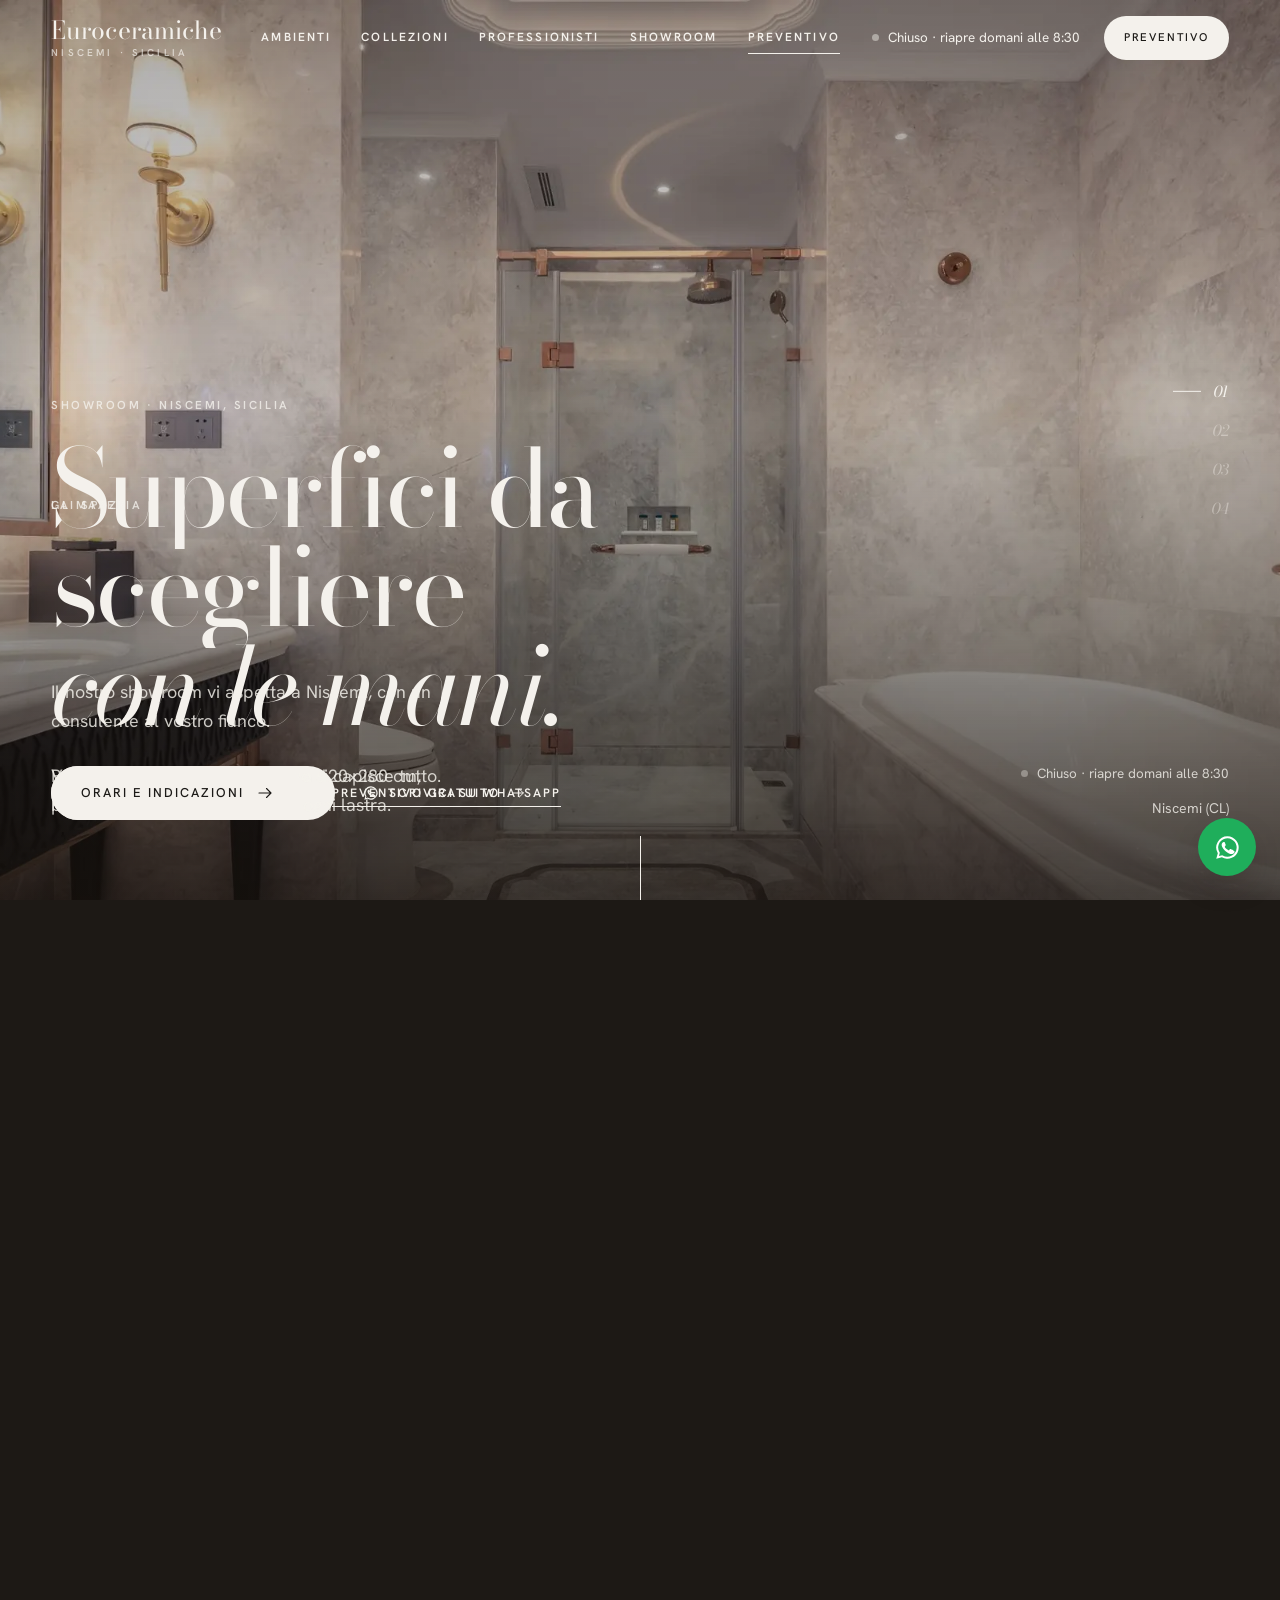
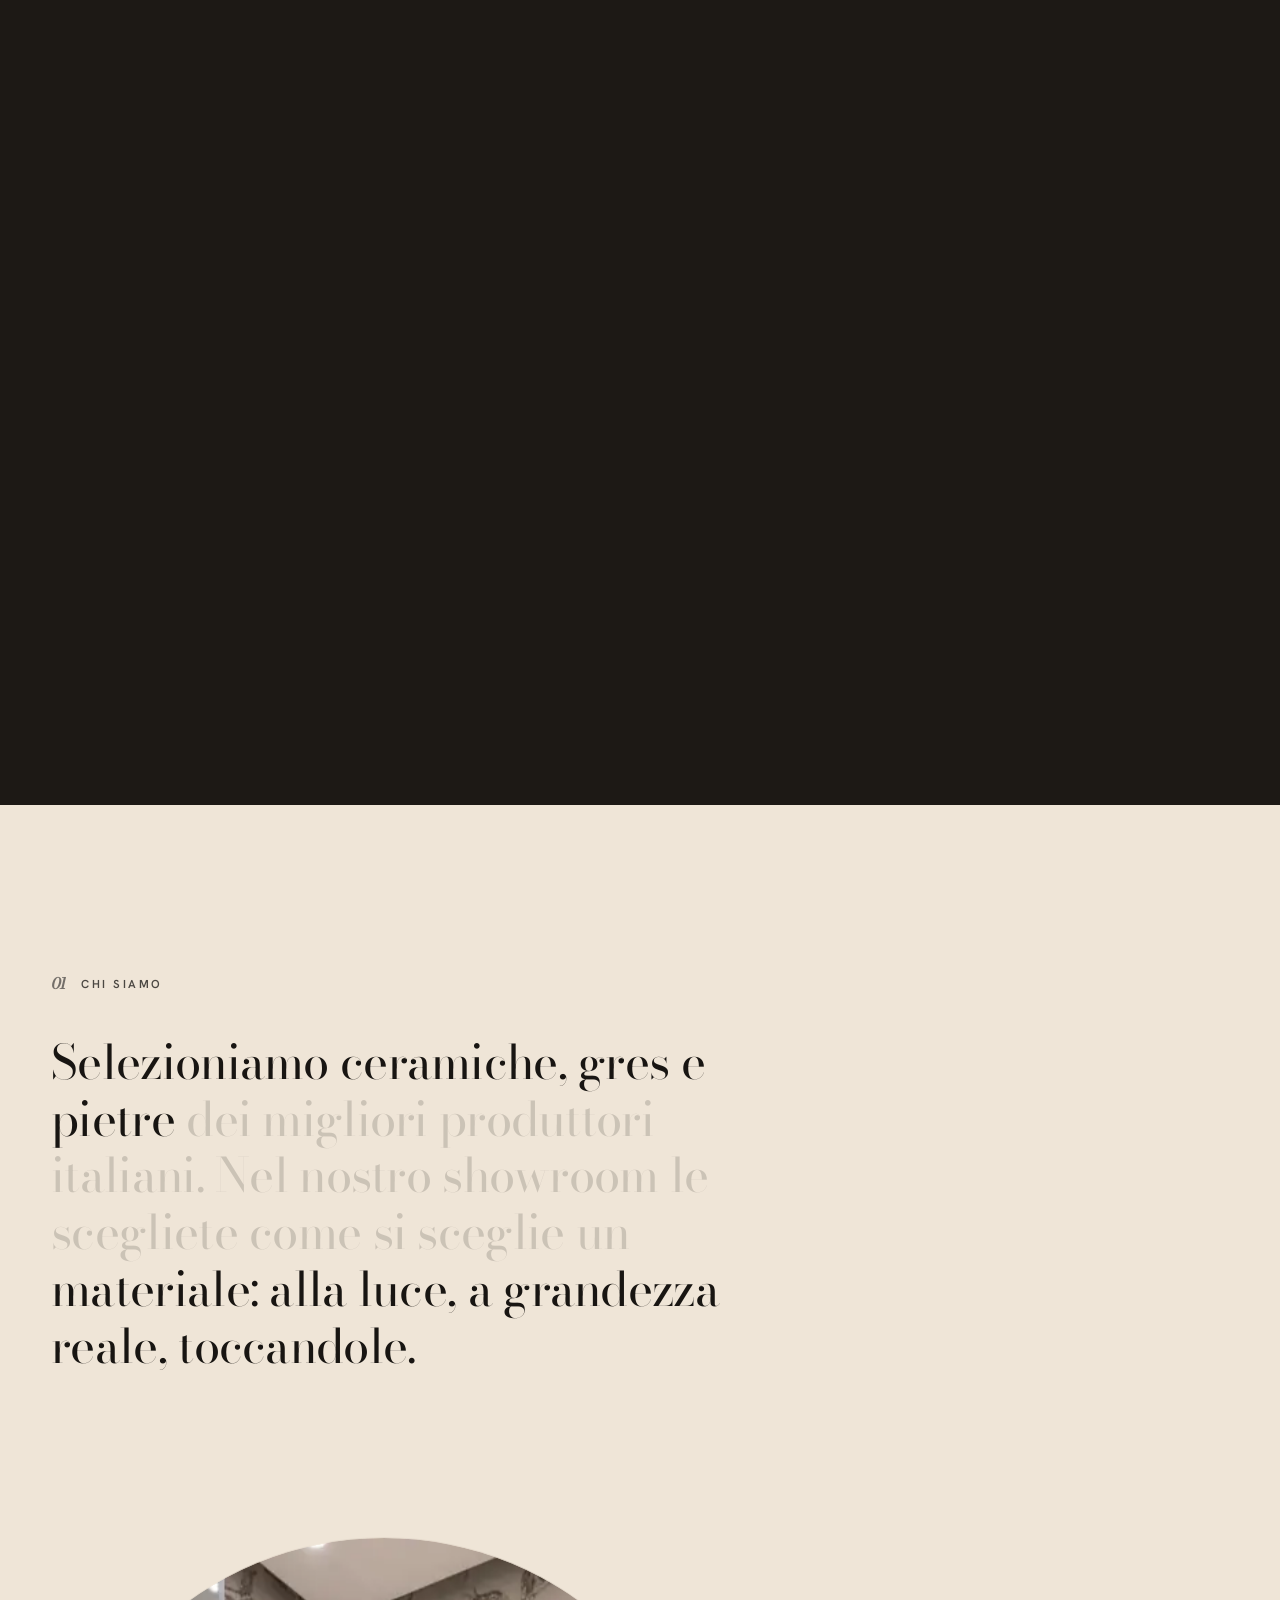
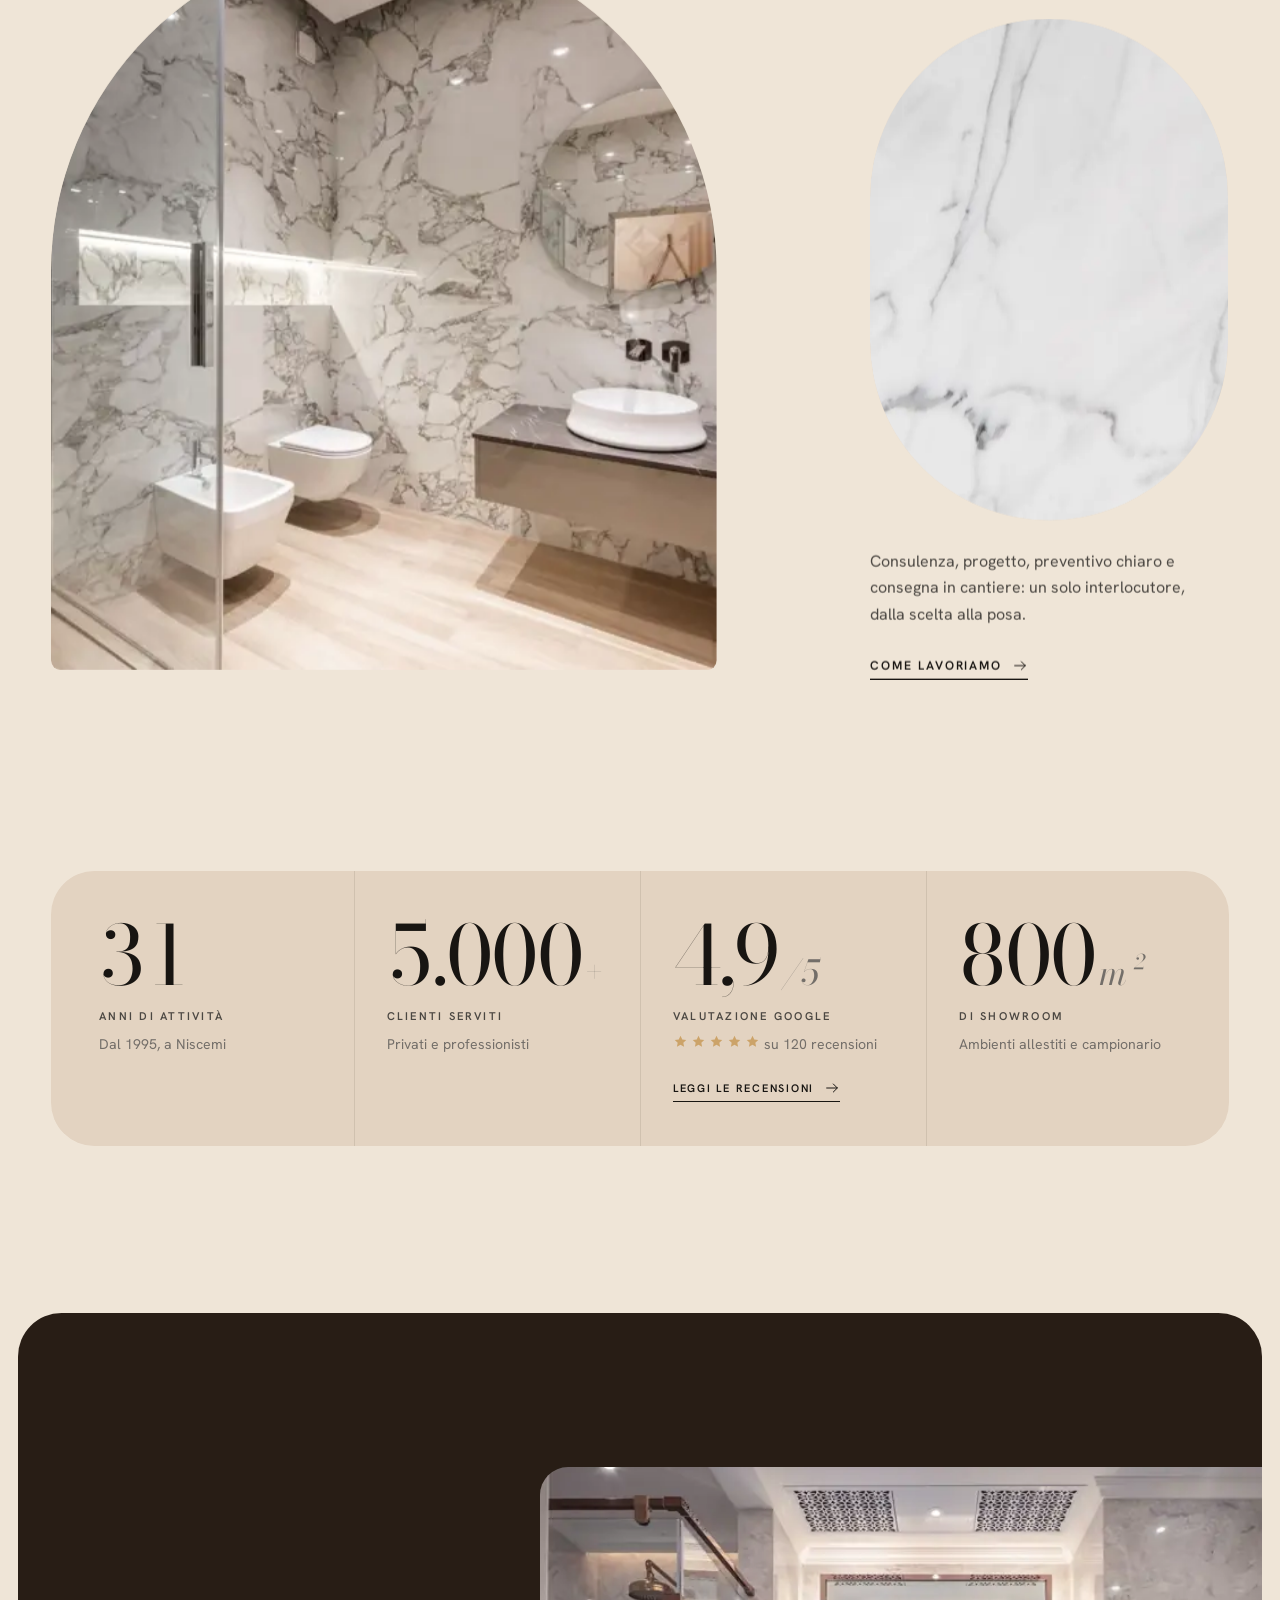
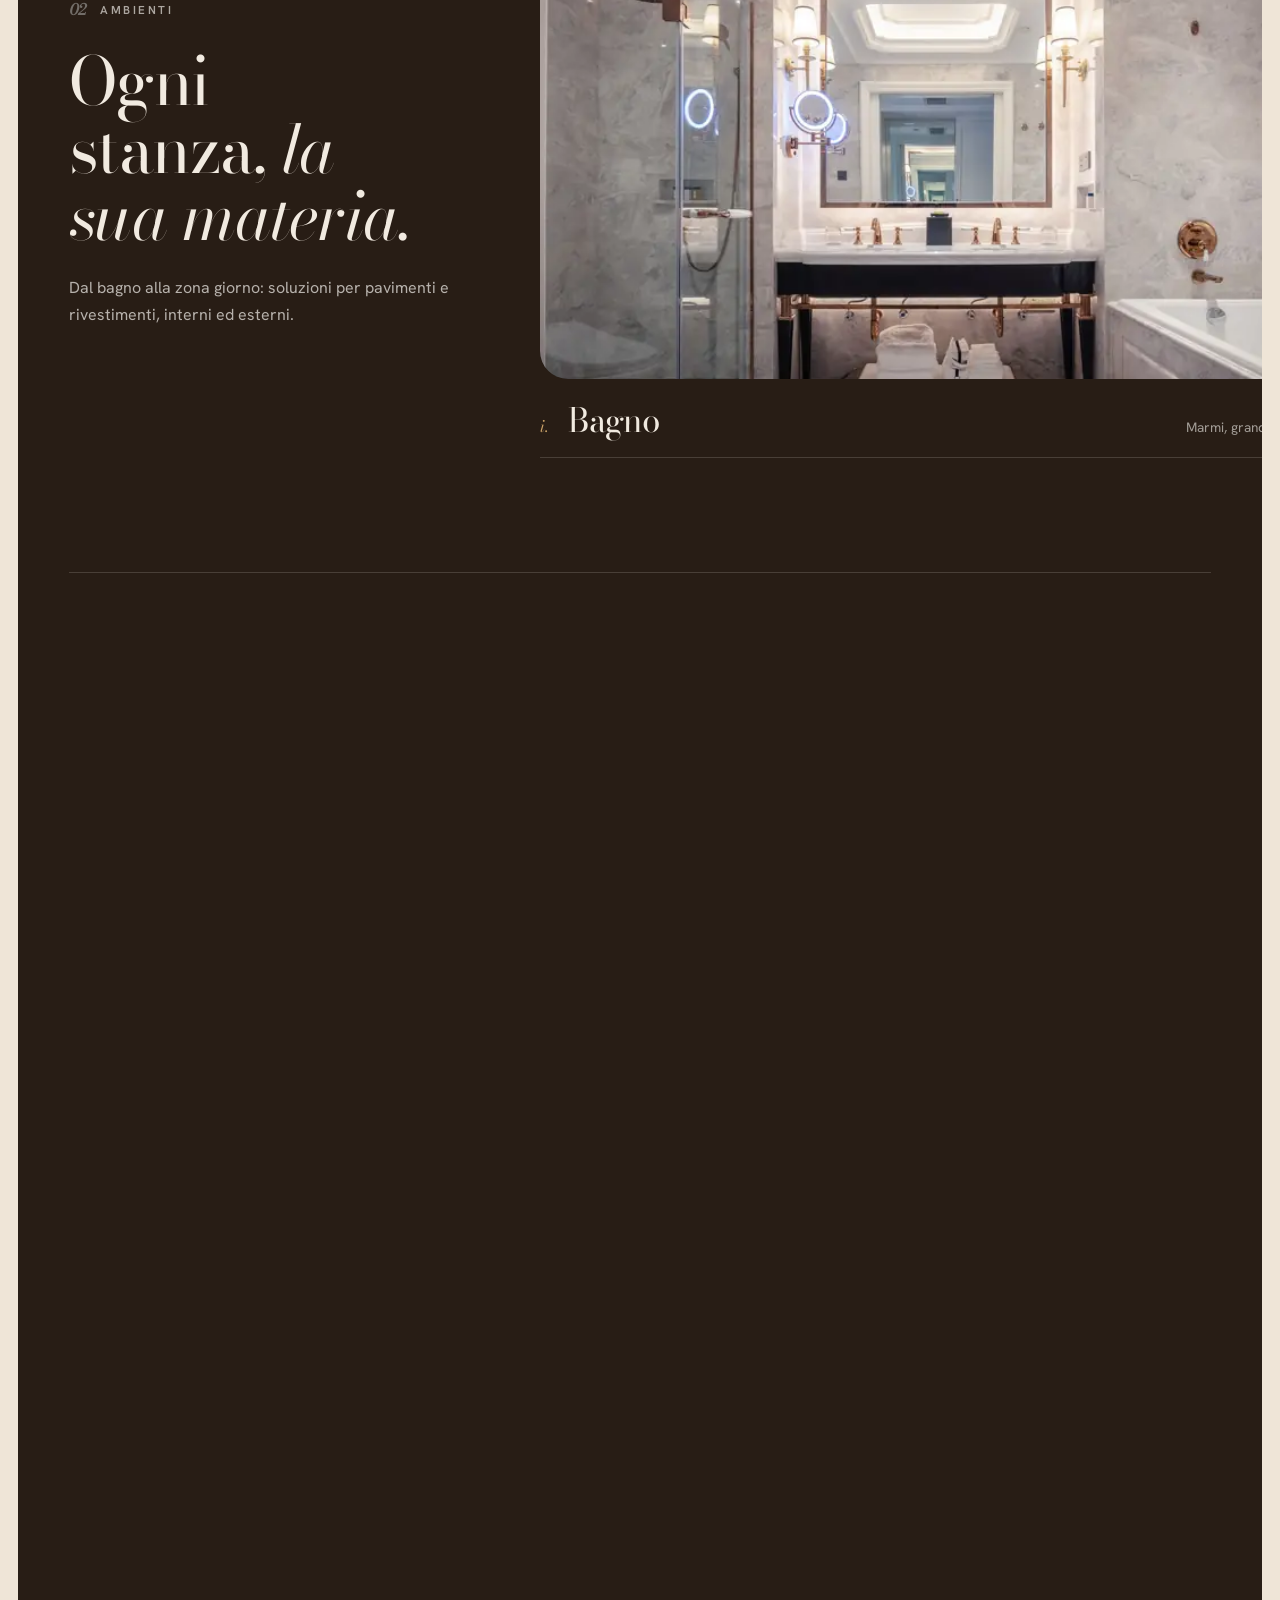
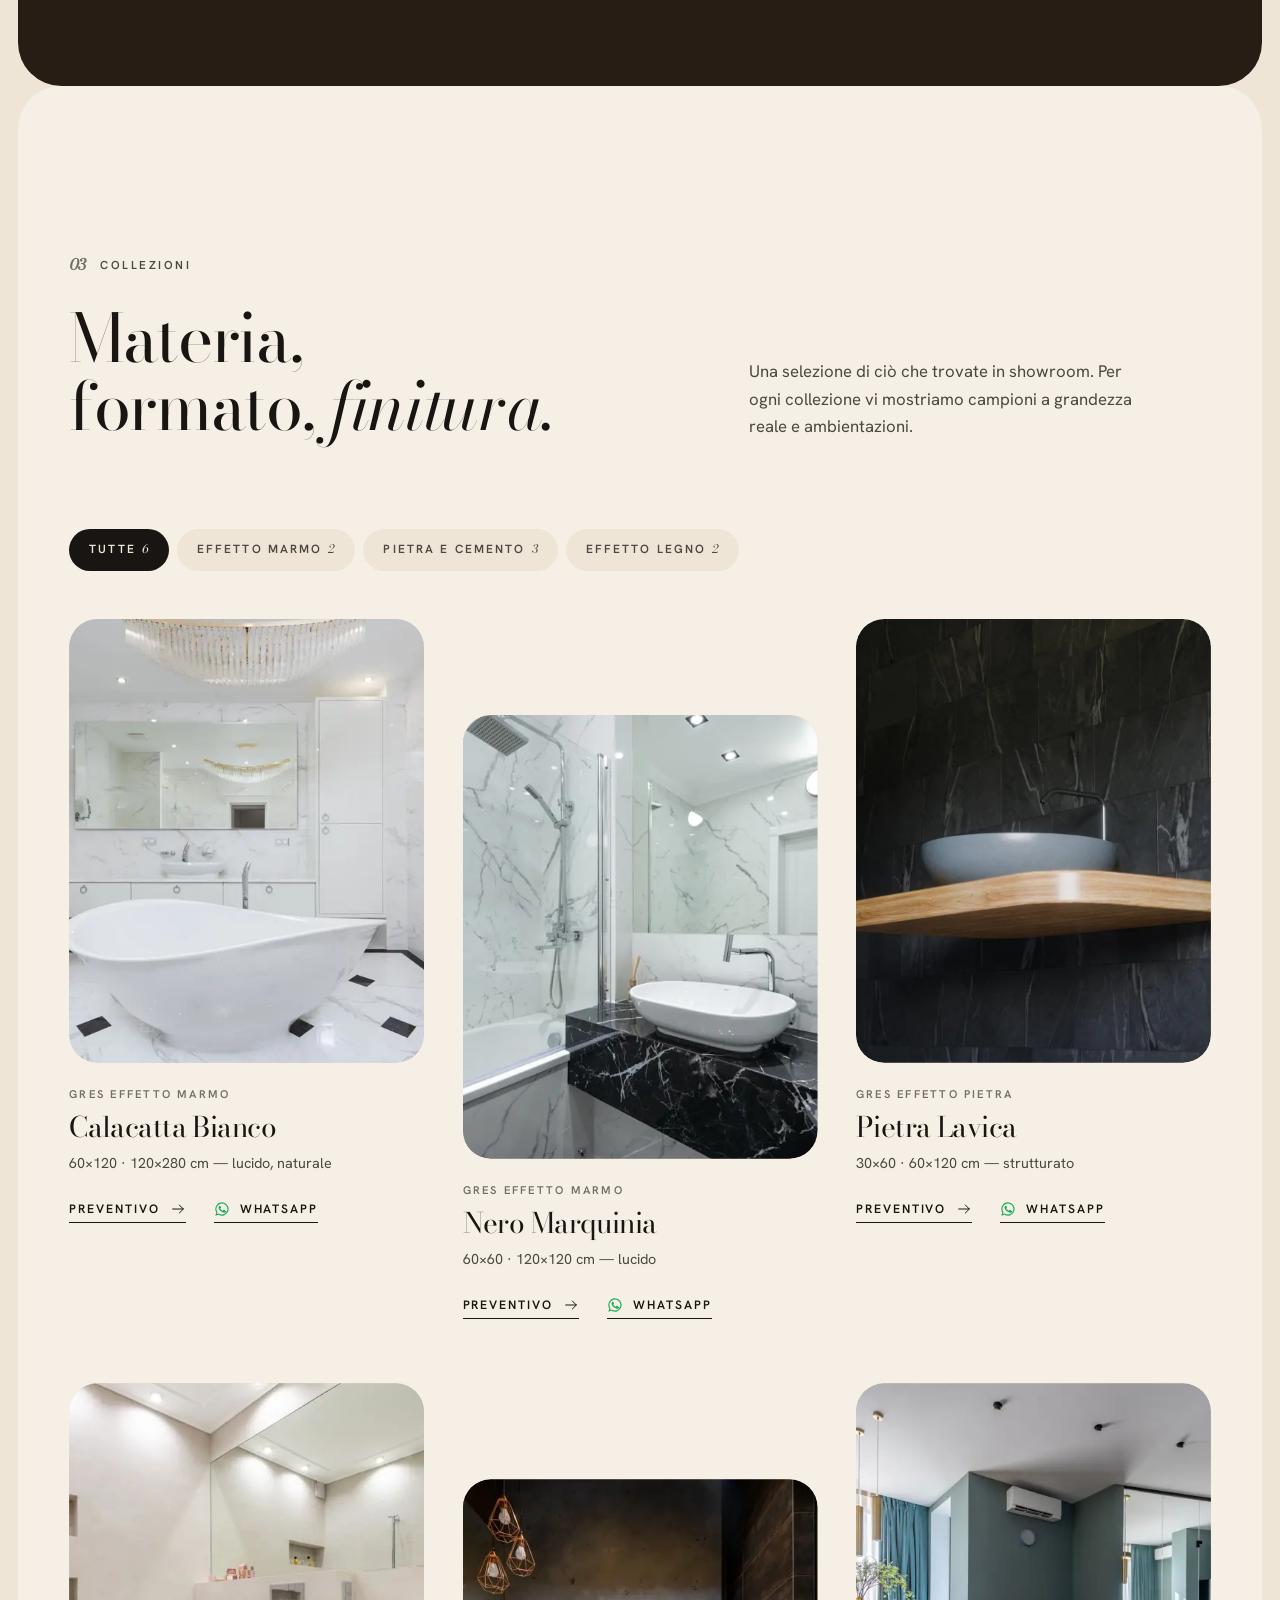
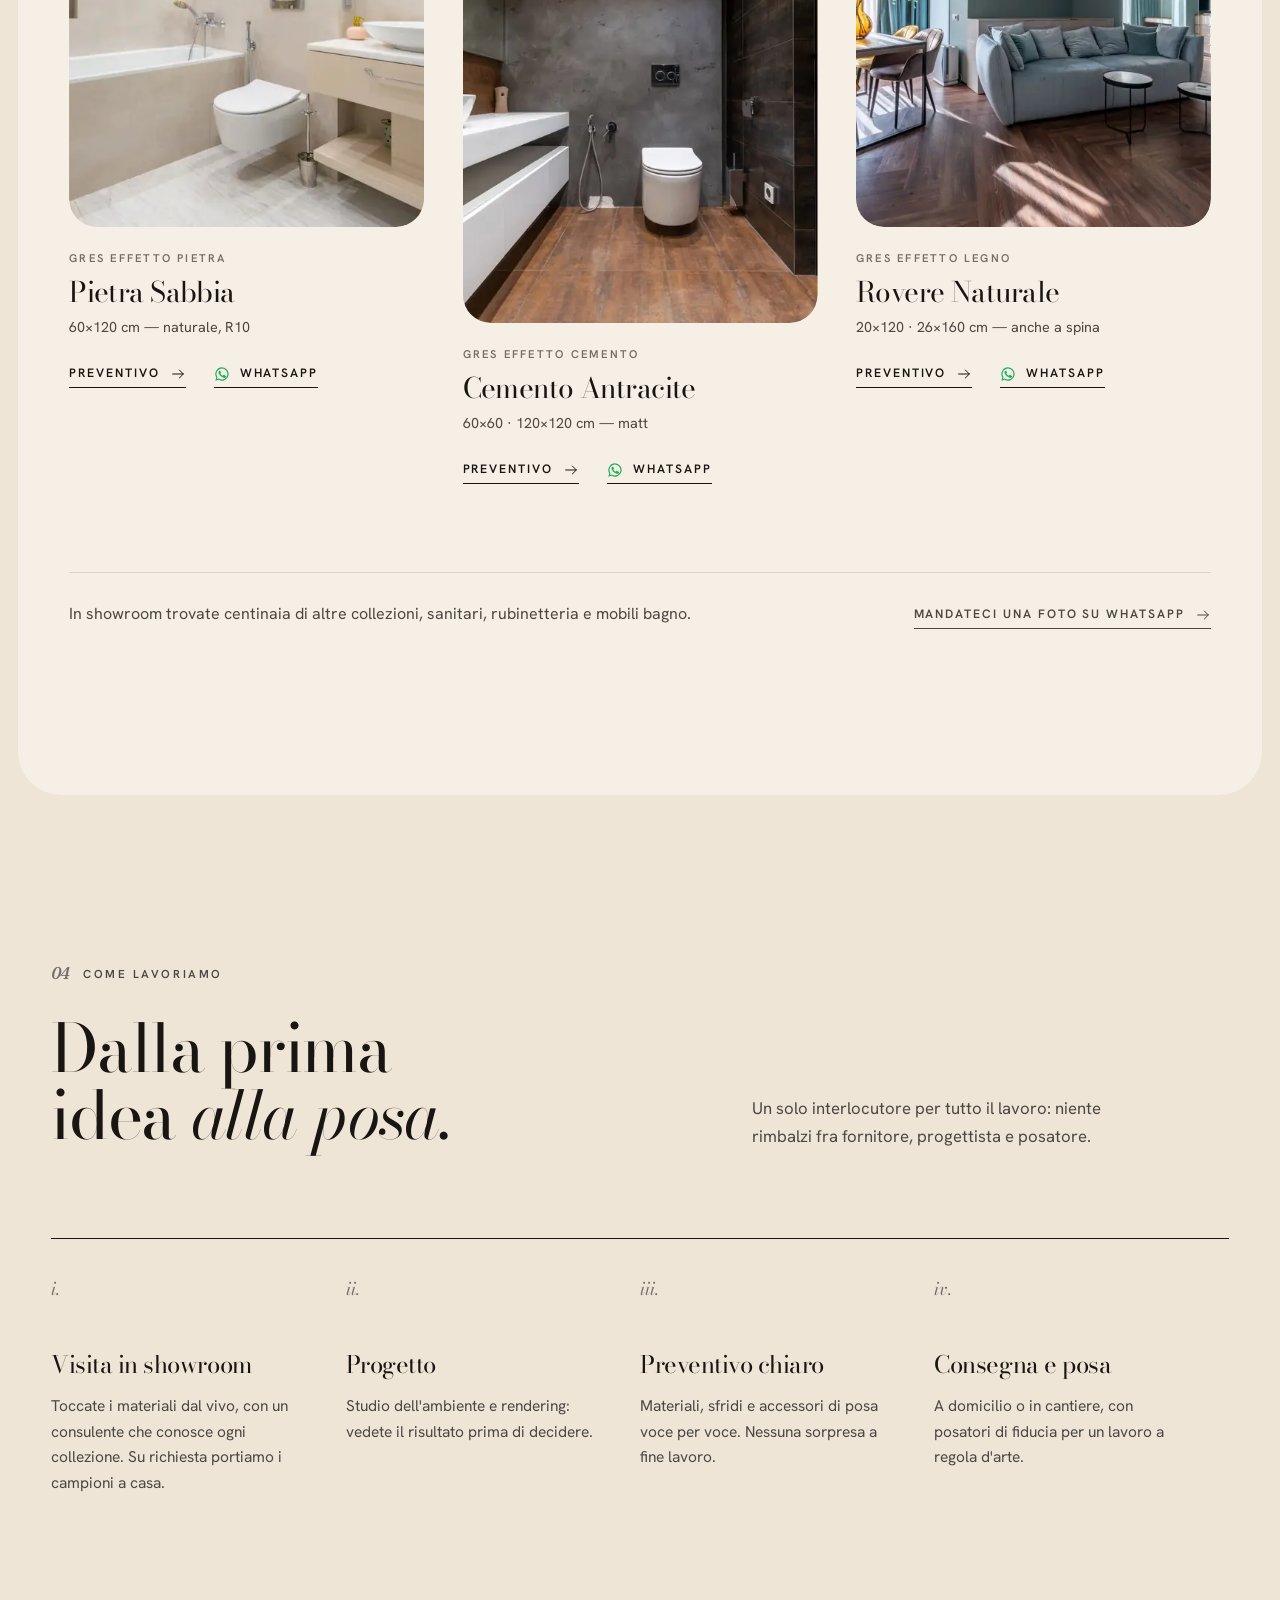
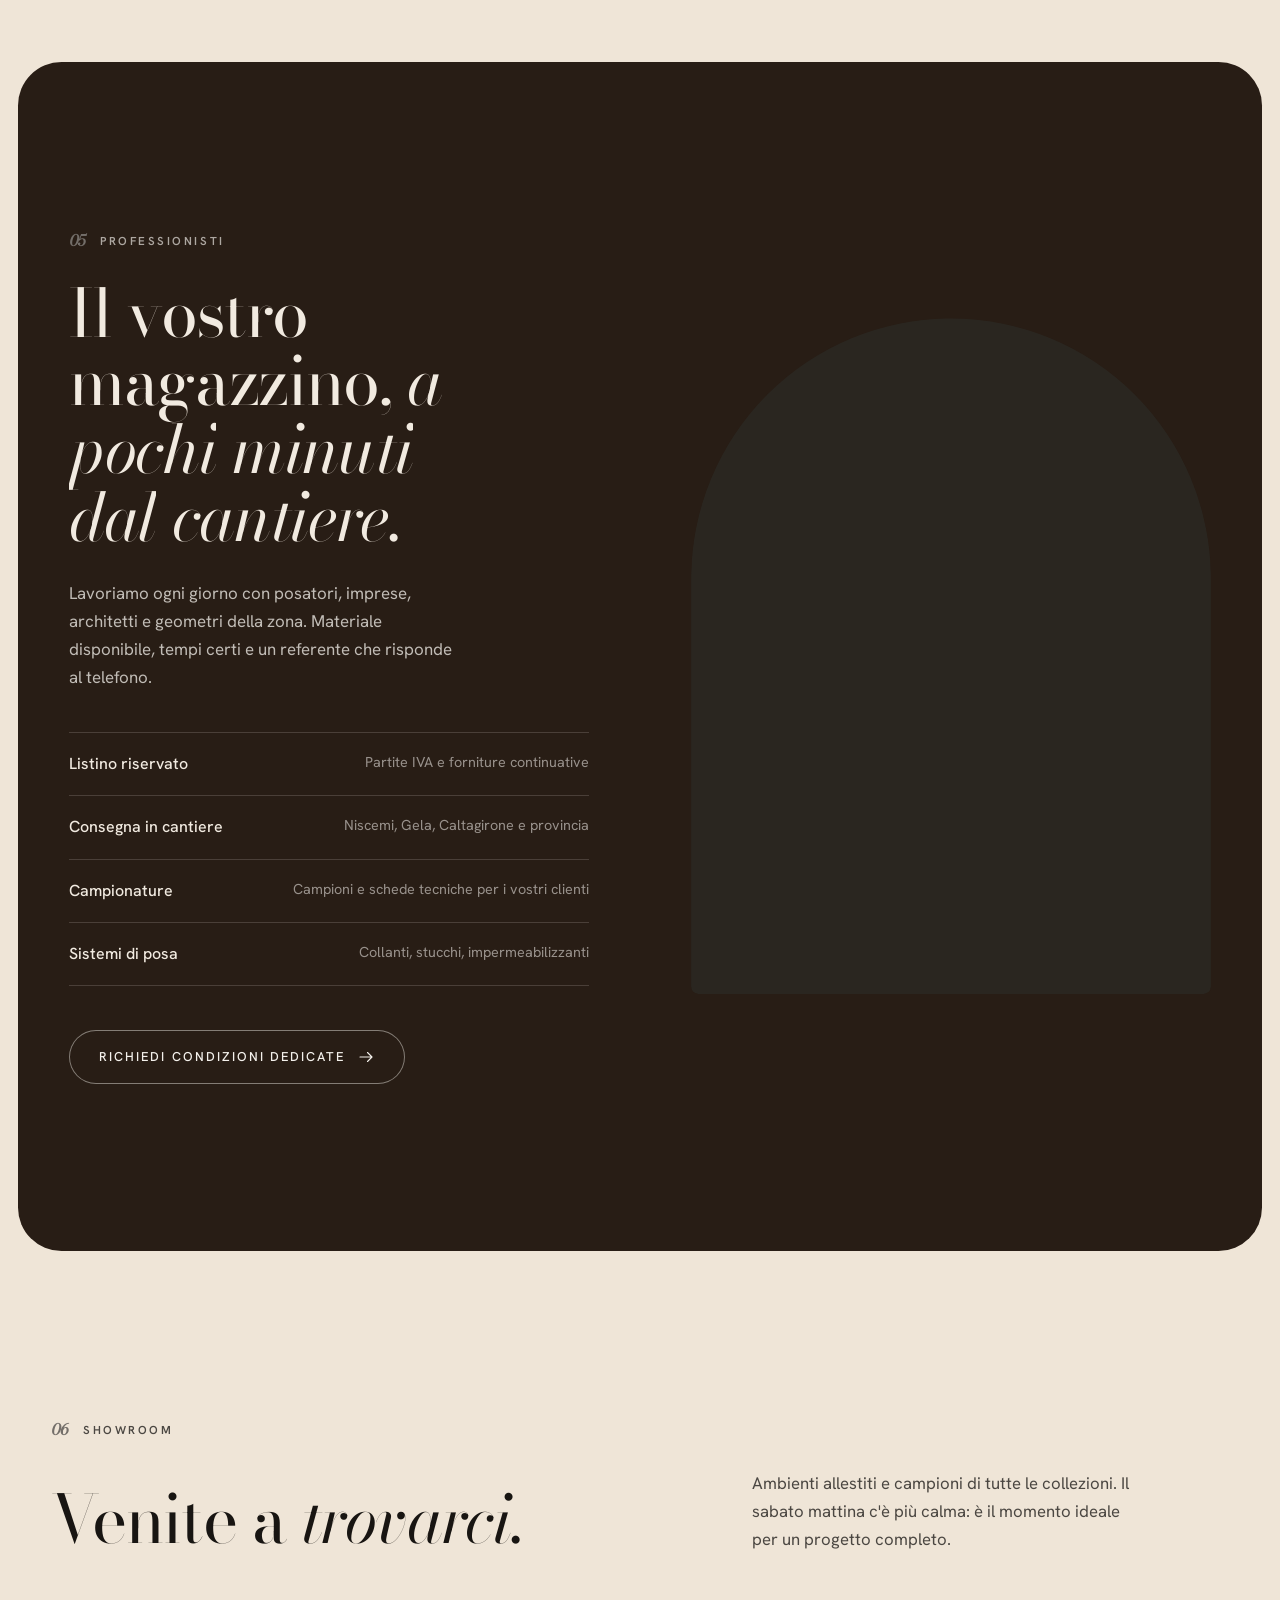
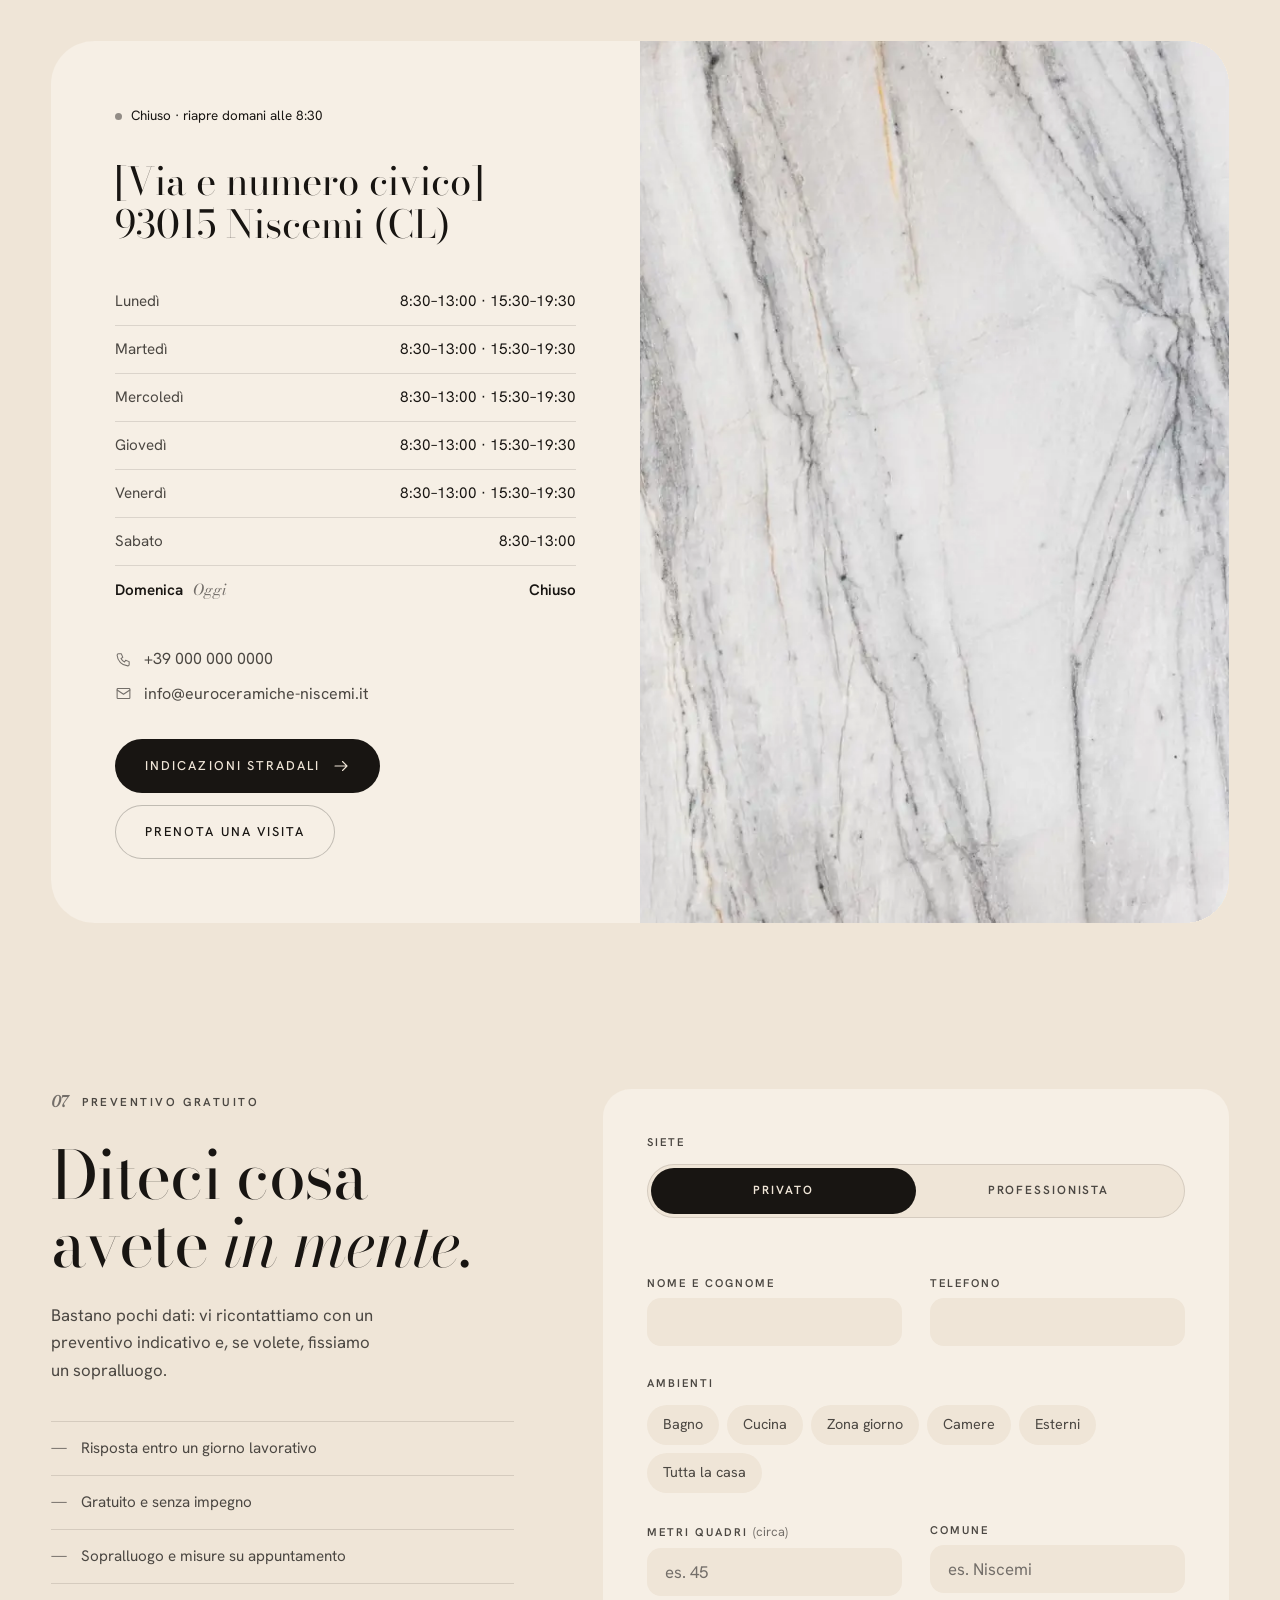
==== index.html @ 55a427b7 "Apertura cinematografica: viaggio di 4 scene guidato dallo scroll - Sezione bloccata con zoom in ava" ====
<!doctype html>
<html lang="it">
<head>
<meta charset="utf-8">
<meta name="viewport" content="width=device-width, initial-scale=1, viewport-fit=cover">
<title>Euroceramiche Niscemi — Piastrelle, ceramiche e arredo bagno · Showroom a Niscemi (CL)</title>
<meta name="description" content="Piastrelle, gres porcellanato, marmi e arredo bagno di qualità a Niscemi. Showroom con campionario completo, preventivi gratuiti, progettazione e consegna in cantiere per privati e professionisti.">
<meta name="theme-color" content="#f4f1ec">
<meta property="og:type" content="website">
<meta property="og:locale" content="it_IT">
<meta property="og:title" content="Euroceramiche Niscemi — Superfici da scegliere con le mani">
<meta property="og:description" content="Showroom a Niscemi (CL). Collezioni, preventivi gratuiti, consulenza su WhatsApp.">
<meta property="og:image" content="img/hero.webp">
<link rel="icon" href="data:image/svg+xml,<svg xmlns='http://www.w3.org/2000/svg' viewBox='0 0 32 32'><rect width='32' height='32' rx='7' fill='%231c1a17'/><text x='16' y='23' font-family='Georgia,serif' font-size='19' text-anchor='middle' fill='%23f4f1ec'>E</text></svg>">
<link rel="preload" href="fonts/bodoni-moda.woff2" as="font" type="font/woff2" crossorigin>
<link rel="preload" href="fonts/hanken-grotesk.woff2" as="font" type="font/woff2" crossorigin>
<link rel="preload" as="image" href="img/hero.webp" imagesrcset="img/hero-1000.webp 1000w, img/hero.webp 2000w" imagesizes="100vw" fetchpriority="high">

<!-- Dati strutturati per Google (SEO locale). Completare i campi tra [ ]. -->
<script type="application/ld+json">
{
  "@context": "https://schema.org",
  "@type": "HomeGoodsStore",
  "name": "Euroceramiche Niscemi",
  "description": "Piastrelle, ceramiche, gres porcellanato e arredo bagno. Showroom a Niscemi.",
  "telephone": "+39 000 000 0000",
  "email": "info@euroceramiche-niscemi.it",
  "image": "img/hero.webp",
  "address": { "@type": "PostalAddress", "streetAddress": "[Via e numero civico]", "addressLocality": "Niscemi", "postalCode": "93015", "addressRegion": "CL", "addressCountry": "IT" },
  "areaServed": ["Niscemi", "Gela", "Caltagirone", "Provincia di Caltanissetta"],
  "openingHoursSpecification": [
    { "@type": "OpeningHoursSpecification", "dayOfWeek": ["Monday","Tuesday","Wednesday","Thursday","Friday"], "opens": "08:30", "closes": "13:00" },
    { "@type": "OpeningHoursSpecification", "dayOfWeek": ["Monday","Tuesday","Wednesday","Thursday","Friday"], "opens": "15:30", "closes": "19:30" },
    { "@type": "OpeningHoursSpecification", "dayOfWeek": "Saturday", "opens": "08:30", "closes": "13:00" }
  ]
}
</script>

<style>
@font-face { font-family: "Bodoni Moda"; src: url(fonts/bodoni-moda.woff2) format("woff2"); font-weight: 400 600; font-style: normal; font-display: swap; }
@font-face { font-family: "Bodoni Moda"; src: url(fonts/bodoni-moda-italic.woff2) format("woff2"); font-weight: 400; font-style: italic; font-display: swap; }
@font-face { font-family: "Hanken Grotesk"; src: url(fonts/hanken-grotesk.woff2) format("woff2"); font-weight: 400 600; font-style: normal; font-display: swap; }

/* ==========================================================================
   Token — carta calda, inchiostro, un solo accento discreto
   ========================================================================== */
:root {
  --bg: oklch(92.6% .022 76);            /* sabbia calda */
  --surface: oklch(95.6% .016 78);       /* crema */
  --surface-2: oklch(87.5% .03 70);      /* pietra / cappuccino */
  --ink: oklch(20% .008 70);
  --ink-2: oklch(40% .01 70);
  --ink-3: oklch(54% .01 70);
  --line: oklch(20% .008 70 / .12);
  --line-strong: oklch(20% .008 70 / .24);
  --accent: oklch(40% .11 262);          /* cobalto della maiolica, solo nei dettagli */
  --gold: oklch(74% .09 75);
  --ok: oklch(56% .12 152);
  --danger: oklch(50% .16 28);
  --wa: #1fae5b;
  --dark: oklch(24% .022 55);            /* caffè */
  --dark-ink: oklch(94% .016 78);

  --radius: 999px;                        /* pulsanti a pillola */
  --r-img: clamp(18px, 2.2vw, 28px);     /* foto e riquadri morbidi */
  --r-panel: clamp(24px, 3.4vw, 48px);   /* sezioni a pannello */
  --panel-gap: clamp(8px, 1.4vw, 20px);
  --ease-out: cubic-bezier(.23, 1, .32, 1);
  --ease-lux: cubic-bezier(.77, 0, .175, 1);
  --d-press: 140ms;
  --d-fast: 200ms;
  --d-base: 300ms;

  --font-display: "Bodoni Moda", "Didot", "Bodoni 72", Georgia, serif;
  --font-sans: "Hanken Grotesk", ui-sans-serif, system-ui, -apple-system, "Segoe UI", sans-serif;
  --wrap: 1320px;
  --gutter: clamp(16px, 4vw, 56px);
  --header-h: 76px;
}

/* ==========================================================================
   Base
   ========================================================================== */
*, *::before, *::after { box-sizing: border-box; }
html { -webkit-text-size-adjust: 100%; scroll-padding-top: calc(var(--header-h) + 12px); }
body {
  margin: 0; background: var(--bg); color: var(--ink);
  font: 400 1rem/1.65 var(--font-sans);
  -webkit-font-smoothing: antialiased; text-rendering: optimizeLegibility; -webkit-tap-highlight-color: transparent;
}
img { display: block; max-width: 100%; }
a { color: inherit; }
h1, h2, h3 { font-family: var(--font-display); font-weight: 400; letter-spacing: -.02em; line-height: 1.02; margin: 0; text-wrap: balance; }
h2 { font-size: clamp(2.4rem, 5.2vw, 4.6rem); }
h3 { font-size: 1.5rem; line-height: 1.15; }
h1 em, h2 em { font-style: italic; }
p { margin: 0; text-wrap: pretty; }
::selection { background: var(--ink); color: var(--bg); }
:focus-visible { outline: 1.5px solid var(--accent); outline-offset: 3px; }

.wrap { width: min(var(--wrap), 100% - 2 * var(--gutter)); margin-inline: auto; }
.section { padding-block: clamp(96px, 13vw, 180px); }
.label { display: inline-flex; align-items: center; gap: 14px; font-size: .72rem; font-weight: 600; letter-spacing: .22em; text-transform: uppercase; color: var(--ink-2); }
.label .n { font-family: var(--font-display); font-style: italic; font-size: .95rem; letter-spacing: 0; text-transform: none; color: var(--ink-3); }
.head { display: grid; grid-template-columns: minmax(0, 1.3fr) minmax(0, 1fr); gap: 28px 80px; align-items: end; margin-bottom: clamp(48px, 7vw, 88px); }
.head .label { grid-column: 1 / -1; }
.head p { color: var(--ink-2); font-size: 1.05rem; max-width: 44ch; }
@media (max-width: 860px) { .head { grid-template-columns: 1fr; } }
.sr-only { position: absolute; width: 1px; height: 1px; overflow: hidden; clip: rect(0 0 0 0); white-space: nowrap; }
.skip { position: fixed; left: 16px; top: -60px; z-index: 100; padding: 10px 16px; background: var(--ink); color: var(--bg); text-decoration: none; transition: top var(--d-fast) var(--ease-out); }
.skip:focus { top: 12px; }

/* ==========================================================================
   Pulsanti e link
   ========================================================================== */
.btn {
  --btn-bg: var(--ink); --btn-fg: var(--bg);
  display: inline-flex; align-items: center; justify-content: center; gap: 12px;
  min-height: 54px; padding: 0 28px; border: 0; border-radius: var(--radius); cursor: pointer;
  background: var(--btn-bg); color: var(--btn-fg);
  font: 500 .8rem/1 var(--font-sans); letter-spacing: .16em; text-transform: uppercase; text-decoration: none; white-space: nowrap;
  transition: transform var(--d-press) var(--ease-out), background-color var(--d-base) var(--ease-out), color var(--d-base) var(--ease-out), box-shadow var(--d-base) var(--ease-out);
  user-select: none; -webkit-user-select: none;
}
.btn:active { transform: scale(.98); }
.btn svg { width: 18px; height: 18px; flex: none; }
.btn--light { --btn-bg: #f4f1ec; --btn-fg: #1c1a17; }
.btn--line { --btn-bg: transparent; --btn-fg: var(--ink); box-shadow: inset 0 0 0 1px var(--line-strong); }
.btn--line-light { --btn-bg: transparent; --btn-fg: #f4f1ec; box-shadow: inset 0 0 0 1px rgb(244 241 236 / .45); }
.btn--wa { --btn-bg: var(--wa); --btn-fg: #fff; }
@media (hover: hover) and (pointer: fine) {
  .btn:hover { --btn-bg: oklch(32% .01 70); }
  .btn--light:hover { --btn-bg: #fff; }
  .btn--line:hover { --btn-bg: var(--ink); --btn-fg: var(--bg); box-shadow: none; }
  .btn--line-light:hover { --btn-bg: #f4f1ec; --btn-fg: #1c1a17; box-shadow: none; }
  .btn--wa:hover { --btn-bg: #1a9a50; }
  .btn .arrow { transition: transform var(--d-base) var(--ease-out); }
  .btn:hover .arrow { transform: translateX(4px); }
}
.link { display: inline-flex; align-items: center; gap: 10px; padding: 6px 0; border: 0; color: inherit; cursor: pointer; font: 600 .76rem/1.2 var(--font-sans); letter-spacing: .16em; text-transform: uppercase; text-decoration: none; background: linear-gradient(currentColor, currentColor) 0 100% / 100% 1px no-repeat; transition: background-size 500ms var(--ease-out); }
.link svg { width: 16px; height: 16px; flex: none; }
@media (hover: hover) and (pointer: fine) { .link:hover { background-size: 0 1px; background-position: 100% 100%; } }

/* ==========================================================================
   Header — trasparente sulla foto, carta quando si scorre
   ========================================================================== */
.header {
  position: fixed; top: 0; left: 0; right: 0; z-index: 50; height: var(--header-h);
  color: var(--ink); background: transparent;
  transition: background-color 500ms var(--ease-out), color 500ms var(--ease-out), box-shadow 500ms var(--ease-out), transform 500ms var(--ease-out);
}
.header.is-solid { background: color-mix(in oklch, var(--bg) 92%, transparent); backdrop-filter: blur(14px); -webkit-backdrop-filter: blur(14px); box-shadow: 0 1px 0 var(--line); }
.header.is-over { color: #f4f1ec; }
.header.is-hidden { transform: translateY(-100%); }
.header .wrap { display: flex; align-items: center; gap: 32px; height: 100%; }
.logo { display: flex; flex-direction: column; text-decoration: none; margin-right: auto; line-height: 1; }
.logo b { font-family: var(--font-display); font-weight: 400; font-size: 1.55rem; letter-spacing: -.01em; }
.logo small { font-size: .62rem; font-weight: 600; letter-spacing: .32em; text-transform: uppercase; opacity: .7; margin-top: 6px; }
.nav { display: flex; align-items: center; gap: 30px; }
.nav a { position: relative; font-size: .74rem; font-weight: 600; letter-spacing: .18em; text-transform: uppercase; text-decoration: none; padding-block: 6px; }
.nav a::after { content: ""; position: absolute; left: 0; right: 0; bottom: 0; height: 1px; background: currentColor; transform: scaleX(0); transform-origin: right; transition: transform 500ms var(--ease-out); }
.nav a[aria-current="true"]::after { transform: scaleX(1); }
@media (hover: hover) and (pointer: fine) { .nav a:hover::after { transform: scaleX(1); transform-origin: left; } }
.header-cta { display: flex; align-items: center; gap: 24px; }
.header-cta .btn { min-height: 44px; padding: 0 20px; font-size: .7rem; }
.header.is-over .header-cta .btn { --btn-bg: #f4f1ec; --btn-fg: #1c1a17; }
.status { display: inline-flex; align-items: center; gap: 9px; font-size: .84rem; white-space: nowrap; }
.status-dot { width: 7px; height: 7px; border-radius: 50%; background: currentColor; opacity: .45; flex: none; }
.status[data-open="true"] .status-dot { background: var(--ok); opacity: 1; box-shadow: 0 0 0 4px color-mix(in oklch, var(--ok) 22%, transparent); }
.menu-toggle { display: none; width: 44px; height: 44px; place-items: center; border: 0; background: transparent; color: inherit; cursor: pointer; }
.menu-toggle svg { width: 26px; height: 26px; }
.menu-toggle .l1, .menu-toggle .l2 { transition: transform var(--d-base) var(--ease-out); transform-origin: center; transform-box: fill-box; }
.menu-toggle[aria-expanded="true"] .l1 { transform: translateY(3.5px) rotate(45deg); }
.menu-toggle[aria-expanded="true"] .l2 { transform: translateY(-3.5px) rotate(-45deg); }
@media (max-width: 1100px) { .header-cta .status { display: none; } }
@media (max-width: 900px) {
  .menu-toggle { display: grid; }
  .header-cta { display: none; }
  .nav {
    position: fixed; inset: 0; z-index: -1; flex-direction: column; align-items: flex-start; justify-content: center; gap: 6px;
    padding: var(--header-h) var(--gutter) 40px; background: var(--bg); color: var(--ink);
    clip-path: inset(0 0 100% 0); transition: clip-path 600ms var(--ease-lux);
  }
  .nav.is-open { clip-path: inset(0 0 0 0); }
  .nav a { font-family: var(--font-display); font-size: 2.6rem; font-weight: 400; letter-spacing: -.01em; text-transform: none; }
  .nav a::after { display: none; }
  .header.menu-open { color: var(--ink); background: transparent; box-shadow: none; backdrop-filter: none; -webkit-backdrop-filter: none; transform: none; }
}

/* ==========================================================================
   Viaggio iniziale: sezione bloccata, la camera "entra" nelle foto e passa
   alla scena successiva attraverso una finestra ad arco che si allarga.
   ========================================================================== */
.journey { position: relative; height: 100vh; height: 100svh; background: #1d1915; color: #f4f1ec; }
.journey-sticky { position: sticky; top: 0; height: 100vh; height: 100svh; overflow: hidden; }
.scene { position: absolute; inset: 0; overflow: hidden; background: #1d1915; }
.scene + .scene { clip-path: inset(50% 50% 50% 50%); }
.scene img { position: absolute; inset: 0; width: 100%; height: 100%; object-fit: cover; transform: scale(var(--s, 1)); will-change: transform; }
.scene-zoom { position: absolute; inset: 0; animation: heroZoom 2600ms var(--ease-out) both; }
@keyframes heroZoom { from { transform: scale(1.14); filter: brightness(.55); } }
.scene::after { content: ""; position: absolute; inset: 0; pointer-events: none; background: linear-gradient(to top, rgb(24 19 15 / .78) 0%, rgb(24 19 15 / .18) 55%, rgb(24 19 15 / .35) 100%); }

.journey-text { position: absolute; inset: auto 0 0 0; z-index: 2; padding-bottom: clamp(40px, 7vw, 80px); }
.journey-text .wrap { display: grid; }
.jt { grid-area: 1 / 1; align-self: end; pointer-events: none; }
.jt.is-active { pointer-events: auto; }
.jt .label { color: rgb(244 241 236 / .8); }
.jt-h { font-family: var(--font-display); font-weight: 400; font-size: clamp(3rem, 8.4vw, 8.2rem); line-height: .92; letter-spacing: -.035em; margin: 22px 0 24px; max-width: 11ch; text-wrap: balance; }
.jt-h em { font-style: italic; }
.jt-sub { font-size: clamp(1rem, 1.4vw, 1.15rem); color: rgb(244 241 236 / .82); max-width: 40ch; }
.jt .label, .jt-sub, .jt .hero-cta { opacity: 0; transform: translateY(14px); transition: opacity 700ms var(--ease-out), transform 900ms var(--ease-out); }
.jt.is-active .label, .jt.is-active .jt-sub, .jt.is-active .hero-cta { opacity: 1; transform: none; transition-delay: 250ms; }
.jt.is-active .jt-sub { transition-delay: 380ms; }
.jt.is-active .hero-cta { transition-delay: 500ms; }
.jt .split .w > span { transition-duration: 900ms; }
.jt:not(.is-active) .split .w > span { transform: translateY(-140%); transition-duration: 600ms; transition-delay: 0ms; }
.jt .split .w { padding-top: .08em; margin-top: -.08em; }
.jt:not(.is-active) .split:not(.was-in) .w > span { transform: translateY(140%); }
.jt:not(.is-active) .split { visibility: hidden; transition: visibility 0s linear 600ms; }
.jt.is-active .split { visibility: visible; transition: none; }
.hero-cta { display: flex; flex-wrap: wrap; gap: 14px 28px; align-items: center; margin-top: 30px; }
html:not(.js) .jt + .jt { display: none; }
html:not(.js) .jt .label, html:not(.js) .jt-sub, html:not(.js) .jt .hero-cta { opacity: 1; transform: none; }

.journey-index { position: absolute; right: var(--gutter); top: 50%; z-index: 2; translate: 0 -50%; display: grid; gap: 14px; justify-items: end; font-family: var(--font-display); font-style: italic; font-size: .95rem; color: rgb(244 241 236 / .4); }
.journey-index span { transition: color 500ms var(--ease-out); display: flex; align-items: center; gap: 12px; }
.journey-index span::before { content: ""; width: 0; height: 1px; background: currentColor; transition: width 600ms var(--ease-out); }
.journey-index span.is-active { color: #f4f1ec; }
.journey-index span.is-active::before { width: 28px; }
.journey-meta { position: absolute; right: var(--gutter); bottom: clamp(40px, 7vw, 80px); z-index: 2; display: grid; gap: 12px; justify-items: end; font-size: .88rem; color: rgb(244 241 236 / .8); }
.journey-meta a { text-decoration: none; }
.scroll-line { position: absolute; left: 50%; bottom: 0; z-index: 2; width: 1px; height: 64px; background: rgb(244 241 236 / .25); overflow: hidden; transition: opacity 500ms var(--ease-out); }
.scroll-line::after { content: ""; position: absolute; inset: 0; background: #f4f1ec; animation: scrollLine 2.4s var(--ease-lux) infinite; }
.journey.is-moving .scroll-line { opacity: 0; }
@keyframes scrollLine { from { transform: translateY(-100%); } to { transform: translateY(100%); } }
@media (max-width: 760px) {
  .journey-index { top: auto; bottom: auto; top: calc(var(--header-h) + 20px); translate: 0; flex-direction: row; display: flex; gap: 10px; font-size: .85rem; }
  .journey-index span::before { display: none; }
  .journey-meta { display: none; }
  .scroll-line { display: none; }
  .journey-text { padding-bottom: calc(96px + env(safe-area-inset-bottom)); }
  .hero-cta .btn { flex: 1 1 100%; }
}

/* Titoli che salgono parola per parola */
.split .w { display: inline-block; overflow: hidden; vertical-align: top; padding-bottom: .1em; margin-bottom: -.1em; }
.split .w > span { display: inline-block; transform: translateY(105%); transition: transform 1300ms var(--ease-out); transition-delay: calc(var(--wi) * 70ms + var(--base, 0ms)); }
.split.is-in .w > span { transform: none; }

/* ==========================================================================
   Manifesto: il testo si "accende" leggendo
   ========================================================================== */
.statement p.big { font-family: var(--font-display); font-size: clamp(1.9rem, 3.7vw, 3.4rem); line-height: 1.2; letter-spacing: -.015em; max-width: 26ch; }
.statement .word { opacity: .16; transition: opacity 400ms var(--ease-out); }
.statement .word.is-lit { opacity: 1; }
.collage { display: grid; grid-template-columns: repeat(12, minmax(0, 1fr)); gap: var(--gutter); margin-top: clamp(64px, 9vw, 128px); align-items: start; }
.collage .c1 { grid-column: 1 / 8; }
.collage .c2 { grid-column: 9 / 13; margin-top: clamp(80px, 14vw, 220px); }
.collage .c1 .frame { aspect-ratio: 4 / 3.2; }
.collage .c2 .frame { aspect-ratio: 3 / 4; }
.collage figcaption { display: flex; justify-content: space-between; gap: 16px; margin-top: 16px; font-size: .82rem; color: var(--ink-3); }
.collage .c2 p { margin-top: 28px; color: var(--ink-2); max-width: 36ch; }
.collage .c2 .link { margin-top: 24px; }
@media (max-width: 760px) {
  .collage .c1 { grid-column: 1 / -1; }
  .collage .c2 { grid-column: 4 / -1; margin-top: 0; }
}

/* Cornice immagine: si svela come un sipario, la foto si assesta dentro */
.frame { position: relative; overflow: hidden; background: var(--surface-2); }
.frame img { width: 100%; height: 100%; object-fit: cover; }
.js [data-clip] { clip-path: inset(100% 0 0 0); transition: clip-path 1500ms var(--ease-lux); }
.js [data-clip] img { transform: scale(1.3); transition: transform 2200ms var(--ease-out); }
.js [data-clip].is-in { clip-path: inset(0 0 0 0); }
.js [data-clip].is-in img { transform: scale(1); }
[data-speed] { will-change: transform; }

/* ==========================================================================
   Numeri: contatori che salgono quando entrano nello schermo
   ========================================================================== */
.stats { display: grid; grid-template-columns: repeat(4, minmax(0, 1fr)); border-top: 1px solid var(--line-strong); border-bottom: 1px solid var(--line-strong); }
.stat { padding: clamp(28px, 4vw, 48px) clamp(16px, 2.5vw, 36px) clamp(28px, 4vw, 44px); display: grid; gap: 14px; align-content: start; }
.stat + .stat { border-left: 1px solid var(--line); }
.stat-n { font-family: var(--font-display); font-size: clamp(3.2rem, 6.4vw, 6rem); line-height: .9; letter-spacing: -.03em; font-variant-numeric: lining-nums tabular-nums; white-space: nowrap; }
.stat-n small { font-size: .42em; letter-spacing: 0; margin-left: .08em; font-style: italic; color: var(--ink-3); }
.stat-l { font-size: .7rem; font-weight: 600; letter-spacing: .2em; text-transform: uppercase; color: var(--ink-2); }
.stat-sub { font-size: .88rem; color: var(--ink-3); margin-top: -6px; }
.stat .link { justify-self: start; margin-top: 4px; font-size: .68rem; }
.stars { display: inline-flex; gap: 3px; color: var(--gold); }
.stars svg { width: 15px; height: 15px; }
@media (max-width: 900px) {
  .stats { grid-template-columns: 1fr 1fr; }
  .stat:nth-child(3) { border-left: 0; }
  .stat:nth-child(n+3) { border-top: 1px solid var(--line); }
  .stat { padding-inline: 4px 16px; }
  .stat + .stat:nth-child(even) { padding-left: 18px; }
  .stat-n { font-size: clamp(2.5rem, 11vw, 3.4rem); }
}

/* ==========================================================================
   Ambienti: galleria orizzontale bloccata durante lo scroll
   ========================================================================== */
.rooms { position: relative; background: var(--dark); color: var(--dark-ink); }
.rooms-sticky { position: sticky; top: 0; height: 100vh; height: 100svh; overflow: hidden; display: flex; flex-direction: column; justify-content: center; }
.rooms-track { display: flex; align-items: center; gap: clamp(24px, 4vw, 64px); padding-inline: var(--gutter); transform: translateX(var(--x, 0px)); will-change: transform; }
.rooms-intro { flex: none; width: min(420px, 80vw); padding-right: 2vw; }
.rooms-intro .label { color: rgb(244 241 236 / .65); }
.rooms-intro h2 { margin: 24px 0; }
.rooms-intro p { color: rgb(244 241 236 / .7); }
.room { flex: none; width: min(64vw, 980px); margin: 0; }
.room .frame { aspect-ratio: 16 / 10; background: #2a2620; }
.room .frame img { transform: scale(1.12) translateX(var(--rx, 0%)); }
.room figcaption { display: grid; grid-template-columns: auto 1fr auto; gap: 20px; align-items: baseline; padding: 22px 0 18px; border-bottom: 1px solid rgb(244 241 236 / .16); }
.room .n { font-family: var(--font-display); font-style: italic; color: var(--gold); }
.room h3 { font-size: clamp(1.6rem, 2.6vw, 2.2rem); }
.room figcaption > span:last-child { font-size: .85rem; color: rgb(244 241 236 / .6); }
.rooms-bar { position: absolute; left: var(--gutter); right: var(--gutter); bottom: clamp(24px, 4vw, 40px); height: 1px; background: rgb(244 241 236 / .16); }
.rooms-bar::after { content: ""; position: absolute; inset: 0; background: var(--dark-ink); transform-origin: left; transform: scaleX(var(--rp, 0)); }
@media (max-width: 860px) {
  .rooms { padding-block: 96px 72px; }
  .rooms-sticky { position: static; height: auto; overflow: visible; }
  .rooms-track { transform: none; overflow-x: auto; scroll-snap-type: x mandatory; scrollbar-width: none; align-items: start; }
  .rooms-track::-webkit-scrollbar { display: none; }
  .rooms-intro { width: 78vw; }
  .room { width: 82vw; scroll-snap-align: center; }
  .room .frame img { transform: none; }
  .room figcaption { grid-template-columns: auto 1fr; }
  .room figcaption > span:last-child { grid-column: 1 / -1; }
  .rooms-bar { display: none; }
}

/* ==========================================================================
   Collezioni
   ========================================================================== */
.filters { display: flex; gap: 28px; overflow-x: auto; scrollbar-width: none; margin-bottom: 48px; border-bottom: 1px solid var(--line); }
.filters::-webkit-scrollbar { display: none; }
.chip {
  position: relative; flex: none; padding: 0 0 16px; border: 0; background: none; cursor: pointer; color: var(--ink-3);
  font: 600 .74rem/1 var(--font-sans); letter-spacing: .18em; text-transform: uppercase;
  transition: color var(--d-base) var(--ease-out);
}
.chip::after { content: ""; position: absolute; left: 0; right: 0; bottom: -1px; height: 1px; background: var(--ink); transform: scaleX(0); transition: transform 500ms var(--ease-out); }
.chip[aria-pressed="true"] { color: var(--ink); }
.chip[aria-pressed="true"]::after { transform: scaleX(1); }
.chip .count { margin-left: 6px; font-family: var(--font-display); font-style: italic; font-weight: 400; letter-spacing: 0; text-transform: none; }
@media (hover: hover) and (pointer: fine) { .chip:hover { color: var(--ink); } }

.products { display: grid; grid-template-columns: repeat(3, minmax(0, 1fr)); gap: clamp(40px, 5vw, 72px) clamp(20px, 3vw, 40px); align-items: start; }
.product { display: flex; flex-direction: column; }
.product[hidden] { display: none; }
.product .frame { aspect-ratio: 4 / 5; }
.product .frame img { transition: transform 1400ms var(--ease-out); }
.product-body { padding-top: 22px; display: grid; gap: 8px; }
.product-cat { font-size: .7rem; font-weight: 600; letter-spacing: .2em; text-transform: uppercase; color: var(--ink-3); }
.product h3 { font-size: clamp(1.6rem, 2.2vw, 2rem); }
.product-meta { font-size: .9rem; color: var(--ink-2); font-variant-numeric: tabular-nums; }
.product-actions { display: flex; flex-wrap: wrap; gap: 8px 28px; margin-top: 12px; }
.product-actions .wa-icon { color: var(--wa); }
@media (hover: hover) and (pointer: fine) { .js .product:hover [data-clip].is-in img, .product:hover .frame img { transform: scale(1.05); } }
@media (min-width: 1001px) { .product:nth-child(3n+2) { margin-top: 96px; } }
@media (max-width: 1000px) { .products { grid-template-columns: repeat(2, minmax(0, 1fr)); } }
@media (max-width: 1000px) and (min-width: 601px) { .product:nth-child(2n) { margin-top: 64px; } }
@media (max-width: 600px) { .products { grid-template-columns: 1fr; } .product .frame { aspect-ratio: 4 / 4.4; } }
.products-note { margin-top: clamp(56px, 7vw, 88px); padding-top: 28px; border-top: 1px solid var(--line); display: flex; flex-wrap: wrap; justify-content: space-between; gap: 16px 40px; align-items: center; color: var(--ink-2); }
::view-transition-group(*) { animation-duration: 500ms; animation-timing-function: var(--ease-out); }

/* ==========================================================================
   Come lavoriamo
   ========================================================================== */
.steps { list-style: none; margin: 0; padding: 0; position: relative; display: grid; grid-template-columns: repeat(4, minmax(0, 1fr)); }
.steps::before { content: ""; position: absolute; left: 0; right: 0; top: 0; height: 1px; background: var(--ink); transform-origin: left; transform: scaleX(0); transition: transform 1800ms var(--ease-lux); }
.steps.is-in::before { transform: scaleX(1); }
.js .steps[data-reveal] { opacity: 1; transform: none; }
.step { padding: 36px 32px 0 0; opacity: 0; transform: translateY(16px); transition: opacity 1000ms var(--ease-out), transform 1000ms var(--ease-out); }
.steps.is-in .step { opacity: 1; transform: none; }
.steps.is-in .step:nth-child(2) { transition-delay: 250ms; }
.steps.is-in .step:nth-child(3) { transition-delay: 500ms; }
.steps.is-in .step:nth-child(4) { transition-delay: 750ms; }
html:not(.js) .step { opacity: 1; transform: none; }
.step .n { display: block; font-family: var(--font-display); font-style: italic; font-size: 1.1rem; color: var(--ink-3); margin-bottom: 48px; }
.step h3 { margin-bottom: 14px; }
.step p { color: var(--ink-2); font-size: .97rem; }
@media (max-width: 900px) { .steps { grid-template-columns: 1fr 1fr; row-gap: 48px; } }
@media (max-width: 560px) { .steps { grid-template-columns: 1fr; row-gap: 8px; } .step { padding: 28px 0 0; } .step .n { margin-bottom: 18px; } }

/* ==========================================================================
   Professionisti
   ========================================================================== */
.pro { background: var(--dark); color: var(--dark-ink); }
.pro .wrap { display: grid; grid-template-columns: minmax(0, 1fr) minmax(0, 1fr); gap: clamp(48px, 8vw, 120px); align-items: center; }
.pro .label { color: rgb(244 241 236 / .65); }
.pro h2 { margin: 26px 0 28px; }
.pro-lead { color: rgb(244 241 236 / .75); font-size: 1.06rem; max-width: 44ch; }
.perks { list-style: none; margin: 40px 0 44px; padding: 0; border-top: 1px solid rgb(244 241 236 / .16); }
.perks li { display: grid; grid-template-columns: 1fr auto; gap: 16px; padding: 18px 0; border-bottom: 1px solid rgb(244 241 236 / .16); }
.perks strong { font-weight: 500; }
.perks span { color: rgb(244 241 236 / .55); font-size: .9rem; text-align: right; }
.pro .frame { aspect-ratio: 4 / 5; background: #2a2620; }
@media (max-width: 900px) { .pro .wrap { grid-template-columns: 1fr; } .pro .frame { aspect-ratio: 4 / 3; order: -1; } .perks li { grid-template-columns: 1fr; gap: 2px; } .perks span { text-align: left; } }

/* ==========================================================================
   Showroom
   ========================================================================== */
.showroom { display: grid; grid-template-columns: minmax(0, 1fr) minmax(0, 1fr); background: var(--surface); box-shadow: 0 0 0 1px var(--line); }
.visit { display: flex; flex-direction: column; gap: 32px; padding: clamp(28px, 5vw, 72px); }
.visit address { font-style: normal; font-family: var(--font-display); font-size: clamp(1.8rem, 3vw, 2.6rem); line-height: 1.12; }
.hours { width: 100%; border-collapse: collapse; font-size: .95rem; font-variant-numeric: tabular-nums; }
.hours th { text-align: left; font-weight: 400; color: var(--ink-2); padding: 11px 0; }
.hours td { text-align: right; padding: 11px 0; }
.hours tr + tr > * { border-top: 1px solid var(--line); }
.hours tr.is-today > * { color: var(--ink); font-weight: 600; }
.hours tr.is-today th::after { content: "Oggi"; margin-left: 10px; font-family: var(--font-display); font-style: italic; font-weight: 400; color: var(--ink-3); }
.contact-list { display: grid; gap: 8px; }
.contact-list a { text-decoration: none; color: var(--ink-2); display: inline-flex; align-items: center; gap: 12px; }
.contact-list svg { width: 17px; height: 17px; color: var(--ink-3); flex: none; }
@media (hover: hover) and (pointer: fine) { .contact-list a:hover { color: var(--ink); } }
.visit-actions { display: flex; flex-wrap: wrap; gap: 12px; margin-top: auto; }
.showroom .frame { min-height: 100%; }
@media (max-width: 900px) { .showroom { grid-template-columns: 1fr; } .showroom .frame { min-height: 280px; order: -1; } }

/* ==========================================================================
   Preventivo
   ========================================================================== */
.quote { display: grid; grid-template-columns: minmax(0, .85fr) minmax(0, 1.15fr); gap: clamp(40px, 7vw, 112px); align-items: start; }
.quote-aside { position: sticky; top: calc(var(--header-h) + 40px); }
.quote-aside h2 { margin: 26px 0 24px; }
.quote-aside p { color: var(--ink-2); font-size: 1.05rem; max-width: 40ch; }
.reassure { list-style: none; margin: 36px 0 0; padding: 0; border-top: 1px solid var(--line); }
.reassure li { padding: 14px 0; border-bottom: 1px solid var(--line); font-size: .95rem; color: var(--ink-2); display: flex; gap: 14px; }
.reassure li::before { content: "—"; color: var(--ink-3); }
@media (max-width: 900px) { .quote { grid-template-columns: 1fr; } .quote-aside { position: static; } }

.form { display: grid; gap: 28px; }
.form-row { display: grid; grid-template-columns: 1fr 1fr; gap: 28px; }
@media (max-width: 560px) { .form-row { grid-template-columns: 1fr; } }
.field { display: grid; gap: 6px; align-content: start; }
.field > label, .legend { font-size: .7rem; font-weight: 600; letter-spacing: .18em; text-transform: uppercase; color: var(--ink-2); }
.legend { padding: 0; margin-bottom: 12px; }
.opt { font-weight: 400; letter-spacing: 0; text-transform: none; color: var(--ink-3); font-size: .8rem; }
.field input, .field textarea, .field select {
  width: 100%; min-height: 48px; padding: 0; border: 0; border-radius: 0; background: transparent; color: var(--ink);
  font: 400 1.05rem var(--font-sans); box-shadow: inset 0 -1px 0 var(--line-strong);
  transition: box-shadow var(--d-base) var(--ease-out), background-color var(--d-base) var(--ease-out);
}
.field select { appearance: none; -webkit-appearance: none; cursor: pointer; background: url("data:image/svg+xml,<svg xmlns='http://www.w3.org/2000/svg' viewBox='0 0 24 24' fill='none' stroke='%23776f66' stroke-width='1.6' stroke-linecap='round'><path d='M7 10l5 5 5-5'/></svg>") no-repeat right center / 18px; }
.field textarea { min-height: 96px; padding-top: 12px; resize: vertical; line-height: 1.5; }
.field input::placeholder, .field textarea::placeholder { color: var(--ink-3); }
.field input:focus, .field textarea:focus, .field select:focus { outline: none; box-shadow: inset 0 -2px 0 var(--ink); }
.field [aria-invalid="true"] { box-shadow: inset 0 -2px 0 var(--danger); }
.field-error { font-size: .84rem; color: var(--danger); display: none; }
.field:has([aria-invalid="true"]) .field-error { display: block; }
.field.is-flash input { animation: flash 1400ms var(--ease-out); }
@keyframes flash { 0% { background-color: color-mix(in oklch, var(--gold) 35%, transparent); } }
fieldset { border: 0; margin: 0; padding: 0; min-width: 0; }

.seg { position: relative; display: grid; grid-template-columns: 1fr 1fr; box-shadow: inset 0 0 0 1px var(--line-strong); }
.seg input { position: absolute; opacity: 0; pointer-events: none; }
.seg label { position: relative; z-index: 1; display: grid; place-items: center; min-height: 50px; cursor: pointer; font-size: .74rem; font-weight: 600; letter-spacing: .16em; text-transform: uppercase; color: var(--ink-2); transition: color 400ms var(--ease-out); }
.seg input:checked + label { color: var(--bg); }
.seg input:focus-visible + label { outline: 1.5px solid var(--accent); outline-offset: -4px; }
.seg-thumb { position: absolute; top: 0; bottom: 0; left: 0; width: 50%; background: var(--ink); transition: transform 500ms var(--ease-lux); }
.seg:has(input[value="Professionista"]:checked) .seg-thumb { transform: translateX(100%); }

.pro-only { display: grid; grid-template-rows: 0fr; transition: grid-template-rows 500ms var(--ease-out); }
.pro-only > div { overflow: hidden; min-height: 0; }
.pro-only .form-row { opacity: 0; transition: opacity var(--d-base) var(--ease-out); padding: 2px; margin: -2px; }
.form:has(input[value="Professionista"]:checked) .pro-only { grid-template-rows: 1fr; }
.form:has(input[value="Professionista"]:checked) .pro-only .form-row { opacity: 1; transition-delay: 100ms; }
.form:not(:has(input[value="Professionista"]:checked)) .pro-only { margin-top: -28px; }

.checks { display: flex; flex-wrap: wrap; gap: 8px; }
.check-chip input { position: absolute; opacity: 0; pointer-events: none; }
.check-chip span {
  display: inline-flex; align-items: center; min-height: 40px; padding: 0 16px; cursor: pointer;
  font-size: .9rem; color: var(--ink-2); box-shadow: inset 0 0 0 1px var(--line-strong);
  transition: background-color var(--d-base) var(--ease-out), color var(--d-base) var(--ease-out), box-shadow var(--d-base) var(--ease-out);
  user-select: none; -webkit-user-select: none;
}
.check-chip input:checked + span { background: var(--ink); color: var(--bg); box-shadow: none; }
.check-chip input:focus-visible + span { outline: 1.5px solid var(--accent); outline-offset: 2px; }
@media (hover: hover) and (pointer: fine) { .check-chip span:hover { box-shadow: inset 0 0 0 1px var(--ink-2); } }

.consent { display: flex; gap: 12px; align-items: flex-start; font-size: .86rem; color: var(--ink-2); cursor: pointer; }
.consent input { margin-top: 3px; accent-color: var(--ink); width: 18px; height: 18px; flex: none; }
.consent a { color: inherit; text-underline-offset: 3px; }
.consent-wrap .field-error { margin-top: 6px; }
.consent-wrap:has([aria-invalid="true"]) .field-error { display: block; }
.submit-row { display: flex; flex-wrap: wrap; gap: 12px; align-items: center; }
.submit-row small { color: var(--ink-3); font-size: .82rem; flex-basis: 100%; }
@media (max-width: 560px) { .submit-row .btn { flex: 1 1 100%; } }

/* ==========================================================================
   FAQ
   ========================================================================== */
.faq-layout { display: grid; grid-template-columns: minmax(0, .85fr) minmax(0, 1.15fr); gap: clamp(40px, 7vw, 112px); }
.faq-layout h2 { margin: 26px 0 22px; }
.faq-layout p.lead { color: var(--ink-2); }
.faq { border-top: 1px solid var(--line-strong); }
.faq-item { border-bottom: 1px solid var(--line-strong); }
.faq-q { all: unset; box-sizing: border-box; width: 100%; cursor: pointer; display: flex; align-items: center; justify-content: space-between; gap: 20px; padding: 26px 0; font-family: var(--font-display); font-size: clamp(1.2rem, 1.8vw, 1.45rem); line-height: 1.25; }
.faq-q:focus-visible { outline: 1.5px solid var(--accent); outline-offset: 2px; }
.plus { position: relative; width: 14px; height: 14px; flex: none; }
.plus::before, .plus::after { content: ""; position: absolute; inset: 6.5px 0 auto; height: 1px; background: currentColor; transition: transform 500ms var(--ease-out); }
.plus::after { transform: rotate(90deg); }
.faq-q[aria-expanded="true"] .plus::after { transform: rotate(0deg); }
.faq-a { display: grid; grid-template-rows: 0fr; transition: grid-template-rows 500ms var(--ease-out); }
.faq-a > div { overflow: hidden; }
.faq-a p { padding-bottom: 28px; color: var(--ink-2); max-width: 60ch; opacity: 0; transition: opacity var(--d-base) var(--ease-out); }
.faq-q[aria-expanded="true"] + .faq-a { grid-template-rows: 1fr; }
.faq-q[aria-expanded="true"] + .faq-a p { opacity: 1; transition-delay: 100ms; }
@media (max-width: 900px) { .faq-layout { grid-template-columns: 1fr; } }

/* ==========================================================================
   Footer
   ========================================================================== */
.footer { background: var(--dark); color: var(--dark-ink); padding-block: clamp(80px, 10vw, 140px) 40px; }
.footer-big { font-family: var(--font-display); font-size: clamp(2.6rem, 8vw, 7.5rem); line-height: .95; letter-spacing: -.03em; }
.footer-big a { text-decoration: none; font-style: italic; color: var(--gold); }
.footer-grid { display: grid; grid-template-columns: 1.4fr 1fr 1fr; gap: 40px; margin-top: clamp(64px, 8vw, 112px); padding-top: 40px; border-top: 1px solid rgb(244 241 236 / .16); }
.footer h4 { margin: 0 0 16px; font-size: .68rem; font-weight: 600; letter-spacing: .22em; text-transform: uppercase; color: rgb(244 241 236 / .5); }
.footer ul { list-style: none; margin: 0; padding: 0; display: grid; gap: 10px; font-size: .95rem; }
.footer a { color: rgb(244 241 236 / .8); text-decoration: none; }
@media (hover: hover) and (pointer: fine) { .footer a:hover { color: #fff; } }
.footer-brand .logo { margin-bottom: 18px; color: var(--dark-ink); }
.footer-brand p { color: rgb(244 241 236 / .6); max-width: 34ch; font-size: .95rem; }
.footer-legal { margin-top: 64px; color: rgb(244 241 236 / .45); font-size: .8rem; display: flex; flex-wrap: wrap; justify-content: space-between; gap: 8px 24px; }
@media (max-width: 760px) { .footer-grid { grid-template-columns: 1fr 1fr; } .footer-brand { grid-column: 1 / -1; } }

/* ==========================================================================
   WhatsApp, barra mobile, toast, barra di lettura
   ========================================================================== */
.progress { position: fixed; top: 0; left: 0; right: 0; height: 2px; z-index: 60; background: var(--gold); transform-origin: left; transform: scaleX(var(--sp, 0)); pointer-events: none; }
.wa-float {
  position: fixed; right: 24px; bottom: 24px; z-index: 55; width: 58px; height: 58px; border-radius: 50%;
  display: grid; place-items: center; background: var(--wa); color: #fff; box-shadow: 0 14px 30px -12px rgb(0 0 0 / .45);
  transition: transform var(--d-press) var(--ease-out), opacity 400ms var(--ease-out), translate 400ms var(--ease-out);
}
.wa-float svg { width: 27px; height: 27px; }
.wa-float:active { transform: scale(.95); }
.wa-float.is-hidden { opacity: 0; translate: 0 16px; pointer-events: none; }
.actionbar { display: none; }
@media (max-width: 760px) {
  .wa-float { display: none; }
  body { padding-bottom: calc(60px + env(safe-area-inset-bottom)); }
  .actionbar {
    position: fixed; left: 0; right: 0; bottom: 0; z-index: 55; display: grid; grid-template-columns: 1fr 1fr 1.2fr;
    gap: 1px; background: var(--line-strong); padding-bottom: env(safe-area-inset-bottom);
  }
  .actionbar a { display: flex; align-items: center; justify-content: center; gap: 8px; min-height: 60px; background: var(--bg); text-decoration: none; font-size: .7rem; font-weight: 600; letter-spacing: .16em; text-transform: uppercase; }
  .actionbar a svg { width: 18px; height: 18px; }
  .actionbar .wa svg { color: var(--wa); }
  .actionbar .main { background: var(--ink); color: var(--bg); }
}
.toast {
  position: fixed; left: 50%; bottom: 28px; z-index: 70; translate: -50% 0; max-width: calc(100% - 32px);
  padding: 15px 22px; background: var(--ink); color: var(--bg); font-size: .92rem;
  transform: translateY(16px); opacity: 0; pointer-events: none;
  transition: transform 400ms var(--ease-out), opacity 300ms var(--ease-out);
}
.toast.is-visible { transform: none; opacity: 1; }
@media (max-width: 760px) { .toast { bottom: calc(76px + env(safe-area-inset-bottom)); } }

/* ==========================================================================
   Entrate allo scroll: lente, una volta sola. Senza JS tutto è visibile.
   ========================================================================== */
.js [data-reveal] { opacity: 0; transform: translateY(24px); transition: opacity 1200ms var(--ease-out), transform 1200ms var(--ease-out); transition-delay: calc(var(--i, 0) * 100ms); }
.js [data-reveal].is-in { opacity: 1; transform: none; }

/* ==========================================================================
   Morbidezza: sezioni a pannello, angoli arrotondati, archi mediterranei
   ========================================================================== */
.panel { margin-inline: var(--panel-gap); border-radius: var(--r-panel); }
.panel--cream { background: var(--surface); }
.rooms.panel { overflow: clip; }
.rooms.panel .rooms-sticky { border-radius: var(--r-panel); }
#servizi { padding-top: clamp(96px, 13vw, 180px) !important; }
.pro.panel { margin-top: 0; }
.footer { margin: var(--panel-gap); border-radius: var(--r-panel); }

.frame { border-radius: var(--r-img); isolation: isolate; }
.frame.arch { border-radius: 999px 999px var(--r-img) var(--r-img); }
.frame.round { border-radius: 999px; aspect-ratio: 3 / 4; }
.js [data-clip] { clip-path: inset(100% 0 0 0 round var(--r-img)); }
.js [data-clip].is-in { clip-path: inset(0 0 0 0 round var(--r-img)); }
.js .frame.arch[data-clip], .js .frame.round[data-clip] { clip-path: inset(100% 0 0 0 round 999px 999px var(--r-img) var(--r-img)); }
.js .frame.arch[data-clip].is-in, .js .frame.round[data-clip].is-in { clip-path: inset(0 0 0 0 round 999px 999px var(--r-img) var(--r-img)); }
.js .frame.round[data-clip].is-in { clip-path: inset(0 0 0 0 round 999px); }
.collage .c1 .frame.arch { aspect-ratio: 4 / 4.4; }
.collage .c2 .frame.round { aspect-ratio: 3 / 4.2; }
.pro .frame.arch { aspect-ratio: 4 / 5.2; }

/* pulsanti e controlli a pillola */
.btn { padding: 0 30px; }
.btn--sm { padding: 0 20px; }
.seg { border-radius: 999px; padding: 4px; background: var(--bg); box-shadow: inset 0 0 0 1px var(--line); }
.seg-thumb { top: 4px; bottom: 4px; left: 4px; width: calc(50% - 4px); border-radius: 999px; }
.seg label { min-height: 46px; }
.check-chip span { border-radius: 999px; background: var(--bg); box-shadow: none; }
.check-chip input:checked + span { background: var(--ink); }
.filters { border-bottom: 0; gap: 8px; }
.chip { padding: 0 20px; min-height: 42px; border-radius: 999px; background: var(--bg); color: var(--ink-2); }
.chip::after { display: none; }
.chip[aria-pressed="true"] { background: var(--ink); color: var(--bg); }
@media (hover: hover) and (pointer: fine) { .chip[aria-pressed="false"]:hover { background: var(--surface-2); color: var(--ink); } }

/* campi del modulo: morbidi e pieni */
.form { padding: clamp(22px, 3.5vw, 44px); border-radius: var(--r-img); background: var(--surface); }
.field input, .field textarea, .field select { padding: 0 18px; border-radius: 14px; background-color: var(--bg); box-shadow: none; }
.field select { background-position: right 16px center; }
.field textarea { padding: 14px 18px; }
.field input:focus, .field textarea:focus, .field select:focus { box-shadow: 0 0 0 1.5px var(--ink); background-color: var(--surface); }
.field [aria-invalid="true"] { box-shadow: 0 0 0 1.5px var(--danger); }
.field.is-flash input { animation: flashSoft 1400ms var(--ease-out); }
@keyframes flashSoft { 0% { box-shadow: 0 0 0 6px color-mix(in oklch, var(--gold) 45%, transparent); } }

/* numeri, showroom, liste: riquadri morbidi invece di righe dure */
.stats { border: 0; background: var(--surface-2); border-radius: var(--r-panel); padding-inline: clamp(8px, 1.5vw, 16px); }
.stat + .stat { border-left-color: oklch(24% .022 55 / .1); }
.showroom { border-radius: var(--r-panel); overflow: hidden; box-shadow: none; background: var(--surface); }
.showroom .frame { border-radius: 0; }
.js .showroom .frame[data-clip], .js .showroom .frame[data-clip].is-in { clip-path: none; }
.reassure, .reassure li { border-color: var(--line); }
.room .frame { border-radius: var(--r-img); }
.wa-float { box-shadow: 0 14px 30px -12px oklch(24% .022 55 / .5); }
.toast { border-radius: 999px; }
.header.is-solid { background: color-mix(in oklch, var(--bg) 88%, transparent); }
@media (max-width: 760px) {
  .actionbar { left: 10px; right: 10px; bottom: calc(10px + env(safe-area-inset-bottom)); padding: 0; border-radius: 999px; overflow: hidden; gap: 0; background: var(--surface); box-shadow: 0 12px 30px -10px oklch(24% .022 55 / .45); }
  .actionbar a { min-height: 54px; background: transparent; }
  body { padding-bottom: calc(76px + env(safe-area-inset-bottom)); }
  .stats { padding-inline: 14px; }
  .form { padding: 20px 16px; }
}

@media (prefers-reduced-motion: reduce) {
  *, *::before, *::after { transition-duration: 1ms !important; animation: none !important; transition-delay: 0s !important; }
  .js [data-reveal], .js [data-clip], .js .frame.arch[data-clip], .js .frame.round[data-clip], .step { opacity: 1; transform: none; }
  .js [data-clip] img, .hero-media img, .room .frame img { transform: none !important; }
  .split .w > span { transform: none; }
  .statement .word { opacity: 1; }
}
</style>
</head>
<body>
<script>document.documentElement.classList.add('js')</script>
<a class="skip" href="#main">Vai al contenuto</a>
<div class="progress" aria-hidden="true"></div>

<svg width="0" height="0" style="position:absolute" aria-hidden="true">
  <symbol id="i-wa" viewBox="0 0 24 24"><path fill="currentColor" d="M12 2a10 10 0 0 0-8.6 15.1L2 22l5-1.3A10 10 0 1 0 12 2zm0 18.2c-1.5 0-3-.4-4.3-1.2l-.3-.2-3 .8.8-2.9-.2-.3A8.2 8.2 0 1 1 12 20.2zm4.5-6.1c-.2-.1-1.5-.7-1.700-.8-.2-.1-.4-.1-.6.1l-.8 1c-.1.2-.3.2-.5.1-.7-.3-1.4-.7-2-1.3-.5-.5-1-1.100-1.3-1.7-.1-.2 0-.4.1-.5l.4-.5.3-.5v-.5l-.8-1.9c-.2-.5-.4-.4-.6-.4h-.5a1 1 0 0 0-.7.3c-.3.3-1 1-1 2.3s1 2.7 1.2 2.9c.1.2 2 3.1 4.9 4.3 1.8.7 2.5.8 3.4.7.6-.1 1.5-.6 1.8-1.2.2-.6.2-1.1.1-1.2l-.5-.3z"/></symbol>
  <symbol id="i-arrow" viewBox="0 0 24 24"><path fill="none" stroke="currentColor" stroke-width="1.5" stroke-linecap="round" stroke-linejoin="round" d="M4 12h16M14 6l6 6-6 6"/></symbol>
  <symbol id="i-phone" viewBox="0 0 24 24"><path fill="none" stroke="currentColor" stroke-width="1.5" stroke-linecap="round" stroke-linejoin="round" d="M5 4h4l2 5-2.5 1.5a11 11 0 0 0 5 5L15 13l5 2v4a2 2 0 0 1-2 2A16 16 0 0 1 3 6a2 2 0 0 1 2-2"/></symbol>
  <symbol id="i-star" viewBox="0 0 24 24"><path fill="currentColor" d="M12 2.8l2.8 5.9 6.4.8-4.7 4.4 1.2 6.4L12 17.2l-5.7 3.1 1.2-6.4-4.7-4.4 6.4-.8z"/></symbol>
  <symbol id="i-mail" viewBox="0 0 24 24"><g fill="none" stroke="currentColor" stroke-width="1.5" stroke-linecap="round" stroke-linejoin="round"><rect x="3" y="5" width="18" height="14" rx="1"/><path d="M3 7l9 6 9-6"/></g></symbol>
</svg>

<header class="header is-over" id="header">
  <div class="wrap">
    <a class="logo" href="#top" aria-label="Euroceramiche Niscemi — inizio pagina"><b>Euroceramiche</b><small>Niscemi · Sicilia</small></a>
    <nav class="nav" id="nav" aria-label="Principale">
      <a href="#ambienti">Ambienti</a>
      <a href="#collezioni">Collezioni</a>
      <a href="#professionisti">Professionisti</a>
      <a href="#showroom">Showroom</a>
      <a href="#preventivo">Preventivo</a>
    </nav>
    <div class="header-cta">
      <span class="status" data-status><span class="status-dot"></span><span data-status-text>Orari showroom</span></span>
      <a class="btn" href="#preventivo">Preventivo</a>
    </div>
    <button class="menu-toggle" type="button" aria-expanded="false" aria-controls="nav" aria-label="Apri menu">
      <svg viewBox="0 0 24 24" fill="none" stroke="currentColor" stroke-width="1.5" stroke-linecap="round"><path class="l1" d="M3 8.5h18"/><path class="l2" d="M3 15.5h18"/></svg>
    </button>
  </div>
</header>

<main id="main">

  <!-- VIAGGIO INIZIALE: 4 scene guidate dallo scroll -->
  <section class="journey" id="top" aria-label="Euroceramiche Niscemi">
    <div class="journey-sticky">
      <div class="scene"><div class="scene-zoom"><img src="img/hero.webp" srcset="img/hero-1000.webp 1000w, img/hero.webp 2000w" sizes="100vw" alt="Bagno con rivestimento in marmo, vasca e illuminazione calda" width="2000" height="1125" fetchpriority="high"></div></div>
      <div class="scene"><img src="img/marmo-bianco.webp" alt="Lastra di marmo bianco con venature grigie" width="1400" height="934" decoding="async"></div>
      <div class="scene"><img src="img/living-marmo.webp" srcset="img/living-marmo-900.webp 900w, img/living-marmo.webp 1600w" sizes="100vw" alt="Soggiorno con parete in grandi lastre effetto marmo" width="1600" height="1067" decoding="async"></div>
      <div class="scene"><img src="img/campioni.webp" srcset="img/campioni-800.webp 800w, img/campioni.webp 1400w" sizes="100vw" alt="Mani che confrontano campioni di marmo" width="1400" height="934" decoding="async"></div>

      <div class="journey-text">
        <div class="wrap">
          <div class="jt is-active">
            <span class="label">Showroom · Niscemi, Sicilia</span>
            <h1 class="jt-h split" data-jsplit>Superfici da scegliere <em>con le mani.</em></h1>
            <div class="hero-cta">
              <a class="btn btn--light" href="#preventivo">Richiedi un preventivo <svg class="arrow"><use href="#i-arrow"/></svg></a>
              <a class="link" href="https://wa.me/390000000000" data-wa="Buongiorno, vorrei qualche informazione sulle vostre collezioni." target="_blank" rel="noopener"><svg><use href="#i-wa"/></svg> Scrivici su WhatsApp</a>
            </div>
          </div>
          <div class="jt" aria-hidden="true">
            <span class="label">La materia</span>
            <p class="jt-h split" data-jsplit>La verità è <em>nella materia.</em></p>
            <p class="jt-sub">Venature, grana, riflessi: dal vivo si capisce tutto. Per questo vi facciamo toccare ogni lastra.</p>
          </div>
          <div class="jt" aria-hidden="true">
            <span class="label">Gli spazi</span>
            <p class="jt-h split" data-jsplit>Grandi lastre, <em>nessun confine.</em></p>
            <p class="jt-sub">Pareti e pavimenti continui fino a 120×280 cm, per ambienti che respirano.</p>
          </div>
          <div class="jt" aria-hidden="true">
            <span class="label">L'esperienza</span>
            <p class="jt-h split" data-jsplit>Venite a <em>toccarle.</em></p>
            <p class="jt-sub">Il nostro showroom vi aspetta a Niscemi, con un consulente al vostro fianco.</p>
            <div class="hero-cta">
              <a class="btn btn--light" href="#showroom">Orari e indicazioni <svg class="arrow"><use href="#i-arrow"/></svg></a>
              <a class="link" href="#preventivo">Preventivo gratuito <svg><use href="#i-arrow"/></svg></a>
            </div>
          </div>
        </div>
      </div>

      <div class="journey-index" aria-hidden="true"><span class="is-active">01</span><span>02</span><span>03</span><span>04</span></div>
      <div class="journey-meta">
        <span class="status" data-status><span class="status-dot"></span><span data-status-text>Orari showroom</span></span>
        <a href="#showroom"><span data-fill="addressShort">Niscemi (CL)</span></a>
      </div>
      <span class="scroll-line" aria-hidden="true"></span>
    </div>
  </section>

  <!-- MANIFESTO -->
  <section class="section statement" id="chi-siamo">
    <div class="wrap">
      <span class="label" data-reveal><span class="n">01</span> Chi siamo</span>
      <p class="big" data-words style="margin-top:36px">Selezioniamo ceramiche, gres e pietre dei migliori produttori italiani. Nel nostro showroom le scegliete come si sceglie un materiale: alla luce, a grandezza reale, toccandole.</p>

      <div class="collage">
        <figure class="c1" style="margin:0">
          <div class="frame arch" data-clip data-speed="-0.06"><img src="img/bagno-marmo.webp" srcset="img/bagno-marmo-800.webp 800w, img/bagno-marmo.webp 1400w" sizes="(max-width: 760px) 100vw, 58vw" alt="Bagno con pareti in marmo bianco venato e doccia in vetro" width="1400" height="934" loading="lazy" decoding="async"></div>
          <figcaption><span>Marmo bianco venato, grande formato</span><span>Bagno</span></figcaption>
        </figure>
        <div class="c2" data-speed="0.08">
          <div class="frame round" data-clip><img src="img/marmo-dettaglio.webp" alt="Dettaglio delle venature di una lastra di marmo" width="1000" height="667" loading="lazy" decoding="async"></div>
          <p data-reveal>Consulenza, progetto, preventivo chiaro e consegna in cantiere: un solo interlocutore, dalla scelta alla posa.</p>
          <a class="link" href="#servizi" data-reveal>Come lavoriamo <svg><use href="#i-arrow"/></svg></a>
        </div>
      </div>

      <!-- Numeri: i valori si impostano in CONFIG.stats (in fondo alla pagina). Il testo qui è il fallback senza JS. -->
      <div class="stats" data-reveal style="margin-top:clamp(80px,11vw,160px)" aria-label="Euroceramiche in numeri">
        <div class="stat"><span class="stat-n" data-count="years">30</span><span class="stat-l">Anni di attività</span><span class="stat-sub">Dal <span data-fill="founded">1995</span>, a Niscemi</span></div>
        <div class="stat"><span class="stat-n" data-count="clients" data-suffix="+">5.000<small>+</small></span><span class="stat-l">Clienti serviti</span><span class="stat-sub">Privati e professionisti</span></div>
        <div class="stat">
          <span class="stat-n" data-count="rating" data-decimals="1" data-suffix="/5">4,9<small>/5</small></span>
          <span class="stat-l">Valutazione Google</span>
          <span class="stat-sub"><span class="stars" aria-hidden="true"><svg><use href="#i-star"/></svg><svg><use href="#i-star"/></svg><svg><use href="#i-star"/></svg><svg><use href="#i-star"/></svg><svg><use href="#i-star"/></svg></span> su <span data-count="reviews">120</span> recensioni</span>
          <a class="link" href="https://www.google.com/maps/search/?api=1&query=Euroceramiche+Niscemi" data-href="reviews" target="_blank" rel="noopener">Leggi le recensioni <svg><use href="#i-arrow"/></svg></a>
        </div>
        <div class="stat"><span class="stat-n" data-count="showroom" data-suffix="m²">800<small>m²</small></span><span class="stat-l">Di showroom</span><span class="stat-sub">Ambienti allestiti e campionario</span></div>
      </div>
    </div>
  </section>

  <!-- AMBIENTI: galleria orizzontale -->
  <section class="rooms panel" id="ambienti" aria-label="Ambienti">
    <div class="rooms-sticky">
      <div class="rooms-track">
        <div class="rooms-intro">
          <span class="label"><span class="n">02</span> Ambienti</span>
          <h2>Ogni stanza, <em>la sua materia.</em></h2>
          <p>Dal bagno alla zona giorno: soluzioni per pavimenti e rivestimenti, interni ed esterni.</p>
        </div>
        <figure class="room"><div class="frame"><img src="img/bagno.webp" srcset="img/bagno-900.webp 900w, img/bagno.webp 1600w" sizes="(max-width: 860px) 82vw, 64vw" alt="Bagno con lavabo in marmo, specchio retroilluminato e vasca" width="1600" height="900" loading="lazy" decoding="async"></div><figcaption><span class="n">i.</span><h3>Bagno</h3><span>Marmi, grandi lastre, mosaici</span></figcaption></figure>
        <figure class="room"><div class="frame"><img src="img/cucina.webp" srcset="img/cucina-900.webp 900w, img/cucina.webp 1600w" sizes="(max-width: 860px) 82vw, 64vw" alt="Cucina luminosa con isola e pavimento chiaro" width="1600" height="1071" loading="lazy" decoding="async"></div><figcaption><span class="n">ii.</span><h3>Cucina</h3><span>Gres resistente, top e paraschizzi</span></figcaption></figure>
        <figure class="room"><div class="frame"><img src="img/living-marmo.webp" srcset="img/living-marmo-900.webp 900w, img/living-marmo.webp 1600w" sizes="(max-width: 860px) 82vw, 64vw" alt="Soggiorno con parete rivestita in lastre effetto marmo" width="1600" height="1067" loading="lazy" decoding="async"></div><figcaption><span class="n">iii.</span><h3>Zona giorno</h3><span>Pareti in lastra, effetto marmo</span></figcaption></figure>
        <figure class="room"><div class="frame"><img src="img/legno.webp" srcset="img/legno-900.webp 900w, img/legno.webp 1600w" sizes="(max-width: 860px) 82vw, 64vw" alt="Soggiorno con pavimento effetto legno a spina di pesce" width="1600" height="1068" loading="lazy" decoding="async"></div><figcaption><span class="n">iv.</span><h3>Pavimenti</h3><span>Effetto legno, anche a spina</span></figcaption></figure>
      </div>
      <div class="rooms-bar" aria-hidden="true"></div>
    </div>
  </section>

  <!-- COLLEZIONI — sostituire nomi e foto con le collezioni realmente trattate -->
  <section class="section panel panel--cream" id="collezioni">
    <div class="wrap">
      <div class="head" data-reveal>
        <span class="label"><span class="n">03</span> Collezioni</span>
        <h2>Materia, formato, <em>finitura.</em></h2>
        <p>Una selezione di ciò che trovate in showroom. Per ogni collezione vi mostriamo campioni a grandezza reale e ambientazioni.</p>
      </div>

      <div class="filters" role="toolbar" aria-label="Filtra per tipologia" data-reveal>
        <button class="chip" type="button" aria-pressed="true" data-filter="tutti">Tutte<span class="count"></span></button>
        <button class="chip" type="button" aria-pressed="false" data-filter="marmo">Effetto marmo<span class="count"></span></button>
        <button class="chip" type="button" aria-pressed="false" data-filter="pietra">Pietra e cemento<span class="count"></span></button>
        <button class="chip" type="button" aria-pressed="false" data-filter="legno">Effetto legno<span class="count"></span></button>
      </div>

      <div class="products" id="products">
        <article class="product" data-cat="marmo">
          <div class="frame" data-clip><img src="img/calacatta.webp" alt="Bagno con lastre effetto marmo Calacatta e vasca freestanding" width="900" height="632" loading="lazy" decoding="async"></div>
          <div class="product-body">
            <p class="product-cat">Gres effetto marmo</p>
            <h3>Calacatta Bianco</h3>
            <p class="product-meta">60×120 · 120×280 cm — lucido, naturale</p>
            <div class="product-actions">
              <button class="link" type="button" data-quote="Calacatta Bianco">Preventivo <svg><use href="#i-arrow"/></svg></button>
              <a class="link" href="https://wa.me/390000000000" data-wa-product="Calacatta Bianco" target="_blank" rel="noopener" aria-label="Chiedi su WhatsApp: Calacatta Bianco"><svg class="wa-icon"><use href="#i-wa"/></svg> WhatsApp</a>
            </div>
          </div>
        </article>
        <article class="product" data-cat="marmo">
          <div class="frame" data-clip><img src="img/nero-marquinia.webp" alt="Top bagno in marmo nero con lavabo d'appoggio bianco" width="900" height="601" loading="lazy" decoding="async"></div>
          <div class="product-body">
            <p class="product-cat">Gres effetto marmo</p>
            <h3>Nero Marquinia</h3>
            <p class="product-meta">60×60 · 120×120 cm — lucido</p>
            <div class="product-actions">
              <button class="link" type="button" data-quote="Nero Marquinia">Preventivo <svg><use href="#i-arrow"/></svg></button>
              <a class="link" href="https://wa.me/390000000000" data-wa-product="Nero Marquinia" target="_blank" rel="noopener" aria-label="Chiedi su WhatsApp: Nero Marquinia"><svg class="wa-icon"><use href="#i-wa"/></svg> WhatsApp</a>
            </div>
          </div>
        </article>
        <article class="product" data-cat="pietra">
          <div class="frame" data-clip><img src="img/pietra-lavica.webp" alt="Parete in pietra scura con mensola in legno e lavabo" width="900" height="900" loading="lazy" decoding="async"></div>
          <div class="product-body">
            <p class="product-cat">Gres effetto pietra</p>
            <h3>Pietra Lavica</h3>
            <p class="product-meta">30×60 · 60×120 cm — strutturato</p>
            <div class="product-actions">
              <button class="link" type="button" data-quote="Pietra Lavica">Preventivo <svg><use href="#i-arrow"/></svg></button>
              <a class="link" href="https://wa.me/390000000000" data-wa-product="Pietra Lavica" target="_blank" rel="noopener" aria-label="Chiedi su WhatsApp: Pietra Lavica"><svg class="wa-icon"><use href="#i-wa"/></svg> WhatsApp</a>
            </div>
          </div>
        </article>
        <article class="product" data-cat="pietra">
          <div class="frame" data-clip><img src="img/pietra-beige.webp" alt="Bagno in toni beige con rivestimento effetto pietra e nicchie" width="900" height="601" loading="lazy" decoding="async"></div>
          <div class="product-body">
            <p class="product-cat">Gres effetto pietra</p>
            <h3>Pietra Sabbia</h3>
            <p class="product-meta">60×120 cm — naturale, R10</p>
            <div class="product-actions">
              <button class="link" type="button" data-quote="Pietra Sabbia">Preventivo <svg><use href="#i-arrow"/></svg></button>
              <a class="link" href="https://wa.me/390000000000" data-wa-product="Pietra Sabbia" target="_blank" rel="noopener" aria-label="Chiedi su WhatsApp: Pietra Sabbia"><svg class="wa-icon"><use href="#i-wa"/></svg> WhatsApp</a>
            </div>
          </div>
        </article>
        <article class="product" data-cat="pietra legno">
          <div class="frame" data-clip><img src="img/cemento.webp" alt="Bagno con parete effetto cemento e pavimento effetto legno" width="900" height="601" loading="lazy" decoding="async"></div>
          <div class="product-body">
            <p class="product-cat">Gres effetto cemento</p>
            <h3>Cemento Antracite</h3>
            <p class="product-meta">60×60 · 120×120 cm — matt</p>
            <div class="product-actions">
              <button class="link" type="button" data-quote="Cemento Antracite">Preventivo <svg><use href="#i-arrow"/></svg></button>
              <a class="link" href="https://wa.me/390000000000" data-wa-product="Cemento Antracite" target="_blank" rel="noopener" aria-label="Chiedi su WhatsApp: Cemento Antracite"><svg class="wa-icon"><use href="#i-wa"/></svg> WhatsApp</a>
            </div>
          </div>
        </article>
        <article class="product" data-cat="legno">
          <div class="frame" data-clip><img src="img/legno-900.webp" alt="Pavimento effetto rovere posato a spina di pesce in un soggiorno" width="900" height="601" loading="lazy" decoding="async"></div>
          <div class="product-body">
            <p class="product-cat">Gres effetto legno</p>
            <h3>Rovere Naturale</h3>
            <p class="product-meta">20×120 · 26×160 cm — anche a spina</p>
            <div class="product-actions">
              <button class="link" type="button" data-quote="Rovere Naturale">Preventivo <svg><use href="#i-arrow"/></svg></button>
              <a class="link" href="https://wa.me/390000000000" data-wa-product="Rovere Naturale" target="_blank" rel="noopener" aria-label="Chiedi su WhatsApp: Rovere Naturale"><svg class="wa-icon"><use href="#i-wa"/></svg> WhatsApp</a>
            </div>
          </div>
        </article>
      </div>

      <div class="products-note" data-reveal>
        <p>In showroom trovate centinaia di altre collezioni, sanitari, rubinetteria e mobili bagno.</p>
        <a class="link" href="https://wa.me/390000000000" data-wa="Buongiorno, sto cercando una piastrella specifica: " target="_blank" rel="noopener">Mandateci una foto su WhatsApp <svg><use href="#i-arrow"/></svg></a>
      </div>
    </div>
  </section>

  <!-- COME LAVORIAMO -->
  <section class="section" id="servizi" style="padding-top:0">
    <div class="wrap">
      <div class="head" data-reveal>
        <span class="label"><span class="n">04</span> Come lavoriamo</span>
        <h2>Dalla prima idea <em>alla posa.</em></h2>
        <p>Un solo interlocutore per tutto il lavoro: niente rimbalzi fra fornitore, progettista e posatore.</p>
      </div>
      <ol class="steps" data-reveal>
        <li class="step"><span class="n">i.</span><h3>Visita in showroom</h3><p>Toccate i materiali dal vivo, con un consulente che conosce ogni collezione. Su richiesta portiamo i campioni a casa.</p></li>
        <li class="step"><span class="n">ii.</span><h3>Progetto</h3><p>Studio dell'ambiente e rendering: vedete il risultato prima di decidere.</p></li>
        <li class="step"><span class="n">iii.</span><h3>Preventivo chiaro</h3><p>Materiali, sfridi e accessori di posa voce per voce. Nessuna sorpresa a fine lavoro.</p></li>
        <li class="step"><span class="n">iv.</span><h3>Consegna e posa</h3><p>A domicilio o in cantiere, con posatori di fiducia per un lavoro a regola d'arte.</p></li>
      </ol>
    </div>
  </section>

  <!-- PROFESSIONISTI -->
  <section class="section pro panel" id="professionisti">
    <div class="wrap">
      <div>
        <span class="label" data-reveal><span class="n">05</span> Professionisti</span>
        <h2 class="split" data-split>Il vostro magazzino, <em>a pochi minuti dal cantiere.</em></h2>
        <p class="pro-lead" data-reveal>Lavoriamo ogni giorno con posatori, imprese, architetti e geometri della zona. Materiale disponibile, tempi certi e un referente che risponde al telefono.</p>
        <ul class="perks" data-reveal>
          <li><strong>Listino riservato</strong><span>Partite IVA e forniture continuative</span></li>
          <li><strong>Consegna in cantiere</strong><span>Niscemi, Gela, Caltagirone e provincia</span></li>
          <li><strong>Campionature</strong><span>Campioni e schede tecniche per i vostri clienti</span></li>
          <li><strong>Sistemi di posa</strong><span>Collanti, stucchi, impermeabilizzanti</span></li>
        </ul>
        <a class="btn btn--line-light" href="#preventivo" data-pro data-reveal>Richiedi condizioni dedicate <svg class="arrow"><use href="#i-arrow"/></svg></a>
      </div>
      <div class="frame arch" data-clip><img src="img/campioni.webp" srcset="img/campioni-800.webp 800w, img/campioni.webp 1400w" sizes="(max-width: 900px) 100vw, 50vw" alt="Due mani confrontano campioni di marmo bianco e nero su un tavolo da progetto" width="1400" height="934" loading="lazy" decoding="async"></div>
    </div>
  </section>

  <!-- SHOWROOM -->
  <section class="section" id="showroom">
    <div class="wrap">
      <div class="head" data-reveal>
        <span class="label"><span class="n">06</span> Showroom</span>
        <h2>Venite a <em>trovarci.</em></h2>
        <p>Ambienti allestiti e campioni di tutte le collezioni. Il sabato mattina c'è più calma: è il momento ideale per un progetto completo.</p>
      </div>
      <div class="showroom" data-reveal>
        <div class="visit">
          <span class="status" data-status><span class="status-dot"></span><span data-status-text>Orari showroom</span></span>
          <address><span data-fill="street">[Via e numero civico]</span><br>93015 Niscemi (CL)</address>
          <!-- Orari: unica fonte di verità. Formato data-hours: "HH:MM-HH:MM,HH:MM-HH:MM" (vuoto = chiuso). -->
          <table class="hours" aria-label="Orari di apertura">
            <tr data-day="1" data-hours="08:30-13:00,15:30-19:30"><th scope="row">Lunedì</th><td>8:30–13:00 · 15:30–19:30</td></tr>
            <tr data-day="2" data-hours="08:30-13:00,15:30-19:30"><th scope="row">Martedì</th><td>8:30–13:00 · 15:30–19:30</td></tr>
            <tr data-day="3" data-hours="08:30-13:00,15:30-19:30"><th scope="row">Mercoledì</th><td>8:30–13:00 · 15:30–19:30</td></tr>
            <tr data-day="4" data-hours="08:30-13:00,15:30-19:30"><th scope="row">Giovedì</th><td>8:30–13:00 · 15:30–19:30</td></tr>
            <tr data-day="5" data-hours="08:30-13:00,15:30-19:30"><th scope="row">Venerdì</th><td>8:30–13:00 · 15:30–19:30</td></tr>
            <tr data-day="6" data-hours="08:30-13:00"><th scope="row">Sabato</th><td>8:30–13:00</td></tr>
            <tr data-day="0" data-hours=""><th scope="row">Domenica</th><td>Chiuso</td></tr>
          </table>
          <div class="contact-list">
            <a href="tel:+390000000000" data-href="tel"><svg><use href="#i-phone"/></svg><span data-fill="phone">[+39 000 000 0000]</span></a>
            <a href="mailto:info@euroceramiche-niscemi.it" data-href="mail"><svg><use href="#i-mail"/></svg><span data-fill="email">info@euroceramiche-niscemi.it</span></a>
          </div>
          <div class="visit-actions">
            <a class="btn" href="https://www.google.com/maps/dir/?api=1&destination=Euroceramiche+Niscemi" data-href="maps" target="_blank" rel="noopener">Indicazioni stradali <svg class="arrow"><use href="#i-arrow"/></svg></a>
            <a class="btn btn--line" href="https://wa.me/390000000000" data-wa="Buongiorno, vorrei prendere un appuntamento in showroom." target="_blank" rel="noopener">Prenota una visita</a>
          </div>
        </div>
        <!-- Sostituire con una foto reale dello showroom (es. img/showroom.webp) -->
        <div class="frame" data-clip><img src="img/marmo-bianco.webp" alt="" width="1400" height="934" loading="lazy" decoding="async"></div>
      </div>
    </div>
  </section>

  <!-- PREVENTIVO
       Nessun server necessario: la richiesta parte su WhatsApp o via email.
       Per ricevere i dati su un servizio (Formspree, Netlify Forms…) impostare CONFIG.formEndpoint. -->
  <section class="section" id="preventivo" style="padding-top:0">
    <div class="wrap quote">
      <div class="quote-aside" data-reveal>
        <span class="label"><span class="n">07</span> Preventivo gratuito</span>
        <h2>Diteci cosa avete <em>in mente.</em></h2>
        <p>Bastano pochi dati: vi ricontattiamo con un preventivo indicativo e, se volete, fissiamo un sopralluogo.</p>
        <ul class="reassure">
          <li>Risposta entro un giorno lavorativo</li>
          <li>Gratuito e senza impegno</li>
          <li>Sopralluogo e misure su appuntamento</li>
        </ul>
      </div>

      <form class="form" id="quote-form" novalidate data-reveal style="--i:1">
        <fieldset>
          <legend class="legend">Siete</legend>
          <div class="seg">
            <span class="seg-thumb" aria-hidden="true"></span>
            <input type="radio" name="cliente" id="c-priv" value="Privato" checked><label for="c-priv">Privato</label>
            <input type="radio" name="cliente" id="c-pro" value="Professionista"><label for="c-pro">Professionista</label>
          </div>
        </fieldset>

        <div class="pro-only"><div>
          <div class="form-row">
            <div class="field"><label for="q-azienda">Azienda <span class="opt">(facoltativo)</span></label><input id="q-azienda" name="azienda" autocomplete="organization"></div>
            <div class="field"><label for="q-ruolo">Attività</label>
              <select id="q-ruolo" name="attivita"><option>Posatore</option><option>Impresa edile</option><option>Architetto / geometra</option><option>Altro</option></select>
            </div>
          </div>
        </div></div>

        <div class="form-row">
          <div class="field"><label for="q-nome">Nome e cognome</label><input id="q-nome" name="nome" autocomplete="name" required aria-describedby="e-nome"><span class="field-error" id="e-nome">Inserite il vostro nome.</span></div>
          <div class="field"><label for="q-tel">Telefono</label><input id="q-tel" name="telefono" type="tel" inputmode="tel" autocomplete="tel" required aria-describedby="e-tel"><span class="field-error" id="e-tel">Inserite un numero valido.</span></div>
        </div>

        <fieldset>
          <legend class="legend">Ambienti</legend>
          <div class="checks">
            <label class="check-chip"><input type="checkbox" name="ambienti" value="Bagno"><span>Bagno</span></label>
            <label class="check-chip"><input type="checkbox" name="ambienti" value="Cucina"><span>Cucina</span></label>
            <label class="check-chip"><input type="checkbox" name="ambienti" value="Zona giorno"><span>Zona giorno</span></label>
            <label class="check-chip"><input type="checkbox" name="ambienti" value="Camere"><span>Camere</span></label>
            <label class="check-chip"><input type="checkbox" name="ambienti" value="Esterni"><span>Esterni</span></label>
            <label class="check-chip"><input type="checkbox" name="ambienti" value="Tutta la casa"><span>Tutta la casa</span></label>
          </div>
        </fieldset>

        <div class="form-row">
          <div class="field"><label for="q-mq">Metri quadri <span class="opt">(circa)</span></label><input id="q-mq" name="mq" inputmode="decimal" placeholder="es. 45"></div>
          <div class="field"><label for="q-comune">Comune</label><input id="q-comune" name="comune" autocomplete="address-level2" placeholder="es. Niscemi"></div>
        </div>

        <div class="form-row">
          <div class="field" id="f-prodotto"><label for="q-prodotto">Collezione <span class="opt">(facoltativo)</span></label><input id="q-prodotto" name="prodotto" placeholder="es. effetto legno chiaro"></div>
          <div class="field"><label for="q-quando">Quando</label>
            <select id="q-quando" name="quando"><option>Il prima possibile</option><option>Entro 3 mesi</option><option>Entro 6 mesi</option><option>Sto solo valutando</option></select>
          </div>
        </div>

        <div class="field"><label for="q-note">Note <span class="opt">(facoltativo)</span></label><textarea id="q-note" name="note" placeholder="Stile, colori, budget indicativo…"></textarea></div>

        <div class="consent-wrap">
          <label class="consent"><input type="checkbox" name="privacy" id="q-privacy" required aria-describedby="e-privacy"> <span>Acconsento al trattamento dei dati per essere ricontattato, come descritto nell'<a href="privacy.html">informativa privacy</a>.</span></label>
          <span class="field-error" id="e-privacy">Serve il consenso per potervi ricontattare.</span>
        </div>

        <div class="submit-row">
          <button class="btn btn--wa" type="submit" value="whatsapp"><svg><use href="#i-wa"/></svg> Invia su WhatsApp</button>
          <button class="btn btn--line" type="submit" value="email">Invia via email</button>
          <small>WhatsApp ed email si aprono con il messaggio già compilato: basta premere invia.</small>
        </div>
      </form>
    </div>
  </section>

  <!-- FAQ -->
  <section class="section" id="faq" style="padding-top:0">
    <div class="wrap faq-layout">
      <div data-reveal>
        <span class="label"><span class="n">08</span> Domande frequenti</span>
        <h2>Prima di <em>chiedere.</em></h2>
        <p class="lead">Non trovate la risposta? <a href="https://wa.me/390000000000" data-wa="Buongiorno, avrei una domanda: " target="_blank" rel="noopener">Scriveteci su WhatsApp</a>, rispondiamo in giornata.</p>
      </div>
      <div class="faq" data-reveal style="--i:1">
        <div class="faq-item">
          <button class="faq-q" type="button" aria-expanded="false" id="q1" aria-controls="a1">Il preventivo è davvero gratuito?<span class="plus" aria-hidden="true"></span></button>
          <div class="faq-a" id="a1" role="region" aria-labelledby="q1"><div><p>Sì, sempre e senza impegno. Per lavori importanti facciamo anche il sopralluogo con le misure, gratuitamente e su appuntamento.</p></div></div>
        </div>
        <div class="faq-item">
          <button class="faq-q" type="button" aria-expanded="false" id="q2" aria-controls="a2">Consegnate a domicilio o in cantiere?<span class="plus" aria-hidden="true"></span></button>
          <div class="faq-a" id="a2" role="region" aria-labelledby="q2"><div><p>Sì, a Niscemi, Gela, Caltagirone e in tutta la provincia, con mezzi nostri e imballi protetti. Vi confermiamo giorno e fascia oraria.</p></div></div>
        </div>
        <div class="faq-item">
          <button class="faq-q" type="button" aria-expanded="false" id="q3" aria-controls="a3">Posso vedere un campione prima di comprare?<span class="plus" aria-hidden="true"></span></button>
          <div class="faq-a" id="a3" role="region" aria-labelledby="q3"><div><p>Certo. In showroom sono esposte tutte le collezioni e, su richiesta, vi lasciamo i campioni da provare a casa con la vostra luce.</p></div></div>
        </div>
        <div class="faq-item">
          <button class="faq-q" type="button" aria-expanded="false" id="q4" aria-controls="a4">Quanto materiale devo ordinare in più?<span class="plus" aria-hidden="true"></span></button>
          <div class="faq-a" id="a4" role="region" aria-labelledby="q4"><div><p>Di solito dal 5 al 10% per tagli e sfridi, di più per posa in diagonale o formati grandi. Lo calcoliamo noi nel preventivo, ambiente per ambiente.</p></div></div>
        </div>
        <div class="faq-item">
          <button class="faq-q" type="button" aria-expanded="false" id="q5" aria-controls="a5">Che tempi di consegna avete?<span class="plus" aria-hidden="true"></span></button>
          <div class="faq-a" id="a5" role="region" aria-labelledby="q5"><div><p>Il materiale a magazzino arriva in pochi giorni; le collezioni su ordinazione di solito in 1–3 settimane. I tempi ve li confermiamo per iscritto.</p></div></div>
        </div>
      </div>
    </div>
  </section>
</main>

<footer class="footer">
  <div class="wrap">
    <p class="footer-big" data-reveal>Il vostro progetto<br>inizia da <a href="#preventivo">qui.</a></p>
    <div class="footer-grid">
      <div class="footer-brand">
        <a class="logo" href="#top" aria-label="Torna all'inizio"><b>Euroceramiche</b><small>Niscemi · Sicilia</small></a>
        <p>Piastrelle, ceramiche e arredo bagno. Showroom e consulenza a due passi da Caltagirone, terra della maiolica.</p>
      </div>
      <div>
        <h4>Sito</h4>
        <ul><li><a href="#ambienti">Ambienti</a></li><li><a href="#collezioni">Collezioni</a></li><li><a href="#professionisti">Professionisti</a></li><li><a href="#showroom">Showroom</a></li></ul>
      </div>
      <div>
        <h4>Contatti</h4>
        <ul>
          <li><a href="tel:+390000000000" data-href="tel" data-fill="phone">[+39 000 000 0000]</a></li>
          <li><a href="https://wa.me/390000000000" data-wa="Buongiorno!" target="_blank" rel="noopener">WhatsApp</a></li>
          <li><a href="mailto:info@euroceramiche-niscemi.it" data-href="mail" data-fill="email">info@euroceramiche-niscemi.it</a></li>
        </ul>
      </div>
    </div>
    <div class="footer-legal">
      <span>© <span data-year>2026</span> Euroceramiche Niscemi · <span data-fill="street">[Via e numero civico]</span>, 93015 Niscemi (CL) · P.IVA <span data-fill="vat">[00000000000]</span></span>
      <span><a href="privacy.html">Privacy</a> · Nessun cookie di profilazione · Foto: Pexels</span>
    </div>
  </div>
</footer>

<a class="wa-float" href="https://wa.me/390000000000" data-wa="Buongiorno, vorrei qualche informazione." target="_blank" rel="noopener" aria-label="Scrivici su WhatsApp"><svg><use href="#i-wa"/></svg></a>

<nav class="actionbar" aria-label="Azioni rapide">
  <a href="tel:+390000000000" data-href="tel"><svg><use href="#i-phone"/></svg> Chiama</a>
  <a class="wa" href="https://wa.me/390000000000" data-wa="Buongiorno, vorrei qualche informazione." target="_blank" rel="noopener"><svg><use href="#i-wa"/></svg> WhatsApp</a>
  <a class="main" href="#preventivo">Preventivo</a>
</nav>

<div class="toast" id="toast" role="status" aria-live="polite"><span data-toast-text></span></div>

<script>
/* ==========================================================================
   CONFIG — l'unico punto da modificare con i dati reali.
   ========================================================================== */
const CONFIG = {
  whatsapp: '390000000000',               // numero WhatsApp Business: prefisso 39, senza + né spazi
  phone: '+39 000 000 0000',
  email: 'info@euroceramiche-niscemi.it',
  street: '[Via e numero civico]',
  vat: '[00000000000]',
  mapsQuery: 'Euroceramiche Niscemi',
  formEndpoint: '',                       // opzionale: URL Formspree/Netlify per ricevere anche i dati via POST
  googleReviewsUrl: '',                   // link alla scheda Google con le recensioni (se vuoto: ricerca su Google Maps)
  // ⚠️ VALORI DI ESEMPIO: sostituirli con i dati reali prima di pubblicare
  stats: {
    foundedYear: 1995,                    // anno di apertura → gli anni di attività si calcolano da soli
    clients: 5000,                        // clienti serviti (circa)
    rating: 4.9,                          // valutazione media su Google
    reviews: 120,                         // numero di recensioni su Google
    showroom: 800                         // metri quadri di showroom
  }
};

(() => {
  const $ = (s, r = document) => r.querySelector(s);
  const $$ = (s, r = document) => [...r.querySelectorAll(s)];
  const reduceMotion = matchMedia('(prefers-reduced-motion: reduce)').matches;
  const desktop = matchMedia('(min-width: 861px)');
  const waUrl = text => `https://wa.me/${CONFIG.whatsapp}${text ? '?text=' + encodeURIComponent(text) : ''}`;

  /* Dati di contatto da CONFIG */
  const fills = { phone: CONFIG.phone, email: CONFIG.email, street: CONFIG.street, vat: CONFIG.vat, addressShort: `${CONFIG.street.startsWith('[') ? '' : CONFIG.street + ', '}Niscemi (CL)` };
  $$('[data-fill]').forEach(el => { const v = fills[el.dataset.fill]; if (v) el.textContent = v; });
  $$('[data-href="tel"]').forEach(a => a.href = 'tel:' + CONFIG.phone.replace(/\s/g, ''));
  $$('[data-href="mail"]').forEach(a => a.href = 'mailto:' + CONFIG.email);
  $$('[data-href="maps"]').forEach(a => a.href = 'https://www.google.com/maps/dir/?api=1&destination=' + encodeURIComponent(CONFIG.mapsQuery));
  $$('[data-wa]').forEach(a => a.href = waUrl(a.dataset.wa));
  $$('[data-wa-product]').forEach(a => a.href = waUrl(`Buongiorno, vorrei informazioni e disponibilità per la collezione "${a.dataset.waProduct}".`));
  $$('[data-year]').forEach(el => el.textContent = new Date().getFullYear());
  if (CONFIG.googleReviewsUrl) $$('[data-href="reviews"]').forEach(a => a.href = CONFIG.googleReviewsUrl);

  /* Contatori */
  const statValues = { ...CONFIG.stats, years: new Date().getFullYear() - CONFIG.stats.foundedYear };
  const fmtNum = (v, dec) => v.toLocaleString('it-IT', { minimumFractionDigits: dec, maximumFractionDigits: dec });
  const setCount = (el, v) => {
    const dec = +(el.dataset.decimals || 0);
    el.innerHTML = fmtNum(v, dec) + (el.dataset.suffix ? `<small>${el.dataset.suffix}</small>` : '');
  };
  const counters = $$('[data-count]');
  counters.forEach(el => setCount(el, statValues[el.dataset.count]));
  $$('[data-fill="founded"]').forEach(el => el.textContent = CONFIG.stats.foundedYear);
  const runCounters = () => counters.forEach(el => {
    const target = statValues[el.dataset.count], t0 = performance.now(), dur = 2000;
    const step = now => {
      const k = Math.min(1, (now - t0) / dur), e = 1 - Math.pow(2, -10 * k);   // ease-out esponenziale
      setCount(el, k === 1 ? target : target * e);
      if (k < 1) requestAnimationFrame(step);
    };
    requestAnimationFrame(step);
  });
  const statsEl = $('.stats');
  if (statsEl && !reduceMotion) {
    counters.forEach(el => setCount(el, 0));
    new IntersectionObserver(([en], obs) => { if (en.isIntersecting) { runCounters(); obs.disconnect(); } }, { threshold: .4 }).observe(statsEl);
  }

  /* Aperto / chiuso — sull'ora italiana */
  const DAYS = ['domenica', 'lunedì', 'martedì', 'mercoledì', 'giovedì', 'venerdì', 'sabato'];
  const toMin = t => { const [h, m] = t.split(':').map(Number); return h * 60 + m; };
  const fmt = m => `${Math.floor(m / 60)}:${String(m % 60).padStart(2, '0')}`;
  const schedule = {};
  $$('.hours tr[data-day]').forEach(tr => { schedule[tr.dataset.day] = tr.dataset.hours ? tr.dataset.hours.split(',').map(r => r.split('-').map(toMin)) : []; });
  const romeNow = () => {
    const p = Object.fromEntries(new Intl.DateTimeFormat('en-GB', { timeZone: 'Europe/Rome', weekday: 'short', hour: '2-digit', minute: '2-digit', hourCycle: 'h23' }).formatToParts(new Date()).map(x => [x.type, x.value]));
    return { day: ['Sun', 'Mon', 'Tue', 'Wed', 'Thu', 'Fri', 'Sat'].indexOf(p.weekday), min: +p.hour * 60 + +p.minute };
  };
  const updateStatus = () => {
    const { day, min } = romeNow();
    const today = schedule[day] || [];
    const slot = today.find(([a, b]) => min >= a && min < b);
    let text;
    if (slot) text = `Aperto ora · fino alle ${fmt(slot[1])}`;
    else {
      const later = today.find(([a]) => a > min);
      if (later) text = `Chiuso · riapre alle ${fmt(later[0])}`;
      else for (let i = 1; i <= 7; i++) { const d = (day + i) % 7, s = schedule[d]; if (s && s.length) { text = `Chiuso · riapre ${i === 1 ? 'domani' : DAYS[d]} alle ${fmt(s[0][0])}`; break; } }
    }
    $$('[data-status]').forEach(el => { el.dataset.open = !!slot; $('[data-status-text]', el).textContent = text || 'Orari showroom'; });
    $$('.hours tr').forEach(tr => tr.classList.toggle('is-today', +tr.dataset.day === day));
  };
  updateStatus(); setInterval(updateStatus, 60000);

  /* Menu */
  const header = $('#header'), nav = $('#nav'), toggle = $('.menu-toggle');
  const setMenu = open => {
    nav.classList.toggle('is-open', open); header.classList.toggle('menu-open', open);
    toggle.setAttribute('aria-expanded', open); toggle.setAttribute('aria-label', open ? 'Chiudi menu' : 'Apri menu');
    document.body.style.overflow = open ? 'hidden' : '';
  };
  toggle.addEventListener('click', () => setMenu(!nav.classList.contains('is-open')));
  nav.addEventListener('click', e => { if (e.target.closest('a')) setMenu(false); });
  addEventListener('keydown', e => { if (e.key === 'Escape') setMenu(false); });

  /* Voce di menu attiva */
  const links = $$('.nav a[href^="#"]');
  const spy = new IntersectionObserver(entries => entries.forEach(en => {
    if (en.isIntersecting) links.forEach(a => a.setAttribute('aria-current', a.getAttribute('href') === '#' + en.target.id));
  }), { rootMargin: '-45% 0px -50% 0px' });
  links.forEach(a => { const s = $(a.getAttribute('href')); s && spy.observe(s); });

  /* Titoli parola per parola */
  $$('[data-split], [data-jsplit]').forEach(el => {
    let i = 0;
    const label = el.textContent.replace(/\s+/g, ' ').trim();
    const wrap = node => [...node.childNodes].forEach(n => {
      if (n.nodeType === 3) {
        const f = document.createDocumentFragment();
        n.textContent.split(/(\s+)/).forEach(p => {
          if (!p) return;
          if (/^\s+$/.test(p)) { f.appendChild(document.createTextNode(' ')); return; }
          const w = document.createElement('span'); w.className = 'w'; w.setAttribute('aria-hidden', 'true');
          const s = document.createElement('span'); s.textContent = p; s.style.setProperty('--wi', i++);
          w.appendChild(s); f.appendChild(w);
        });
        n.replaceWith(f);
      } else if (n.nodeType === 1) wrap(n);
    });
    wrap(el); el.setAttribute('aria-label', label);
  });

  /* Manifesto: parole che si accendono leggendo */
  const statement = $('[data-words]');
  let words = [];
  if (statement) {
    const text = statement.textContent.trim();
    statement.setAttribute('aria-label', text);
    statement.innerHTML = text.split(/\s+/).map(w => `<span class="word" aria-hidden="true">${w}</span>`).join(' ');
    words = $$('.word', statement);
  }

  /* Entrate allo scroll */
  const io = new IntersectionObserver(entries => entries.forEach(en => {
    if (!en.isIntersecting) return;
    en.target.classList.add('is-in'); io.unobserve(en.target);
  }), { rootMargin: '0px 0px -10% 0px' });
  $$('[data-reveal], [data-clip], [data-split]').forEach(el => io.observe(el));

  /* Galleria ambienti: altezza della sezione = scorrimento orizzontale necessario */
  const rooms = $('.rooms'), track = $('.rooms-track'), roomImgs = $$('.room .frame img');
  let roomsDist = 0;
  const sizeRooms = () => {
    if (desktop.matches && !reduceMotion) {
      roomsDist = Math.max(0, track.scrollWidth - innerWidth);
      rooms.style.height = (roomsDist + innerHeight) + 'px';
    } else { roomsDist = 0; rooms.style.height = ''; track.style.removeProperty('--x'); }
    lastY = -1;
  };

  /* Un solo ciclo rAF per tutto ciò che dipende dallo scroll */
  const bar = $('.progress'), speeds = $$('[data-speed]');
  let lastY = -1, prevY = 0;
  /* Viaggio iniziale: scroll → zoom e finestre ad arco fra le scene */
  const journey = $('.journey'), scenes = $$('.scene'), jtexts = $$('.jt'), jdots = $$('.journey-index span');
  const N = scenes.length, SEG = 1.15;              // ogni scena occupa ~1,15 schermi di scroll
  let jvh = document.documentElement.clientHeight, jw = innerWidth, jActive = 0;
  const sizeJourney = () => {
    jvh = document.documentElement.clientHeight;
    journey.style.height = reduceMotion ? '' : (jvh * (1 + (N - 1) * SEG)) + 'px';
  };
  sizeJourney();
  addEventListener('resize', () => { if (innerWidth !== jw) { jw = innerWidth; sizeJourney(); lastY = -1; } });
  const ease = t => t < .5 ? 4 * t * t * t : 1 - Math.pow(-2 * t + 2, 3) / 2;
  const clamp01 = v => Math.min(1, Math.max(0, v));
  const setJText = a => {
    if (a === jActive) return;
    jtexts.forEach((t, i) => {
      const on = i === a, h = $('.split', t);
      if (!on && t.classList.contains('is-active')) h.classList.add('was-in');
      t.classList.toggle('is-active', on); t.toggleAttribute('aria-hidden', !on);
      if (on) { h.classList.remove('was-in'); h.classList.remove('is-in'); void h.offsetWidth; h.classList.add('is-in'); }
    });
    jdots.forEach((d, i) => d.classList.toggle('is-active', i === a));
    jActive = a;
  };
  const updateJourney = () => {
    if (reduceMotion) return;
    const r = journey.getBoundingClientRect();
    if (r.bottom < 0) return;
    const P = clamp01(-r.top / (r.height - jvh)) * (N - 1);
    journey.classList.toggle('is-moving', P > .02);
    const narrow = innerWidth < 760;
    const L = narrow ? .26 : .38, T = narrow ? .3 : .26, B = narrow ? .3 : .22;   // finestra ad arco iniziale
    const W = innerWidth, H = jvh;
    const tr = i => i <= 0 ? 1 : ease(clamp01((P - (i - 1) - .3) / .7));          // ingresso della scena i
    scenes.forEach((sc, i) => {
      const tin = tr(i), tout = i < N - 1 ? tr(i + 1) : 0;
      const img = $('img', sc);
      img.style.setProperty('--s', ((i ? 1.35 - .35 * tin : 1) * (1 + .5 * tout)).toFixed(4));
      if (!i) return;
      if (tin <= 0) { sc.style.clipPath = 'inset(50% 50% 50% 50%)'; return; }
      const k = 1 - tin, ww = W * (1 - 2 * L * k);
      const top = (H * T * k).toFixed(1), side = (W * L * k).toFixed(1), bot = (H * B * k).toFixed(1);
      const rt = (ww / 2 * k).toFixed(1), rb = (18 * k).toFixed(1);
      sc.style.clipPath = `inset(${top}px ${side}px ${bot}px ${side}px round ${rt}px ${rt}px ${rb}px ${rb}px)`;
    });
    setJText(Math.min(N - 1, Math.floor(P + .35)));
  };
  setTimeout(() => $('.split', jtexts[0]).classList.add('is-in'), reduceMotion ? 0 : 350);

  addEventListener('resize', sizeRooms); addEventListener('load', sizeRooms); sizeRooms();
  const tick = () => {
    const y = scrollY;
    if (y !== lastY) {
      const vh = innerHeight, heroH = journey.offsetHeight - jvh * .15;
      // header: trasparente sulla foto, solido dopo; si nasconde scendendo e riappare salendo
      const over = y < heroH - 80;
      header.classList.toggle('is-over', over);
      header.classList.toggle('is-solid', !over);
      if (Math.abs(y - prevY) > 6) {
        header.classList.toggle('is-hidden', y > prevY && y > heroH && !nav.classList.contains('is-open'));
        prevY = y;
      }
      updateJourney();
      // parallasse leggera
      if (!reduceMotion) speeds.forEach(el => {
        const r = el.getBoundingClientRect();
        if (r.bottom < -300 || r.top > vh + 300) return;
        el.style.transform = `translate3d(0, ${((r.top + r.height / 2 - vh / 2) * +el.dataset.speed).toFixed(1)}px, 0)`;
      });
      // manifesto
      if (words.length) {
        const r = statement.getBoundingClientRect();
        const p = Math.min(1, Math.max(0, (vh * .85 - r.top) / (r.height + vh * .35)));
        const lit = reduceMotion ? words.length : Math.round(p * words.length);
        words.forEach((w, i) => w.classList.toggle('is-lit', i < lit));
      }
      // ambienti
      if (roomsDist) {
        const r = rooms.getBoundingClientRect();
        const p = Math.min(1, Math.max(0, -r.top / roomsDist));
        track.style.setProperty('--x', (-p * roomsDist).toFixed(1) + 'px');
        rooms.style.setProperty('--rp', p.toFixed(4));
        roomImgs.forEach(img => {
          const b = img.parentElement.getBoundingClientRect();
          img.style.setProperty('--rx', (((b.left + b.width / 2) - innerWidth / 2) / innerWidth * -6).toFixed(2) + '%');
        });
      }
      bar.style.setProperty('--sp', (y / Math.max(1, document.documentElement.scrollHeight - vh)).toFixed(4));
      lastY = y;
    }
    requestAnimationFrame(tick);
  };
  requestAnimationFrame(tick);

  /* Filtro collezioni */
  const products = $$('.product');
  products.forEach((p, i) => p.style.viewTransitionName = 'p' + i);
  $$('[data-filter]').forEach(chip => {
    const f = chip.dataset.filter;
    $('.count', chip).textContent = f === 'tutti' ? products.length : products.filter(p => p.dataset.cat.split(' ').includes(f)).length;
    chip.addEventListener('click', () => {
      if (chip.getAttribute('aria-pressed') === 'true') return;
      const apply = () => {
        $$('[data-filter]').forEach(c => c.setAttribute('aria-pressed', c === chip));
        products.forEach(p => {
          p.hidden = f !== 'tutti' && !p.dataset.cat.split(' ').includes(f);
          $('[data-clip]', p).classList.add('is-in');
        });
      };
      if (document.startViewTransition && !reduceMotion) document.startViewTransition(apply); else apply();
    });
  });

  /* Dal prodotto al form, con il campo già compilato */
  const form = $('#quote-form');
  $$('[data-quote]').forEach(b => b.addEventListener('click', () => {
    $('#q-prodotto').value = b.dataset.quote;
    const f = $('#f-prodotto'); f.classList.remove('is-flash'); void f.offsetWidth; f.classList.add('is-flash');
    $('#preventivo').scrollIntoView({ behavior: reduceMotion ? 'auto' : 'smooth' });
    setTimeout(() => $('#q-nome').focus({ preventScroll: true }), reduceMotion ? 0 : 700);
  }));
  $('[data-pro]').addEventListener('click', () => { $('#c-pro').checked = true; });

  /* FAQ */
  $$('.faq-q').forEach(q => q.addEventListener('click', () => {
    const open = q.getAttribute('aria-expanded') === 'true';
    $$('.faq-q').forEach(o => o.setAttribute('aria-expanded', 'false'));
    q.setAttribute('aria-expanded', String(!open));
  }));

  /* Toast */
  const toast = $('#toast'); let toastTimer;
  const showToast = msg => {
    $('[data-toast-text]', toast).textContent = msg;
    toast.classList.add('is-visible');
    clearTimeout(toastTimer);
    toastTimer = setTimeout(() => toast.classList.remove('is-visible'), 4200);
  };

  /* WhatsApp flottante: si fa da parte vicino al form */
  const waFloat = $('.wa-float');
  new IntersectionObserver(([en]) => waFloat.classList.toggle('is-hidden', en.isIntersecting), { threshold: .2 }).observe(form);

  /* Invio preventivo */
  const validators = {
    nome: v => v.trim().length > 1,
    telefono: v => /^[0-9+ ]{6,}$/.test(v.trim()),
    privacy: (_, el) => el.checked
  };
  const validate = () => {
    let first = null;
    Object.entries(validators).forEach(([name, ok]) => {
      const el = form.elements[name];
      const bad = !ok(el.value, el);
      el.setAttribute('aria-invalid', bad);
      if (bad && !first) first = el;
    });
    return first;
  };
  $$('input, select, textarea', form).forEach(el => el.addEventListener('input', () => el.removeAttribute('aria-invalid')));
  $$('input[type=checkbox]', form).forEach(el => el.addEventListener('change', () => el.removeAttribute('aria-invalid')));
  const buildMessage = () => {
    const d = new FormData(form);
    const pro = d.get('cliente') === 'Professionista';
    const rows = [
      ['Cliente', pro ? `Professionista (${d.get('attivita')})` : 'Privato'],
      pro && ['Azienda', d.get('azienda')],
      ['Nome', d.get('nome')], ['Telefono', d.get('telefono')], ['Comune', d.get('comune')],
      ['Ambienti', d.getAll('ambienti').join(', ')],
      ['Superficie', d.get('mq') && d.get('mq') + ' m²'],
      ['Collezione', d.get('prodotto')], ['Quando', d.get('quando')], ['Note', d.get('note')]
    ].filter(r => r && r[1] && String(r[1]).trim());
    return 'Buongiorno, vorrei un preventivo.\n\n' + rows.map(([k, v]) => `${k}: ${String(v).trim()}`).join('\n');
  };
  form.addEventListener('submit', e => {
    e.preventDefault();
    const bad = validate();
    if (bad) { bad.focus(); showToast('Controllate i campi evidenziati'); return; }
    const msg = buildMessage();
    if (CONFIG.formEndpoint) fetch(CONFIG.formEndpoint, { method: 'POST', body: new FormData(form), headers: { Accept: 'application/json' } }).catch(() => {});
    if (e.submitter && e.submitter.value === 'email') location.href = `mailto:${CONFIG.email}?subject=${encodeURIComponent('Richiesta preventivo dal sito')}&body=${encodeURIComponent(msg)}`;
    else window.open(waUrl(msg), '_blank', 'noopener');
    showToast('Perfetto: inviate il messaggio e vi ricontattiamo al più presto.');
  });
})();
</script>
</body>
</html>
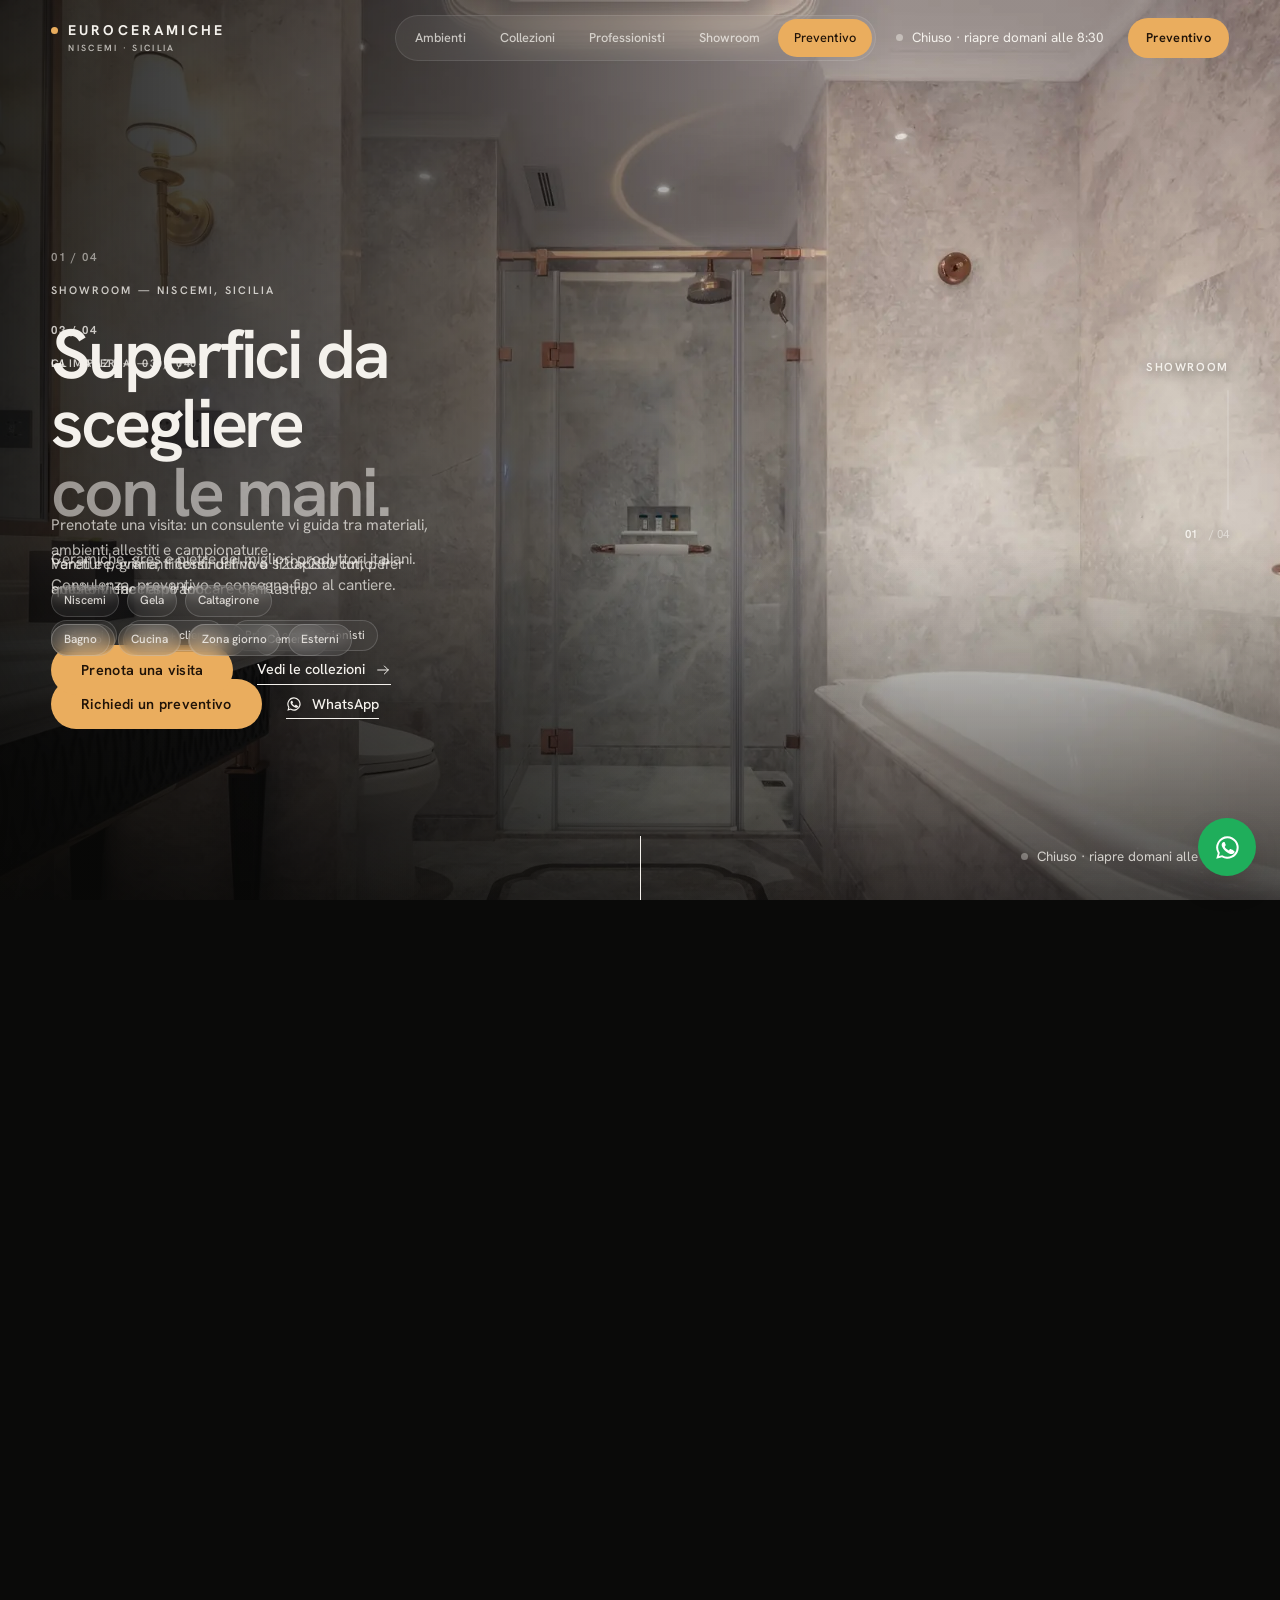
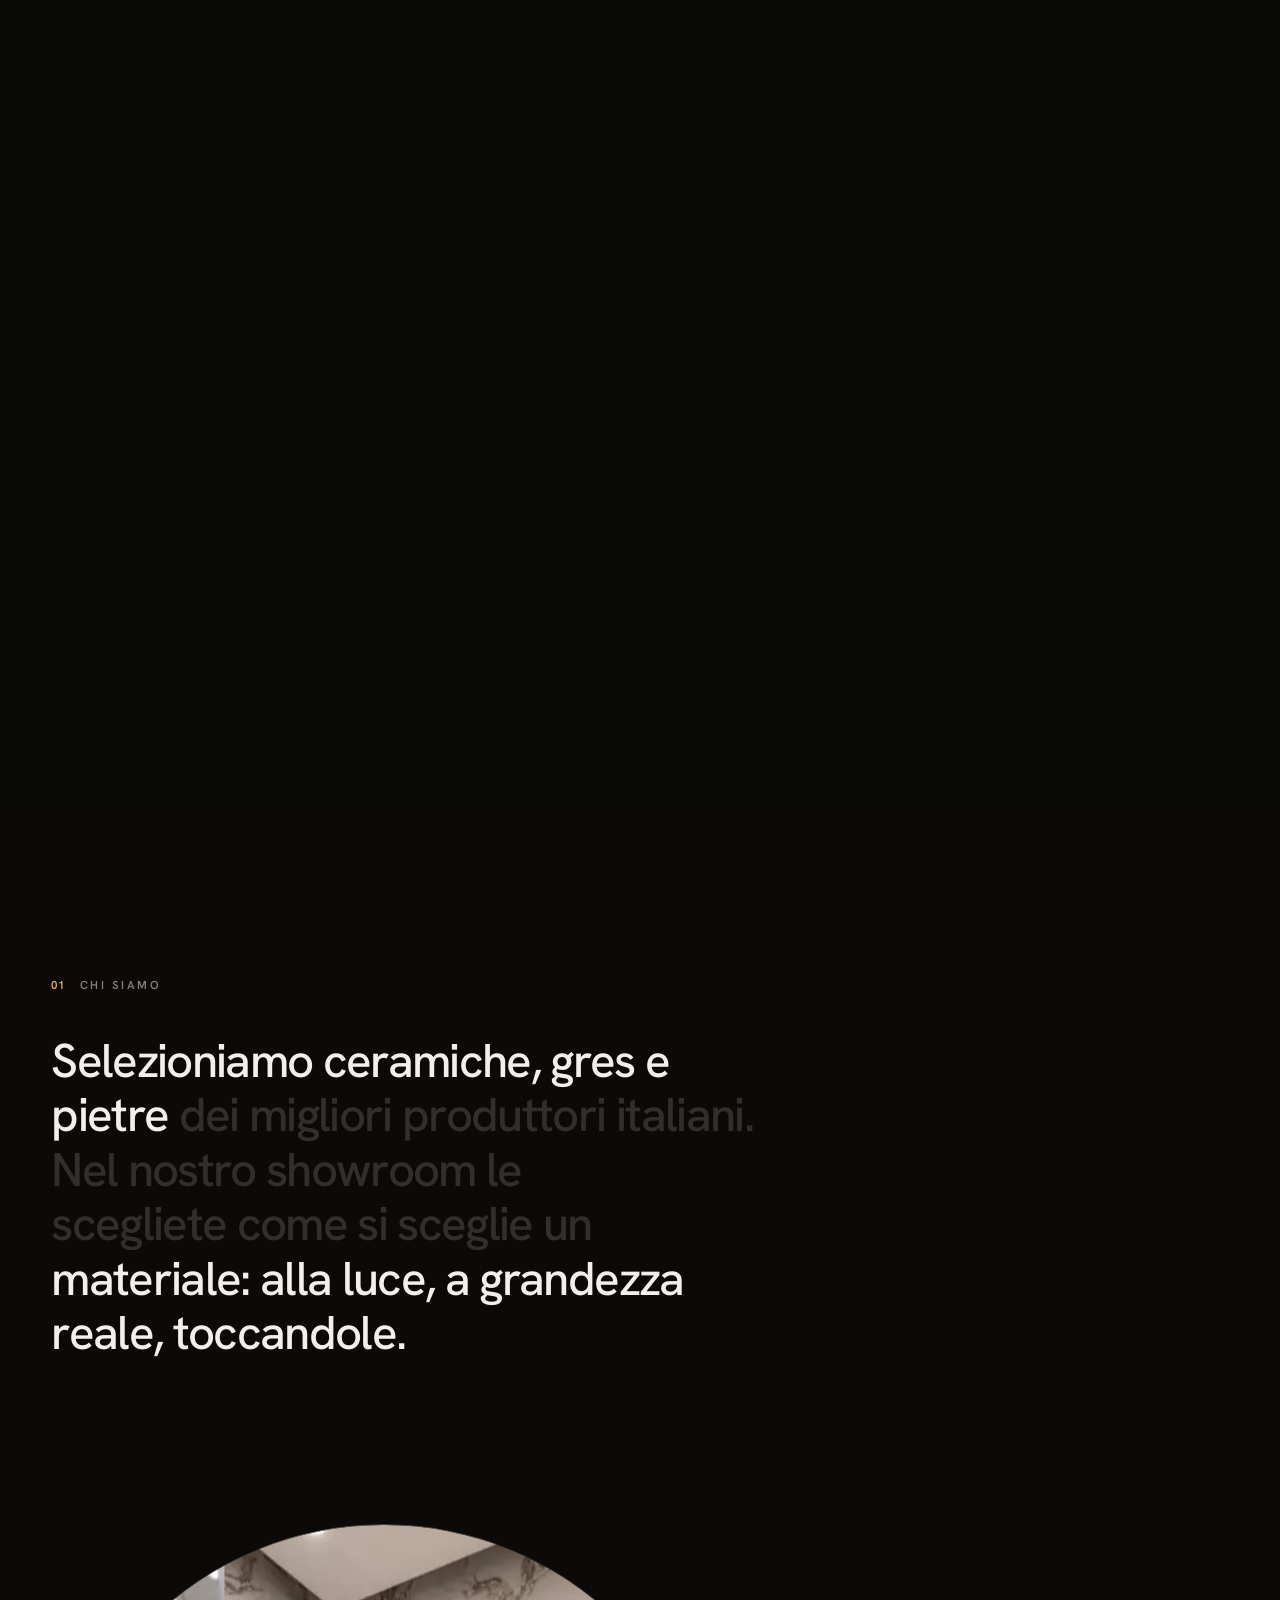
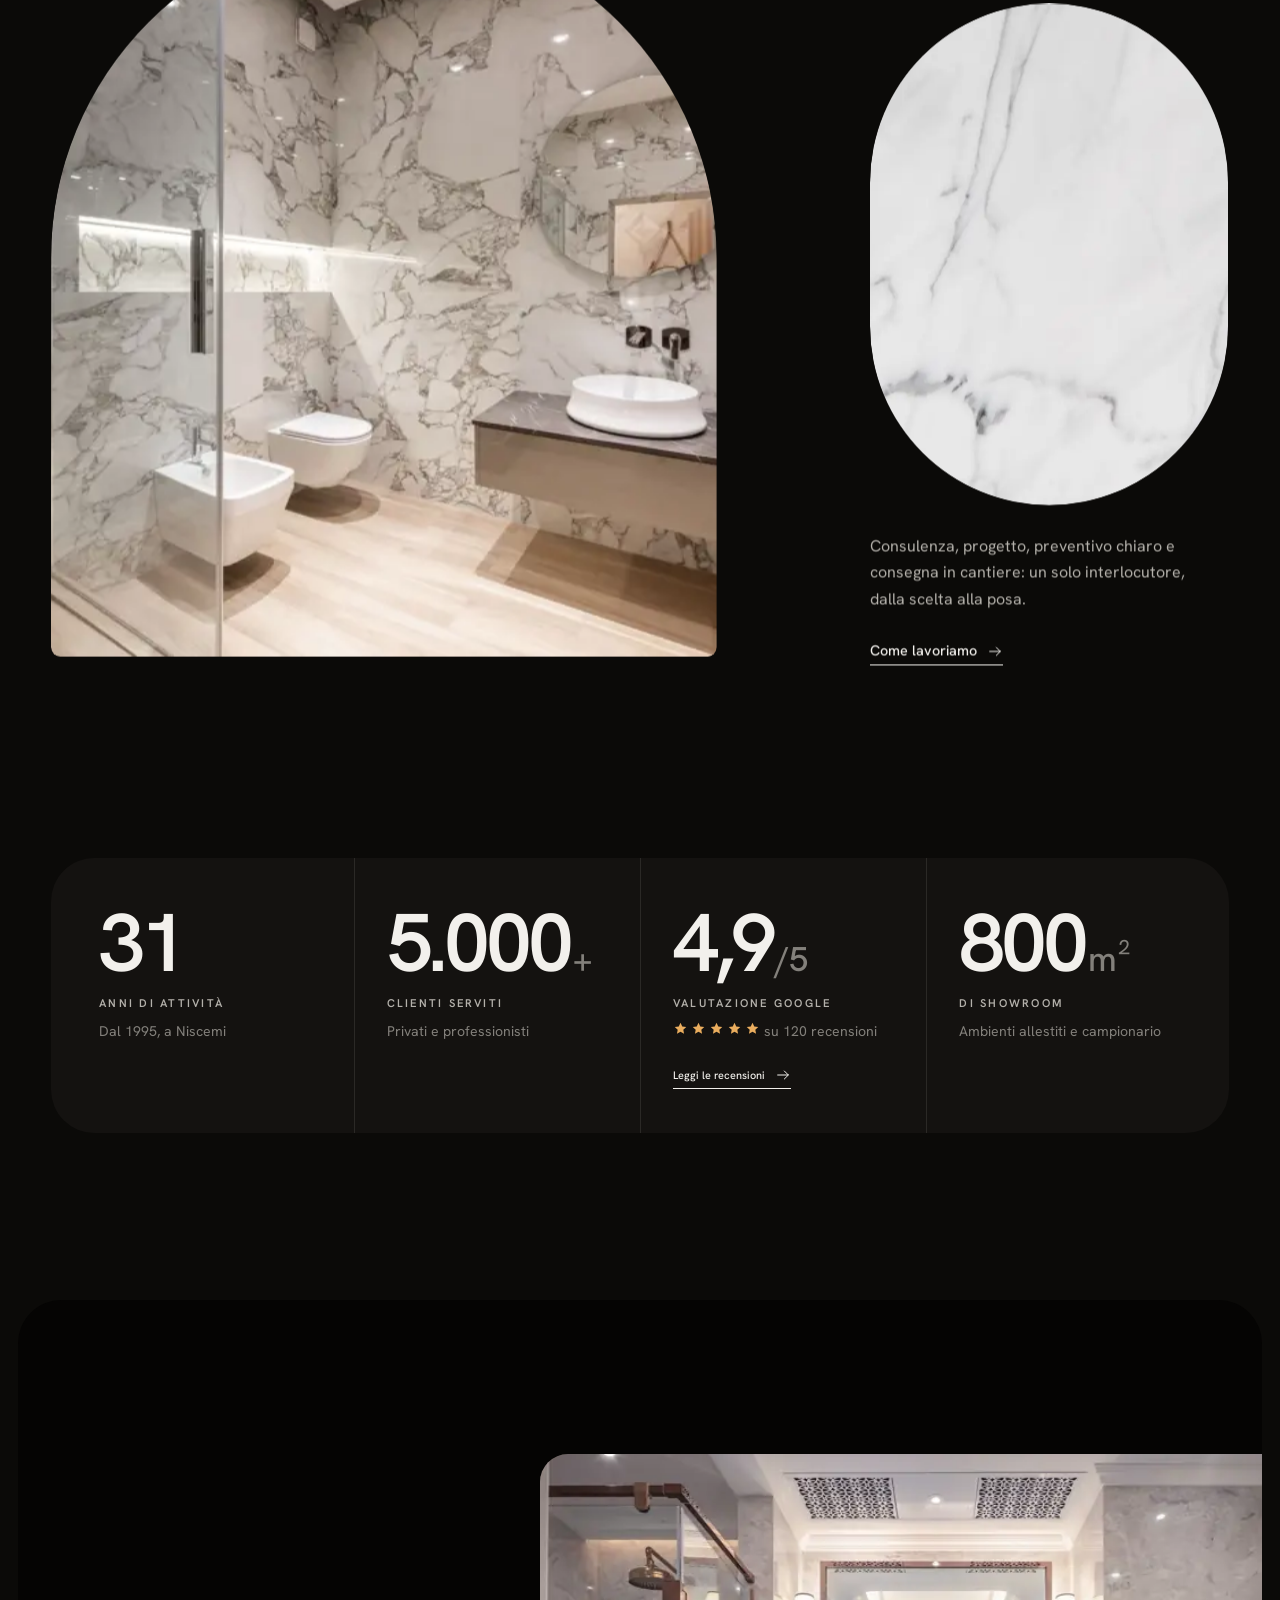
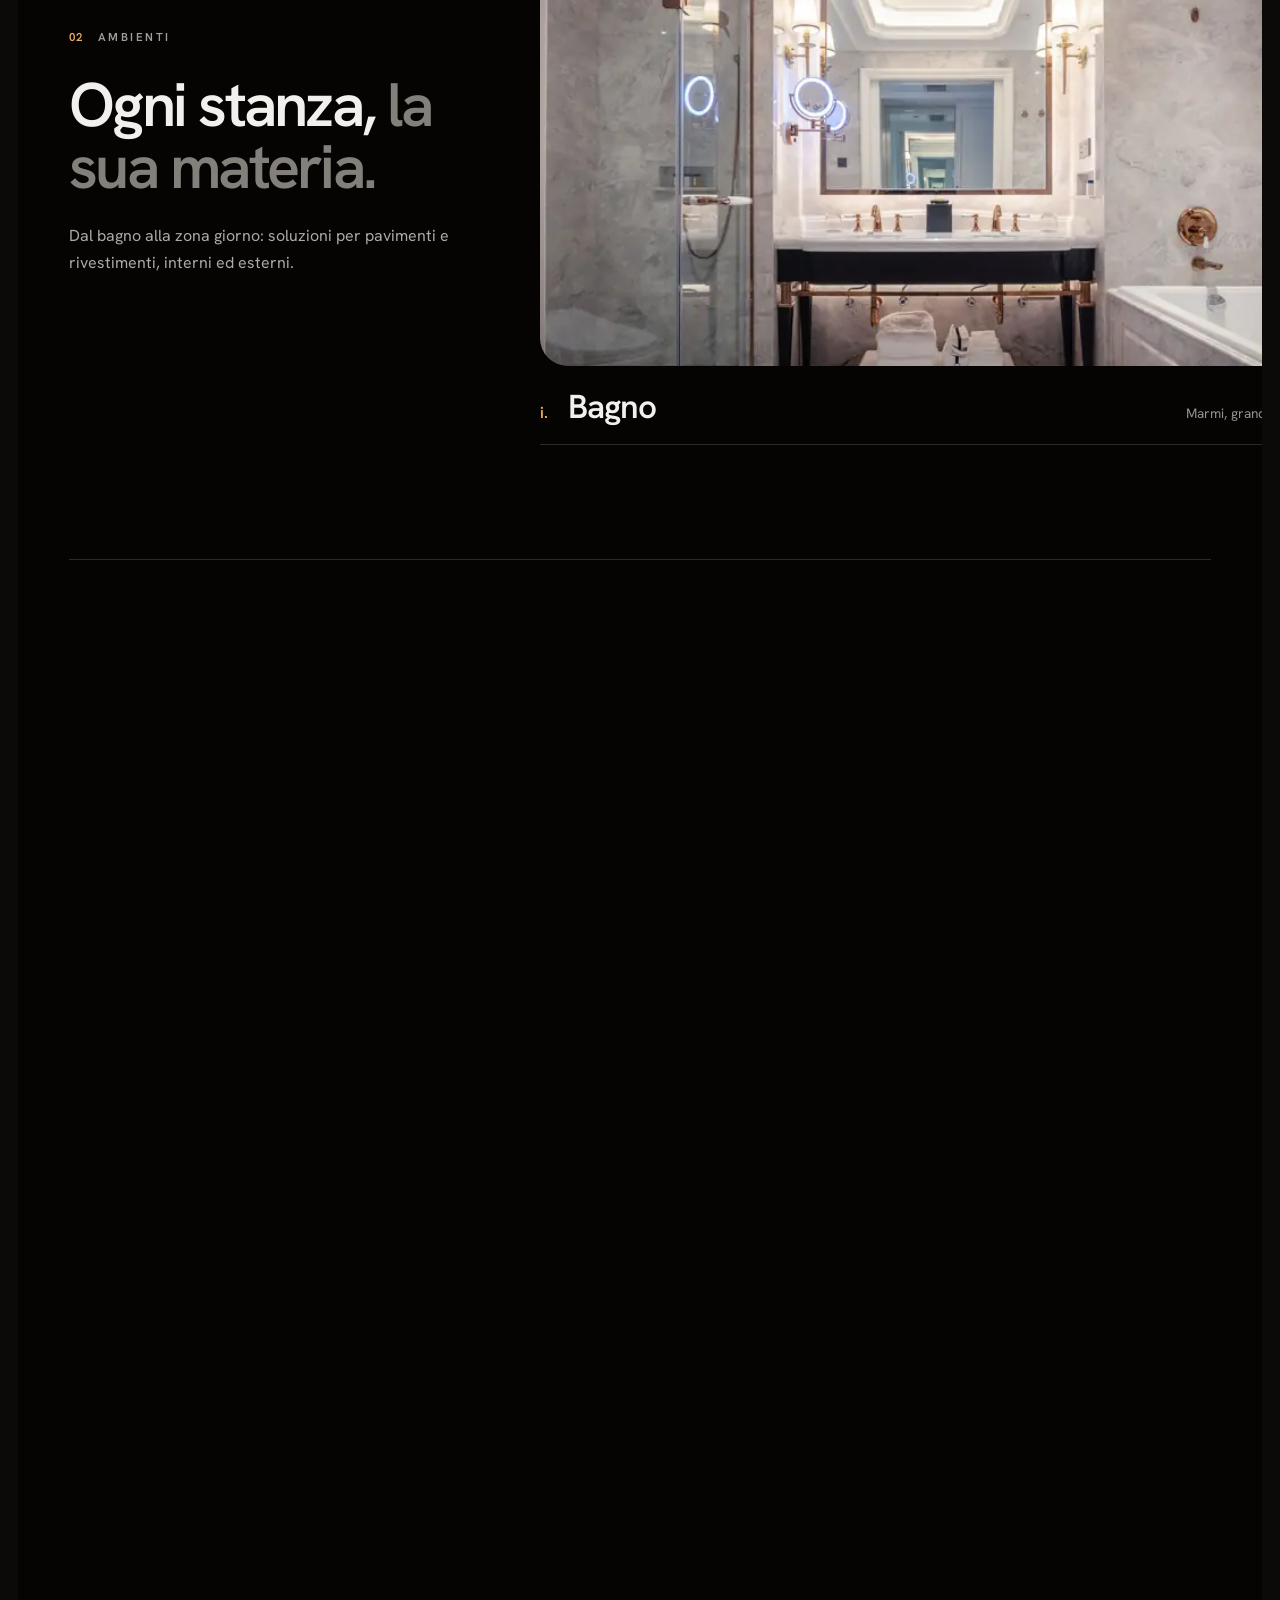
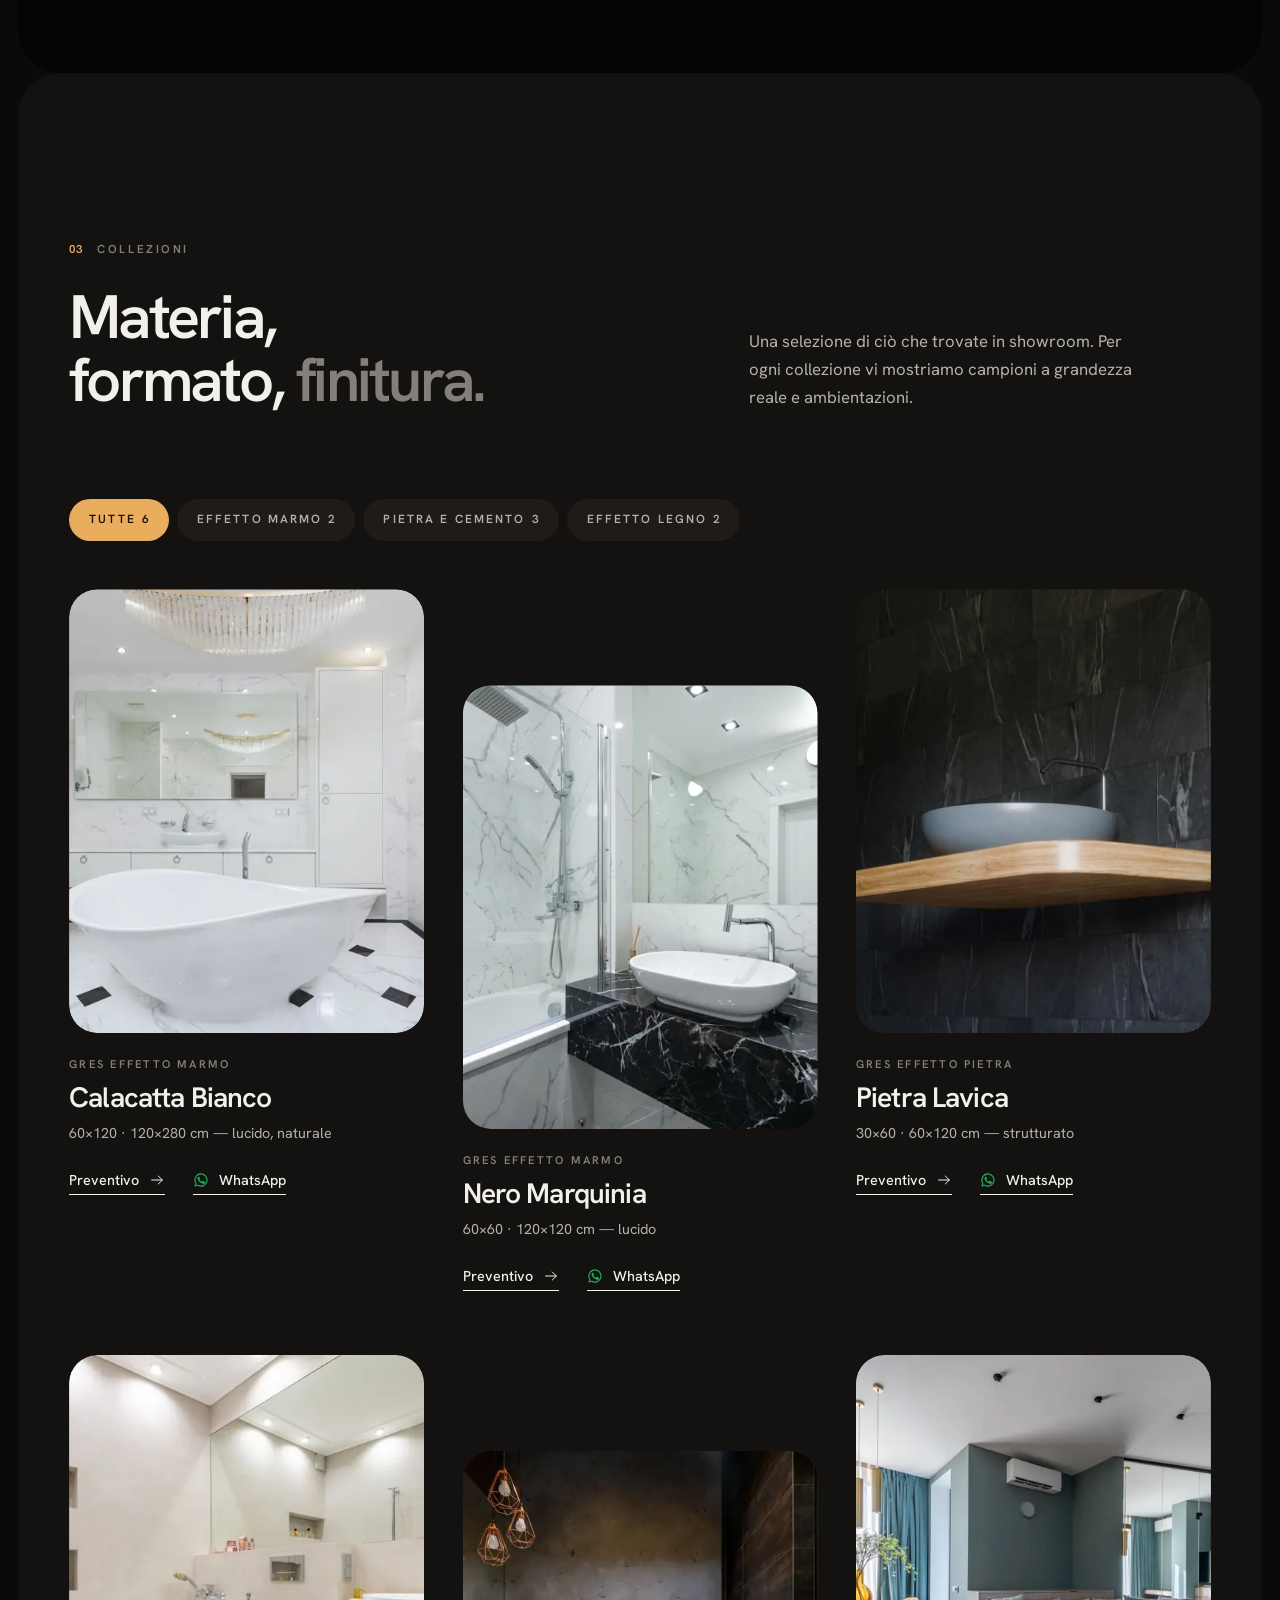
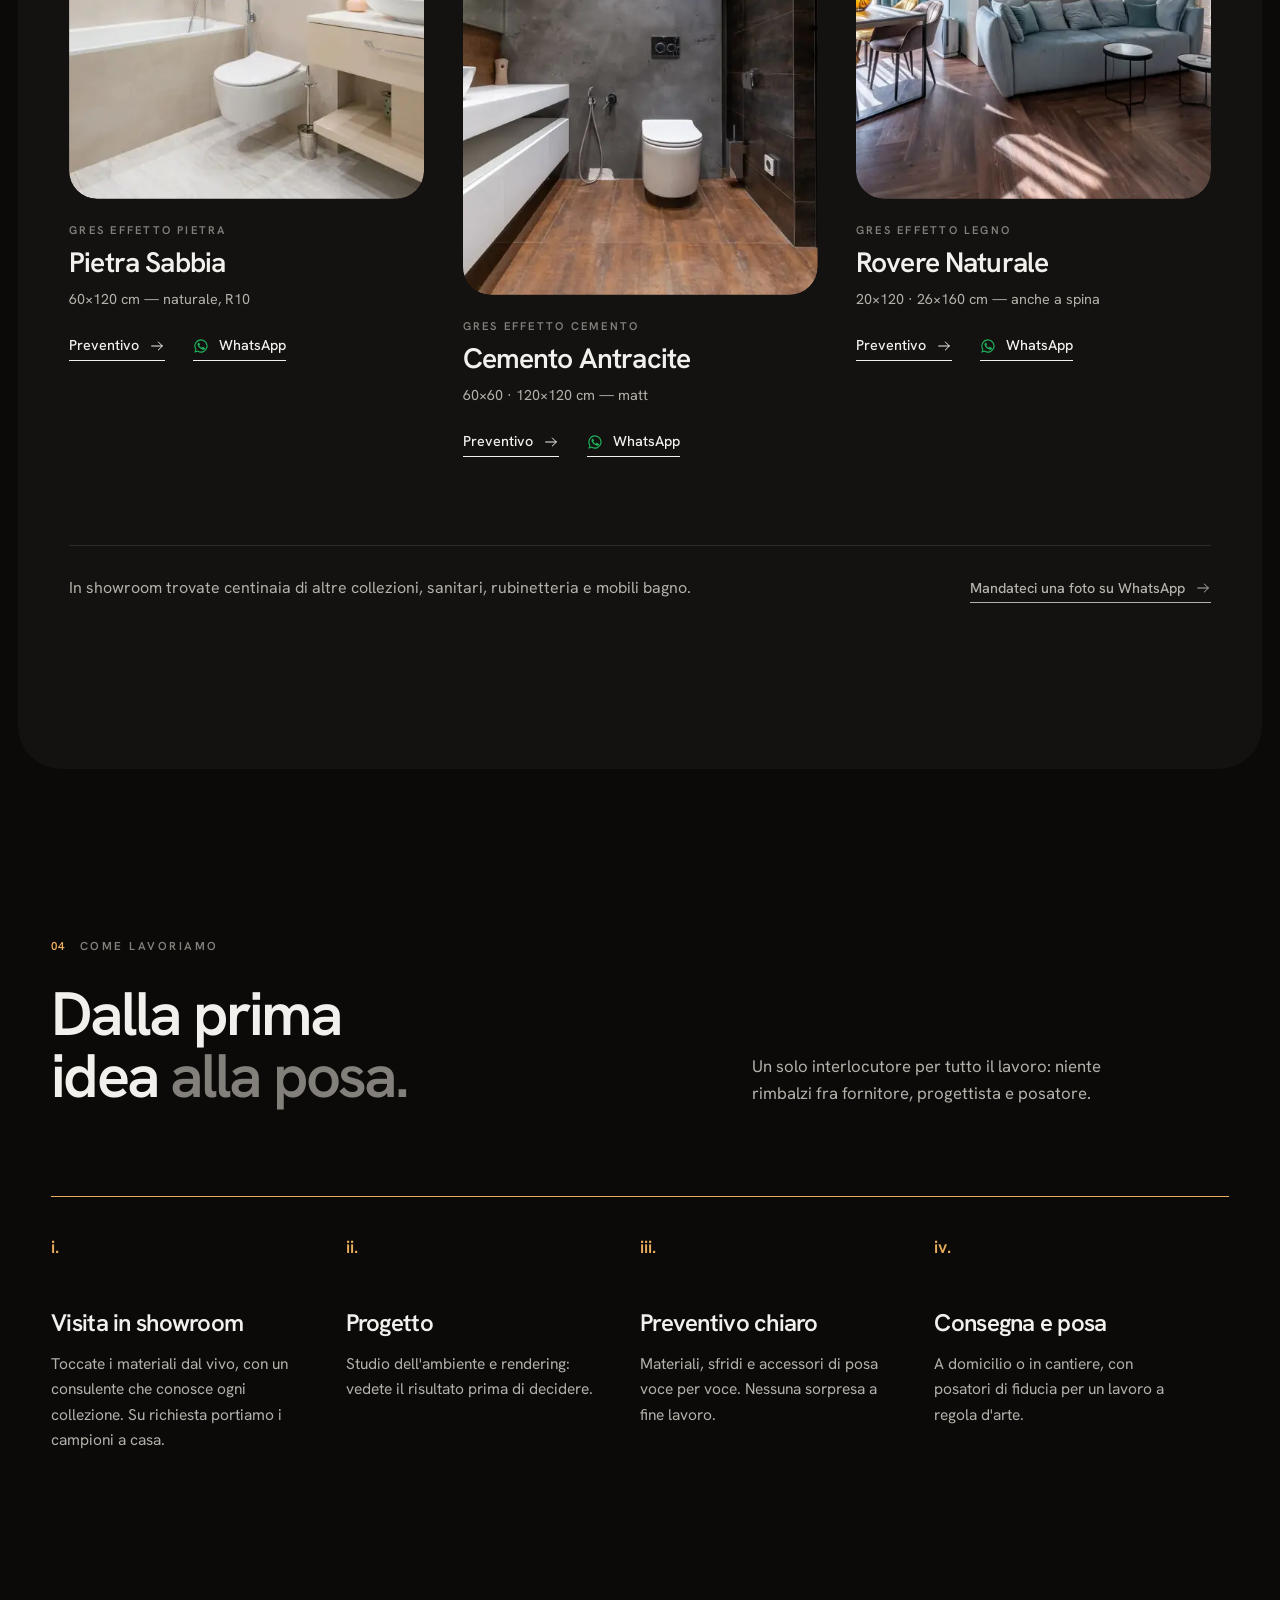
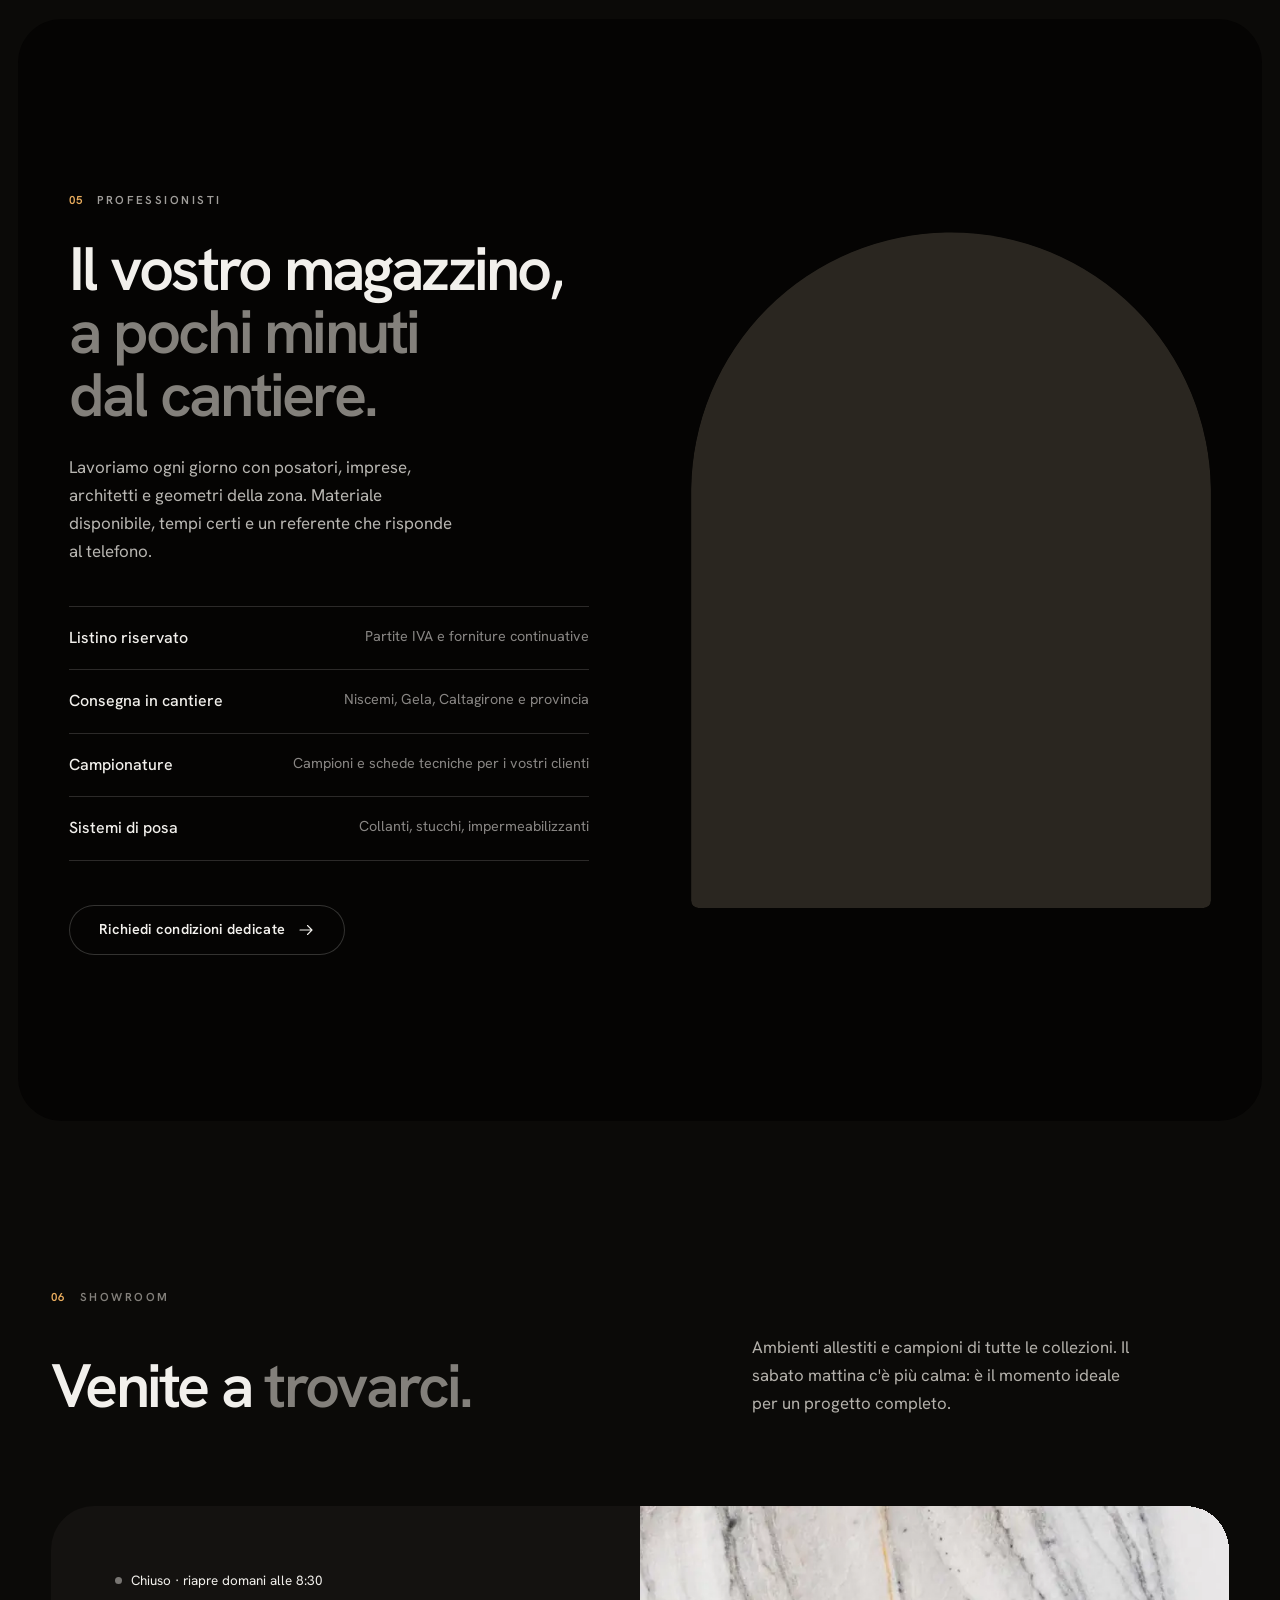
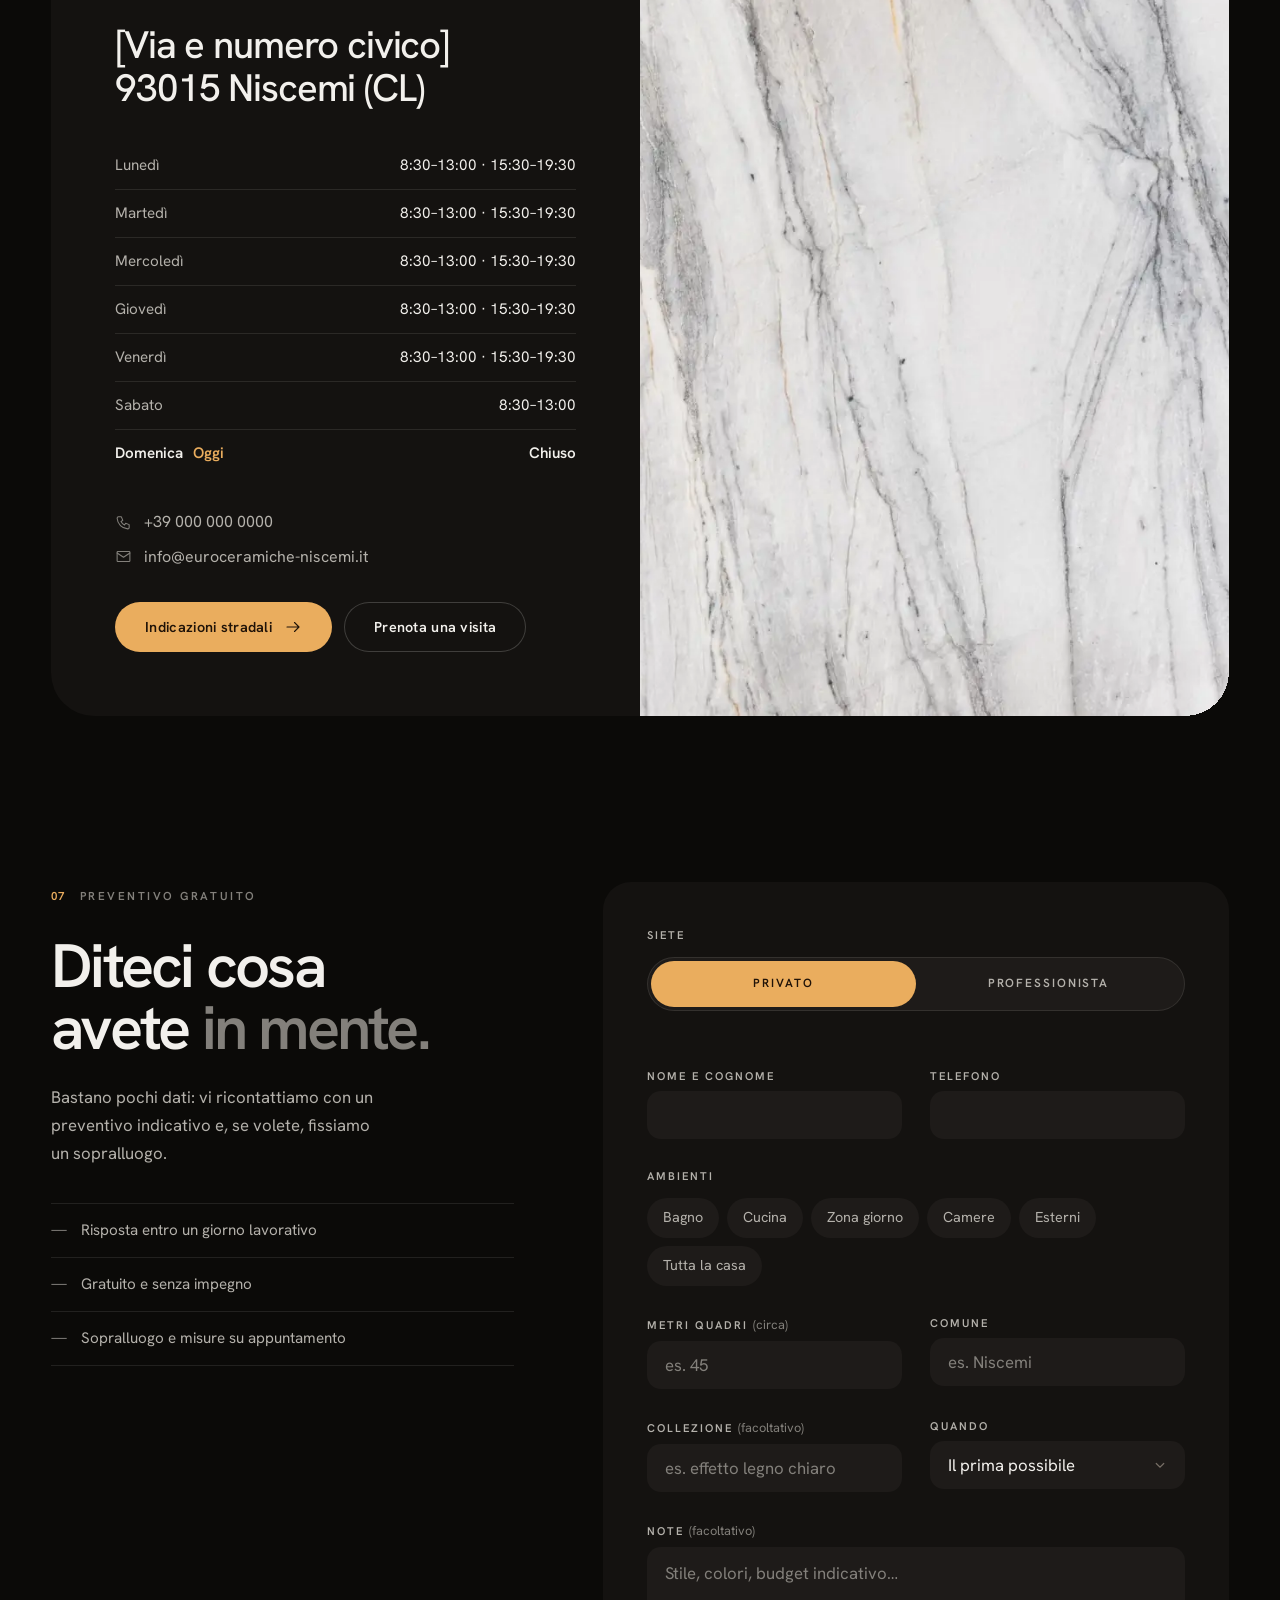
==== commit de126cd0: "Effetti anche senza JavaScript (anteprime WhatsApp/File) Animazioni CSS legate allo scroll (animatio" ====
--- a/index.html
+++ b/index.html
@@ -5,14 +5,13 @@
 <meta name="viewport" content="width=device-width, initial-scale=1, viewport-fit=cover">
 <title>Euroceramiche Niscemi — Piastrelle, ceramiche e arredo bagno · Showroom a Niscemi (CL)</title>
 <meta name="description" content="Piastrelle, gres porcellanato, marmi e arredo bagno di qualità a Niscemi. Showroom con campionario completo, preventivi gratuiti, progettazione e consegna in cantiere per privati e professionisti.">
-<meta name="theme-color" content="#f4f1ec">
+<meta name="theme-color" content="#0d0d0c">
 <meta property="og:type" content="website">
 <meta property="og:locale" content="it_IT">
 <meta property="og:title" content="Euroceramiche Niscemi — Superfici da scegliere con le mani">
 <meta property="og:description" content="Showroom a Niscemi (CL). Collezioni, preventivi gratuiti, consulenza su WhatsApp.">
 <meta property="og:image" content="img/hero.webp">
 <link rel="icon" href="data:image/svg+xml,<svg xmlns='http://www.w3.org/2000/svg' viewBox='0 0 32 32'><rect width='32' height='32' rx='7' fill='%231c1a17'/><text x='16' y='23' font-family='Georgia,serif' font-size='19' text-anchor='middle' fill='%23f4f1ec'>E</text></svg>">
-<link rel="preload" href="fonts/bodoni-moda.woff2" as="font" type="font/woff2" crossorigin>
 <link rel="preload" href="fonts/hanken-grotesk.woff2" as="font" type="font/woff2" crossorigin>
 <link rel="preload" as="image" href="img/hero.webp" imagesrcset="img/hero-1000.webp 1000w, img/hero.webp 2000w" imagesizes="100vw" fetchpriority="high">
 
@@ -37,29 +36,29 @@
 </script>
 
 <style>
-@font-face { font-family: "Bodoni Moda"; src: url(fonts/bodoni-moda.woff2) format("woff2"); font-weight: 400 600; font-style: normal; font-display: swap; }
-@font-face { font-family: "Bodoni Moda"; src: url(fonts/bodoni-moda-italic.woff2) format("woff2"); font-weight: 400; font-style: italic; font-display: swap; }
-@font-face { font-family: "Hanken Grotesk"; src: url(fonts/hanken-grotesk.woff2) format("woff2"); font-weight: 400 600; font-style: normal; font-display: swap; }
+@font-face { font-family: "Hanken Grotesk"; src: url(fonts/hanken-grotesk.woff2) format("woff2"); font-weight: 400 800; font-style: normal; font-display: swap; }
 
 /* ==========================================================================
    Token — carta calda, inchiostro, un solo accento discreto
    ========================================================================== */
 :root {
-  --bg: oklch(92.6% .022 76);            /* sabbia calda */
-  --surface: oklch(95.6% .016 78);       /* crema */
-  --surface-2: oklch(87.5% .03 70);      /* pietra / cappuccino */
-  --ink: oklch(20% .008 70);
-  --ink-2: oklch(40% .01 70);
-  --ink-3: oklch(54% .01 70);
-  --line: oklch(20% .008 70 / .12);
-  --line-strong: oklch(20% .008 70 / .24);
-  --accent: oklch(40% .11 262);          /* cobalto della maiolica, solo nei dettagli */
-  --gold: oklch(74% .09 75);
+  --bg: oklch(14.5% .004 70);            /* nero caldo */
+  --surface: oklch(18.5% .005 70);
+  --surface-2: oklch(22.5% .006 70);
+  --ink: oklch(95.5% .006 85);
+  --ink-2: oklch(76% .008 80);
+  --ink-3: oklch(60% .008 80);
+  --line: oklch(95% .006 85 / .1);
+  --line-strong: oklch(95% .006 85 / .2);
+  --accent: oklch(79% .12 72);           /* ambra */
+  --gold: oklch(79% .12 72);
+  --amber: oklch(79% .12 72);
+  --amber-ink: oklch(20% .03 60);
   --ok: oklch(56% .12 152);
   --danger: oklch(50% .16 28);
   --wa: #1fae5b;
-  --dark: oklch(24% .022 55);            /* caffè */
-  --dark-ink: oklch(94% .016 78);
+  --dark: oklch(11% .004 70);
+  --dark-ink: oklch(95.5% .006 85);
 
   --radius: 999px;                        /* pulsanti a pillola */
   --r-img: clamp(18px, 2.2vw, 28px);     /* foto e riquadri morbidi */
@@ -71,7 +70,7 @@
   --d-fast: 200ms;
   --d-base: 300ms;
 
-  --font-display: "Bodoni Moda", "Didot", "Bodoni 72", Georgia, serif;
+  --font-display: "Hanken Grotesk", ui-sans-serif, system-ui, -apple-system, "Segoe UI", sans-serif;
   --font-sans: "Hanken Grotesk", ui-sans-serif, system-ui, -apple-system, "Segoe UI", sans-serif;
   --wrap: 1320px;
   --gutter: clamp(16px, 4vw, 56px);
@@ -219,7 +218,6 @@
 .jt:not(.is-active) .split { visibility: hidden; transition: visibility 0s linear 600ms; }
 .jt.is-active .split { visibility: visible; transition: none; }
 .hero-cta { display: flex; flex-wrap: wrap; gap: 14px 28px; align-items: center; margin-top: 30px; }
-html:not(.js) .jt + .jt { display: none; }
 html:not(.js) .jt .label, html:not(.js) .jt-sub, html:not(.js) .jt .hero-cta { opacity: 1; transform: none; }
 
 .journey-index { position: absolute; right: var(--gutter); top: 50%; z-index: 2; translate: 0 -50%; display: grid; gap: 14px; justify-items: end; font-family: var(--font-display); font-style: italic; font-size: .95rem; color: rgb(244 241 236 / .4); }
@@ -632,6 +630,171 @@
   .form { padding: 20px 16px; }
 }
 
+/* ==========================================================================
+   Tema scuro cinematografico
+   ========================================================================== */
+h1, h2, h3, .jt-h { font-weight: 600; letter-spacing: -.045em; }
+h2 { font-size: clamp(2.3rem, 4.8vw, 4.2rem); line-height: 1.02; }
+h3 { letter-spacing: -.03em; }
+h1 em, h2 em, .jt-h em { font-style: normal; color: var(--ink-3); }
+.label .n, .step .n, .room .n, .chip .count, .hours tr.is-today th::after { font-family: var(--font-sans); font-style: normal; font-weight: 600; }
+.label { color: var(--ink-3); }
+.label .n { color: var(--amber); font-size: .72rem; letter-spacing: .1em; }
+.statement p.big { font-weight: 500; letter-spacing: -.035em; line-height: 1.15; }
+.footer-big { font-weight: 600; letter-spacing: -.05em; }
+.footer-big a { font-style: normal; color: var(--amber); }
+.stat-n { font-weight: 600; letter-spacing: -.05em; }
+.stat-n small { font-style: normal; font-weight: 500; }
+.faq-q { font-family: var(--font-sans); font-weight: 500; letter-spacing: -.01em; }
+.visit address { font-weight: 500; letter-spacing: -.03em; }
+.logo b { font-family: var(--font-sans); font-weight: 700; font-size: .88rem; letter-spacing: .22em; text-transform: uppercase; display: inline-flex; align-items: center; gap: 10px; }
+.logo b::before { content: ""; width: 7px; height: 7px; border-radius: 50%; background: var(--amber); }
+.logo small { margin-left: 17px; letter-spacing: .26em; font-size: .56rem; }
+::selection { background: var(--amber); color: var(--amber-ink); }
+
+/* pulsanti: ambra pieno, pillola */
+.btn, .btn--light { --btn-bg: var(--amber); --btn-fg: var(--amber-ink); font-weight: 600; letter-spacing: .02em; text-transform: none; font-size: .9rem; min-height: 50px; }
+.btn--line, .btn--line-light { --btn-bg: transparent; --btn-fg: var(--ink); box-shadow: inset 0 0 0 1px var(--line-strong); }
+.btn--wa { --btn-bg: var(--wa); --btn-fg: #fff; }
+@media (hover: hover) and (pointer: fine) {
+  .btn:hover, .btn--light:hover { --btn-bg: oklch(84% .11 75); }
+  .btn--line:hover, .btn--line-light:hover { --btn-bg: var(--ink); --btn-fg: var(--bg); }
+  .btn--wa:hover { --btn-bg: #1a9a50; }
+}
+.link { text-transform: none; letter-spacing: 0; font-size: .9rem; font-weight: 500; }
+.consent input { accent-color: var(--amber); }
+
+/* header: logo, navigazione a pillola di vetro al centro, CTA ambra */
+.header .wrap { gap: 20px; }
+.logo { margin-right: 0; flex: 1; }
+.header-cta { flex: 1; justify-content: flex-end; }
+.header-cta .btn { min-height: 40px; padding: 0 18px; font-size: .8rem; }
+.header.is-over .header-cta .btn { --btn-bg: var(--amber); --btn-fg: var(--amber-ink); }
+.header.is-solid { background: rgb(13 13 12 / .72); box-shadow: 0 1px 0 var(--line); }
+@media (min-width: 901px) {
+  .nav { gap: 2px; padding: 4px; border-radius: 999px; background: rgb(255 255 255 / .06); box-shadow: inset 0 0 0 1px rgb(255 255 255 / .1); backdrop-filter: blur(14px); -webkit-backdrop-filter: blur(14px); }
+  .nav a { padding: 8px 16px; border-radius: 999px; font-size: .8rem; font-weight: 500; letter-spacing: 0; text-transform: none; color: rgb(244 241 236 / .75); transition: background-color 400ms var(--ease-out), color 400ms var(--ease-out); }
+  .nav a::after { display: none; }
+  .nav a[aria-current="true"] { background: var(--amber); color: var(--amber-ink); }
+}
+@media (min-width: 901px) and (hover: hover) and (pointer: fine) { .nav a:not([aria-current="true"]):hover { color: #fff; background: rgb(255 255 255 / .08); } }
+@media (max-width: 900px) { .nav a { font-family: var(--font-sans); font-weight: 600; letter-spacing: -.04em; font-size: 2.4rem; } .logo { flex: 0 1 auto; margin-right: auto; } }
+
+/* viaggio: testo a sinistra su velo scuro, come in una sala buia */
+.journey, .scene { background: #0a0a09; }
+.scene { isolation: isolate; }
+.veil { position: absolute; inset: 0; z-index: 1; background: #050505; opacity: var(--dim, 0); pointer-events: none; }
+.scene::after { z-index: 1; background: linear-gradient(to right, rgb(8 8 7 / .88) 0%, rgb(8 8 7 / .55) 38%, rgb(8 8 7 / .05) 70%), linear-gradient(to top, rgb(8 8 7 / .7), transparent 40%); }
+.journey-text { inset: 0; display: flex; align-items: center; padding: var(--header-h) 0 0; }
+.journey-text .wrap { width: min(var(--wrap), 100% - 2 * var(--gutter)); }
+.jt { align-self: center; max-width: 560px; }
+.jt-k { display: block; font-size: .72rem; font-weight: 600; letter-spacing: .14em; color: rgb(244 241 236 / .55); margin-bottom: 10px; }
+.jt .label { font-size: .68rem; letter-spacing: .2em; color: rgb(244 241 236 / .8); }
+.jt-h { font-size: clamp(2.6rem, 5.4vw, 5.2rem); line-height: 1; margin: 18px 0 20px; max-width: 12ch; }
+.jt-h em { color: rgb(244 241 236 / .55); }
+.jt-sub { font-size: clamp(.95rem, 1.2vw, 1.05rem); color: rgb(244 241 236 / .72); max-width: 42ch; }
+.tags { display: flex; flex-wrap: wrap; gap: 8px; margin-top: 22px; }
+.tags span { padding: 6px 13px; border-radius: 999px; font-size: .74rem; font-weight: 500; color: rgb(244 241 236 / .85); background: rgb(255 255 255 / .05); box-shadow: inset 0 0 0 1px rgb(255 255 255 / .16); backdrop-filter: blur(8px); -webkit-backdrop-filter: blur(8px); }
+.jt-k, .jt .tags { opacity: 0; transform: translateY(14px); transition: opacity 700ms var(--ease-out), transform 900ms var(--ease-out); }
+.jt.is-active .jt-k, .jt.is-active .tags { opacity: 1; transform: none; transition-delay: 450ms; }
+.jt.is-active .jt-k { transition-delay: 150ms; }
+html:not(.js) .jt-k, html:not(.js) .jt .tags { opacity: 1; transform: none; }
+.hero-cta { margin-top: 28px; gap: 12px 24px; }
+.journey-index { text-shadow: 0 1px 12px rgb(0 0 0 / .6); right: var(--gutter); top: 50%; translate: 0 -50%; display: grid; justify-items: end; gap: 14px; font-family: var(--font-sans); font-style: normal; font-size: .72rem; color: rgb(244 241 236 / .6); }
+.ji-label { font-weight: 600; letter-spacing: .14em; text-transform: uppercase; color: #f4f1ec; }
+.ji-bar { position: relative; width: 2px; height: 120px; border-radius: 2px; background: rgb(255 255 255 / .15); overflow: hidden; }
+.ji-bar i { position: absolute; inset: 0; background: var(--amber); transform-origin: top; transform: scaleY(0); }
+.ji-num b { color: #f4f1ec; font-weight: 600; }
+.journey-meta { bottom: 32px; }
+@media (max-width: 760px) {
+  .journey-text { align-items: flex-end; padding: 0 0 calc(96px + env(safe-area-inset-bottom)); }
+  .scene::after { background: linear-gradient(to top, rgb(8 8 7 / .92) 0%, rgb(8 8 7 / .6) 45%, rgb(8 8 7 / .15) 75%); }
+  .jt-h { font-size: clamp(2.3rem, 11vw, 3.2rem); margin: 12px 0 14px; }
+  .journey-index { top: calc(var(--header-h) + 16px); translate: 0; grid-auto-flow: column; align-items: center; gap: 10px; }
+  .ji-bar { width: 60px; height: 2px; }
+  .ji-bar i { transform-origin: left; }
+  .tags { margin-top: 16px; }
+}
+
+/* sezioni: superfici scure, foto morbide */
+.panel--cream, .showroom, .form { background: var(--surface); }
+.stats { background: var(--surface); }
+.stat + .stat { border-left-color: var(--line); }
+.rooms, .pro, .footer { background: var(--dark); }
+.room .n { color: var(--amber); }
+.check-chip span, .chip, .seg { background: var(--surface-2); }
+.chip[aria-pressed="true"], .check-chip input:checked + span { background: var(--amber); color: var(--amber-ink); }
+.seg-thumb { background: var(--amber); }
+.seg input:checked + label { color: var(--amber-ink); }
+.field input, .field textarea, .field select { background-color: var(--surface-2); }
+.field input:focus, .field textarea:focus, .field select:focus { background-color: var(--surface-2); box-shadow: 0 0 0 1.5px var(--amber); }
+.steps::before { background: var(--amber); }
+.step .n { color: var(--amber); }
+.frame { background: var(--surface-2); }
+.hours tr.is-today th::after { color: var(--amber); }
+.progress { background: var(--amber); }
+.toast { background: var(--amber); color: var(--amber-ink); }
+@media (max-width: 760px) {
+  .actionbar { background: rgb(28 27 25 / .9); backdrop-filter: blur(14px); -webkit-backdrop-filter: blur(14px); box-shadow: 0 12px 30px -8px rgb(0 0 0 / .6), inset 0 0 0 1px rgb(255 255 255 / .08); }
+  .actionbar .main { background: var(--amber); color: var(--amber-ink); }
+}
+
+html:not(.js) .jt + .jt { display: none; }
+html:not(.js) .jt .split { visibility: visible; }
+/* ==========================================================================
+   Effetti anche SENZA JavaScript (anteprime di WhatsApp/File, ecc.):
+   animazioni CSS legate allo scroll, dove il browser le supporta.
+   Con JavaScript attivo questo blocco non si applica.
+   ========================================================================== */
+@supports (animation-timeline: view()) {
+  html:not(.js) .journey { height: calc(100vh * 4.45); height: calc(100svh * 4.45); view-timeline: --j block; }
+  html:not(.js) .jt + .jt { display: block; }
+  html:not(.js) .jt { pointer-events: auto; }
+  html:not(.js) .jt .split { visibility: visible; }
+  html:not(.js) .jt { opacity: 0; }
+  html:not(.js) .jt:first-child { opacity: 1; }
+  /* ingresso delle scene: porta che si apre (0→1 = 10–33%, 1→2 = 43–67%, 2→3 = 77–100%) */
+  html:not(.js) .scene + .scene { animation: jDoor linear both, jPush linear both; animation-timeline: --j, --j; }
+  html:not(.js) .scene:nth-child(2) { animation-range: contain 10% contain 33.3%, contain 43.3% contain 66.7%; }
+  html:not(.js) .scene:nth-child(3) { animation-range: contain 43.3% contain 66.7%, contain 76.7% contain 100%; }
+  html:not(.js) .scene:nth-child(4) { animation-range: contain 76.7% contain 100%, contain 200% contain 201%; }
+  html:not(.js) .scene:first-child { animation: jPush linear both; animation-timeline: --j; animation-range: contain 10% contain 33.3%; }
+  html:not(.js) .scene + .scene img { animation: jSettle linear both; animation-timeline: --j; }
+  html:not(.js) .scene:nth-child(2) img { animation-range: contain 10% contain 33.3%; }
+  html:not(.js) .scene:nth-child(3) img { animation-range: contain 43.3% contain 66.7%; }
+  html:not(.js) .scene:nth-child(4) img { animation-range: contain 76.7% contain 100%; }
+  html:not(.js) .scene .veil { animation: jDim linear both; animation-timeline: --j; }
+  html:not(.js) .scene:nth-child(1) .veil { animation-range: contain 10% contain 33.3%; }
+  html:not(.js) .scene:nth-child(2) .veil { animation-range: contain 43.3% contain 66.7%; }
+  html:not(.js) .scene:nth-child(3) .veil { animation-range: contain 76.7% contain 100%; }
+  html:not(.js) .scene:nth-child(4) .veil { animation: none; }
+  /* testi: entrano ed escono a metà di ogni passaggio */
+  html:not(.js) .jt + .jt { animation: jIn linear both; animation-timeline: --j; }
+  html:not(.js) .jt:nth-child(2) { animation-range: contain 19% contain 24%; }
+  html:not(.js) .jt:nth-child(3) { animation-range: contain 52% contain 57%; }
+  html:not(.js) .jt:nth-child(4) { animation-range: contain 85.5% contain 90.5%; }
+  html:not(.js) .jt > * { animation: jOut linear both; animation-timeline: --j; }
+  html:not(.js) .jt:nth-child(1) > * { animation-range: contain 15% contain 20%; }
+  html:not(.js) .jt:nth-child(2) > * { animation-range: contain 48% contain 53%; }
+  html:not(.js) .jt:nth-child(3) > * { animation-range: contain 81.5% contain 86.5%; }
+  html:not(.js) .jt:nth-child(4) > * { animation: none; }
+  html:not(.js) .ji-label, html:not(.js) .ji-num { display: none; }
+  html:not(.js) .ji-bar i { animation: jBar linear both; animation-timeline: --j; animation-range: contain 0% contain 100%; }
+  /* foto che si svelano entrando nello schermo */
+  html:not(.js) [data-clip] { animation: jClip linear both; animation-timeline: view(); animation-range: entry 0% entry 90%; }
+  html:not(.js) [data-reveal] { animation: jReveal linear both; animation-timeline: view(); animation-range: entry 0% entry 70%; }
+}
+@keyframes jDoor { 0% { clip-path: inset(50% 50% 50% 50%); } .1% { clip-path: inset(16% 47% 16% 47% round 6px); } 100% { clip-path: inset(0 0 0 0 round 0); } }
+@keyframes jPush { from { transform: scale(1); } to { transform: scale(1.35); } }
+@keyframes jSettle { from { transform: scale(1.25); } to { transform: scale(1); } }
+@keyframes jDim { from { opacity: 0; } to { opacity: .72; } }
+@keyframes jIn { from { opacity: 0; transform: translateY(40px); visibility: hidden; } to { opacity: 1; transform: none; visibility: visible; } }
+@keyframes jOut { from { opacity: 1; transform: none; visibility: visible; } to { opacity: 0; transform: translateY(-40px); visibility: hidden; } }
+@keyframes jBar { from { transform: scaleY(0); } to { transform: scaleY(1); } }
+@keyframes jClip { from { clip-path: inset(100% 0 0 0 round var(--r-img)); } to { clip-path: inset(0 0 0 0 round var(--r-img)); } }
+@keyframes jReveal { from { opacity: 0; transform: translateY(30px); } to { opacity: 1; transform: none; } }
+@media (max-width: 760px) { @keyframes jDoor { 0% { clip-path: inset(50% 50% 50% 50%); } .1% { clip-path: inset(20% 43% 20% 43% round 6px); } 100% { clip-path: inset(0 0 0 0 round 0); } } }
+
 @media (prefers-reduced-motion: reduce) {
   *, *::before, *::after { transition-duration: 1ms !important; animation: none !important; transition-delay: 0s !important; }
   .js [data-reveal], .js [data-clip], .js .frame.arch[data-clip], .js .frame.round[data-clip], .step { opacity: 1; transform: none; }
@@ -679,47 +842,59 @@
   <!-- VIAGGIO INIZIALE: 4 scene guidate dallo scroll -->
   <section class="journey" id="top" aria-label="Euroceramiche Niscemi">
     <div class="journey-sticky">
-      <div class="scene"><div class="scene-zoom"><img src="img/hero.webp" srcset="img/hero-1000.webp 1000w, img/hero.webp 2000w" sizes="100vw" alt="Bagno con rivestimento in marmo, vasca e illuminazione calda" width="2000" height="1125" fetchpriority="high"></div></div>
-      <div class="scene"><img src="img/marmo-bianco.webp" alt="Lastra di marmo bianco con venature grigie" width="1400" height="934" decoding="async"></div>
-      <div class="scene"><img src="img/living-marmo.webp" srcset="img/living-marmo-900.webp 900w, img/living-marmo.webp 1600w" sizes="100vw" alt="Soggiorno con parete in grandi lastre effetto marmo" width="1600" height="1067" decoding="async"></div>
-      <div class="scene"><img src="img/campioni.webp" srcset="img/campioni-800.webp 800w, img/campioni.webp 1400w" sizes="100vw" alt="Mani che confrontano campioni di marmo" width="1400" height="934" decoding="async"></div>
+      <div class="scene"><i class="veil"></i><div class="scene-zoom"><img src="img/hero.webp" srcset="img/hero-1000.webp 1000w, img/hero.webp 2000w" sizes="100vw" alt="Bagno con rivestimento in marmo, vasca e illuminazione calda" width="2000" height="1125" fetchpriority="high"></div></div>
+      <div class="scene"><i class="veil"></i><img src="img/marmo-bianco.webp" alt="Lastra di marmo bianco con venature grigie" width="1400" height="934" decoding="async"></div>
+      <div class="scene"><i class="veil"></i><img src="img/living-marmo.webp" srcset="img/living-marmo-900.webp 900w, img/living-marmo.webp 1600w" sizes="100vw" alt="Soggiorno con parete in grandi lastre effetto marmo" width="1600" height="1067" decoding="async"></div>
+      <div class="scene"><i class="veil"></i><img src="img/campioni.webp" srcset="img/campioni-800.webp 800w, img/campioni.webp 1400w" sizes="100vw" alt="Mani che confrontano campioni di marmo" width="1400" height="934" decoding="async"></div>
 
       <div class="journey-text">
         <div class="wrap">
           <div class="jt is-active">
-            <span class="label">Showroom · Niscemi, Sicilia</span>
+            <span class="jt-k">01 / 04</span>
+            <span class="label">Showroom — Niscemi, Sicilia</span>
             <h1 class="jt-h split" data-jsplit>Superfici da scegliere <em>con le mani.</em></h1>
+            <p class="jt-sub">Ceramiche, gres e pietre dei migliori produttori italiani. Consulenza, preventivo e consegna fino al cantiere.</p>
+            <div class="tags"><span data-fill-stat="years">30 anni</span><span data-fill-stat="clients">5.000+ clienti</span><span>Privati e professionisti</span></div>
             <div class="hero-cta">
-              <a class="btn btn--light" href="#preventivo">Richiedi un preventivo <svg class="arrow"><use href="#i-arrow"/></svg></a>
-              <a class="link" href="https://wa.me/390000000000" data-wa="Buongiorno, vorrei qualche informazione sulle vostre collezioni." target="_blank" rel="noopener"><svg><use href="#i-wa"/></svg> Scrivici su WhatsApp</a>
+              <a class="btn" href="#preventivo">Richiedi un preventivo</a>
+              <a class="link" href="https://wa.me/390000000000" data-wa="Buongiorno, vorrei qualche informazione sulle vostre collezioni." target="_blank" rel="noopener"><svg><use href="#i-wa"/></svg> WhatsApp</a>
             </div>
           </div>
           <div class="jt" aria-hidden="true">
-            <span class="label">La materia</span>
+            <span class="jt-k">02 / 04</span>
+            <span class="label">La materia — 02 / 04</span>
             <p class="jt-h split" data-jsplit>La verità è <em>nella materia.</em></p>
             <p class="jt-sub">Venature, grana, riflessi: dal vivo si capisce tutto. Per questo vi facciamo toccare ogni lastra.</p>
+            <div class="tags"><span>Marmo</span><span>Pietra</span><span>Legno</span><span>Cemento</span></div>
           </div>
           <div class="jt" aria-hidden="true">
-            <span class="label">Gli spazi</span>
+            <span class="jt-k">03 / 04</span>
+            <span class="label">Gli spazi — 03 / 04</span>
             <p class="jt-h split" data-jsplit>Grandi lastre, <em>nessun confine.</em></p>
             <p class="jt-sub">Pareti e pavimenti continui fino a 120×280 cm, per ambienti che respirano.</p>
+            <div class="tags"><span>Bagno</span><span>Cucina</span><span>Zona giorno</span><span>Esterni</span></div>
           </div>
           <div class="jt" aria-hidden="true">
-            <span class="label">L'esperienza</span>
-            <p class="jt-h split" data-jsplit>Venite a <em>toccarle.</em></p>
-            <p class="jt-sub">Il nostro showroom vi aspetta a Niscemi, con un consulente al vostro fianco.</p>
+            <span class="jt-k">04 / 04</span>
+            <span class="label">L'esperienza — 04 / 04</span>
+            <p class="jt-h split" data-jsplit>Entrate nello <em>showroom.</em></p>
+            <p class="jt-sub">Prenotate una visita: un consulente vi guida tra materiali, ambienti allestiti e campionature.</p>
+            <div class="tags"><span>Niscemi</span><span>Gela</span><span>Caltagirone</span></div>
             <div class="hero-cta">
-              <a class="btn btn--light" href="#showroom">Orari e indicazioni <svg class="arrow"><use href="#i-arrow"/></svg></a>
-              <a class="link" href="#preventivo">Preventivo gratuito <svg><use href="#i-arrow"/></svg></a>
+              <a class="btn" href="https://wa.me/390000000000" data-wa="Buongiorno, vorrei prenotare una visita in showroom." target="_blank" rel="noopener">Prenota una visita</a>
+              <a class="link" href="#collezioni">Vedi le collezioni <svg><use href="#i-arrow"/></svg></a>
             </div>
           </div>
         </div>
       </div>
 
-      <div class="journey-index" aria-hidden="true"><span class="is-active">01</span><span>02</span><span>03</span><span>04</span></div>
+      <div class="journey-index" aria-hidden="true">
+        <span class="ji-label" data-ji-label>Showroom</span>
+        <span class="ji-bar"><i></i></span>
+        <span class="ji-num"><b data-ji-num>01</b> / 04</span>
+      </div>
       <div class="journey-meta">
         <span class="status" data-status><span class="status-dot"></span><span data-status-text>Orari showroom</span></span>
-        <a href="#showroom"><span data-fill="addressShort">Niscemi (CL)</span></a>
       </div>
       <span class="scroll-line" aria-hidden="true"></span>
     </div>
@@ -1150,6 +1325,8 @@
   const counters = $$('[data-count]');
   counters.forEach(el => setCount(el, statValues[el.dataset.count]));
   $$('[data-fill="founded"]').forEach(el => el.textContent = CONFIG.stats.foundedYear);
+  $$('[data-fill-stat="years"]').forEach(el => el.textContent = statValues.years + ' anni');
+  $$('[data-fill-stat="clients"]').forEach(el => el.textContent = fmtNum(statValues.clients, 0) + '+ clienti');
   const runCounters = () => counters.forEach(el => {
     const target = statValues[el.dataset.count], t0 = performance.now(), dur = 2000;
     const step = now => {
@@ -1261,7 +1438,8 @@
   const bar = $('.progress'), speeds = $$('[data-speed]');
   let lastY = -1, prevY = 0;
   /* Viaggio iniziale: scroll → zoom e finestre ad arco fra le scene */
-  const journey = $('.journey'), scenes = $$('.scene'), jtexts = $$('.jt'), jdots = $$('.journey-index span');
+  const journey = $('.journey'), scenes = $$('.scene'), jtexts = $$('.jt'), jnum = $('[data-ji-num]'), jlabel = $('[data-ji-label]'), jbar = $('.ji-bar i');
+  const JLABELS = ['Showroom', 'Materia', 'Spazi', 'Esperienza'];
   const N = scenes.length, SEG = 1.15;              // ogni scena occupa ~1,15 schermi di scroll
   let jvh = document.documentElement.clientHeight, jw = innerWidth, jActive = 0;
   const sizeJourney = () => {
@@ -1280,7 +1458,8 @@
       t.classList.toggle('is-active', on); t.toggleAttribute('aria-hidden', !on);
       if (on) { h.classList.remove('was-in'); h.classList.remove('is-in'); void h.offsetWidth; h.classList.add('is-in'); }
     });
-    jdots.forEach((d, i) => d.classList.toggle('is-active', i === a));
+    jnum.textContent = String(a + 1).padStart(2, '0');
+    jlabel.textContent = JLABELS[a];
     jActive = a;
   };
   const updateJourney = () => {
@@ -1290,21 +1469,23 @@
     const P = clamp01(-r.top / (r.height - jvh)) * (N - 1);
     journey.classList.toggle('is-moving', P > .02);
     const narrow = innerWidth < 760;
-    const L = narrow ? .26 : .38, T = narrow ? .3 : .26, B = narrow ? .3 : .22;   // finestra ad arco iniziale
+    const L = narrow ? .43 : .47, T = narrow ? .2 : .16, B = narrow ? .2 : .16;   // porta iniziale: fessura verticale
     const W = innerWidth, H = jvh;
     const tr = i => i <= 0 ? 1 : ease(clamp01((P - (i - 1) - .3) / .7));          // ingresso della scena i
     scenes.forEach((sc, i) => {
       const tin = tr(i), tout = i < N - 1 ? tr(i + 1) : 0;
       const img = $('img', sc);
-      img.style.setProperty('--s', ((i ? 1.35 - .35 * tin : 1) * (1 + .5 * tout)).toFixed(4));
+      img.style.setProperty('--s', ((i ? 1.25 - .25 * tin : 1) * (1 + .35 * tout)).toFixed(4));
+      sc.style.setProperty('--dim', (.72 * tout).toFixed(3));
       if (!i) return;
       if (tin <= 0) { sc.style.clipPath = 'inset(50% 50% 50% 50%)'; return; }
       const k = 1 - tin, ww = W * (1 - 2 * L * k);
       const top = (H * T * k).toFixed(1), side = (W * L * k).toFixed(1), bot = (H * B * k).toFixed(1);
-      const rt = (ww / 2 * k).toFixed(1), rb = (18 * k).toFixed(1);
+      const rt = (6 * k).toFixed(1), rb = rt;
       sc.style.clipPath = `inset(${top}px ${side}px ${bot}px ${side}px round ${rt}px ${rt}px ${rb}px ${rb}px)`;
     });
     setJText(Math.min(N - 1, Math.floor(P + .35)));
+    jbar.style.transform = `scaleY(${(P / (N - 1)).toFixed(4)})`;
   };
   setTimeout(() => $('.split', jtexts[0]).classList.add('is-in'), reduceMotion ? 0 : 350);
 
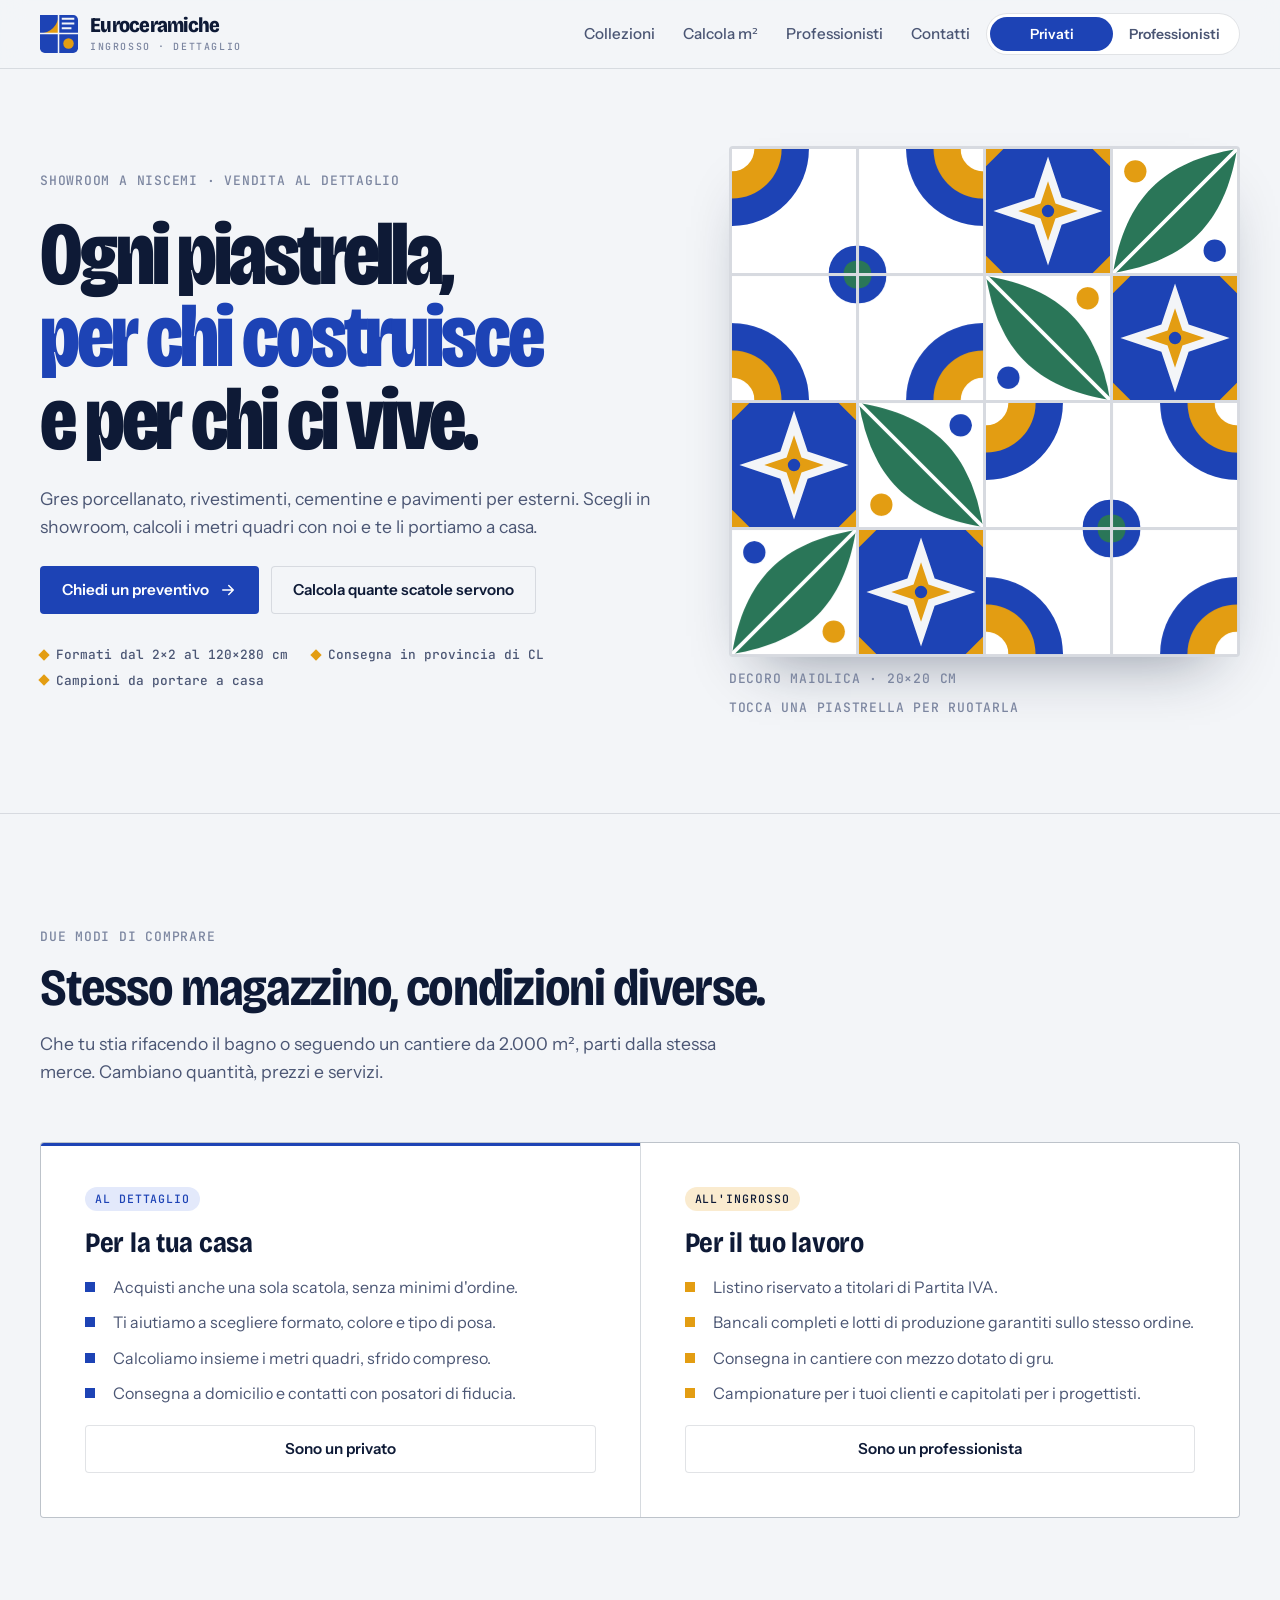
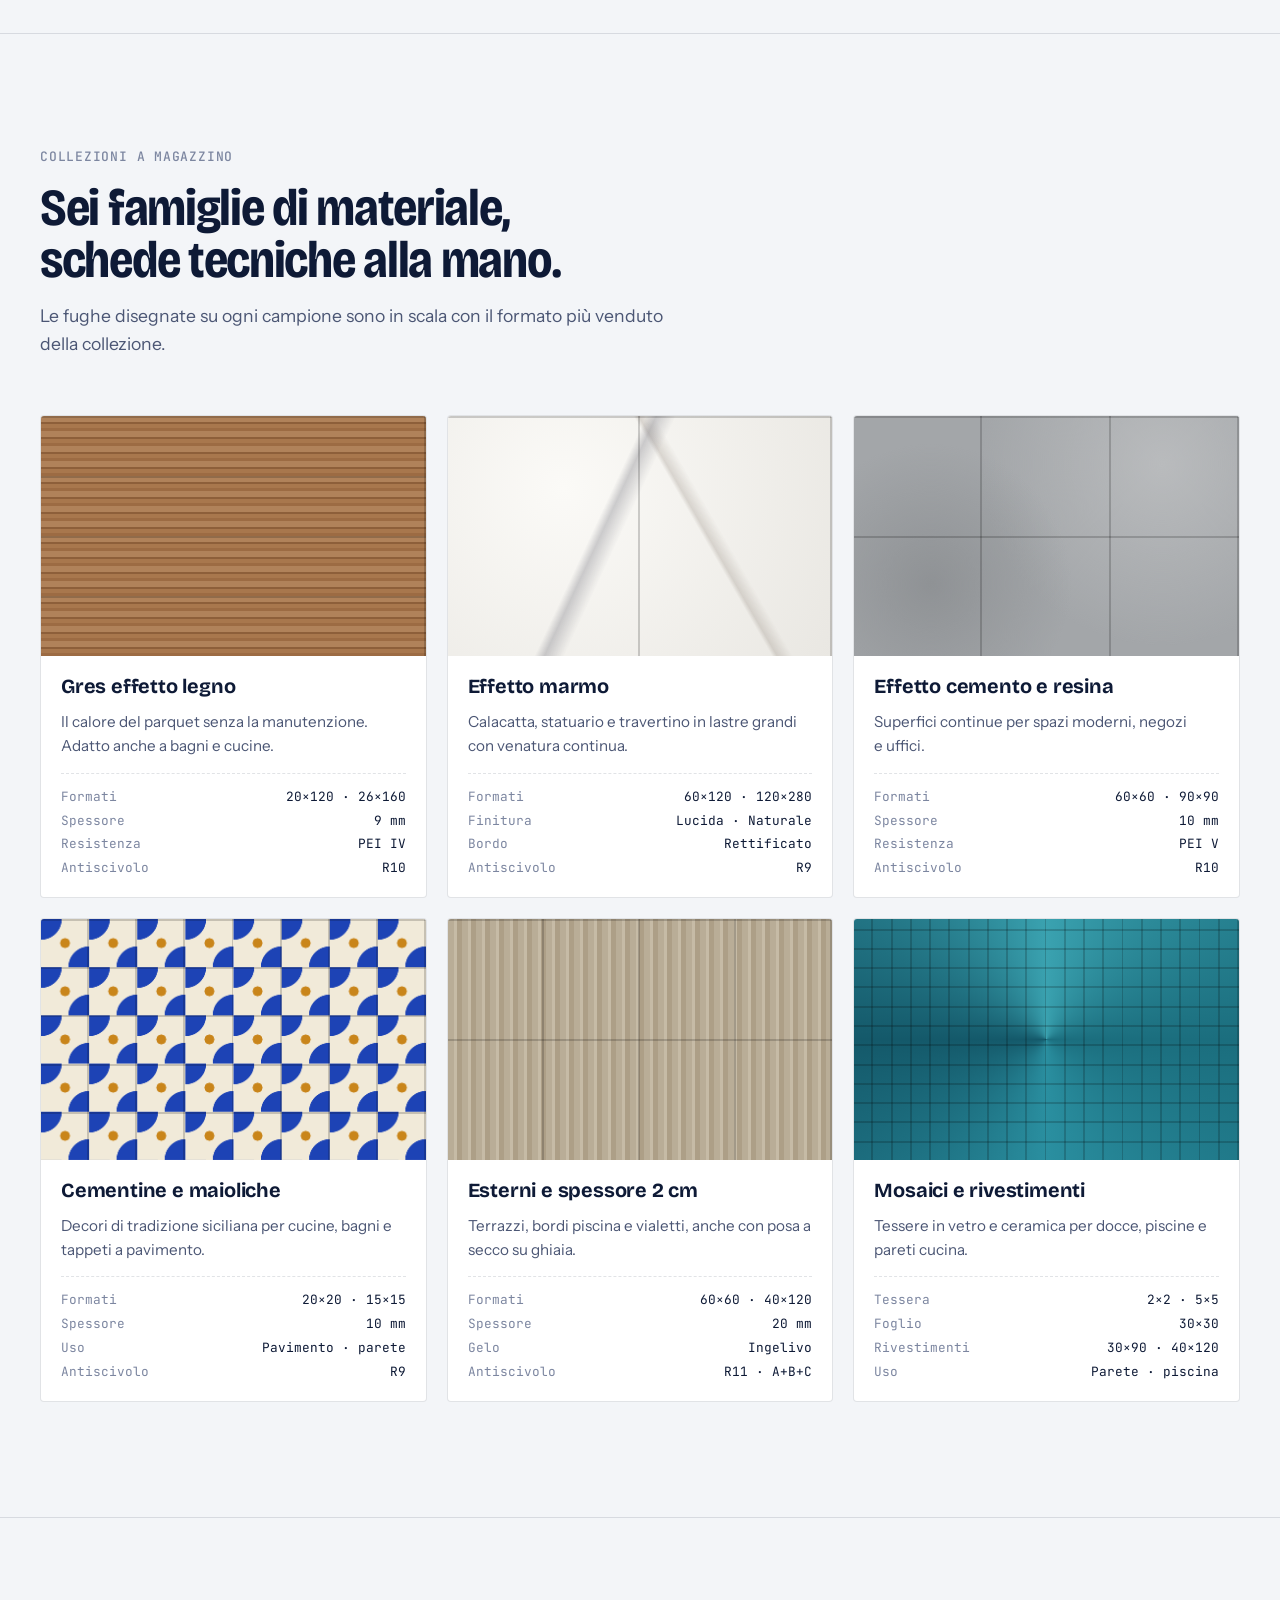
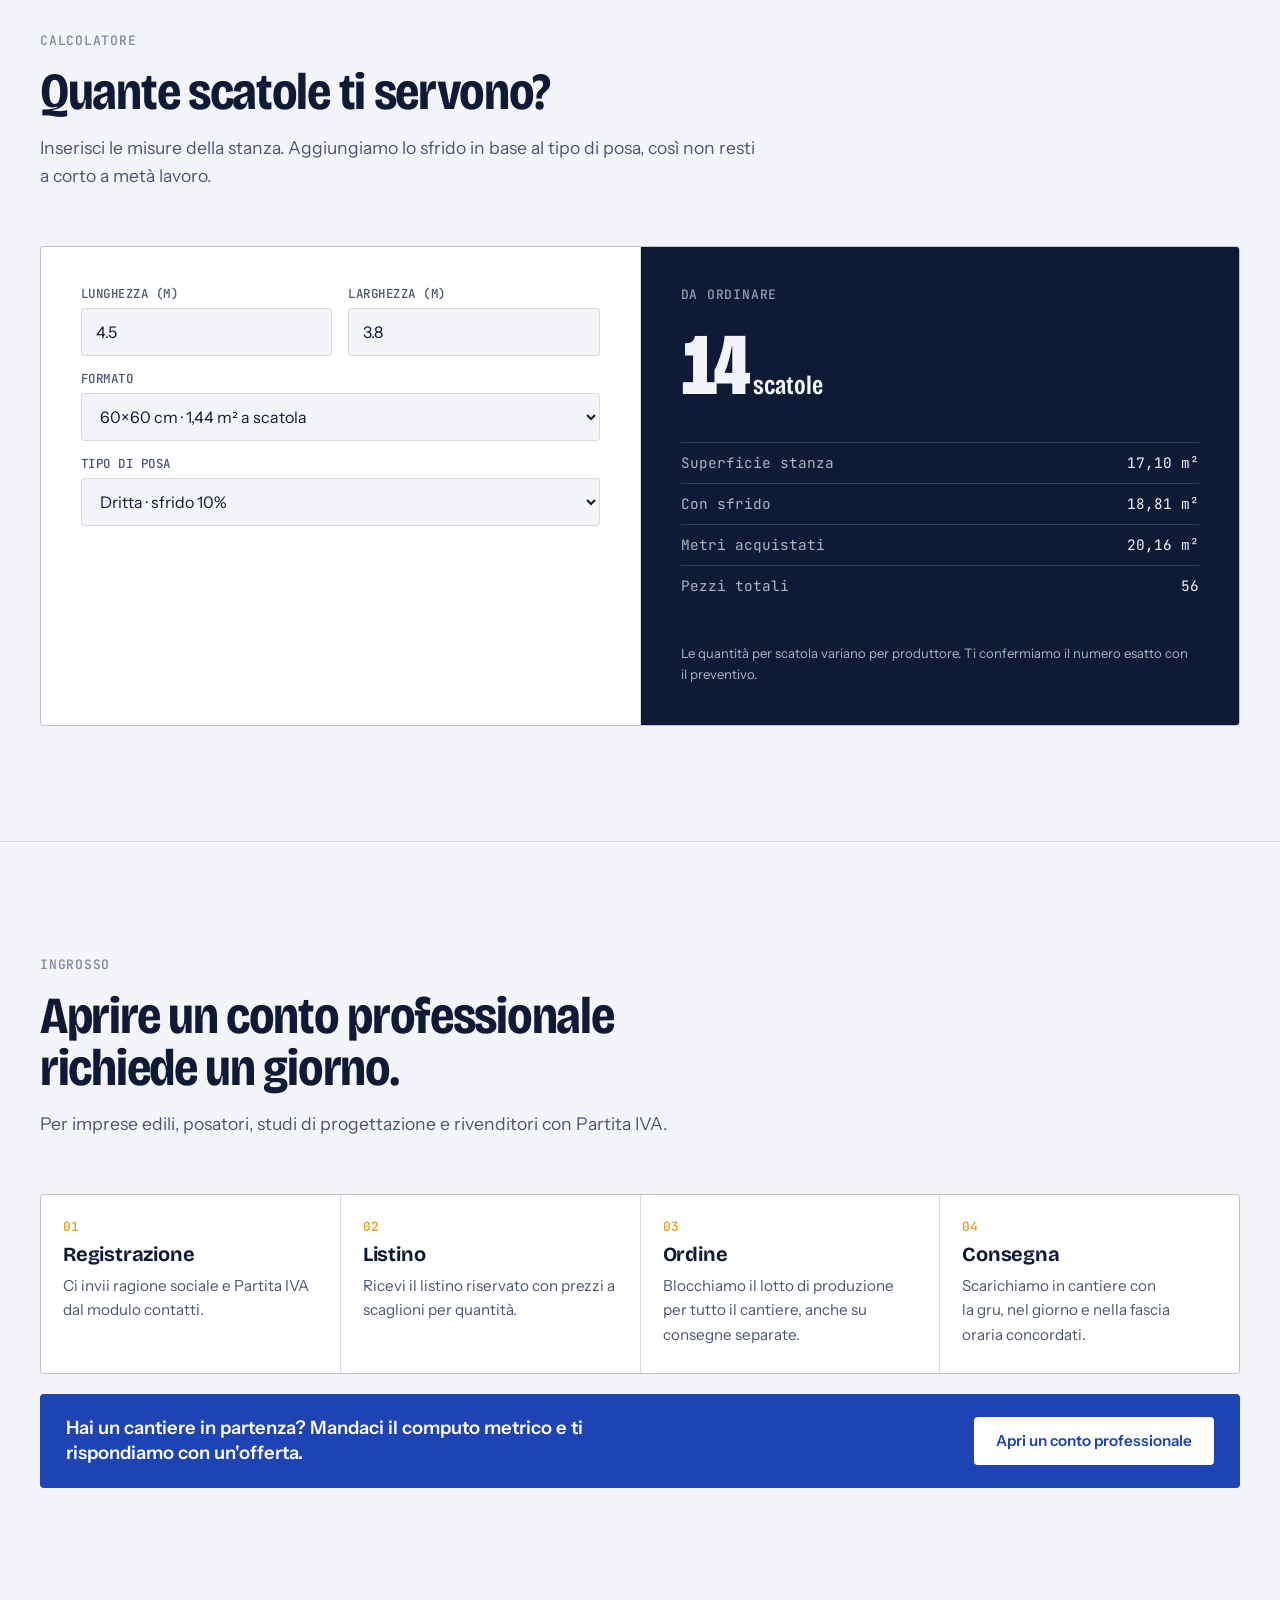
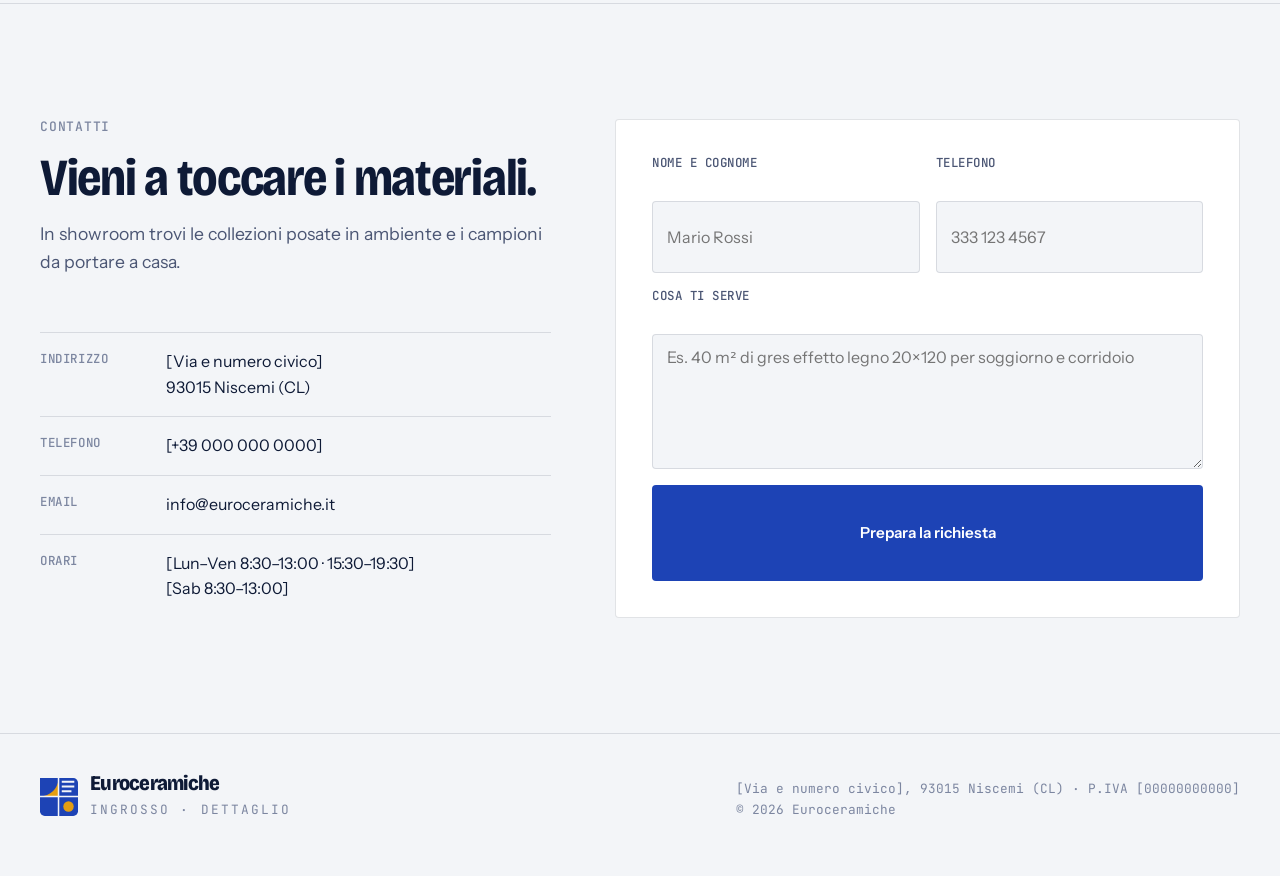
==== commit 76fbb60a: "Nuovo sito Euroceramiche: ingrosso e dettaglio, logo e calcolatore m² Sostituisce la homepage con un" ====
--- a/index.html
+++ b/index.html
@@ -3,1627 +3,651 @@
 <head>
 <meta charset="utf-8">
 <meta name="viewport" content="width=device-width, initial-scale=1, viewport-fit=cover">
-<title>Euroceramiche Niscemi — Piastrelle, ceramiche e arredo bagno · Showroom a Niscemi (CL)</title>
-<meta name="description" content="Piastrelle, gres porcellanato, marmi e arredo bagno di qualità a Niscemi. Showroom con campionario completo, preventivi gratuiti, progettazione e consegna in cantiere per privati e professionisti.">
-<meta name="theme-color" content="#0d0d0c">
-<meta property="og:type" content="website">
-<meta property="og:locale" content="it_IT">
-<meta property="og:title" content="Euroceramiche Niscemi — Superfici da scegliere con le mani">
-<meta property="og:description" content="Showroom a Niscemi (CL). Collezioni, preventivi gratuiti, consulenza su WhatsApp.">
-<meta property="og:image" content="img/hero.webp">
-<link rel="icon" href="data:image/svg+xml,<svg xmlns='http://www.w3.org/2000/svg' viewBox='0 0 32 32'><rect width='32' height='32' rx='7' fill='%231c1a17'/><text x='16' y='23' font-family='Georgia,serif' font-size='19' text-anchor='middle' fill='%23f4f1ec'>E</text></svg>">
-<link rel="preload" href="fonts/hanken-grotesk.woff2" as="font" type="font/woff2" crossorigin>
-<link rel="preload" as="image" href="img/hero.webp" imagesrcset="img/hero-1000.webp 1000w, img/hero.webp 2000w" imagesizes="100vw" fetchpriority="high">
-
-<!-- Dati strutturati per Google (SEO locale). Completare i campi tra [ ]. -->
-<script type="application/ld+json">
-{
-  "@context": "https://schema.org",
-  "@type": "HomeGoodsStore",
-  "name": "Euroceramiche Niscemi",
-  "description": "Piastrelle, ceramiche, gres porcellanato e arredo bagno. Showroom a Niscemi.",
-  "telephone": "+39 000 000 0000",
-  "email": "info@euroceramiche-niscemi.it",
-  "image": "img/hero.webp",
-  "address": { "@type": "PostalAddress", "streetAddress": "[Via e numero civico]", "addressLocality": "Niscemi", "postalCode": "93015", "addressRegion": "CL", "addressCountry": "IT" },
-  "areaServed": ["Niscemi", "Gela", "Caltagirone", "Provincia di Caltanissetta"],
-  "openingHoursSpecification": [
-    { "@type": "OpeningHoursSpecification", "dayOfWeek": ["Monday","Tuesday","Wednesday","Thursday","Friday"], "opens": "08:30", "closes": "13:00" },
-    { "@type": "OpeningHoursSpecification", "dayOfWeek": ["Monday","Tuesday","Wednesday","Thursday","Friday"], "opens": "15:30", "closes": "19:30" },
-    { "@type": "OpeningHoursSpecification", "dayOfWeek": "Saturday", "opens": "08:30", "closes": "13:00" }
-  ]
-}
-</script>
-
+<title>Euroceramiche</title>
+<meta name="description" content="Euroceramiche, Niscemi: piastrelle e ceramiche all'ingrosso per imprese e professionisti, al dettaglio per privati. Gres porcellanato, rivestimenti, cementine, esterni.">
+<meta name="theme-color" content="#f3f5f8">
+<link rel="icon" href="img/logo-mark.svg" type="image/svg+xml">
+<link rel="preconnect" href="https://fonts.googleapis.com">
+<link rel="preconnect" href="https://fonts.gstatic.com" crossorigin>
+<link rel="stylesheet" href="https://fonts.googleapis.com/css2?family=Bricolage+Grotesque:opsz,wdth,wght@12..96,75..100,400..800&family=Instrument+Sans:wght@400;500;600&family=JetBrains+Mono:wght@400;500&display=swap">
 <style>
-@font-face { font-family: "Hanken Grotesk"; src: url(fonts/hanken-grotesk.woff2) format("woff2"); font-weight: 400 800; font-style: normal; font-display: swap; }
-
-/* ==========================================================================
-   Token — carta calda, inchiostro, un solo accento discreto
-   ========================================================================== */
+/* Layout: una griglia di posa. Ogni sezione è "piastrellata" su una griglia a 12 colonne,
+   con fughe sottili come separatori; l'hero è un pannello di piastrelle maiolicate che si possono ruotare. */
 :root {
-  --bg: oklch(14.5% .004 70);            /* nero caldo */
-  --surface: oklch(18.5% .005 70);
-  --surface-2: oklch(22.5% .006 70);
-  --ink: oklch(95.5% .006 85);
-  --ink-2: oklch(76% .008 80);
-  --ink-3: oklch(60% .008 80);
-  --line: oklch(95% .006 85 / .1);
-  --line-strong: oklch(95% .006 85 / .2);
-  --accent: oklch(79% .12 72);           /* ambra */
-  --gold: oklch(79% .12 72);
-  --amber: oklch(79% .12 72);
-  --amber-ink: oklch(20% .03 60);
-  --ok: oklch(56% .12 152);
-  --danger: oklch(50% .16 28);
-  --wa: #1fae5b;
-  --dark: oklch(11% .004 70);
-  --dark-ink: oklch(95.5% .006 85);
-
-  --radius: 999px;                        /* pulsanti a pillola */
-  --r-img: clamp(18px, 2.2vw, 28px);     /* foto e riquadri morbidi */
-  --r-panel: clamp(24px, 3.4vw, 48px);   /* sezioni a pannello */
-  --panel-gap: clamp(8px, 1.4vw, 20px);
-  --ease-out: cubic-bezier(.23, 1, .32, 1);
-  --ease-lux: cubic-bezier(.77, 0, .175, 1);
-  --d-press: 140ms;
-  --d-fast: 200ms;
-  --d-base: 300ms;
-
-  --font-display: "Hanken Grotesk", ui-sans-serif, system-ui, -apple-system, "Segoe UI", sans-serif;
-  --font-sans: "Hanken Grotesk", ui-sans-serif, system-ui, -apple-system, "Segoe UI", sans-serif;
-  --wrap: 1320px;
-  --gutter: clamp(16px, 4vw, 56px);
-  --header-h: 76px;
-}
-
-/* ==========================================================================
-   Base
-   ========================================================================== */
+  --glaze: #f3f5f8;          /* smalto bianco freddo: sfondo */
+  --surface: #ffffff;
+  --ink: #0e1a36;            /* blu notte */
+  --ink-2: #4b5674;
+  --ink-3: #7c86a0;
+  --grout: rgba(14, 26, 54, .12);   /* la "fuga" tra le piastrelle */
+  --cobalt: #1d43b5;         /* blu maiolica di Caltagirone */
+  --cobalt-ink: #ffffff;
+  --cobalt-soft: #e3e9fb;
+  --saffron: #e39d12;        /* giallo zafferano */
+  --verde: #2a7658;          /* verde ramina */
+
+  --f-display: "Bricolage Grotesque", "Arial Narrow", ui-sans-serif, system-ui, sans-serif;
+  --f-body: "Instrument Sans", ui-sans-serif, system-ui, -apple-system, "Segoe UI", sans-serif;
+  --f-mono: "JetBrains Mono", ui-monospace, "SFMono-Regular", Menlo, monospace;
+
+  --s-1: .8125rem; --s0: 1rem; --s1: 1.25rem; --s2: 1.75rem; --s3: clamp(2rem, 4.2vw, 3.25rem); --s4: clamp(2.6rem, 7vw, 5.6rem);
+  --r: 4px;                  /* angoli quasi vivi, come una piastrella rettificata */
+  --wrap: 1200px;
+  --ease: cubic-bezier(.23, 1, .32, 1);
+}
+@media (prefers-color-scheme: dark) {
+  :root:not([data-theme="light"]) {
+    --glaze: #0a1121; --surface: #111a30; --ink: #edf1fa; --ink-2: #a9b3cb; --ink-3: #7a84a0;
+    --grout: rgba(237, 241, 250, .11); --cobalt: #7092ff; --cobalt-ink: #08112a; --cobalt-soft: #18254a;
+    --saffron: #f2b43c; --verde: #4fae86; color-scheme: dark;
+  }
+}
+:root[data-theme="dark"] {
+  --glaze: #0a1121; --surface: #111a30; --ink: #edf1fa; --ink-2: #a9b3cb; --ink-3: #7a84a0;
+  --grout: rgba(237, 241, 250, .11); --cobalt: #7092ff; --cobalt-ink: #08112a; --cobalt-soft: #18254a;
+  --saffron: #f2b43c; --verde: #4fae86; color-scheme: dark;
+}
+
 *, *::before, *::after { box-sizing: border-box; }
-html { -webkit-text-size-adjust: 100%; scroll-padding-top: calc(var(--header-h) + 12px); }
+[hidden] { display: none !important; }
+html { scroll-behavior: smooth; scroll-padding-top: 80px; -webkit-text-size-adjust: 100%; }
 body {
-  margin: 0; background: var(--bg); color: var(--ink);
-  font: 400 1rem/1.65 var(--font-sans);
-  -webkit-font-smoothing: antialiased; text-rendering: optimizeLegibility; -webkit-tap-highlight-color: transparent;
-}
-img { display: block; max-width: 100%; }
+  margin: 0; background: var(--glaze); color: var(--ink);
+  font: 400 var(--s0)/1.6 var(--f-body); -webkit-font-smoothing: antialiased;
+}
+h1, h2, h3 { font-family: var(--f-display); font-weight: 700; line-height: 1; letter-spacing: -.025em; margin: 0; text-wrap: balance; }
+h2 { font-size: var(--s3); font-variation-settings: "wdth" 85; }
+h3 { font-size: var(--s1); letter-spacing: -.01em; }
+p { margin: 0; text-wrap: pretty; }
 a { color: inherit; }
-h1, h2, h3 { font-family: var(--font-display); font-weight: 400; letter-spacing: -.02em; line-height: 1.02; margin: 0; text-wrap: balance; }
-h2 { font-size: clamp(2.4rem, 5.2vw, 4.6rem); }
-h3 { font-size: 1.5rem; line-height: 1.15; }
-h1 em, h2 em { font-style: italic; }
-p { margin: 0; text-wrap: pretty; }
-::selection { background: var(--ink); color: var(--bg); }
-:focus-visible { outline: 1.5px solid var(--accent); outline-offset: 3px; }
-
-.wrap { width: min(var(--wrap), 100% - 2 * var(--gutter)); margin-inline: auto; }
-.section { padding-block: clamp(96px, 13vw, 180px); }
-.label { display: inline-flex; align-items: center; gap: 14px; font-size: .72rem; font-weight: 600; letter-spacing: .22em; text-transform: uppercase; color: var(--ink-2); }
-.label .n { font-family: var(--font-display); font-style: italic; font-size: .95rem; letter-spacing: 0; text-transform: none; color: var(--ink-3); }
-.head { display: grid; grid-template-columns: minmax(0, 1.3fr) minmax(0, 1fr); gap: 28px 80px; align-items: end; margin-bottom: clamp(48px, 7vw, 88px); }
-.head .label { grid-column: 1 / -1; }
-.head p { color: var(--ink-2); font-size: 1.05rem; max-width: 44ch; }
-@media (max-width: 860px) { .head { grid-template-columns: 1fr; } }
-.sr-only { position: absolute; width: 1px; height: 1px; overflow: hidden; clip: rect(0 0 0 0); white-space: nowrap; }
-.skip { position: fixed; left: 16px; top: -60px; z-index: 100; padding: 10px 16px; background: var(--ink); color: var(--bg); text-decoration: none; transition: top var(--d-fast) var(--ease-out); }
-.skip:focus { top: 12px; }
-
-/* ==========================================================================
-   Pulsanti e link
-   ========================================================================== */
+:focus-visible { outline: 2px solid var(--cobalt); outline-offset: 3px; }
+::selection { background: var(--cobalt); color: var(--cobalt-ink); }
+.wrap { width: min(var(--wrap), 100% - 32px); margin-inline: auto; }
+.section { padding-block: clamp(64px, 9vw, 120px); border-top: 1px solid var(--grout); }
+.label { font: 500 var(--s-1)/1.3 var(--f-mono); letter-spacing: .06em; text-transform: uppercase; color: var(--ink-3); }
+.lead { color: var(--ink-2); font-size: 1.1rem; max-width: 60ch; }
+.head { display: grid; gap: 16px; margin-bottom: clamp(32px, 5vw, 56px); max-width: 760px; }
+.sr { position: absolute; width: 1px; height: 1px; overflow: hidden; clip: rect(0 0 0 0); white-space: nowrap; }
+
+/* Bottoni */
 .btn {
-  --btn-bg: var(--ink); --btn-fg: var(--bg);
-  display: inline-flex; align-items: center; justify-content: center; gap: 12px;
-  min-height: 54px; padding: 0 28px; border: 0; border-radius: var(--radius); cursor: pointer;
-  background: var(--btn-bg); color: var(--btn-fg);
-  font: 500 .8rem/1 var(--font-sans); letter-spacing: .16em; text-transform: uppercase; text-decoration: none; white-space: nowrap;
-  transition: transform var(--d-press) var(--ease-out), background-color var(--d-base) var(--ease-out), color var(--d-base) var(--ease-out), box-shadow var(--d-base) var(--ease-out);
-  user-select: none; -webkit-user-select: none;
-}
-.btn:active { transform: scale(.98); }
-.btn svg { width: 18px; height: 18px; flex: none; }
-.btn--light { --btn-bg: #f4f1ec; --btn-fg: #1c1a17; }
-.btn--line { --btn-bg: transparent; --btn-fg: var(--ink); box-shadow: inset 0 0 0 1px var(--line-strong); }
-.btn--line-light { --btn-bg: transparent; --btn-fg: #f4f1ec; box-shadow: inset 0 0 0 1px rgb(244 241 236 / .45); }
-.btn--wa { --btn-bg: var(--wa); --btn-fg: #fff; }
-@media (hover: hover) and (pointer: fine) {
-  .btn:hover { --btn-bg: oklch(32% .01 70); }
-  .btn--light:hover { --btn-bg: #fff; }
-  .btn--line:hover { --btn-bg: var(--ink); --btn-fg: var(--bg); box-shadow: none; }
-  .btn--line-light:hover { --btn-bg: #f4f1ec; --btn-fg: #1c1a17; box-shadow: none; }
-  .btn--wa:hover { --btn-bg: #1a9a50; }
-  .btn .arrow { transition: transform var(--d-base) var(--ease-out); }
-  .btn:hover .arrow { transform: translateX(4px); }
-}
-.link { display: inline-flex; align-items: center; gap: 10px; padding: 6px 0; border: 0; color: inherit; cursor: pointer; font: 600 .76rem/1.2 var(--font-sans); letter-spacing: .16em; text-transform: uppercase; text-decoration: none; background: linear-gradient(currentColor, currentColor) 0 100% / 100% 1px no-repeat; transition: background-size 500ms var(--ease-out); }
-.link svg { width: 16px; height: 16px; flex: none; }
-@media (hover: hover) and (pointer: fine) { .link:hover { background-size: 0 1px; background-position: 100% 100%; } }
-
-/* ==========================================================================
-   Header — trasparente sulla foto, carta quando si scorre
-   ========================================================================== */
+  display: inline-flex; align-items: center; justify-content: center; gap: 10px;
+  min-height: 48px; padding: 0 22px; border: 0; border-radius: var(--r); cursor: pointer;
+  background: var(--ink); color: var(--glaze); text-decoration: none;
+  font: 600 .95rem/1 var(--f-body); transition: transform .16s var(--ease), background-color .2s var(--ease);
+}
+.btn:active { transform: scale(.97); }
+.btn--cobalt { background: var(--cobalt); color: var(--cobalt-ink); }
+.btn--line { background: transparent; color: var(--ink); box-shadow: inset 0 0 0 1px var(--grout); }
+@media (hover: hover) { .btn--line:hover { box-shadow: inset 0 0 0 1px var(--ink-3); } .btn:hover .arr { transform: translateX(3px); } }
+.arr { width: 18px; height: 18px; transition: transform .2s var(--ease); }
+
+/* Header */
 .header {
-  position: fixed; top: 0; left: 0; right: 0; z-index: 50; height: var(--header-h);
-  color: var(--ink); background: transparent;
-  transition: background-color 500ms var(--ease-out), color 500ms var(--ease-out), box-shadow 500ms var(--ease-out), transform 500ms var(--ease-out);
-}
-.header.is-solid { background: color-mix(in oklch, var(--bg) 92%, transparent); backdrop-filter: blur(14px); -webkit-backdrop-filter: blur(14px); box-shadow: 0 1px 0 var(--line); }
-.header.is-over { color: #f4f1ec; }
-.header.is-hidden { transform: translateY(-100%); }
-.header .wrap { display: flex; align-items: center; gap: 32px; height: 100%; }
-.logo { display: flex; flex-direction: column; text-decoration: none; margin-right: auto; line-height: 1; }
-.logo b { font-family: var(--font-display); font-weight: 400; font-size: 1.55rem; letter-spacing: -.01em; }
-.logo small { font-size: .62rem; font-weight: 600; letter-spacing: .32em; text-transform: uppercase; opacity: .7; margin-top: 6px; }
-.nav { display: flex; align-items: center; gap: 30px; }
-.nav a { position: relative; font-size: .74rem; font-weight: 600; letter-spacing: .18em; text-transform: uppercase; text-decoration: none; padding-block: 6px; }
-.nav a::after { content: ""; position: absolute; left: 0; right: 0; bottom: 0; height: 1px; background: currentColor; transform: scaleX(0); transform-origin: right; transition: transform 500ms var(--ease-out); }
-.nav a[aria-current="true"]::after { transform: scaleX(1); }
-@media (hover: hover) and (pointer: fine) { .nav a:hover::after { transform: scaleX(1); transform-origin: left; } }
-.header-cta { display: flex; align-items: center; gap: 24px; }
-.header-cta .btn { min-height: 44px; padding: 0 20px; font-size: .7rem; }
-.header.is-over .header-cta .btn { --btn-bg: #f4f1ec; --btn-fg: #1c1a17; }
-.status { display: inline-flex; align-items: center; gap: 9px; font-size: .84rem; white-space: nowrap; }
-.status-dot { width: 7px; height: 7px; border-radius: 50%; background: currentColor; opacity: .45; flex: none; }
-.status[data-open="true"] .status-dot { background: var(--ok); opacity: 1; box-shadow: 0 0 0 4px color-mix(in oklch, var(--ok) 22%, transparent); }
-.menu-toggle { display: none; width: 44px; height: 44px; place-items: center; border: 0; background: transparent; color: inherit; cursor: pointer; }
-.menu-toggle svg { width: 26px; height: 26px; }
-.menu-toggle .l1, .menu-toggle .l2 { transition: transform var(--d-base) var(--ease-out); transform-origin: center; transform-box: fill-box; }
-.menu-toggle[aria-expanded="true"] .l1 { transform: translateY(3.5px) rotate(45deg); }
-.menu-toggle[aria-expanded="true"] .l2 { transform: translateY(-3.5px) rotate(-45deg); }
-@media (max-width: 1100px) { .header-cta .status { display: none; } }
-@media (max-width: 900px) {
-  .menu-toggle { display: grid; }
-  .header-cta { display: none; }
-  .nav {
-    position: fixed; inset: 0; z-index: -1; flex-direction: column; align-items: flex-start; justify-content: center; gap: 6px;
-    padding: var(--header-h) var(--gutter) 40px; background: var(--bg); color: var(--ink);
-    clip-path: inset(0 0 100% 0); transition: clip-path 600ms var(--ease-lux);
-  }
-  .nav.is-open { clip-path: inset(0 0 0 0); }
-  .nav a { font-family: var(--font-display); font-size: 2.6rem; font-weight: 400; letter-spacing: -.01em; text-transform: none; }
-  .nav a::after { display: none; }
-  .header.menu-open { color: var(--ink); background: transparent; box-shadow: none; backdrop-filter: none; -webkit-backdrop-filter: none; transform: none; }
-}
-
-/* ==========================================================================
-   Viaggio iniziale: sezione bloccata, la camera "entra" nelle foto e passa
-   alla scena successiva attraverso una finestra ad arco che si allarga.
-   ========================================================================== */
-.journey { position: relative; height: 100vh; height: 100svh; background: #1d1915; color: #f4f1ec; }
-.journey-sticky { position: sticky; top: 0; height: 100vh; height: 100svh; overflow: hidden; }
-.scene { position: absolute; inset: 0; overflow: hidden; background: #1d1915; }
-.scene + .scene { clip-path: inset(50% 50% 50% 50%); }
-.scene img { position: absolute; inset: 0; width: 100%; height: 100%; object-fit: cover; transform: scale(var(--s, 1)); will-change: transform; }
-.scene-zoom { position: absolute; inset: 0; animation: heroZoom 2600ms var(--ease-out) both; }
-@keyframes heroZoom { from { transform: scale(1.14); filter: brightness(.55); } }
-.scene::after { content: ""; position: absolute; inset: 0; pointer-events: none; background: linear-gradient(to top, rgb(24 19 15 / .78) 0%, rgb(24 19 15 / .18) 55%, rgb(24 19 15 / .35) 100%); }
-
-.journey-text { position: absolute; inset: auto 0 0 0; z-index: 2; padding-bottom: clamp(40px, 7vw, 80px); }
-.journey-text .wrap { display: grid; }
-.jt { grid-area: 1 / 1; align-self: end; pointer-events: none; }
-.jt.is-active { pointer-events: auto; }
-.jt .label { color: rgb(244 241 236 / .8); }
-.jt-h { font-family: var(--font-display); font-weight: 400; font-size: clamp(3rem, 8.4vw, 8.2rem); line-height: .92; letter-spacing: -.035em; margin: 22px 0 24px; max-width: 11ch; text-wrap: balance; }
-.jt-h em { font-style: italic; }
-.jt-sub { font-size: clamp(1rem, 1.4vw, 1.15rem); color: rgb(244 241 236 / .82); max-width: 40ch; }
-.jt .label, .jt-sub, .jt .hero-cta { opacity: 0; transform: translateY(14px); transition: opacity 700ms var(--ease-out), transform 900ms var(--ease-out); }
-.jt.is-active .label, .jt.is-active .jt-sub, .jt.is-active .hero-cta { opacity: 1; transform: none; transition-delay: 250ms; }
-.jt.is-active .jt-sub { transition-delay: 380ms; }
-.jt.is-active .hero-cta { transition-delay: 500ms; }
-.jt .split .w > span { transition-duration: 900ms; }
-.jt:not(.is-active) .split .w > span { transform: translateY(-140%); transition-duration: 600ms; transition-delay: 0ms; }
-.jt .split .w { padding-top: .08em; margin-top: -.08em; }
-.jt:not(.is-active) .split:not(.was-in) .w > span { transform: translateY(140%); }
-.jt:not(.is-active) .split { visibility: hidden; transition: visibility 0s linear 600ms; }
-.jt.is-active .split { visibility: visible; transition: none; }
-.hero-cta { display: flex; flex-wrap: wrap; gap: 14px 28px; align-items: center; margin-top: 30px; }
-html:not(.js) .jt .label, html:not(.js) .jt-sub, html:not(.js) .jt .hero-cta { opacity: 1; transform: none; }
-
-.journey-index { position: absolute; right: var(--gutter); top: 50%; z-index: 2; translate: 0 -50%; display: grid; gap: 14px; justify-items: end; font-family: var(--font-display); font-style: italic; font-size: .95rem; color: rgb(244 241 236 / .4); }
-.journey-index span { transition: color 500ms var(--ease-out); display: flex; align-items: center; gap: 12px; }
-.journey-index span::before { content: ""; width: 0; height: 1px; background: currentColor; transition: width 600ms var(--ease-out); }
-.journey-index span.is-active { color: #f4f1ec; }
-.journey-index span.is-active::before { width: 28px; }
-.journey-meta { position: absolute; right: var(--gutter); bottom: clamp(40px, 7vw, 80px); z-index: 2; display: grid; gap: 12px; justify-items: end; font-size: .88rem; color: rgb(244 241 236 / .8); }
-.journey-meta a { text-decoration: none; }
-.scroll-line { position: absolute; left: 50%; bottom: 0; z-index: 2; width: 1px; height: 64px; background: rgb(244 241 236 / .25); overflow: hidden; transition: opacity 500ms var(--ease-out); }
-.scroll-line::after { content: ""; position: absolute; inset: 0; background: #f4f1ec; animation: scrollLine 2.4s var(--ease-lux) infinite; }
-.journey.is-moving .scroll-line { opacity: 0; }
-@keyframes scrollLine { from { transform: translateY(-100%); } to { transform: translateY(100%); } }
-@media (max-width: 760px) {
-  .journey-index { top: auto; bottom: auto; top: calc(var(--header-h) + 20px); translate: 0; flex-direction: row; display: flex; gap: 10px; font-size: .85rem; }
-  .journey-index span::before { display: none; }
-  .journey-meta { display: none; }
-  .scroll-line { display: none; }
-  .journey-text { padding-bottom: calc(96px + env(safe-area-inset-bottom)); }
-  .hero-cta .btn { flex: 1 1 100%; }
-}
-
-/* Titoli che salgono parola per parola */
-.split .w { display: inline-block; overflow: hidden; vertical-align: top; padding-bottom: .1em; margin-bottom: -.1em; }
-.split .w > span { display: inline-block; transform: translateY(105%); transition: transform 1300ms var(--ease-out); transition-delay: calc(var(--wi) * 70ms + var(--base, 0ms)); }
-.split.is-in .w > span { transform: none; }
-
-/* ==========================================================================
-   Manifesto: il testo si "accende" leggendo
-   ========================================================================== */
-.statement p.big { font-family: var(--font-display); font-size: clamp(1.9rem, 3.7vw, 3.4rem); line-height: 1.2; letter-spacing: -.015em; max-width: 26ch; }
-.statement .word { opacity: .16; transition: opacity 400ms var(--ease-out); }
-.statement .word.is-lit { opacity: 1; }
-.collage { display: grid; grid-template-columns: repeat(12, minmax(0, 1fr)); gap: var(--gutter); margin-top: clamp(64px, 9vw, 128px); align-items: start; }
-.collage .c1 { grid-column: 1 / 8; }
-.collage .c2 { grid-column: 9 / 13; margin-top: clamp(80px, 14vw, 220px); }
-.collage .c1 .frame { aspect-ratio: 4 / 3.2; }
-.collage .c2 .frame { aspect-ratio: 3 / 4; }
-.collage figcaption { display: flex; justify-content: space-between; gap: 16px; margin-top: 16px; font-size: .82rem; color: var(--ink-3); }
-.collage .c2 p { margin-top: 28px; color: var(--ink-2); max-width: 36ch; }
-.collage .c2 .link { margin-top: 24px; }
-@media (max-width: 760px) {
-  .collage .c1 { grid-column: 1 / -1; }
-  .collage .c2 { grid-column: 4 / -1; margin-top: 0; }
-}
-
-/* Cornice immagine: si svela come un sipario, la foto si assesta dentro */
-.frame { position: relative; overflow: hidden; background: var(--surface-2); }
-.frame img { width: 100%; height: 100%; object-fit: cover; }
-.js [data-clip] { clip-path: inset(100% 0 0 0); transition: clip-path 1500ms var(--ease-lux); }
-.js [data-clip] img { transform: scale(1.3); transition: transform 2200ms var(--ease-out); }
-.js [data-clip].is-in { clip-path: inset(0 0 0 0); }
-.js [data-clip].is-in img { transform: scale(1); }
-[data-speed] { will-change: transform; }
-
-/* ==========================================================================
-   Numeri: contatori che salgono quando entrano nello schermo
-   ========================================================================== */
-.stats { display: grid; grid-template-columns: repeat(4, minmax(0, 1fr)); border-top: 1px solid var(--line-strong); border-bottom: 1px solid var(--line-strong); }
-.stat { padding: clamp(28px, 4vw, 48px) clamp(16px, 2.5vw, 36px) clamp(28px, 4vw, 44px); display: grid; gap: 14px; align-content: start; }
-.stat + .stat { border-left: 1px solid var(--line); }
-.stat-n { font-family: var(--font-display); font-size: clamp(3.2rem, 6.4vw, 6rem); line-height: .9; letter-spacing: -.03em; font-variant-numeric: lining-nums tabular-nums; white-space: nowrap; }
-.stat-n small { font-size: .42em; letter-spacing: 0; margin-left: .08em; font-style: italic; color: var(--ink-3); }
-.stat-l { font-size: .7rem; font-weight: 600; letter-spacing: .2em; text-transform: uppercase; color: var(--ink-2); }
-.stat-sub { font-size: .88rem; color: var(--ink-3); margin-top: -6px; }
-.stat .link { justify-self: start; margin-top: 4px; font-size: .68rem; }
-.stars { display: inline-flex; gap: 3px; color: var(--gold); }
-.stars svg { width: 15px; height: 15px; }
-@media (max-width: 900px) {
-  .stats { grid-template-columns: 1fr 1fr; }
-  .stat:nth-child(3) { border-left: 0; }
-  .stat:nth-child(n+3) { border-top: 1px solid var(--line); }
-  .stat { padding-inline: 4px 16px; }
-  .stat + .stat:nth-child(even) { padding-left: 18px; }
-  .stat-n { font-size: clamp(2.5rem, 11vw, 3.4rem); }
-}
-
-/* ==========================================================================
-   Ambienti: galleria orizzontale bloccata durante lo scroll
-   ========================================================================== */
-.rooms { position: relative; background: var(--dark); color: var(--dark-ink); }
-.rooms-sticky { position: sticky; top: 0; height: 100vh; height: 100svh; overflow: hidden; display: flex; flex-direction: column; justify-content: center; }
-.rooms-track { display: flex; align-items: center; gap: clamp(24px, 4vw, 64px); padding-inline: var(--gutter); transform: translateX(var(--x, 0px)); will-change: transform; }
-.rooms-intro { flex: none; width: min(420px, 80vw); padding-right: 2vw; }
-.rooms-intro .label { color: rgb(244 241 236 / .65); }
-.rooms-intro h2 { margin: 24px 0; }
-.rooms-intro p { color: rgb(244 241 236 / .7); }
-.room { flex: none; width: min(64vw, 980px); margin: 0; }
-.room .frame { aspect-ratio: 16 / 10; background: #2a2620; }
-.room .frame img { transform: scale(1.12) translateX(var(--rx, 0%)); }
-.room figcaption { display: grid; grid-template-columns: auto 1fr auto; gap: 20px; align-items: baseline; padding: 22px 0 18px; border-bottom: 1px solid rgb(244 241 236 / .16); }
-.room .n { font-family: var(--font-display); font-style: italic; color: var(--gold); }
-.room h3 { font-size: clamp(1.6rem, 2.6vw, 2.2rem); }
-.room figcaption > span:last-child { font-size: .85rem; color: rgb(244 241 236 / .6); }
-.rooms-bar { position: absolute; left: var(--gutter); right: var(--gutter); bottom: clamp(24px, 4vw, 40px); height: 1px; background: rgb(244 241 236 / .16); }
-.rooms-bar::after { content: ""; position: absolute; inset: 0; background: var(--dark-ink); transform-origin: left; transform: scaleX(var(--rp, 0)); }
-@media (max-width: 860px) {
-  .rooms { padding-block: 96px 72px; }
-  .rooms-sticky { position: static; height: auto; overflow: visible; }
-  .rooms-track { transform: none; overflow-x: auto; scroll-snap-type: x mandatory; scrollbar-width: none; align-items: start; }
-  .rooms-track::-webkit-scrollbar { display: none; }
-  .rooms-intro { width: 78vw; }
-  .room { width: 82vw; scroll-snap-align: center; }
-  .room .frame img { transform: none; }
-  .room figcaption { grid-template-columns: auto 1fr; }
-  .room figcaption > span:last-child { grid-column: 1 / -1; }
-  .rooms-bar { display: none; }
-}
-
-/* ==========================================================================
-   Collezioni
-   ========================================================================== */
-.filters { display: flex; gap: 28px; overflow-x: auto; scrollbar-width: none; margin-bottom: 48px; border-bottom: 1px solid var(--line); }
-.filters::-webkit-scrollbar { display: none; }
-.chip {
-  position: relative; flex: none; padding: 0 0 16px; border: 0; background: none; cursor: pointer; color: var(--ink-3);
-  font: 600 .74rem/1 var(--font-sans); letter-spacing: .18em; text-transform: uppercase;
-  transition: color var(--d-base) var(--ease-out);
-}
-.chip::after { content: ""; position: absolute; left: 0; right: 0; bottom: -1px; height: 1px; background: var(--ink); transform: scaleX(0); transition: transform 500ms var(--ease-out); }
-.chip[aria-pressed="true"] { color: var(--ink); }
-.chip[aria-pressed="true"]::after { transform: scaleX(1); }
-.chip .count { margin-left: 6px; font-family: var(--font-display); font-style: italic; font-weight: 400; letter-spacing: 0; text-transform: none; }
-@media (hover: hover) and (pointer: fine) { .chip:hover { color: var(--ink); } }
-
-.products { display: grid; grid-template-columns: repeat(3, minmax(0, 1fr)); gap: clamp(40px, 5vw, 72px) clamp(20px, 3vw, 40px); align-items: start; }
-.product { display: flex; flex-direction: column; }
-.product[hidden] { display: none; }
-.product .frame { aspect-ratio: 4 / 5; }
-.product .frame img { transition: transform 1400ms var(--ease-out); }
-.product-body { padding-top: 22px; display: grid; gap: 8px; }
-.product-cat { font-size: .7rem; font-weight: 600; letter-spacing: .2em; text-transform: uppercase; color: var(--ink-3); }
-.product h3 { font-size: clamp(1.6rem, 2.2vw, 2rem); }
-.product-meta { font-size: .9rem; color: var(--ink-2); font-variant-numeric: tabular-nums; }
-.product-actions { display: flex; flex-wrap: wrap; gap: 8px 28px; margin-top: 12px; }
-.product-actions .wa-icon { color: var(--wa); }
-@media (hover: hover) and (pointer: fine) { .js .product:hover [data-clip].is-in img, .product:hover .frame img { transform: scale(1.05); } }
-@media (min-width: 1001px) { .product:nth-child(3n+2) { margin-top: 96px; } }
-@media (max-width: 1000px) { .products { grid-template-columns: repeat(2, minmax(0, 1fr)); } }
-@media (max-width: 1000px) and (min-width: 601px) { .product:nth-child(2n) { margin-top: 64px; } }
-@media (max-width: 600px) { .products { grid-template-columns: 1fr; } .product .frame { aspect-ratio: 4 / 4.4; } }
-.products-note { margin-top: clamp(56px, 7vw, 88px); padding-top: 28px; border-top: 1px solid var(--line); display: flex; flex-wrap: wrap; justify-content: space-between; gap: 16px 40px; align-items: center; color: var(--ink-2); }
-::view-transition-group(*) { animation-duration: 500ms; animation-timing-function: var(--ease-out); }
-
-/* ==========================================================================
-   Come lavoriamo
-   ========================================================================== */
-.steps { list-style: none; margin: 0; padding: 0; position: relative; display: grid; grid-template-columns: repeat(4, minmax(0, 1fr)); }
-.steps::before { content: ""; position: absolute; left: 0; right: 0; top: 0; height: 1px; background: var(--ink); transform-origin: left; transform: scaleX(0); transition: transform 1800ms var(--ease-lux); }
-.steps.is-in::before { transform: scaleX(1); }
-.js .steps[data-reveal] { opacity: 1; transform: none; }
-.step { padding: 36px 32px 0 0; opacity: 0; transform: translateY(16px); transition: opacity 1000ms var(--ease-out), transform 1000ms var(--ease-out); }
-.steps.is-in .step { opacity: 1; transform: none; }
-.steps.is-in .step:nth-child(2) { transition-delay: 250ms; }
-.steps.is-in .step:nth-child(3) { transition-delay: 500ms; }
-.steps.is-in .step:nth-child(4) { transition-delay: 750ms; }
-html:not(.js) .step { opacity: 1; transform: none; }
-.step .n { display: block; font-family: var(--font-display); font-style: italic; font-size: 1.1rem; color: var(--ink-3); margin-bottom: 48px; }
-.step h3 { margin-bottom: 14px; }
-.step p { color: var(--ink-2); font-size: .97rem; }
-@media (max-width: 900px) { .steps { grid-template-columns: 1fr 1fr; row-gap: 48px; } }
-@media (max-width: 560px) { .steps { grid-template-columns: 1fr; row-gap: 8px; } .step { padding: 28px 0 0; } .step .n { margin-bottom: 18px; } }
-
-/* ==========================================================================
-   Professionisti
-   ========================================================================== */
-.pro { background: var(--dark); color: var(--dark-ink); }
-.pro .wrap { display: grid; grid-template-columns: minmax(0, 1fr) minmax(0, 1fr); gap: clamp(48px, 8vw, 120px); align-items: center; }
-.pro .label { color: rgb(244 241 236 / .65); }
-.pro h2 { margin: 26px 0 28px; }
-.pro-lead { color: rgb(244 241 236 / .75); font-size: 1.06rem; max-width: 44ch; }
-.perks { list-style: none; margin: 40px 0 44px; padding: 0; border-top: 1px solid rgb(244 241 236 / .16); }
-.perks li { display: grid; grid-template-columns: 1fr auto; gap: 16px; padding: 18px 0; border-bottom: 1px solid rgb(244 241 236 / .16); }
-.perks strong { font-weight: 500; }
-.perks span { color: rgb(244 241 236 / .55); font-size: .9rem; text-align: right; }
-.pro .frame { aspect-ratio: 4 / 5; background: #2a2620; }
-@media (max-width: 900px) { .pro .wrap { grid-template-columns: 1fr; } .pro .frame { aspect-ratio: 4 / 3; order: -1; } .perks li { grid-template-columns: 1fr; gap: 2px; } .perks span { text-align: left; } }
-
-/* ==========================================================================
-   Showroom
-   ========================================================================== */
-.showroom { display: grid; grid-template-columns: minmax(0, 1fr) minmax(0, 1fr); background: var(--surface); box-shadow: 0 0 0 1px var(--line); }
-.visit { display: flex; flex-direction: column; gap: 32px; padding: clamp(28px, 5vw, 72px); }
-.visit address { font-style: normal; font-family: var(--font-display); font-size: clamp(1.8rem, 3vw, 2.6rem); line-height: 1.12; }
-.hours { width: 100%; border-collapse: collapse; font-size: .95rem; font-variant-numeric: tabular-nums; }
-.hours th { text-align: left; font-weight: 400; color: var(--ink-2); padding: 11px 0; }
-.hours td { text-align: right; padding: 11px 0; }
-.hours tr + tr > * { border-top: 1px solid var(--line); }
-.hours tr.is-today > * { color: var(--ink); font-weight: 600; }
-.hours tr.is-today th::after { content: "Oggi"; margin-left: 10px; font-family: var(--font-display); font-style: italic; font-weight: 400; color: var(--ink-3); }
-.contact-list { display: grid; gap: 8px; }
-.contact-list a { text-decoration: none; color: var(--ink-2); display: inline-flex; align-items: center; gap: 12px; }
-.contact-list svg { width: 17px; height: 17px; color: var(--ink-3); flex: none; }
-@media (hover: hover) and (pointer: fine) { .contact-list a:hover { color: var(--ink); } }
-.visit-actions { display: flex; flex-wrap: wrap; gap: 12px; margin-top: auto; }
-.showroom .frame { min-height: 100%; }
-@media (max-width: 900px) { .showroom { grid-template-columns: 1fr; } .showroom .frame { min-height: 280px; order: -1; } }
-
-/* ==========================================================================
-   Preventivo
-   ========================================================================== */
-.quote { display: grid; grid-template-columns: minmax(0, .85fr) minmax(0, 1.15fr); gap: clamp(40px, 7vw, 112px); align-items: start; }
-.quote-aside { position: sticky; top: calc(var(--header-h) + 40px); }
-.quote-aside h2 { margin: 26px 0 24px; }
-.quote-aside p { color: var(--ink-2); font-size: 1.05rem; max-width: 40ch; }
-.reassure { list-style: none; margin: 36px 0 0; padding: 0; border-top: 1px solid var(--line); }
-.reassure li { padding: 14px 0; border-bottom: 1px solid var(--line); font-size: .95rem; color: var(--ink-2); display: flex; gap: 14px; }
-.reassure li::before { content: "—"; color: var(--ink-3); }
-@media (max-width: 900px) { .quote { grid-template-columns: 1fr; } .quote-aside { position: static; } }
-
-.form { display: grid; gap: 28px; }
-.form-row { display: grid; grid-template-columns: 1fr 1fr; gap: 28px; }
-@media (max-width: 560px) { .form-row { grid-template-columns: 1fr; } }
-.field { display: grid; gap: 6px; align-content: start; }
-.field > label, .legend { font-size: .7rem; font-weight: 600; letter-spacing: .18em; text-transform: uppercase; color: var(--ink-2); }
-.legend { padding: 0; margin-bottom: 12px; }
-.opt { font-weight: 400; letter-spacing: 0; text-transform: none; color: var(--ink-3); font-size: .8rem; }
-.field input, .field textarea, .field select {
-  width: 100%; min-height: 48px; padding: 0; border: 0; border-radius: 0; background: transparent; color: var(--ink);
-  font: 400 1.05rem var(--font-sans); box-shadow: inset 0 -1px 0 var(--line-strong);
-  transition: box-shadow var(--d-base) var(--ease-out), background-color var(--d-base) var(--ease-out);
-}
-.field select { appearance: none; -webkit-appearance: none; cursor: pointer; background: url("data:image/svg+xml,<svg xmlns='http://www.w3.org/2000/svg' viewBox='0 0 24 24' fill='none' stroke='%23776f66' stroke-width='1.6' stroke-linecap='round'><path d='M7 10l5 5 5-5'/></svg>") no-repeat right center / 18px; }
-.field textarea { min-height: 96px; padding-top: 12px; resize: vertical; line-height: 1.5; }
-.field input::placeholder, .field textarea::placeholder { color: var(--ink-3); }
-.field input:focus, .field textarea:focus, .field select:focus { outline: none; box-shadow: inset 0 -2px 0 var(--ink); }
-.field [aria-invalid="true"] { box-shadow: inset 0 -2px 0 var(--danger); }
-.field-error { font-size: .84rem; color: var(--danger); display: none; }
-.field:has([aria-invalid="true"]) .field-error { display: block; }
-.field.is-flash input { animation: flash 1400ms var(--ease-out); }
-@keyframes flash { 0% { background-color: color-mix(in oklch, var(--gold) 35%, transparent); } }
-fieldset { border: 0; margin: 0; padding: 0; min-width: 0; }
-
-.seg { position: relative; display: grid; grid-template-columns: 1fr 1fr; box-shadow: inset 0 0 0 1px var(--line-strong); }
-.seg input { position: absolute; opacity: 0; pointer-events: none; }
-.seg label { position: relative; z-index: 1; display: grid; place-items: center; min-height: 50px; cursor: pointer; font-size: .74rem; font-weight: 600; letter-spacing: .16em; text-transform: uppercase; color: var(--ink-2); transition: color 400ms var(--ease-out); }
-.seg input:checked + label { color: var(--bg); }
-.seg input:focus-visible + label { outline: 1.5px solid var(--accent); outline-offset: -4px; }
-.seg-thumb { position: absolute; top: 0; bottom: 0; left: 0; width: 50%; background: var(--ink); transition: transform 500ms var(--ease-lux); }
-.seg:has(input[value="Professionista"]:checked) .seg-thumb { transform: translateX(100%); }
-
-.pro-only { display: grid; grid-template-rows: 0fr; transition: grid-template-rows 500ms var(--ease-out); }
-.pro-only > div { overflow: hidden; min-height: 0; }
-.pro-only .form-row { opacity: 0; transition: opacity var(--d-base) var(--ease-out); padding: 2px; margin: -2px; }
-.form:has(input[value="Professionista"]:checked) .pro-only { grid-template-rows: 1fr; }
-.form:has(input[value="Professionista"]:checked) .pro-only .form-row { opacity: 1; transition-delay: 100ms; }
-.form:not(:has(input[value="Professionista"]:checked)) .pro-only { margin-top: -28px; }
-
-.checks { display: flex; flex-wrap: wrap; gap: 8px; }
-.check-chip input { position: absolute; opacity: 0; pointer-events: none; }
-.check-chip span {
-  display: inline-flex; align-items: center; min-height: 40px; padding: 0 16px; cursor: pointer;
-  font-size: .9rem; color: var(--ink-2); box-shadow: inset 0 0 0 1px var(--line-strong);
-  transition: background-color var(--d-base) var(--ease-out), color var(--d-base) var(--ease-out), box-shadow var(--d-base) var(--ease-out);
-  user-select: none; -webkit-user-select: none;
-}
-.check-chip input:checked + span { background: var(--ink); color: var(--bg); box-shadow: none; }
-.check-chip input:focus-visible + span { outline: 1.5px solid var(--accent); outline-offset: 2px; }
-@media (hover: hover) and (pointer: fine) { .check-chip span:hover { box-shadow: inset 0 0 0 1px var(--ink-2); } }
-
-.consent { display: flex; gap: 12px; align-items: flex-start; font-size: .86rem; color: var(--ink-2); cursor: pointer; }
-.consent input { margin-top: 3px; accent-color: var(--ink); width: 18px; height: 18px; flex: none; }
-.consent a { color: inherit; text-underline-offset: 3px; }
-.consent-wrap .field-error { margin-top: 6px; }
-.consent-wrap:has([aria-invalid="true"]) .field-error { display: block; }
-.submit-row { display: flex; flex-wrap: wrap; gap: 12px; align-items: center; }
-.submit-row small { color: var(--ink-3); font-size: .82rem; flex-basis: 100%; }
-@media (max-width: 560px) { .submit-row .btn { flex: 1 1 100%; } }
-
-/* ==========================================================================
-   FAQ
-   ========================================================================== */
-.faq-layout { display: grid; grid-template-columns: minmax(0, .85fr) minmax(0, 1.15fr); gap: clamp(40px, 7vw, 112px); }
-.faq-layout h2 { margin: 26px 0 22px; }
-.faq-layout p.lead { color: var(--ink-2); }
-.faq { border-top: 1px solid var(--line-strong); }
-.faq-item { border-bottom: 1px solid var(--line-strong); }
-.faq-q { all: unset; box-sizing: border-box; width: 100%; cursor: pointer; display: flex; align-items: center; justify-content: space-between; gap: 20px; padding: 26px 0; font-family: var(--font-display); font-size: clamp(1.2rem, 1.8vw, 1.45rem); line-height: 1.25; }
-.faq-q:focus-visible { outline: 1.5px solid var(--accent); outline-offset: 2px; }
-.plus { position: relative; width: 14px; height: 14px; flex: none; }
-.plus::before, .plus::after { content: ""; position: absolute; inset: 6.5px 0 auto; height: 1px; background: currentColor; transition: transform 500ms var(--ease-out); }
-.plus::after { transform: rotate(90deg); }
-.faq-q[aria-expanded="true"] .plus::after { transform: rotate(0deg); }
-.faq-a { display: grid; grid-template-rows: 0fr; transition: grid-template-rows 500ms var(--ease-out); }
-.faq-a > div { overflow: hidden; }
-.faq-a p { padding-bottom: 28px; color: var(--ink-2); max-width: 60ch; opacity: 0; transition: opacity var(--d-base) var(--ease-out); }
-.faq-q[aria-expanded="true"] + .faq-a { grid-template-rows: 1fr; }
-.faq-q[aria-expanded="true"] + .faq-a p { opacity: 1; transition-delay: 100ms; }
-@media (max-width: 900px) { .faq-layout { grid-template-columns: 1fr; } }
-
-/* ==========================================================================
-   Footer
-   ========================================================================== */
-.footer { background: var(--dark); color: var(--dark-ink); padding-block: clamp(80px, 10vw, 140px) 40px; }
-.footer-big { font-family: var(--font-display); font-size: clamp(2.6rem, 8vw, 7.5rem); line-height: .95; letter-spacing: -.03em; }
-.footer-big a { text-decoration: none; font-style: italic; color: var(--gold); }
-.footer-grid { display: grid; grid-template-columns: 1.4fr 1fr 1fr; gap: 40px; margin-top: clamp(64px, 8vw, 112px); padding-top: 40px; border-top: 1px solid rgb(244 241 236 / .16); }
-.footer h4 { margin: 0 0 16px; font-size: .68rem; font-weight: 600; letter-spacing: .22em; text-transform: uppercase; color: rgb(244 241 236 / .5); }
-.footer ul { list-style: none; margin: 0; padding: 0; display: grid; gap: 10px; font-size: .95rem; }
-.footer a { color: rgb(244 241 236 / .8); text-decoration: none; }
-@media (hover: hover) and (pointer: fine) { .footer a:hover { color: #fff; } }
-.footer-brand .logo { margin-bottom: 18px; color: var(--dark-ink); }
-.footer-brand p { color: rgb(244 241 236 / .6); max-width: 34ch; font-size: .95rem; }
-.footer-legal { margin-top: 64px; color: rgb(244 241 236 / .45); font-size: .8rem; display: flex; flex-wrap: wrap; justify-content: space-between; gap: 8px 24px; }
-@media (max-width: 760px) { .footer-grid { grid-template-columns: 1fr 1fr; } .footer-brand { grid-column: 1 / -1; } }
-
-/* ==========================================================================
-   WhatsApp, barra mobile, toast, barra di lettura
-   ========================================================================== */
-.progress { position: fixed; top: 0; left: 0; right: 0; height: 2px; z-index: 60; background: var(--gold); transform-origin: left; transform: scaleX(var(--sp, 0)); pointer-events: none; }
-.wa-float {
-  position: fixed; right: 24px; bottom: 24px; z-index: 55; width: 58px; height: 58px; border-radius: 50%;
-  display: grid; place-items: center; background: var(--wa); color: #fff; box-shadow: 0 14px 30px -12px rgb(0 0 0 / .45);
-  transition: transform var(--d-press) var(--ease-out), opacity 400ms var(--ease-out), translate 400ms var(--ease-out);
-}
-.wa-float svg { width: 27px; height: 27px; }
-.wa-float:active { transform: scale(.95); }
-.wa-float.is-hidden { opacity: 0; translate: 0 16px; pointer-events: none; }
-.actionbar { display: none; }
-@media (max-width: 760px) {
-  .wa-float { display: none; }
-  body { padding-bottom: calc(60px + env(safe-area-inset-bottom)); }
-  .actionbar {
-    position: fixed; left: 0; right: 0; bottom: 0; z-index: 55; display: grid; grid-template-columns: 1fr 1fr 1.2fr;
-    gap: 1px; background: var(--line-strong); padding-bottom: env(safe-area-inset-bottom);
-  }
-  .actionbar a { display: flex; align-items: center; justify-content: center; gap: 8px; min-height: 60px; background: var(--bg); text-decoration: none; font-size: .7rem; font-weight: 600; letter-spacing: .16em; text-transform: uppercase; }
-  .actionbar a svg { width: 18px; height: 18px; }
-  .actionbar .wa svg { color: var(--wa); }
-  .actionbar .main { background: var(--ink); color: var(--bg); }
-}
-.toast {
-  position: fixed; left: 50%; bottom: 28px; z-index: 70; translate: -50% 0; max-width: calc(100% - 32px);
-  padding: 15px 22px; background: var(--ink); color: var(--bg); font-size: .92rem;
-  transform: translateY(16px); opacity: 0; pointer-events: none;
-  transition: transform 400ms var(--ease-out), opacity 300ms var(--ease-out);
-}
-.toast.is-visible { transform: none; opacity: 1; }
-@media (max-width: 760px) { .toast { bottom: calc(76px + env(safe-area-inset-bottom)); } }
-
-/* ==========================================================================
-   Entrate allo scroll: lente, una volta sola. Senza JS tutto è visibile.
-   ========================================================================== */
-.js [data-reveal] { opacity: 0; transform: translateY(24px); transition: opacity 1200ms var(--ease-out), transform 1200ms var(--ease-out); transition-delay: calc(var(--i, 0) * 100ms); }
-.js [data-reveal].is-in { opacity: 1; transform: none; }
-
-/* ==========================================================================
-   Morbidezza: sezioni a pannello, angoli arrotondati, archi mediterranei
-   ========================================================================== */
-.panel { margin-inline: var(--panel-gap); border-radius: var(--r-panel); }
-.panel--cream { background: var(--surface); }
-.rooms.panel { overflow: clip; }
-.rooms.panel .rooms-sticky { border-radius: var(--r-panel); }
-#servizi { padding-top: clamp(96px, 13vw, 180px) !important; }
-.pro.panel { margin-top: 0; }
-.footer { margin: var(--panel-gap); border-radius: var(--r-panel); }
-
-.frame { border-radius: var(--r-img); isolation: isolate; }
-.frame.arch { border-radius: 999px 999px var(--r-img) var(--r-img); }
-.frame.round { border-radius: 999px; aspect-ratio: 3 / 4; }
-.js [data-clip] { clip-path: inset(100% 0 0 0 round var(--r-img)); }
-.js [data-clip].is-in { clip-path: inset(0 0 0 0 round var(--r-img)); }
-.js .frame.arch[data-clip], .js .frame.round[data-clip] { clip-path: inset(100% 0 0 0 round 999px 999px var(--r-img) var(--r-img)); }
-.js .frame.arch[data-clip].is-in, .js .frame.round[data-clip].is-in { clip-path: inset(0 0 0 0 round 999px 999px var(--r-img) var(--r-img)); }
-.js .frame.round[data-clip].is-in { clip-path: inset(0 0 0 0 round 999px); }
-.collage .c1 .frame.arch { aspect-ratio: 4 / 4.4; }
-.collage .c2 .frame.round { aspect-ratio: 3 / 4.2; }
-.pro .frame.arch { aspect-ratio: 4 / 5.2; }
-
-/* pulsanti e controlli a pillola */
-.btn { padding: 0 30px; }
-.btn--sm { padding: 0 20px; }
-.seg { border-radius: 999px; padding: 4px; background: var(--bg); box-shadow: inset 0 0 0 1px var(--line); }
-.seg-thumb { top: 4px; bottom: 4px; left: 4px; width: calc(50% - 4px); border-radius: 999px; }
-.seg label { min-height: 46px; }
-.check-chip span { border-radius: 999px; background: var(--bg); box-shadow: none; }
-.check-chip input:checked + span { background: var(--ink); }
-.filters { border-bottom: 0; gap: 8px; }
-.chip { padding: 0 20px; min-height: 42px; border-radius: 999px; background: var(--bg); color: var(--ink-2); }
-.chip::after { display: none; }
-.chip[aria-pressed="true"] { background: var(--ink); color: var(--bg); }
-@media (hover: hover) and (pointer: fine) { .chip[aria-pressed="false"]:hover { background: var(--surface-2); color: var(--ink); } }
-
-/* campi del modulo: morbidi e pieni */
-.form { padding: clamp(22px, 3.5vw, 44px); border-radius: var(--r-img); background: var(--surface); }
-.field input, .field textarea, .field select { padding: 0 18px; border-radius: 14px; background-color: var(--bg); box-shadow: none; }
-.field select { background-position: right 16px center; }
-.field textarea { padding: 14px 18px; }
-.field input:focus, .field textarea:focus, .field select:focus { box-shadow: 0 0 0 1.5px var(--ink); background-color: var(--surface); }
-.field [aria-invalid="true"] { box-shadow: 0 0 0 1.5px var(--danger); }
-.field.is-flash input { animation: flashSoft 1400ms var(--ease-out); }
-@keyframes flashSoft { 0% { box-shadow: 0 0 0 6px color-mix(in oklch, var(--gold) 45%, transparent); } }
-
-/* numeri, showroom, liste: riquadri morbidi invece di righe dure */
-.stats { border: 0; background: var(--surface-2); border-radius: var(--r-panel); padding-inline: clamp(8px, 1.5vw, 16px); }
-.stat + .stat { border-left-color: oklch(24% .022 55 / .1); }
-.showroom { border-radius: var(--r-panel); overflow: hidden; box-shadow: none; background: var(--surface); }
-.showroom .frame { border-radius: 0; }
-.js .showroom .frame[data-clip], .js .showroom .frame[data-clip].is-in { clip-path: none; }
-.reassure, .reassure li { border-color: var(--line); }
-.room .frame { border-radius: var(--r-img); }
-.wa-float { box-shadow: 0 14px 30px -12px oklch(24% .022 55 / .5); }
-.toast { border-radius: 999px; }
-.header.is-solid { background: color-mix(in oklch, var(--bg) 88%, transparent); }
-@media (max-width: 760px) {
-  .actionbar { left: 10px; right: 10px; bottom: calc(10px + env(safe-area-inset-bottom)); padding: 0; border-radius: 999px; overflow: hidden; gap: 0; background: var(--surface); box-shadow: 0 12px 30px -10px oklch(24% .022 55 / .45); }
-  .actionbar a { min-height: 54px; background: transparent; }
-  body { padding-bottom: calc(76px + env(safe-area-inset-bottom)); }
-  .stats { padding-inline: 14px; }
-  .form { padding: 20px 16px; }
-}
-
-/* ==========================================================================
-   Tema scuro cinematografico
-   ========================================================================== */
-h1, h2, h3, .jt-h { font-weight: 600; letter-spacing: -.045em; }
-h2 { font-size: clamp(2.3rem, 4.8vw, 4.2rem); line-height: 1.02; }
-h3 { letter-spacing: -.03em; }
-h1 em, h2 em, .jt-h em { font-style: normal; color: var(--ink-3); }
-.label .n, .step .n, .room .n, .chip .count, .hours tr.is-today th::after { font-family: var(--font-sans); font-style: normal; font-weight: 600; }
-.label { color: var(--ink-3); }
-.label .n { color: var(--amber); font-size: .72rem; letter-spacing: .1em; }
-.statement p.big { font-weight: 500; letter-spacing: -.035em; line-height: 1.15; }
-.footer-big { font-weight: 600; letter-spacing: -.05em; }
-.footer-big a { font-style: normal; color: var(--amber); }
-.stat-n { font-weight: 600; letter-spacing: -.05em; }
-.stat-n small { font-style: normal; font-weight: 500; }
-.faq-q { font-family: var(--font-sans); font-weight: 500; letter-spacing: -.01em; }
-.visit address { font-weight: 500; letter-spacing: -.03em; }
-.logo b { font-family: var(--font-sans); font-weight: 700; font-size: .88rem; letter-spacing: .22em; text-transform: uppercase; display: inline-flex; align-items: center; gap: 10px; }
-.logo b::before { content: ""; width: 7px; height: 7px; border-radius: 50%; background: var(--amber); }
-.logo small { margin-left: 17px; letter-spacing: .26em; font-size: .56rem; }
-::selection { background: var(--amber); color: var(--amber-ink); }
-
-/* pulsanti: ambra pieno, pillola */
-.btn, .btn--light { --btn-bg: var(--amber); --btn-fg: var(--amber-ink); font-weight: 600; letter-spacing: .02em; text-transform: none; font-size: .9rem; min-height: 50px; }
-.btn--line, .btn--line-light { --btn-bg: transparent; --btn-fg: var(--ink); box-shadow: inset 0 0 0 1px var(--line-strong); }
-.btn--wa { --btn-bg: var(--wa); --btn-fg: #fff; }
-@media (hover: hover) and (pointer: fine) {
-  .btn:hover, .btn--light:hover { --btn-bg: oklch(84% .11 75); }
-  .btn--line:hover, .btn--line-light:hover { --btn-bg: var(--ink); --btn-fg: var(--bg); }
-  .btn--wa:hover { --btn-bg: #1a9a50; }
-}
-.link { text-transform: none; letter-spacing: 0; font-size: .9rem; font-weight: 500; }
-.consent input { accent-color: var(--amber); }
-
-/* header: logo, navigazione a pillola di vetro al centro, CTA ambra */
-.header .wrap { gap: 20px; }
-.logo { margin-right: 0; flex: 1; }
-.header-cta { flex: 1; justify-content: flex-end; }
-.header-cta .btn { min-height: 40px; padding: 0 18px; font-size: .8rem; }
-.header.is-over .header-cta .btn { --btn-bg: var(--amber); --btn-fg: var(--amber-ink); }
-.header.is-solid { background: rgb(13 13 12 / .72); box-shadow: 0 1px 0 var(--line); }
-@media (min-width: 901px) {
-  .nav { gap: 2px; padding: 4px; border-radius: 999px; background: rgb(255 255 255 / .06); box-shadow: inset 0 0 0 1px rgb(255 255 255 / .1); backdrop-filter: blur(14px); -webkit-backdrop-filter: blur(14px); }
-  .nav a { padding: 8px 16px; border-radius: 999px; font-size: .8rem; font-weight: 500; letter-spacing: 0; text-transform: none; color: rgb(244 241 236 / .75); transition: background-color 400ms var(--ease-out), color 400ms var(--ease-out); }
-  .nav a::after { display: none; }
-  .nav a[aria-current="true"] { background: var(--amber); color: var(--amber-ink); }
-}
-@media (min-width: 901px) and (hover: hover) and (pointer: fine) { .nav a:not([aria-current="true"]):hover { color: #fff; background: rgb(255 255 255 / .08); } }
-@media (max-width: 900px) { .nav a { font-family: var(--font-sans); font-weight: 600; letter-spacing: -.04em; font-size: 2.4rem; } .logo { flex: 0 1 auto; margin-right: auto; } }
-
-/* viaggio: testo a sinistra su velo scuro, come in una sala buia */
-.journey, .scene { background: #0a0a09; }
-.scene { isolation: isolate; }
-.veil { position: absolute; inset: 0; z-index: 1; background: #050505; opacity: var(--dim, 0); pointer-events: none; }
-.scene::after { z-index: 1; background: linear-gradient(to right, rgb(8 8 7 / .88) 0%, rgb(8 8 7 / .55) 38%, rgb(8 8 7 / .05) 70%), linear-gradient(to top, rgb(8 8 7 / .7), transparent 40%); }
-.journey-text { inset: 0; display: flex; align-items: center; padding: var(--header-h) 0 0; }
-.journey-text .wrap { width: min(var(--wrap), 100% - 2 * var(--gutter)); }
-.jt { align-self: center; max-width: 560px; }
-.jt-k { display: block; font-size: .72rem; font-weight: 600; letter-spacing: .14em; color: rgb(244 241 236 / .55); margin-bottom: 10px; }
-.jt .label { font-size: .68rem; letter-spacing: .2em; color: rgb(244 241 236 / .8); }
-.jt-h { font-size: clamp(2.6rem, 5.4vw, 5.2rem); line-height: 1; margin: 18px 0 20px; max-width: 12ch; }
-.jt-h em { color: rgb(244 241 236 / .55); }
-.jt-sub { font-size: clamp(.95rem, 1.2vw, 1.05rem); color: rgb(244 241 236 / .72); max-width: 42ch; }
-.tags { display: flex; flex-wrap: wrap; gap: 8px; margin-top: 22px; }
-.tags span { padding: 6px 13px; border-radius: 999px; font-size: .74rem; font-weight: 500; color: rgb(244 241 236 / .85); background: rgb(255 255 255 / .05); box-shadow: inset 0 0 0 1px rgb(255 255 255 / .16); backdrop-filter: blur(8px); -webkit-backdrop-filter: blur(8px); }
-.jt-k, .jt .tags { opacity: 0; transform: translateY(14px); transition: opacity 700ms var(--ease-out), transform 900ms var(--ease-out); }
-.jt.is-active .jt-k, .jt.is-active .tags { opacity: 1; transform: none; transition-delay: 450ms; }
-.jt.is-active .jt-k { transition-delay: 150ms; }
-html:not(.js) .jt-k, html:not(.js) .jt .tags { opacity: 1; transform: none; }
-.hero-cta { margin-top: 28px; gap: 12px 24px; }
-.journey-index { text-shadow: 0 1px 12px rgb(0 0 0 / .6); right: var(--gutter); top: 50%; translate: 0 -50%; display: grid; justify-items: end; gap: 14px; font-family: var(--font-sans); font-style: normal; font-size: .72rem; color: rgb(244 241 236 / .6); }
-.ji-label { font-weight: 600; letter-spacing: .14em; text-transform: uppercase; color: #f4f1ec; }
-.ji-bar { position: relative; width: 2px; height: 120px; border-radius: 2px; background: rgb(255 255 255 / .15); overflow: hidden; }
-.ji-bar i { position: absolute; inset: 0; background: var(--amber); transform-origin: top; transform: scaleY(0); }
-.ji-num b { color: #f4f1ec; font-weight: 600; }
-.journey-meta { bottom: 32px; }
-@media (max-width: 760px) {
-  .journey-text { align-items: flex-end; padding: 0 0 calc(96px + env(safe-area-inset-bottom)); }
-  .scene::after { background: linear-gradient(to top, rgb(8 8 7 / .92) 0%, rgb(8 8 7 / .6) 45%, rgb(8 8 7 / .15) 75%); }
-  .jt-h { font-size: clamp(2.3rem, 11vw, 3.2rem); margin: 12px 0 14px; }
-  .journey-index { top: calc(var(--header-h) + 16px); translate: 0; grid-auto-flow: column; align-items: center; gap: 10px; }
-  .ji-bar { width: 60px; height: 2px; }
-  .ji-bar i { transform-origin: left; }
-  .tags { margin-top: 16px; }
-}
-
-/* sezioni: superfici scure, foto morbide */
-.panel--cream, .showroom, .form { background: var(--surface); }
-.stats { background: var(--surface); }
-.stat + .stat { border-left-color: var(--line); }
-.rooms, .pro, .footer { background: var(--dark); }
-.room .n { color: var(--amber); }
-.check-chip span, .chip, .seg { background: var(--surface-2); }
-.chip[aria-pressed="true"], .check-chip input:checked + span { background: var(--amber); color: var(--amber-ink); }
-.seg-thumb { background: var(--amber); }
-.seg input:checked + label { color: var(--amber-ink); }
-.field input, .field textarea, .field select { background-color: var(--surface-2); }
-.field input:focus, .field textarea:focus, .field select:focus { background-color: var(--surface-2); box-shadow: 0 0 0 1.5px var(--amber); }
-.steps::before { background: var(--amber); }
-.step .n { color: var(--amber); }
-.frame { background: var(--surface-2); }
-.hours tr.is-today th::after { color: var(--amber); }
-.progress { background: var(--amber); }
-.toast { background: var(--amber); color: var(--amber-ink); }
-@media (max-width: 760px) {
-  .actionbar { background: rgb(28 27 25 / .9); backdrop-filter: blur(14px); -webkit-backdrop-filter: blur(14px); box-shadow: 0 12px 30px -8px rgb(0 0 0 / .6), inset 0 0 0 1px rgb(255 255 255 / .08); }
-  .actionbar .main { background: var(--amber); color: var(--amber-ink); }
-}
-
-html:not(.js) .jt + .jt { display: none; }
-html:not(.js) .jt .split { visibility: visible; }
-/* ==========================================================================
-   Effetti anche SENZA JavaScript (anteprime di WhatsApp/File, ecc.):
-   animazioni CSS legate allo scroll, dove il browser le supporta.
-   Con JavaScript attivo questo blocco non si applica.
-   ========================================================================== */
-@supports (animation-timeline: view()) {
-  html:not(.js) .journey { height: calc(100vh * 4.45); height: calc(100svh * 4.45); view-timeline: --j block; }
-  html:not(.js) .jt + .jt { display: block; }
-  html:not(.js) .jt { pointer-events: auto; }
-  html:not(.js) .jt .split { visibility: visible; }
-  html:not(.js) .jt { opacity: 0; }
-  html:not(.js) .jt:first-child { opacity: 1; }
-  /* ingresso delle scene: porta che si apre (0→1 = 10–33%, 1→2 = 43–67%, 2→3 = 77–100%) */
-  html:not(.js) .scene + .scene { animation: jDoor linear both, jPush linear both; animation-timeline: --j, --j; }
-  html:not(.js) .scene:nth-child(2) { animation-range: contain 10% contain 33.3%, contain 43.3% contain 66.7%; }
-  html:not(.js) .scene:nth-child(3) { animation-range: contain 43.3% contain 66.7%, contain 76.7% contain 100%; }
-  html:not(.js) .scene:nth-child(4) { animation-range: contain 76.7% contain 100%, contain 200% contain 201%; }
-  html:not(.js) .scene:first-child { animation: jPush linear both; animation-timeline: --j; animation-range: contain 10% contain 33.3%; }
-  html:not(.js) .scene + .scene img { animation: jSettle linear both; animation-timeline: --j; }
-  html:not(.js) .scene:nth-child(2) img { animation-range: contain 10% contain 33.3%; }
-  html:not(.js) .scene:nth-child(3) img { animation-range: contain 43.3% contain 66.7%; }
-  html:not(.js) .scene:nth-child(4) img { animation-range: contain 76.7% contain 100%; }
-  html:not(.js) .scene .veil { animation: jDim linear both; animation-timeline: --j; }
-  html:not(.js) .scene:nth-child(1) .veil { animation-range: contain 10% contain 33.3%; }
-  html:not(.js) .scene:nth-child(2) .veil { animation-range: contain 43.3% contain 66.7%; }
-  html:not(.js) .scene:nth-child(3) .veil { animation-range: contain 76.7% contain 100%; }
-  html:not(.js) .scene:nth-child(4) .veil { animation: none; }
-  /* testi: entrano ed escono a metà di ogni passaggio */
-  html:not(.js) .jt + .jt { animation: jIn linear both; animation-timeline: --j; }
-  html:not(.js) .jt:nth-child(2) { animation-range: contain 19% contain 24%; }
-  html:not(.js) .jt:nth-child(3) { animation-range: contain 52% contain 57%; }
-  html:not(.js) .jt:nth-child(4) { animation-range: contain 85.5% contain 90.5%; }
-  html:not(.js) .jt > * { animation: jOut linear both; animation-timeline: --j; }
-  html:not(.js) .jt:nth-child(1) > * { animation-range: contain 15% contain 20%; }
-  html:not(.js) .jt:nth-child(2) > * { animation-range: contain 48% contain 53%; }
-  html:not(.js) .jt:nth-child(3) > * { animation-range: contain 81.5% contain 86.5%; }
-  html:not(.js) .jt:nth-child(4) > * { animation: none; }
-  html:not(.js) .ji-label, html:not(.js) .ji-num { display: none; }
-  html:not(.js) .ji-bar i { animation: jBar linear both; animation-timeline: --j; animation-range: contain 0% contain 100%; }
-  /* foto che si svelano entrando nello schermo */
-  html:not(.js) [data-clip] { animation: jClip linear both; animation-timeline: view(); animation-range: entry 0% entry 90%; }
-  html:not(.js) [data-reveal] { animation: jReveal linear both; animation-timeline: view(); animation-range: entry 0% entry 70%; }
-}
-@keyframes jDoor { 0% { clip-path: inset(50% 50% 50% 50%); } .1% { clip-path: inset(16% 47% 16% 47% round 6px); } 100% { clip-path: inset(0 0 0 0 round 0); } }
-@keyframes jPush { from { transform: scale(1); } to { transform: scale(1.35); } }
-@keyframes jSettle { from { transform: scale(1.25); } to { transform: scale(1); } }
-@keyframes jDim { from { opacity: 0; } to { opacity: .72; } }
-@keyframes jIn { from { opacity: 0; transform: translateY(40px); visibility: hidden; } to { opacity: 1; transform: none; visibility: visible; } }
-@keyframes jOut { from { opacity: 1; transform: none; visibility: visible; } to { opacity: 0; transform: translateY(-40px); visibility: hidden; } }
-@keyframes jBar { from { transform: scaleY(0); } to { transform: scaleY(1); } }
-@keyframes jClip { from { clip-path: inset(100% 0 0 0 round var(--r-img)); } to { clip-path: inset(0 0 0 0 round var(--r-img)); } }
-@keyframes jReveal { from { opacity: 0; transform: translateY(30px); } to { opacity: 1; transform: none; } }
-@media (max-width: 760px) { @keyframes jDoor { 0% { clip-path: inset(50% 50% 50% 50%); } .1% { clip-path: inset(20% 43% 20% 43% round 6px); } 100% { clip-path: inset(0 0 0 0 round 0); } } }
-
+  position: sticky; top: env(safe-area-inset-top, 0px); z-index: 20;
+  background: color-mix(in srgb, var(--glaze) 86%, transparent);
+  backdrop-filter: blur(12px); -webkit-backdrop-filter: blur(12px);
+  border-bottom: 1px solid var(--grout);
+}
+.header .wrap { display: flex; align-items: center; gap: 20px; min-height: 68px; }
+.logo { display: inline-flex; align-items: center; gap: 12px; text-decoration: none; flex: none; }
+.logo svg { width: 38px; height: 38px; flex: none; }
+.logo b { display: block; font: 800 1.3rem/1 var(--f-display); letter-spacing: -.035em; font-variation-settings: "wdth" 88; }
+.logo small { display: block; font: 500 .62rem/1 var(--f-mono); letter-spacing: .16em; color: var(--ink-3); margin-top: 5px; }
+.nav { display: flex; gap: 4px; margin-left: auto; align-items: center; }
+.nav a:not(.btn) { padding: 8px 12px; text-decoration: none; color: var(--ink-2); font-weight: 500; font-size: .95rem; border-radius: var(--r); }
+.nav a:not(.btn):hover { color: var(--ink); background: var(--cobalt-soft); }
+
+/* Interruttore Dettaglio / Ingrosso */
+.mode {
+  display: inline-grid; grid-template-columns: 1fr 1fr; position: relative;
+  padding: 4px; border-radius: 999px; background: var(--surface); box-shadow: inset 0 0 0 1px var(--grout);
+}
+.mode button {
+  position: relative; z-index: 1; border: 0; background: none; cursor: pointer; color: var(--ink-2);
+  font: 600 .875rem/1 var(--f-body); padding: 10px 16px; border-radius: 999px; transition: color .2s var(--ease);
+}
+.mode button[aria-pressed="true"] { color: var(--cobalt-ink); }
+.mode::before {
+  content: ""; position: absolute; inset: 4px auto 4px 4px; width: calc(50% - 4px);
+  border-radius: 999px; background: var(--cobalt); transition: transform .32s var(--ease);
+}
+[data-mode="ingrosso"] .mode::before { transform: translateX(100%); }
+[data-mode="dettaglio"] .only-ingrosso, [data-mode="ingrosso"] .only-dettaglio { display: none !important; }
+
+/* Hero */
+.hero { padding-block: clamp(40px, 6vw, 80px) clamp(56px, 8vw, 96px); }
+.hero .wrap { display: grid; grid-template-columns: 1.1fr .9fr; gap: clamp(32px, 5vw, 72px); align-items: center; }
+.hero-text { display: grid; gap: 24px; min-width: 0; }
+.hero h1 { font-size: var(--s4); font-variation-settings: "wdth" 78; font-weight: 800; letter-spacing: -.035em; line-height: .92; }
+.hero h1 em { font-style: normal; color: var(--cobalt); }
+.hero-cta { display: flex; flex-wrap: wrap; gap: 12px; }
+.facts { display: flex; flex-wrap: wrap; gap: 8px 24px; padding-top: 8px; }
+.facts span { font: 500 .8rem/1.4 var(--f-mono); color: var(--ink-2); display: inline-flex; align-items: center; gap: 8px; }
+.facts span::before { content: ""; width: 8px; height: 8px; background: var(--saffron); transform: rotate(45deg); }
+
+/* Pannello di maioliche: 4×4, ogni piastrella si ruota al click */
+.panel { position: relative; }
+.tiles {
+  display: grid; grid-template-columns: repeat(4, 1fr); gap: 3px; padding: 3px;
+  background: var(--grout); border-radius: var(--r); aspect-ratio: 1; max-width: 100%;
+  box-shadow: 0 30px 60px -30px rgba(14, 26, 54, .45);
+}
+.tile {
+  display: block; border: 0; padding: 0; cursor: pointer; background: var(--surface);
+  aspect-ratio: 1; width: 100%; transition: transform .5s var(--ease);
+  animation: posa .7s var(--ease) both; animation-delay: calc(var(--i) * 45ms);
+}
+.tile svg { width: 100%; height: 100%; display: block; }
+@keyframes posa { from { transform: translateY(14px) scale(.92); } }
+.panel-note { margin-top: 14px; display: flex; justify-content: space-between; gap: 12px; flex-wrap: wrap; }
+
+/* Doppio percorso */
+.paths { display: grid; grid-template-columns: 1fr 1fr; gap: 1px; background: var(--grout); border: 1px solid var(--grout); border-radius: var(--r); overflow: hidden; }
+.path { background: var(--surface); padding: clamp(24px, 4vw, 44px); display: grid; gap: 18px; align-content: start; min-width: 0; }
+.path h3 { font-size: var(--s2); font-variation-settings: "wdth" 85; }
+.path ul { list-style: none; padding: 0; margin: 0; display: grid; gap: 10px; }
+.path li { display: grid; grid-template-columns: 16px 1fr; gap: 12px; color: var(--ink-2); }
+.path li::before { content: ""; width: 10px; height: 10px; margin-top: 7px; background: var(--cobalt); }
+.path--pro li::before { background: var(--saffron); }
+.path .tag { justify-self: start; font: 500 .72rem/1 var(--f-mono); letter-spacing: .08em; text-transform: uppercase; padding: 6px 10px; border-radius: 999px; background: var(--cobalt-soft); color: var(--cobalt); }
+.path--pro .tag { background: color-mix(in srgb, var(--saffron) 20%, transparent); color: var(--ink); }
+.path.is-active { box-shadow: inset 0 3px 0 var(--cobalt); }
+.path--pro.is-active { box-shadow: inset 0 3px 0 var(--saffron); }
+
+/* Collezioni */
+.grid-col { display: grid; grid-template-columns: repeat(3, 1fr); gap: 20px; }
+.card { background: var(--surface); border: 1px solid var(--grout); border-radius: var(--r); overflow: hidden; display: grid; grid-template-rows: auto 1fr; min-width: 0; }
+.swatch { aspect-ratio: 16 / 10; position: relative; max-width: 100%; }
+.swatch::after { /* fughe disegnate sopra al materiale, al formato reale in scala */
+  content: ""; position: absolute; inset: 0;
+  background:
+    repeating-linear-gradient(90deg, transparent 0 calc(var(--tw) - 2px), rgba(0,0,0,.18) calc(var(--tw) - 2px) var(--tw)),
+    repeating-linear-gradient(0deg, transparent 0 calc(var(--th) - 2px), rgba(0,0,0,.18) calc(var(--th) - 2px) var(--th));
+}
+.sw-legno { --tw: 100%; --th: 25%; background: repeating-linear-gradient(0deg, #9c6b43 0 3px, #a8774d 3px 7px, #8d5f3a 7px 9px, #b0825a 9px 15px); }
+.sw-marmo { --tw: 50%; --th: 100%; background:
+  linear-gradient(115deg, transparent 40%, rgba(120,120,130,.35) 42%, transparent 46%),
+  linear-gradient(60deg, transparent 62%, rgba(150,140,130,.3) 63%, transparent 66%),
+  radial-gradient(circle at 30% 30%, #fbfaf7, #e9e7e2); }
+.sw-cemento { --tw: 33.333%; --th: 50%; background: radial-gradient(circle at 20% 70%, #8f9295, transparent 40%), radial-gradient(circle at 80% 20%, #b9bbbd, transparent 50%), #a3a6a9; }
+.sw-cementine { --tw: 12.5%; --th: 20%; background-color: #f1ead9;
+  background-image: radial-gradient(circle at 0 0, var(--cobalt) 0 30%, transparent 31%), radial-gradient(circle at 100% 100%, var(--cobalt) 0 30%, transparent 31%), radial-gradient(circle at 50% 50%, #c9851a 0 14%, transparent 15%);
+  background-size: 12.5% 20%; }
+.sw-esterni { --tw: 25%; --th: 50%; background: repeating-linear-gradient(90deg, #b9ad97 0 6px, #c6bba6 6px 9px, #ad9f87 9px 14px); }
+.sw-mosaico { --tw: 5%; --th: 8%; background: conic-gradient(from 90deg at 50% 50%, #1b6e7e, #2a8fa0, #14596a, #3aa2b0, #1b6e7e); }
+.card-body { padding: 20px; display: grid; gap: 14px; align-content: start; }
+.card-body p { color: var(--ink-2); font-size: .95rem; }
+.spec { margin: 0; display: grid; grid-template-columns: auto 1fr; gap: 6px 16px; font: 400 .8rem/1.4 var(--f-mono); border-top: 1px dashed var(--grout); padding-top: 14px; }
+.spec dt { color: var(--ink-3); }
+.spec dd { margin: 0; text-align: right; font-variant-numeric: tabular-nums; }
+
+/* Calcolatore */
+.calc { display: grid; grid-template-columns: 1fr 1fr; gap: 1px; background: var(--grout); border: 1px solid var(--grout); border-radius: var(--r); overflow: hidden; }
+.calc > * { background: var(--surface); padding: clamp(22px, 4vw, 40px); min-width: 0; }
+.fields { display: grid; grid-template-columns: 1fr 1fr; gap: 16px; align-content: start; }
+.field { display: grid; gap: 6px; }
+.field--full { grid-column: 1 / -1; }
+.field label { font: 500 .78rem/1.2 var(--f-mono); letter-spacing: .04em; color: var(--ink-2); text-transform: uppercase; }
+input, select, textarea {
+  width: 100%; min-height: 48px; padding: 12px 14px; border-radius: var(--r);
+  border: 1px solid var(--grout); background: var(--glaze); color: var(--ink);
+  font: 400 1rem/1.3 var(--f-body);
+}
+textarea { min-height: 110px; resize: vertical; }
+input:focus, select:focus, textarea:focus { outline: 2px solid var(--cobalt); outline-offset: 0; border-color: transparent; }
+.result { display: grid; gap: 22px; align-content: start; background: var(--ink) !important; color: var(--glaze); }
+.result .label { color: color-mix(in srgb, var(--glaze) 60%, transparent); }
+.big { font: 800 clamp(3.2rem, 9vw, 5.5rem)/.9 var(--f-display); font-variation-settings: "wdth" 75; letter-spacing: -.04em; font-variant-numeric: tabular-nums; }
+.big small { font-size: .3em; letter-spacing: 0; font-weight: 600; margin-left: 6px; }
+.rows { display: grid; gap: 0; font: 400 .9rem/1.4 var(--f-mono); }
+.rows div { display: flex; justify-content: space-between; gap: 16px; padding: 10px 0; border-top: 1px solid color-mix(in srgb, var(--glaze) 16%, transparent); font-variant-numeric: tabular-nums; }
+.rows dt { opacity: .7; }
+.rows dd { margin: 0; }
+.result .note { font-size: .82rem; opacity: .7; }
+
+/* Ingrosso: processo */
+.steps { display: grid; grid-template-columns: repeat(4, 1fr); gap: 1px; background: var(--grout); border: 1px solid var(--grout); border-radius: var(--r); overflow: hidden; counter-reset: s; }
+.step { background: var(--surface); padding: 26px 22px; display: grid; gap: 10px; align-content: start; counter-increment: s; min-width: 0; }
+.step::before { content: counter(s, decimal-leading-zero); font: 500 .8rem/1 var(--f-mono); color: var(--saffron); }
+.step p { color: var(--ink-2); font-size: .95rem; }
+.pro-band { margin-top: 20px; display: flex; flex-wrap: wrap; gap: 16px; align-items: center; justify-content: space-between; padding: 22px 26px; border-radius: var(--r); background: var(--cobalt); color: var(--cobalt-ink); }
+.pro-band p { font: 600 1.15rem/1.35 var(--f-body); max-width: 52ch; }
+.pro-band .btn { background: var(--cobalt-ink); color: var(--cobalt); }
+
+/* Contatti */
+.contact { display: grid; grid-template-columns: .9fr 1.1fr; gap: clamp(28px, 5vw, 64px); }
+.info { display: grid; gap: 0; align-content: start; margin: 0; }
+.info div { display: grid; grid-template-columns: 110px 1fr; gap: 16px; padding: 16px 0; border-top: 1px solid var(--grout); }
+.info dt { font: 500 .78rem/1.6 var(--f-mono); text-transform: uppercase; letter-spacing: .05em; color: var(--ink-3); }
+.info dd { margin: 0; }
+form.quote { display: grid; grid-template-columns: 1fr 1fr; gap: 16px; padding: clamp(22px, 4vw, 36px); background: var(--surface); border: 1px solid var(--grout); border-radius: var(--r); min-width: 0; }
+.out { grid-column: 1 / -1; display: grid; gap: 12px; padding: 18px; border-radius: var(--r); background: var(--cobalt-soft); }
+.out pre { margin: 0; white-space: pre-wrap; font: 400 .85rem/1.5 var(--f-mono); }
+.out .row { display: flex; gap: 10px; flex-wrap: wrap; }
+
+/* Footer */
+.footer { border-top: 1px solid var(--grout); padding-block: 40px 56px; }
+.footer .wrap { display: flex; flex-wrap: wrap; gap: 24px; justify-content: space-between; align-items: flex-end; }
+.footer small { color: var(--ink-3); font: 400 .8rem/1.6 var(--f-mono); }
+
+/* Responsive */
+@media (max-width: 960px) {
+  .hero .wrap, .calc, .contact { grid-template-columns: 1fr; }
+  .grid-col { grid-template-columns: 1fr 1fr; }
+  .steps { grid-template-columns: 1fr 1fr; }
+  .nav a:not(.btn) { display: none; }
+  .panel { max-width: 480px; }
+}
+@media (max-width: 640px) {
+  .paths, .grid-col, .steps, .fields, form.quote { grid-template-columns: 1fr; }
+  .header .wrap { flex-wrap: wrap; padding-block: 10px; }
+  .nav { width: 100%; margin-left: 0; }
+  .nav .mode { flex: 1; }
+  .nav .btn { display: none; }
+  .info div { grid-template-columns: 1fr; gap: 2px; }
+}
 @media (prefers-reduced-motion: reduce) {
-  *, *::before, *::after { transition-duration: 1ms !important; animation: none !important; transition-delay: 0s !important; }
-  .js [data-reveal], .js [data-clip], .js .frame.arch[data-clip], .js .frame.round[data-clip], .step { opacity: 1; transform: none; }
-  .js [data-clip] img, .hero-media img, .room .frame img { transform: none !important; }
-  .split .w > span { transform: none; }
-  .statement .word { opacity: 1; }
+  *, *::before, *::after { animation: none !important; transition: none !important; }
+  html { scroll-behavior: auto; }
 }
 </style>
 </head>
-<body>
-<script>document.documentElement.classList.add('js')</script>
-<a class="skip" href="#main">Vai al contenuto</a>
-<div class="progress" aria-hidden="true"></div>
-
+<body data-mode="dettaglio">
+
+<!-- Simboli: il logo e i decori delle maioliche -->
 <svg width="0" height="0" style="position:absolute" aria-hidden="true">
-  <symbol id="i-wa" viewBox="0 0 24 24"><path fill="currentColor" d="M12 2a10 10 0 0 0-8.6 15.1L2 22l5-1.3A10 10 0 1 0 12 2zm0 18.2c-1.5 0-3-.4-4.3-1.2l-.3-.2-3 .8.8-2.9-.2-.3A8.2 8.2 0 1 1 12 20.2zm4.5-6.1c-.2-.1-1.5-.7-1.700-.8-.2-.1-.4-.1-.6.1l-.8 1c-.1.2-.3.2-.5.1-.7-.3-1.4-.7-2-1.3-.5-.5-1-1.100-1.3-1.7-.1-.2 0-.4.1-.5l.4-.5.3-.5v-.5l-.8-1.9c-.2-.5-.4-.4-.6-.4h-.5a1 1 0 0 0-.7.3c-.3.3-1 1-1 2.3s1 2.7 1.2 2.9c.1.2 2 3.1 4.9 4.3 1.8.7 2.5.8 3.4.7.6-.1 1.5-.6 1.8-1.2.2-.6.2-1.1.1-1.2l-.5-.3z"/></symbol>
-  <symbol id="i-arrow" viewBox="0 0 24 24"><path fill="none" stroke="currentColor" stroke-width="1.5" stroke-linecap="round" stroke-linejoin="round" d="M4 12h16M14 6l6 6-6 6"/></symbol>
-  <symbol id="i-phone" viewBox="0 0 24 24"><path fill="none" stroke="currentColor" stroke-width="1.5" stroke-linecap="round" stroke-linejoin="round" d="M5 4h4l2 5-2.5 1.5a11 11 0 0 0 5 5L15 13l5 2v4a2 2 0 0 1-2 2A16 16 0 0 1 3 6a2 2 0 0 1 2-2"/></symbol>
-  <symbol id="i-star" viewBox="0 0 24 24"><path fill="currentColor" d="M12 2.8l2.8 5.9 6.4.8-4.7 4.4 1.2 6.4L12 17.2l-5.7 3.1 1.2-6.4-4.7-4.4 6.4-.8z"/></symbol>
-  <symbol id="i-mail" viewBox="0 0 24 24"><g fill="none" stroke="currentColor" stroke-width="1.5" stroke-linecap="round" stroke-linejoin="round"><rect x="3" y="5" width="18" height="14" rx="1"/><path d="M3 7l9 6 9-6"/></g></symbol>
+  <defs>
+    <symbol id="logo-mark" viewBox="0 0 40 40">
+      <rect width="40" height="40" rx="5" style="fill:var(--cobalt)"/>
+      <path d="M0 5a5 5 0 0 1 5-5h14.5v19.5H0z" style="fill:var(--saffron)"/>
+      <path d="M19.5 0A19.5 19.5 0 0 1 0 19.5V0z" style="fill:var(--cobalt)"/>
+      <circle cx="30" cy="30" r="5.5" style="fill:var(--saffron)"/>
+      <path d="M19.5 0v40M0 19.5h40" style="stroke:var(--glaze);stroke-width:1.6"/>
+      <path d="M24 9h11M24 14h8M24 4h11" style="stroke:var(--glaze);stroke-width:2.2;stroke-linecap:square"/>
+    </symbol>
+    <!-- Decoro A: quarti di cerchio, si compone in "rosoni" ruotando le piastrelle -->
+    <symbol id="t-a" viewBox="0 0 100 100">
+      <rect width="100" height="100" style="fill:var(--surface)"/>
+      <path d="M0 0h62A62 62 0 0 1 0 62z" style="fill:var(--cobalt)"/>
+      <path d="M0 0h40A40 40 0 0 1 0 40z" style="fill:var(--saffron)"/>
+      <path d="M0 0h18A18 18 0 0 1 0 18z" style="fill:var(--surface)"/>
+      <circle cx="100" cy="100" r="22" style="fill:var(--cobalt)"/>
+      <circle cx="100" cy="100" r="10" style="fill:var(--verde)"/>
+    </symbol>
+    <!-- Decoro B: stella a quattro punte -->
+    <symbol id="t-b" viewBox="0 0 100 100">
+      <rect width="100" height="100" style="fill:var(--cobalt)"/>
+      <path d="M50 6 61 39 94 50 61 61 50 94 39 61 6 50 39 39z" style="fill:var(--glaze)"/>
+      <path d="M50 26 56 44 74 50 56 56 50 74 44 56 26 50 44 44z" style="fill:var(--saffron)"/>
+      <circle cx="50" cy="50" r="5" style="fill:var(--cobalt)"/>
+      <path d="M0 0h14L0 14zM100 0v14L86 0zM100 100H86l14-14zM0 100V86l14 14z" style="fill:var(--saffron)"/>
+    </symbol>
+    <!-- Decoro C: foglia diagonale -->
+    <symbol id="t-c" viewBox="0 0 100 100">
+      <rect width="100" height="100" style="fill:var(--surface)"/>
+      <path d="M0 100C10 40 40 10 100 0 90 60 60 90 0 100z" style="fill:var(--verde)"/>
+      <path d="M0 100 100 0" style="stroke:var(--surface);stroke-width:3"/>
+      <circle cx="18" cy="18" r="9" style="fill:var(--saffron)"/>
+      <circle cx="82" cy="82" r="9" style="fill:var(--cobalt)"/>
+    </symbol>
+  </defs>
 </svg>
 
-<header class="header is-over" id="header">
+<header class="header">
   <div class="wrap">
-    <a class="logo" href="#top" aria-label="Euroceramiche Niscemi — inizio pagina"><b>Euroceramiche</b><small>Niscemi · Sicilia</small></a>
-    <nav class="nav" id="nav" aria-label="Principale">
-      <a href="#ambienti">Ambienti</a>
+    <a class="logo" href="#top" aria-label="Euroceramiche, torna all'inizio">
+      <svg aria-hidden="true"><use href="#logo-mark"/></svg>
+      <span><b>Euroceramiche</b><small>INGROSSO · DETTAGLIO</small></span>
+    </a>
+    <nav class="nav" aria-label="Principale">
       <a href="#collezioni">Collezioni</a>
+      <a href="#calcola">Calcola m²</a>
       <a href="#professionisti">Professionisti</a>
-      <a href="#showroom">Showroom</a>
-      <a href="#preventivo">Preventivo</a>
+      <a href="#contatti">Contatti</a>
+      <div class="mode" role="group" aria-label="Scegli il tipo di cliente">
+        <button type="button" data-set-mode="dettaglio" aria-pressed="true">Privati</button>
+        <button type="button" data-set-mode="ingrosso" aria-pressed="false">Professionisti</button>
+      </div>
     </nav>
-    <div class="header-cta">
-      <span class="status" data-status><span class="status-dot"></span><span data-status-text>Orari showroom</span></span>
-      <a class="btn" href="#preventivo">Preventivo</a>
-    </div>
-    <button class="menu-toggle" type="button" aria-expanded="false" aria-controls="nav" aria-label="Apri menu">
-      <svg viewBox="0 0 24 24" fill="none" stroke="currentColor" stroke-width="1.5" stroke-linecap="round"><path class="l1" d="M3 8.5h18"/><path class="l2" d="M3 15.5h18"/></svg>
-    </button>
   </div>
 </header>
 
-<main id="main">
-
-  <!-- VIAGGIO INIZIALE: 4 scene guidate dallo scroll -->
-  <section class="journey" id="top" aria-label="Euroceramiche Niscemi">
-    <div class="journey-sticky">
-      <div class="scene"><i class="veil"></i><div class="scene-zoom"><img src="img/hero.webp" srcset="img/hero-1000.webp 1000w, img/hero.webp 2000w" sizes="100vw" alt="Bagno con rivestimento in marmo, vasca e illuminazione calda" width="2000" height="1125" fetchpriority="high"></div></div>
-      <div class="scene"><i class="veil"></i><img src="img/marmo-bianco.webp" alt="Lastra di marmo bianco con venature grigie" width="1400" height="934" decoding="async"></div>
-      <div class="scene"><i class="veil"></i><img src="img/living-marmo.webp" srcset="img/living-marmo-900.webp 900w, img/living-marmo.webp 1600w" sizes="100vw" alt="Soggiorno con parete in grandi lastre effetto marmo" width="1600" height="1067" decoding="async"></div>
-      <div class="scene"><i class="veil"></i><img src="img/campioni.webp" srcset="img/campioni-800.webp 800w, img/campioni.webp 1400w" sizes="100vw" alt="Mani che confrontano campioni di marmo" width="1400" height="934" decoding="async"></div>
-
-      <div class="journey-text">
-        <div class="wrap">
-          <div class="jt is-active">
-            <span class="jt-k">01 / 04</span>
-            <span class="label">Showroom — Niscemi, Sicilia</span>
-            <h1 class="jt-h split" data-jsplit>Superfici da scegliere <em>con le mani.</em></h1>
-            <p class="jt-sub">Ceramiche, gres e pietre dei migliori produttori italiani. Consulenza, preventivo e consegna fino al cantiere.</p>
-            <div class="tags"><span data-fill-stat="years">30 anni</span><span data-fill-stat="clients">5.000+ clienti</span><span>Privati e professionisti</span></div>
-            <div class="hero-cta">
-              <a class="btn" href="#preventivo">Richiedi un preventivo</a>
-              <a class="link" href="https://wa.me/390000000000" data-wa="Buongiorno, vorrei qualche informazione sulle vostre collezioni." target="_blank" rel="noopener"><svg><use href="#i-wa"/></svg> WhatsApp</a>
-            </div>
-          </div>
-          <div class="jt" aria-hidden="true">
-            <span class="jt-k">02 / 04</span>
-            <span class="label">La materia — 02 / 04</span>
-            <p class="jt-h split" data-jsplit>La verità è <em>nella materia.</em></p>
-            <p class="jt-sub">Venature, grana, riflessi: dal vivo si capisce tutto. Per questo vi facciamo toccare ogni lastra.</p>
-            <div class="tags"><span>Marmo</span><span>Pietra</span><span>Legno</span><span>Cemento</span></div>
-          </div>
-          <div class="jt" aria-hidden="true">
-            <span class="jt-k">03 / 04</span>
-            <span class="label">Gli spazi — 03 / 04</span>
-            <p class="jt-h split" data-jsplit>Grandi lastre, <em>nessun confine.</em></p>
-            <p class="jt-sub">Pareti e pavimenti continui fino a 120×280 cm, per ambienti che respirano.</p>
-            <div class="tags"><span>Bagno</span><span>Cucina</span><span>Zona giorno</span><span>Esterni</span></div>
-          </div>
-          <div class="jt" aria-hidden="true">
-            <span class="jt-k">04 / 04</span>
-            <span class="label">L'esperienza — 04 / 04</span>
-            <p class="jt-h split" data-jsplit>Entrate nello <em>showroom.</em></p>
-            <p class="jt-sub">Prenotate una visita: un consulente vi guida tra materiali, ambienti allestiti e campionature.</p>
-            <div class="tags"><span>Niscemi</span><span>Gela</span><span>Caltagirone</span></div>
-            <div class="hero-cta">
-              <a class="btn" href="https://wa.me/390000000000" data-wa="Buongiorno, vorrei prenotare una visita in showroom." target="_blank" rel="noopener">Prenota una visita</a>
-              <a class="link" href="#collezioni">Vedi le collezioni <svg><use href="#i-arrow"/></svg></a>
-            </div>
-          </div>
+<main id="top">
+
+  <section class="hero">
+    <div class="wrap">
+      <div class="hero-text">
+        <span class="label only-dettaglio">Showroom a Niscemi · vendita al dettaglio</span>
+        <span class="label only-ingrosso">Magazzino a Niscemi · vendita all'ingrosso</span>
+        <h1>Ogni piastrella, <em>per chi costruisce</em> e per chi ci vive.</h1>
+        <p class="lead only-dettaglio">Gres porcellanato, rivestimenti, cementine e pavimenti per esterni. Scegli in showroom, calcoli i metri quadri con noi e te li portiamo a casa.</p>
+        <p class="lead only-ingrosso">Listino riservato per imprese edili, posatori, architetti e rivenditori. Bancali completi pronti a magazzino e consegna diretta in cantiere.</p>
+        <div class="hero-cta">
+          <a class="btn btn--cobalt only-dettaglio" href="#contatti">Chiedi un preventivo <svg class="arr" viewBox="0 0 24 24" fill="none" stroke="currentColor" stroke-width="2" stroke-linecap="round" stroke-linejoin="round" aria-hidden="true"><path d="M5 12h14M13 6l6 6-6 6"/></svg></a>
+          <a class="btn btn--cobalt only-ingrosso" href="#contatti">Richiedi il listino <svg class="arr" viewBox="0 0 24 24" fill="none" stroke="currentColor" stroke-width="2" stroke-linecap="round" stroke-linejoin="round" aria-hidden="true"><path d="M5 12h14M13 6l6 6-6 6"/></svg></a>
+          <a class="btn btn--line" href="#calcola">Calcola quante scatole servono</a>
         </div>
-      </div>
-
-      <div class="journey-index" aria-hidden="true">
-        <span class="ji-label" data-ji-label>Showroom</span>
-        <span class="ji-bar"><i></i></span>
-        <span class="ji-num"><b data-ji-num>01</b> / 04</span>
-      </div>
-      <div class="journey-meta">
-        <span class="status" data-status><span class="status-dot"></span><span data-status-text>Orari showroom</span></span>
-      </div>
-      <span class="scroll-line" aria-hidden="true"></span>
+        <div class="facts">
+          <span>Formati dal 2×2 al 120×280 cm</span>
+          <span>Consegna in provincia di CL</span>
+          <span class="only-ingrosso">Ordini a bancale</span>
+          <span class="only-dettaglio">Campioni da portare a casa</span>
+        </div>
+      </div>
+
+      <div class="panel">
+        <div class="tiles" id="tiles" aria-label="Pannello di maioliche: tocca una piastrella per ruotarla"></div>
+        <div class="panel-note">
+          <span class="label">Decoro maiolica · 20×20 cm</span>
+          <span class="label">Tocca una piastrella per ruotarla</span>
+        </div>
+      </div>
     </div>
   </section>
 
-  <!-- MANIFESTO -->
-  <section class="section statement" id="chi-siamo">
+  <section class="section" id="per-chi">
     <div class="wrap">
-      <span class="label" data-reveal><span class="n">01</span> Chi siamo</span>
-      <p class="big" data-words style="margin-top:36px">Selezioniamo ceramiche, gres e pietre dei migliori produttori italiani. Nel nostro showroom le scegliete come si sceglie un materiale: alla luce, a grandezza reale, toccandole.</p>
-
-      <div class="collage">
-        <figure class="c1" style="margin:0">
-          <div class="frame arch" data-clip data-speed="-0.06"><img src="img/bagno-marmo.webp" srcset="img/bagno-marmo-800.webp 800w, img/bagno-marmo.webp 1400w" sizes="(max-width: 760px) 100vw, 58vw" alt="Bagno con pareti in marmo bianco venato e doccia in vetro" width="1400" height="934" loading="lazy" decoding="async"></div>
-          <figcaption><span>Marmo bianco venato, grande formato</span><span>Bagno</span></figcaption>
-        </figure>
-        <div class="c2" data-speed="0.08">
-          <div class="frame round" data-clip><img src="img/marmo-dettaglio.webp" alt="Dettaglio delle venature di una lastra di marmo" width="1000" height="667" loading="lazy" decoding="async"></div>
-          <p data-reveal>Consulenza, progetto, preventivo chiaro e consegna in cantiere: un solo interlocutore, dalla scelta alla posa.</p>
-          <a class="link" href="#servizi" data-reveal>Come lavoriamo <svg><use href="#i-arrow"/></svg></a>
-        </div>
-      </div>
-
-      <!-- Numeri: i valori si impostano in CONFIG.stats (in fondo alla pagina). Il testo qui è il fallback senza JS. -->
-      <div class="stats" data-reveal style="margin-top:clamp(80px,11vw,160px)" aria-label="Euroceramiche in numeri">
-        <div class="stat"><span class="stat-n" data-count="years">30</span><span class="stat-l">Anni di attività</span><span class="stat-sub">Dal <span data-fill="founded">1995</span>, a Niscemi</span></div>
-        <div class="stat"><span class="stat-n" data-count="clients" data-suffix="+">5.000<small>+</small></span><span class="stat-l">Clienti serviti</span><span class="stat-sub">Privati e professionisti</span></div>
-        <div class="stat">
-          <span class="stat-n" data-count="rating" data-decimals="1" data-suffix="/5">4,9<small>/5</small></span>
-          <span class="stat-l">Valutazione Google</span>
-          <span class="stat-sub"><span class="stars" aria-hidden="true"><svg><use href="#i-star"/></svg><svg><use href="#i-star"/></svg><svg><use href="#i-star"/></svg><svg><use href="#i-star"/></svg><svg><use href="#i-star"/></svg></span> su <span data-count="reviews">120</span> recensioni</span>
-          <a class="link" href="https://www.google.com/maps/search/?api=1&query=Euroceramiche+Niscemi" data-href="reviews" target="_blank" rel="noopener">Leggi le recensioni <svg><use href="#i-arrow"/></svg></a>
-        </div>
-        <div class="stat"><span class="stat-n" data-count="showroom" data-suffix="m²">800<small>m²</small></span><span class="stat-l">Di showroom</span><span class="stat-sub">Ambienti allestiti e campionario</span></div>
+      <div class="head">
+        <span class="label">Due modi di comprare</span>
+        <h2>Stesso magazzino, condizioni diverse.</h2>
+        <p class="lead">Che tu stia rifacendo il bagno o seguendo un cantiere da 2.000 m², parti dalla stessa merce. Cambiano quantità, prezzi e servizi.</p>
+      </div>
+      <div class="paths">
+        <article class="path" id="path-dettaglio">
+          <span class="tag">Al dettaglio</span>
+          <h3>Per la tua casa</h3>
+          <ul>
+            <li>Acquisti anche una sola scatola, senza minimi d'ordine.</li>
+            <li>Ti aiutiamo a scegliere formato, colore e tipo di posa.</li>
+            <li>Calcoliamo insieme i metri quadri, sfrido compreso.</li>
+            <li>Consegna a domicilio e contatti con posatori di fiducia.</li>
+          </ul>
+          <button class="btn btn--line" type="button" data-set-mode="dettaglio">Sono un privato</button>
+        </article>
+        <article class="path path--pro" id="path-ingrosso">
+          <span class="tag">All'ingrosso</span>
+          <h3>Per il tuo lavoro</h3>
+          <ul>
+            <li>Listino riservato a titolari di Partita IVA.</li>
+            <li>Bancali completi e lotti di produzione garantiti sullo stesso ordine.</li>
+            <li>Consegna in cantiere con mezzo dotato di gru.</li>
+            <li>Campionature per i tuoi clienti e capitolati per i progettisti.</li>
+          </ul>
+          <button class="btn btn--line" type="button" data-set-mode="ingrosso">Sono un professionista</button>
+        </article>
       </div>
     </div>
   </section>
 
-  <!-- AMBIENTI: galleria orizzontale -->
-  <section class="rooms panel" id="ambienti" aria-label="Ambienti">
-    <div class="rooms-sticky">
-      <div class="rooms-track">
-        <div class="rooms-intro">
-          <span class="label"><span class="n">02</span> Ambienti</span>
-          <h2>Ogni stanza, <em>la sua materia.</em></h2>
-          <p>Dal bagno alla zona giorno: soluzioni per pavimenti e rivestimenti, interni ed esterni.</p>
-        </div>
-        <figure class="room"><div class="frame"><img src="img/bagno.webp" srcset="img/bagno-900.webp 900w, img/bagno.webp 1600w" sizes="(max-width: 860px) 82vw, 64vw" alt="Bagno con lavabo in marmo, specchio retroilluminato e vasca" width="1600" height="900" loading="lazy" decoding="async"></div><figcaption><span class="n">i.</span><h3>Bagno</h3><span>Marmi, grandi lastre, mosaici</span></figcaption></figure>
-        <figure class="room"><div class="frame"><img src="img/cucina.webp" srcset="img/cucina-900.webp 900w, img/cucina.webp 1600w" sizes="(max-width: 860px) 82vw, 64vw" alt="Cucina luminosa con isola e pavimento chiaro" width="1600" height="1071" loading="lazy" decoding="async"></div><figcaption><span class="n">ii.</span><h3>Cucina</h3><span>Gres resistente, top e paraschizzi</span></figcaption></figure>
-        <figure class="room"><div class="frame"><img src="img/living-marmo.webp" srcset="img/living-marmo-900.webp 900w, img/living-marmo.webp 1600w" sizes="(max-width: 860px) 82vw, 64vw" alt="Soggiorno con parete rivestita in lastre effetto marmo" width="1600" height="1067" loading="lazy" decoding="async"></div><figcaption><span class="n">iii.</span><h3>Zona giorno</h3><span>Pareti in lastra, effetto marmo</span></figcaption></figure>
-        <figure class="room"><div class="frame"><img src="img/legno.webp" srcset="img/legno-900.webp 900w, img/legno.webp 1600w" sizes="(max-width: 860px) 82vw, 64vw" alt="Soggiorno con pavimento effetto legno a spina di pesce" width="1600" height="1068" loading="lazy" decoding="async"></div><figcaption><span class="n">iv.</span><h3>Pavimenti</h3><span>Effetto legno, anche a spina</span></figcaption></figure>
-      </div>
-      <div class="rooms-bar" aria-hidden="true"></div>
+  <section class="section" id="collezioni">
+    <div class="wrap">
+      <div class="head">
+        <span class="label">Collezioni a magazzino</span>
+        <h2>Sei famiglie di materiale, schede tecniche alla mano.</h2>
+        <p class="lead">Le fughe disegnate su ogni campione sono in scala con il formato più venduto della collezione.</p>
+      </div>
+      <div class="grid-col">
+        <article class="card">
+          <div class="swatch sw-legno" role="img" aria-label="Campione gres effetto legno, formato 20×120"></div>
+          <div class="card-body">
+            <h3>Gres effetto legno</h3>
+            <p>Il calore del parquet senza la manutenzione. Adatto anche a bagni e cucine.</p>
+            <dl class="spec"><dt>Formati</dt><dd>20×120 · 26×160</dd><dt>Spessore</dt><dd>9 mm</dd><dt>Resistenza</dt><dd>PEI IV</dd><dt>Antiscivolo</dt><dd>R10</dd></dl>
+          </div>
+        </article>
+        <article class="card">
+          <div class="swatch sw-marmo" role="img" aria-label="Campione effetto marmo, formato 60×120"></div>
+          <div class="card-body">
+            <h3>Effetto marmo</h3>
+            <p>Calacatta, statuario e travertino in lastre grandi con venatura continua.</p>
+            <dl class="spec"><dt>Formati</dt><dd>60×120 · 120×280</dd><dt>Finitura</dt><dd>Lucida · Naturale</dd><dt>Bordo</dt><dd>Rettificato</dd><dt>Antiscivolo</dt><dd>R9</dd></dl>
+          </div>
+        </article>
+        <article class="card">
+          <div class="swatch sw-cemento" role="img" aria-label="Campione effetto cemento, formato 60×60"></div>
+          <div class="card-body">
+            <h3>Effetto cemento e resina</h3>
+            <p>Superfici continue per spazi moderni, negozi e uffici.</p>
+            <dl class="spec"><dt>Formati</dt><dd>60×60 · 90×90</dd><dt>Spessore</dt><dd>10 mm</dd><dt>Resistenza</dt><dd>PEI V</dd><dt>Antiscivolo</dt><dd>R10</dd></dl>
+          </div>
+        </article>
+        <article class="card">
+          <div class="swatch sw-cementine" role="img" aria-label="Campione cementine decorate, formato 20×20"></div>
+          <div class="card-body">
+            <h3>Cementine e maioliche</h3>
+            <p>Decori di tradizione siciliana per cucine, bagni e tappeti a pavimento.</p>
+            <dl class="spec"><dt>Formati</dt><dd>20×20 · 15×15</dd><dt>Spessore</dt><dd>10 mm</dd><dt>Uso</dt><dd>Pavimento · parete</dd><dt>Antiscivolo</dt><dd>R9</dd></dl>
+          </div>
+        </article>
+        <article class="card">
+          <div class="swatch sw-esterni" role="img" aria-label="Campione pietra per esterni, formato 60×60"></div>
+          <div class="card-body">
+            <h3>Esterni e spessore 2 cm</h3>
+            <p>Terrazzi, bordi piscina e vialetti, anche con posa a secco su ghiaia.</p>
+            <dl class="spec"><dt>Formati</dt><dd>60×60 · 40×120</dd><dt>Spessore</dt><dd>20 mm</dd><dt>Gelo</dt><dd>Ingelivo</dd><dt>Antiscivolo</dt><dd>R11 · A+B+C</dd></dl>
+          </div>
+        </article>
+        <article class="card">
+          <div class="swatch sw-mosaico" role="img" aria-label="Campione mosaico vetroso, tessera 2×2"></div>
+          <div class="card-body">
+            <h3>Mosaici e rivestimenti</h3>
+            <p>Tessere in vetro e ceramica per docce, piscine e pareti cucina.</p>
+            <dl class="spec"><dt>Tessera</dt><dd>2×2 · 5×5</dd><dt>Foglio</dt><dd>30×30</dd><dt>Rivestimenti</dt><dd>30×90 · 40×120</dd><dt>Uso</dt><dd>Parete · piscina</dd></dl>
+          </div>
+        </article>
+      </div>
     </div>
   </section>
 
-  <!-- COLLEZIONI — sostituire nomi e foto con le collezioni realmente trattate -->
-  <section class="section panel panel--cream" id="collezioni">
+  <section class="section" id="calcola">
     <div class="wrap">
-      <div class="head" data-reveal>
-        <span class="label"><span class="n">03</span> Collezioni</span>
-        <h2>Materia, formato, <em>finitura.</em></h2>
-        <p>Una selezione di ciò che trovate in showroom. Per ogni collezione vi mostriamo campioni a grandezza reale e ambientazioni.</p>
-      </div>
-
-      <div class="filters" role="toolbar" aria-label="Filtra per tipologia" data-reveal>
-        <button class="chip" type="button" aria-pressed="true" data-filter="tutti">Tutte<span class="count"></span></button>
-        <button class="chip" type="button" aria-pressed="false" data-filter="marmo">Effetto marmo<span class="count"></span></button>
-        <button class="chip" type="button" aria-pressed="false" data-filter="pietra">Pietra e cemento<span class="count"></span></button>
-        <button class="chip" type="button" aria-pressed="false" data-filter="legno">Effetto legno<span class="count"></span></button>
-      </div>
-
-      <div class="products" id="products">
-        <article class="product" data-cat="marmo">
-          <div class="frame" data-clip><img src="img/calacatta.webp" alt="Bagno con lastre effetto marmo Calacatta e vasca freestanding" width="900" height="632" loading="lazy" decoding="async"></div>
-          <div class="product-body">
-            <p class="product-cat">Gres effetto marmo</p>
-            <h3>Calacatta Bianco</h3>
-            <p class="product-meta">60×120 · 120×280 cm — lucido, naturale</p>
-            <div class="product-actions">
-              <button class="link" type="button" data-quote="Calacatta Bianco">Preventivo <svg><use href="#i-arrow"/></svg></button>
-              <a class="link" href="https://wa.me/390000000000" data-wa-product="Calacatta Bianco" target="_blank" rel="noopener" aria-label="Chiedi su WhatsApp: Calacatta Bianco"><svg class="wa-icon"><use href="#i-wa"/></svg> WhatsApp</a>
-            </div>
-          </div>
-        </article>
-        <article class="product" data-cat="marmo">
-          <div class="frame" data-clip><img src="img/nero-marquinia.webp" alt="Top bagno in marmo nero con lavabo d'appoggio bianco" width="900" height="601" loading="lazy" decoding="async"></div>
-          <div class="product-body">
-            <p class="product-cat">Gres effetto marmo</p>
-            <h3>Nero Marquinia</h3>
-            <p class="product-meta">60×60 · 120×120 cm — lucido</p>
-            <div class="product-actions">
-              <button class="link" type="button" data-quote="Nero Marquinia">Preventivo <svg><use href="#i-arrow"/></svg></button>
-              <a class="link" href="https://wa.me/390000000000" data-wa-product="Nero Marquinia" target="_blank" rel="noopener" aria-label="Chiedi su WhatsApp: Nero Marquinia"><svg class="wa-icon"><use href="#i-wa"/></svg> WhatsApp</a>
-            </div>
-          </div>
-        </article>
-        <article class="product" data-cat="pietra">
-          <div class="frame" data-clip><img src="img/pietra-lavica.webp" alt="Parete in pietra scura con mensola in legno e lavabo" width="900" height="900" loading="lazy" decoding="async"></div>
-          <div class="product-body">
-            <p class="product-cat">Gres effetto pietra</p>
-            <h3>Pietra Lavica</h3>
-            <p class="product-meta">30×60 · 60×120 cm — strutturato</p>
-            <div class="product-actions">
-              <button class="link" type="button" data-quote="Pietra Lavica">Preventivo <svg><use href="#i-arrow"/></svg></button>
-              <a class="link" href="https://wa.me/390000000000" data-wa-product="Pietra Lavica" target="_blank" rel="noopener" aria-label="Chiedi su WhatsApp: Pietra Lavica"><svg class="wa-icon"><use href="#i-wa"/></svg> WhatsApp</a>
-            </div>
-          </div>
-        </article>
-        <article class="product" data-cat="pietra">
-          <div class="frame" data-clip><img src="img/pietra-beige.webp" alt="Bagno in toni beige con rivestimento effetto pietra e nicchie" width="900" height="601" loading="lazy" decoding="async"></div>
-          <div class="product-body">
-            <p class="product-cat">Gres effetto pietra</p>
-            <h3>Pietra Sabbia</h3>
-            <p class="product-meta">60×120 cm — naturale, R10</p>
-            <div class="product-actions">
-              <button class="link" type="button" data-quote="Pietra Sabbia">Preventivo <svg><use href="#i-arrow"/></svg></button>
-              <a class="link" href="https://wa.me/390000000000" data-wa-product="Pietra Sabbia" target="_blank" rel="noopener" aria-label="Chiedi su WhatsApp: Pietra Sabbia"><svg class="wa-icon"><use href="#i-wa"/></svg> WhatsApp</a>
-            </div>
-          </div>
-        </article>
-        <article class="product" data-cat="pietra legno">
-          <div class="frame" data-clip><img src="img/cemento.webp" alt="Bagno con parete effetto cemento e pavimento effetto legno" width="900" height="601" loading="lazy" decoding="async"></div>
-          <div class="product-body">
-            <p class="product-cat">Gres effetto cemento</p>
-            <h3>Cemento Antracite</h3>
-            <p class="product-meta">60×60 · 120×120 cm — matt</p>
-            <div class="product-actions">
-              <button class="link" type="button" data-quote="Cemento Antracite">Preventivo <svg><use href="#i-arrow"/></svg></button>
-              <a class="link" href="https://wa.me/390000000000" data-wa-product="Cemento Antracite" target="_blank" rel="noopener" aria-label="Chiedi su WhatsApp: Cemento Antracite"><svg class="wa-icon"><use href="#i-wa"/></svg> WhatsApp</a>
-            </div>
-          </div>
-        </article>
-        <article class="product" data-cat="legno">
-          <div class="frame" data-clip><img src="img/legno-900.webp" alt="Pavimento effetto rovere posato a spina di pesce in un soggiorno" width="900" height="601" loading="lazy" decoding="async"></div>
-          <div class="product-body">
-            <p class="product-cat">Gres effetto legno</p>
-            <h3>Rovere Naturale</h3>
-            <p class="product-meta">20×120 · 26×160 cm — anche a spina</p>
-            <div class="product-actions">
-              <button class="link" type="button" data-quote="Rovere Naturale">Preventivo <svg><use href="#i-arrow"/></svg></button>
-              <a class="link" href="https://wa.me/390000000000" data-wa-product="Rovere Naturale" target="_blank" rel="noopener" aria-label="Chiedi su WhatsApp: Rovere Naturale"><svg class="wa-icon"><use href="#i-wa"/></svg> WhatsApp</a>
-            </div>
-          </div>
-        </article>
-      </div>
-
-      <div class="products-note" data-reveal>
-        <p>In showroom trovate centinaia di altre collezioni, sanitari, rubinetteria e mobili bagno.</p>
-        <a class="link" href="https://wa.me/390000000000" data-wa="Buongiorno, sto cercando una piastrella specifica: " target="_blank" rel="noopener">Mandateci una foto su WhatsApp <svg><use href="#i-arrow"/></svg></a>
+      <div class="head">
+        <span class="label">Calcolatore</span>
+        <h2>Quante scatole ti servono?</h2>
+        <p class="lead">Inserisci le misure della stanza. Aggiungiamo lo sfrido in base al tipo di posa, così non resti a corto a metà lavoro.</p>
+      </div>
+      <div class="calc">
+        <form class="fields" id="calc-form" onsubmit="return false">
+          <div class="field"><label for="c-l">Lunghezza (m)</label><input id="c-l" type="number" inputmode="decimal" min="0" step="0.01" value="4.5"></div>
+          <div class="field"><label for="c-w">Larghezza (m)</label><input id="c-w" type="number" inputmode="decimal" min="0" step="0.01" value="3.8"></div>
+          <div class="field field--full"><label for="c-f">Formato</label>
+            <select id="c-f">
+              <option value="20x120">20×120 cm · 1,44 m² a scatola</option>
+              <option value="60x60" selected>60×60 cm · 1,44 m² a scatola</option>
+              <option value="60x120">60×120 cm · 1,44 m² a scatola</option>
+              <option value="30x60">30×60 cm · 1,08 m² a scatola</option>
+              <option value="20x20">20×20 cm · 1,00 m² a scatola</option>
+            </select>
+          </div>
+          <div class="field field--full"><label for="c-p">Tipo di posa</label>
+            <select id="c-p">
+              <option value="0.10" selected>Dritta · sfrido 10%</option>
+              <option value="0.10">Sfalsata a 1/3 · sfrido 10%</option>
+              <option value="0.15">Diagonale · sfrido 15%</option>
+              <option value="0.18">Spina di pesce · sfrido 18%</option>
+            </select>
+          </div>
+        </form>
+        <div class="result" aria-live="polite">
+          <span class="label">Da ordinare</span>
+          <div class="big"><span id="r-box">0</span><small>scatole</small></div>
+          <dl class="rows">
+            <div><dt>Superficie stanza</dt><dd id="r-area">0 m²</dd></div>
+            <div><dt>Con sfrido</dt><dd id="r-need">0 m²</dd></div>
+            <div><dt>Metri acquistati</dt><dd id="r-buy">0 m²</dd></div>
+            <div><dt>Pezzi totali</dt><dd id="r-pcs">0</dd></div>
+            <div class="only-ingrosso"><dt>Bancali (indicativi)</dt><dd id="r-pal">0</dd></div>
+          </dl>
+          <p class="note">Le quantità per scatola variano per produttore. Ti confermiamo il numero esatto con il preventivo.</p>
+        </div>
       </div>
     </div>
   </section>
 
-  <!-- COME LAVORIAMO -->
-  <section class="section" id="servizi" style="padding-top:0">
+  <section class="section" id="professionisti">
     <div class="wrap">
-      <div class="head" data-reveal>
-        <span class="label"><span class="n">04</span> Come lavoriamo</span>
-        <h2>Dalla prima idea <em>alla posa.</em></h2>
-        <p>Un solo interlocutore per tutto il lavoro: niente rimbalzi fra fornitore, progettista e posatore.</p>
-      </div>
-      <ol class="steps" data-reveal>
-        <li class="step"><span class="n">i.</span><h3>Visita in showroom</h3><p>Toccate i materiali dal vivo, con un consulente che conosce ogni collezione. Su richiesta portiamo i campioni a casa.</p></li>
-        <li class="step"><span class="n">ii.</span><h3>Progetto</h3><p>Studio dell'ambiente e rendering: vedete il risultato prima di decidere.</p></li>
-        <li class="step"><span class="n">iii.</span><h3>Preventivo chiaro</h3><p>Materiali, sfridi e accessori di posa voce per voce. Nessuna sorpresa a fine lavoro.</p></li>
-        <li class="step"><span class="n">iv.</span><h3>Consegna e posa</h3><p>A domicilio o in cantiere, con posatori di fiducia per un lavoro a regola d'arte.</p></li>
-      </ol>
+      <div class="head">
+        <span class="label">Ingrosso</span>
+        <h2>Aprire un conto professionale richiede un giorno.</h2>
+        <p class="lead">Per imprese edili, posatori, studi di progettazione e rivenditori con Partita IVA.</p>
+      </div>
+      <div class="steps">
+        <div class="step"><h3>Registrazione</h3><p>Ci invii ragione sociale e Partita IVA dal modulo contatti.</p></div>
+        <div class="step"><h3>Listino</h3><p>Ricevi il listino riservato con prezzi a scaglioni per quantità.</p></div>
+        <div class="step"><h3>Ordine</h3><p>Blocchiamo il lotto di produzione per tutto il cantiere, anche su consegne separate.</p></div>
+        <div class="step"><h3>Consegna</h3><p>Scarichiamo in cantiere con la gru, nel giorno e nella fascia oraria concordati.</p></div>
+      </div>
+      <div class="pro-band">
+        <p>Hai un cantiere in partenza? Mandaci il computo metrico e ti rispondiamo con un'offerta.</p>
+        <a class="btn" href="#contatti" data-set-mode="ingrosso">Apri un conto professionale</a>
+      </div>
     </div>
   </section>
 
-  <!-- PROFESSIONISTI -->
-  <section class="section pro panel" id="professionisti">
-    <div class="wrap">
+  <section class="section" id="contatti">
+    <div class="wrap contact">
       <div>
-        <span class="label" data-reveal><span class="n">05</span> Professionisti</span>
-        <h2 class="split" data-split>Il vostro magazzino, <em>a pochi minuti dal cantiere.</em></h2>
-        <p class="pro-lead" data-reveal>Lavoriamo ogni giorno con posatori, imprese, architetti e geometri della zona. Materiale disponibile, tempi certi e un referente che risponde al telefono.</p>
-        <ul class="perks" data-reveal>
-          <li><strong>Listino riservato</strong><span>Partite IVA e forniture continuative</span></li>
-          <li><strong>Consegna in cantiere</strong><span>Niscemi, Gela, Caltagirone e provincia</span></li>
-          <li><strong>Campionature</strong><span>Campioni e schede tecniche per i vostri clienti</span></li>
-          <li><strong>Sistemi di posa</strong><span>Collanti, stucchi, impermeabilizzanti</span></li>
-        </ul>
-        <a class="btn btn--line-light" href="#preventivo" data-pro data-reveal>Richiedi condizioni dedicate <svg class="arrow"><use href="#i-arrow"/></svg></a>
-      </div>
-      <div class="frame arch" data-clip><img src="img/campioni.webp" srcset="img/campioni-800.webp 800w, img/campioni.webp 1400w" sizes="(max-width: 900px) 100vw, 50vw" alt="Due mani confrontano campioni di marmo bianco e nero su un tavolo da progetto" width="1400" height="934" loading="lazy" decoding="async"></div>
-    </div>
-  </section>
-
-  <!-- SHOWROOM -->
-  <section class="section" id="showroom">
-    <div class="wrap">
-      <div class="head" data-reveal>
-        <span class="label"><span class="n">06</span> Showroom</span>
-        <h2>Venite a <em>trovarci.</em></h2>
-        <p>Ambienti allestiti e campioni di tutte le collezioni. Il sabato mattina c'è più calma: è il momento ideale per un progetto completo.</p>
-      </div>
-      <div class="showroom" data-reveal>
-        <div class="visit">
-          <span class="status" data-status><span class="status-dot"></span><span data-status-text>Orari showroom</span></span>
-          <address><span data-fill="street">[Via e numero civico]</span><br>93015 Niscemi (CL)</address>
-          <!-- Orari: unica fonte di verità. Formato data-hours: "HH:MM-HH:MM,HH:MM-HH:MM" (vuoto = chiuso). -->
-          <table class="hours" aria-label="Orari di apertura">
-            <tr data-day="1" data-hours="08:30-13:00,15:30-19:30"><th scope="row">Lunedì</th><td>8:30–13:00 · 15:30–19:30</td></tr>
-            <tr data-day="2" data-hours="08:30-13:00,15:30-19:30"><th scope="row">Martedì</th><td>8:30–13:00 · 15:30–19:30</td></tr>
-            <tr data-day="3" data-hours="08:30-13:00,15:30-19:30"><th scope="row">Mercoledì</th><td>8:30–13:00 · 15:30–19:30</td></tr>
-            <tr data-day="4" data-hours="08:30-13:00,15:30-19:30"><th scope="row">Giovedì</th><td>8:30–13:00 · 15:30–19:30</td></tr>
-            <tr data-day="5" data-hours="08:30-13:00,15:30-19:30"><th scope="row">Venerdì</th><td>8:30–13:00 · 15:30–19:30</td></tr>
-            <tr data-day="6" data-hours="08:30-13:00"><th scope="row">Sabato</th><td>8:30–13:00</td></tr>
-            <tr data-day="0" data-hours=""><th scope="row">Domenica</th><td>Chiuso</td></tr>
-          </table>
-          <div class="contact-list">
-            <a href="tel:+390000000000" data-href="tel"><svg><use href="#i-phone"/></svg><span data-fill="phone">[+39 000 000 0000]</span></a>
-            <a href="mailto:info@euroceramiche-niscemi.it" data-href="mail"><svg><use href="#i-mail"/></svg><span data-fill="email">info@euroceramiche-niscemi.it</span></a>
-          </div>
-          <div class="visit-actions">
-            <a class="btn" href="https://www.google.com/maps/dir/?api=1&destination=Euroceramiche+Niscemi" data-href="maps" target="_blank" rel="noopener">Indicazioni stradali <svg class="arrow"><use href="#i-arrow"/></svg></a>
-            <a class="btn btn--line" href="https://wa.me/390000000000" data-wa="Buongiorno, vorrei prendere un appuntamento in showroom." target="_blank" rel="noopener">Prenota una visita</a>
-          </div>
+        <div class="head">
+          <span class="label">Contatti</span>
+          <h2>Vieni a toccare i materiali.</h2>
+          <p class="lead">In showroom trovi le collezioni posate in ambiente e i campioni da portare a casa.</p>
         </div>
-        <!-- Sostituire con una foto reale dello showroom (es. img/showroom.webp) -->
-        <div class="frame" data-clip><img src="img/marmo-bianco.webp" alt="" width="1400" height="934" loading="lazy" decoding="async"></div>
-      </div>
-    </div>
-  </section>
-
-  <!-- PREVENTIVO
-       Nessun server necessario: la richiesta parte su WhatsApp o via email.
-       Per ricevere i dati su un servizio (Formspree, Netlify Forms…) impostare CONFIG.formEndpoint. -->
-  <section class="section" id="preventivo" style="padding-top:0">
-    <div class="wrap quote">
-      <div class="quote-aside" data-reveal>
-        <span class="label"><span class="n">07</span> Preventivo gratuito</span>
-        <h2>Diteci cosa avete <em>in mente.</em></h2>
-        <p>Bastano pochi dati: vi ricontattiamo con un preventivo indicativo e, se volete, fissiamo un sopralluogo.</p>
-        <ul class="reassure">
-          <li>Risposta entro un giorno lavorativo</li>
-          <li>Gratuito e senza impegno</li>
-          <li>Sopralluogo e misure su appuntamento</li>
-        </ul>
-      </div>
-
-      <form class="form" id="quote-form" novalidate data-reveal style="--i:1">
-        <fieldset>
-          <legend class="legend">Siete</legend>
-          <div class="seg">
-            <span class="seg-thumb" aria-hidden="true"></span>
-            <input type="radio" name="cliente" id="c-priv" value="Privato" checked><label for="c-priv">Privato</label>
-            <input type="radio" name="cliente" id="c-pro" value="Professionista"><label for="c-pro">Professionista</label>
-          </div>
-        </fieldset>
-
-        <div class="pro-only"><div>
-          <div class="form-row">
-            <div class="field"><label for="q-azienda">Azienda <span class="opt">(facoltativo)</span></label><input id="q-azienda" name="azienda" autocomplete="organization"></div>
-            <div class="field"><label for="q-ruolo">Attività</label>
-              <select id="q-ruolo" name="attivita"><option>Posatore</option><option>Impresa edile</option><option>Architetto / geometra</option><option>Altro</option></select>
-            </div>
-          </div>
-        </div></div>
-
-        <div class="form-row">
-          <div class="field"><label for="q-nome">Nome e cognome</label><input id="q-nome" name="nome" autocomplete="name" required aria-describedby="e-nome"><span class="field-error" id="e-nome">Inserite il vostro nome.</span></div>
-          <div class="field"><label for="q-tel">Telefono</label><input id="q-tel" name="telefono" type="tel" inputmode="tel" autocomplete="tel" required aria-describedby="e-tel"><span class="field-error" id="e-tel">Inserite un numero valido.</span></div>
+        <dl class="info">
+          <div><dt>Indirizzo</dt><dd>[Via e numero civico]<br>93015 Niscemi (CL)</dd></div>
+          <div><dt>Telefono</dt><dd>[+39 000 000 0000]</dd></div>
+          <div><dt>Email</dt><dd>info@euroceramiche.it</dd></div>
+          <div><dt>Orari</dt><dd>[Lun–Ven 8:30–13:00 · 15:30–19:30]<br>[Sab 8:30–13:00]</dd></div>
+        </dl>
+      </div>
+
+      <form class="quote" id="quote" novalidate>
+        <div class="field"><label for="q-name">Nome e cognome</label><input id="q-name" name="name" required autocomplete="name" placeholder="Mario Rossi"></div>
+        <div class="field"><label for="q-tel">Telefono</label><input id="q-tel" name="tel" type="tel" autocomplete="tel" placeholder="333 123 4567"></div>
+        <div class="field field--full only-ingrosso"><label for="q-piva">Ragione sociale e Partita IVA</label><input id="q-piva" name="piva" placeholder="Edil Rossi srl · 01234567890"></div>
+        <div class="field field--full"><label for="q-msg">Cosa ti serve</label><textarea id="q-msg" name="msg" required placeholder="Es. 40 m² di gres effetto legno 20×120 per soggiorno e corridoio"></textarea></div>
+        <button class="btn btn--cobalt field--full" type="submit">Prepara la richiesta</button>
+        <div class="out" id="out" hidden>
+          <span class="label">Richiesta pronta</span>
+          <pre id="out-text"></pre>
+          <div class="row">
+            <a class="btn" id="out-mail" href="#">Invia via email</a>
+            <button class="btn btn--line" type="button" id="out-copy">Copia il testo</button>
+          </div>
         </div>
-
-        <fieldset>
-          <legend class="legend">Ambienti</legend>
-          <div class="checks">
-            <label class="check-chip"><input type="checkbox" name="ambienti" value="Bagno"><span>Bagno</span></label>
-            <label class="check-chip"><input type="checkbox" name="ambienti" value="Cucina"><span>Cucina</span></label>
-            <label class="check-chip"><input type="checkbox" name="ambienti" value="Zona giorno"><span>Zona giorno</span></label>
-            <label class="check-chip"><input type="checkbox" name="ambienti" value="Camere"><span>Camere</span></label>
-            <label class="check-chip"><input type="checkbox" name="ambienti" value="Esterni"><span>Esterni</span></label>
-            <label class="check-chip"><input type="checkbox" name="ambienti" value="Tutta la casa"><span>Tutta la casa</span></label>
-          </div>
-        </fieldset>
-
-        <div class="form-row">
-          <div class="field"><label for="q-mq">Metri quadri <span class="opt">(circa)</span></label><input id="q-mq" name="mq" inputmode="decimal" placeholder="es. 45"></div>
-          <div class="field"><label for="q-comune">Comune</label><input id="q-comune" name="comune" autocomplete="address-level2" placeholder="es. Niscemi"></div>
-        </div>
-
-        <div class="form-row">
-          <div class="field" id="f-prodotto"><label for="q-prodotto">Collezione <span class="opt">(facoltativo)</span></label><input id="q-prodotto" name="prodotto" placeholder="es. effetto legno chiaro"></div>
-          <div class="field"><label for="q-quando">Quando</label>
-            <select id="q-quando" name="quando"><option>Il prima possibile</option><option>Entro 3 mesi</option><option>Entro 6 mesi</option><option>Sto solo valutando</option></select>
-          </div>
-        </div>
-
-        <div class="field"><label for="q-note">Note <span class="opt">(facoltativo)</span></label><textarea id="q-note" name="note" placeholder="Stile, colori, budget indicativo…"></textarea></div>
-
-        <div class="consent-wrap">
-          <label class="consent"><input type="checkbox" name="privacy" id="q-privacy" required aria-describedby="e-privacy"> <span>Acconsento al trattamento dei dati per essere ricontattato, come descritto nell'<a href="privacy.html">informativa privacy</a>.</span></label>
-          <span class="field-error" id="e-privacy">Serve il consenso per potervi ricontattare.</span>
-        </div>
-
-        <div class="submit-row">
-          <button class="btn btn--wa" type="submit" value="whatsapp"><svg><use href="#i-wa"/></svg> Invia su WhatsApp</button>
-          <button class="btn btn--line" type="submit" value="email">Invia via email</button>
-          <small>WhatsApp ed email si aprono con il messaggio già compilato: basta premere invia.</small>
-        </div>
+        <p class="label field--full" id="form-err" role="alert" hidden>Scrivi il tuo nome e cosa ti serve, poi riprova.</p>
       </form>
     </div>
   </section>
 
-  <!-- FAQ -->
-  <section class="section" id="faq" style="padding-top:0">
-    <div class="wrap faq-layout">
-      <div data-reveal>
-        <span class="label"><span class="n">08</span> Domande frequenti</span>
-        <h2>Prima di <em>chiedere.</em></h2>
-        <p class="lead">Non trovate la risposta? <a href="https://wa.me/390000000000" data-wa="Buongiorno, avrei una domanda: " target="_blank" rel="noopener">Scriveteci su WhatsApp</a>, rispondiamo in giornata.</p>
-      </div>
-      <div class="faq" data-reveal style="--i:1">
-        <div class="faq-item">
-          <button class="faq-q" type="button" aria-expanded="false" id="q1" aria-controls="a1">Il preventivo è davvero gratuito?<span class="plus" aria-hidden="true"></span></button>
-          <div class="faq-a" id="a1" role="region" aria-labelledby="q1"><div><p>Sì, sempre e senza impegno. Per lavori importanti facciamo anche il sopralluogo con le misure, gratuitamente e su appuntamento.</p></div></div>
-        </div>
-        <div class="faq-item">
-          <button class="faq-q" type="button" aria-expanded="false" id="q2" aria-controls="a2">Consegnate a domicilio o in cantiere?<span class="plus" aria-hidden="true"></span></button>
-          <div class="faq-a" id="a2" role="region" aria-labelledby="q2"><div><p>Sì, a Niscemi, Gela, Caltagirone e in tutta la provincia, con mezzi nostri e imballi protetti. Vi confermiamo giorno e fascia oraria.</p></div></div>
-        </div>
-        <div class="faq-item">
-          <button class="faq-q" type="button" aria-expanded="false" id="q3" aria-controls="a3">Posso vedere un campione prima di comprare?<span class="plus" aria-hidden="true"></span></button>
-          <div class="faq-a" id="a3" role="region" aria-labelledby="q3"><div><p>Certo. In showroom sono esposte tutte le collezioni e, su richiesta, vi lasciamo i campioni da provare a casa con la vostra luce.</p></div></div>
-        </div>
-        <div class="faq-item">
-          <button class="faq-q" type="button" aria-expanded="false" id="q4" aria-controls="a4">Quanto materiale devo ordinare in più?<span class="plus" aria-hidden="true"></span></button>
-          <div class="faq-a" id="a4" role="region" aria-labelledby="q4"><div><p>Di solito dal 5 al 10% per tagli e sfridi, di più per posa in diagonale o formati grandi. Lo calcoliamo noi nel preventivo, ambiente per ambiente.</p></div></div>
-        </div>
-        <div class="faq-item">
-          <button class="faq-q" type="button" aria-expanded="false" id="q5" aria-controls="a5">Che tempi di consegna avete?<span class="plus" aria-hidden="true"></span></button>
-          <div class="faq-a" id="a5" role="region" aria-labelledby="q5"><div><p>Il materiale a magazzino arriva in pochi giorni; le collezioni su ordinazione di solito in 1–3 settimane. I tempi ve li confermiamo per iscritto.</p></div></div>
-        </div>
-      </div>
-    </div>
-  </section>
 </main>
 
 <footer class="footer">
   <div class="wrap">
-    <p class="footer-big" data-reveal>Il vostro progetto<br>inizia da <a href="#preventivo">qui.</a></p>
-    <div class="footer-grid">
-      <div class="footer-brand">
-        <a class="logo" href="#top" aria-label="Torna all'inizio"><b>Euroceramiche</b><small>Niscemi · Sicilia</small></a>
-        <p>Piastrelle, ceramiche e arredo bagno. Showroom e consulenza a due passi da Caltagirone, terra della maiolica.</p>
-      </div>
-      <div>
-        <h4>Sito</h4>
-        <ul><li><a href="#ambienti">Ambienti</a></li><li><a href="#collezioni">Collezioni</a></li><li><a href="#professionisti">Professionisti</a></li><li><a href="#showroom">Showroom</a></li></ul>
-      </div>
-      <div>
-        <h4>Contatti</h4>
-        <ul>
-          <li><a href="tel:+390000000000" data-href="tel" data-fill="phone">[+39 000 000 0000]</a></li>
-          <li><a href="https://wa.me/390000000000" data-wa="Buongiorno!" target="_blank" rel="noopener">WhatsApp</a></li>
-          <li><a href="mailto:info@euroceramiche-niscemi.it" data-href="mail" data-fill="email">info@euroceramiche-niscemi.it</a></li>
-        </ul>
-      </div>
-    </div>
-    <div class="footer-legal">
-      <span>© <span data-year>2026</span> Euroceramiche Niscemi · <span data-fill="street">[Via e numero civico]</span>, 93015 Niscemi (CL) · P.IVA <span data-fill="vat">[00000000000]</span></span>
-      <span><a href="privacy.html">Privacy</a> · Nessun cookie di profilazione · Foto: Pexels</span>
-    </div>
+    <a class="logo" href="#top" aria-label="Euroceramiche, torna all'inizio">
+      <svg aria-hidden="true"><use href="#logo-mark"/></svg>
+      <span><b>Euroceramiche</b><small>INGROSSO · DETTAGLIO</small></span>
+    </a>
+    <small>[Via e numero civico], 93015 Niscemi (CL) · P.IVA [00000000000]<br>© <span id="year">2026</span> Euroceramiche</small>
   </div>
 </footer>
 
-<a class="wa-float" href="https://wa.me/390000000000" data-wa="Buongiorno, vorrei qualche informazione." target="_blank" rel="noopener" aria-label="Scrivici su WhatsApp"><svg><use href="#i-wa"/></svg></a>
-
-<nav class="actionbar" aria-label="Azioni rapide">
-  <a href="tel:+390000000000" data-href="tel"><svg><use href="#i-phone"/></svg> Chiama</a>
-  <a class="wa" href="https://wa.me/390000000000" data-wa="Buongiorno, vorrei qualche informazione." target="_blank" rel="noopener"><svg><use href="#i-wa"/></svg> WhatsApp</a>
-  <a class="main" href="#preventivo">Preventivo</a>
-</nav>
-
-<div class="toast" id="toast" role="status" aria-live="polite"><span data-toast-text></span></div>
-
 <script>
-/* ==========================================================================
-   CONFIG — l'unico punto da modificare con i dati reali.
-   ========================================================================== */
-const CONFIG = {
-  whatsapp: '390000000000',               // numero WhatsApp Business: prefisso 39, senza + né spazi
-  phone: '+39 000 000 0000',
-  email: 'info@euroceramiche-niscemi.it',
-  street: '[Via e numero civico]',
-  vat: '[00000000000]',
-  mapsQuery: 'Euroceramiche Niscemi',
-  formEndpoint: '',                       // opzionale: URL Formspree/Netlify per ricevere anche i dati via POST
-  googleReviewsUrl: '',                   // link alla scheda Google con le recensioni (se vuoto: ricerca su Google Maps)
-  // ⚠️ VALORI DI ESEMPIO: sostituirli con i dati reali prima di pubblicare
-  stats: {
-    foundedYear: 1995,                    // anno di apertura → gli anni di attività si calcolano da soli
-    clients: 5000,                        // clienti serviti (circa)
-    rating: 4.9,                          // valutazione media su Google
-    reviews: 120,                         // numero di recensioni su Google
-    showroom: 800                         // metri quadri di showroom
+(() => {
+  const body = document.body;
+
+  /* --- Privati / Professionisti --- */
+  const setMode = (m, save = true) => {
+    body.dataset.mode = m;
+    document.querySelectorAll('.mode button').forEach(b => b.setAttribute('aria-pressed', String(b.dataset.setMode === m)));
+    document.getElementById('path-dettaglio').classList.toggle('is-active', m === 'dettaglio');
+    document.getElementById('path-ingrosso').classList.toggle('is-active', m === 'ingrosso');
+    if (save) { try { localStorage.setItem('ec-mode', m); } catch (e) {} }
+    calc();
+  };
+  document.addEventListener('click', e => {
+    const t = e.target.closest('[data-set-mode]');
+    if (t) setMode(t.dataset.setMode);
+  });
+
+  /* --- Pannello maioliche --- */
+  // Disposizione che forma rosoni quando le piastrelle A sono ruotate verso il centro
+  const layout = [
+    ['a',0],['a',90],['b',0],['c',0],
+    ['a',270],['a',180],['c',90],['b',0],
+    ['b',0],['c',270],['a',0],['a',90],
+    ['c',180],['b',0],['a',270],['a',180]
+  ];
+  const tiles = document.getElementById('tiles');
+  layout.forEach(([k, r], i) => {
+    const b = document.createElement('button');
+    b.type = 'button'; b.className = 'tile'; b.style.setProperty('--i', i);
+    b.setAttribute('aria-label', 'Piastrella ' + (i + 1) + ', ruota');
+    b.dataset.rot = r; b.style.rotate = r + 'deg';
+    b.innerHTML = '<svg viewBox="0 0 100 100" aria-hidden="true"><use href="#t-' + k + '"/></svg>';
+    b.addEventListener('click', () => { const n = +b.dataset.rot + 90; b.dataset.rot = n; b.style.rotate = n + 'deg'; });
+    tiles.appendChild(b);
+  });
+  tiles.querySelectorAll('.tile').forEach(t => t.style.transition = 'rotate .5s cubic-bezier(.23,1,.32,1)');
+
+  /* --- Calcolatore --- */
+  // m² per scatola, pezzi per scatola, m² per bancale (valori tipici, indicativi)
+  const F = {
+    '20x120': { box: 1.44, pcs: 6, pal: 69.12 },
+    '60x60':  { box: 1.44, pcs: 4, pal: 46.08 },
+    '60x120': { box: 1.44, pcs: 2, pal: 51.84 },
+    '30x60':  { box: 1.08, pcs: 6, pal: 69.12 },
+    '20x20':  { box: 1.00, pcs: 25, pal: 60.00 }
+  };
+  const $ = id => document.getElementById(id);
+  const fmt = n => n.toLocaleString('it-IT', { minimumFractionDigits: 2, maximumFractionDigits: 2 });
+  function calc() {
+    const l = parseFloat($('c-l').value) || 0, w = parseFloat($('c-w').value) || 0;
+    const f = F[$('c-f').value], s = parseFloat($('c-p').value);
+    const area = l * w, need = area * (1 + s);
+    const boxes = Math.ceil(need / f.box - 1e-9);
+    $('r-box').textContent = boxes;
+    $('r-area').textContent = fmt(area) + ' m²';
+    $('r-need').textContent = fmt(need) + ' m²';
+    $('r-buy').textContent = fmt(boxes * f.box) + ' m²';
+    $('r-pcs').textContent = boxes * f.pcs;
+    $('r-pal').textContent = (boxes * f.box / f.pal).toLocaleString('it-IT', { maximumFractionDigits: 1 });
   }
-};
-
-(() => {
-  const $ = (s, r = document) => r.querySelector(s);
-  const $$ = (s, r = document) => [...r.querySelectorAll(s)];
-  const reduceMotion = matchMedia('(prefers-reduced-motion: reduce)').matches;
-  const desktop = matchMedia('(min-width: 861px)');
-  const waUrl = text => `https://wa.me/${CONFIG.whatsapp}${text ? '?text=' + encodeURIComponent(text) : ''}`;
-
-  /* Dati di contatto da CONFIG */
-  const fills = { phone: CONFIG.phone, email: CONFIG.email, street: CONFIG.street, vat: CONFIG.vat, addressShort: `${CONFIG.street.startsWith('[') ? '' : CONFIG.street + ', '}Niscemi (CL)` };
-  $$('[data-fill]').forEach(el => { const v = fills[el.dataset.fill]; if (v) el.textContent = v; });
-  $$('[data-href="tel"]').forEach(a => a.href = 'tel:' + CONFIG.phone.replace(/\s/g, ''));
-  $$('[data-href="mail"]').forEach(a => a.href = 'mailto:' + CONFIG.email);
-  $$('[data-href="maps"]').forEach(a => a.href = 'https://www.google.com/maps/dir/?api=1&destination=' + encodeURIComponent(CONFIG.mapsQuery));
-  $$('[data-wa]').forEach(a => a.href = waUrl(a.dataset.wa));
-  $$('[data-wa-product]').forEach(a => a.href = waUrl(`Buongiorno, vorrei informazioni e disponibilità per la collezione "${a.dataset.waProduct}".`));
-  $$('[data-year]').forEach(el => el.textContent = new Date().getFullYear());
-  if (CONFIG.googleReviewsUrl) $$('[data-href="reviews"]').forEach(a => a.href = CONFIG.googleReviewsUrl);
-
-  /* Contatori */
-  const statValues = { ...CONFIG.stats, years: new Date().getFullYear() - CONFIG.stats.foundedYear };
-  const fmtNum = (v, dec) => v.toLocaleString('it-IT', { minimumFractionDigits: dec, maximumFractionDigits: dec });
-  const setCount = (el, v) => {
-    const dec = +(el.dataset.decimals || 0);
-    el.innerHTML = fmtNum(v, dec) + (el.dataset.suffix ? `<small>${el.dataset.suffix}</small>` : '');
-  };
-  const counters = $$('[data-count]');
-  counters.forEach(el => setCount(el, statValues[el.dataset.count]));
-  $$('[data-fill="founded"]').forEach(el => el.textContent = CONFIG.stats.foundedYear);
-  $$('[data-fill-stat="years"]').forEach(el => el.textContent = statValues.years + ' anni');
-  $$('[data-fill-stat="clients"]').forEach(el => el.textContent = fmtNum(statValues.clients, 0) + '+ clienti');
-  const runCounters = () => counters.forEach(el => {
-    const target = statValues[el.dataset.count], t0 = performance.now(), dur = 2000;
-    const step = now => {
-      const k = Math.min(1, (now - t0) / dur), e = 1 - Math.pow(2, -10 * k);   // ease-out esponenziale
-      setCount(el, k === 1 ? target : target * e);
-      if (k < 1) requestAnimationFrame(step);
-    };
-    requestAnimationFrame(step);
+  ['c-l', 'c-w', 'c-f', 'c-p'].forEach(id => $(id).addEventListener('input', calc));
+
+  /* --- Richiesta preventivo --- */
+  $('quote').addEventListener('submit', e => {
+    e.preventDefault();
+    const name = $('q-name').value.trim(), msg = $('q-msg').value.trim();
+    $('form-err').hidden = !!(name && msg);
+    if (!name || !msg) return;
+    const pro = body.dataset.mode === 'ingrosso';
+    const lines = [
+      (pro ? 'Richiesta listino ingrosso' : 'Richiesta preventivo'),
+      'Nome: ' + name,
+      $('q-tel').value.trim() ? 'Telefono: ' + $('q-tel').value.trim() : null,
+      pro && $('q-piva').value.trim() ? 'Azienda: ' + $('q-piva').value.trim() : null,
+      '', msg
+    ].filter(x => x !== null);
+    const text = lines.join('\n');
+    $('out-text').textContent = text;
+    $('out-mail').href = 'mailto:info@euroceramiche.it?subject=' + encodeURIComponent(lines[0] + ' - ' + name) + '&body=' + encodeURIComponent(text);
+    $('out').hidden = false;
   });
-  const statsEl = $('.stats');
-  if (statsEl && !reduceMotion) {
-    counters.forEach(el => setCount(el, 0));
-    new IntersectionObserver(([en], obs) => { if (en.isIntersecting) { runCounters(); obs.disconnect(); } }, { threshold: .4 }).observe(statsEl);
-  }
-
-  /* Aperto / chiuso — sull'ora italiana */
-  const DAYS = ['domenica', 'lunedì', 'martedì', 'mercoledì', 'giovedì', 'venerdì', 'sabato'];
-  const toMin = t => { const [h, m] = t.split(':').map(Number); return h * 60 + m; };
-  const fmt = m => `${Math.floor(m / 60)}:${String(m % 60).padStart(2, '0')}`;
-  const schedule = {};
-  $$('.hours tr[data-day]').forEach(tr => { schedule[tr.dataset.day] = tr.dataset.hours ? tr.dataset.hours.split(',').map(r => r.split('-').map(toMin)) : []; });
-  const romeNow = () => {
-    const p = Object.fromEntries(new Intl.DateTimeFormat('en-GB', { timeZone: 'Europe/Rome', weekday: 'short', hour: '2-digit', minute: '2-digit', hourCycle: 'h23' }).formatToParts(new Date()).map(x => [x.type, x.value]));
-    return { day: ['Sun', 'Mon', 'Tue', 'Wed', 'Thu', 'Fri', 'Sat'].indexOf(p.weekday), min: +p.hour * 60 + +p.minute };
-  };
-  const updateStatus = () => {
-    const { day, min } = romeNow();
-    const today = schedule[day] || [];
-    const slot = today.find(([a, b]) => min >= a && min < b);
-    let text;
-    if (slot) text = `Aperto ora · fino alle ${fmt(slot[1])}`;
-    else {
-      const later = today.find(([a]) => a > min);
-      if (later) text = `Chiuso · riapre alle ${fmt(later[0])}`;
-      else for (let i = 1; i <= 7; i++) { const d = (day + i) % 7, s = schedule[d]; if (s && s.length) { text = `Chiuso · riapre ${i === 1 ? 'domani' : DAYS[d]} alle ${fmt(s[0][0])}`; break; } }
-    }
-    $$('[data-status]').forEach(el => { el.dataset.open = !!slot; $('[data-status-text]', el).textContent = text || 'Orari showroom'; });
-    $$('.hours tr').forEach(tr => tr.classList.toggle('is-today', +tr.dataset.day === day));
-  };
-  updateStatus(); setInterval(updateStatus, 60000);
-
-  /* Menu */
-  const header = $('#header'), nav = $('#nav'), toggle = $('.menu-toggle');
-  const setMenu = open => {
-    nav.classList.toggle('is-open', open); header.classList.toggle('menu-open', open);
-    toggle.setAttribute('aria-expanded', open); toggle.setAttribute('aria-label', open ? 'Chiudi menu' : 'Apri menu');
-    document.body.style.overflow = open ? 'hidden' : '';
-  };
-  toggle.addEventListener('click', () => setMenu(!nav.classList.contains('is-open')));
-  nav.addEventListener('click', e => { if (e.target.closest('a')) setMenu(false); });
-  addEventListener('keydown', e => { if (e.key === 'Escape') setMenu(false); });
-
-  /* Voce di menu attiva */
-  const links = $$('.nav a[href^="#"]');
-  const spy = new IntersectionObserver(entries => entries.forEach(en => {
-    if (en.isIntersecting) links.forEach(a => a.setAttribute('aria-current', a.getAttribute('href') === '#' + en.target.id));
-  }), { rootMargin: '-45% 0px -50% 0px' });
-  links.forEach(a => { const s = $(a.getAttribute('href')); s && spy.observe(s); });
-
-  /* Titoli parola per parola */
-  $$('[data-split], [data-jsplit]').forEach(el => {
-    let i = 0;
-    const label = el.textContent.replace(/\s+/g, ' ').trim();
-    const wrap = node => [...node.childNodes].forEach(n => {
-      if (n.nodeType === 3) {
-        const f = document.createDocumentFragment();
-        n.textContent.split(/(\s+)/).forEach(p => {
-          if (!p) return;
-          if (/^\s+$/.test(p)) { f.appendChild(document.createTextNode(' ')); return; }
-          const w = document.createElement('span'); w.className = 'w'; w.setAttribute('aria-hidden', 'true');
-          const s = document.createElement('span'); s.textContent = p; s.style.setProperty('--wi', i++);
-          w.appendChild(s); f.appendChild(w);
-        });
-        n.replaceWith(f);
-      } else if (n.nodeType === 1) wrap(n);
-    });
-    wrap(el); el.setAttribute('aria-label', label);
+  $('out-copy').addEventListener('click', () => {
+    const t = $('out-text').textContent, btn = $('out-copy');
+    const done = () => { btn.textContent = 'Copiato'; setTimeout(() => btn.textContent = 'Copia il testo', 1600); };
+    const fallback = () => { const r = document.createRange(); r.selectNodeContents($('out-text')); const s = getSelection(); s.removeAllRanges(); s.addRange(r); };
+    try { navigator.clipboard.writeText(t).then(done, fallback); } catch (e) { fallback(); }
   });
 
-  /* Manifesto: parole che si accendono leggendo */
-  const statement = $('[data-words]');
-  let words = [];
-  if (statement) {
-    const text = statement.textContent.trim();
-    statement.setAttribute('aria-label', text);
-    statement.innerHTML = text.split(/\s+/).map(w => `<span class="word" aria-hidden="true">${w}</span>`).join(' ');
-    words = $$('.word', statement);
-  }
-
-  /* Entrate allo scroll */
-  const io = new IntersectionObserver(entries => entries.forEach(en => {
-    if (!en.isIntersecting) return;
-    en.target.classList.add('is-in'); io.unobserve(en.target);
-  }), { rootMargin: '0px 0px -10% 0px' });
-  $$('[data-reveal], [data-clip], [data-split]').forEach(el => io.observe(el));
-
-  /* Galleria ambienti: altezza della sezione = scorrimento orizzontale necessario */
-  const rooms = $('.rooms'), track = $('.rooms-track'), roomImgs = $$('.room .frame img');
-  let roomsDist = 0;
-  const sizeRooms = () => {
-    if (desktop.matches && !reduceMotion) {
-      roomsDist = Math.max(0, track.scrollWidth - innerWidth);
-      rooms.style.height = (roomsDist + innerHeight) + 'px';
-    } else { roomsDist = 0; rooms.style.height = ''; track.style.removeProperty('--x'); }
-    lastY = -1;
-  };
-
-  /* Un solo ciclo rAF per tutto ciò che dipende dallo scroll */
-  const bar = $('.progress'), speeds = $$('[data-speed]');
-  let lastY = -1, prevY = 0;
-  /* Viaggio iniziale: scroll → zoom e finestre ad arco fra le scene */
-  const journey = $('.journey'), scenes = $$('.scene'), jtexts = $$('.jt'), jnum = $('[data-ji-num]'), jlabel = $('[data-ji-label]'), jbar = $('.ji-bar i');
-  const JLABELS = ['Showroom', 'Materia', 'Spazi', 'Esperienza'];
-  const N = scenes.length, SEG = 1.15;              // ogni scena occupa ~1,15 schermi di scroll
-  let jvh = document.documentElement.clientHeight, jw = innerWidth, jActive = 0;
-  const sizeJourney = () => {
-    jvh = document.documentElement.clientHeight;
-    journey.style.height = reduceMotion ? '' : (jvh * (1 + (N - 1) * SEG)) + 'px';
-  };
-  sizeJourney();
-  addEventListener('resize', () => { if (innerWidth !== jw) { jw = innerWidth; sizeJourney(); lastY = -1; } });
-  const ease = t => t < .5 ? 4 * t * t * t : 1 - Math.pow(-2 * t + 2, 3) / 2;
-  const clamp01 = v => Math.min(1, Math.max(0, v));
-  const setJText = a => {
-    if (a === jActive) return;
-    jtexts.forEach((t, i) => {
-      const on = i === a, h = $('.split', t);
-      if (!on && t.classList.contains('is-active')) h.classList.add('was-in');
-      t.classList.toggle('is-active', on); t.toggleAttribute('aria-hidden', !on);
-      if (on) { h.classList.remove('was-in'); h.classList.remove('is-in'); void h.offsetWidth; h.classList.add('is-in'); }
-    });
-    jnum.textContent = String(a + 1).padStart(2, '0');
-    jlabel.textContent = JLABELS[a];
-    jActive = a;
-  };
-  const updateJourney = () => {
-    if (reduceMotion) return;
-    const r = journey.getBoundingClientRect();
-    if (r.bottom < 0) return;
-    const P = clamp01(-r.top / (r.height - jvh)) * (N - 1);
-    journey.classList.toggle('is-moving', P > .02);
-    const narrow = innerWidth < 760;
-    const L = narrow ? .43 : .47, T = narrow ? .2 : .16, B = narrow ? .2 : .16;   // porta iniziale: fessura verticale
-    const W = innerWidth, H = jvh;
-    const tr = i => i <= 0 ? 1 : ease(clamp01((P - (i - 1) - .3) / .7));          // ingresso della scena i
-    scenes.forEach((sc, i) => {
-      const tin = tr(i), tout = i < N - 1 ? tr(i + 1) : 0;
-      const img = $('img', sc);
-      img.style.setProperty('--s', ((i ? 1.25 - .25 * tin : 1) * (1 + .35 * tout)).toFixed(4));
-      sc.style.setProperty('--dim', (.72 * tout).toFixed(3));
-      if (!i) return;
-      if (tin <= 0) { sc.style.clipPath = 'inset(50% 50% 50% 50%)'; return; }
-      const k = 1 - tin, ww = W * (1 - 2 * L * k);
-      const top = (H * T * k).toFixed(1), side = (W * L * k).toFixed(1), bot = (H * B * k).toFixed(1);
-      const rt = (6 * k).toFixed(1), rb = rt;
-      sc.style.clipPath = `inset(${top}px ${side}px ${bot}px ${side}px round ${rt}px ${rt}px ${rb}px ${rb}px)`;
-    });
-    setJText(Math.min(N - 1, Math.floor(P + .35)));
-    jbar.style.transform = `scaleY(${(P / (N - 1)).toFixed(4)})`;
-  };
-  setTimeout(() => $('.split', jtexts[0]).classList.add('is-in'), reduceMotion ? 0 : 350);
-
-  addEventListener('resize', sizeRooms); addEventListener('load', sizeRooms); sizeRooms();
-  const tick = () => {
-    const y = scrollY;
-    if (y !== lastY) {
-      const vh = innerHeight, heroH = journey.offsetHeight - jvh * .15;
-      // header: trasparente sulla foto, solido dopo; si nasconde scendendo e riappare salendo
-      const over = y < heroH - 80;
-      header.classList.toggle('is-over', over);
-      header.classList.toggle('is-solid', !over);
-      if (Math.abs(y - prevY) > 6) {
-        header.classList.toggle('is-hidden', y > prevY && y > heroH && !nav.classList.contains('is-open'));
-        prevY = y;
-      }
-      updateJourney();
-      // parallasse leggera
-      if (!reduceMotion) speeds.forEach(el => {
-        const r = el.getBoundingClientRect();
-        if (r.bottom < -300 || r.top > vh + 300) return;
-        el.style.transform = `translate3d(0, ${((r.top + r.height / 2 - vh / 2) * +el.dataset.speed).toFixed(1)}px, 0)`;
-      });
-      // manifesto
-      if (words.length) {
-        const r = statement.getBoundingClientRect();
-        const p = Math.min(1, Math.max(0, (vh * .85 - r.top) / (r.height + vh * .35)));
-        const lit = reduceMotion ? words.length : Math.round(p * words.length);
-        words.forEach((w, i) => w.classList.toggle('is-lit', i < lit));
-      }
-      // ambienti
-      if (roomsDist) {
-        const r = rooms.getBoundingClientRect();
-        const p = Math.min(1, Math.max(0, -r.top / roomsDist));
-        track.style.setProperty('--x', (-p * roomsDist).toFixed(1) + 'px');
-        rooms.style.setProperty('--rp', p.toFixed(4));
-        roomImgs.forEach(img => {
-          const b = img.parentElement.getBoundingClientRect();
-          img.style.setProperty('--rx', (((b.left + b.width / 2) - innerWidth / 2) / innerWidth * -6).toFixed(2) + '%');
-        });
-      }
-      bar.style.setProperty('--sp', (y / Math.max(1, document.documentElement.scrollHeight - vh)).toFixed(4));
-      lastY = y;
-    }
-    requestAnimationFrame(tick);
-  };
-  requestAnimationFrame(tick);
-
-  /* Filtro collezioni */
-  const products = $$('.product');
-  products.forEach((p, i) => p.style.viewTransitionName = 'p' + i);
-  $$('[data-filter]').forEach(chip => {
-    const f = chip.dataset.filter;
-    $('.count', chip).textContent = f === 'tutti' ? products.length : products.filter(p => p.dataset.cat.split(' ').includes(f)).length;
-    chip.addEventListener('click', () => {
-      if (chip.getAttribute('aria-pressed') === 'true') return;
-      const apply = () => {
-        $$('[data-filter]').forEach(c => c.setAttribute('aria-pressed', c === chip));
-        products.forEach(p => {
-          p.hidden = f !== 'tutti' && !p.dataset.cat.split(' ').includes(f);
-          $('[data-clip]', p).classList.add('is-in');
-        });
-      };
-      if (document.startViewTransition && !reduceMotion) document.startViewTransition(apply); else apply();
-    });
-  });
-
-  /* Dal prodotto al form, con il campo già compilato */
-  const form = $('#quote-form');
-  $$('[data-quote]').forEach(b => b.addEventListener('click', () => {
-    $('#q-prodotto').value = b.dataset.quote;
-    const f = $('#f-prodotto'); f.classList.remove('is-flash'); void f.offsetWidth; f.classList.add('is-flash');
-    $('#preventivo').scrollIntoView({ behavior: reduceMotion ? 'auto' : 'smooth' });
-    setTimeout(() => $('#q-nome').focus({ preventScroll: true }), reduceMotion ? 0 : 700);
-  }));
-  $('[data-pro]').addEventListener('click', () => { $('#c-pro').checked = true; });
-
-  /* FAQ */
-  $$('.faq-q').forEach(q => q.addEventListener('click', () => {
-    const open = q.getAttribute('aria-expanded') === 'true';
-    $$('.faq-q').forEach(o => o.setAttribute('aria-expanded', 'false'));
-    q.setAttribute('aria-expanded', String(!open));
-  }));
-
-  /* Toast */
-  const toast = $('#toast'); let toastTimer;
-  const showToast = msg => {
-    $('[data-toast-text]', toast).textContent = msg;
-    toast.classList.add('is-visible');
-    clearTimeout(toastTimer);
-    toastTimer = setTimeout(() => toast.classList.remove('is-visible'), 4200);
-  };
-
-  /* WhatsApp flottante: si fa da parte vicino al form */
-  const waFloat = $('.wa-float');
-  new IntersectionObserver(([en]) => waFloat.classList.toggle('is-hidden', en.isIntersecting), { threshold: .2 }).observe(form);
-
-  /* Invio preventivo */
-  const validators = {
-    nome: v => v.trim().length > 1,
-    telefono: v => /^[0-9+ ]{6,}$/.test(v.trim()),
-    privacy: (_, el) => el.checked
-  };
-  const validate = () => {
-    let first = null;
-    Object.entries(validators).forEach(([name, ok]) => {
-      const el = form.elements[name];
-      const bad = !ok(el.value, el);
-      el.setAttribute('aria-invalid', bad);
-      if (bad && !first) first = el;
-    });
-    return first;
-  };
-  $$('input, select, textarea', form).forEach(el => el.addEventListener('input', () => el.removeAttribute('aria-invalid')));
-  $$('input[type=checkbox]', form).forEach(el => el.addEventListener('change', () => el.removeAttribute('aria-invalid')));
-  const buildMessage = () => {
-    const d = new FormData(form);
-    const pro = d.get('cliente') === 'Professionista';
-    const rows = [
-      ['Cliente', pro ? `Professionista (${d.get('attivita')})` : 'Privato'],
-      pro && ['Azienda', d.get('azienda')],
-      ['Nome', d.get('nome')], ['Telefono', d.get('telefono')], ['Comune', d.get('comune')],
-      ['Ambienti', d.getAll('ambienti').join(', ')],
-      ['Superficie', d.get('mq') && d.get('mq') + ' m²'],
-      ['Collezione', d.get('prodotto')], ['Quando', d.get('quando')], ['Note', d.get('note')]
-    ].filter(r => r && r[1] && String(r[1]).trim());
-    return 'Buongiorno, vorrei un preventivo.\n\n' + rows.map(([k, v]) => `${k}: ${String(v).trim()}`).join('\n');
-  };
-  form.addEventListener('submit', e => {
-    e.preventDefault();
-    const bad = validate();
-    if (bad) { bad.focus(); showToast('Controllate i campi evidenziati'); return; }
-    const msg = buildMessage();
-    if (CONFIG.formEndpoint) fetch(CONFIG.formEndpoint, { method: 'POST', body: new FormData(form), headers: { Accept: 'application/json' } }).catch(() => {});
-    if (e.submitter && e.submitter.value === 'email') location.href = `mailto:${CONFIG.email}?subject=${encodeURIComponent('Richiesta preventivo dal sito')}&body=${encodeURIComponent(msg)}`;
-    else window.open(waUrl(msg), '_blank', 'noopener');
-    showToast('Perfetto: inviate il messaggio e vi ricontattiamo al più presto.');
-  });
+  $('year').textContent = new Date().getFullYear();
+
+  /* --- Avvio --- */
+  let start = 'dettaglio';
+  if (location.hash === '#ingrosso' || location.hash === '#professionisti') start = 'ingrosso';
+  else { try { start = localStorage.getItem('ec-mode') || start; } catch (e) {} }
+  setMode(start, false);
 })();
 </script>
 </body>
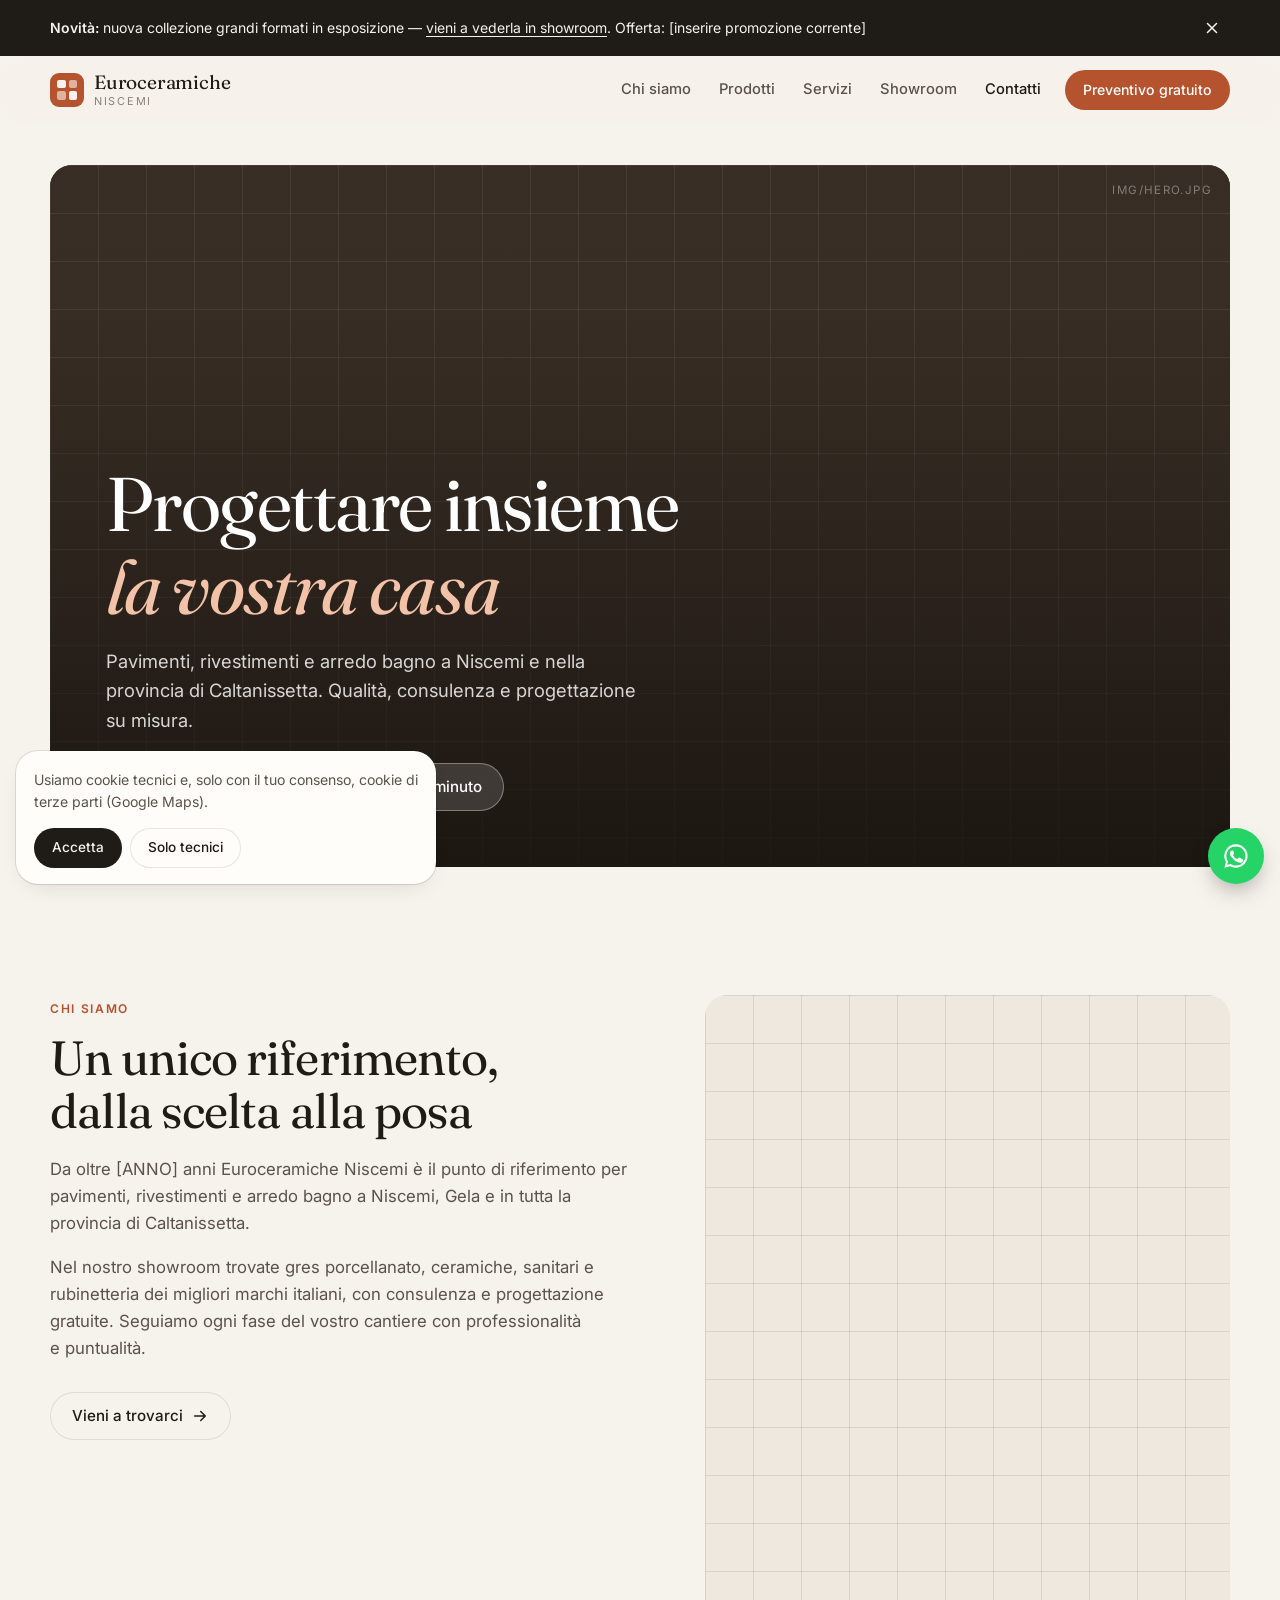
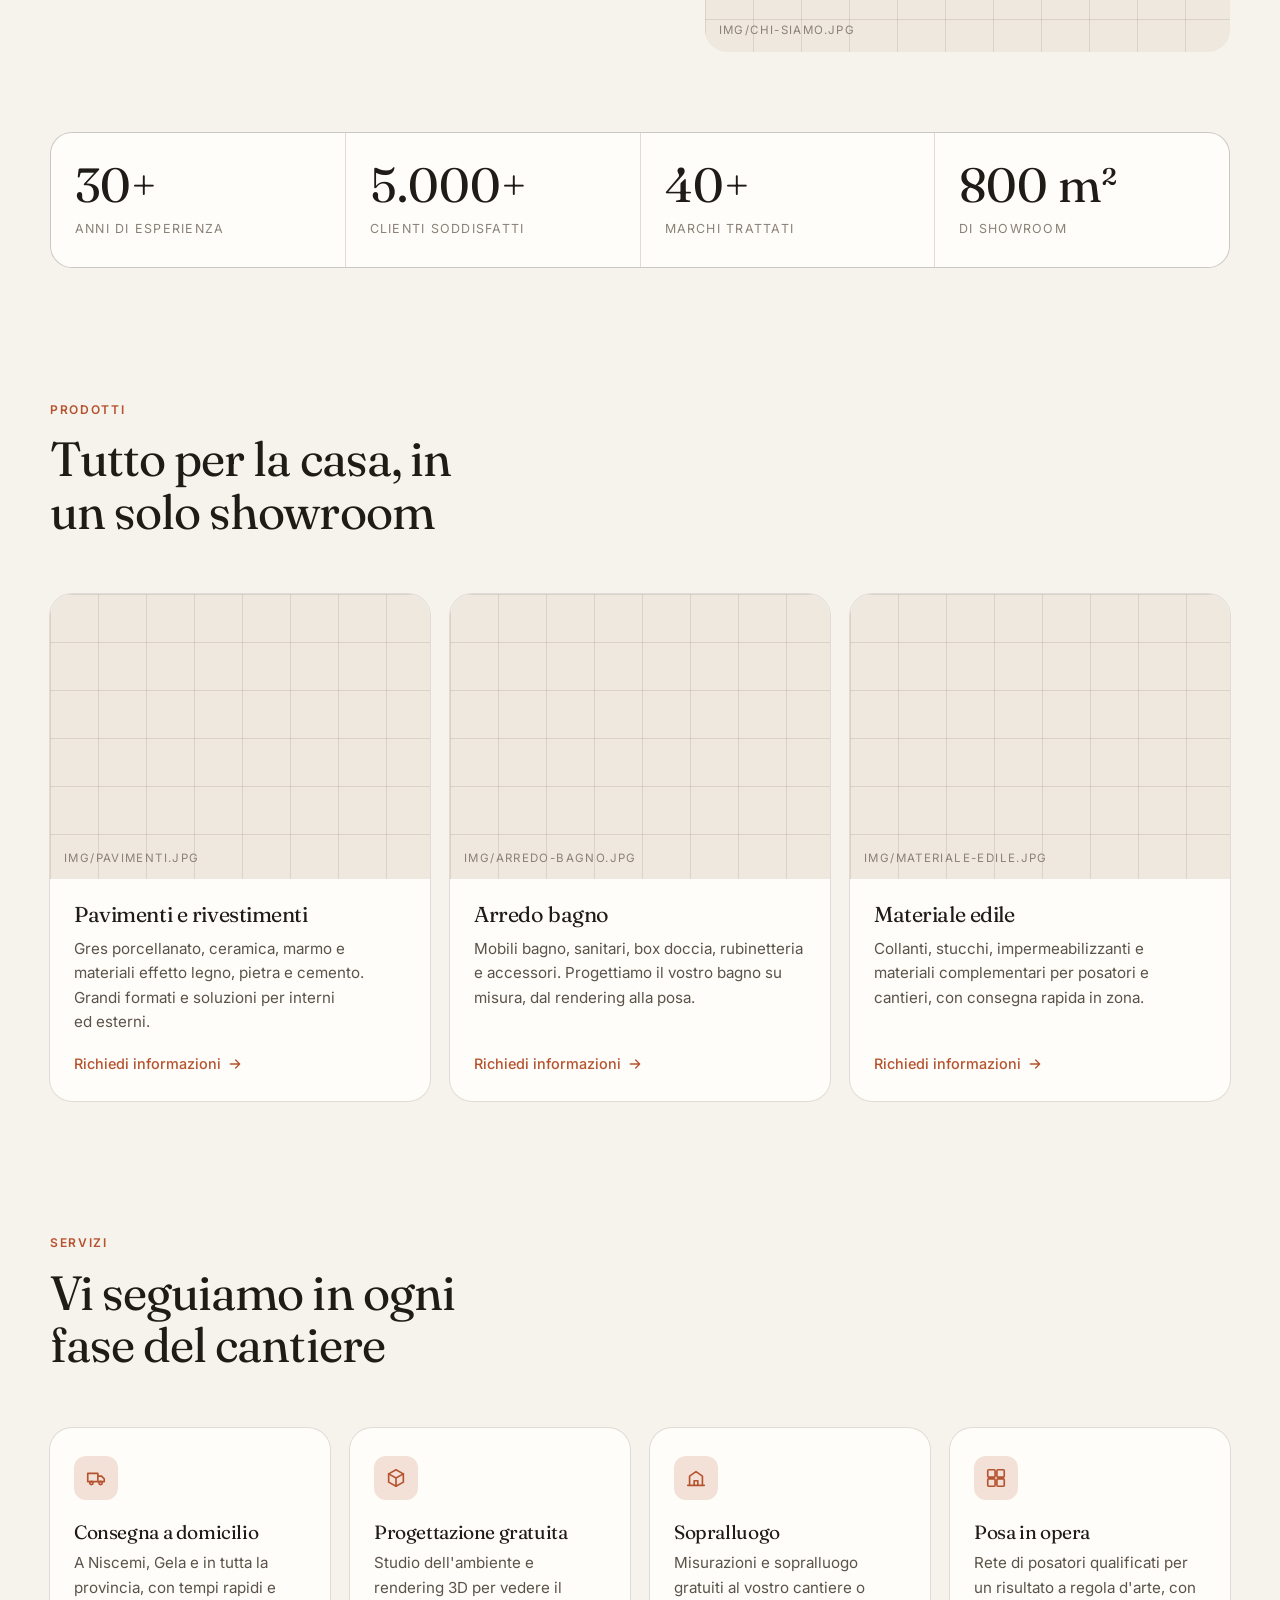
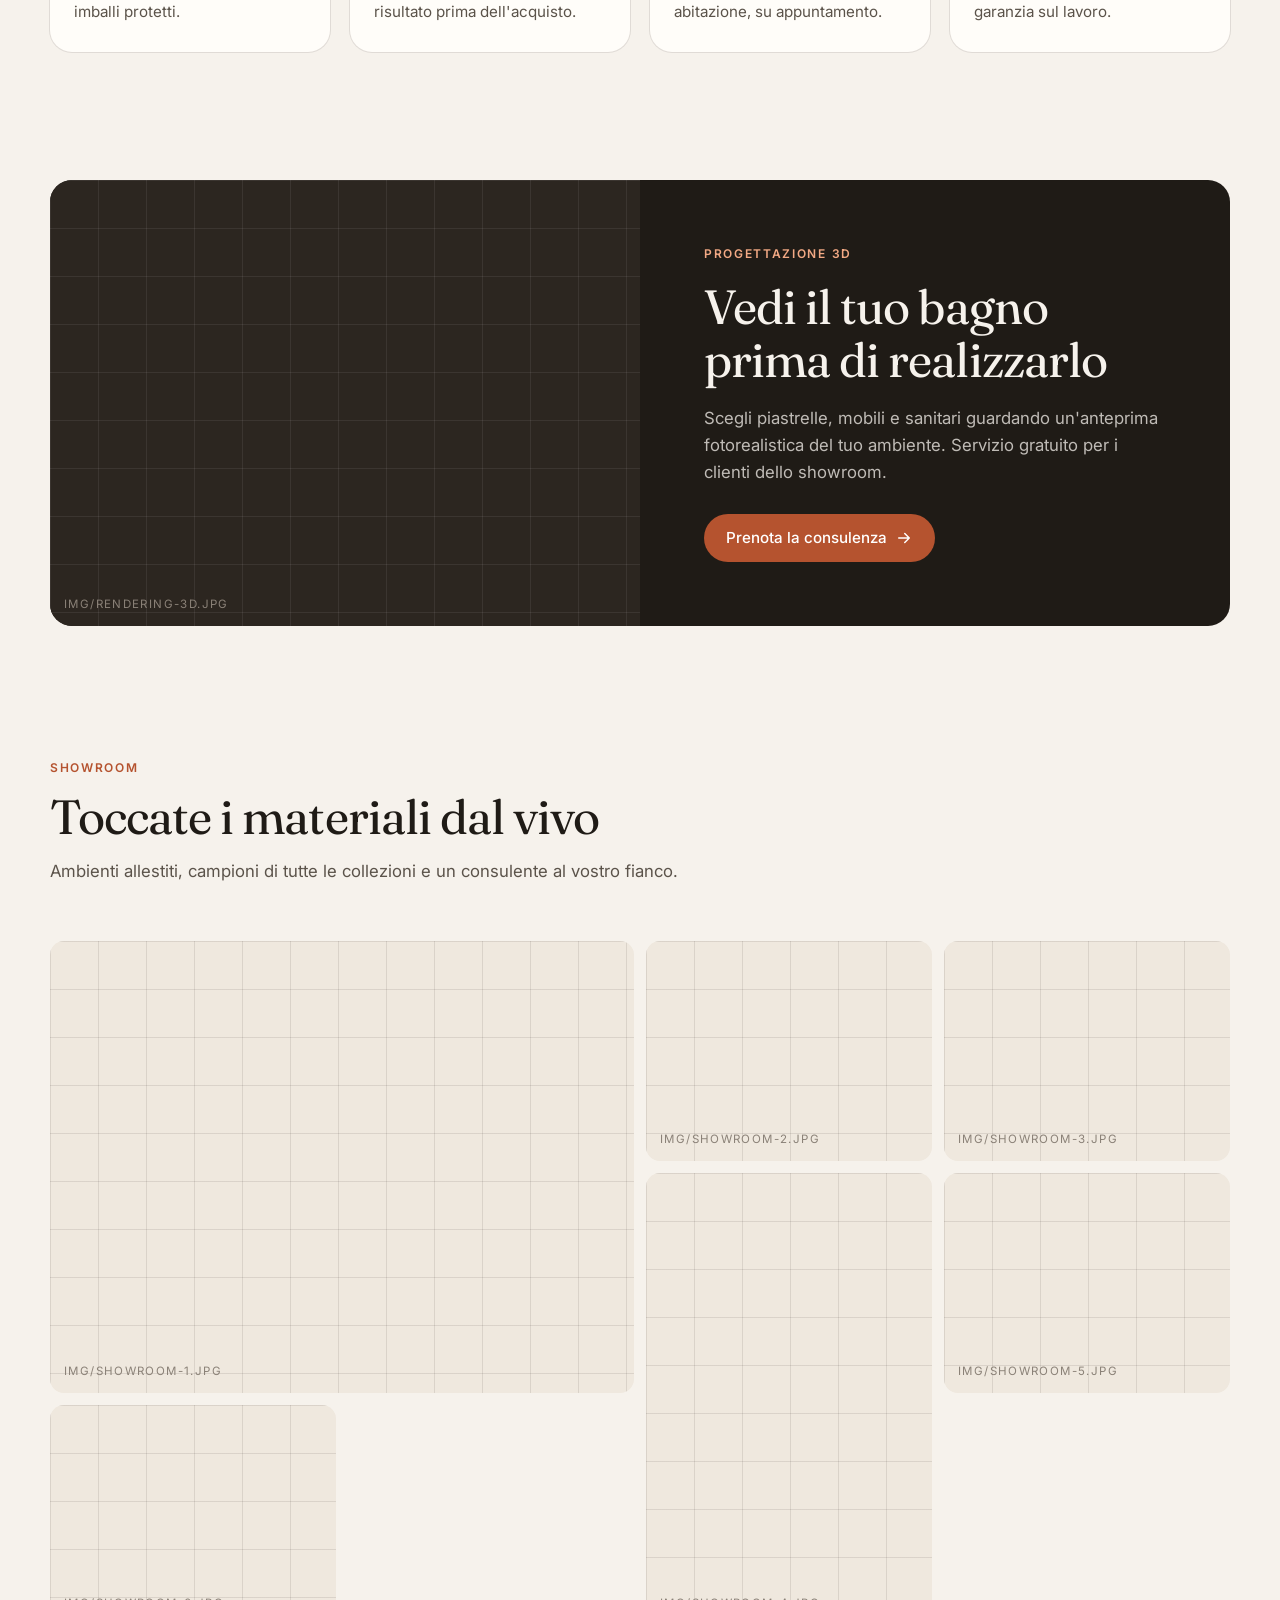
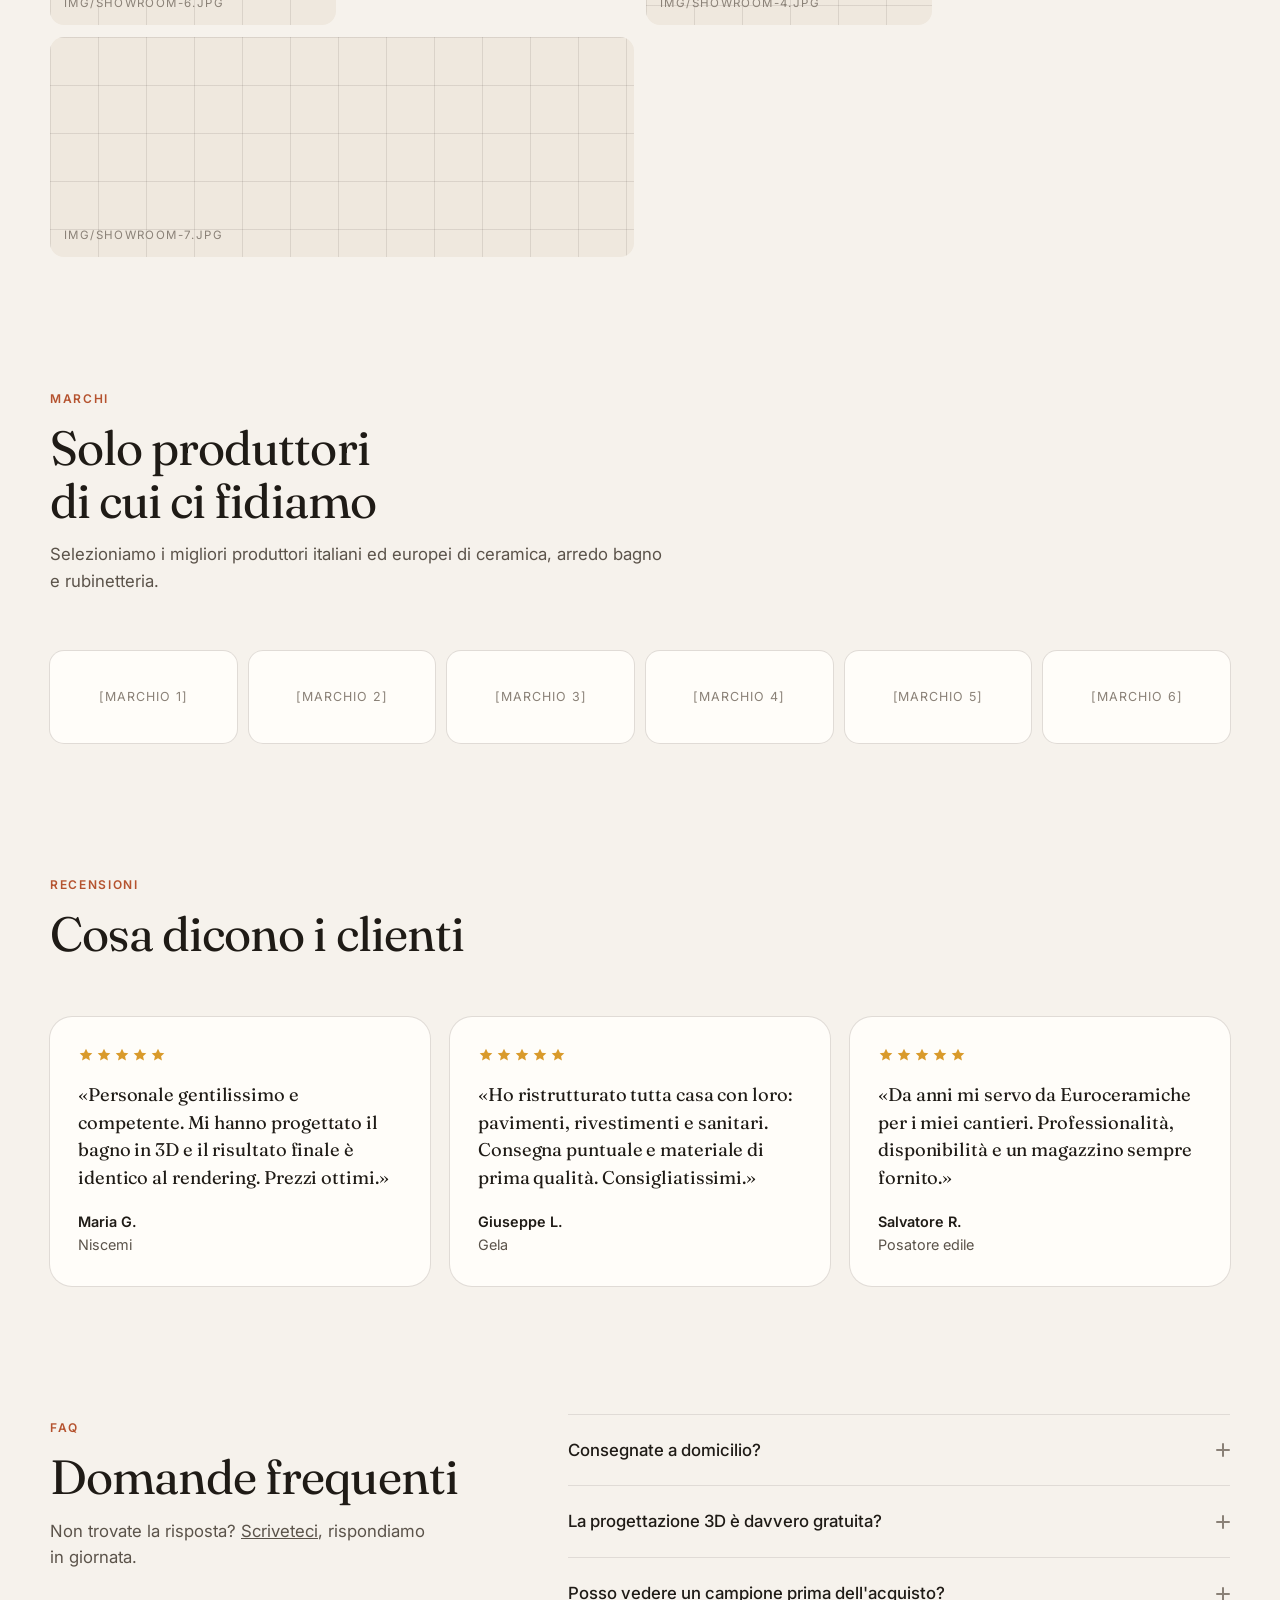
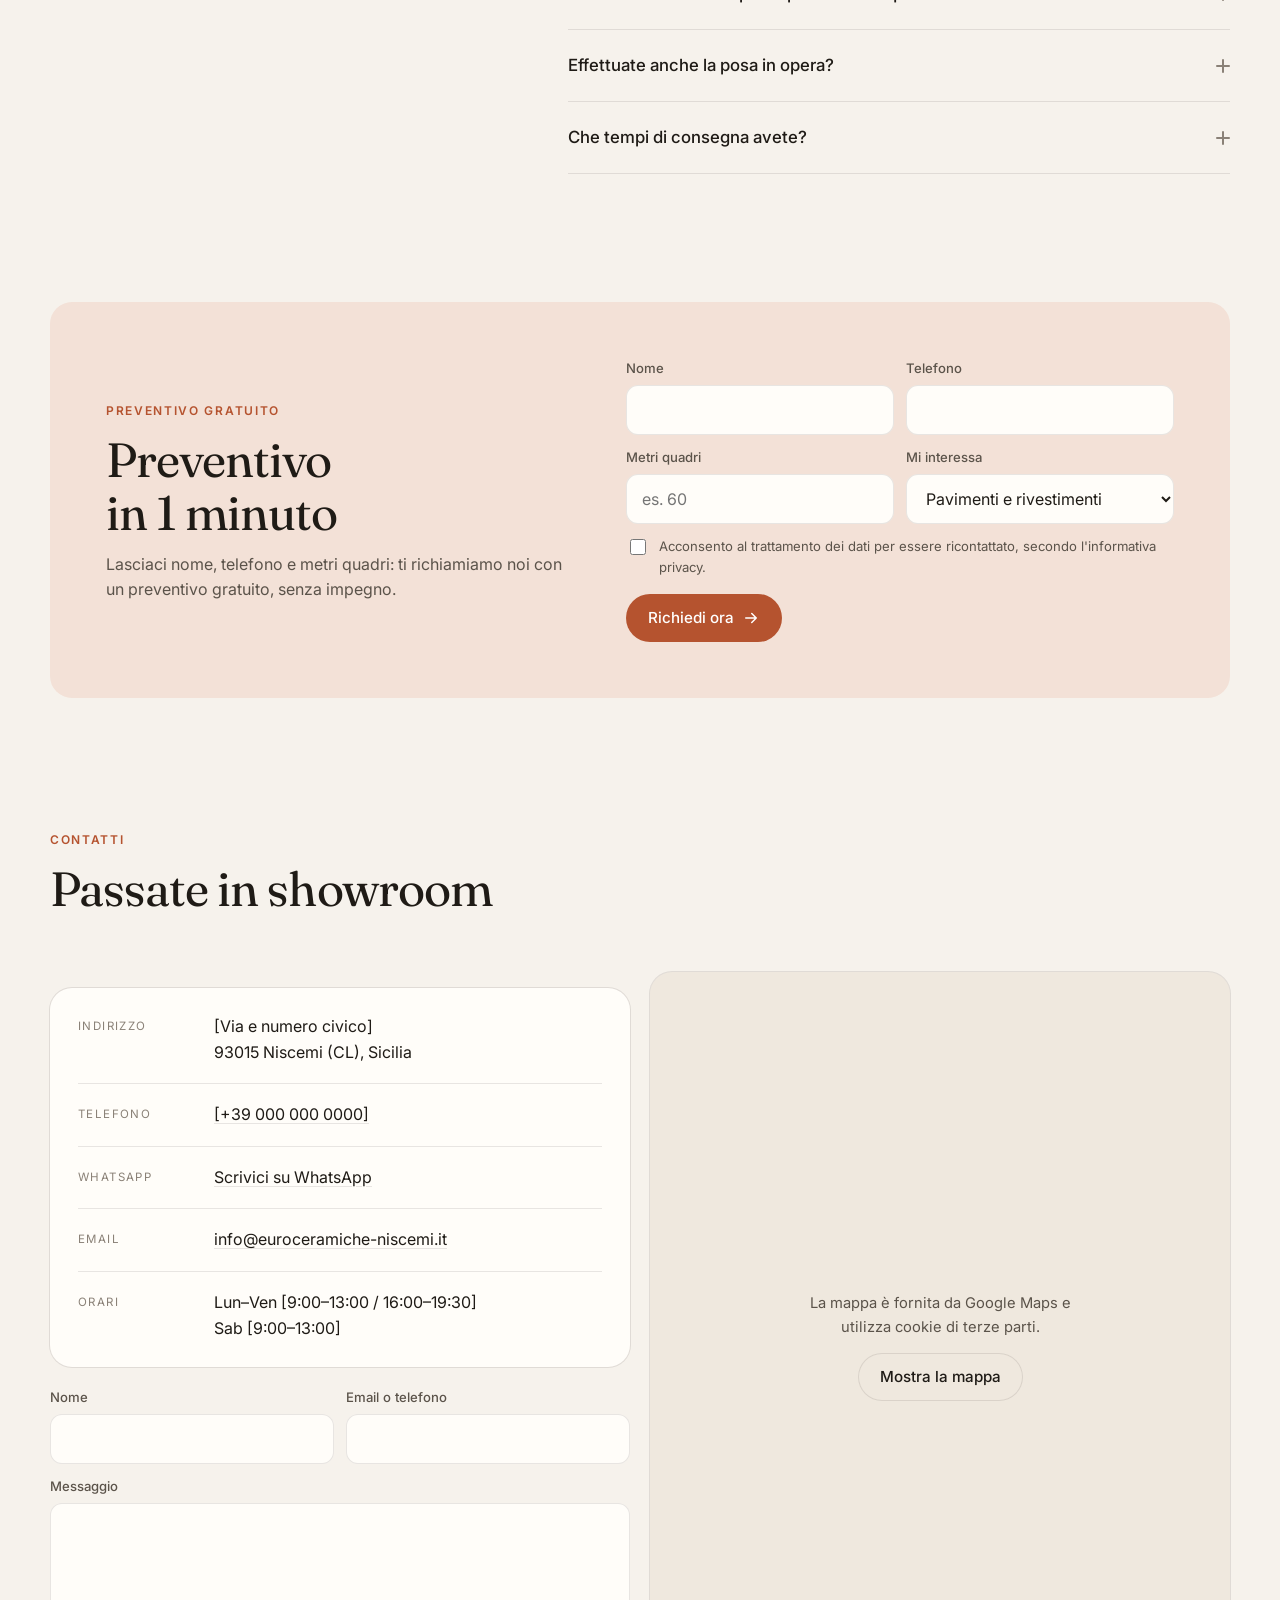
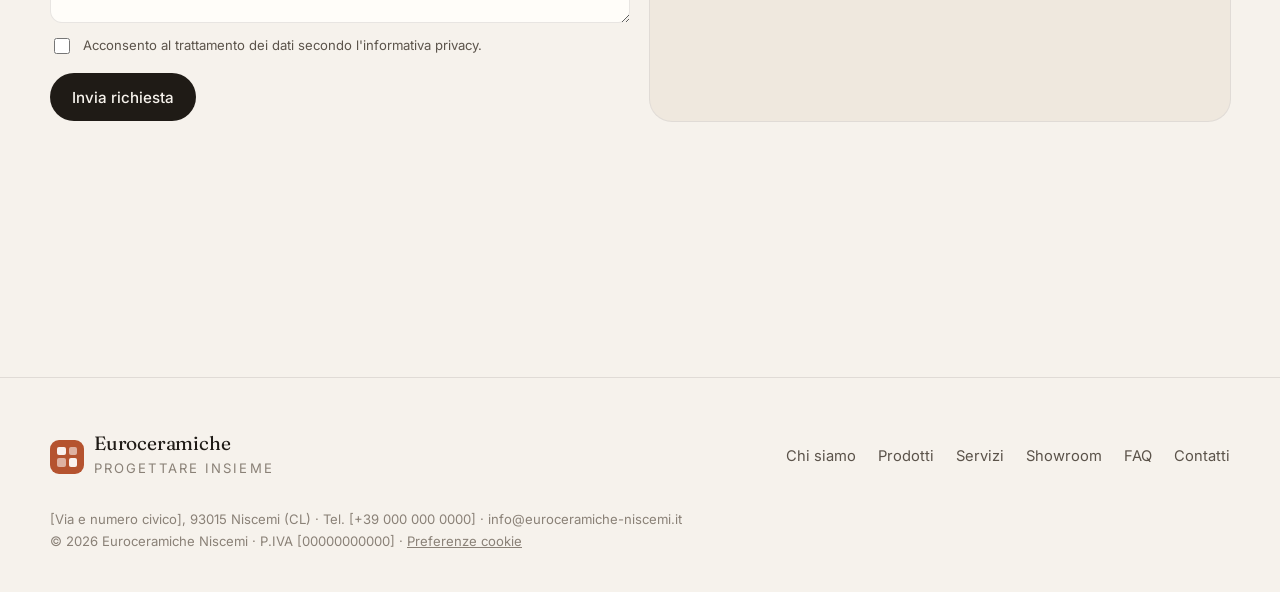
==== commit a3df5153: "Ripristina la homepage Euroceramiche Niscemi Il sito creato nel commit precedente era per LD Ceramic" ====
--- a/index.html
+++ b/index.html
@@ -2,652 +2,1010 @@
 <html lang="it">
 <head>
 <meta charset="utf-8">
-<meta name="viewport" content="width=device-width, initial-scale=1, viewport-fit=cover">
-<title>Euroceramiche</title>
-<meta name="description" content="Euroceramiche, Niscemi: piastrelle e ceramiche all'ingrosso per imprese e professionisti, al dettaglio per privati. Gres porcellanato, rivestimenti, cementine, esterni.">
-<meta name="theme-color" content="#f3f5f8">
-<link rel="icon" href="img/logo-mark.svg" type="image/svg+xml">
+<meta name="viewport" content="width=device-width, initial-scale=1">
+<title>Euroceramiche Niscemi — Pavimenti, rivestimenti e arredo bagno</title>
+<meta name="description" content="Pavimenti, rivestimenti e arredo bagno a Niscemi e nella provincia di Caltanissetta. Showroom, progettazione 3D gratuita, consegna e posa in opera.">
+<meta name="theme-color" content="#f6f2ec">
 <link rel="preconnect" href="https://fonts.googleapis.com">
 <link rel="preconnect" href="https://fonts.gstatic.com" crossorigin>
-<link rel="stylesheet" href="https://fonts.googleapis.com/css2?family=Bricolage+Grotesque:opsz,wdth,wght@12..96,75..100,400..800&family=Instrument+Sans:wght@400;500;600&family=JetBrains+Mono:wght@400;500&display=swap">
+<link href="https://fonts.googleapis.com/css2?family=Fraunces:opsz,wght@9..144,400;9..144,500&family=Inter:wght@400;500;600&display=swap" rel="stylesheet">
 <style>
-/* Layout: una griglia di posa. Ogni sezione è "piastrellata" su una griglia a 12 colonne,
-   con fughe sottili come separatori; l'hero è un pannello di piastrelle maiolicate che si possono ruotare. */
+/* ==========================================================================
+   Token
+   ========================================================================== */
 :root {
-  --glaze: #f3f5f8;          /* smalto bianco freddo: sfondo */
-  --surface: #ffffff;
-  --ink: #0e1a36;            /* blu notte */
-  --ink-2: #4b5674;
-  --ink-3: #7c86a0;
-  --grout: rgba(14, 26, 54, .12);   /* la "fuga" tra le piastrelle */
-  --cobalt: #1d43b5;         /* blu maiolica di Caltagirone */
-  --cobalt-ink: #ffffff;
-  --cobalt-soft: #e3e9fb;
-  --saffron: #e39d12;        /* giallo zafferano */
-  --verde: #2a7658;          /* verde ramina */
-
-  --f-display: "Bricolage Grotesque", "Arial Narrow", ui-sans-serif, system-ui, sans-serif;
-  --f-body: "Instrument Sans", ui-sans-serif, system-ui, -apple-system, "Segoe UI", sans-serif;
-  --f-mono: "JetBrains Mono", ui-monospace, "SFMono-Regular", Menlo, monospace;
-
-  --s-1: .8125rem; --s0: 1rem; --s1: 1.25rem; --s2: 1.75rem; --s3: clamp(2rem, 4.2vw, 3.25rem); --s4: clamp(2.6rem, 7vw, 5.6rem);
-  --r: 4px;                  /* angoli quasi vivi, come una piastrella rettificata */
-  --wrap: 1200px;
-  --ease: cubic-bezier(.23, 1, .32, 1);
-}
+  --bg: #f6f2ec;
+  --surface: #fffdf9;
+  --surface-2: #efe8de;
+  --ink: #1f1b16;
+  --ink-2: #5b534a;
+  --ink-3: #8a8177;
+  --line: rgba(31, 27, 22, .10);
+  --accent: #b5532f;          /* terracotta siciliana */
+  --accent-ink: #fff;
+  --accent-soft: #f3e1d7;
+  --focus: #b5532f;
+
+  --radius-s: 8px;
+  --radius: 14px;
+  --radius-l: 22px;
+  --shadow: 0 1px 2px rgba(31,27,22,.04), 0 8px 24px -12px rgba(31,27,22,.18);
+
+  /* Curve di easing: sempre ease-out per ciò che entra/risponde all'utente.
+     Le curve native sono troppo deboli, queste hanno più "carattere". */
+  --ease-out: cubic-bezier(.23, 1, .32, 1);
+  --ease-in-out: cubic-bezier(.77, 0, .175, 1);
+  --ease-drawer: cubic-bezier(.32, .72, 0, 1);
+
+  /* Durate brevi: l'interfaccia deve sembrare istantanea. */
+  --d-press: 160ms;
+  --d-fast: 200ms;
+  --d-base: 260ms;
+
+  --font-sans: "Inter", ui-sans-serif, system-ui, -apple-system, "Segoe UI", sans-serif;
+  --font-serif: "Fraunces", ui-serif, Georgia, serif;
+  --wrap: 1180px;
+}
+
 @media (prefers-color-scheme: dark) {
   :root:not([data-theme="light"]) {
-    --glaze: #0a1121; --surface: #111a30; --ink: #edf1fa; --ink-2: #a9b3cb; --ink-3: #7a84a0;
-    --grout: rgba(237, 241, 250, .11); --cobalt: #7092ff; --cobalt-ink: #08112a; --cobalt-soft: #18254a;
-    --saffron: #f2b43c; --verde: #4fae86; color-scheme: dark;
+    --bg: #15120f; --surface: #1d1915; --surface-2: #26211c;
+    --ink: #f3ede5; --ink-2: #bdb3a7; --ink-3: #8c8378;
+    --line: rgba(243,237,229,.10);
+    --accent: #e07a52; --accent-ink: #1a0f0a; --accent-soft: #3a241a; --focus: #e07a52;
+    --shadow: 0 1px 2px rgba(0,0,0,.3), 0 8px 24px -12px rgba(0,0,0,.6);
   }
 }
-:root[data-theme="dark"] {
-  --glaze: #0a1121; --surface: #111a30; --ink: #edf1fa; --ink-2: #a9b3cb; --ink-3: #7a84a0;
-  --grout: rgba(237, 241, 250, .11); --cobalt: #7092ff; --cobalt-ink: #08112a; --cobalt-soft: #18254a;
-  --saffron: #f2b43c; --verde: #4fae86; color-scheme: dark;
-}
-
+
+/* ==========================================================================
+   Base
+   ========================================================================== */
 *, *::before, *::after { box-sizing: border-box; }
-[hidden] { display: none !important; }
-html { scroll-behavior: smooth; scroll-padding-top: 80px; -webkit-text-size-adjust: 100%; }
+html { -webkit-text-size-adjust: 100%; scroll-behavior: smooth; scroll-padding-top: 84px; }
 body {
-  margin: 0; background: var(--glaze); color: var(--ink);
-  font: 400 var(--s0)/1.6 var(--f-body); -webkit-font-smoothing: antialiased;
-}
-h1, h2, h3 { font-family: var(--f-display); font-weight: 700; line-height: 1; letter-spacing: -.025em; margin: 0; text-wrap: balance; }
-h2 { font-size: var(--s3); font-variation-settings: "wdth" 85; }
-h3 { font-size: var(--s1); letter-spacing: -.01em; }
+  margin: 0; background: var(--bg); color: var(--ink);
+  font: 400 16px/1.6 var(--font-sans);
+  -webkit-font-smoothing: antialiased; text-rendering: optimizeLegibility;
+  -webkit-tap-highlight-color: transparent;
+}
+img { display: block; max-width: 100%; }
+a { color: inherit; }
+h1, h2, h3 { font-family: var(--font-serif); font-weight: 400; letter-spacing: -.02em; line-height: 1.1; margin: 0; text-wrap: balance; }
+h2 { font-size: clamp(2rem, 4vw, 3rem); }
+h3 { font-size: 1.35rem; }
 p { margin: 0; text-wrap: pretty; }
-a { color: inherit; }
-:focus-visible { outline: 2px solid var(--cobalt); outline-offset: 3px; }
-::selection { background: var(--cobalt); color: var(--cobalt-ink); }
+::selection { background: var(--accent); color: var(--accent-ink); }
+:focus-visible { outline: 2px solid var(--focus); outline-offset: 3px; border-radius: 6px; }
+
 .wrap { width: min(var(--wrap), 100% - 32px); margin-inline: auto; }
-.section { padding-block: clamp(64px, 9vw, 120px); border-top: 1px solid var(--grout); }
-.label { font: 500 var(--s-1)/1.3 var(--f-mono); letter-spacing: .06em; text-transform: uppercase; color: var(--ink-3); }
-.lead { color: var(--ink-2); font-size: 1.1rem; max-width: 60ch; }
-.head { display: grid; gap: 16px; margin-bottom: clamp(32px, 5vw, 56px); max-width: 760px; }
-.sr { position: absolute; width: 1px; height: 1px; overflow: hidden; clip: rect(0 0 0 0); white-space: nowrap; }
-
-/* Bottoni */
+.section { padding-block: clamp(72px, 10vw, 128px); }
+.eyebrow {
+  display: inline-block; font-size: .75rem; font-weight: 600; letter-spacing: .14em;
+  text-transform: uppercase; color: var(--accent); margin-bottom: 14px;
+}
+.section-head { max-width: 640px; margin-bottom: clamp(36px, 5vw, 56px); }
+.section-head p { color: var(--ink-2); margin-top: 14px; font-size: 1.05rem; }
+.sr-only { position: absolute; width: 1px; height: 1px; overflow: hidden; clip: rect(0 0 0 0); white-space: nowrap; }
+
+/* ==========================================================================
+   Bottoni — feedback immediato alla pressione (scale .97)
+   ========================================================================== */
 .btn {
-  display: inline-flex; align-items: center; justify-content: center; gap: 10px;
-  min-height: 48px; padding: 0 22px; border: 0; border-radius: var(--r); cursor: pointer;
-  background: var(--ink); color: var(--glaze); text-decoration: none;
-  font: 600 .95rem/1 var(--f-body); transition: transform .16s var(--ease), background-color .2s var(--ease);
+  --btn-bg: var(--ink); --btn-fg: var(--bg);
+  display: inline-flex; align-items: center; justify-content: center; gap: 8px;
+  height: 48px; padding: 0 22px; border-radius: 999px; border: 0; cursor: pointer;
+  background: var(--btn-bg); color: var(--btn-fg);
+  font: 500 .95rem/1 var(--font-sans); text-decoration: none; white-space: nowrap;
+  transition: transform var(--d-press) var(--ease-out), background-color var(--d-fast) var(--ease-out), box-shadow var(--d-fast) var(--ease-out);
+  user-select: none;
 }
 .btn:active { transform: scale(.97); }
-.btn--cobalt { background: var(--cobalt); color: var(--cobalt-ink); }
-.btn--line { background: transparent; color: var(--ink); box-shadow: inset 0 0 0 1px var(--grout); }
-@media (hover: hover) { .btn--line:hover { box-shadow: inset 0 0 0 1px var(--ink-3); } .btn:hover .arr { transform: translateX(3px); } }
-.arr { width: 18px; height: 18px; transition: transform .2s var(--ease); }
-
-/* Header */
+.btn--accent { --btn-bg: var(--accent); --btn-fg: var(--accent-ink); }
+.btn--ghost { --btn-bg: transparent; --btn-fg: var(--ink); box-shadow: inset 0 0 0 1px var(--line); }
+.btn--light { --btn-bg: #fffdf9; --btn-fg: #1f1b16; }
+.btn--glass { --btn-bg: rgba(255,255,255,.14); --btn-fg: #fff; box-shadow: inset 0 0 0 1px rgba(255,255,255,.35); backdrop-filter: blur(8px); -webkit-backdrop-filter: blur(8px); }
+.btn svg { width: 18px; height: 18px; flex: none; }
+
+/* Hover solo su dispositivi con puntatore reale: niente hover "appiccicoso" su touch */
+@media (hover: hover) and (pointer: fine) {
+  .btn:hover { box-shadow: 0 6px 20px -8px rgba(31,27,22,.45); }
+  .btn--ghost:hover { box-shadow: inset 0 0 0 1px var(--ink-3); }
+  .btn--glass:hover { --btn-bg: rgba(255,255,255,.22); }
+  .btn .arrow { transition: transform var(--d-fast) var(--ease-out); }
+  .btn:hover .arrow { transform: translateX(3px); }
+}
+
+/* ==========================================================================
+   Barra annunci
+   ========================================================================== */
+.announce {
+  display: grid; grid-template-rows: 1fr;
+  background: var(--ink); color: var(--bg); font-size: .875rem;
+  transition: grid-template-rows var(--d-base) var(--ease-out), opacity var(--d-fast) var(--ease-out);
+}
+.announce > div { overflow: hidden; }
+.announce.is-hidden { grid-template-rows: 0fr; opacity: 0; }
+.announce .wrap { display: flex; align-items: center; gap: 12px; padding-block: 10px; }
+.announce p { flex: 1; }
+.announce strong { font-weight: 600; }
+.announce a { text-underline-offset: 3px; }
+.icon-btn {
+  display: grid; place-items: center; width: 36px; height: 36px; flex: none;
+  border: 0; border-radius: 999px; background: transparent; color: inherit; cursor: pointer;
+  transition: transform var(--d-press) var(--ease-out), background-color var(--d-fast) var(--ease-out);
+}
+.icon-btn:active { transform: scale(.92); }
+@media (hover: hover) and (pointer: fine) { .icon-btn:hover { background: rgba(127,127,127,.16); } }
+.icon-btn svg { width: 18px; height: 18px; }
+
+/* ==========================================================================
+   Header
+   ========================================================================== */
 .header {
-  position: sticky; top: env(safe-area-inset-top, 0px); z-index: 20;
-  background: color-mix(in srgb, var(--glaze) 86%, transparent);
-  backdrop-filter: blur(12px); -webkit-backdrop-filter: blur(12px);
-  border-bottom: 1px solid var(--grout);
-}
-.header .wrap { display: flex; align-items: center; gap: 20px; min-height: 68px; }
-.logo { display: inline-flex; align-items: center; gap: 12px; text-decoration: none; flex: none; }
-.logo svg { width: 38px; height: 38px; flex: none; }
-.logo b { display: block; font: 800 1.3rem/1 var(--f-display); letter-spacing: -.035em; font-variation-settings: "wdth" 88; }
-.logo small { display: block; font: 500 .62rem/1 var(--f-mono); letter-spacing: .16em; color: var(--ink-3); margin-top: 5px; }
-.nav { display: flex; gap: 4px; margin-left: auto; align-items: center; }
-.nav a:not(.btn) { padding: 8px 12px; text-decoration: none; color: var(--ink-2); font-weight: 500; font-size: .95rem; border-radius: var(--r); }
-.nav a:not(.btn):hover { color: var(--ink); background: var(--cobalt-soft); }
-
-/* Interruttore Dettaglio / Ingrosso */
-.mode {
-  display: inline-grid; grid-template-columns: 1fr 1fr; position: relative;
-  padding: 4px; border-radius: 999px; background: var(--surface); box-shadow: inset 0 0 0 1px var(--grout);
-}
-.mode button {
-  position: relative; z-index: 1; border: 0; background: none; cursor: pointer; color: var(--ink-2);
-  font: 600 .875rem/1 var(--f-body); padding: 10px 16px; border-radius: 999px; transition: color .2s var(--ease);
-}
-.mode button[aria-pressed="true"] { color: var(--cobalt-ink); }
-.mode::before {
-  content: ""; position: absolute; inset: 4px auto 4px 4px; width: calc(50% - 4px);
-  border-radius: 999px; background: var(--cobalt); transition: transform .32s var(--ease);
-}
-[data-mode="ingrosso"] .mode::before { transform: translateX(100%); }
-[data-mode="dettaglio"] .only-ingrosso, [data-mode="ingrosso"] .only-dettaglio { display: none !important; }
-
-/* Hero */
-.hero { padding-block: clamp(40px, 6vw, 80px) clamp(56px, 8vw, 96px); }
-.hero .wrap { display: grid; grid-template-columns: 1.1fr .9fr; gap: clamp(32px, 5vw, 72px); align-items: center; }
-.hero-text { display: grid; gap: 24px; min-width: 0; }
-.hero h1 { font-size: var(--s4); font-variation-settings: "wdth" 78; font-weight: 800; letter-spacing: -.035em; line-height: .92; }
-.hero h1 em { font-style: normal; color: var(--cobalt); }
-.hero-cta { display: flex; flex-wrap: wrap; gap: 12px; }
-.facts { display: flex; flex-wrap: wrap; gap: 8px 24px; padding-top: 8px; }
-.facts span { font: 500 .8rem/1.4 var(--f-mono); color: var(--ink-2); display: inline-flex; align-items: center; gap: 8px; }
-.facts span::before { content: ""; width: 8px; height: 8px; background: var(--saffron); transform: rotate(45deg); }
-
-/* Pannello di maioliche: 4×4, ogni piastrella si ruota al click */
-.panel { position: relative; }
-.tiles {
-  display: grid; grid-template-columns: repeat(4, 1fr); gap: 3px; padding: 3px;
-  background: var(--grout); border-radius: var(--r); aspect-ratio: 1; max-width: 100%;
-  box-shadow: 0 30px 60px -30px rgba(14, 26, 54, .45);
-}
-.tile {
-  display: block; border: 0; padding: 0; cursor: pointer; background: var(--surface);
-  aspect-ratio: 1; width: 100%; transition: transform .5s var(--ease);
-  animation: posa .7s var(--ease) both; animation-delay: calc(var(--i) * 45ms);
-}
-.tile svg { width: 100%; height: 100%; display: block; }
-@keyframes posa { from { transform: translateY(14px) scale(.92); } }
-.panel-note { margin-top: 14px; display: flex; justify-content: space-between; gap: 12px; flex-wrap: wrap; }
-
-/* Doppio percorso */
-.paths { display: grid; grid-template-columns: 1fr 1fr; gap: 1px; background: var(--grout); border: 1px solid var(--grout); border-radius: var(--r); overflow: hidden; }
-.path { background: var(--surface); padding: clamp(24px, 4vw, 44px); display: grid; gap: 18px; align-content: start; min-width: 0; }
-.path h3 { font-size: var(--s2); font-variation-settings: "wdth" 85; }
-.path ul { list-style: none; padding: 0; margin: 0; display: grid; gap: 10px; }
-.path li { display: grid; grid-template-columns: 16px 1fr; gap: 12px; color: var(--ink-2); }
-.path li::before { content: ""; width: 10px; height: 10px; margin-top: 7px; background: var(--cobalt); }
-.path--pro li::before { background: var(--saffron); }
-.path .tag { justify-self: start; font: 500 .72rem/1 var(--f-mono); letter-spacing: .08em; text-transform: uppercase; padding: 6px 10px; border-radius: 999px; background: var(--cobalt-soft); color: var(--cobalt); }
-.path--pro .tag { background: color-mix(in srgb, var(--saffron) 20%, transparent); color: var(--ink); }
-.path.is-active { box-shadow: inset 0 3px 0 var(--cobalt); }
-.path--pro.is-active { box-shadow: inset 0 3px 0 var(--saffron); }
-
-/* Collezioni */
-.grid-col { display: grid; grid-template-columns: repeat(3, 1fr); gap: 20px; }
-.card { background: var(--surface); border: 1px solid var(--grout); border-radius: var(--r); overflow: hidden; display: grid; grid-template-rows: auto 1fr; min-width: 0; }
-.swatch { aspect-ratio: 16 / 10; position: relative; max-width: 100%; }
-.swatch::after { /* fughe disegnate sopra al materiale, al formato reale in scala */
-  content: ""; position: absolute; inset: 0;
-  background:
-    repeating-linear-gradient(90deg, transparent 0 calc(var(--tw) - 2px), rgba(0,0,0,.18) calc(var(--tw) - 2px) var(--tw)),
-    repeating-linear-gradient(0deg, transparent 0 calc(var(--th) - 2px), rgba(0,0,0,.18) calc(var(--th) - 2px) var(--th));
-}
-.sw-legno { --tw: 100%; --th: 25%; background: repeating-linear-gradient(0deg, #9c6b43 0 3px, #a8774d 3px 7px, #8d5f3a 7px 9px, #b0825a 9px 15px); }
-.sw-marmo { --tw: 50%; --th: 100%; background:
-  linear-gradient(115deg, transparent 40%, rgba(120,120,130,.35) 42%, transparent 46%),
-  linear-gradient(60deg, transparent 62%, rgba(150,140,130,.3) 63%, transparent 66%),
-  radial-gradient(circle at 30% 30%, #fbfaf7, #e9e7e2); }
-.sw-cemento { --tw: 33.333%; --th: 50%; background: radial-gradient(circle at 20% 70%, #8f9295, transparent 40%), radial-gradient(circle at 80% 20%, #b9bbbd, transparent 50%), #a3a6a9; }
-.sw-cementine { --tw: 12.5%; --th: 20%; background-color: #f1ead9;
-  background-image: radial-gradient(circle at 0 0, var(--cobalt) 0 30%, transparent 31%), radial-gradient(circle at 100% 100%, var(--cobalt) 0 30%, transparent 31%), radial-gradient(circle at 50% 50%, #c9851a 0 14%, transparent 15%);
-  background-size: 12.5% 20%; }
-.sw-esterni { --tw: 25%; --th: 50%; background: repeating-linear-gradient(90deg, #b9ad97 0 6px, #c6bba6 6px 9px, #ad9f87 9px 14px); }
-.sw-mosaico { --tw: 5%; --th: 8%; background: conic-gradient(from 90deg at 50% 50%, #1b6e7e, #2a8fa0, #14596a, #3aa2b0, #1b6e7e); }
-.card-body { padding: 20px; display: grid; gap: 14px; align-content: start; }
+  position: sticky; top: 0; z-index: 50;
+  background: color-mix(in srgb, var(--bg) 82%, transparent);
+  backdrop-filter: saturate(1.4) blur(14px); -webkit-backdrop-filter: saturate(1.4) blur(14px);
+  border-bottom: 1px solid transparent;
+  transition: border-color var(--d-base) var(--ease-out);
+}
+.header.is-scrolled { border-bottom-color: var(--line); }
+.header .wrap { display: flex; align-items: center; justify-content: space-between; height: 68px; }
+.logo { display: flex; align-items: center; gap: 10px; text-decoration: none; }
+.logo-mark {
+  width: 34px; height: 34px; border-radius: 9px; background: var(--accent);
+  display: grid; grid-template-columns: 1fr 1fr; gap: 3px; padding: 7px;
+}
+.logo-mark i { background: var(--accent-ink); border-radius: 2px; opacity: .92; }
+.logo-mark i:nth-child(2), .logo-mark i:nth-child(3) { opacity: .55; }
+.logo-text { font-family: var(--font-serif); font-size: 1.2rem; letter-spacing: -.01em; line-height: 1; }
+.logo-text small { display: block; font-family: var(--font-sans); font-size: .68rem; letter-spacing: .16em; text-transform: uppercase; color: var(--ink-3); margin-top: 4px; }
+
+.nav { display: flex; align-items: center; gap: 4px; }
+.nav a:not(.btn) {
+  position: relative; padding: 8px 12px; border-radius: 999px; text-decoration: none;
+  font-size: .92rem; font-weight: 500; color: var(--ink-2);
+  transition: color var(--d-fast) var(--ease-out), background-color var(--d-fast) var(--ease-out);
+}
+.nav a[aria-current="true"] { color: var(--ink); }
+@media (hover: hover) and (pointer: fine) { .nav a:not(.btn):hover { color: var(--ink); background: var(--surface-2); } }
+.nav .btn { height: 40px; padding: 0 18px; margin-left: 8px; font-size: .88rem; }
+.menu-toggle { display: none; }
+
+@media (max-width: 900px) {
+  .menu-toggle { display: grid; width: 44px; height: 44px; }
+  .nav {
+    position: fixed; inset: 68px 12px auto 12px; flex-direction: column; align-items: stretch; gap: 2px;
+    padding: 10px; border-radius: var(--radius-l); background: var(--surface); box-shadow: var(--shadow), 0 0 0 1px var(--line);
+    /* Il menu nasce dal pulsante: origine in alto a destra, mai da scale(0) */
+    transform-origin: top right;
+    opacity: 0; transform: scale(.96) translateY(-6px); visibility: hidden;
+    transition: opacity var(--d-fast) var(--ease-out), transform var(--d-fast) var(--ease-out), visibility 0s linear var(--d-fast);
+  }
+  .nav.is-open { opacity: 1; transform: none; visibility: visible; transition-delay: 0s; }
+  .nav a:not(.btn) { padding: 14px 16px; font-size: 1rem; }
+  .nav .btn { margin: 8px 0 0; height: 48px; }
+}
+
+/* ==========================================================================
+   Placeholder immagini: pattern a piastrelle sotto la foto.
+   Se la foto in /img manca, resta un segnaposto elegante e non un'icona rotta.
+   ========================================================================== */
+.media {
+  position: relative; overflow: hidden; background-color: var(--surface-2);
+  background-image:
+    linear-gradient(var(--line) 1px, transparent 1px),
+    linear-gradient(90deg, var(--line) 1px, transparent 1px);
+  background-size: 48px 48px;
+}
+.media img { width: 100%; height: 100%; object-fit: cover; }
+.media img.is-missing { visibility: hidden; }
+.media[data-label]::after {
+  content: attr(data-label); position: absolute; left: 14px; bottom: 12px;
+  font-size: .72rem; letter-spacing: .12em; text-transform: uppercase; color: var(--ink-3);
+  pointer-events: none;
+}
+.media:has(img:not(.is-missing))::after { content: none; }
+
+/* ==========================================================================
+   Hero
+   ========================================================================== */
+.hero { padding-top: clamp(24px, 4vw, 40px); }
+.hero-card {
+  position: relative; isolation: isolate; overflow: hidden; border-radius: var(--radius-l);
+  min-height: min(78vh, 720px); display: flex; align-items: flex-end;
+  color: #fff; background: #2a231d;
+}
+.hero-card .media { position: absolute; inset: 0; z-index: -2; background-color: #3a2f26; --line: rgba(255,255,255,.07); }
+.hero-card .media[data-label]::after { color: rgba(255,255,255,.4); left: auto; right: 18px; top: 16px; bottom: auto; }
+.hero-card::before {
+  content: ""; position: absolute; inset: 0; z-index: -1;
+  background: linear-gradient(180deg, rgba(20,16,12,.05) 20%, rgba(20,16,12,.78) 100%);
+}
+.hero-content { padding: clamp(24px, 5vw, 56px); max-width: 760px; }
+.hero h1 { font-size: clamp(2.5rem, 6.2vw, 4.75rem); margin-bottom: 18px; }
+.hero h1 em { font-style: italic; color: #f2c3a9; }
+.hero p { font-size: clamp(1rem, 1.6vw, 1.15rem); color: rgba(255,255,255,.82); max-width: 560px; margin-bottom: 28px; }
+.hero-cta { display: flex; flex-wrap: wrap; gap: 10px; }
+
+/* ==========================================================================
+   Chi siamo + numeri
+   ========================================================================== */
+.about { display: grid; grid-template-columns: 1.1fr 1fr; gap: clamp(32px, 6vw, 88px); align-items: start; }
+.about-text p { color: var(--ink-2); font-size: 1.05rem; margin-top: 18px; }
+.about-text .btn { margin-top: 30px; }
+.about .media { aspect-ratio: 4/5; border-radius: var(--radius-l); }
+.stats {
+  display: grid; grid-template-columns: repeat(4, 1fr); gap: 1px; margin-top: clamp(48px, 7vw, 80px);
+  background: var(--line); border-radius: var(--radius-l); overflow: hidden; border: 1px solid var(--line);
+}
+.stat { background: var(--surface); padding: 28px 24px; }
+.stat-value {
+  font-family: var(--font-serif); font-size: clamp(2.2rem, 4vw, 3rem); line-height: 1;
+  font-variant-numeric: tabular-nums; /* le cifre non "ballano" durante il conteggio */
+}
+.stat-label { margin-top: 10px; font-size: .78rem; letter-spacing: .1em; text-transform: uppercase; color: var(--ink-3); }
+@media (max-width: 900px) {
+  .about { grid-template-columns: 1fr; }
+  .about .media { aspect-ratio: 16/10; order: -1; }
+  .stats { grid-template-columns: repeat(2, 1fr); }
+}
+
+/* ==========================================================================
+   Prodotti
+   ========================================================================== */
+.products { display: grid; grid-template-columns: repeat(3, 1fr); gap: 20px; }
+.card {
+  display: flex; flex-direction: column; background: var(--surface); border-radius: var(--radius-l);
+  overflow: hidden; box-shadow: 0 0 0 1px var(--line); text-decoration: none;
+  transition: transform var(--d-base) var(--ease-out), box-shadow var(--d-base) var(--ease-out);
+}
+.card .media { aspect-ratio: 4/3; }
+.card .media img { transition: transform 600ms var(--ease-out); }
+.card-body { padding: 24px 24px 26px; display: flex; flex-direction: column; gap: 10px; flex: 1; }
 .card-body p { color: var(--ink-2); font-size: .95rem; }
-.spec { margin: 0; display: grid; grid-template-columns: auto 1fr; gap: 6px 16px; font: 400 .8rem/1.4 var(--f-mono); border-top: 1px dashed var(--grout); padding-top: 14px; }
-.spec dt { color: var(--ink-3); }
-.spec dd { margin: 0; text-align: right; font-variant-numeric: tabular-nums; }
-
-/* Calcolatore */
-.calc { display: grid; grid-template-columns: 1fr 1fr; gap: 1px; background: var(--grout); border: 1px solid var(--grout); border-radius: var(--r); overflow: hidden; }
-.calc > * { background: var(--surface); padding: clamp(22px, 4vw, 40px); min-width: 0; }
-.fields { display: grid; grid-template-columns: 1fr 1fr; gap: 16px; align-content: start; }
+.card-link { margin-top: auto; padding-top: 8px; display: inline-flex; align-items: center; gap: 6px; font-weight: 500; font-size: .9rem; color: var(--accent); }
+.card-link svg { width: 16px; height: 16px; transition: transform var(--d-fast) var(--ease-out); }
+@media (hover: hover) and (pointer: fine) {
+  .card:hover { transform: translateY(-3px); box-shadow: 0 0 0 1px var(--line), var(--shadow); }
+  .card:hover .media img { transform: scale(1.03); }
+  .card:hover .card-link svg { transform: translateX(3px); }
+}
+@media (max-width: 900px) { .products { grid-template-columns: 1fr; } .card .media { aspect-ratio: 16/9; } }
+
+/* ==========================================================================
+   Servizi
+   ========================================================================== */
+.services { display: grid; grid-template-columns: repeat(4, 1fr); gap: 20px; }
+.service { padding: 28px 24px; border-radius: var(--radius-l); background: var(--surface); box-shadow: 0 0 0 1px var(--line); }
+.service-icon { width: 44px; height: 44px; border-radius: 12px; display: grid; place-items: center; background: var(--accent-soft); color: var(--accent); margin-bottom: 22px; }
+.service-icon svg { width: 22px; height: 22px; }
+.service h3 { font-size: 1.2rem; margin-bottom: 8px; }
+.service p { color: var(--ink-2); font-size: .95rem; }
+@media (max-width: 1000px) { .services { grid-template-columns: repeat(2, 1fr); } }
+@media (max-width: 560px) { .services { grid-template-columns: 1fr; } }
+
+/* ==========================================================================
+   Banner 3D
+   ========================================================================== */
+.feature {
+  display: grid; grid-template-columns: 1fr 1fr; overflow: hidden; border-radius: var(--radius-l);
+  background: var(--ink); color: var(--bg);
+}
+.feature .media { min-height: 380px; background-color: #2c2620; --line: rgba(255,255,255,.07); }
+.feature-body { padding: clamp(32px, 5vw, 64px); display: flex; flex-direction: column; justify-content: center; gap: 18px; }
+.feature-body .eyebrow { margin: 0; color: #f2a984; }
+.feature-body p { color: color-mix(in srgb, var(--bg) 75%, transparent); font-size: 1.05rem; }
+.feature-body .btn { align-self: flex-start; margin-top: 10px; }
+@media (max-width: 900px) { .feature { grid-template-columns: 1fr; } .feature .media { min-height: 240px; } }
+
+/* ==========================================================================
+   Showroom (galleria + lightbox)
+   ========================================================================== */
+.gallery { display: grid; grid-template-columns: repeat(4, 1fr); grid-auto-rows: 220px; gap: 12px; }
+.gallery button {
+  all: unset; cursor: zoom-in; border-radius: var(--radius); overflow: hidden; position: relative;
+  transition: transform var(--d-press) var(--ease-out);
+}
+.gallery button:focus-visible { outline: 2px solid var(--focus); outline-offset: 3px; }
+.gallery button:active { transform: scale(.98); }
+.gallery .media { width: 100%; height: 100%; }
+.gallery button:nth-child(1) { grid-column: span 2; grid-row: span 2; }
+.gallery button:nth-child(4) { grid-row: span 2; }
+.gallery button:nth-child(7) { grid-column: span 2; }
+@media (max-width: 900px) {
+  .gallery { grid-template-columns: repeat(2, 1fr); grid-auto-rows: 160px; }
+  .gallery button:nth-child(4) { grid-row: auto; }
+}
+
+.lightbox {
+  border: 0; padding: 0; background: transparent; max-width: min(1100px, 100vw - 32px); max-height: 90vh; overflow: visible;
+  opacity: 0; transform: scale(.96);
+  transition: opacity var(--d-base) var(--ease-out), transform var(--d-base) var(--ease-out), overlay var(--d-base) allow-discrete, display var(--d-base) allow-discrete;
+}
+.lightbox[open] { opacity: 1; transform: none; }
+@starting-style { .lightbox[open] { opacity: 0; transform: scale(.96); } }
+.lightbox::backdrop { background: rgba(15,12,9,0); backdrop-filter: blur(0); transition: background var(--d-base) var(--ease-out), backdrop-filter var(--d-base) var(--ease-out), overlay var(--d-base) allow-discrete, display var(--d-base) allow-discrete; }
+.lightbox[open]::backdrop { background: rgba(15,12,9,.82); backdrop-filter: blur(6px); }
+@starting-style { .lightbox[open]::backdrop { background: rgba(15,12,9,0); backdrop-filter: blur(0); } }
+.lightbox .media { width: min(1100px, 100vw - 32px); aspect-ratio: 3/2; max-height: 82vh; border-radius: var(--radius); --line: rgba(255,255,255,.08); background-color: #2a231d; }
+.lightbox .icon-btn { position: absolute; top: -48px; right: 0; color: #fff; }
+
+/* ==========================================================================
+   Marchi
+   ========================================================================== */
+.brands { display: grid; grid-template-columns: repeat(6, 1fr); gap: 12px; }
+.brand {
+  height: 92px; border-radius: var(--radius); background: var(--surface); box-shadow: 0 0 0 1px var(--line);
+  display: grid; place-items: center; padding: 18px; color: var(--ink-3); font-size: .78rem; letter-spacing: .08em; text-transform: uppercase;
+}
+.brand img { max-height: 40px; width: auto; filter: grayscale(1); opacity: .7; transition: filter var(--d-base) var(--ease-out), opacity var(--d-base) var(--ease-out); }
+@media (hover: hover) and (pointer: fine) { .brand:hover img { filter: none; opacity: 1; } }
+@media (max-width: 900px) { .brands { grid-template-columns: repeat(3, 1fr); } }
+
+/* ==========================================================================
+   Recensioni
+   ========================================================================== */
+.reviews { display: grid; grid-template-columns: repeat(3, 1fr); gap: 20px; }
+.review { margin: 0; padding: 30px 28px; border-radius: var(--radius-l); background: var(--surface); box-shadow: 0 0 0 1px var(--line); display: flex; flex-direction: column; gap: 18px; }
+.stars { display: flex; gap: 2px; color: #d99a2b; }
+.stars svg { width: 16px; height: 16px; }
+.review blockquote { margin: 0; font-family: var(--font-serif); font-size: 1.15rem; line-height: 1.5; letter-spacing: -.005em; }
+.review figcaption { margin-top: auto; font-size: .9rem; color: var(--ink-2); }
+.review figcaption strong { display: block; color: var(--ink); font-weight: 600; }
+@media (max-width: 900px) { .reviews { grid-template-columns: 1fr; } }
+
+/* ==========================================================================
+   FAQ — accordion con altezza animata (grid 0fr → 1fr, interrompibile)
+   ========================================================================== */
+.faq-layout { display: grid; grid-template-columns: 1fr 1.5fr; gap: clamp(32px, 6vw, 88px); }
+.faq { border-top: 1px solid var(--line); }
+.faq-item { border-bottom: 1px solid var(--line); }
+.faq-q {
+  all: unset; box-sizing: border-box; width: 100%; cursor: pointer;
+  display: flex; align-items: center; justify-content: space-between; gap: 16px; padding: 22px 0;
+  font-weight: 500; font-size: 1.05rem;
+}
+.faq-q:focus-visible { outline: 2px solid var(--focus); outline-offset: 2px; border-radius: 6px; }
+.faq-q .plus { position: relative; width: 14px; height: 14px; flex: none; color: var(--ink-3); }
+.faq-q .plus::before, .faq-q .plus::after {
+  content: ""; position: absolute; inset: 6px 0 auto; height: 2px; border-radius: 2px; background: currentColor;
+  transition: transform var(--d-base) var(--ease-out);
+}
+.faq-q .plus::after { transform: rotate(90deg); }
+.faq-q[aria-expanded="true"] .plus::after { transform: rotate(0deg); }
+.faq-a { display: grid; grid-template-rows: 0fr; transition: grid-template-rows var(--d-base) var(--ease-out); }
+.faq-a > div { overflow: hidden; }
+.faq-a p { padding-bottom: 22px; color: var(--ink-2); max-width: 60ch; opacity: 0; transition: opacity var(--d-fast) var(--ease-out); }
+.faq-q[aria-expanded="true"] + .faq-a { grid-template-rows: 1fr; }
+.faq-q[aria-expanded="true"] + .faq-a p { opacity: 1; transition-delay: 60ms; }
+@media (max-width: 900px) { .faq-layout { grid-template-columns: 1fr; } }
+
+/* ==========================================================================
+   Form
+   ========================================================================== */
+.quote { display: grid; grid-template-columns: 1fr 1.2fr; gap: clamp(28px, 5vw, 64px); align-items: center; padding: clamp(28px, 5vw, 56px); border-radius: var(--radius-l); background: var(--accent-soft); }
+.quote h2 { margin-bottom: 12px; }
+.quote > div > p { color: var(--ink-2); }
+.form { display: grid; gap: 12px; }
+.form-row { display: grid; grid-template-columns: 1fr 1fr; gap: 12px; }
 .field { display: grid; gap: 6px; }
-.field--full { grid-column: 1 / -1; }
-.field label { font: 500 .78rem/1.2 var(--f-mono); letter-spacing: .04em; color: var(--ink-2); text-transform: uppercase; }
-input, select, textarea {
-  width: 100%; min-height: 48px; padding: 12px 14px; border-radius: var(--r);
-  border: 1px solid var(--grout); background: var(--glaze); color: var(--ink);
-  font: 400 1rem/1.3 var(--f-body);
-}
-textarea { min-height: 110px; resize: vertical; }
-input:focus, select:focus, textarea:focus { outline: 2px solid var(--cobalt); outline-offset: 0; border-color: transparent; }
-.result { display: grid; gap: 22px; align-content: start; background: var(--ink) !important; color: var(--glaze); }
-.result .label { color: color-mix(in srgb, var(--glaze) 60%, transparent); }
-.big { font: 800 clamp(3.2rem, 9vw, 5.5rem)/.9 var(--f-display); font-variation-settings: "wdth" 75; letter-spacing: -.04em; font-variant-numeric: tabular-nums; }
-.big small { font-size: .3em; letter-spacing: 0; font-weight: 600; margin-left: 6px; }
-.rows { display: grid; gap: 0; font: 400 .9rem/1.4 var(--f-mono); }
-.rows div { display: flex; justify-content: space-between; gap: 16px; padding: 10px 0; border-top: 1px solid color-mix(in srgb, var(--glaze) 16%, transparent); font-variant-numeric: tabular-nums; }
-.rows dt { opacity: .7; }
-.rows dd { margin: 0; }
-.result .note { font-size: .82rem; opacity: .7; }
-
-/* Ingrosso: processo */
-.steps { display: grid; grid-template-columns: repeat(4, 1fr); gap: 1px; background: var(--grout); border: 1px solid var(--grout); border-radius: var(--r); overflow: hidden; counter-reset: s; }
-.step { background: var(--surface); padding: 26px 22px; display: grid; gap: 10px; align-content: start; counter-increment: s; min-width: 0; }
-.step::before { content: counter(s, decimal-leading-zero); font: 500 .8rem/1 var(--f-mono); color: var(--saffron); }
-.step p { color: var(--ink-2); font-size: .95rem; }
-.pro-band { margin-top: 20px; display: flex; flex-wrap: wrap; gap: 16px; align-items: center; justify-content: space-between; padding: 22px 26px; border-radius: var(--r); background: var(--cobalt); color: var(--cobalt-ink); }
-.pro-band p { font: 600 1.15rem/1.35 var(--f-body); max-width: 52ch; }
-.pro-band .btn { background: var(--cobalt-ink); color: var(--cobalt); }
-
-/* Contatti */
-.contact { display: grid; grid-template-columns: .9fr 1.1fr; gap: clamp(28px, 5vw, 64px); }
-.info { display: grid; gap: 0; align-content: start; margin: 0; }
-.info div { display: grid; grid-template-columns: 110px 1fr; gap: 16px; padding: 16px 0; border-top: 1px solid var(--grout); }
-.info dt { font: 500 .78rem/1.6 var(--f-mono); text-transform: uppercase; letter-spacing: .05em; color: var(--ink-3); }
-.info dd { margin: 0; }
-form.quote { display: grid; grid-template-columns: 1fr 1fr; gap: 16px; padding: clamp(22px, 4vw, 36px); background: var(--surface); border: 1px solid var(--grout); border-radius: var(--r); min-width: 0; }
-.out { grid-column: 1 / -1; display: grid; gap: 12px; padding: 18px; border-radius: var(--r); background: var(--cobalt-soft); }
-.out pre { margin: 0; white-space: pre-wrap; font: 400 .85rem/1.5 var(--f-mono); }
-.out .row { display: flex; gap: 10px; flex-wrap: wrap; }
-
-/* Footer */
-.footer { border-top: 1px solid var(--grout); padding-block: 40px 56px; }
-.footer .wrap { display: flex; flex-wrap: wrap; gap: 24px; justify-content: space-between; align-items: flex-end; }
-.footer small { color: var(--ink-3); font: 400 .8rem/1.6 var(--f-mono); }
-
-/* Responsive */
-@media (max-width: 960px) {
-  .hero .wrap, .calc, .contact { grid-template-columns: 1fr; }
-  .grid-col { grid-template-columns: 1fr 1fr; }
-  .steps { grid-template-columns: 1fr 1fr; }
-  .nav a:not(.btn) { display: none; }
-  .panel { max-width: 480px; }
-}
-@media (max-width: 640px) {
-  .paths, .grid-col, .steps, .fields, form.quote { grid-template-columns: 1fr; }
-  .header .wrap { flex-wrap: wrap; padding-block: 10px; }
-  .nav { width: 100%; margin-left: 0; }
-  .nav .mode { flex: 1; }
-  .nav .btn { display: none; }
-  .info div { grid-template-columns: 1fr; gap: 2px; }
-}
+.field label { font-size: .82rem; font-weight: 500; color: var(--ink-2); }
+.field input, .field textarea, .field select {
+  width: 100%; height: 50px; padding: 0 16px; border-radius: 12px; border: 0;
+  background: var(--surface); color: var(--ink); font: 400 1rem var(--font-sans); /* 16px: niente zoom su iOS */
+  box-shadow: inset 0 0 0 1px var(--line);
+  transition: box-shadow var(--d-fast) var(--ease-out);
+}
+.field textarea { height: 120px; padding: 14px 16px; resize: vertical; }
+.field input:focus, .field textarea:focus, .field select:focus { outline: none; box-shadow: inset 0 0 0 1.5px var(--accent), 0 0 0 4px color-mix(in srgb, var(--accent) 18%, transparent); }
+.field input[aria-invalid="true"] { box-shadow: inset 0 0 0 1.5px #c0392b; }
+.check { display: flex; gap: 10px; align-items: flex-start; font-size: .82rem; color: var(--ink-2); }
+.check input { margin-top: 3px; accent-color: var(--accent); width: 16px; height: 16px; flex: none; }
+.form .btn { justify-self: start; margin-top: 4px; }
+@media (max-width: 900px) { .quote { grid-template-columns: 1fr; } }
+@media (max-width: 520px) { .form-row { grid-template-columns: 1fr; } .form .btn { justify-self: stretch; } }
+
+/* ==========================================================================
+   Contatti
+   ========================================================================== */
+.contact { display: grid; grid-template-columns: 1fr 1fr; gap: 20px; }
+.contact-info { display: grid; gap: 0; padding: 8px 28px; border-radius: var(--radius-l); background: var(--surface); box-shadow: 0 0 0 1px var(--line); }
+.contact-row { display: grid; grid-template-columns: 120px 1fr; gap: 16px; padding: 18px 0; border-bottom: 1px solid var(--line); }
+.contact-row:last-child { border-bottom: 0; }
+.contact-row dt { font-size: .72rem; letter-spacing: .12em; text-transform: uppercase; color: var(--ink-3); padding-top: 3px; }
+.contact-row dd { margin: 0; }
+.contact-row a { text-underline-offset: 3px; text-decoration-color: var(--line); transition: text-decoration-color var(--d-fast) var(--ease-out); }
+@media (hover: hover) and (pointer: fine) { .contact-row a:hover { text-decoration-color: currentColor; } }
+.map { position: relative; border-radius: var(--radius-l); overflow: hidden; min-height: 420px; background: var(--surface-2); box-shadow: 0 0 0 1px var(--line); }
+.map iframe { position: absolute; inset: 0; width: 100%; height: 100%; border: 0; }
+.map-consent { position: absolute; inset: 0; display: grid; place-content: center; justify-items: center; gap: 14px; padding: 24px; text-align: center; color: var(--ink-2); font-size: .92rem; }
+.map-consent p { max-width: 34ch; }
+@media (max-width: 900px) { .contact { grid-template-columns: 1fr; } .contact-row { grid-template-columns: 1fr; gap: 4px; } .map { min-height: 320px; } }
+
+/* ==========================================================================
+   Footer
+   ========================================================================== */
+.footer { padding-block: 56px 40px; border-top: 1px solid var(--line); margin-top: clamp(72px, 10vw, 128px); }
+.footer .wrap { display: grid; gap: 28px; }
+.footer-top { display: flex; flex-wrap: wrap; justify-content: space-between; gap: 24px; align-items: center; }
+.footer-nav { display: flex; flex-wrap: wrap; gap: 6px 22px; }
+.footer-nav a { text-decoration: none; color: var(--ink-2); font-size: .92rem; }
+@media (hover: hover) and (pointer: fine) { .footer-nav a:hover { color: var(--ink); } }
+.footer small { color: var(--ink-3); font-size: .82rem; line-height: 1.7; }
+
+/* ==========================================================================
+   Banner cookie + toast + WhatsApp
+   ========================================================================== */
+.cookie {
+  position: fixed; left: 16px; bottom: 16px; z-index: 60; width: min(420px, 100% - 32px);
+  padding: 18px 18px 16px; border-radius: var(--radius-l); background: var(--surface); box-shadow: var(--shadow), 0 0 0 1px var(--line);
+  font-size: .88rem; color: var(--ink-2);
+  transform: translateY(calc(100% + 24px)); opacity: 0; visibility: hidden;
+  transition: transform 420ms var(--ease-drawer), opacity var(--d-fast) var(--ease-out), visibility 0s linear 420ms;
+}
+.cookie.is-visible { transform: none; opacity: 1; visibility: visible; transition-delay: 0s; }
+.cookie-actions { display: flex; gap: 8px; margin-top: 14px; }
+.cookie .btn { height: 40px; padding: 0 18px; font-size: .85rem; }
+
+.toast {
+  position: fixed; left: 50%; bottom: 24px; z-index: 70; translate: -50% 0;
+  display: flex; align-items: center; gap: 10px; padding: 12px 16px 12px 14px; border-radius: 14px;
+  background: var(--ink); color: var(--bg); font-size: .9rem; box-shadow: var(--shadow);
+  transform: translateY(16px) scale(.97); opacity: 0; pointer-events: none;
+  transition: transform var(--d-base) var(--ease-out), opacity var(--d-fast) var(--ease-out);
+}
+.toast.is-visible { transform: none; opacity: 1; }
+.toast svg { width: 18px; height: 18px; color: #7bd88f; flex: none; }
+
+.wa {
+  position: fixed; right: 16px; bottom: 16px; z-index: 55; width: 56px; height: 56px; border-radius: 999px;
+  display: grid; place-items: center; background: #25d366; color: #fff; box-shadow: 0 10px 24px -8px rgba(0,0,0,.4);
+  transition: transform var(--d-press) var(--ease-out);
+}
+.wa:active { transform: scale(.94); }
+.wa svg { width: 28px; height: 28px; }
+
+/* ==========================================================================
+   Entrata al primo scroll: piccola traslazione + blur, mai da opacity 0 → 100px.
+   Senza JS il contenuto è sempre visibile.
+   ========================================================================== */
+.js [data-reveal] {
+  opacity: 0; transform: translateY(12px); filter: blur(4px);
+  transition: opacity 600ms var(--ease-out), transform 600ms var(--ease-out), filter 600ms var(--ease-out);
+  transition-delay: calc(var(--i, 0) * 60ms);
+}
+.js [data-reveal].is-in { opacity: 1; transform: none; filter: none; }
+
 @media (prefers-reduced-motion: reduce) {
-  *, *::before, *::after { animation: none !important; transition: none !important; }
   html { scroll-behavior: auto; }
+  *, *::before, *::after { transition-duration: 1ms !important; animation-duration: 1ms !important; transition-delay: 0s !important; }
+  .js [data-reveal] { opacity: 1; transform: none; filter: none; }
+  .btn:active, .icon-btn:active, .wa:active, .gallery button:active { transform: none; }
 }
 </style>
 </head>
-<body data-mode="dettaglio">
-
-<!-- Simboli: il logo e i decori delle maioliche -->
-<svg width="0" height="0" style="position:absolute" aria-hidden="true">
-  <defs>
-    <symbol id="logo-mark" viewBox="0 0 40 40">
-      <rect width="40" height="40" rx="5" style="fill:var(--cobalt)"/>
-      <path d="M0 5a5 5 0 0 1 5-5h14.5v19.5H0z" style="fill:var(--saffron)"/>
-      <path d="M19.5 0A19.5 19.5 0 0 1 0 19.5V0z" style="fill:var(--cobalt)"/>
-      <circle cx="30" cy="30" r="5.5" style="fill:var(--saffron)"/>
-      <path d="M19.5 0v40M0 19.5h40" style="stroke:var(--glaze);stroke-width:1.6"/>
-      <path d="M24 9h11M24 14h8M24 4h11" style="stroke:var(--glaze);stroke-width:2.2;stroke-linecap:square"/>
-    </symbol>
-    <!-- Decoro A: quarti di cerchio, si compone in "rosoni" ruotando le piastrelle -->
-    <symbol id="t-a" viewBox="0 0 100 100">
-      <rect width="100" height="100" style="fill:var(--surface)"/>
-      <path d="M0 0h62A62 62 0 0 1 0 62z" style="fill:var(--cobalt)"/>
-      <path d="M0 0h40A40 40 0 0 1 0 40z" style="fill:var(--saffron)"/>
-      <path d="M0 0h18A18 18 0 0 1 0 18z" style="fill:var(--surface)"/>
-      <circle cx="100" cy="100" r="22" style="fill:var(--cobalt)"/>
-      <circle cx="100" cy="100" r="10" style="fill:var(--verde)"/>
-    </symbol>
-    <!-- Decoro B: stella a quattro punte -->
-    <symbol id="t-b" viewBox="0 0 100 100">
-      <rect width="100" height="100" style="fill:var(--cobalt)"/>
-      <path d="M50 6 61 39 94 50 61 61 50 94 39 61 6 50 39 39z" style="fill:var(--glaze)"/>
-      <path d="M50 26 56 44 74 50 56 56 50 74 44 56 26 50 44 44z" style="fill:var(--saffron)"/>
-      <circle cx="50" cy="50" r="5" style="fill:var(--cobalt)"/>
-      <path d="M0 0h14L0 14zM100 0v14L86 0zM100 100H86l14-14zM0 100V86l14 14z" style="fill:var(--saffron)"/>
-    </symbol>
-    <!-- Decoro C: foglia diagonale -->
-    <symbol id="t-c" viewBox="0 0 100 100">
-      <rect width="100" height="100" style="fill:var(--surface)"/>
-      <path d="M0 100C10 40 40 10 100 0 90 60 60 90 0 100z" style="fill:var(--verde)"/>
-      <path d="M0 100 100 0" style="stroke:var(--surface);stroke-width:3"/>
-      <circle cx="18" cy="18" r="9" style="fill:var(--saffron)"/>
-      <circle cx="82" cy="82" r="9" style="fill:var(--cobalt)"/>
-    </symbol>
-  </defs>
-</svg>
-
-<header class="header">
+<body>
+<script>document.documentElement.classList.add('js')</script>
+
+<a class="sr-only" href="#main">Vai al contenuto</a>
+
+<!-- Barra annunci -->
+<div class="announce" id="announce" role="region" aria-label="Novità">
+  <div>
+    <div class="wrap">
+      <p><strong>Novità:</strong> nuova collezione grandi formati in esposizione — <a href="#showroom">vieni a vederla in showroom</a>. <span class="announce-offer">Offerta: [inserire promozione corrente]</span></p>
+      <button class="icon-btn" type="button" data-dismiss-announce aria-label="Chiudi avviso">
+        <svg viewBox="0 0 24 24" fill="none" stroke="currentColor" stroke-width="2" stroke-linecap="round"><path d="M6 6l12 12M18 6L6 18"/></svg>
+      </button>
+    </div>
+  </div>
+</div>
+
+<header class="header" id="header">
   <div class="wrap">
-    <a class="logo" href="#top" aria-label="Euroceramiche, torna all'inizio">
-      <svg aria-hidden="true"><use href="#logo-mark"/></svg>
-      <span><b>Euroceramiche</b><small>INGROSSO · DETTAGLIO</small></span>
+    <a class="logo" href="#top" aria-label="Euroceramiche Niscemi — home">
+      <span class="logo-mark" aria-hidden="true"><i></i><i></i><i></i><i></i></span>
+      <span class="logo-text">Euroceramiche<small>Niscemi</small></span>
     </a>
-    <nav class="nav" aria-label="Principale">
-      <a href="#collezioni">Collezioni</a>
-      <a href="#calcola">Calcola m²</a>
-      <a href="#professionisti">Professionisti</a>
+    <button class="icon-btn menu-toggle" type="button" aria-expanded="false" aria-controls="nav" aria-label="Apri menu">
+      <svg viewBox="0 0 24 24" fill="none" stroke="currentColor" stroke-width="2" stroke-linecap="round"><path d="M4 8h16M4 16h16"/></svg>
+    </button>
+    <nav class="nav" id="nav" aria-label="Principale">
+      <a href="#chi-siamo">Chi siamo</a>
+      <a href="#prodotti">Prodotti</a>
+      <a href="#servizi">Servizi</a>
+      <a href="#showroom">Showroom</a>
       <a href="#contatti">Contatti</a>
-      <div class="mode" role="group" aria-label="Scegli il tipo di cliente">
-        <button type="button" data-set-mode="dettaglio" aria-pressed="true">Privati</button>
-        <button type="button" data-set-mode="ingrosso" aria-pressed="false">Professionisti</button>
-      </div>
+      <a class="btn btn--accent" href="#preventivo">Preventivo gratuito</a>
     </nav>
   </div>
 </header>
 
-<main id="top">
-
-  <section class="hero">
+<main id="main">
+
+  <!-- HERO -->
+  <section class="hero" id="top">
     <div class="wrap">
-      <div class="hero-text">
-        <span class="label only-dettaglio">Showroom a Niscemi · vendita al dettaglio</span>
-        <span class="label only-ingrosso">Magazzino a Niscemi · vendita all'ingrosso</span>
-        <h1>Ogni piastrella, <em>per chi costruisce</em> e per chi ci vive.</h1>
-        <p class="lead only-dettaglio">Gres porcellanato, rivestimenti, cementine e pavimenti per esterni. Scegli in showroom, calcoli i metri quadri con noi e te li portiamo a casa.</p>
-        <p class="lead only-ingrosso">Listino riservato per imprese edili, posatori, architetti e rivenditori. Bancali completi pronti a magazzino e consegna diretta in cantiere.</p>
-        <div class="hero-cta">
-          <a class="btn btn--cobalt only-dettaglio" href="#contatti">Chiedi un preventivo <svg class="arr" viewBox="0 0 24 24" fill="none" stroke="currentColor" stroke-width="2" stroke-linecap="round" stroke-linejoin="round" aria-hidden="true"><path d="M5 12h14M13 6l6 6-6 6"/></svg></a>
-          <a class="btn btn--cobalt only-ingrosso" href="#contatti">Richiedi il listino <svg class="arr" viewBox="0 0 24 24" fill="none" stroke="currentColor" stroke-width="2" stroke-linecap="round" stroke-linejoin="round" aria-hidden="true"><path d="M5 12h14M13 6l6 6-6 6"/></svg></a>
-          <a class="btn btn--line" href="#calcola">Calcola quante scatole servono</a>
-        </div>
-        <div class="facts">
-          <span>Formati dal 2×2 al 120×280 cm</span>
-          <span>Consegna in provincia di CL</span>
-          <span class="only-ingrosso">Ordini a bancale</span>
-          <span class="only-dettaglio">Campioni da portare a casa</span>
-        </div>
-      </div>
-
-      <div class="panel">
-        <div class="tiles" id="tiles" aria-label="Pannello di maioliche: tocca una piastrella per ruotarla"></div>
-        <div class="panel-note">
-          <span class="label">Decoro maiolica · 20×20 cm</span>
-          <span class="label">Tocca una piastrella per ruotarla</span>
+      <div class="hero-card">
+        <div class="media" data-label="img/hero.jpg"><img src="img/hero.jpg" alt="" fetchpriority="high"></div>
+        <div class="hero-content">
+          <h1 data-reveal>Progettare insieme <em>la vostra casa</em></h1>
+          <p data-reveal style="--i:1">Pavimenti, rivestimenti e arredo bagno a Niscemi e nella provincia di Caltanissetta. Qualità, consulenza e progettazione su misura.</p>
+          <div class="hero-cta" data-reveal style="--i:2">
+            <a class="btn btn--light" href="#prodotti">Scopri i prodotti <svg class="arrow" viewBox="0 0 24 24" fill="none" stroke="currentColor" stroke-width="2" stroke-linecap="round" stroke-linejoin="round"><path d="M5 12h14M13 6l6 6-6 6"/></svg></a>
+            <a class="btn btn--glass" href="#preventivo">Preventivo in 1 minuto</a>
+          </div>
         </div>
       </div>
     </div>
   </section>
 
-  <section class="section" id="per-chi">
+  <!-- CHI SIAMO -->
+  <section class="section" id="chi-siamo">
     <div class="wrap">
-      <div class="head">
-        <span class="label">Due modi di comprare</span>
-        <h2>Stesso magazzino, condizioni diverse.</h2>
-        <p class="lead">Che tu stia rifacendo il bagno o seguendo un cantiere da 2.000 m², parti dalla stessa merce. Cambiano quantità, prezzi e servizi.</p>
-      </div>
-      <div class="paths">
-        <article class="path" id="path-dettaglio">
-          <span class="tag">Al dettaglio</span>
-          <h3>Per la tua casa</h3>
-          <ul>
-            <li>Acquisti anche una sola scatola, senza minimi d'ordine.</li>
-            <li>Ti aiutiamo a scegliere formato, colore e tipo di posa.</li>
-            <li>Calcoliamo insieme i metri quadri, sfrido compreso.</li>
-            <li>Consegna a domicilio e contatti con posatori di fiducia.</li>
-          </ul>
-          <button class="btn btn--line" type="button" data-set-mode="dettaglio">Sono un privato</button>
-        </article>
-        <article class="path path--pro" id="path-ingrosso">
-          <span class="tag">All'ingrosso</span>
-          <h3>Per il tuo lavoro</h3>
-          <ul>
-            <li>Listino riservato a titolari di Partita IVA.</li>
-            <li>Bancali completi e lotti di produzione garantiti sullo stesso ordine.</li>
-            <li>Consegna in cantiere con mezzo dotato di gru.</li>
-            <li>Campionature per i tuoi clienti e capitolati per i progettisti.</li>
-          </ul>
-          <button class="btn btn--line" type="button" data-set-mode="ingrosso">Sono un professionista</button>
-        </article>
+      <div class="about">
+        <div class="about-text" data-reveal>
+          <span class="eyebrow">Chi siamo</span>
+          <h2>Un unico riferimento, dalla scelta alla posa</h2>
+          <p>Da oltre [ANNO] anni Euroceramiche Niscemi è il punto di riferimento per pavimenti, rivestimenti e arredo bagno a Niscemi, Gela e in tutta la provincia di Caltanissetta.</p>
+          <p>Nel nostro showroom trovate gres porcellanato, ceramiche, sanitari e rubinetteria dei migliori marchi italiani, con consulenza e progettazione gratuite. Seguiamo ogni fase del vostro cantiere con professionalità e puntualità.</p>
+          <a class="btn btn--ghost" href="#contatti">Vieni a trovarci <svg class="arrow" viewBox="0 0 24 24" fill="none" stroke="currentColor" stroke-width="2" stroke-linecap="round" stroke-linejoin="round"><path d="M5 12h14M13 6l6 6-6 6"/></svg></a>
+        </div>
+        <div class="media" data-label="img/chi-siamo.jpg" data-reveal style="--i:1"><img src="img/chi-siamo.jpg" alt="Lo showroom Euroceramiche a Niscemi" loading="lazy"></div>
+      </div>
+
+      <!-- Valori: sostituire i data-count con i numeri reali. Il testo dentro .stat-value è il fallback senza JS. -->
+      <div class="stats" data-reveal>
+        <div class="stat"><div class="stat-value" data-count="30" data-suffix="+">30+</div><div class="stat-label">Anni di esperienza</div></div>
+        <div class="stat"><div class="stat-value" data-count="5000" data-suffix="+">5.000+</div><div class="stat-label">Clienti soddisfatti</div></div>
+        <div class="stat"><div class="stat-value" data-count="40" data-suffix="+">40+</div><div class="stat-label">Marchi trattati</div></div>
+        <div class="stat"><div class="stat-value" data-count="800" data-suffix=" m²">800 m²</div><div class="stat-label">Di showroom</div></div>
       </div>
     </div>
   </section>
 
-  <section class="section" id="collezioni">
+  <!-- PRODOTTI -->
+  <section class="section" id="prodotti" style="padding-top:0">
     <div class="wrap">
-      <div class="head">
-        <span class="label">Collezioni a magazzino</span>
-        <h2>Sei famiglie di materiale, schede tecniche alla mano.</h2>
-        <p class="lead">Le fughe disegnate su ogni campione sono in scala con il formato più venduto della collezione.</p>
-      </div>
-      <div class="grid-col">
-        <article class="card">
-          <div class="swatch sw-legno" role="img" aria-label="Campione gres effetto legno, formato 20×120"></div>
+      <div class="section-head" data-reveal>
+        <span class="eyebrow">Prodotti</span>
+        <h2>Tutto per la casa, in un solo showroom</h2>
+      </div>
+      <div class="products">
+        <a class="card" href="#preventivo" data-reveal>
+          <div class="media" data-label="img/pavimenti.jpg"><img src="img/pavimenti.jpg" alt="Pavimento in gres porcellanato effetto pietra" loading="lazy"></div>
           <div class="card-body">
-            <h3>Gres effetto legno</h3>
-            <p>Il calore del parquet senza la manutenzione. Adatto anche a bagni e cucine.</p>
-            <dl class="spec"><dt>Formati</dt><dd>20×120 · 26×160</dd><dt>Spessore</dt><dd>9 mm</dd><dt>Resistenza</dt><dd>PEI IV</dd><dt>Antiscivolo</dt><dd>R10</dd></dl>
+            <h3>Pavimenti e rivestimenti</h3>
+            <p>Gres porcellanato, ceramica, marmo e materiali effetto legno, pietra e cemento. Grandi formati e soluzioni per interni ed esterni.</p>
+            <span class="card-link">Richiedi informazioni <svg viewBox="0 0 24 24" fill="none" stroke="currentColor" stroke-width="2" stroke-linecap="round" stroke-linejoin="round"><path d="M5 12h14M13 6l6 6-6 6"/></svg></span>
           </div>
-        </article>
-        <article class="card">
-          <div class="swatch sw-marmo" role="img" aria-label="Campione effetto marmo, formato 60×120"></div>
+        </a>
+        <a class="card" href="#preventivo" data-reveal style="--i:1">
+          <div class="media" data-label="img/arredo-bagno.jpg"><img src="img/arredo-bagno.jpg" alt="Bagno con mobile sospeso e doccia walk-in" loading="lazy"></div>
           <div class="card-body">
-            <h3>Effetto marmo</h3>
-            <p>Calacatta, statuario e travertino in lastre grandi con venatura continua.</p>
-            <dl class="spec"><dt>Formati</dt><dd>60×120 · 120×280</dd><dt>Finitura</dt><dd>Lucida · Naturale</dd><dt>Bordo</dt><dd>Rettificato</dd><dt>Antiscivolo</dt><dd>R9</dd></dl>
+            <h3>Arredo bagno</h3>
+            <p>Mobili bagno, sanitari, box doccia, rubinetteria e accessori. Progettiamo il vostro bagno su misura, dal rendering alla posa.</p>
+            <span class="card-link">Richiedi informazioni <svg viewBox="0 0 24 24" fill="none" stroke="currentColor" stroke-width="2" stroke-linecap="round" stroke-linejoin="round"><path d="M5 12h14M13 6l6 6-6 6"/></svg></span>
           </div>
-        </article>
-        <article class="card">
-          <div class="swatch sw-cemento" role="img" aria-label="Campione effetto cemento, formato 60×60"></div>
+        </a>
+        <a class="card" href="#preventivo" data-reveal style="--i:2">
+          <div class="media" data-label="img/materiale-edile.jpg"><img src="img/materiale-edile.jpg" alt="Sacchi di collante e materiale per la posa" loading="lazy"></div>
           <div class="card-body">
-            <h3>Effetto cemento e resina</h3>
-            <p>Superfici continue per spazi moderni, negozi e uffici.</p>
-            <dl class="spec"><dt>Formati</dt><dd>60×60 · 90×90</dd><dt>Spessore</dt><dd>10 mm</dd><dt>Resistenza</dt><dd>PEI V</dd><dt>Antiscivolo</dt><dd>R10</dd></dl>
+            <h3>Materiale edile</h3>
+            <p>Collanti, stucchi, impermeabilizzanti e materiali complementari per posatori e cantieri, con consegna rapida in zona.</p>
+            <span class="card-link">Richiedi informazioni <svg viewBox="0 0 24 24" fill="none" stroke="currentColor" stroke-width="2" stroke-linecap="round" stroke-linejoin="round"><path d="M5 12h14M13 6l6 6-6 6"/></svg></span>
           </div>
-        </article>
-        <article class="card">
-          <div class="swatch sw-cementine" role="img" aria-label="Campione cementine decorate, formato 20×20"></div>
-          <div class="card-body">
-            <h3>Cementine e maioliche</h3>
-            <p>Decori di tradizione siciliana per cucine, bagni e tappeti a pavimento.</p>
-            <dl class="spec"><dt>Formati</dt><dd>20×20 · 15×15</dd><dt>Spessore</dt><dd>10 mm</dd><dt>Uso</dt><dd>Pavimento · parete</dd><dt>Antiscivolo</dt><dd>R9</dd></dl>
+        </a>
+      </div>
+    </div>
+  </section>
+
+  <!-- SERVIZI -->
+  <section class="section" id="servizi" style="padding-top:0">
+    <div class="wrap">
+      <div class="section-head" data-reveal>
+        <span class="eyebrow">Servizi</span>
+        <h2>Vi seguiamo in ogni fase del cantiere</h2>
+      </div>
+      <div class="services">
+        <div class="service" data-reveal>
+          <div class="service-icon"><svg viewBox="0 0 24 24" fill="none" stroke="currentColor" stroke-width="1.8" stroke-linecap="round" stroke-linejoin="round"><path d="M3 7h11v9H3zM14 10h4l3 3v3h-7"/><circle cx="7" cy="17.5" r="1.8"/><circle cx="17" cy="17.5" r="1.8"/></svg></div>
+          <h3>Consegna a domicilio</h3>
+          <p>A Niscemi, Gela e in tutta la provincia, con tempi rapidi e imballi protetti.</p>
+        </div>
+        <div class="service" data-reveal style="--i:1">
+          <div class="service-icon"><svg viewBox="0 0 24 24" fill="none" stroke="currentColor" stroke-width="1.8" stroke-linecap="round" stroke-linejoin="round"><path d="M12 3l8 4.5v9L12 21l-8-4.5v-9z"/><path d="M12 12l8-4.5M12 12v9M12 12L4 7.5"/></svg></div>
+          <h3>Progettazione gratuita</h3>
+          <p>Studio dell'ambiente e rendering 3D per vedere il risultato prima dell'acquisto.</p>
+        </div>
+        <div class="service" data-reveal style="--i:2">
+          <div class="service-icon"><svg viewBox="0 0 24 24" fill="none" stroke="currentColor" stroke-width="1.8" stroke-linecap="round" stroke-linejoin="round"><path d="M3 20h18M5 20V10l7-5 7 5v10"/><path d="M10 20v-5h4v5"/></svg></div>
+          <h3>Sopralluogo</h3>
+          <p>Misurazioni e sopralluogo gratuiti al vostro cantiere o abitazione, su appuntamento.</p>
+        </div>
+        <div class="service" data-reveal style="--i:3">
+          <div class="service-icon"><svg viewBox="0 0 24 24" fill="none" stroke="currentColor" stroke-width="1.8" stroke-linecap="round" stroke-linejoin="round"><rect x="3" y="3" width="8" height="8" rx="1"/><rect x="13" y="3" width="8" height="8" rx="1"/><rect x="3" y="13" width="8" height="8" rx="1"/><rect x="13" y="13" width="8" height="8" rx="1"/></svg></div>
+          <h3>Posa in opera</h3>
+          <p>Rete di posatori qualificati per un risultato a regola d'arte, con garanzia sul lavoro.</p>
+        </div>
+      </div>
+    </div>
+  </section>
+
+  <!-- PROGETTAZIONE 3D -->
+  <section class="section" style="padding-top:0">
+    <div class="wrap">
+      <div class="feature" data-reveal>
+        <div class="media" data-label="img/rendering-3d.jpg"><img src="img/rendering-3d.jpg" alt="Rendering 3D di un bagno progettato in showroom" loading="lazy"></div>
+        <div class="feature-body">
+          <span class="eyebrow">Progettazione 3D</span>
+          <h2>Vedi il tuo bagno prima di realizzarlo</h2>
+          <p>Scegli piastrelle, mobili e sanitari guardando un'anteprima fotorealistica del tuo ambiente. Servizio gratuito per i clienti dello showroom.</p>
+          <a class="btn btn--accent" href="#preventivo">Prenota la consulenza <svg class="arrow" viewBox="0 0 24 24" fill="none" stroke="currentColor" stroke-width="2" stroke-linecap="round" stroke-linejoin="round"><path d="M5 12h14M13 6l6 6-6 6"/></svg></a>
+        </div>
+      </div>
+    </div>
+  </section>
+
+  <!-- SHOWROOM -->
+  <section class="section" id="showroom" style="padding-top:0">
+    <div class="wrap">
+      <div class="section-head" data-reveal>
+        <span class="eyebrow">Showroom</span>
+        <h2>Toccate i materiali dal vivo</h2>
+        <p>Ambienti allestiti, campioni di tutte le collezioni e un consulente al vostro fianco.</p>
+      </div>
+      <div class="gallery" data-reveal>
+        <button type="button" aria-label="Ingrandisci foto 1"><div class="media" data-label="img/showroom-1.jpg"><img src="img/showroom-1.jpg" alt="Showroom, area pavimenti" loading="lazy"></div></button>
+        <button type="button" aria-label="Ingrandisci foto 2"><div class="media" data-label="img/showroom-2.jpg"><img src="img/showroom-2.jpg" alt="Showroom, esposizione grandi formati" loading="lazy"></div></button>
+        <button type="button" aria-label="Ingrandisci foto 3"><div class="media" data-label="img/showroom-3.jpg"><img src="img/showroom-3.jpg" alt="Showroom, ambiente bagno" loading="lazy"></div></button>
+        <button type="button" aria-label="Ingrandisci foto 4"><div class="media" data-label="img/showroom-4.jpg"><img src="img/showroom-4.jpg" alt="Showroom, rubinetteria" loading="lazy"></div></button>
+        <button type="button" aria-label="Ingrandisci foto 5"><div class="media" data-label="img/showroom-5.jpg"><img src="img/showroom-5.jpg" alt="Showroom, box doccia" loading="lazy"></div></button>
+        <button type="button" aria-label="Ingrandisci foto 6"><div class="media" data-label="img/showroom-6.jpg"><img src="img/showroom-6.jpg" alt="Showroom, campionario" loading="lazy"></div></button>
+        <button type="button" aria-label="Ingrandisci foto 7"><div class="media" data-label="img/showroom-7.jpg"><img src="img/showroom-7.jpg" alt="Showroom, effetto legno" loading="lazy"></div></button>
+      </div>
+    </div>
+  </section>
+
+  <!-- MARCHI -->
+  <section class="section" style="padding-top:0">
+    <div class="wrap">
+      <div class="section-head" data-reveal>
+        <span class="eyebrow">Marchi</span>
+        <h2>Solo produttori di cui ci fidiamo</h2>
+        <p>Selezioniamo i migliori produttori italiani ed europei di ceramica, arredo bagno e rubinetteria.</p>
+      </div>
+      <!-- Sostituire con i loghi reali: <img src="img/marchi/nome.svg" alt="Nome marchio"> -->
+      <div class="brands" data-reveal>
+        <div class="brand">[Marchio 1]</div>
+        <div class="brand">[Marchio 2]</div>
+        <div class="brand">[Marchio 3]</div>
+        <div class="brand">[Marchio 4]</div>
+        <div class="brand">[Marchio 5]</div>
+        <div class="brand">[Marchio 6]</div>
+      </div>
+    </div>
+  </section>
+
+  <!-- RECENSIONI -->
+  <section class="section" style="padding-top:0">
+    <div class="wrap">
+      <div class="section-head" data-reveal>
+        <span class="eyebrow">Recensioni</span>
+        <h2>Cosa dicono i clienti</h2>
+      </div>
+      <div class="reviews">
+        <figure class="review" data-reveal>
+          <div class="stars" role="img" aria-label="5 stelle su 5"><svg viewBox="0 0 24 24" fill="currentColor"><path d="M12 2.5l2.9 6 6.6.8-4.9 4.5 1.3 6.5L12 17l-5.9 3.3 1.3-6.5L2.5 9.3l6.6-.8z"/></svg><svg viewBox="0 0 24 24" fill="currentColor"><path d="M12 2.5l2.9 6 6.6.8-4.9 4.5 1.3 6.5L12 17l-5.9 3.3 1.3-6.5L2.5 9.3l6.6-.8z"/></svg><svg viewBox="0 0 24 24" fill="currentColor"><path d="M12 2.5l2.9 6 6.6.8-4.9 4.5 1.3 6.5L12 17l-5.9 3.3 1.3-6.5L2.5 9.3l6.6-.8z"/></svg><svg viewBox="0 0 24 24" fill="currentColor"><path d="M12 2.5l2.9 6 6.6.8-4.9 4.5 1.3 6.5L12 17l-5.9 3.3 1.3-6.5L2.5 9.3l6.6-.8z"/></svg><svg viewBox="0 0 24 24" fill="currentColor"><path d="M12 2.5l2.9 6 6.6.8-4.9 4.5 1.3 6.5L12 17l-5.9 3.3 1.3-6.5L2.5 9.3l6.6-.8z"/></svg></div>
+          <blockquote>«Personale gentilissimo e competente. Mi hanno progettato il bagno in 3D e il risultato finale è identico al rendering. Prezzi ottimi.»</blockquote>
+          <figcaption><strong>Maria G.</strong>Niscemi</figcaption>
+        </figure>
+        <figure class="review" data-reveal style="--i:1">
+          <div class="stars" role="img" aria-label="5 stelle su 5"><svg viewBox="0 0 24 24" fill="currentColor"><path d="M12 2.5l2.9 6 6.6.8-4.9 4.5 1.3 6.5L12 17l-5.9 3.3 1.3-6.5L2.5 9.3l6.6-.8z"/></svg><svg viewBox="0 0 24 24" fill="currentColor"><path d="M12 2.5l2.9 6 6.6.8-4.9 4.5 1.3 6.5L12 17l-5.9 3.3 1.3-6.5L2.5 9.3l6.6-.8z"/></svg><svg viewBox="0 0 24 24" fill="currentColor"><path d="M12 2.5l2.9 6 6.6.8-4.9 4.5 1.3 6.5L12 17l-5.9 3.3 1.3-6.5L2.5 9.3l6.6-.8z"/></svg><svg viewBox="0 0 24 24" fill="currentColor"><path d="M12 2.5l2.9 6 6.6.8-4.9 4.5 1.3 6.5L12 17l-5.9 3.3 1.3-6.5L2.5 9.3l6.6-.8z"/></svg><svg viewBox="0 0 24 24" fill="currentColor"><path d="M12 2.5l2.9 6 6.6.8-4.9 4.5 1.3 6.5L12 17l-5.9 3.3 1.3-6.5L2.5 9.3l6.6-.8z"/></svg></div>
+          <blockquote>«Ho ristrutturato tutta casa con loro: pavimenti, rivestimenti e sanitari. Consegna puntuale e materiale di prima qualità. Consigliatissimi.»</blockquote>
+          <figcaption><strong>Giuseppe L.</strong>Gela</figcaption>
+        </figure>
+        <figure class="review" data-reveal style="--i:2">
+          <div class="stars" role="img" aria-label="5 stelle su 5"><svg viewBox="0 0 24 24" fill="currentColor"><path d="M12 2.5l2.9 6 6.6.8-4.9 4.5 1.3 6.5L12 17l-5.9 3.3 1.3-6.5L2.5 9.3l6.6-.8z"/></svg><svg viewBox="0 0 24 24" fill="currentColor"><path d="M12 2.5l2.9 6 6.6.8-4.9 4.5 1.3 6.5L12 17l-5.9 3.3 1.3-6.5L2.5 9.3l6.6-.8z"/></svg><svg viewBox="0 0 24 24" fill="currentColor"><path d="M12 2.5l2.9 6 6.6.8-4.9 4.5 1.3 6.5L12 17l-5.9 3.3 1.3-6.5L2.5 9.3l6.6-.8z"/></svg><svg viewBox="0 0 24 24" fill="currentColor"><path d="M12 2.5l2.9 6 6.6.8-4.9 4.5 1.3 6.5L12 17l-5.9 3.3 1.3-6.5L2.5 9.3l6.6-.8z"/></svg><svg viewBox="0 0 24 24" fill="currentColor"><path d="M12 2.5l2.9 6 6.6.8-4.9 4.5 1.3 6.5L12 17l-5.9 3.3 1.3-6.5L2.5 9.3l6.6-.8z"/></svg></div>
+          <blockquote>«Da anni mi servo da Euroceramiche per i miei cantieri. Professionalità, disponibilità e un magazzino sempre fornito.»</blockquote>
+          <figcaption><strong>Salvatore R.</strong>Posatore edile</figcaption>
+        </figure>
+      </div>
+    </div>
+  </section>
+
+  <!-- FAQ -->
+  <section class="section" id="faq" style="padding-top:0">
+    <div class="wrap faq-layout">
+      <div class="section-head" data-reveal>
+        <span class="eyebrow">FAQ</span>
+        <h2>Domande frequenti</h2>
+        <p>Non trovate la risposta? <a href="#contatti">Scriveteci</a>, rispondiamo in giornata.</p>
+      </div>
+      <div class="faq" data-reveal>
+        <div class="faq-item">
+          <button class="faq-q" type="button" aria-expanded="false" id="q1" aria-controls="a1">Consegnate a domicilio?<span class="plus" aria-hidden="true"></span></button>
+          <div class="faq-a" id="a1" role="region" aria-labelledby="q1"><div><p>Sì, consegniamo a Niscemi, Gela e in tutta la provincia di Caltanissetta. Per quantitativi grandi il sopralluogo è gratuito.</p></div></div>
+        </div>
+        <div class="faq-item">
+          <button class="faq-q" type="button" aria-expanded="false" id="q2" aria-controls="a2">La progettazione 3D è davvero gratuita?<span class="plus" aria-hidden="true"></span></button>
+          <div class="faq-a" id="a2" role="region" aria-labelledby="q2"><div><p>Sì, la consulenza e il rendering 3D sono gratuiti per i clienti che acquistano i materiali presso il nostro showroom.</p></div></div>
+        </div>
+        <div class="faq-item">
+          <button class="faq-q" type="button" aria-expanded="false" id="q3" aria-controls="a3">Posso vedere un campione prima dell'acquisto?<span class="plus" aria-hidden="true"></span></button>
+          <div class="faq-a" id="a3" role="region" aria-labelledby="q3"><div><p>Certo: in showroom sono esposti campioni di tutte le collezioni e, su richiesta, portiamo i campioni direttamente a casa vostra.</p></div></div>
+        </div>
+        <div class="faq-item">
+          <button class="faq-q" type="button" aria-expanded="false" id="q4" aria-controls="a4">Effettuate anche la posa in opera?<span class="plus" aria-hidden="true"></span></button>
+          <div class="faq-a" id="a4" role="region" aria-labelledby="q4"><div><p>Collaboriamo con posatori qualificati della zona e possiamo curare l'intero lavoro chiavi in mano, dal sopralluogo alla posa.</p></div></div>
+        </div>
+        <div class="faq-item">
+          <button class="faq-q" type="button" aria-expanded="false" id="q5" aria-controls="a5">Che tempi di consegna avete?<span class="plus" aria-hidden="true"></span></button>
+          <div class="faq-a" id="a5" role="region" aria-labelledby="q5"><div><p>Il materiale a magazzino viene consegnato in pochi giorni; le collezioni su ordinazione in genere entro 1–2 settimane. Vi diamo sempre conferma scritta dei tempi.</p></div></div>
+        </div>
+      </div>
+    </div>
+  </section>
+
+  <!-- PREVENTIVO -->
+  <section class="section" id="preventivo" style="padding-top:0">
+    <div class="wrap">
+      <div class="quote" data-reveal>
+        <div>
+          <span class="eyebrow">Preventivo gratuito</span>
+          <h2>Preventivo in 1 minuto</h2>
+          <p>Lasciaci nome, telefono e metri quadri: ti richiamiamo noi con un preventivo gratuito, senza impegno.</p>
+        </div>
+        <form class="form" data-form="preventivo" novalidate>
+          <div class="form-row">
+            <div class="field"><label for="p-nome">Nome</label><input id="p-nome" name="nome" autocomplete="name" required></div>
+            <div class="field"><label for="p-tel">Telefono</label><input id="p-tel" name="telefono" type="tel" inputmode="tel" autocomplete="tel" required></div>
           </div>
-        </article>
-        <article class="card">
-          <div class="swatch sw-esterni" role="img" aria-label="Campione pietra per esterni, formato 60×60"></div>
-          <div class="card-body">
-            <h3>Esterni e spessore 2 cm</h3>
-            <p>Terrazzi, bordi piscina e vialetti, anche con posa a secco su ghiaia.</p>
-            <dl class="spec"><dt>Formati</dt><dd>60×60 · 40×120</dd><dt>Spessore</dt><dd>20 mm</dd><dt>Gelo</dt><dd>Ingelivo</dd><dt>Antiscivolo</dt><dd>R11 · A+B+C</dd></dl>
+          <div class="form-row">
+            <div class="field"><label for="p-mq">Metri quadri</label><input id="p-mq" name="metri_quadri" inputmode="decimal" placeholder="es. 60"></div>
+            <div class="field"><label for="p-tipo">Mi interessa</label>
+              <select id="p-tipo" name="interesse">
+                <option>Pavimenti e rivestimenti</option>
+                <option>Arredo bagno</option>
+                <option>Materiale edile</option>
+                <option>Ristrutturazione completa</option>
+              </select>
+            </div>
           </div>
-        </article>
-        <article class="card">
-          <div class="swatch sw-mosaico" role="img" aria-label="Campione mosaico vetroso, tessera 2×2"></div>
-          <div class="card-body">
-            <h3>Mosaici e rivestimenti</h3>
-            <p>Tessere in vetro e ceramica per docce, piscine e pareti cucina.</p>
-            <dl class="spec"><dt>Tessera</dt><dd>2×2 · 5×5</dd><dt>Foglio</dt><dd>30×30</dd><dt>Rivestimenti</dt><dd>30×90 · 40×120</dd><dt>Uso</dt><dd>Parete · piscina</dd></dl>
+          <label class="check"><input type="checkbox" name="privacy" required> Acconsento al trattamento dei dati per essere ricontattato, secondo l'informativa privacy.</label>
+          <button class="btn btn--accent" type="submit">Richiedi ora <svg class="arrow" viewBox="0 0 24 24" fill="none" stroke="currentColor" stroke-width="2" stroke-linecap="round" stroke-linejoin="round"><path d="M5 12h14M13 6l6 6-6 6"/></svg></button>
+        </form>
+      </div>
+    </div>
+  </section>
+
+  <!-- CONTATTI -->
+  <section class="section" id="contatti" style="padding-top:0">
+    <div class="wrap">
+      <div class="section-head" data-reveal>
+        <span class="eyebrow">Contatti</span>
+        <h2>Passate in showroom</h2>
+      </div>
+      <div class="contact">
+        <div data-reveal>
+          <dl class="contact-info">
+            <div class="contact-row"><dt>Indirizzo</dt><dd>[Via e numero civico]<br>93015 Niscemi (CL), Sicilia</dd></div>
+            <div class="contact-row"><dt>Telefono</dt><dd><a href="tel:+390000000000">[+39 000 000 0000]</a></dd></div>
+            <div class="contact-row"><dt>WhatsApp</dt><dd><a href="https://wa.me/390000000000" target="_blank" rel="noopener">Scrivici su WhatsApp</a></dd></div>
+            <div class="contact-row"><dt>Email</dt><dd><a href="mailto:info@euroceramiche-niscemi.it">info@euroceramiche-niscemi.it</a></dd></div>
+            <div class="contact-row"><dt>Orari</dt><dd>Lun–Ven [9:00–13:00 / 16:00–19:30]<br>Sab [9:00–13:00]</dd></div>
+          </dl>
+
+          <form class="form" data-form="contatti" novalidate style="margin-top:20px">
+            <div class="form-row">
+              <div class="field"><label for="c-nome">Nome</label><input id="c-nome" name="nome" autocomplete="name" required></div>
+              <div class="field"><label for="c-email">Email o telefono</label><input id="c-email" name="contatto" autocomplete="email" required></div>
+            </div>
+            <div class="field"><label for="c-msg">Messaggio</label><textarea id="c-msg" name="messaggio" required></textarea></div>
+            <label class="check"><input type="checkbox" name="privacy" required> Acconsento al trattamento dei dati secondo l'informativa privacy.</label>
+            <button class="btn" type="submit">Invia richiesta</button>
+          </form>
+        </div>
+
+        <div class="map" data-reveal style="--i:1">
+          <!-- La mappa Google viene caricata solo dopo il consenso (GDPR). Sostituire l'URL con l'embed reale. -->
+          <div class="map-consent" data-map-consent>
+            <p>La mappa è fornita da Google Maps e utilizza cookie di terze parti.</p>
+            <button class="btn btn--ghost" type="button" data-load-map>Mostra la mappa</button>
           </div>
-        </article>
+          <template id="map-tpl"><iframe title="Mappa Euroceramiche Niscemi" loading="lazy" referrerpolicy="no-referrer-when-downgrade" src="https://www.google.com/maps?q=Niscemi%20CL&output=embed"></iframe></template>
+        </div>
       </div>
     </div>
   </section>
-
-  <section class="section" id="calcola">
-    <div class="wrap">
-      <div class="head">
-        <span class="label">Calcolatore</span>
-        <h2>Quante scatole ti servono?</h2>
-        <p class="lead">Inserisci le misure della stanza. Aggiungiamo lo sfrido in base al tipo di posa, così non resti a corto a metà lavoro.</p>
-      </div>
-      <div class="calc">
-        <form class="fields" id="calc-form" onsubmit="return false">
-          <div class="field"><label for="c-l">Lunghezza (m)</label><input id="c-l" type="number" inputmode="decimal" min="0" step="0.01" value="4.5"></div>
-          <div class="field"><label for="c-w">Larghezza (m)</label><input id="c-w" type="number" inputmode="decimal" min="0" step="0.01" value="3.8"></div>
-          <div class="field field--full"><label for="c-f">Formato</label>
-            <select id="c-f">
-              <option value="20x120">20×120 cm · 1,44 m² a scatola</option>
-              <option value="60x60" selected>60×60 cm · 1,44 m² a scatola</option>
-              <option value="60x120">60×120 cm · 1,44 m² a scatola</option>
-              <option value="30x60">30×60 cm · 1,08 m² a scatola</option>
-              <option value="20x20">20×20 cm · 1,00 m² a scatola</option>
-            </select>
-          </div>
-          <div class="field field--full"><label for="c-p">Tipo di posa</label>
-            <select id="c-p">
-              <option value="0.10" selected>Dritta · sfrido 10%</option>
-              <option value="0.10">Sfalsata a 1/3 · sfrido 10%</option>
-              <option value="0.15">Diagonale · sfrido 15%</option>
-              <option value="0.18">Spina di pesce · sfrido 18%</option>
-            </select>
-          </div>
-        </form>
-        <div class="result" aria-live="polite">
-          <span class="label">Da ordinare</span>
-          <div class="big"><span id="r-box">0</span><small>scatole</small></div>
-          <dl class="rows">
-            <div><dt>Superficie stanza</dt><dd id="r-area">0 m²</dd></div>
-            <div><dt>Con sfrido</dt><dd id="r-need">0 m²</dd></div>
-            <div><dt>Metri acquistati</dt><dd id="r-buy">0 m²</dd></div>
-            <div><dt>Pezzi totali</dt><dd id="r-pcs">0</dd></div>
-            <div class="only-ingrosso"><dt>Bancali (indicativi)</dt><dd id="r-pal">0</dd></div>
-          </dl>
-          <p class="note">Le quantità per scatola variano per produttore. Ti confermiamo il numero esatto con il preventivo.</p>
-        </div>
-      </div>
-    </div>
-  </section>
-
-  <section class="section" id="professionisti">
-    <div class="wrap">
-      <div class="head">
-        <span class="label">Ingrosso</span>
-        <h2>Aprire un conto professionale richiede un giorno.</h2>
-        <p class="lead">Per imprese edili, posatori, studi di progettazione e rivenditori con Partita IVA.</p>
-      </div>
-      <div class="steps">
-        <div class="step"><h3>Registrazione</h3><p>Ci invii ragione sociale e Partita IVA dal modulo contatti.</p></div>
-        <div class="step"><h3>Listino</h3><p>Ricevi il listino riservato con prezzi a scaglioni per quantità.</p></div>
-        <div class="step"><h3>Ordine</h3><p>Blocchiamo il lotto di produzione per tutto il cantiere, anche su consegne separate.</p></div>
-        <div class="step"><h3>Consegna</h3><p>Scarichiamo in cantiere con la gru, nel giorno e nella fascia oraria concordati.</p></div>
-      </div>
-      <div class="pro-band">
-        <p>Hai un cantiere in partenza? Mandaci il computo metrico e ti rispondiamo con un'offerta.</p>
-        <a class="btn" href="#contatti" data-set-mode="ingrosso">Apri un conto professionale</a>
-      </div>
-    </div>
-  </section>
-
-  <section class="section" id="contatti">
-    <div class="wrap contact">
-      <div>
-        <div class="head">
-          <span class="label">Contatti</span>
-          <h2>Vieni a toccare i materiali.</h2>
-          <p class="lead">In showroom trovi le collezioni posate in ambiente e i campioni da portare a casa.</p>
-        </div>
-        <dl class="info">
-          <div><dt>Indirizzo</dt><dd>[Via e numero civico]<br>93015 Niscemi (CL)</dd></div>
-          <div><dt>Telefono</dt><dd>[+39 000 000 0000]</dd></div>
-          <div><dt>Email</dt><dd>info@euroceramiche.it</dd></div>
-          <div><dt>Orari</dt><dd>[Lun–Ven 8:30–13:00 · 15:30–19:30]<br>[Sab 8:30–13:00]</dd></div>
-        </dl>
-      </div>
-
-      <form class="quote" id="quote" novalidate>
-        <div class="field"><label for="q-name">Nome e cognome</label><input id="q-name" name="name" required autocomplete="name" placeholder="Mario Rossi"></div>
-        <div class="field"><label for="q-tel">Telefono</label><input id="q-tel" name="tel" type="tel" autocomplete="tel" placeholder="333 123 4567"></div>
-        <div class="field field--full only-ingrosso"><label for="q-piva">Ragione sociale e Partita IVA</label><input id="q-piva" name="piva" placeholder="Edil Rossi srl · 01234567890"></div>
-        <div class="field field--full"><label for="q-msg">Cosa ti serve</label><textarea id="q-msg" name="msg" required placeholder="Es. 40 m² di gres effetto legno 20×120 per soggiorno e corridoio"></textarea></div>
-        <button class="btn btn--cobalt field--full" type="submit">Prepara la richiesta</button>
-        <div class="out" id="out" hidden>
-          <span class="label">Richiesta pronta</span>
-          <pre id="out-text"></pre>
-          <div class="row">
-            <a class="btn" id="out-mail" href="#">Invia via email</a>
-            <button class="btn btn--line" type="button" id="out-copy">Copia il testo</button>
-          </div>
-        </div>
-        <p class="label field--full" id="form-err" role="alert" hidden>Scrivi il tuo nome e cosa ti serve, poi riprova.</p>
-      </form>
-    </div>
-  </section>
-
 </main>
 
 <footer class="footer">
   <div class="wrap">
-    <a class="logo" href="#top" aria-label="Euroceramiche, torna all'inizio">
-      <svg aria-hidden="true"><use href="#logo-mark"/></svg>
-      <span><b>Euroceramiche</b><small>INGROSSO · DETTAGLIO</small></span>
-    </a>
-    <small>[Via e numero civico], 93015 Niscemi (CL) · P.IVA [00000000000]<br>© <span id="year">2026</span> Euroceramiche</small>
+    <div class="footer-top">
+      <a class="logo" href="#top" aria-label="Torna su">
+        <span class="logo-mark" aria-hidden="true"><i></i><i></i><i></i><i></i></span>
+        <span class="logo-text">Euroceramiche<small>Progettare insieme</small></span>
+      </a>
+      <nav class="footer-nav" aria-label="Footer">
+        <a href="#chi-siamo">Chi siamo</a><a href="#prodotti">Prodotti</a><a href="#servizi">Servizi</a><a href="#showroom">Showroom</a><a href="#faq">FAQ</a><a href="#contatti">Contatti</a>
+      </nav>
+    </div>
+    <small>[Via e numero civico], 93015 Niscemi (CL) · Tel. [+39 000 000 0000] · info@euroceramiche-niscemi.it<br>© <span data-year>2026</span> Euroceramiche Niscemi · P.IVA [00000000000] · <a href="#" data-open-cookie>Preferenze cookie</a></small>
   </div>
 </footer>
 
+<a class="wa" href="https://wa.me/390000000000" target="_blank" rel="noopener" aria-label="Scrivici su WhatsApp">
+  <svg viewBox="0 0 24 24" fill="currentColor"><path d="M12 2a10 10 0 0 0-8.6 15.1L2 22l5-1.3A10 10 0 1 0 12 2zm0 18.2c-1.5 0-3-.4-4.3-1.2l-.3-.2-3 .8.8-2.9-.2-.3A8.2 8.2 0 1 1 12 20.2zm4.5-6.1c-.2-.1-1.5-.7-1.7-.8-.2-.1-.4-.1-.6.1l-.8 1c-.1.2-.3.2-.5.1-.7-.3-1.4-.7-2-1.3-.5-.5-1-1.1-1.3-1.7-.1-.2 0-.4.1-.5l.4-.5.3-.5v-.5l-.8-1.9c-.2-.5-.4-.4-.6-.4h-.5a1 1 0 0 0-.7.3c-.3.3-1 1-1 2.3s1 2.7 1.2 2.9c.1.2 2 3.1 4.9 4.3 1.8.7 2.5.8 3.4.7.6-.1 1.5-.6 1.8-1.2.2-.6.2-1.1.1-1.2l-.5-.3z"/></svg>
+</a>
+
+<div class="cookie" id="cookie" role="dialog" aria-live="polite" aria-label="Cookie">
+  <p>Usiamo cookie tecnici e, solo con il tuo consenso, cookie di terze parti (Google Maps).</p>
+  <div class="cookie-actions">
+    <button class="btn" type="button" data-cookie="accept">Accetta</button>
+    <button class="btn btn--ghost" type="button" data-cookie="reject">Solo tecnici</button>
+  </div>
+</div>
+
+<div class="toast" id="toast" role="status" aria-live="polite">
+  <svg viewBox="0 0 24 24" fill="none" stroke="currentColor" stroke-width="2.4" stroke-linecap="round" stroke-linejoin="round"><path d="M5 12.5l4.5 4.5L19 7.5"/></svg>
+  <span data-toast-text></span>
+</div>
+
+<dialog class="lightbox" id="lightbox" aria-label="Foto showroom">
+  <button class="icon-btn" type="button" data-close-lightbox aria-label="Chiudi">
+    <svg viewBox="0 0 24 24" fill="none" stroke="currentColor" stroke-width="2" stroke-linecap="round"><path d="M6 6l12 12M18 6L6 18"/></svg>
+  </button>
+  <div class="media"><img alt=""></div>
+</dialog>
+
 <script>
 (() => {
-  const body = document.body;
-
-  /* --- Privati / Professionisti --- */
-  const setMode = (m, save = true) => {
-    body.dataset.mode = m;
-    document.querySelectorAll('.mode button').forEach(b => b.setAttribute('aria-pressed', String(b.dataset.setMode === m)));
-    document.getElementById('path-dettaglio').classList.toggle('is-active', m === 'dettaglio');
-    document.getElementById('path-ingrosso').classList.toggle('is-active', m === 'ingrosso');
-    if (save) { try { localStorage.setItem('ec-mode', m); } catch (e) {} }
-    calc();
+  const $ = (s, r = document) => r.querySelector(s);
+  const $$ = (s, r = document) => [...r.querySelectorAll(s)];
+  const store = {
+    get: k => { try { return localStorage.getItem(k); } catch { return null; } },
+    set: (k, v) => { try { localStorage.setItem(k, v); } catch {} }
   };
-  document.addEventListener('click', e => {
-    const t = e.target.closest('[data-set-mode]');
-    if (t) setMode(t.dataset.setMode);
+  const reduceMotion = matchMedia('(prefers-reduced-motion: reduce)').matches;
+
+  /* Foto mancanti → resta il pattern segnaposto */
+  const markMissing = img => img.classList.add('is-missing');
+  $$('.media img').forEach(img => {
+    if (img.complete && img.naturalWidth === 0 && img.getAttribute('src')) markMissing(img);
+    img.addEventListener('error', () => markMissing(img));
+    img.addEventListener('load', () => img.classList.remove('is-missing'));
   });
 
-  /* --- Pannello maioliche --- */
-  // Disposizione che forma rosoni quando le piastrelle A sono ruotate verso il centro
-  const layout = [
-    ['a',0],['a',90],['b',0],['c',0],
-    ['a',270],['a',180],['c',90],['b',0],
-    ['b',0],['c',270],['a',0],['a',90],
-    ['c',180],['b',0],['a',270],['a',180]
-  ];
-  const tiles = document.getElementById('tiles');
-  layout.forEach(([k, r], i) => {
-    const b = document.createElement('button');
-    b.type = 'button'; b.className = 'tile'; b.style.setProperty('--i', i);
-    b.setAttribute('aria-label', 'Piastrella ' + (i + 1) + ', ruota');
-    b.dataset.rot = r; b.style.rotate = r + 'deg';
-    b.innerHTML = '<svg viewBox="0 0 100 100" aria-hidden="true"><use href="#t-' + k + '"/></svg>';
-    b.addEventListener('click', () => { const n = +b.dataset.rot + 90; b.dataset.rot = n; b.style.rotate = n + 'deg'; });
-    tiles.appendChild(b);
+  /* Anno corrente */
+  $$('[data-year]').forEach(el => el.textContent = new Date().getFullYear());
+
+  /* Barra annunci (chiusura ricordata) */
+  const announce = $('#announce');
+  if (store.get('announce-dismissed') === '1') announce.hidden = true;
+  $('[data-dismiss-announce]').addEventListener('click', () => {
+    announce.classList.add('is-hidden');
+    store.set('announce-dismissed', '1');
   });
-  tiles.querySelectorAll('.tile').forEach(t => t.style.transition = 'rotate .5s cubic-bezier(.23,1,.32,1)');
-
-  /* --- Calcolatore --- */
-  // m² per scatola, pezzi per scatola, m² per bancale (valori tipici, indicativi)
-  const F = {
-    '20x120': { box: 1.44, pcs: 6, pal: 69.12 },
-    '60x60':  { box: 1.44, pcs: 4, pal: 46.08 },
-    '60x120': { box: 1.44, pcs: 2, pal: 51.84 },
-    '30x60':  { box: 1.08, pcs: 6, pal: 69.12 },
-    '20x20':  { box: 1.00, pcs: 25, pal: 60.00 }
+
+  /* Header: bordo solo dopo lo scroll */
+  const header = $('#header');
+  const onScroll = () => header.classList.toggle('is-scrolled', scrollY > 8);
+  addEventListener('scroll', onScroll, { passive: true }); onScroll();
+
+  /* Menu mobile */
+  const nav = $('#nav'), toggle = $('.menu-toggle');
+  const setMenu = open => {
+    nav.classList.toggle('is-open', open);
+    toggle.setAttribute('aria-expanded', open);
+    toggle.setAttribute('aria-label', open ? 'Chiudi menu' : 'Apri menu');
   };
-  const $ = id => document.getElementById(id);
-  const fmt = n => n.toLocaleString('it-IT', { minimumFractionDigits: 2, maximumFractionDigits: 2 });
-  function calc() {
-    const l = parseFloat($('c-l').value) || 0, w = parseFloat($('c-w').value) || 0;
-    const f = F[$('c-f').value], s = parseFloat($('c-p').value);
-    const area = l * w, need = area * (1 + s);
-    const boxes = Math.ceil(need / f.box - 1e-9);
-    $('r-box').textContent = boxes;
-    $('r-area').textContent = fmt(area) + ' m²';
-    $('r-need').textContent = fmt(need) + ' m²';
-    $('r-buy').textContent = fmt(boxes * f.box) + ' m²';
-    $('r-pcs').textContent = boxes * f.pcs;
-    $('r-pal').textContent = (boxes * f.box / f.pal).toLocaleString('it-IT', { maximumFractionDigits: 1 });
-  }
-  ['c-l', 'c-w', 'c-f', 'c-p'].forEach(id => $(id).addEventListener('input', calc));
-
-  /* --- Richiesta preventivo --- */
-  $('quote').addEventListener('submit', e => {
+  toggle.addEventListener('click', () => setMenu(!nav.classList.contains('is-open')));
+  nav.addEventListener('click', e => { if (e.target.closest('a')) setMenu(false); });
+  addEventListener('keydown', e => { if (e.key === 'Escape') setMenu(false); });
+  document.addEventListener('click', e => { if (!e.target.closest('#nav, .menu-toggle')) setMenu(false); });
+
+  /* Voce di menu attiva */
+  const links = $$('.nav a[href^="#"]:not(.btn)');
+  const spy = new IntersectionObserver(entries => {
+    entries.forEach(en => {
+      if (!en.isIntersecting) return;
+      links.forEach(a => a.toggleAttribute('aria-current', a.getAttribute('href') === '#' + en.target.id));
+      links.forEach(a => a.hasAttribute('aria-current') && a.setAttribute('aria-current', 'true'));
+    });
+  }, { rootMargin: '-45% 0px -50% 0px' });
+  links.forEach(a => { const s = $(a.getAttribute('href')); s && spy.observe(s); });
+
+  /* Contatori: ease-out, ~1.2s, solo quando entrano in vista */
+  const fmt = n => n.toLocaleString('it-IT');
+  const runCount = el => {
+    const target = +el.dataset.count, suffix = el.dataset.suffix || '';
+    if (reduceMotion) return;
+    const t0 = performance.now(), dur = 1200;
+    const step = now => {
+      const p = Math.min((now - t0) / dur, 1);
+      const e = 1 - Math.pow(1 - p, 4);
+      el.textContent = fmt(Math.round(target * e)) + suffix;
+      if (p < 1) requestAnimationFrame(step);
+    };
+    requestAnimationFrame(step);
+  };
+
+  /* Entrate allo scroll (una sola volta) */
+  const io = new IntersectionObserver(entries => {
+    entries.forEach(en => {
+      if (!en.isIntersecting) return;
+      en.target.classList.add('is-in');
+      $$('[data-count]', en.target).forEach(runCount);
+      io.unobserve(en.target);
+    });
+  }, { rootMargin: '0px 0px -8% 0px' });
+  $$('[data-reveal]').forEach(el => io.observe(el));
+
+  /* FAQ: una risposta aperta alla volta */
+  $$('.faq-q').forEach(q => q.addEventListener('click', () => {
+    const open = q.getAttribute('aria-expanded') === 'true';
+    $$('.faq-q').forEach(o => o.setAttribute('aria-expanded', 'false'));
+    q.setAttribute('aria-expanded', String(!open));
+  }));
+
+  /* Lightbox galleria */
+  const lb = $('#lightbox'), lbImg = $('img', lb);
+  $$('.gallery button').forEach(b => b.addEventListener('click', () => {
+    const img = $('img', b);
+    lbImg.classList.toggle('is-missing', img.classList.contains('is-missing'));
+    lbImg.src = img.src; lbImg.alt = img.alt;
+    lb.showModal();
+  }));
+  $('[data-close-lightbox]').addEventListener('click', () => lb.close());
+  lb.addEventListener('click', e => { if (e.target === lb) lb.close(); });
+
+  /* Toast */
+  const toast = $('#toast'); let toastTimer;
+  const showToast = msg => {
+    $('[data-toast-text]', toast).textContent = msg;
+    toast.classList.add('is-visible');
+    clearTimeout(toastTimer);
+    toastTimer = setTimeout(() => toast.classList.remove('is-visible'), 4000);
+  };
+
+  /* Form: validazione leggera, poi apre l'email precompilata.
+     Per inviare a un backend (Formspree, Netlify Forms…) sostituire il blocco mailto. */
+  $$('form[data-form]').forEach(form => form.addEventListener('submit', e => {
     e.preventDefault();
-    const name = $('q-name').value.trim(), msg = $('q-msg').value.trim();
-    $('form-err').hidden = !!(name && msg);
-    if (!name || !msg) return;
-    const pro = body.dataset.mode === 'ingrosso';
-    const lines = [
-      (pro ? 'Richiesta listino ingrosso' : 'Richiesta preventivo'),
-      'Nome: ' + name,
-      $('q-tel').value.trim() ? 'Telefono: ' + $('q-tel').value.trim() : null,
-      pro && $('q-piva').value.trim() ? 'Azienda: ' + $('q-piva').value.trim() : null,
-      '', msg
-    ].filter(x => x !== null);
-    const text = lines.join('\n');
-    $('out-text').textContent = text;
-    $('out-mail').href = 'mailto:info@euroceramiche.it?subject=' + encodeURIComponent(lines[0] + ' - ' + name) + '&body=' + encodeURIComponent(text);
-    $('out').hidden = false;
-  });
-  $('out-copy').addEventListener('click', () => {
-    const t = $('out-text').textContent, btn = $('out-copy');
-    const done = () => { btn.textContent = 'Copiato'; setTimeout(() => btn.textContent = 'Copia il testo', 1600); };
-    const fallback = () => { const r = document.createRange(); r.selectNodeContents($('out-text')); const s = getSelection(); s.removeAllRanges(); s.addRange(r); };
-    try { navigator.clipboard.writeText(t).then(done, fallback); } catch (e) { fallback(); }
-  });
-
-  $('year').textContent = new Date().getFullYear();
-
-  /* --- Avvio --- */
-  let start = 'dettaglio';
-  if (location.hash === '#ingrosso' || location.hash === '#professionisti') start = 'ingrosso';
-  else { try { start = localStorage.getItem('ec-mode') || start; } catch (e) {} }
-  setMode(start, false);
+    let firstInvalid = null;
+    $$('[required]', form).forEach(f => {
+      const bad = f.type === 'checkbox' ? !f.checked : !f.value.trim();
+      f.setAttribute('aria-invalid', bad);
+      if (bad && !firstInvalid) firstInvalid = f;
+    });
+    if (firstInvalid) { firstInvalid.focus(); showToast('Compila i campi richiesti'); return; }
+    const data = new FormData(form);
+    const body = [...data].filter(([k]) => k !== 'privacy').map(([k, v]) => `${k.replace('_', ' ')}: ${v}`).join('\n');
+    const subject = form.dataset.form === 'preventivo' ? 'Richiesta preventivo' : 'Richiesta informazioni';
+    location.href = `mailto:info@euroceramiche-niscemi.it?subject=${encodeURIComponent(subject)}&body=${encodeURIComponent(body)}`;
+    form.reset();
+    showToast('Grazie! Ti ricontatteremo al più presto.');
+  }));
+  $$('form [required]').forEach(f => f.addEventListener('input', () => f.removeAttribute('aria-invalid')));
+
+  /* Cookie + mappa */
+  const cookie = $('#cookie');
+  const loadMap = () => {
+    const wrap = $('.map'); if ($('iframe', wrap)) return;
+    wrap.appendChild($('#map-tpl').content.cloneNode(true));
+    $('[data-map-consent]').remove();
+  };
+  const consent = store.get('cookie-consent');
+  if (consent === 'accept') loadMap();
+  if (!consent) setTimeout(() => cookie.classList.add('is-visible'), 800);
+  $$('[data-cookie]').forEach(b => b.addEventListener('click', () => {
+    store.set('cookie-consent', b.dataset.cookie);
+    cookie.classList.remove('is-visible');
+    if (b.dataset.cookie === 'accept') loadMap();
+  }));
+  $('[data-load-map]').addEventListener('click', () => { store.set('cookie-consent', 'accept'); cookie.classList.remove('is-visible'); loadMap(); });
+  $('[data-open-cookie]').addEventListener('click', e => { e.preventDefault(); cookie.classList.add('is-visible'); });
 })();
 </script>
 </body>
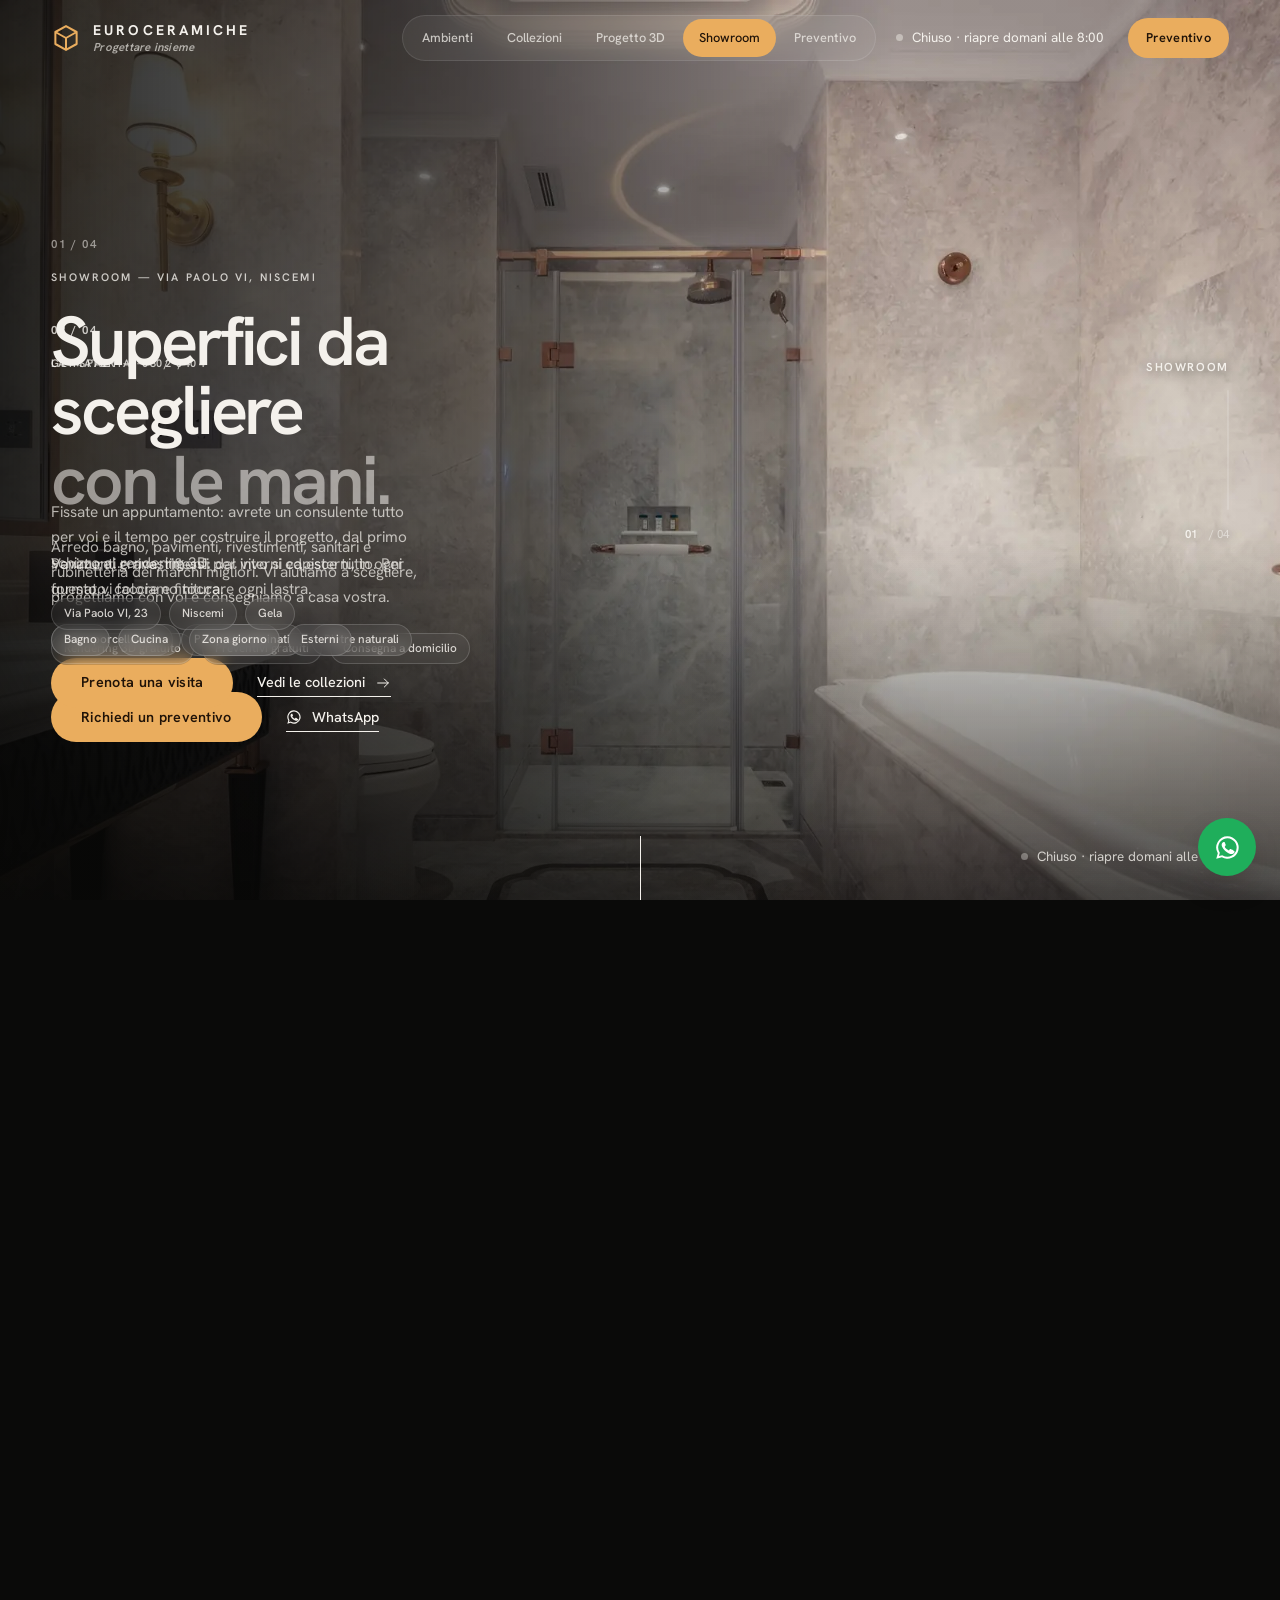
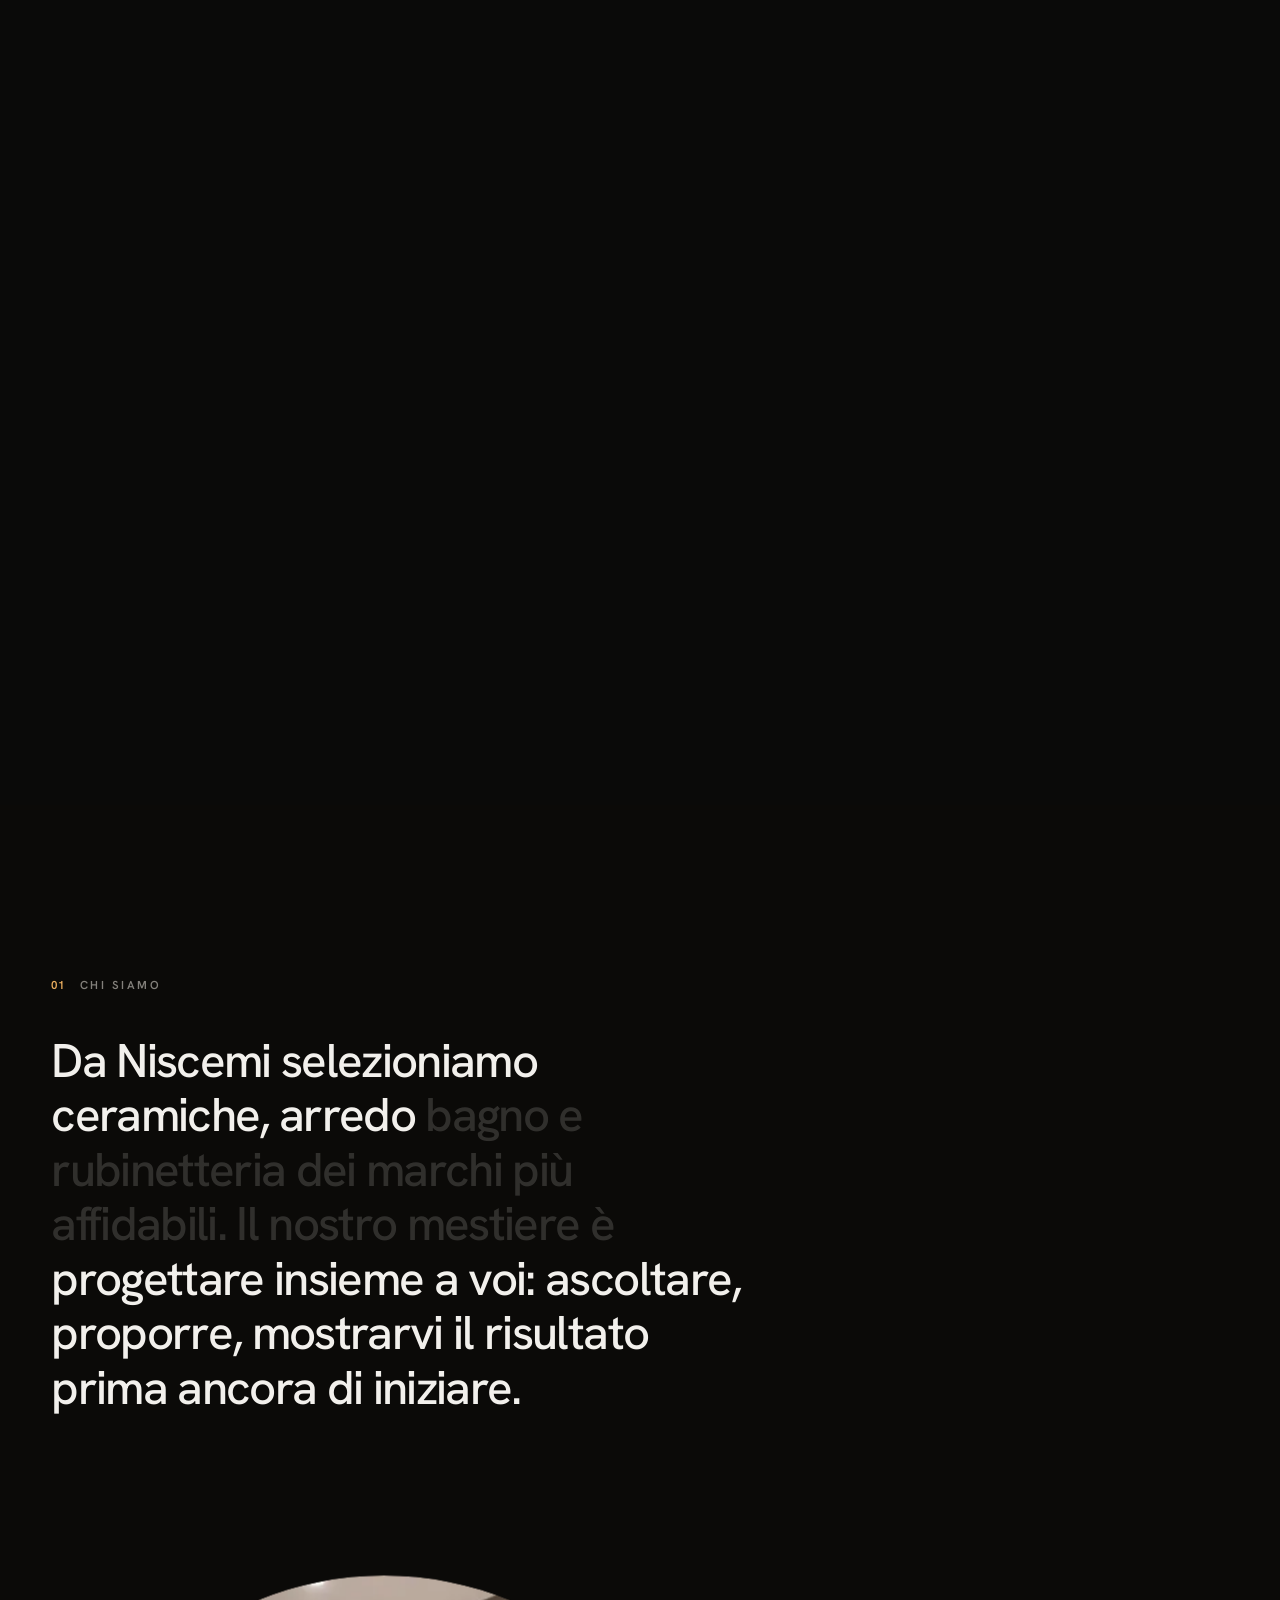
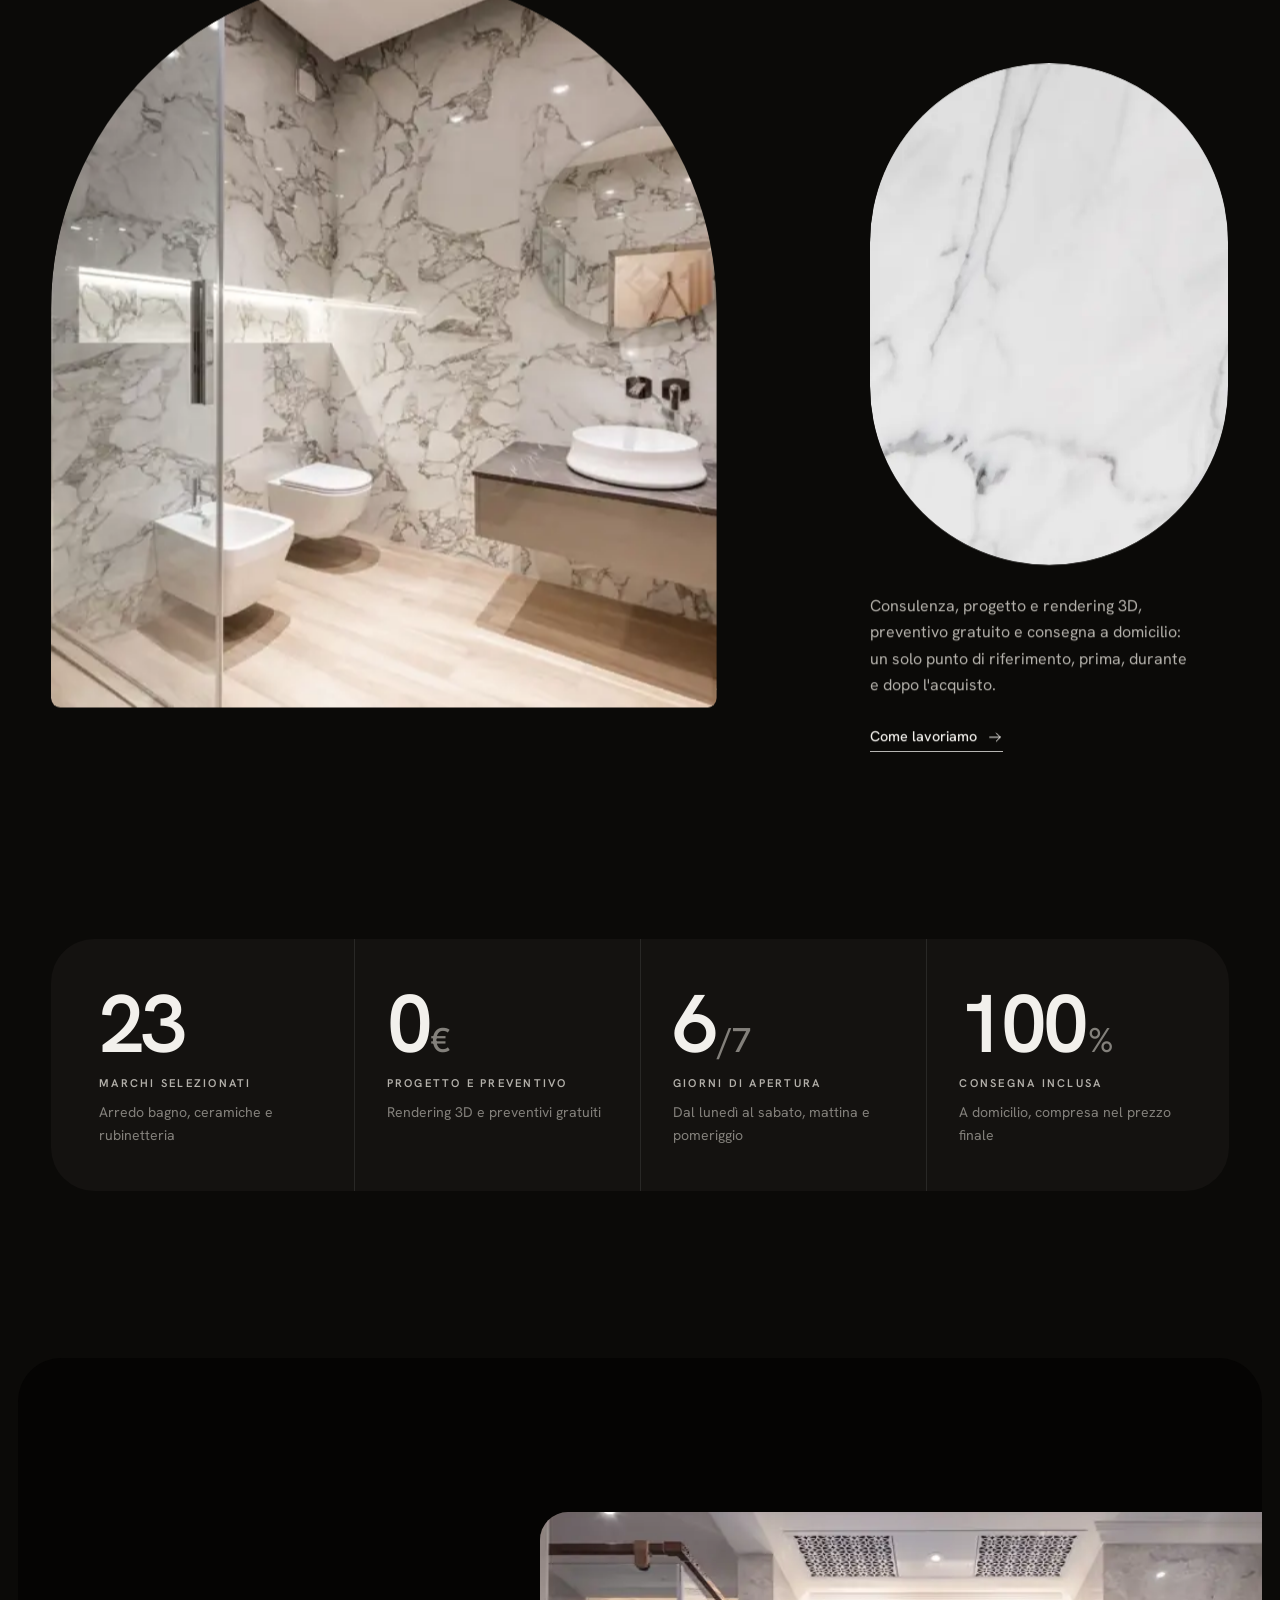
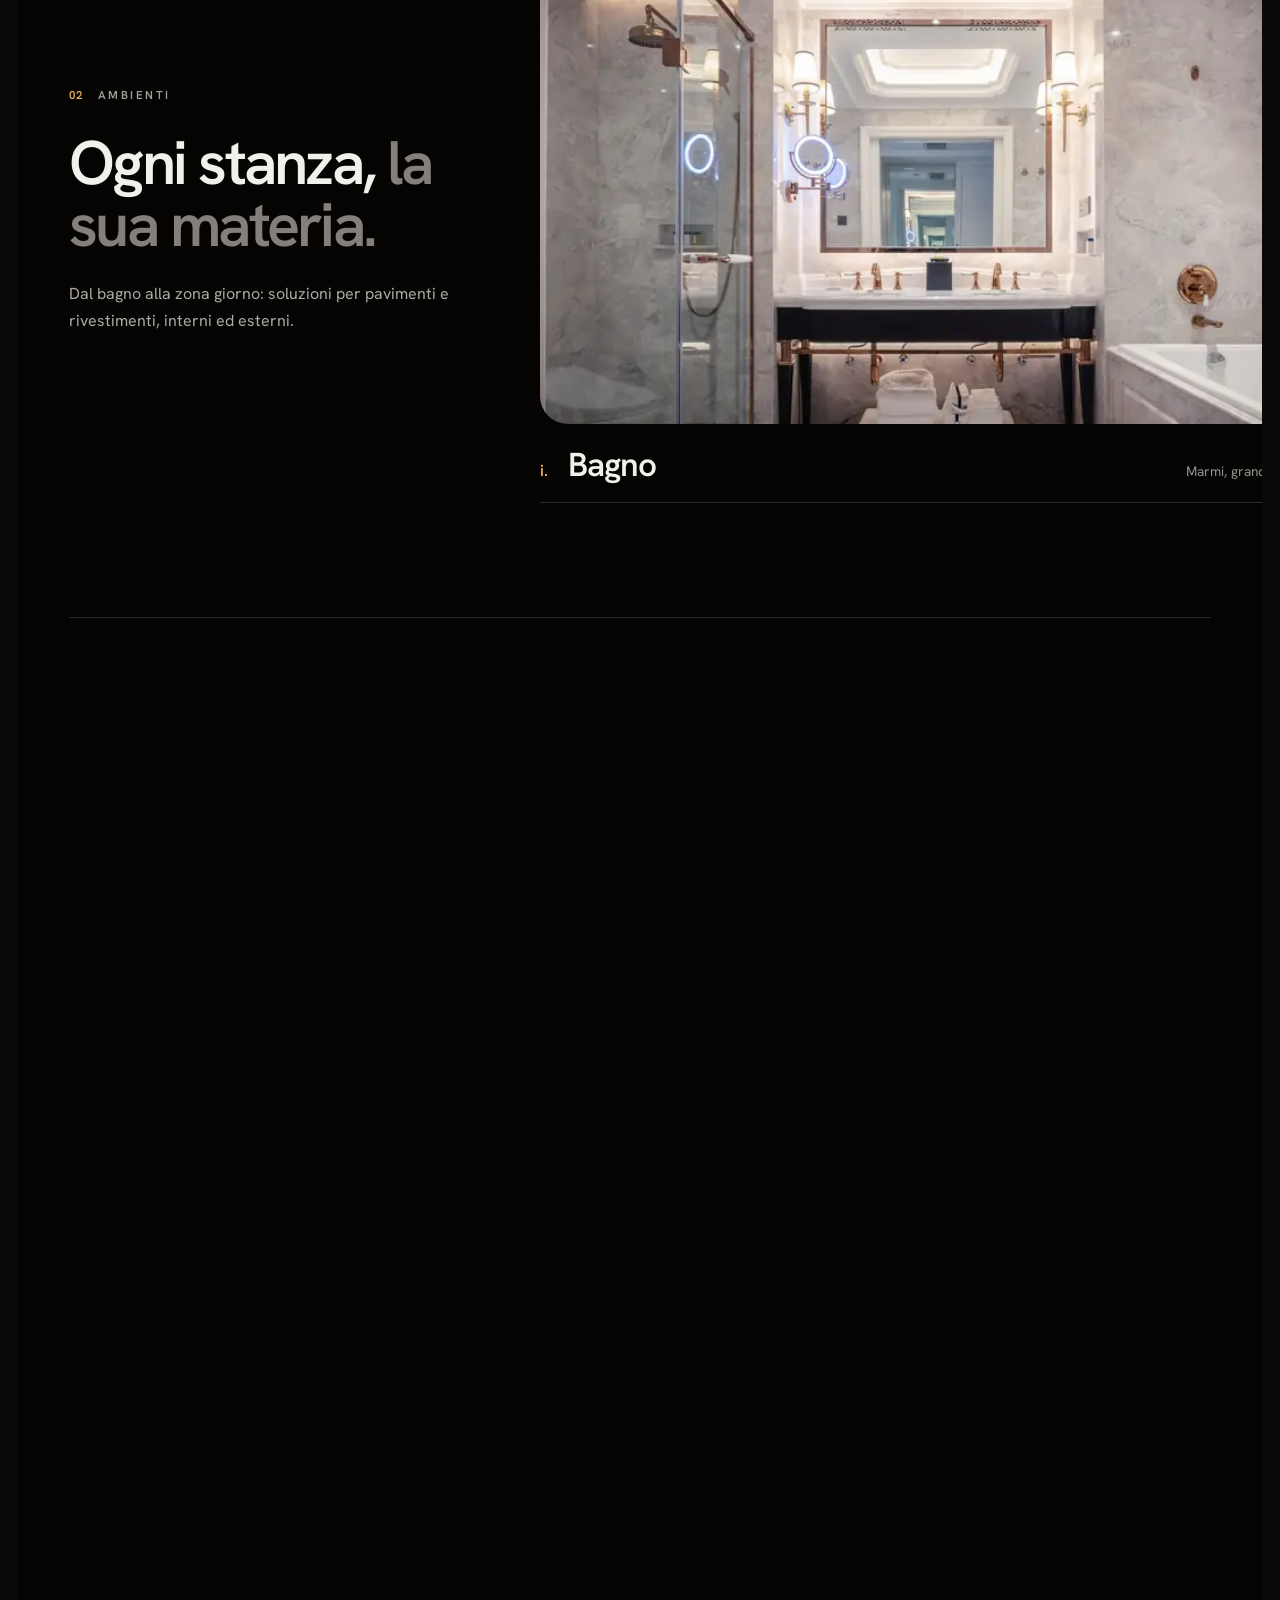
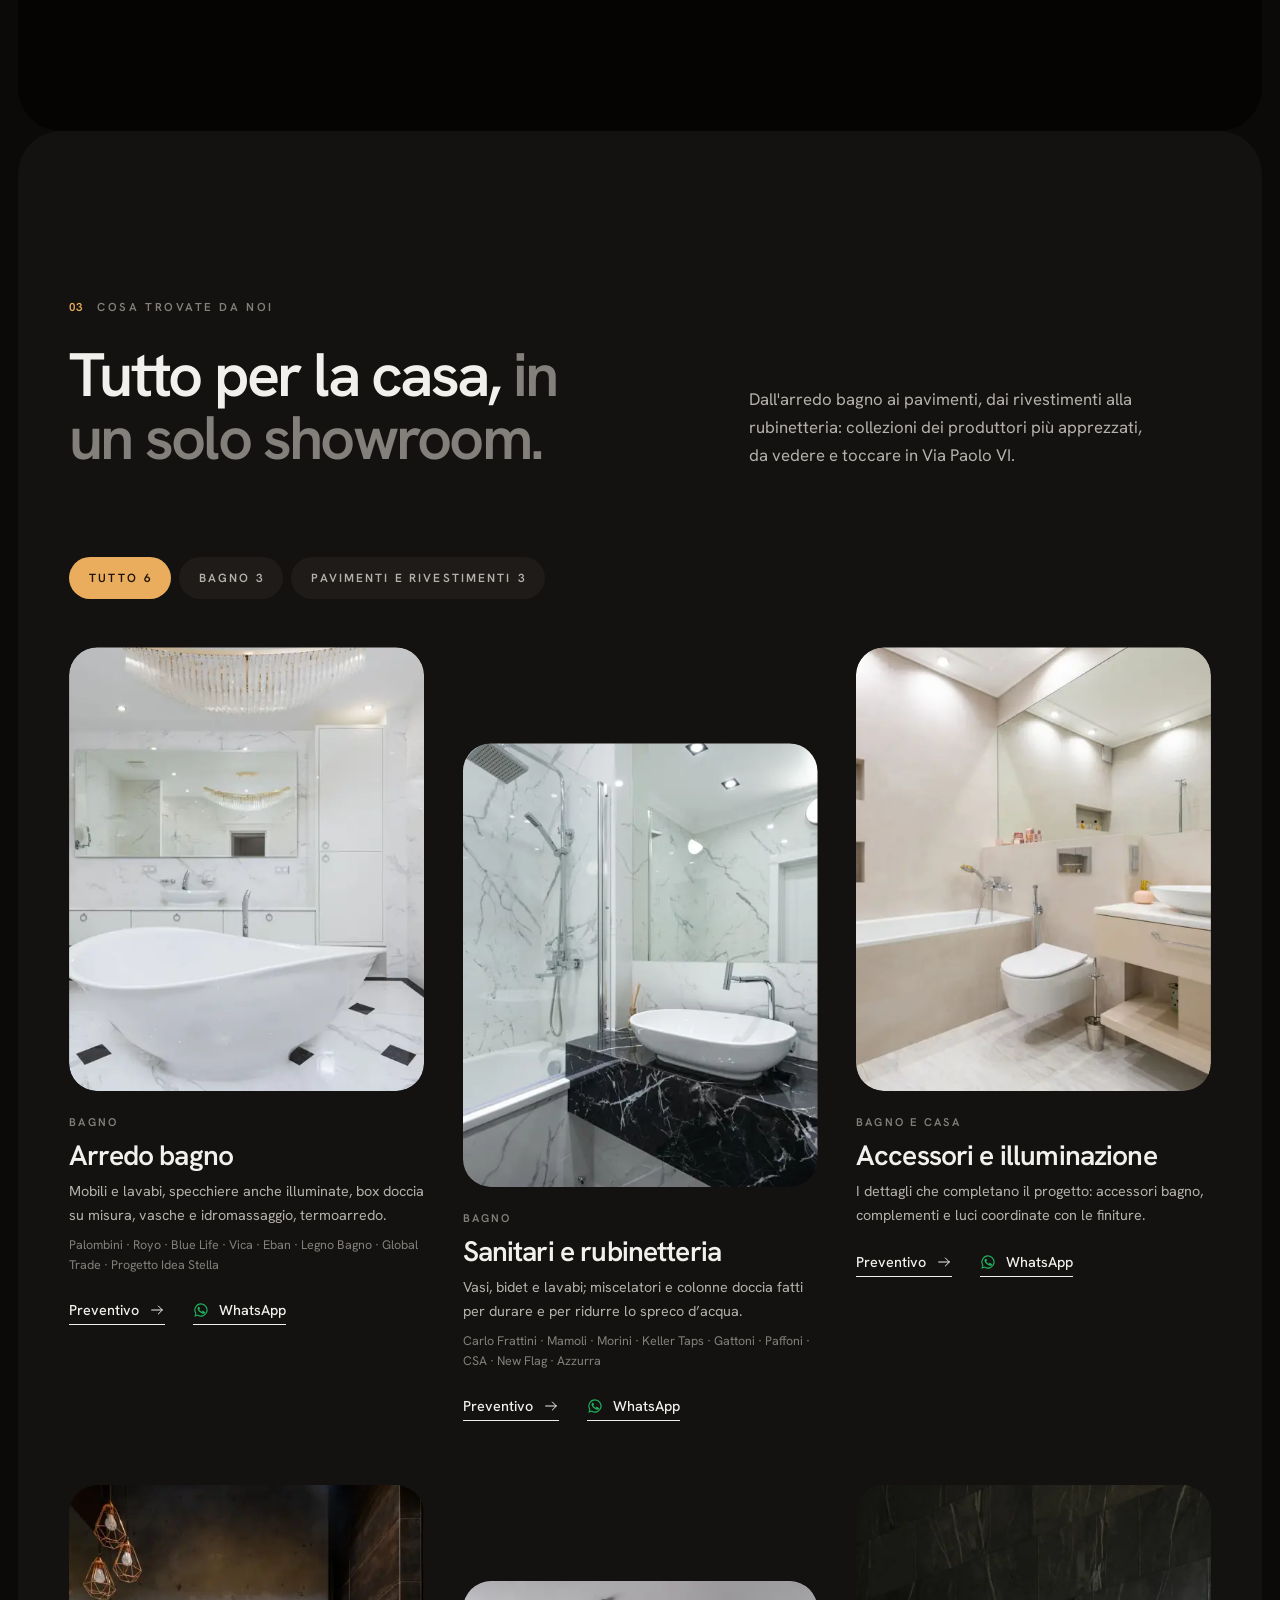
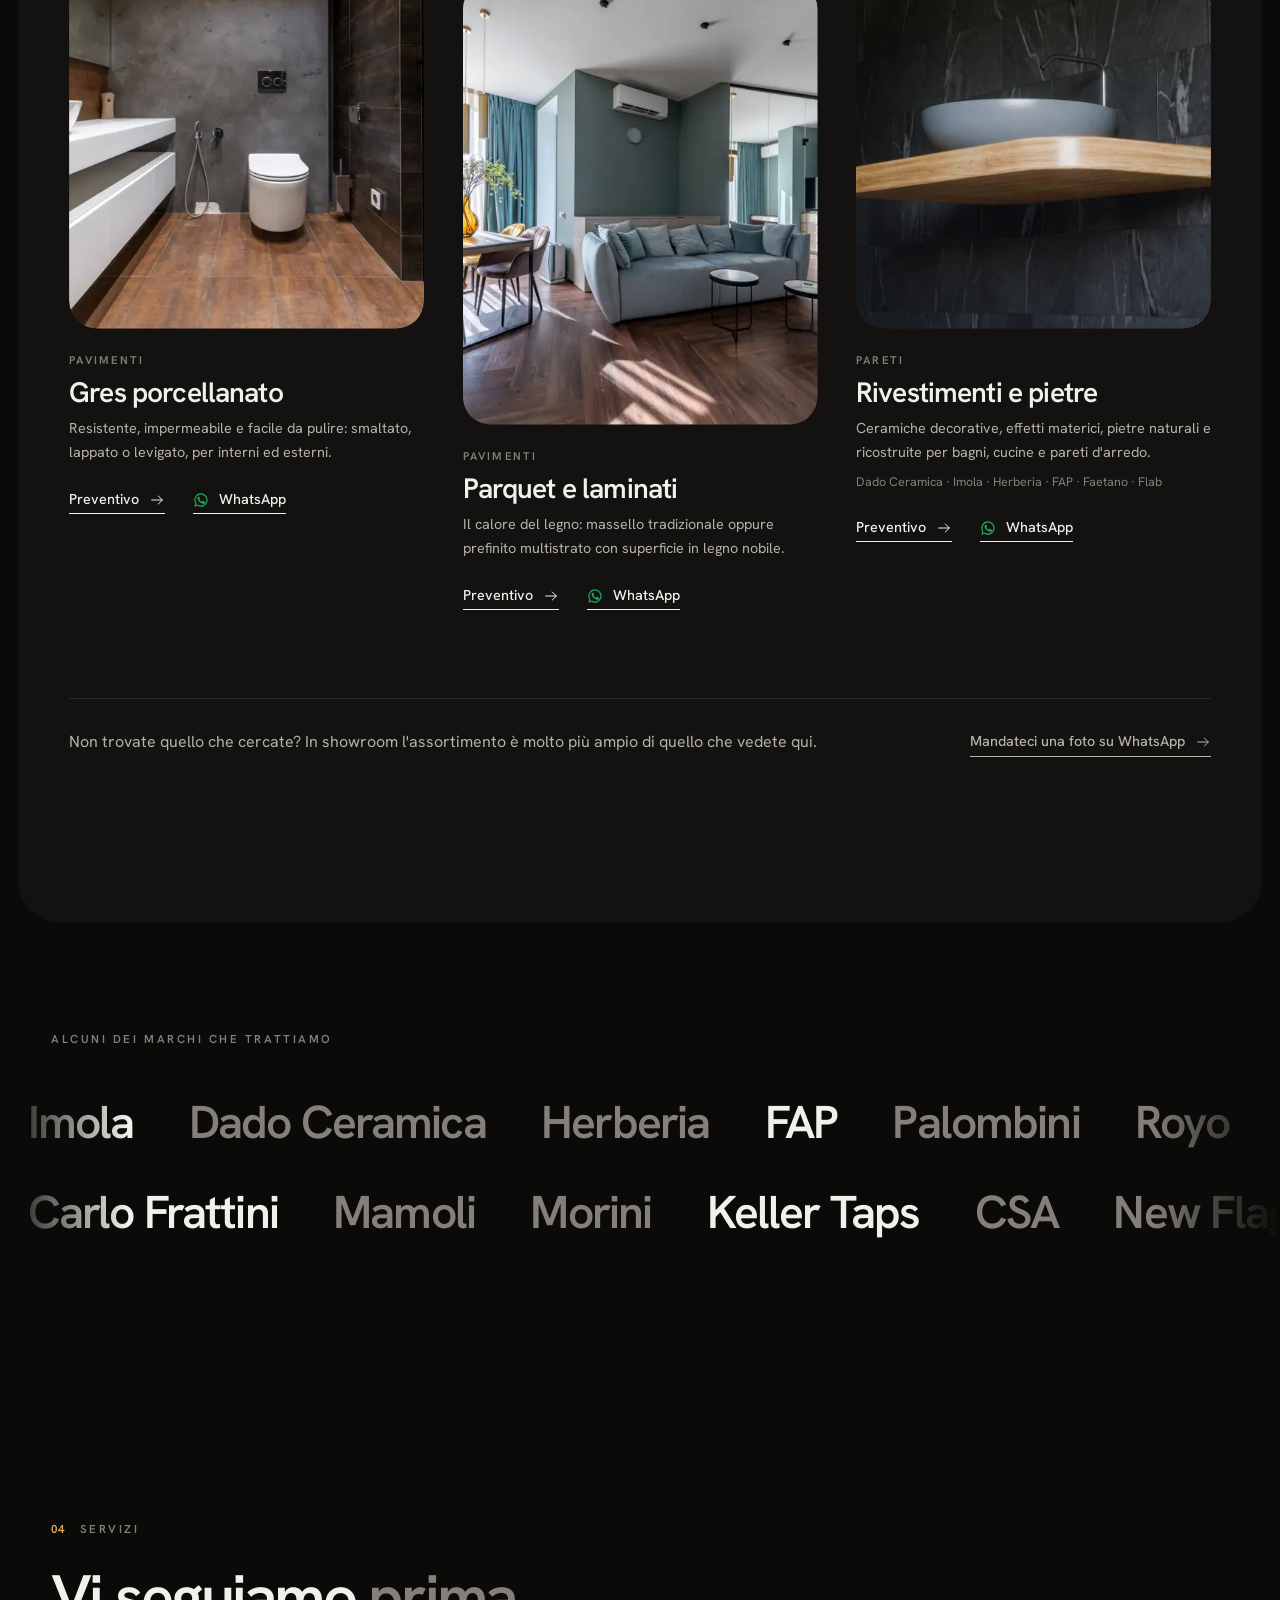
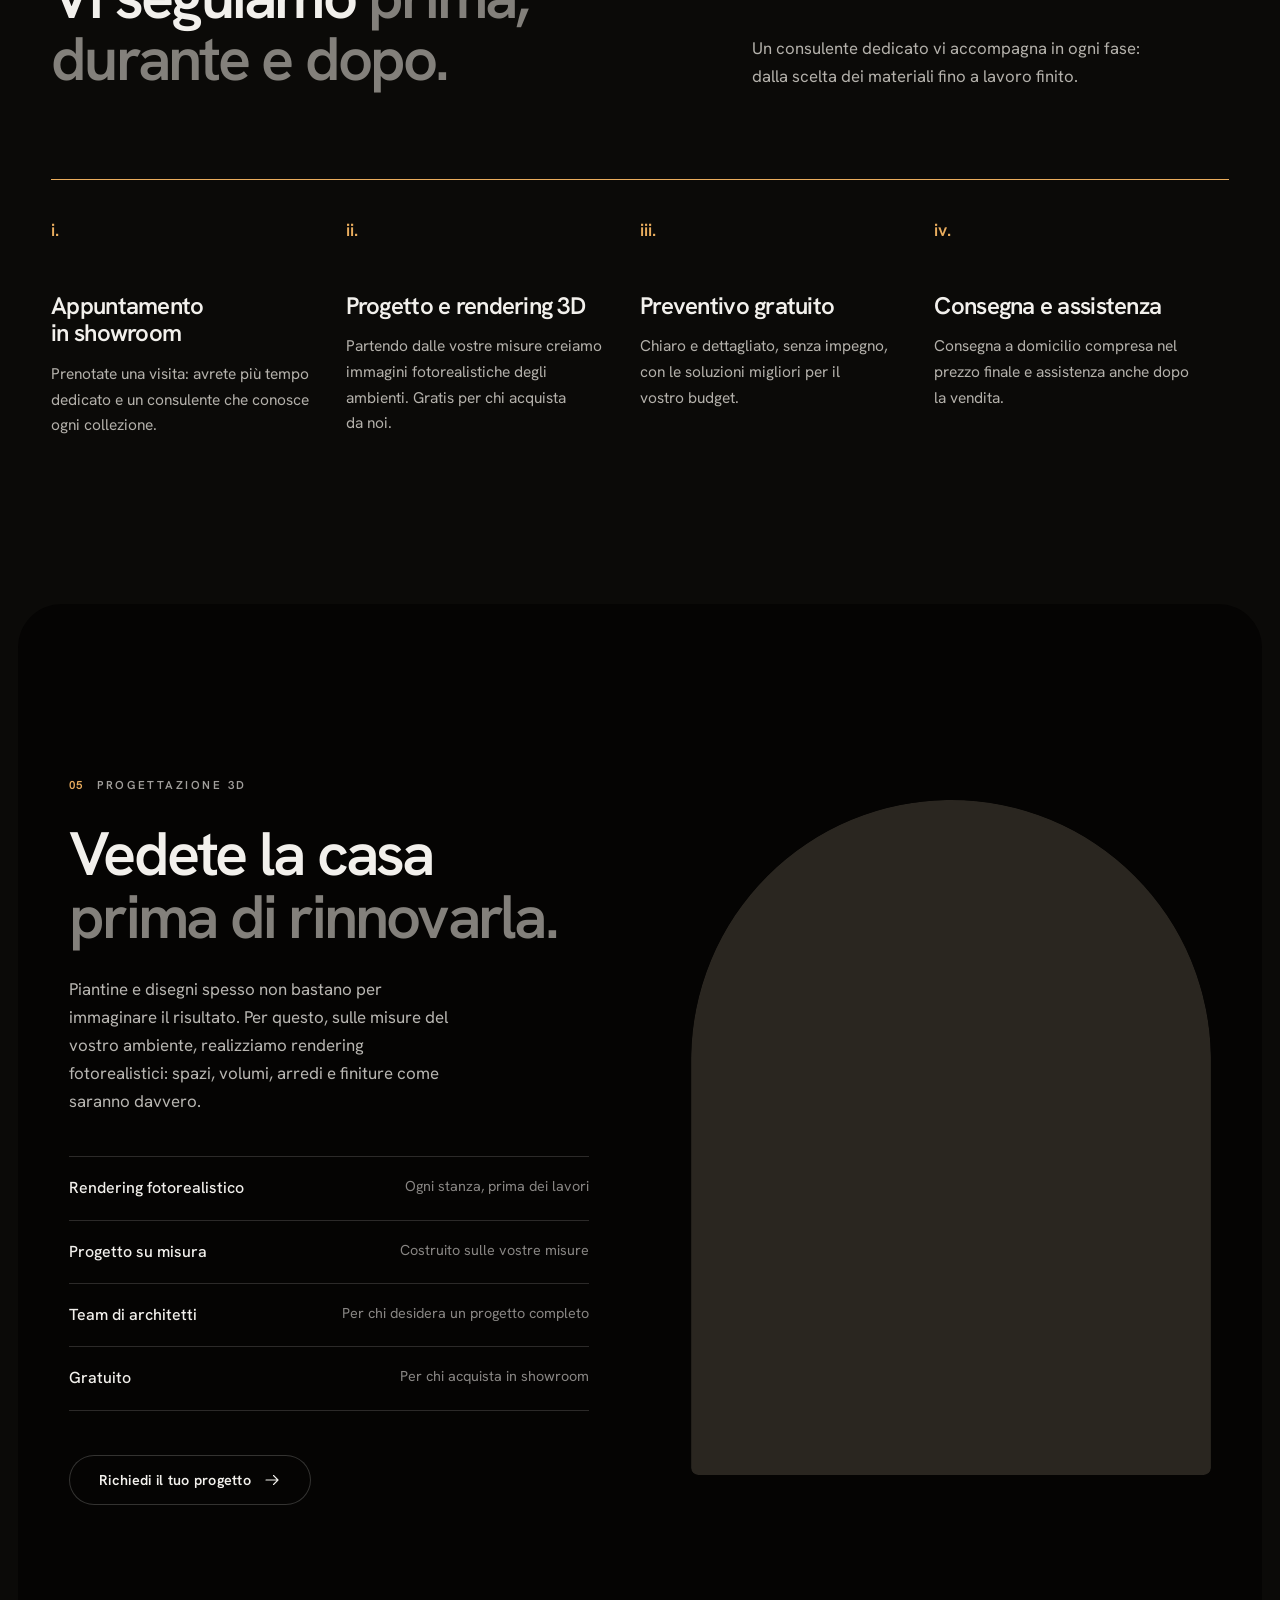
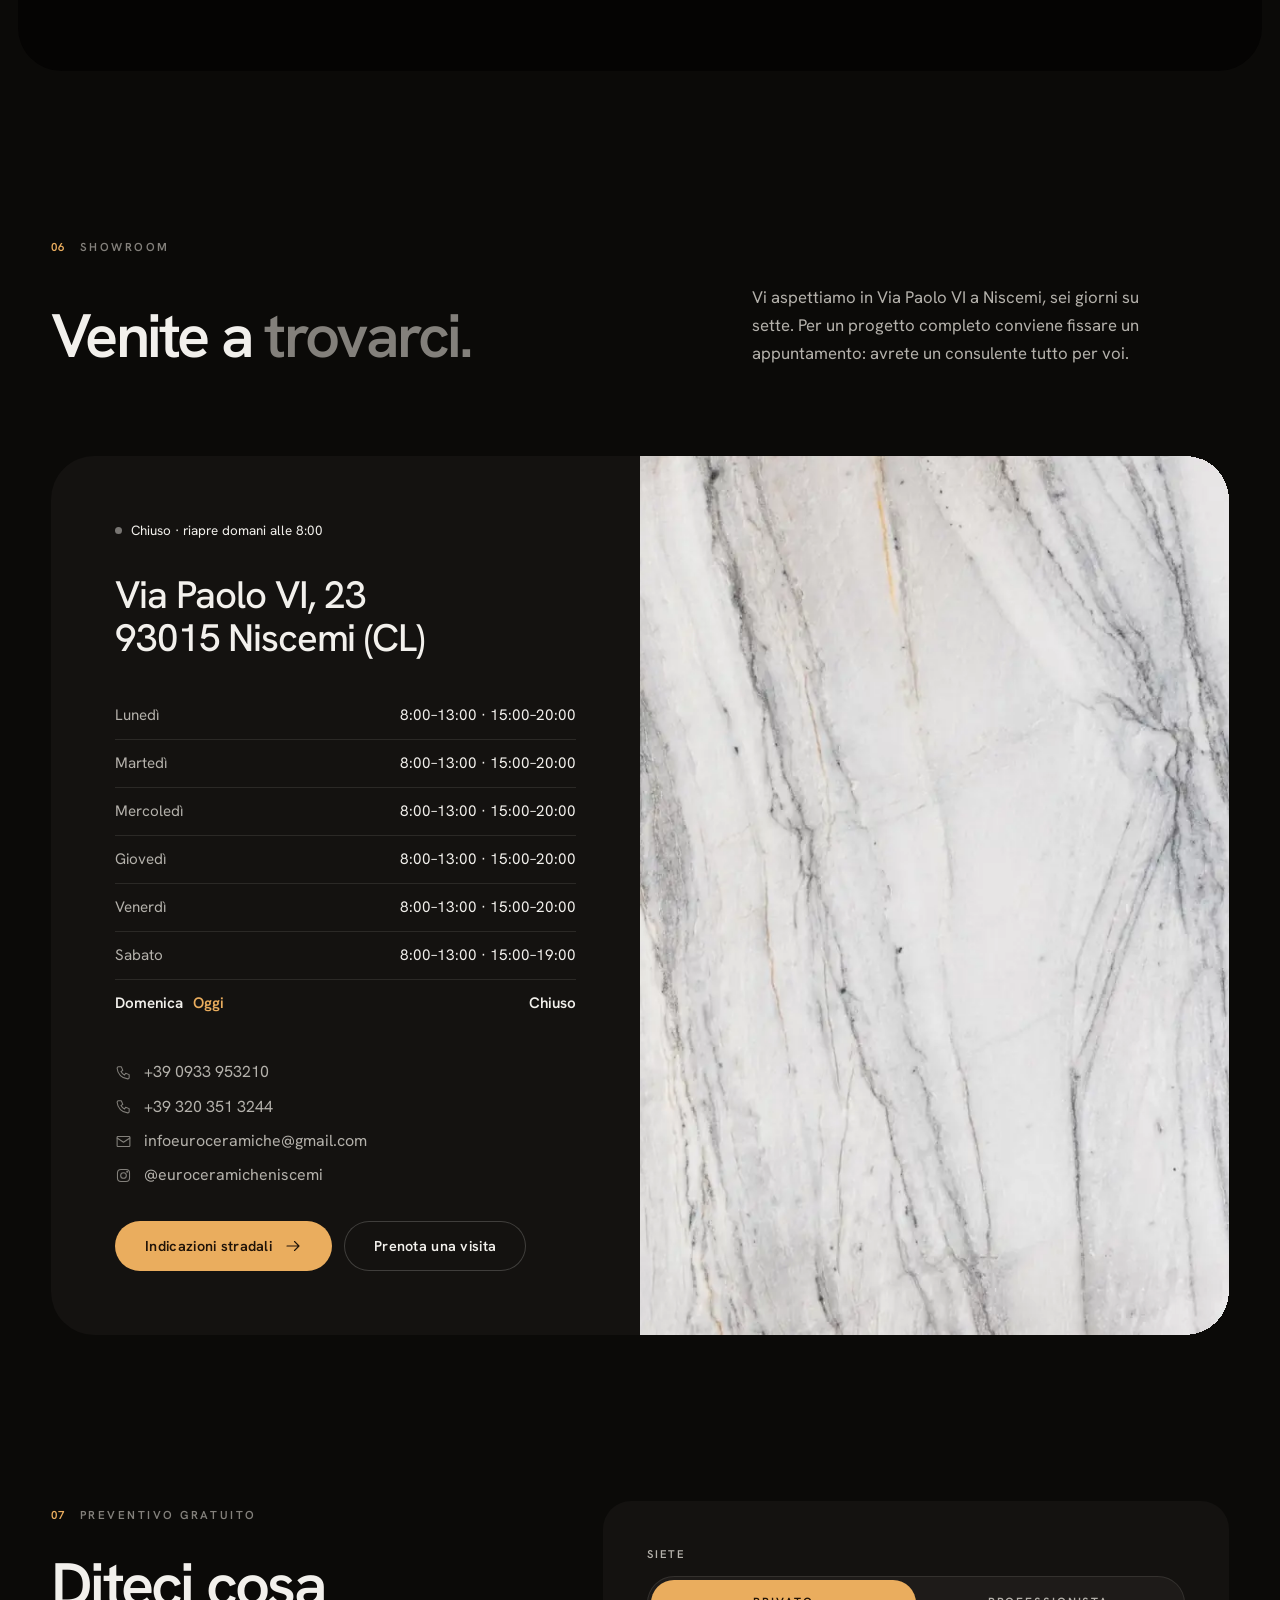
==== commit 160dfcf0: "Dati reali di Euroceramiche dal sito attuale, testi riscritti - Indirizzo, telefoni, WhatsApp, email" ====
--- a/index.html
+++ b/index.html
@@ -2,818 +2,1264 @@
 <html lang="it">
 <head>
 <meta charset="utf-8">
-<meta name="viewport" content="width=device-width, initial-scale=1">
-<title>Euroceramiche Niscemi — Pavimenti, rivestimenti e arredo bagno</title>
-<meta name="description" content="Pavimenti, rivestimenti e arredo bagno a Niscemi e nella provincia di Caltanissetta. Showroom, progettazione 3D gratuita, consegna e posa in opera.">
-<meta name="theme-color" content="#f6f2ec">
-<link rel="preconnect" href="https://fonts.googleapis.com">
-<link rel="preconnect" href="https://fonts.gstatic.com" crossorigin>
-<link href="https://fonts.googleapis.com/css2?family=Fraunces:opsz,wght@9..144,400;9..144,500&family=Inter:wght@400;500;600&display=swap" rel="stylesheet">
+<meta name="viewport" content="width=device-width, initial-scale=1, viewport-fit=cover">
+<title>Euroceramiche Niscemi — Arredo bagno, pavimenti e rivestimenti · Via Paolo VI, Niscemi (CL)</title>
+<meta name="description" content="Euroceramiche, showroom in Via Paolo VI a Niscemi: arredo bagno, pavimenti, rivestimenti, sanitari e rubinetteria dei migliori marchi. Progetto e rendering 3D gratuiti, preventivi gratuiti, consegna a domicilio. Niscemi e Gela.">
+<meta name="theme-color" content="#0d0d0c">
+<meta property="og:type" content="website">
+<meta property="og:locale" content="it_IT">
+<meta property="og:title" content="Euroceramiche Niscemi — Superfici da scegliere con le mani">
+<meta property="og:description" content="Showroom a Niscemi (CL). Collezioni, preventivi gratuiti, consulenza su WhatsApp.">
+<meta property="og:image" content="img/hero.webp">
+<link rel="icon" href="data:image/svg+xml,<svg xmlns='http://www.w3.org/2000/svg' viewBox='0 0 32 32'><rect width='32' height='32' rx='7' fill='%231c1a17'/><text x='16' y='23' font-family='Georgia,serif' font-size='19' text-anchor='middle' fill='%23f4f1ec'>E</text></svg>">
+<link rel="preload" href="fonts/hanken-grotesk.woff2" as="font" type="font/woff2" crossorigin>
+<link rel="preload" as="image" href="img/hero.webp" imagesrcset="img/hero-1000.webp 1000w, img/hero.webp 2000w" imagesizes="100vw" fetchpriority="high">
+
+<!-- Dati strutturati per Google (SEO locale). Completare i campi tra [ ]. -->
+<script type="application/ld+json">
+{
+  "@context": "https://schema.org",
+  "@type": "HomeGoodsStore",
+  "name": "Euroceramiche",
+  "slogan": "Progettare insieme",
+  "description": "Arredo bagno, pavimenti, rivestimenti, sanitari e rubinetteria. Progettazione e rendering 3D gratuiti, preventivi gratuiti, consegna a domicilio.",
+  "telephone": "+39 0933 953210",
+  "email": "infoeuroceramiche@gmail.com",
+  "vatID": "IT01619090853",
+  "address": { "@type": "PostalAddress", "streetAddress": "Via Paolo VI, 23", "addressLocality": "Niscemi", "postalCode": "93015", "addressRegion": "CL", "addressCountry": "IT" },
+  "areaServed": ["Niscemi", "Gela", "Caltagirone", "Provincia di Caltanissetta"],
+  "sameAs": ["https://www.instagram.com/euroceramicheniscemi/"],
+  "openingHoursSpecification": [
+    { "@type": "OpeningHoursSpecification", "dayOfWeek": ["Monday","Tuesday","Wednesday","Thursday","Friday","Saturday"], "opens": "08:00", "closes": "13:00" },
+    { "@type": "OpeningHoursSpecification", "dayOfWeek": ["Monday","Tuesday","Wednesday","Thursday","Friday"], "opens": "15:00", "closes": "20:00" },
+    { "@type": "OpeningHoursSpecification", "dayOfWeek": "Saturday", "opens": "15:00", "closes": "19:00" }
+  ]
+}
+</script>
+
 <style>
-/* ==========================================================================
-   Token
+@font-face { font-family: "Hanken Grotesk"; src: url(fonts/hanken-grotesk.woff2) format("woff2"); font-weight: 400 800; font-style: normal; font-display: swap; }
+
+/* ==========================================================================
+   Token — carta calda, inchiostro, un solo accento discreto
    ========================================================================== */
 :root {
-  --bg: #f6f2ec;
-  --surface: #fffdf9;
-  --surface-2: #efe8de;
-  --ink: #1f1b16;
-  --ink-2: #5b534a;
-  --ink-3: #8a8177;
-  --line: rgba(31, 27, 22, .10);
-  --accent: #b5532f;          /* terracotta siciliana */
-  --accent-ink: #fff;
-  --accent-soft: #f3e1d7;
-  --focus: #b5532f;
-
-  --radius-s: 8px;
-  --radius: 14px;
-  --radius-l: 22px;
-  --shadow: 0 1px 2px rgba(31,27,22,.04), 0 8px 24px -12px rgba(31,27,22,.18);
-
-  /* Curve di easing: sempre ease-out per ciò che entra/risponde all'utente.
-     Le curve native sono troppo deboli, queste hanno più "carattere". */
+  --bg: oklch(14.5% .004 70);            /* nero caldo */
+  --surface: oklch(18.5% .005 70);
+  --surface-2: oklch(22.5% .006 70);
+  --ink: oklch(95.5% .006 85);
+  --ink-2: oklch(76% .008 80);
+  --ink-3: oklch(60% .008 80);
+  --line: oklch(95% .006 85 / .1);
+  --line-strong: oklch(95% .006 85 / .2);
+  --accent: oklch(79% .12 72);           /* ambra */
+  --gold: oklch(79% .12 72);
+  --amber: oklch(79% .12 72);
+  --amber-ink: oklch(20% .03 60);
+  --ok: oklch(56% .12 152);
+  --danger: oklch(50% .16 28);
+  --wa: #1fae5b;
+  --dark: oklch(11% .004 70);
+  --dark-ink: oklch(95.5% .006 85);
+
+  --radius: 999px;                        /* pulsanti a pillola */
+  --r-img: clamp(18px, 2.2vw, 28px);     /* foto e riquadri morbidi */
+  --r-panel: clamp(24px, 3.4vw, 48px);   /* sezioni a pannello */
+  --panel-gap: clamp(8px, 1.4vw, 20px);
   --ease-out: cubic-bezier(.23, 1, .32, 1);
-  --ease-in-out: cubic-bezier(.77, 0, .175, 1);
-  --ease-drawer: cubic-bezier(.32, .72, 0, 1);
-
-  /* Durate brevi: l'interfaccia deve sembrare istantanea. */
-  --d-press: 160ms;
+  --ease-lux: cubic-bezier(.77, 0, .175, 1);
+  --d-press: 140ms;
   --d-fast: 200ms;
-  --d-base: 260ms;
-
-  --font-sans: "Inter", ui-sans-serif, system-ui, -apple-system, "Segoe UI", sans-serif;
-  --font-serif: "Fraunces", ui-serif, Georgia, serif;
-  --wrap: 1180px;
-}
-
-@media (prefers-color-scheme: dark) {
-  :root:not([data-theme="light"]) {
-    --bg: #15120f; --surface: #1d1915; --surface-2: #26211c;
-    --ink: #f3ede5; --ink-2: #bdb3a7; --ink-3: #8c8378;
-    --line: rgba(243,237,229,.10);
-    --accent: #e07a52; --accent-ink: #1a0f0a; --accent-soft: #3a241a; --focus: #e07a52;
-    --shadow: 0 1px 2px rgba(0,0,0,.3), 0 8px 24px -12px rgba(0,0,0,.6);
-  }
+  --d-base: 300ms;
+
+  --font-display: "Hanken Grotesk", ui-sans-serif, system-ui, -apple-system, "Segoe UI", sans-serif;
+  --font-sans: "Hanken Grotesk", ui-sans-serif, system-ui, -apple-system, "Segoe UI", sans-serif;
+  --wrap: 1320px;
+  --gutter: clamp(16px, 4vw, 56px);
+  --header-h: 76px;
 }
 
 /* ==========================================================================
    Base
    ========================================================================== */
 *, *::before, *::after { box-sizing: border-box; }
-html { -webkit-text-size-adjust: 100%; scroll-behavior: smooth; scroll-padding-top: 84px; }
+html { -webkit-text-size-adjust: 100%; scroll-padding-top: calc(var(--header-h) + 12px); }
 body {
   margin: 0; background: var(--bg); color: var(--ink);
-  font: 400 16px/1.6 var(--font-sans);
-  -webkit-font-smoothing: antialiased; text-rendering: optimizeLegibility;
-  -webkit-tap-highlight-color: transparent;
+  font: 400 1rem/1.65 var(--font-sans);
+  -webkit-font-smoothing: antialiased; text-rendering: optimizeLegibility; -webkit-tap-highlight-color: transparent;
 }
 img { display: block; max-width: 100%; }
 a { color: inherit; }
-h1, h2, h3 { font-family: var(--font-serif); font-weight: 400; letter-spacing: -.02em; line-height: 1.1; margin: 0; text-wrap: balance; }
-h2 { font-size: clamp(2rem, 4vw, 3rem); }
-h3 { font-size: 1.35rem; }
+h1, h2, h3 { font-family: var(--font-display); font-weight: 400; letter-spacing: -.02em; line-height: 1.02; margin: 0; text-wrap: balance; }
+h2 { font-size: clamp(2.4rem, 5.2vw, 4.6rem); }
+h3 { font-size: 1.5rem; line-height: 1.15; }
+h1 em, h2 em { font-style: italic; }
 p { margin: 0; text-wrap: pretty; }
-::selection { background: var(--accent); color: var(--accent-ink); }
-:focus-visible { outline: 2px solid var(--focus); outline-offset: 3px; border-radius: 6px; }
-
-.wrap { width: min(var(--wrap), 100% - 32px); margin-inline: auto; }
-.section { padding-block: clamp(72px, 10vw, 128px); }
-.eyebrow {
-  display: inline-block; font-size: .75rem; font-weight: 600; letter-spacing: .14em;
-  text-transform: uppercase; color: var(--accent); margin-bottom: 14px;
-}
-.section-head { max-width: 640px; margin-bottom: clamp(36px, 5vw, 56px); }
-.section-head p { color: var(--ink-2); margin-top: 14px; font-size: 1.05rem; }
+::selection { background: var(--ink); color: var(--bg); }
+:focus-visible { outline: 1.5px solid var(--accent); outline-offset: 3px; }
+
+.wrap { width: min(var(--wrap), 100% - 2 * var(--gutter)); margin-inline: auto; }
+.section { padding-block: clamp(96px, 13vw, 180px); }
+.label { display: inline-flex; align-items: center; gap: 14px; font-size: .72rem; font-weight: 600; letter-spacing: .22em; text-transform: uppercase; color: var(--ink-2); }
+.label .n { font-family: var(--font-display); font-style: italic; font-size: .95rem; letter-spacing: 0; text-transform: none; color: var(--ink-3); }
+.head { display: grid; grid-template-columns: minmax(0, 1.3fr) minmax(0, 1fr); gap: 28px 80px; align-items: end; margin-bottom: clamp(48px, 7vw, 88px); }
+.head .label { grid-column: 1 / -1; }
+.head p { color: var(--ink-2); font-size: 1.05rem; max-width: 44ch; }
+@media (max-width: 860px) { .head { grid-template-columns: 1fr; } }
 .sr-only { position: absolute; width: 1px; height: 1px; overflow: hidden; clip: rect(0 0 0 0); white-space: nowrap; }
-
-/* ==========================================================================
-   Bottoni — feedback immediato alla pressione (scale .97)
+.skip { position: fixed; left: 16px; top: -60px; z-index: 100; padding: 10px 16px; background: var(--ink); color: var(--bg); text-decoration: none; transition: top var(--d-fast) var(--ease-out); }
+.skip:focus { top: 12px; }
+
+/* ==========================================================================
+   Pulsanti e link
    ========================================================================== */
 .btn {
   --btn-bg: var(--ink); --btn-fg: var(--bg);
-  display: inline-flex; align-items: center; justify-content: center; gap: 8px;
-  height: 48px; padding: 0 22px; border-radius: 999px; border: 0; cursor: pointer;
+  display: inline-flex; align-items: center; justify-content: center; gap: 12px;
+  min-height: 54px; padding: 0 28px; border: 0; border-radius: var(--radius); cursor: pointer;
   background: var(--btn-bg); color: var(--btn-fg);
-  font: 500 .95rem/1 var(--font-sans); text-decoration: none; white-space: nowrap;
-  transition: transform var(--d-press) var(--ease-out), background-color var(--d-fast) var(--ease-out), box-shadow var(--d-fast) var(--ease-out);
-  user-select: none;
-}
-.btn:active { transform: scale(.97); }
-.btn--accent { --btn-bg: var(--accent); --btn-fg: var(--accent-ink); }
-.btn--ghost { --btn-bg: transparent; --btn-fg: var(--ink); box-shadow: inset 0 0 0 1px var(--line); }
-.btn--light { --btn-bg: #fffdf9; --btn-fg: #1f1b16; }
-.btn--glass { --btn-bg: rgba(255,255,255,.14); --btn-fg: #fff; box-shadow: inset 0 0 0 1px rgba(255,255,255,.35); backdrop-filter: blur(8px); -webkit-backdrop-filter: blur(8px); }
+  font: 500 .8rem/1 var(--font-sans); letter-spacing: .16em; text-transform: uppercase; text-decoration: none; white-space: nowrap;
+  transition: transform var(--d-press) var(--ease-out), background-color var(--d-base) var(--ease-out), color var(--d-base) var(--ease-out), box-shadow var(--d-base) var(--ease-out);
+  user-select: none; -webkit-user-select: none;
+}
+.btn:active { transform: scale(.98); }
 .btn svg { width: 18px; height: 18px; flex: none; }
-
-/* Hover solo su dispositivi con puntatore reale: niente hover "appiccicoso" su touch */
+.btn--light { --btn-bg: #f4f1ec; --btn-fg: #1c1a17; }
+.btn--line { --btn-bg: transparent; --btn-fg: var(--ink); box-shadow: inset 0 0 0 1px var(--line-strong); }
+.btn--line-light { --btn-bg: transparent; --btn-fg: #f4f1ec; box-shadow: inset 0 0 0 1px rgb(244 241 236 / .45); }
+.btn--wa { --btn-bg: var(--wa); --btn-fg: #fff; }
 @media (hover: hover) and (pointer: fine) {
-  .btn:hover { box-shadow: 0 6px 20px -8px rgba(31,27,22,.45); }
-  .btn--ghost:hover { box-shadow: inset 0 0 0 1px var(--ink-3); }
-  .btn--glass:hover { --btn-bg: rgba(255,255,255,.22); }
-  .btn .arrow { transition: transform var(--d-fast) var(--ease-out); }
-  .btn:hover .arrow { transform: translateX(3px); }
-}
-
-/* ==========================================================================
-   Barra annunci
-   ========================================================================== */
-.announce {
-  display: grid; grid-template-rows: 1fr;
-  background: var(--ink); color: var(--bg); font-size: .875rem;
-  transition: grid-template-rows var(--d-base) var(--ease-out), opacity var(--d-fast) var(--ease-out);
-}
-.announce > div { overflow: hidden; }
-.announce.is-hidden { grid-template-rows: 0fr; opacity: 0; }
-.announce .wrap { display: flex; align-items: center; gap: 12px; padding-block: 10px; }
-.announce p { flex: 1; }
-.announce strong { font-weight: 600; }
-.announce a { text-underline-offset: 3px; }
-.icon-btn {
-  display: grid; place-items: center; width: 36px; height: 36px; flex: none;
-  border: 0; border-radius: 999px; background: transparent; color: inherit; cursor: pointer;
-  transition: transform var(--d-press) var(--ease-out), background-color var(--d-fast) var(--ease-out);
-}
-.icon-btn:active { transform: scale(.92); }
-@media (hover: hover) and (pointer: fine) { .icon-btn:hover { background: rgba(127,127,127,.16); } }
-.icon-btn svg { width: 18px; height: 18px; }
-
-/* ==========================================================================
-   Header
+  .btn:hover { --btn-bg: oklch(32% .01 70); }
+  .btn--light:hover { --btn-bg: #fff; }
+  .btn--line:hover { --btn-bg: var(--ink); --btn-fg: var(--bg); box-shadow: none; }
+  .btn--line-light:hover { --btn-bg: #f4f1ec; --btn-fg: #1c1a17; box-shadow: none; }
+  .btn--wa:hover { --btn-bg: #1a9a50; }
+  .btn .arrow { transition: transform var(--d-base) var(--ease-out); }
+  .btn:hover .arrow { transform: translateX(4px); }
+}
+.link { display: inline-flex; align-items: center; gap: 10px; padding: 6px 0; border: 0; color: inherit; cursor: pointer; font: 600 .76rem/1.2 var(--font-sans); letter-spacing: .16em; text-transform: uppercase; text-decoration: none; background: linear-gradient(currentColor, currentColor) 0 100% / 100% 1px no-repeat; transition: background-size 500ms var(--ease-out); }
+.link svg { width: 16px; height: 16px; flex: none; }
+@media (hover: hover) and (pointer: fine) { .link:hover { background-size: 0 1px; background-position: 100% 100%; } }
+
+/* ==========================================================================
+   Header — trasparente sulla foto, carta quando si scorre
    ========================================================================== */
 .header {
-  position: sticky; top: 0; z-index: 50;
-  background: color-mix(in srgb, var(--bg) 82%, transparent);
-  backdrop-filter: saturate(1.4) blur(14px); -webkit-backdrop-filter: saturate(1.4) blur(14px);
-  border-bottom: 1px solid transparent;
-  transition: border-color var(--d-base) var(--ease-out);
-}
-.header.is-scrolled { border-bottom-color: var(--line); }
-.header .wrap { display: flex; align-items: center; justify-content: space-between; height: 68px; }
-.logo { display: flex; align-items: center; gap: 10px; text-decoration: none; }
-.logo-mark {
-  width: 34px; height: 34px; border-radius: 9px; background: var(--accent);
-  display: grid; grid-template-columns: 1fr 1fr; gap: 3px; padding: 7px;
-}
-.logo-mark i { background: var(--accent-ink); border-radius: 2px; opacity: .92; }
-.logo-mark i:nth-child(2), .logo-mark i:nth-child(3) { opacity: .55; }
-.logo-text { font-family: var(--font-serif); font-size: 1.2rem; letter-spacing: -.01em; line-height: 1; }
-.logo-text small { display: block; font-family: var(--font-sans); font-size: .68rem; letter-spacing: .16em; text-transform: uppercase; color: var(--ink-3); margin-top: 4px; }
-
-.nav { display: flex; align-items: center; gap: 4px; }
-.nav a:not(.btn) {
-  position: relative; padding: 8px 12px; border-radius: 999px; text-decoration: none;
-  font-size: .92rem; font-weight: 500; color: var(--ink-2);
-  transition: color var(--d-fast) var(--ease-out), background-color var(--d-fast) var(--ease-out);
-}
-.nav a[aria-current="true"] { color: var(--ink); }
-@media (hover: hover) and (pointer: fine) { .nav a:not(.btn):hover { color: var(--ink); background: var(--surface-2); } }
-.nav .btn { height: 40px; padding: 0 18px; margin-left: 8px; font-size: .88rem; }
-.menu-toggle { display: none; }
-
+  position: fixed; top: 0; left: 0; right: 0; z-index: 50; height: var(--header-h);
+  color: var(--ink); background: transparent;
+  transition: background-color 500ms var(--ease-out), color 500ms var(--ease-out), box-shadow 500ms var(--ease-out), transform 500ms var(--ease-out);
+}
+.header.is-solid { background: color-mix(in oklch, var(--bg) 92%, transparent); backdrop-filter: blur(14px); -webkit-backdrop-filter: blur(14px); box-shadow: 0 1px 0 var(--line); }
+.header.is-over { color: #f4f1ec; }
+.header.is-hidden { transform: translateY(-100%); }
+.header .wrap { display: flex; align-items: center; gap: 32px; height: 100%; }
+.logo { display: flex; flex-direction: column; text-decoration: none; margin-right: auto; line-height: 1; }
+.logo b { font-family: var(--font-display); font-weight: 400; font-size: 1.55rem; letter-spacing: -.01em; }
+.logo small { font-size: .62rem; font-weight: 600; letter-spacing: .32em; text-transform: uppercase; opacity: .7; margin-top: 6px; }
+.nav { display: flex; align-items: center; gap: 30px; }
+.nav a { position: relative; font-size: .74rem; font-weight: 600; letter-spacing: .18em; text-transform: uppercase; text-decoration: none; padding-block: 6px; }
+.nav a::after { content: ""; position: absolute; left: 0; right: 0; bottom: 0; height: 1px; background: currentColor; transform: scaleX(0); transform-origin: right; transition: transform 500ms var(--ease-out); }
+.nav a[aria-current="true"]::after { transform: scaleX(1); }
+@media (hover: hover) and (pointer: fine) { .nav a:hover::after { transform: scaleX(1); transform-origin: left; } }
+.header-cta { display: flex; align-items: center; gap: 24px; }
+.header-cta .btn { min-height: 44px; padding: 0 20px; font-size: .7rem; }
+.header.is-over .header-cta .btn { --btn-bg: #f4f1ec; --btn-fg: #1c1a17; }
+.status { display: inline-flex; align-items: center; gap: 9px; font-size: .84rem; white-space: nowrap; }
+.status-dot { width: 7px; height: 7px; border-radius: 50%; background: currentColor; opacity: .45; flex: none; }
+.status[data-open="true"] .status-dot { background: var(--ok); opacity: 1; box-shadow: 0 0 0 4px color-mix(in oklch, var(--ok) 22%, transparent); }
+.menu-toggle { display: none; width: 44px; height: 44px; place-items: center; border: 0; background: transparent; color: inherit; cursor: pointer; }
+.menu-toggle svg { width: 26px; height: 26px; }
+.menu-toggle .l1, .menu-toggle .l2 { transition: transform var(--d-base) var(--ease-out); transform-origin: center; transform-box: fill-box; }
+.menu-toggle[aria-expanded="true"] .l1 { transform: translateY(3.5px) rotate(45deg); }
+.menu-toggle[aria-expanded="true"] .l2 { transform: translateY(-3.5px) rotate(-45deg); }
+@media (max-width: 1100px) { .header-cta .status { display: none; } }
 @media (max-width: 900px) {
-  .menu-toggle { display: grid; width: 44px; height: 44px; }
+  .menu-toggle { display: grid; }
+  .header-cta { display: none; }
   .nav {
-    position: fixed; inset: 68px 12px auto 12px; flex-direction: column; align-items: stretch; gap: 2px;
-    padding: 10px; border-radius: var(--radius-l); background: var(--surface); box-shadow: var(--shadow), 0 0 0 1px var(--line);
-    /* Il menu nasce dal pulsante: origine in alto a destra, mai da scale(0) */
-    transform-origin: top right;
-    opacity: 0; transform: scale(.96) translateY(-6px); visibility: hidden;
-    transition: opacity var(--d-fast) var(--ease-out), transform var(--d-fast) var(--ease-out), visibility 0s linear var(--d-fast);
+    position: fixed; inset: 0; z-index: -1; flex-direction: column; align-items: flex-start; justify-content: center; gap: 6px;
+    padding: var(--header-h) var(--gutter) 40px; background: var(--bg); color: var(--ink);
+    clip-path: inset(0 0 100% 0); transition: clip-path 600ms var(--ease-lux);
   }
-  .nav.is-open { opacity: 1; transform: none; visibility: visible; transition-delay: 0s; }
-  .nav a:not(.btn) { padding: 14px 16px; font-size: 1rem; }
-  .nav .btn { margin: 8px 0 0; height: 48px; }
-}
-
-/* ==========================================================================
-   Placeholder immagini: pattern a piastrelle sotto la foto.
-   Se la foto in /img manca, resta un segnaposto elegante e non un'icona rotta.
-   ========================================================================== */
-.media {
-  position: relative; overflow: hidden; background-color: var(--surface-2);
-  background-image:
-    linear-gradient(var(--line) 1px, transparent 1px),
-    linear-gradient(90deg, var(--line) 1px, transparent 1px);
-  background-size: 48px 48px;
-}
-.media img { width: 100%; height: 100%; object-fit: cover; }
-.media img.is-missing { visibility: hidden; }
-.media[data-label]::after {
-  content: attr(data-label); position: absolute; left: 14px; bottom: 12px;
-  font-size: .72rem; letter-spacing: .12em; text-transform: uppercase; color: var(--ink-3);
-  pointer-events: none;
-}
-.media:has(img:not(.is-missing))::after { content: none; }
-
-/* ==========================================================================
-   Hero
-   ========================================================================== */
-.hero { padding-top: clamp(24px, 4vw, 40px); }
-.hero-card {
-  position: relative; isolation: isolate; overflow: hidden; border-radius: var(--radius-l);
-  min-height: min(78vh, 720px); display: flex; align-items: flex-end;
-  color: #fff; background: #2a231d;
-}
-.hero-card .media { position: absolute; inset: 0; z-index: -2; background-color: #3a2f26; --line: rgba(255,255,255,.07); }
-.hero-card .media[data-label]::after { color: rgba(255,255,255,.4); left: auto; right: 18px; top: 16px; bottom: auto; }
-.hero-card::before {
-  content: ""; position: absolute; inset: 0; z-index: -1;
-  background: linear-gradient(180deg, rgba(20,16,12,.05) 20%, rgba(20,16,12,.78) 100%);
-}
-.hero-content { padding: clamp(24px, 5vw, 56px); max-width: 760px; }
-.hero h1 { font-size: clamp(2.5rem, 6.2vw, 4.75rem); margin-bottom: 18px; }
-.hero h1 em { font-style: italic; color: #f2c3a9; }
-.hero p { font-size: clamp(1rem, 1.6vw, 1.15rem); color: rgba(255,255,255,.82); max-width: 560px; margin-bottom: 28px; }
-.hero-cta { display: flex; flex-wrap: wrap; gap: 10px; }
-
-/* ==========================================================================
-   Chi siamo + numeri
-   ========================================================================== */
-.about { display: grid; grid-template-columns: 1.1fr 1fr; gap: clamp(32px, 6vw, 88px); align-items: start; }
-.about-text p { color: var(--ink-2); font-size: 1.05rem; margin-top: 18px; }
-.about-text .btn { margin-top: 30px; }
-.about .media { aspect-ratio: 4/5; border-radius: var(--radius-l); }
-.stats {
-  display: grid; grid-template-columns: repeat(4, 1fr); gap: 1px; margin-top: clamp(48px, 7vw, 80px);
-  background: var(--line); border-radius: var(--radius-l); overflow: hidden; border: 1px solid var(--line);
-}
-.stat { background: var(--surface); padding: 28px 24px; }
-.stat-value {
-  font-family: var(--font-serif); font-size: clamp(2.2rem, 4vw, 3rem); line-height: 1;
-  font-variant-numeric: tabular-nums; /* le cifre non "ballano" durante il conteggio */
-}
-.stat-label { margin-top: 10px; font-size: .78rem; letter-spacing: .1em; text-transform: uppercase; color: var(--ink-3); }
+  .nav.is-open { clip-path: inset(0 0 0 0); }
+  .nav a { font-family: var(--font-display); font-size: 2.6rem; font-weight: 400; letter-spacing: -.01em; text-transform: none; }
+  .nav a::after { display: none; }
+  .header.menu-open { color: var(--ink); background: transparent; box-shadow: none; backdrop-filter: none; -webkit-backdrop-filter: none; transform: none; }
+}
+
+/* ==========================================================================
+   Viaggio iniziale: sezione bloccata, la camera "entra" nelle foto e passa
+   alla scena successiva attraverso una finestra ad arco che si allarga.
+   ========================================================================== */
+.journey { position: relative; height: 100vh; height: 100svh; background: #1d1915; color: #f4f1ec; }
+.journey-sticky { position: sticky; top: 0; height: 100vh; height: 100svh; overflow: hidden; }
+.scene { position: absolute; inset: 0; overflow: hidden; background: #1d1915; }
+.scene + .scene { clip-path: inset(50% 50% 50% 50%); }
+.scene img { position: absolute; inset: 0; width: 100%; height: 100%; object-fit: cover; transform: scale(var(--s, 1)); will-change: transform; }
+.scene-zoom { position: absolute; inset: 0; animation: heroZoom 2600ms var(--ease-out) both; }
+@keyframes heroZoom { from { transform: scale(1.14); filter: brightness(.55); } }
+.scene::after { content: ""; position: absolute; inset: 0; pointer-events: none; background: linear-gradient(to top, rgb(24 19 15 / .78) 0%, rgb(24 19 15 / .18) 55%, rgb(24 19 15 / .35) 100%); }
+
+.journey-text { position: absolute; inset: auto 0 0 0; z-index: 2; padding-bottom: clamp(40px, 7vw, 80px); }
+.journey-text .wrap { display: grid; }
+.jt { grid-area: 1 / 1; align-self: end; pointer-events: none; }
+.jt.is-active { pointer-events: auto; }
+.jt .label { color: rgb(244 241 236 / .8); }
+.jt-h { font-family: var(--font-display); font-weight: 400; font-size: clamp(3rem, 8.4vw, 8.2rem); line-height: .92; letter-spacing: -.035em; margin: 22px 0 24px; max-width: 11ch; text-wrap: balance; }
+.jt-h em { font-style: italic; }
+.jt-sub { font-size: clamp(1rem, 1.4vw, 1.15rem); color: rgb(244 241 236 / .82); max-width: 40ch; }
+.jt .label, .jt-sub, .jt .hero-cta { opacity: 0; transform: translateY(14px); transition: opacity 700ms var(--ease-out), transform 900ms var(--ease-out); }
+.jt.is-active .label, .jt.is-active .jt-sub, .jt.is-active .hero-cta { opacity: 1; transform: none; transition-delay: 250ms; }
+.jt.is-active .jt-sub { transition-delay: 380ms; }
+.jt.is-active .hero-cta { transition-delay: 500ms; }
+.jt .split .w > span { transition-duration: 900ms; }
+.jt:not(.is-active) .split .w > span { transform: translateY(-140%); transition-duration: 600ms; transition-delay: 0ms; }
+.jt .split .w { padding-top: .08em; margin-top: -.08em; }
+.jt:not(.is-active) .split:not(.was-in) .w > span { transform: translateY(140%); }
+.jt:not(.is-active) .split { visibility: hidden; transition: visibility 0s linear 600ms; }
+.jt.is-active .split { visibility: visible; transition: none; }
+.hero-cta { display: flex; flex-wrap: wrap; gap: 14px 28px; align-items: center; margin-top: 30px; }
+html:not(.js) .jt .label, html:not(.js) .jt-sub, html:not(.js) .jt .hero-cta { opacity: 1; transform: none; }
+
+.journey-index { position: absolute; right: var(--gutter); top: 50%; z-index: 2; translate: 0 -50%; display: grid; gap: 14px; justify-items: end; font-family: var(--font-display); font-style: italic; font-size: .95rem; color: rgb(244 241 236 / .4); }
+.journey-index span { transition: color 500ms var(--ease-out); display: flex; align-items: center; gap: 12px; }
+.journey-index span::before { content: ""; width: 0; height: 1px; background: currentColor; transition: width 600ms var(--ease-out); }
+.journey-index span.is-active { color: #f4f1ec; }
+.journey-index span.is-active::before { width: 28px; }
+.journey-meta { position: absolute; right: var(--gutter); bottom: clamp(40px, 7vw, 80px); z-index: 2; display: grid; gap: 12px; justify-items: end; font-size: .88rem; color: rgb(244 241 236 / .8); }
+.journey-meta a { text-decoration: none; }
+.scroll-line { position: absolute; left: 50%; bottom: 0; z-index: 2; width: 1px; height: 64px; background: rgb(244 241 236 / .25); overflow: hidden; transition: opacity 500ms var(--ease-out); }
+.scroll-line::after { content: ""; position: absolute; inset: 0; background: #f4f1ec; animation: scrollLine 2.4s var(--ease-lux) infinite; }
+.journey.is-moving .scroll-line { opacity: 0; }
+@keyframes scrollLine { from { transform: translateY(-100%); } to { transform: translateY(100%); } }
+@media (max-width: 760px) {
+  .journey-index { top: auto; bottom: auto; top: calc(var(--header-h) + 20px); translate: 0; flex-direction: row; display: flex; gap: 10px; font-size: .85rem; }
+  .journey-index span::before { display: none; }
+  .journey-meta { display: none; }
+  .scroll-line { display: none; }
+  .journey-text { padding-bottom: calc(96px + env(safe-area-inset-bottom)); }
+  .hero-cta .btn { flex: 1 1 100%; }
+}
+
+/* Titoli che salgono parola per parola */
+.split .w { display: inline-block; overflow: hidden; vertical-align: top; padding-bottom: .1em; margin-bottom: -.1em; }
+.split .w > span { display: inline-block; transform: translateY(105%); transition: transform 1300ms var(--ease-out); transition-delay: calc(var(--wi) * 70ms + var(--base, 0ms)); }
+.split.is-in .w > span { transform: none; }
+
+/* ==========================================================================
+   Manifesto: il testo si "accende" leggendo
+   ========================================================================== */
+.statement p.big { font-family: var(--font-display); font-size: clamp(1.9rem, 3.7vw, 3.4rem); line-height: 1.2; letter-spacing: -.015em; max-width: 26ch; }
+.statement .word { opacity: .16; transition: opacity 400ms var(--ease-out); }
+.statement .word.is-lit { opacity: 1; }
+.collage { display: grid; grid-template-columns: repeat(12, minmax(0, 1fr)); gap: var(--gutter); margin-top: clamp(64px, 9vw, 128px); align-items: start; }
+.collage .c1 { grid-column: 1 / 8; }
+.collage .c2 { grid-column: 9 / 13; margin-top: clamp(80px, 14vw, 220px); }
+.collage .c1 .frame { aspect-ratio: 4 / 3.2; }
+.collage .c2 .frame { aspect-ratio: 3 / 4; }
+.collage figcaption { display: flex; justify-content: space-between; gap: 16px; margin-top: 16px; font-size: .82rem; color: var(--ink-3); }
+.collage .c2 p { margin-top: 28px; color: var(--ink-2); max-width: 36ch; }
+.collage .c2 .link { margin-top: 24px; }
+@media (max-width: 760px) {
+  .collage .c1 { grid-column: 1 / -1; }
+  .collage .c2 { grid-column: 4 / -1; margin-top: 0; }
+}
+
+/* Cornice immagine: si svela come un sipario, la foto si assesta dentro */
+.frame { position: relative; overflow: hidden; background: var(--surface-2); }
+.frame img { width: 100%; height: 100%; object-fit: cover; }
+.js [data-clip] { clip-path: inset(100% 0 0 0); transition: clip-path 1500ms var(--ease-lux); }
+.js [data-clip] img { transform: scale(1.3); transition: transform 2200ms var(--ease-out); }
+.js [data-clip].is-in { clip-path: inset(0 0 0 0); }
+.js [data-clip].is-in img { transform: scale(1); }
+[data-speed] { will-change: transform; }
+
+/* ==========================================================================
+   Numeri: contatori che salgono quando entrano nello schermo
+   ========================================================================== */
+.stats { display: grid; grid-template-columns: repeat(4, minmax(0, 1fr)); border-top: 1px solid var(--line-strong); border-bottom: 1px solid var(--line-strong); }
+.stat { padding: clamp(28px, 4vw, 48px) clamp(16px, 2.5vw, 36px) clamp(28px, 4vw, 44px); display: grid; gap: 14px; align-content: start; }
+.stat + .stat { border-left: 1px solid var(--line); }
+.stat-n { font-family: var(--font-display); font-size: clamp(3.2rem, 6.4vw, 6rem); line-height: .9; letter-spacing: -.03em; font-variant-numeric: lining-nums tabular-nums; white-space: nowrap; }
+.stat-n small { font-size: .42em; letter-spacing: 0; margin-left: .08em; font-style: italic; color: var(--ink-3); }
+.stat-l { font-size: .7rem; font-weight: 600; letter-spacing: .2em; text-transform: uppercase; color: var(--ink-2); }
+.stat-sub { font-size: .88rem; color: var(--ink-3); margin-top: -6px; }
+.stat .link { justify-self: start; margin-top: 4px; font-size: .68rem; }
+.stars { display: inline-flex; gap: 3px; color: var(--gold); }
+.stars svg { width: 15px; height: 15px; }
 @media (max-width: 900px) {
-  .about { grid-template-columns: 1fr; }
-  .about .media { aspect-ratio: 16/10; order: -1; }
-  .stats { grid-template-columns: repeat(2, 1fr); }
-}
-
-/* ==========================================================================
-   Prodotti
-   ========================================================================== */
-.products { display: grid; grid-template-columns: repeat(3, 1fr); gap: 20px; }
-.card {
-  display: flex; flex-direction: column; background: var(--surface); border-radius: var(--radius-l);
-  overflow: hidden; box-shadow: 0 0 0 1px var(--line); text-decoration: none;
-  transition: transform var(--d-base) var(--ease-out), box-shadow var(--d-base) var(--ease-out);
-}
-.card .media { aspect-ratio: 4/3; }
-.card .media img { transition: transform 600ms var(--ease-out); }
-.card-body { padding: 24px 24px 26px; display: flex; flex-direction: column; gap: 10px; flex: 1; }
-.card-body p { color: var(--ink-2); font-size: .95rem; }
-.card-link { margin-top: auto; padding-top: 8px; display: inline-flex; align-items: center; gap: 6px; font-weight: 500; font-size: .9rem; color: var(--accent); }
-.card-link svg { width: 16px; height: 16px; transition: transform var(--d-fast) var(--ease-out); }
+  .stats { grid-template-columns: 1fr 1fr; }
+  .stat:nth-child(3) { border-left: 0; }
+  .stat:nth-child(n+3) { border-top: 1px solid var(--line); }
+  .stat { padding-inline: 4px 16px; }
+  .stat + .stat:nth-child(even) { padding-left: 18px; }
+  .stat-n { font-size: clamp(2.5rem, 11vw, 3.4rem); }
+}
+
+/* ==========================================================================
+   Ambienti: galleria orizzontale bloccata durante lo scroll
+   ========================================================================== */
+.rooms { position: relative; background: var(--dark); color: var(--dark-ink); }
+.rooms-sticky { position: sticky; top: 0; height: 100vh; height: 100svh; overflow: hidden; display: flex; flex-direction: column; justify-content: center; }
+.rooms-track { display: flex; align-items: center; gap: clamp(24px, 4vw, 64px); padding-inline: var(--gutter); transform: translateX(var(--x, 0px)); will-change: transform; }
+.rooms-intro { flex: none; width: min(420px, 80vw); padding-right: 2vw; }
+.rooms-intro .label { color: rgb(244 241 236 / .65); }
+.rooms-intro h2 { margin: 24px 0; }
+.rooms-intro p { color: rgb(244 241 236 / .7); }
+.room { flex: none; width: min(64vw, 980px); margin: 0; }
+.room .frame { aspect-ratio: 16 / 10; background: #2a2620; }
+.room .frame img { transform: scale(1.12) translateX(var(--rx, 0%)); }
+.room figcaption { display: grid; grid-template-columns: auto 1fr auto; gap: 20px; align-items: baseline; padding: 22px 0 18px; border-bottom: 1px solid rgb(244 241 236 / .16); }
+.room .n { font-family: var(--font-display); font-style: italic; color: var(--gold); }
+.room h3 { font-size: clamp(1.6rem, 2.6vw, 2.2rem); }
+.room figcaption > span:last-child { font-size: .85rem; color: rgb(244 241 236 / .6); }
+.rooms-bar { position: absolute; left: var(--gutter); right: var(--gutter); bottom: clamp(24px, 4vw, 40px); height: 1px; background: rgb(244 241 236 / .16); }
+.rooms-bar::after { content: ""; position: absolute; inset: 0; background: var(--dark-ink); transform-origin: left; transform: scaleX(var(--rp, 0)); }
+@media (max-width: 860px) {
+  .rooms { padding-block: 96px 72px; }
+  .rooms-sticky { position: static; height: auto; overflow: visible; }
+  .rooms-track { transform: none; overflow-x: auto; scroll-snap-type: x mandatory; scrollbar-width: none; align-items: start; }
+  .rooms-track::-webkit-scrollbar { display: none; }
+  .rooms-intro { width: 78vw; }
+  .room { width: 82vw; scroll-snap-align: center; }
+  .room .frame img { transform: none; }
+  .room figcaption { grid-template-columns: auto 1fr; }
+  .room figcaption > span:last-child { grid-column: 1 / -1; }
+  .rooms-bar { display: none; }
+}
+
+/* ==========================================================================
+   Collezioni
+   ========================================================================== */
+.filters { display: flex; gap: 28px; overflow-x: auto; scrollbar-width: none; margin-bottom: 48px; border-bottom: 1px solid var(--line); }
+.filters::-webkit-scrollbar { display: none; }
+.chip {
+  position: relative; flex: none; padding: 0 0 16px; border: 0; background: none; cursor: pointer; color: var(--ink-3);
+  font: 600 .74rem/1 var(--font-sans); letter-spacing: .18em; text-transform: uppercase;
+  transition: color var(--d-base) var(--ease-out);
+}
+.chip::after { content: ""; position: absolute; left: 0; right: 0; bottom: -1px; height: 1px; background: var(--ink); transform: scaleX(0); transition: transform 500ms var(--ease-out); }
+.chip[aria-pressed="true"] { color: var(--ink); }
+.chip[aria-pressed="true"]::after { transform: scaleX(1); }
+.chip .count { margin-left: 6px; font-family: var(--font-display); font-style: italic; font-weight: 400; letter-spacing: 0; text-transform: none; }
+@media (hover: hover) and (pointer: fine) { .chip:hover { color: var(--ink); } }
+
+.products { display: grid; grid-template-columns: repeat(3, minmax(0, 1fr)); gap: clamp(40px, 5vw, 72px) clamp(20px, 3vw, 40px); align-items: start; }
+.product { display: flex; flex-direction: column; }
+.product[hidden] { display: none; }
+.product .frame { aspect-ratio: 4 / 5; }
+.product .frame img { transition: transform 1400ms var(--ease-out); }
+.product-body { padding-top: 22px; display: grid; gap: 8px; }
+.product-cat { font-size: .7rem; font-weight: 600; letter-spacing: .2em; text-transform: uppercase; color: var(--ink-3); }
+.product h3 { font-size: clamp(1.6rem, 2.2vw, 2rem); }
+.product-meta { font-size: .9rem; color: var(--ink-2); font-variant-numeric: tabular-nums; }
+.product-actions { display: flex; flex-wrap: wrap; gap: 8px 28px; margin-top: 12px; }
+.product-actions .wa-icon { color: var(--wa); }
+@media (hover: hover) and (pointer: fine) { .js .product:hover [data-clip].is-in img, .product:hover .frame img { transform: scale(1.05); } }
+@media (min-width: 1001px) { .product:nth-child(3n+2) { margin-top: 96px; } }
+@media (max-width: 1000px) { .products { grid-template-columns: repeat(2, minmax(0, 1fr)); } }
+@media (max-width: 1000px) and (min-width: 601px) { .product:nth-child(2n) { margin-top: 64px; } }
+@media (max-width: 600px) { .products { grid-template-columns: 1fr; } .product .frame { aspect-ratio: 4 / 4.4; } }
+.products-note { margin-top: clamp(56px, 7vw, 88px); padding-top: 28px; border-top: 1px solid var(--line); display: flex; flex-wrap: wrap; justify-content: space-between; gap: 16px 40px; align-items: center; color: var(--ink-2); }
+::view-transition-group(*) { animation-duration: 500ms; animation-timing-function: var(--ease-out); }
+
+/* ==========================================================================
+   Come lavoriamo
+   ========================================================================== */
+.steps { list-style: none; margin: 0; padding: 0; position: relative; display: grid; grid-template-columns: repeat(4, minmax(0, 1fr)); }
+.steps::before { content: ""; position: absolute; left: 0; right: 0; top: 0; height: 1px; background: var(--ink); transform-origin: left; transform: scaleX(0); transition: transform 1800ms var(--ease-lux); }
+.steps.is-in::before { transform: scaleX(1); }
+.js .steps[data-reveal] { opacity: 1; transform: none; }
+.step { padding: 36px 32px 0 0; opacity: 0; transform: translateY(16px); transition: opacity 1000ms var(--ease-out), transform 1000ms var(--ease-out); }
+.steps.is-in .step { opacity: 1; transform: none; }
+.steps.is-in .step:nth-child(2) { transition-delay: 250ms; }
+.steps.is-in .step:nth-child(3) { transition-delay: 500ms; }
+.steps.is-in .step:nth-child(4) { transition-delay: 750ms; }
+html:not(.js) .step { opacity: 1; transform: none; }
+.step .n { display: block; font-family: var(--font-display); font-style: italic; font-size: 1.1rem; color: var(--ink-3); margin-bottom: 48px; }
+.step h3 { margin-bottom: 14px; }
+.step p { color: var(--ink-2); font-size: .97rem; }
+@media (max-width: 900px) { .steps { grid-template-columns: 1fr 1fr; row-gap: 48px; } }
+@media (max-width: 560px) { .steps { grid-template-columns: 1fr; row-gap: 8px; } .step { padding: 28px 0 0; } .step .n { margin-bottom: 18px; } }
+
+/* ==========================================================================
+   Professionisti
+   ========================================================================== */
+.pro { background: var(--dark); color: var(--dark-ink); }
+.pro .wrap { display: grid; grid-template-columns: minmax(0, 1fr) minmax(0, 1fr); gap: clamp(48px, 8vw, 120px); align-items: center; }
+.pro .label { color: rgb(244 241 236 / .65); }
+.pro h2 { margin: 26px 0 28px; }
+.pro-lead { color: rgb(244 241 236 / .75); font-size: 1.06rem; max-width: 44ch; }
+.perks { list-style: none; margin: 40px 0 44px; padding: 0; border-top: 1px solid rgb(244 241 236 / .16); }
+.perks li { display: grid; grid-template-columns: 1fr auto; gap: 16px; padding: 18px 0; border-bottom: 1px solid rgb(244 241 236 / .16); }
+.perks strong { font-weight: 500; }
+.perks span { color: rgb(244 241 236 / .55); font-size: .9rem; text-align: right; }
+.pro .frame { aspect-ratio: 4 / 5; background: #2a2620; }
+@media (max-width: 900px) { .pro .wrap { grid-template-columns: 1fr; } .pro .frame { aspect-ratio: 4 / 3; order: -1; } .perks li { grid-template-columns: 1fr; gap: 2px; } .perks span { text-align: left; } }
+
+/* ==========================================================================
+   Showroom
+   ========================================================================== */
+.showroom { display: grid; grid-template-columns: minmax(0, 1fr) minmax(0, 1fr); background: var(--surface); box-shadow: 0 0 0 1px var(--line); }
+.visit { display: flex; flex-direction: column; gap: 32px; padding: clamp(28px, 5vw, 72px); }
+.visit address { font-style: normal; font-family: var(--font-display); font-size: clamp(1.8rem, 3vw, 2.6rem); line-height: 1.12; }
+.hours { width: 100%; border-collapse: collapse; font-size: .95rem; font-variant-numeric: tabular-nums; }
+.hours th { text-align: left; font-weight: 400; color: var(--ink-2); padding: 11px 0; }
+.hours td { text-align: right; padding: 11px 0; }
+.hours tr + tr > * { border-top: 1px solid var(--line); }
+.hours tr.is-today > * { color: var(--ink); font-weight: 600; }
+.hours tr.is-today th::after { content: "Oggi"; margin-left: 10px; font-family: var(--font-display); font-style: italic; font-weight: 400; color: var(--ink-3); }
+.contact-list { display: grid; gap: 8px; }
+.contact-list a { text-decoration: none; color: var(--ink-2); display: inline-flex; align-items: center; gap: 12px; }
+.contact-list svg { width: 17px; height: 17px; color: var(--ink-3); flex: none; }
+@media (hover: hover) and (pointer: fine) { .contact-list a:hover { color: var(--ink); } }
+.visit-actions { display: flex; flex-wrap: wrap; gap: 12px; margin-top: auto; }
+.showroom .frame { min-height: 100%; }
+@media (max-width: 900px) { .showroom { grid-template-columns: 1fr; } .showroom .frame { min-height: 280px; order: -1; } }
+
+/* ==========================================================================
+   Preventivo
+   ========================================================================== */
+.quote { display: grid; grid-template-columns: minmax(0, .85fr) minmax(0, 1.15fr); gap: clamp(40px, 7vw, 112px); align-items: start; }
+.quote-aside { position: sticky; top: calc(var(--header-h) + 40px); }
+.quote-aside h2 { margin: 26px 0 24px; }
+.quote-aside p { color: var(--ink-2); font-size: 1.05rem; max-width: 40ch; }
+.reassure { list-style: none; margin: 36px 0 0; padding: 0; border-top: 1px solid var(--line); }
+.reassure li { padding: 14px 0; border-bottom: 1px solid var(--line); font-size: .95rem; color: var(--ink-2); display: flex; gap: 14px; }
+.reassure li::before { content: "—"; color: var(--ink-3); }
+@media (max-width: 900px) { .quote { grid-template-columns: 1fr; } .quote-aside { position: static; } }
+
+.form { display: grid; gap: 28px; }
+.form-row { display: grid; grid-template-columns: 1fr 1fr; gap: 28px; }
+@media (max-width: 560px) { .form-row { grid-template-columns: 1fr; } }
+.field { display: grid; gap: 6px; align-content: start; }
+.field > label, .legend { font-size: .7rem; font-weight: 600; letter-spacing: .18em; text-transform: uppercase; color: var(--ink-2); }
+.legend { padding: 0; margin-bottom: 12px; }
+.opt { font-weight: 400; letter-spacing: 0; text-transform: none; color: var(--ink-3); font-size: .8rem; }
+.field input, .field textarea, .field select {
+  width: 100%; min-height: 48px; padding: 0; border: 0; border-radius: 0; background: transparent; color: var(--ink);
+  font: 400 1.05rem var(--font-sans); box-shadow: inset 0 -1px 0 var(--line-strong);
+  transition: box-shadow var(--d-base) var(--ease-out), background-color var(--d-base) var(--ease-out);
+}
+.field select { appearance: none; -webkit-appearance: none; cursor: pointer; background: url("data:image/svg+xml,<svg xmlns='http://www.w3.org/2000/svg' viewBox='0 0 24 24' fill='none' stroke='%23776f66' stroke-width='1.6' stroke-linecap='round'><path d='M7 10l5 5 5-5'/></svg>") no-repeat right center / 18px; }
+.field textarea { min-height: 96px; padding-top: 12px; resize: vertical; line-height: 1.5; }
+.field input::placeholder, .field textarea::placeholder { color: var(--ink-3); }
+.field input:focus, .field textarea:focus, .field select:focus { outline: none; box-shadow: inset 0 -2px 0 var(--ink); }
+.field [aria-invalid="true"] { box-shadow: inset 0 -2px 0 var(--danger); }
+.field-error { font-size: .84rem; color: var(--danger); display: none; }
+.field:has([aria-invalid="true"]) .field-error { display: block; }
+.field.is-flash input { animation: flash 1400ms var(--ease-out); }
+@keyframes flash { 0% { background-color: color-mix(in oklch, var(--gold) 35%, transparent); } }
+fieldset { border: 0; margin: 0; padding: 0; min-width: 0; }
+
+.seg { position: relative; display: grid; grid-template-columns: 1fr 1fr; box-shadow: inset 0 0 0 1px var(--line-strong); }
+.seg input { position: absolute; opacity: 0; pointer-events: none; }
+.seg label { position: relative; z-index: 1; display: grid; place-items: center; min-height: 50px; cursor: pointer; font-size: .74rem; font-weight: 600; letter-spacing: .16em; text-transform: uppercase; color: var(--ink-2); transition: color 400ms var(--ease-out); }
+.seg input:checked + label { color: var(--bg); }
+.seg input:focus-visible + label { outline: 1.5px solid var(--accent); outline-offset: -4px; }
+.seg-thumb { position: absolute; top: 0; bottom: 0; left: 0; width: 50%; background: var(--ink); transition: transform 500ms var(--ease-lux); }
+.seg:has(input[value="Professionista"]:checked) .seg-thumb { transform: translateX(100%); }
+
+.pro-only { display: grid; grid-template-rows: 0fr; transition: grid-template-rows 500ms var(--ease-out); }
+.pro-only > div { overflow: hidden; min-height: 0; }
+.pro-only .form-row { opacity: 0; transition: opacity var(--d-base) var(--ease-out); padding: 2px; margin: -2px; }
+.form:has(input[value="Professionista"]:checked) .pro-only { grid-template-rows: 1fr; }
+.form:has(input[value="Professionista"]:checked) .pro-only .form-row { opacity: 1; transition-delay: 100ms; }
+.form:not(:has(input[value="Professionista"]:checked)) .pro-only { margin-top: -28px; }
+
+.checks { display: flex; flex-wrap: wrap; gap: 8px; }
+.check-chip input { position: absolute; opacity: 0; pointer-events: none; }
+.check-chip span {
+  display: inline-flex; align-items: center; min-height: 40px; padding: 0 16px; cursor: pointer;
+  font-size: .9rem; color: var(--ink-2); box-shadow: inset 0 0 0 1px var(--line-strong);
+  transition: background-color var(--d-base) var(--ease-out), color var(--d-base) var(--ease-out), box-shadow var(--d-base) var(--ease-out);
+  user-select: none; -webkit-user-select: none;
+}
+.check-chip input:checked + span { background: var(--ink); color: var(--bg); box-shadow: none; }
+.check-chip input:focus-visible + span { outline: 1.5px solid var(--accent); outline-offset: 2px; }
+@media (hover: hover) and (pointer: fine) { .check-chip span:hover { box-shadow: inset 0 0 0 1px var(--ink-2); } }
+
+.consent { display: flex; gap: 12px; align-items: flex-start; font-size: .86rem; color: var(--ink-2); cursor: pointer; }
+.consent input { margin-top: 3px; accent-color: var(--ink); width: 18px; height: 18px; flex: none; }
+.consent a { color: inherit; text-underline-offset: 3px; }
+.consent-wrap .field-error { margin-top: 6px; }
+.consent-wrap:has([aria-invalid="true"]) .field-error { display: block; }
+.submit-row { display: flex; flex-wrap: wrap; gap: 12px; align-items: center; }
+.submit-row small { color: var(--ink-3); font-size: .82rem; flex-basis: 100%; }
+@media (max-width: 560px) { .submit-row .btn { flex: 1 1 100%; } }
+
+/* ==========================================================================
+   FAQ
+   ========================================================================== */
+.faq-layout { display: grid; grid-template-columns: minmax(0, .85fr) minmax(0, 1.15fr); gap: clamp(40px, 7vw, 112px); }
+.faq-layout h2 { margin: 26px 0 22px; }
+.faq-layout p.lead { color: var(--ink-2); }
+.faq { border-top: 1px solid var(--line-strong); }
+.faq-item { border-bottom: 1px solid var(--line-strong); }
+.faq-q { all: unset; box-sizing: border-box; width: 100%; cursor: pointer; display: flex; align-items: center; justify-content: space-between; gap: 20px; padding: 26px 0; font-family: var(--font-display); font-size: clamp(1.2rem, 1.8vw, 1.45rem); line-height: 1.25; }
+.faq-q:focus-visible { outline: 1.5px solid var(--accent); outline-offset: 2px; }
+.plus { position: relative; width: 14px; height: 14px; flex: none; }
+.plus::before, .plus::after { content: ""; position: absolute; inset: 6.5px 0 auto; height: 1px; background: currentColor; transition: transform 500ms var(--ease-out); }
+.plus::after { transform: rotate(90deg); }
+.faq-q[aria-expanded="true"] .plus::after { transform: rotate(0deg); }
+.faq-a { display: grid; grid-template-rows: 0fr; transition: grid-template-rows 500ms var(--ease-out); }
+.faq-a > div { overflow: hidden; }
+.faq-a p { padding-bottom: 28px; color: var(--ink-2); max-width: 60ch; opacity: 0; transition: opacity var(--d-base) var(--ease-out); }
+.faq-q[aria-expanded="true"] + .faq-a { grid-template-rows: 1fr; }
+.faq-q[aria-expanded="true"] + .faq-a p { opacity: 1; transition-delay: 100ms; }
+@media (max-width: 900px) { .faq-layout { grid-template-columns: 1fr; } }
+
+/* ==========================================================================
+   Footer
+   ========================================================================== */
+.footer { background: var(--dark); color: var(--dark-ink); padding-block: clamp(80px, 10vw, 140px) 40px; }
+.footer-big { font-family: var(--font-display); font-size: clamp(2.6rem, 8vw, 7.5rem); line-height: .95; letter-spacing: -.03em; }
+.footer-big a { text-decoration: none; font-style: italic; color: var(--gold); }
+.footer-grid { display: grid; grid-template-columns: 1.4fr 1fr 1fr; gap: 40px; margin-top: clamp(64px, 8vw, 112px); padding-top: 40px; border-top: 1px solid rgb(244 241 236 / .16); }
+.footer h4 { margin: 0 0 16px; font-size: .68rem; font-weight: 600; letter-spacing: .22em; text-transform: uppercase; color: rgb(244 241 236 / .5); }
+.footer ul { list-style: none; margin: 0; padding: 0; display: grid; gap: 10px; font-size: .95rem; }
+.footer a { color: rgb(244 241 236 / .8); text-decoration: none; }
+@media (hover: hover) and (pointer: fine) { .footer a:hover { color: #fff; } }
+.footer-brand .logo { margin-bottom: 18px; color: var(--dark-ink); }
+.footer-brand p { color: rgb(244 241 236 / .6); max-width: 34ch; font-size: .95rem; }
+.footer-legal { margin-top: 64px; color: rgb(244 241 236 / .45); font-size: .8rem; display: flex; flex-wrap: wrap; justify-content: space-between; gap: 8px 24px; }
+@media (max-width: 760px) { .footer-grid { grid-template-columns: 1fr 1fr; } .footer-brand { grid-column: 1 / -1; } }
+
+/* ==========================================================================
+   WhatsApp, barra mobile, toast, barra di lettura
+   ========================================================================== */
+.progress { position: fixed; top: 0; left: 0; right: 0; height: 2px; z-index: 60; background: var(--gold); transform-origin: left; transform: scaleX(var(--sp, 0)); pointer-events: none; }
+.wa-float {
+  position: fixed; right: 24px; bottom: 24px; z-index: 55; width: 58px; height: 58px; border-radius: 50%;
+  display: grid; place-items: center; background: var(--wa); color: #fff; box-shadow: 0 14px 30px -12px rgb(0 0 0 / .45);
+  transition: transform var(--d-press) var(--ease-out), opacity 400ms var(--ease-out), translate 400ms var(--ease-out);
+}
+.wa-float svg { width: 27px; height: 27px; }
+.wa-float:active { transform: scale(.95); }
+.wa-float.is-hidden { opacity: 0; translate: 0 16px; pointer-events: none; }
+.actionbar { display: none; }
+@media (max-width: 760px) {
+  .wa-float { display: none; }
+  body { padding-bottom: calc(60px + env(safe-area-inset-bottom)); }
+  .actionbar {
+    position: fixed; left: 0; right: 0; bottom: 0; z-index: 55; display: grid; grid-template-columns: 1fr 1fr 1.2fr;
+    gap: 1px; background: var(--line-strong); padding-bottom: env(safe-area-inset-bottom);
+  }
+  .actionbar a { display: flex; align-items: center; justify-content: center; gap: 8px; min-height: 60px; background: var(--bg); text-decoration: none; font-size: .7rem; font-weight: 600; letter-spacing: .16em; text-transform: uppercase; }
+  .actionbar a svg { width: 18px; height: 18px; }
+  .actionbar .wa svg { color: var(--wa); }
+  .actionbar .main { background: var(--ink); color: var(--bg); }
+}
+.toast {
+  position: fixed; left: 50%; bottom: 28px; z-index: 70; translate: -50% 0; max-width: calc(100% - 32px);
+  padding: 15px 22px; background: var(--ink); color: var(--bg); font-size: .92rem;
+  transform: translateY(16px); opacity: 0; pointer-events: none;
+  transition: transform 400ms var(--ease-out), opacity 300ms var(--ease-out);
+}
+.toast.is-visible { transform: none; opacity: 1; }
+@media (max-width: 760px) { .toast { bottom: calc(76px + env(safe-area-inset-bottom)); } }
+
+/* ==========================================================================
+   Entrate allo scroll: lente, una volta sola. Senza JS tutto è visibile.
+   ========================================================================== */
+.js [data-reveal] { opacity: 0; transform: translateY(24px); transition: opacity 1200ms var(--ease-out), transform 1200ms var(--ease-out); transition-delay: calc(var(--i, 0) * 100ms); }
+.js [data-reveal].is-in { opacity: 1; transform: none; }
+
+/* ==========================================================================
+   Morbidezza: sezioni a pannello, angoli arrotondati, archi mediterranei
+   ========================================================================== */
+.panel { margin-inline: var(--panel-gap); border-radius: var(--r-panel); }
+.panel--cream { background: var(--surface); }
+.rooms.panel { overflow: clip; }
+.rooms.panel .rooms-sticky { border-radius: var(--r-panel); }
+#servizi { padding-top: clamp(96px, 13vw, 180px) !important; }
+.pro.panel { margin-top: 0; }
+.footer { margin: var(--panel-gap); border-radius: var(--r-panel); }
+
+.frame { border-radius: var(--r-img); isolation: isolate; }
+.frame.arch { border-radius: 999px 999px var(--r-img) var(--r-img); }
+.frame.round { border-radius: 999px; aspect-ratio: 3 / 4; }
+.js [data-clip] { clip-path: inset(100% 0 0 0 round var(--r-img)); }
+.js [data-clip].is-in { clip-path: inset(0 0 0 0 round var(--r-img)); }
+.js .frame.arch[data-clip], .js .frame.round[data-clip] { clip-path: inset(100% 0 0 0 round 999px 999px var(--r-img) var(--r-img)); }
+.js .frame.arch[data-clip].is-in, .js .frame.round[data-clip].is-in { clip-path: inset(0 0 0 0 round 999px 999px var(--r-img) var(--r-img)); }
+.js .frame.round[data-clip].is-in { clip-path: inset(0 0 0 0 round 999px); }
+.collage .c1 .frame.arch { aspect-ratio: 4 / 4.4; }
+.collage .c2 .frame.round { aspect-ratio: 3 / 4.2; }
+.pro .frame.arch { aspect-ratio: 4 / 5.2; }
+
+/* pulsanti e controlli a pillola */
+.btn { padding: 0 30px; }
+.btn--sm { padding: 0 20px; }
+.seg { border-radius: 999px; padding: 4px; background: var(--bg); box-shadow: inset 0 0 0 1px var(--line); }
+.seg-thumb { top: 4px; bottom: 4px; left: 4px; width: calc(50% - 4px); border-radius: 999px; }
+.seg label { min-height: 46px; }
+.check-chip span { border-radius: 999px; background: var(--bg); box-shadow: none; }
+.check-chip input:checked + span { background: var(--ink); }
+.filters { border-bottom: 0; gap: 8px; }
+.chip { padding: 0 20px; min-height: 42px; border-radius: 999px; background: var(--bg); color: var(--ink-2); }
+.chip::after { display: none; }
+.chip[aria-pressed="true"] { background: var(--ink); color: var(--bg); }
+@media (hover: hover) and (pointer: fine) { .chip[aria-pressed="false"]:hover { background: var(--surface-2); color: var(--ink); } }
+
+/* campi del modulo: morbidi e pieni */
+.form { padding: clamp(22px, 3.5vw, 44px); border-radius: var(--r-img); background: var(--surface); }
+.field input, .field textarea, .field select { padding: 0 18px; border-radius: 14px; background-color: var(--bg); box-shadow: none; }
+.field select { background-position: right 16px center; }
+.field textarea { padding: 14px 18px; }
+.field input:focus, .field textarea:focus, .field select:focus { box-shadow: 0 0 0 1.5px var(--ink); background-color: var(--surface); }
+.field [aria-invalid="true"] { box-shadow: 0 0 0 1.5px var(--danger); }
+.field.is-flash input { animation: flashSoft 1400ms var(--ease-out); }
+@keyframes flashSoft { 0% { box-shadow: 0 0 0 6px color-mix(in oklch, var(--gold) 45%, transparent); } }
+
+/* numeri, showroom, liste: riquadri morbidi invece di righe dure */
+.stats { border: 0; background: var(--surface-2); border-radius: var(--r-panel); padding-inline: clamp(8px, 1.5vw, 16px); }
+.stat + .stat { border-left-color: oklch(24% .022 55 / .1); }
+.showroom { border-radius: var(--r-panel); overflow: hidden; box-shadow: none; background: var(--surface); }
+.showroom .frame { border-radius: 0; }
+.js .showroom .frame[data-clip], .js .showroom .frame[data-clip].is-in { clip-path: none; }
+.reassure, .reassure li { border-color: var(--line); }
+.room .frame { border-radius: var(--r-img); }
+.wa-float { box-shadow: 0 14px 30px -12px oklch(24% .022 55 / .5); }
+.toast { border-radius: 999px; }
+.header.is-solid { background: color-mix(in oklch, var(--bg) 88%, transparent); }
+@media (max-width: 760px) {
+  .actionbar { left: 10px; right: 10px; bottom: calc(10px + env(safe-area-inset-bottom)); padding: 0; border-radius: 999px; overflow: hidden; gap: 0; background: var(--surface); box-shadow: 0 12px 30px -10px oklch(24% .022 55 / .45); }
+  .actionbar a { min-height: 54px; background: transparent; }
+  body { padding-bottom: calc(76px + env(safe-area-inset-bottom)); }
+  .stats { padding-inline: 14px; }
+  .form { padding: 20px 16px; }
+}
+
+/* ==========================================================================
+   Tema scuro cinematografico
+   ========================================================================== */
+h1, h2, h3, .jt-h { font-weight: 600; letter-spacing: -.045em; }
+h2 { font-size: clamp(2.3rem, 4.8vw, 4.2rem); line-height: 1.02; }
+h3 { letter-spacing: -.03em; }
+h1 em, h2 em, .jt-h em { font-style: normal; color: var(--ink-3); }
+.label .n, .step .n, .room .n, .chip .count, .hours tr.is-today th::after { font-family: var(--font-sans); font-style: normal; font-weight: 600; }
+.label { color: var(--ink-3); }
+.label .n { color: var(--amber); font-size: .72rem; letter-spacing: .1em; }
+.statement p.big { font-weight: 500; letter-spacing: -.035em; line-height: 1.15; }
+.footer-big { font-weight: 600; letter-spacing: -.05em; }
+.footer-big a { font-style: normal; color: var(--amber); }
+.stat-n { font-weight: 600; letter-spacing: -.05em; }
+.stat-n small { font-style: normal; font-weight: 500; }
+.faq-q { font-family: var(--font-sans); font-weight: 500; letter-spacing: -.01em; }
+.visit address { font-weight: 500; letter-spacing: -.03em; }
+.logo b { font-family: var(--font-sans); font-weight: 700; font-size: .88rem; letter-spacing: .22em; text-transform: uppercase; display: inline-flex; align-items: center; gap: 10px; }
+.logo b::before { content: ""; width: 7px; height: 7px; border-radius: 50%; background: var(--amber); }
+.logo small { margin-left: 17px; letter-spacing: .26em; font-size: .56rem; }
+::selection { background: var(--amber); color: var(--amber-ink); }
+
+/* pulsanti: ambra pieno, pillola */
+.btn, .btn--light { --btn-bg: var(--amber); --btn-fg: var(--amber-ink); font-weight: 600; letter-spacing: .02em; text-transform: none; font-size: .9rem; min-height: 50px; }
+.btn--line, .btn--line-light { --btn-bg: transparent; --btn-fg: var(--ink); box-shadow: inset 0 0 0 1px var(--line-strong); }
+.btn--wa { --btn-bg: var(--wa); --btn-fg: #fff; }
 @media (hover: hover) and (pointer: fine) {
-  .card:hover { transform: translateY(-3px); box-shadow: 0 0 0 1px var(--line), var(--shadow); }
-  .card:hover .media img { transform: scale(1.03); }
-  .card:hover .card-link svg { transform: translateX(3px); }
-}
-@media (max-width: 900px) { .products { grid-template-columns: 1fr; } .card .media { aspect-ratio: 16/9; } }
-
-/* ==========================================================================
-   Servizi
-   ========================================================================== */
-.services { display: grid; grid-template-columns: repeat(4, 1fr); gap: 20px; }
-.service { padding: 28px 24px; border-radius: var(--radius-l); background: var(--surface); box-shadow: 0 0 0 1px var(--line); }
-.service-icon { width: 44px; height: 44px; border-radius: 12px; display: grid; place-items: center; background: var(--accent-soft); color: var(--accent); margin-bottom: 22px; }
-.service-icon svg { width: 22px; height: 22px; }
-.service h3 { font-size: 1.2rem; margin-bottom: 8px; }
-.service p { color: var(--ink-2); font-size: .95rem; }
-@media (max-width: 1000px) { .services { grid-template-columns: repeat(2, 1fr); } }
-@media (max-width: 560px) { .services { grid-template-columns: 1fr; } }
-
-/* ==========================================================================
-   Banner 3D
-   ========================================================================== */
-.feature {
-  display: grid; grid-template-columns: 1fr 1fr; overflow: hidden; border-radius: var(--radius-l);
-  background: var(--ink); color: var(--bg);
-}
-.feature .media { min-height: 380px; background-color: #2c2620; --line: rgba(255,255,255,.07); }
-.feature-body { padding: clamp(32px, 5vw, 64px); display: flex; flex-direction: column; justify-content: center; gap: 18px; }
-.feature-body .eyebrow { margin: 0; color: #f2a984; }
-.feature-body p { color: color-mix(in srgb, var(--bg) 75%, transparent); font-size: 1.05rem; }
-.feature-body .btn { align-self: flex-start; margin-top: 10px; }
-@media (max-width: 900px) { .feature { grid-template-columns: 1fr; } .feature .media { min-height: 240px; } }
-
-/* ==========================================================================
-   Showroom (galleria + lightbox)
-   ========================================================================== */
-.gallery { display: grid; grid-template-columns: repeat(4, 1fr); grid-auto-rows: 220px; gap: 12px; }
-.gallery button {
-  all: unset; cursor: zoom-in; border-radius: var(--radius); overflow: hidden; position: relative;
-  transition: transform var(--d-press) var(--ease-out);
-}
-.gallery button:focus-visible { outline: 2px solid var(--focus); outline-offset: 3px; }
-.gallery button:active { transform: scale(.98); }
-.gallery .media { width: 100%; height: 100%; }
-.gallery button:nth-child(1) { grid-column: span 2; grid-row: span 2; }
-.gallery button:nth-child(4) { grid-row: span 2; }
-.gallery button:nth-child(7) { grid-column: span 2; }
-@media (max-width: 900px) {
-  .gallery { grid-template-columns: repeat(2, 1fr); grid-auto-rows: 160px; }
-  .gallery button:nth-child(4) { grid-row: auto; }
-}
-
-.lightbox {
-  border: 0; padding: 0; background: transparent; max-width: min(1100px, 100vw - 32px); max-height: 90vh; overflow: visible;
-  opacity: 0; transform: scale(.96);
-  transition: opacity var(--d-base) var(--ease-out), transform var(--d-base) var(--ease-out), overlay var(--d-base) allow-discrete, display var(--d-base) allow-discrete;
-}
-.lightbox[open] { opacity: 1; transform: none; }
-@starting-style { .lightbox[open] { opacity: 0; transform: scale(.96); } }
-.lightbox::backdrop { background: rgba(15,12,9,0); backdrop-filter: blur(0); transition: background var(--d-base) var(--ease-out), backdrop-filter var(--d-base) var(--ease-out), overlay var(--d-base) allow-discrete, display var(--d-base) allow-discrete; }
-.lightbox[open]::backdrop { background: rgba(15,12,9,.82); backdrop-filter: blur(6px); }
-@starting-style { .lightbox[open]::backdrop { background: rgba(15,12,9,0); backdrop-filter: blur(0); } }
-.lightbox .media { width: min(1100px, 100vw - 32px); aspect-ratio: 3/2; max-height: 82vh; border-radius: var(--radius); --line: rgba(255,255,255,.08); background-color: #2a231d; }
-.lightbox .icon-btn { position: absolute; top: -48px; right: 0; color: #fff; }
-
-/* ==========================================================================
-   Marchi
-   ========================================================================== */
-.brands { display: grid; grid-template-columns: repeat(6, 1fr); gap: 12px; }
-.brand {
-  height: 92px; border-radius: var(--radius); background: var(--surface); box-shadow: 0 0 0 1px var(--line);
-  display: grid; place-items: center; padding: 18px; color: var(--ink-3); font-size: .78rem; letter-spacing: .08em; text-transform: uppercase;
-}
-.brand img { max-height: 40px; width: auto; filter: grayscale(1); opacity: .7; transition: filter var(--d-base) var(--ease-out), opacity var(--d-base) var(--ease-out); }
-@media (hover: hover) and (pointer: fine) { .brand:hover img { filter: none; opacity: 1; } }
-@media (max-width: 900px) { .brands { grid-template-columns: repeat(3, 1fr); } }
-
-/* ==========================================================================
-   Recensioni
-   ========================================================================== */
-.reviews { display: grid; grid-template-columns: repeat(3, 1fr); gap: 20px; }
-.review { margin: 0; padding: 30px 28px; border-radius: var(--radius-l); background: var(--surface); box-shadow: 0 0 0 1px var(--line); display: flex; flex-direction: column; gap: 18px; }
-.stars { display: flex; gap: 2px; color: #d99a2b; }
-.stars svg { width: 16px; height: 16px; }
-.review blockquote { margin: 0; font-family: var(--font-serif); font-size: 1.15rem; line-height: 1.5; letter-spacing: -.005em; }
-.review figcaption { margin-top: auto; font-size: .9rem; color: var(--ink-2); }
-.review figcaption strong { display: block; color: var(--ink); font-weight: 600; }
-@media (max-width: 900px) { .reviews { grid-template-columns: 1fr; } }
-
-/* ==========================================================================
-   FAQ — accordion con altezza animata (grid 0fr → 1fr, interrompibile)
-   ========================================================================== */
-.faq-layout { display: grid; grid-template-columns: 1fr 1.5fr; gap: clamp(32px, 6vw, 88px); }
-.faq { border-top: 1px solid var(--line); }
-.faq-item { border-bottom: 1px solid var(--line); }
-.faq-q {
-  all: unset; box-sizing: border-box; width: 100%; cursor: pointer;
-  display: flex; align-items: center; justify-content: space-between; gap: 16px; padding: 22px 0;
-  font-weight: 500; font-size: 1.05rem;
-}
-.faq-q:focus-visible { outline: 2px solid var(--focus); outline-offset: 2px; border-radius: 6px; }
-.faq-q .plus { position: relative; width: 14px; height: 14px; flex: none; color: var(--ink-3); }
-.faq-q .plus::before, .faq-q .plus::after {
-  content: ""; position: absolute; inset: 6px 0 auto; height: 2px; border-radius: 2px; background: currentColor;
-  transition: transform var(--d-base) var(--ease-out);
-}
-.faq-q .plus::after { transform: rotate(90deg); }
-.faq-q[aria-expanded="true"] .plus::after { transform: rotate(0deg); }
-.faq-a { display: grid; grid-template-rows: 0fr; transition: grid-template-rows var(--d-base) var(--ease-out); }
-.faq-a > div { overflow: hidden; }
-.faq-a p { padding-bottom: 22px; color: var(--ink-2); max-width: 60ch; opacity: 0; transition: opacity var(--d-fast) var(--ease-out); }
-.faq-q[aria-expanded="true"] + .faq-a { grid-template-rows: 1fr; }
-.faq-q[aria-expanded="true"] + .faq-a p { opacity: 1; transition-delay: 60ms; }
-@media (max-width: 900px) { .faq-layout { grid-template-columns: 1fr; } }
-
-/* ==========================================================================
-   Form
-   ========================================================================== */
-.quote { display: grid; grid-template-columns: 1fr 1.2fr; gap: clamp(28px, 5vw, 64px); align-items: center; padding: clamp(28px, 5vw, 56px); border-radius: var(--radius-l); background: var(--accent-soft); }
-.quote h2 { margin-bottom: 12px; }
-.quote > div > p { color: var(--ink-2); }
-.form { display: grid; gap: 12px; }
-.form-row { display: grid; grid-template-columns: 1fr 1fr; gap: 12px; }
-.field { display: grid; gap: 6px; }
-.field label { font-size: .82rem; font-weight: 500; color: var(--ink-2); }
-.field input, .field textarea, .field select {
-  width: 100%; height: 50px; padding: 0 16px; border-radius: 12px; border: 0;
-  background: var(--surface); color: var(--ink); font: 400 1rem var(--font-sans); /* 16px: niente zoom su iOS */
-  box-shadow: inset 0 0 0 1px var(--line);
-  transition: box-shadow var(--d-fast) var(--ease-out);
-}
-.field textarea { height: 120px; padding: 14px 16px; resize: vertical; }
-.field input:focus, .field textarea:focus, .field select:focus { outline: none; box-shadow: inset 0 0 0 1.5px var(--accent), 0 0 0 4px color-mix(in srgb, var(--accent) 18%, transparent); }
-.field input[aria-invalid="true"] { box-shadow: inset 0 0 0 1.5px #c0392b; }
-.check { display: flex; gap: 10px; align-items: flex-start; font-size: .82rem; color: var(--ink-2); }
-.check input { margin-top: 3px; accent-color: var(--accent); width: 16px; height: 16px; flex: none; }
-.form .btn { justify-self: start; margin-top: 4px; }
-@media (max-width: 900px) { .quote { grid-template-columns: 1fr; } }
-@media (max-width: 520px) { .form-row { grid-template-columns: 1fr; } .form .btn { justify-self: stretch; } }
-
-/* ==========================================================================
-   Contatti
-   ========================================================================== */
-.contact { display: grid; grid-template-columns: 1fr 1fr; gap: 20px; }
-.contact-info { display: grid; gap: 0; padding: 8px 28px; border-radius: var(--radius-l); background: var(--surface); box-shadow: 0 0 0 1px var(--line); }
-.contact-row { display: grid; grid-template-columns: 120px 1fr; gap: 16px; padding: 18px 0; border-bottom: 1px solid var(--line); }
-.contact-row:last-child { border-bottom: 0; }
-.contact-row dt { font-size: .72rem; letter-spacing: .12em; text-transform: uppercase; color: var(--ink-3); padding-top: 3px; }
-.contact-row dd { margin: 0; }
-.contact-row a { text-underline-offset: 3px; text-decoration-color: var(--line); transition: text-decoration-color var(--d-fast) var(--ease-out); }
-@media (hover: hover) and (pointer: fine) { .contact-row a:hover { text-decoration-color: currentColor; } }
-.map { position: relative; border-radius: var(--radius-l); overflow: hidden; min-height: 420px; background: var(--surface-2); box-shadow: 0 0 0 1px var(--line); }
-.map iframe { position: absolute; inset: 0; width: 100%; height: 100%; border: 0; }
-.map-consent { position: absolute; inset: 0; display: grid; place-content: center; justify-items: center; gap: 14px; padding: 24px; text-align: center; color: var(--ink-2); font-size: .92rem; }
-.map-consent p { max-width: 34ch; }
-@media (max-width: 900px) { .contact { grid-template-columns: 1fr; } .contact-row { grid-template-columns: 1fr; gap: 4px; } .map { min-height: 320px; } }
-
-/* ==========================================================================
-   Footer
-   ========================================================================== */
-.footer { padding-block: 56px 40px; border-top: 1px solid var(--line); margin-top: clamp(72px, 10vw, 128px); }
-.footer .wrap { display: grid; gap: 28px; }
-.footer-top { display: flex; flex-wrap: wrap; justify-content: space-between; gap: 24px; align-items: center; }
-.footer-nav { display: flex; flex-wrap: wrap; gap: 6px 22px; }
-.footer-nav a { text-decoration: none; color: var(--ink-2); font-size: .92rem; }
-@media (hover: hover) and (pointer: fine) { .footer-nav a:hover { color: var(--ink); } }
-.footer small { color: var(--ink-3); font-size: .82rem; line-height: 1.7; }
-
-/* ==========================================================================
-   Banner cookie + toast + WhatsApp
-   ========================================================================== */
-.cookie {
-  position: fixed; left: 16px; bottom: 16px; z-index: 60; width: min(420px, 100% - 32px);
-  padding: 18px 18px 16px; border-radius: var(--radius-l); background: var(--surface); box-shadow: var(--shadow), 0 0 0 1px var(--line);
-  font-size: .88rem; color: var(--ink-2);
-  transform: translateY(calc(100% + 24px)); opacity: 0; visibility: hidden;
-  transition: transform 420ms var(--ease-drawer), opacity var(--d-fast) var(--ease-out), visibility 0s linear 420ms;
-}
-.cookie.is-visible { transform: none; opacity: 1; visibility: visible; transition-delay: 0s; }
-.cookie-actions { display: flex; gap: 8px; margin-top: 14px; }
-.cookie .btn { height: 40px; padding: 0 18px; font-size: .85rem; }
-
-.toast {
-  position: fixed; left: 50%; bottom: 24px; z-index: 70; translate: -50% 0;
-  display: flex; align-items: center; gap: 10px; padding: 12px 16px 12px 14px; border-radius: 14px;
-  background: var(--ink); color: var(--bg); font-size: .9rem; box-shadow: var(--shadow);
-  transform: translateY(16px) scale(.97); opacity: 0; pointer-events: none;
-  transition: transform var(--d-base) var(--ease-out), opacity var(--d-fast) var(--ease-out);
-}
-.toast.is-visible { transform: none; opacity: 1; }
-.toast svg { width: 18px; height: 18px; color: #7bd88f; flex: none; }
-
-.wa {
-  position: fixed; right: 16px; bottom: 16px; z-index: 55; width: 56px; height: 56px; border-radius: 999px;
-  display: grid; place-items: center; background: #25d366; color: #fff; box-shadow: 0 10px 24px -8px rgba(0,0,0,.4);
-  transition: transform var(--d-press) var(--ease-out);
-}
-.wa:active { transform: scale(.94); }
-.wa svg { width: 28px; height: 28px; }
-
-/* ==========================================================================
-   Entrata al primo scroll: piccola traslazione + blur, mai da opacity 0 → 100px.
-   Senza JS il contenuto è sempre visibile.
-   ========================================================================== */
-.js [data-reveal] {
-  opacity: 0; transform: translateY(12px); filter: blur(4px);
-  transition: opacity 600ms var(--ease-out), transform 600ms var(--ease-out), filter 600ms var(--ease-out);
-  transition-delay: calc(var(--i, 0) * 60ms);
-}
-.js [data-reveal].is-in { opacity: 1; transform: none; filter: none; }
+  .btn:hover, .btn--light:hover { --btn-bg: oklch(84% .11 75); }
+  .btn--line:hover, .btn--line-light:hover { --btn-bg: var(--ink); --btn-fg: var(--bg); }
+  .btn--wa:hover { --btn-bg: #1a9a50; }
+}
+.link { text-transform: none; letter-spacing: 0; font-size: .9rem; font-weight: 500; }
+.consent input { accent-color: var(--amber); }
+
+/* header: logo, navigazione a pillola di vetro al centro, CTA ambra */
+.header .wrap { gap: 20px; }
+.logo { margin-right: 0; flex: 1; }
+.header-cta { flex: 1; justify-content: flex-end; }
+.header-cta .btn { min-height: 40px; padding: 0 18px; font-size: .8rem; }
+.header.is-over .header-cta .btn { --btn-bg: var(--amber); --btn-fg: var(--amber-ink); }
+.header.is-solid { background: rgb(13 13 12 / .72); box-shadow: 0 1px 0 var(--line); }
+@media (min-width: 901px) {
+  .nav { gap: 2px; padding: 4px; border-radius: 999px; background: rgb(255 255 255 / .06); box-shadow: inset 0 0 0 1px rgb(255 255 255 / .1); backdrop-filter: blur(14px); -webkit-backdrop-filter: blur(14px); }
+  .nav a { padding: 8px 16px; border-radius: 999px; font-size: .8rem; font-weight: 500; letter-spacing: 0; text-transform: none; color: rgb(244 241 236 / .75); transition: background-color 400ms var(--ease-out), color 400ms var(--ease-out); }
+  .nav a::after { display: none; }
+  .nav a[aria-current="true"] { background: var(--amber); color: var(--amber-ink); }
+}
+@media (min-width: 901px) and (hover: hover) and (pointer: fine) { .nav a:not([aria-current="true"]):hover { color: #fff; background: rgb(255 255 255 / .08); } }
+@media (max-width: 900px) { .nav a { font-family: var(--font-sans); font-weight: 600; letter-spacing: -.04em; font-size: 2.4rem; } .logo { flex: 0 1 auto; margin-right: auto; } }
+
+/* viaggio: testo a sinistra su velo scuro, come in una sala buia */
+.journey, .scene { background: #0a0a09; }
+.scene { isolation: isolate; }
+.veil { position: absolute; inset: 0; z-index: 1; background: #050505; opacity: var(--dim, 0); pointer-events: none; }
+.scene::after { z-index: 1; background: linear-gradient(to right, rgb(8 8 7 / .88) 0%, rgb(8 8 7 / .55) 38%, rgb(8 8 7 / .05) 70%), linear-gradient(to top, rgb(8 8 7 / .7), transparent 40%); }
+.journey-text { inset: 0; display: flex; align-items: center; padding: var(--header-h) 0 0; }
+.journey-text .wrap { width: min(var(--wrap), 100% - 2 * var(--gutter)); }
+.jt { align-self: center; max-width: 560px; }
+.jt-k { display: block; font-size: .72rem; font-weight: 600; letter-spacing: .14em; color: rgb(244 241 236 / .55); margin-bottom: 10px; }
+.jt .label { font-size: .68rem; letter-spacing: .2em; color: rgb(244 241 236 / .8); }
+.jt-h { font-size: clamp(2.6rem, 5.4vw, 5.2rem); line-height: 1; margin: 18px 0 20px; max-width: 12ch; }
+.jt-h em { color: rgb(244 241 236 / .55); }
+.jt-sub { font-size: clamp(.95rem, 1.2vw, 1.05rem); color: rgb(244 241 236 / .72); max-width: 42ch; }
+.tags { display: flex; flex-wrap: wrap; gap: 8px; margin-top: 22px; }
+.tags span { padding: 6px 13px; border-radius: 999px; font-size: .74rem; font-weight: 500; color: rgb(244 241 236 / .85); background: rgb(255 255 255 / .05); box-shadow: inset 0 0 0 1px rgb(255 255 255 / .16); backdrop-filter: blur(8px); -webkit-backdrop-filter: blur(8px); }
+.jt-k, .jt .tags { opacity: 0; transform: translateY(14px); transition: opacity 700ms var(--ease-out), transform 900ms var(--ease-out); }
+.jt.is-active .jt-k, .jt.is-active .tags { opacity: 1; transform: none; transition-delay: 450ms; }
+.jt.is-active .jt-k { transition-delay: 150ms; }
+html:not(.js) .jt-k, html:not(.js) .jt .tags { opacity: 1; transform: none; }
+.hero-cta { margin-top: 28px; gap: 12px 24px; }
+.journey-index { text-shadow: 0 1px 12px rgb(0 0 0 / .6); right: var(--gutter); top: 50%; translate: 0 -50%; display: grid; justify-items: end; gap: 14px; font-family: var(--font-sans); font-style: normal; font-size: .72rem; color: rgb(244 241 236 / .6); }
+.ji-label { font-weight: 600; letter-spacing: .14em; text-transform: uppercase; color: #f4f1ec; }
+.ji-bar { position: relative; width: 2px; height: 120px; border-radius: 2px; background: rgb(255 255 255 / .15); overflow: hidden; }
+.ji-bar i { position: absolute; inset: 0; background: var(--amber); transform-origin: top; transform: scaleY(0); }
+.ji-num b { color: #f4f1ec; font-weight: 600; }
+.journey-meta { bottom: 32px; }
+@media (max-width: 760px) {
+  .journey-text { align-items: flex-end; padding: 0 0 calc(96px + env(safe-area-inset-bottom)); }
+  .scene::after { background: linear-gradient(to top, rgb(8 8 7 / .92) 0%, rgb(8 8 7 / .6) 45%, rgb(8 8 7 / .15) 75%); }
+  .jt-h { font-size: clamp(2.3rem, 11vw, 3.2rem); margin: 12px 0 14px; }
+  .journey-index { top: calc(var(--header-h) + 16px); translate: 0; grid-auto-flow: column; align-items: center; gap: 10px; }
+  .ji-bar { width: 60px; height: 2px; }
+  .ji-bar i { transform-origin: left; }
+  .tags { margin-top: 16px; }
+}
+
+/* sezioni: superfici scure, foto morbide */
+.panel--cream, .showroom, .form { background: var(--surface); }
+.stats { background: var(--surface); }
+.stat + .stat { border-left-color: var(--line); }
+.rooms, .pro, .footer { background: var(--dark); }
+.room .n { color: var(--amber); }
+.check-chip span, .chip, .seg { background: var(--surface-2); }
+.chip[aria-pressed="true"], .check-chip input:checked + span { background: var(--amber); color: var(--amber-ink); }
+.seg-thumb { background: var(--amber); }
+.seg input:checked + label { color: var(--amber-ink); }
+.field input, .field textarea, .field select { background-color: var(--surface-2); }
+.field input:focus, .field textarea:focus, .field select:focus { background-color: var(--surface-2); box-shadow: 0 0 0 1.5px var(--amber); }
+.steps::before { background: var(--amber); }
+.step .n { color: var(--amber); }
+.frame { background: var(--surface-2); }
+.hours tr.is-today th::after { color: var(--amber); }
+.progress { background: var(--amber); }
+.toast { background: var(--amber); color: var(--amber-ink); }
+@media (max-width: 760px) {
+  .actionbar { background: rgb(28 27 25 / .9); backdrop-filter: blur(14px); -webkit-backdrop-filter: blur(14px); box-shadow: 0 12px 30px -8px rgb(0 0 0 / .6), inset 0 0 0 1px rgb(255 255 255 / .08); }
+  .actionbar .main { background: var(--amber); color: var(--amber-ink); }
+}
+
+html:not(.js) .jt + .jt { display: none; }
+html:not(.js) .jt .split { visibility: visible; }
+/* ==========================================================================
+   Effetti anche SENZA JavaScript (anteprime di WhatsApp/File, ecc.):
+   animazioni CSS legate allo scroll, dove il browser le supporta.
+   Con JavaScript attivo questo blocco non si applica.
+   ========================================================================== */
+@supports (animation-timeline: view()) {
+  html:not(.js) .journey { height: calc(100vh * 4.45); height: calc(100svh * 4.45); view-timeline: --j block; }
+  html:not(.js) .jt + .jt { display: block; }
+  html:not(.js) .jt { pointer-events: auto; }
+  html:not(.js) .jt .split { visibility: visible; }
+  html:not(.js) .jt { opacity: 0; }
+  html:not(.js) .jt:first-child { opacity: 1; }
+  /* ingresso delle scene: porta che si apre (0→1 = 10–33%, 1→2 = 43–67%, 2→3 = 77–100%) */
+  html:not(.js) .scene + .scene { animation: jDoor linear both, jPush linear both; animation-timeline: --j, --j; }
+  html:not(.js) .scene:nth-child(2) { animation-range: contain 10% contain 33.3%, contain 43.3% contain 66.7%; }
+  html:not(.js) .scene:nth-child(3) { animation-range: contain 43.3% contain 66.7%, contain 76.7% contain 100%; }
+  html:not(.js) .scene:nth-child(4) { animation-range: contain 76.7% contain 100%, contain 200% contain 201%; }
+  html:not(.js) .scene:first-child { animation: jPush linear both; animation-timeline: --j; animation-range: contain 10% contain 33.3%; }
+  html:not(.js) .scene + .scene img { animation: jSettle linear both; animation-timeline: --j; }
+  html:not(.js) .scene:nth-child(2) img { animation-range: contain 10% contain 33.3%; }
+  html:not(.js) .scene:nth-child(3) img { animation-range: contain 43.3% contain 66.7%; }
+  html:not(.js) .scene:nth-child(4) img { animation-range: contain 76.7% contain 100%; }
+  html:not(.js) .scene .veil { animation: jDim linear both; animation-timeline: --j; }
+  html:not(.js) .scene:nth-child(1) .veil { animation-range: contain 10% contain 33.3%; }
+  html:not(.js) .scene:nth-child(2) .veil { animation-range: contain 43.3% contain 66.7%; }
+  html:not(.js) .scene:nth-child(3) .veil { animation-range: contain 76.7% contain 100%; }
+  html:not(.js) .scene:nth-child(4) .veil { animation: none; }
+  /* testi: entrano ed escono a metà di ogni passaggio */
+  html:not(.js) .jt + .jt { animation: jIn linear both; animation-timeline: --j; }
+  html:not(.js) .jt:nth-child(2) { animation-range: contain 19% contain 24%; }
+  html:not(.js) .jt:nth-child(3) { animation-range: contain 52% contain 57%; }
+  html:not(.js) .jt:nth-child(4) { animation-range: contain 85.5% contain 90.5%; }
+  html:not(.js) .jt > * { animation: jOut linear both; animation-timeline: --j; }
+  html:not(.js) .jt:nth-child(1) > * { animation-range: contain 15% contain 20%; }
+  html:not(.js) .jt:nth-child(2) > * { animation-range: contain 48% contain 53%; }
+  html:not(.js) .jt:nth-child(3) > * { animation-range: contain 81.5% contain 86.5%; }
+  html:not(.js) .jt:nth-child(4) > * { animation: none; }
+  html:not(.js) .ji-label, html:not(.js) .ji-num { display: none; }
+  html:not(.js) .ji-bar i { animation: jBar linear both; animation-timeline: --j; animation-range: contain 0% contain 100%; }
+  /* foto che si svelano entrando nello schermo */
+  html:not(.js) [data-clip] { animation: jClip linear both; animation-timeline: view(); animation-range: entry 0% entry 90%; }
+  html:not(.js) [data-reveal] { animation: jReveal linear both; animation-timeline: view(); animation-range: entry 0% entry 70%; }
+}
+@keyframes jDoor { 0% { clip-path: inset(50% 50% 50% 50%); } .1% { clip-path: inset(16% 47% 16% 47% round 6px); } 100% { clip-path: inset(0 0 0 0 round 0); } }
+@keyframes jPush { from { transform: scale(1); } to { transform: scale(1.35); } }
+@keyframes jSettle { from { transform: scale(1.25); } to { transform: scale(1); } }
+@keyframes jDim { from { opacity: 0; } to { opacity: .72; } }
+@keyframes jIn { from { opacity: 0; transform: translateY(40px); visibility: hidden; } to { opacity: 1; transform: none; visibility: visible; } }
+@keyframes jOut { from { opacity: 1; transform: none; visibility: visible; } to { opacity: 0; transform: translateY(-40px); visibility: hidden; } }
+@keyframes jBar { from { transform: scaleY(0); } to { transform: scaleY(1); } }
+@keyframes jClip { from { clip-path: inset(100% 0 0 0 round var(--r-img)); } to { clip-path: inset(0 0 0 0 round var(--r-img)); } }
+@keyframes jReveal { from { opacity: 0; transform: translateY(30px); } to { opacity: 1; transform: none; } }
+@media (max-width: 760px) { @keyframes jDoor { 0% { clip-path: inset(50% 50% 50% 50%); } .1% { clip-path: inset(20% 43% 20% 43% round 6px); } 100% { clip-path: inset(0 0 0 0 round 0); } } }
+
+/* ==========================================================================
+   Identità reale: logo a cubo, marchi trattati
+   ========================================================================== */
+.logo { flex-direction: row; align-items: center; gap: 12px; }
+.logo > span { display: flex; flex-direction: column; }
+.logo-cube { width: 30px; height: 30px; flex: none; color: var(--amber); }
+.logo b::before { display: none; }
+.logo small { margin-left: 0; text-transform: none; letter-spacing: .02em; font-size: .72rem; font-style: italic; opacity: .65; margin-top: 4px; }
+.product-brands { font-size: .78rem; color: var(--ink-3); line-height: 1.6; }
+.brands { padding-block: clamp(64px, 8vw, 112px); overflow: hidden; }
+.brands-head { margin-bottom: 32px; }
+.brands-row { overflow: hidden; -webkit-mask-image: linear-gradient(to right, transparent, #000 10%, #000 90%, transparent); mask-image: linear-gradient(to right, transparent, #000 10%, #000 90%, transparent); }
+.brands-row + .brands-row { margin-top: 14px; }
+.brands-track { display: inline-flex; white-space: nowrap; animation: brandsMove 60s linear infinite; }
+.brands-row--rev .brands-track { animation-direction: reverse; animation-duration: 70s; }
+.brands-track span { font-size: clamp(1.6rem, 3.6vw, 3rem); font-weight: 600; letter-spacing: -.04em; padding-inline: .6em; color: var(--ink-3); transition: color 400ms var(--ease-out); }
+.brands-track span:nth-child(3n+1) { color: var(--ink); }
+@media (hover: hover) and (pointer: fine) { .brands-row:hover .brands-track { animation-play-state: paused; } .brands-track span:hover { color: var(--amber); } }
+@keyframes brandsMove { from { transform: translateX(0); } to { transform: translateX(-50%); } }
 
 @media (prefers-reduced-motion: reduce) {
-  html { scroll-behavior: auto; }
-  *, *::before, *::after { transition-duration: 1ms !important; animation-duration: 1ms !important; transition-delay: 0s !important; }
-  .js [data-reveal] { opacity: 1; transform: none; filter: none; }
-  .btn:active, .icon-btn:active, .wa:active, .gallery button:active { transform: none; }
+  *, *::before, *::after { transition-duration: 1ms !important; animation: none !important; transition-delay: 0s !important; }
+  .js [data-reveal], .js [data-clip], .js .frame.arch[data-clip], .js .frame.round[data-clip], .step { opacity: 1; transform: none; }
+  .js [data-clip] img, .hero-media img, .room .frame img { transform: none !important; }
+  .split .w > span { transform: none; }
+  .statement .word { opacity: 1; }
 }
 </style>
 </head>
 <body>
 <script>document.documentElement.classList.add('js')</script>
-
-<a class="sr-only" href="#main">Vai al contenuto</a>
-
-<!-- Barra annunci -->
-<div class="announce" id="announce" role="region" aria-label="Novità">
-  <div>
-    <div class="wrap">
-      <p><strong>Novità:</strong> nuova collezione grandi formati in esposizione — <a href="#showroom">vieni a vederla in showroom</a>. <span class="announce-offer">Offerta: [inserire promozione corrente]</span></p>
-      <button class="icon-btn" type="button" data-dismiss-announce aria-label="Chiudi avviso">
-        <svg viewBox="0 0 24 24" fill="none" stroke="currentColor" stroke-width="2" stroke-linecap="round"><path d="M6 6l12 12M18 6L6 18"/></svg>
-      </button>
+<a class="skip" href="#main">Vai al contenuto</a>
+<div class="progress" aria-hidden="true"></div>
+
+<svg width="0" height="0" style="position:absolute" aria-hidden="true">
+  <symbol id="i-wa" viewBox="0 0 24 24"><path fill="currentColor" d="M12 2a10 10 0 0 0-8.6 15.1L2 22l5-1.3A10 10 0 1 0 12 2zm0 18.2c-1.5 0-3-.4-4.3-1.2l-.3-.2-3 .8.8-2.9-.2-.3A8.2 8.2 0 1 1 12 20.2zm4.5-6.1c-.2-.1-1.5-.7-1.700-.8-.2-.1-.4-.1-.6.1l-.8 1c-.1.2-.3.2-.5.1-.7-.3-1.4-.7-2-1.3-.5-.5-1-1.100-1.3-1.7-.1-.2 0-.4.1-.5l.4-.5.3-.5v-.5l-.8-1.9c-.2-.5-.4-.4-.6-.4h-.5a1 1 0 0 0-.7.3c-.3.3-1 1-1 2.3s1 2.7 1.2 2.9c.1.2 2 3.1 4.9 4.3 1.8.7 2.5.8 3.4.7.6-.1 1.5-.6 1.8-1.2.2-.6.2-1.1.1-1.2l-.5-.3z"/></symbol>
+  <symbol id="i-arrow" viewBox="0 0 24 24"><path fill="none" stroke="currentColor" stroke-width="1.5" stroke-linecap="round" stroke-linejoin="round" d="M4 12h16M14 6l6 6-6 6"/></symbol>
+  <symbol id="i-phone" viewBox="0 0 24 24"><path fill="none" stroke="currentColor" stroke-width="1.5" stroke-linecap="round" stroke-linejoin="round" d="M5 4h4l2 5-2.5 1.5a11 11 0 0 0 5 5L15 13l5 2v4a2 2 0 0 1-2 2A16 16 0 0 1 3 6a2 2 0 0 1 2-2"/></symbol>
+  <symbol id="i-star" viewBox="0 0 24 24"><path fill="currentColor" d="M12 2.8l2.8 5.9 6.4.8-4.7 4.4 1.2 6.4L12 17.2l-5.7 3.1 1.2-6.4-4.7-4.4 6.4-.8z"/></symbol>
+  <symbol id="i-ig" viewBox="0 0 24 24"><g fill="none" stroke="currentColor" stroke-width="1.5"><rect x="3.5" y="3.5" width="17" height="17" rx="5"/><circle cx="12" cy="12" r="4"/><circle cx="17.2" cy="6.8" r=".6" fill="currentColor"/></g></symbol>
+  <symbol id="i-mail" viewBox="0 0 24 24"><g fill="none" stroke="currentColor" stroke-width="1.5" stroke-linecap="round" stroke-linejoin="round"><rect x="3" y="5" width="18" height="14" rx="1"/><path d="M3 7l9 6 9-6"/></g></symbol>
+</svg>
+
+<header class="header is-over" id="header">
+  <div class="wrap">
+    <a class="logo" href="#top" aria-label="Euroceramiche Niscemi — inizio pagina"><svg class="logo-cube" viewBox="0 0 24 24" aria-hidden="true"><path d="M12 2.5l8.5 4.7v9.6L12 21.5l-8.5-4.7V7.2z M3.5 7.2L12 12l8.5-4.8 M12 12v9.5" fill="none" stroke="currentColor" stroke-width="1.6" stroke-linejoin="round"/></svg><span><b>Euroceramiche</b><small>Progettare insieme</small></span></a>
+    <nav class="nav" id="nav" aria-label="Principale">
+      <a href="#ambienti">Ambienti</a>
+      <a href="#collezioni">Collezioni</a>
+      <a href="#progettazione">Progetto 3D</a>
+      <a href="#showroom">Showroom</a>
+      <a href="#preventivo">Preventivo</a>
+    </nav>
+    <div class="header-cta">
+      <span class="status" data-status><span class="status-dot"></span><span data-status-text>Orari showroom</span></span>
+      <a class="btn" href="#preventivo">Preventivo</a>
     </div>
-  </div>
-</div>
-
-<header class="header" id="header">
-  <div class="wrap">
-    <a class="logo" href="#top" aria-label="Euroceramiche Niscemi — home">
-      <span class="logo-mark" aria-hidden="true"><i></i><i></i><i></i><i></i></span>
-      <span class="logo-text">Euroceramiche<small>Niscemi</small></span>
-    </a>
-    <button class="icon-btn menu-toggle" type="button" aria-expanded="false" aria-controls="nav" aria-label="Apri menu">
-      <svg viewBox="0 0 24 24" fill="none" stroke="currentColor" stroke-width="2" stroke-linecap="round"><path d="M4 8h16M4 16h16"/></svg>
+    <button class="menu-toggle" type="button" aria-expanded="false" aria-controls="nav" aria-label="Apri menu">
+      <svg viewBox="0 0 24 24" fill="none" stroke="currentColor" stroke-width="1.5" stroke-linecap="round"><path class="l1" d="M3 8.5h18"/><path class="l2" d="M3 15.5h18"/></svg>
     </button>
-    <nav class="nav" id="nav" aria-label="Principale">
-      <a href="#chi-siamo">Chi siamo</a>
-      <a href="#prodotti">Prodotti</a>
-      <a href="#servizi">Servizi</a>
-      <a href="#showroom">Showroom</a>
-      <a href="#contatti">Contatti</a>
-      <a class="btn btn--accent" href="#preventivo">Preventivo gratuito</a>
-    </nav>
   </div>
 </header>
 
 <main id="main">
 
-  <!-- HERO -->
-  <section class="hero" id="top">
-    <div class="wrap">
-      <div class="hero-card">
-        <div class="media" data-label="img/hero.jpg"><img src="img/hero.jpg" alt="" fetchpriority="high"></div>
-        <div class="hero-content">
-          <h1 data-reveal>Progettare insieme <em>la vostra casa</em></h1>
-          <p data-reveal style="--i:1">Pavimenti, rivestimenti e arredo bagno a Niscemi e nella provincia di Caltanissetta. Qualità, consulenza e progettazione su misura.</p>
-          <div class="hero-cta" data-reveal style="--i:2">
-            <a class="btn btn--light" href="#prodotti">Scopri i prodotti <svg class="arrow" viewBox="0 0 24 24" fill="none" stroke="currentColor" stroke-width="2" stroke-linecap="round" stroke-linejoin="round"><path d="M5 12h14M13 6l6 6-6 6"/></svg></a>
-            <a class="btn btn--glass" href="#preventivo">Preventivo in 1 minuto</a>
+  <!-- VIAGGIO INIZIALE: 4 scene guidate dallo scroll -->
+  <section class="journey" id="top" aria-label="Euroceramiche Niscemi">
+    <div class="journey-sticky">
+      <div class="scene"><i class="veil"></i><div class="scene-zoom"><img src="img/hero.webp" srcset="img/hero-1000.webp 1000w, img/hero.webp 2000w" sizes="100vw" alt="Bagno con rivestimento in marmo, vasca e illuminazione calda" width="2000" height="1125" fetchpriority="high"></div></div>
+      <div class="scene"><i class="veil"></i><img src="img/marmo-bianco.webp" alt="Lastra di marmo bianco con venature grigie" width="1400" height="934" decoding="async"></div>
+      <div class="scene"><i class="veil"></i><img src="img/living-marmo.webp" srcset="img/living-marmo-900.webp 900w, img/living-marmo.webp 1600w" sizes="100vw" alt="Soggiorno con parete in grandi lastre effetto marmo" width="1600" height="1067" decoding="async"></div>
+      <div class="scene"><i class="veil"></i><img src="img/campioni.webp" srcset="img/campioni-800.webp 800w, img/campioni.webp 1400w" sizes="100vw" alt="Mani che confrontano campioni di marmo" width="1400" height="934" decoding="async"></div>
+
+      <div class="journey-text">
+        <div class="wrap">
+          <div class="jt is-active">
+            <span class="jt-k">01 / 04</span>
+            <span class="label">Showroom — Via Paolo VI, Niscemi</span>
+            <h1 class="jt-h split" data-jsplit>Superfici da scegliere <em>con le mani.</em></h1>
+            <p class="jt-sub">Arredo bagno, pavimenti, rivestimenti, sanitari e rubinetteria dei marchi migliori. Vi aiutiamo a scegliere, progettiamo con voi e consegniamo a casa vostra.</p>
+            <div class="tags"><span>Rendering 3D gratuito</span><span>Preventivi gratuiti</span><span>Consegna a domicilio</span></div>
+            <div class="hero-cta">
+              <a class="btn" href="#preventivo">Richiedi un preventivo</a>
+              <a class="link" href="https://wa.me/393203513244" data-wa="Buongiorno, vorrei qualche informazione sulle vostre collezioni." target="_blank" rel="noopener"><svg><use href="#i-wa"/></svg> WhatsApp</a>
+            </div>
+          </div>
+          <div class="jt" aria-hidden="true">
+            <span class="jt-k">02 / 04</span>
+            <span class="label">La materia — 02 / 04</span>
+            <p class="jt-h split" data-jsplit>La verità è <em>nella materia.</em></p>
+            <p class="jt-sub">Venature, grana, riflessi: dal vivo si capisce tutto. Per questo vi facciamo toccare ogni lastra.</p>
+            <div class="tags"><span>Gres porcellanato</span><span>Parquet e laminati</span><span>Pietre naturali</span></div>
+          </div>
+          <div class="jt" aria-hidden="true">
+            <span class="jt-k">03 / 04</span>
+            <span class="label">Gli spazi — 03 / 04</span>
+            <p class="jt-h split" data-jsplit>Grandi lastre, <em>nessun confine.</em></p>
+            <p class="jt-sub">Pavimenti e rivestimenti per interni ed esterni, in ogni formato, colore e finitura.</p>
+            <div class="tags"><span>Bagno</span><span>Cucina</span><span>Zona giorno</span><span>Esterni</span></div>
+          </div>
+          <div class="jt" aria-hidden="true">
+            <span class="jt-k">04 / 04</span>
+            <span class="label">L'esperienza — 04 / 04</span>
+            <p class="jt-h split" data-jsplit>Entrate nello <em>showroom.</em></p>
+            <p class="jt-sub">Fissate un appuntamento: avrete un consulente tutto per voi e il tempo per costruire il progetto, dal primo schizzo al rendering 3D.</p>
+            <div class="tags"><span>Via Paolo VI, 23</span><span>Niscemi</span><span>Gela</span></div>
+            <div class="hero-cta">
+              <a class="btn" href="https://wa.me/393203513244" data-wa="Buongiorno, vorrei prenotare una visita in showroom." target="_blank" rel="noopener">Prenota una visita</a>
+              <a class="link" href="#collezioni">Vedi le collezioni <svg><use href="#i-arrow"/></svg></a>
+            </div>
           </div>
         </div>
       </div>
+
+      <div class="journey-index" aria-hidden="true">
+        <span class="ji-label" data-ji-label>Showroom</span>
+        <span class="ji-bar"><i></i></span>
+        <span class="ji-num"><b data-ji-num>01</b> / 04</span>
+      </div>
+      <div class="journey-meta">
+        <span class="status" data-status><span class="status-dot"></span><span data-status-text>Orari showroom</span></span>
+      </div>
+      <span class="scroll-line" aria-hidden="true"></span>
     </div>
   </section>
 
-  <!-- CHI SIAMO -->
-  <section class="section" id="chi-siamo">
+  <!-- MANIFESTO -->
+  <section class="section statement" id="chi-siamo">
     <div class="wrap">
-      <div class="about">
-        <div class="about-text" data-reveal>
-          <span class="eyebrow">Chi siamo</span>
-          <h2>Un unico riferimento, dalla scelta alla posa</h2>
-          <p>Da oltre [ANNO] anni Euroceramiche Niscemi è il punto di riferimento per pavimenti, rivestimenti e arredo bagno a Niscemi, Gela e in tutta la provincia di Caltanissetta.</p>
-          <p>Nel nostro showroom trovate gres porcellanato, ceramiche, sanitari e rubinetteria dei migliori marchi italiani, con consulenza e progettazione gratuite. Seguiamo ogni fase del vostro cantiere con professionalità e puntualità.</p>
-          <a class="btn btn--ghost" href="#contatti">Vieni a trovarci <svg class="arrow" viewBox="0 0 24 24" fill="none" stroke="currentColor" stroke-width="2" stroke-linecap="round" stroke-linejoin="round"><path d="M5 12h14M13 6l6 6-6 6"/></svg></a>
+      <span class="label" data-reveal><span class="n">01</span> Chi siamo</span>
+      <p class="big" data-words style="margin-top:36px">Da Niscemi selezioniamo ceramiche, arredo bagno e rubinetteria dei marchi più affidabili. Il nostro mestiere è progettare insieme a voi: ascoltare, proporre, mostrarvi il risultato prima ancora di iniziare.</p>
+
+      <div class="collage">
+        <figure class="c1" style="margin:0">
+          <div class="frame arch" data-clip data-speed="-0.06"><img src="img/bagno-marmo.webp" srcset="img/bagno-marmo-800.webp 800w, img/bagno-marmo.webp 1400w" sizes="(max-width: 760px) 100vw, 58vw" alt="Bagno con pareti in marmo bianco venato e doccia in vetro" width="1400" height="934" loading="lazy" decoding="async"></div>
+          <figcaption><span>Arredo bagno e rivestimenti</span><span>Ispirazione</span></figcaption>
+        </figure>
+        <div class="c2" data-speed="0.08">
+          <div class="frame round" data-clip><img src="img/marmo-dettaglio.webp" alt="Dettaglio delle venature di una lastra di marmo" width="1000" height="667" loading="lazy" decoding="async"></div>
+          <p data-reveal>Consulenza, progetto e rendering 3D, preventivo gratuito e consegna a domicilio: un solo punto di riferimento, prima, durante e dopo l'acquisto.</p>
+          <a class="link" href="#servizi" data-reveal>Come lavoriamo <svg><use href="#i-arrow"/></svg></a>
         </div>
-        <div class="media" data-label="img/chi-siamo.jpg" data-reveal style="--i:1"><img src="img/chi-siamo.jpg" alt="Lo showroom Euroceramiche a Niscemi" loading="lazy"></div>
-      </div>
-
-      <!-- Valori: sostituire i data-count con i numeri reali. Il testo dentro .stat-value è il fallback senza JS. -->
-      <div class="stats" data-reveal>
-        <div class="stat"><div class="stat-value" data-count="30" data-suffix="+">30+</div><div class="stat-label">Anni di esperienza</div></div>
-        <div class="stat"><div class="stat-value" data-count="5000" data-suffix="+">5.000+</div><div class="stat-label">Clienti soddisfatti</div></div>
-        <div class="stat"><div class="stat-value" data-count="40" data-suffix="+">40+</div><div class="stat-label">Marchi trattati</div></div>
-        <div class="stat"><div class="stat-value" data-count="800" data-suffix=" m²">800 m²</div><div class="stat-label">Di showroom</div></div>
+      </div>
+
+      <!-- Numeri: valori reali in CONFIG.stats. Il testo qui è il fallback senza JS. -->
+      <div class="stats" data-reveal style="margin-top:clamp(80px,11vw,160px)" aria-label="Euroceramiche in numeri">
+        <div class="stat"><span class="stat-n" data-count="brands">23</span><span class="stat-l">Marchi selezionati</span><span class="stat-sub">Arredo bagno, ceramiche e rubinetteria</span></div>
+        <div class="stat"><span class="stat-n" data-count="quote" data-suffix="€">0<small>€</small></span><span class="stat-l">Progetto e preventivo</span><span class="stat-sub">Rendering 3D e preventivi gratuiti</span></div>
+        <div class="stat"><span class="stat-n" data-count="days" data-suffix="/7">6<small>/7</small></span><span class="stat-l">Giorni di apertura</span><span class="stat-sub">Dal lunedì al sabato, mattina e pomeriggio</span></div>
+        <div class="stat"><span class="stat-n" data-count="delivery" data-suffix="%">100<small>%</small></span><span class="stat-l">Consegna inclusa</span><span class="stat-sub">A domicilio, compresa nel prezzo finale</span></div>
       </div>
     </div>
   </section>
 
-  <!-- PRODOTTI -->
-  <section class="section" id="prodotti" style="padding-top:0">
-    <div class="wrap">
-      <div class="section-head" data-reveal>
-        <span class="eyebrow">Prodotti</span>
-        <h2>Tutto per la casa, in un solo showroom</h2>
-      </div>
-      <div class="products">
-        <a class="card" href="#preventivo" data-reveal>
-          <div class="media" data-label="img/pavimenti.jpg"><img src="img/pavimenti.jpg" alt="Pavimento in gres porcellanato effetto pietra" loading="lazy"></div>
-          <div class="card-body">
-            <h3>Pavimenti e rivestimenti</h3>
-            <p>Gres porcellanato, ceramica, marmo e materiali effetto legno, pietra e cemento. Grandi formati e soluzioni per interni ed esterni.</p>
-            <span class="card-link">Richiedi informazioni <svg viewBox="0 0 24 24" fill="none" stroke="currentColor" stroke-width="2" stroke-linecap="round" stroke-linejoin="round"><path d="M5 12h14M13 6l6 6-6 6"/></svg></span>
-          </div>
-        </a>
-        <a class="card" href="#preventivo" data-reveal style="--i:1">
-          <div class="media" data-label="img/arredo-bagno.jpg"><img src="img/arredo-bagno.jpg" alt="Bagno con mobile sospeso e doccia walk-in" loading="lazy"></div>
-          <div class="card-body">
-            <h3>Arredo bagno</h3>
-            <p>Mobili bagno, sanitari, box doccia, rubinetteria e accessori. Progettiamo il vostro bagno su misura, dal rendering alla posa.</p>
-            <span class="card-link">Richiedi informazioni <svg viewBox="0 0 24 24" fill="none" stroke="currentColor" stroke-width="2" stroke-linecap="round" stroke-linejoin="round"><path d="M5 12h14M13 6l6 6-6 6"/></svg></span>
-          </div>
-        </a>
-        <a class="card" href="#preventivo" data-reveal style="--i:2">
-          <div class="media" data-label="img/materiale-edile.jpg"><img src="img/materiale-edile.jpg" alt="Sacchi di collante e materiale per la posa" loading="lazy"></div>
-          <div class="card-body">
-            <h3>Materiale edile</h3>
-            <p>Collanti, stucchi, impermeabilizzanti e materiali complementari per posatori e cantieri, con consegna rapida in zona.</p>
-            <span class="card-link">Richiedi informazioni <svg viewBox="0 0 24 24" fill="none" stroke="currentColor" stroke-width="2" stroke-linecap="round" stroke-linejoin="round"><path d="M5 12h14M13 6l6 6-6 6"/></svg></span>
-          </div>
-        </a>
-      </div>
+  <!-- AMBIENTI: galleria orizzontale -->
+  <section class="rooms panel" id="ambienti" aria-label="Ambienti">
+    <div class="rooms-sticky">
+      <div class="rooms-track">
+        <div class="rooms-intro">
+          <span class="label"><span class="n">02</span> Ambienti</span>
+          <h2>Ogni stanza, <em>la sua materia.</em></h2>
+          <p>Dal bagno alla zona giorno: soluzioni per pavimenti e rivestimenti, interni ed esterni.</p>
+        </div>
+        <figure class="room"><div class="frame"><img src="img/bagno.webp" srcset="img/bagno-900.webp 900w, img/bagno.webp 1600w" sizes="(max-width: 860px) 82vw, 64vw" alt="Bagno con lavabo in marmo, specchio retroilluminato e vasca" width="1600" height="900" loading="lazy" decoding="async"></div><figcaption><span class="n">i.</span><h3>Bagno</h3><span>Marmi, grandi lastre, mosaici</span></figcaption></figure>
+        <figure class="room"><div class="frame"><img src="img/cucina.webp" srcset="img/cucina-900.webp 900w, img/cucina.webp 1600w" sizes="(max-width: 860px) 82vw, 64vw" alt="Cucina luminosa con isola e pavimento chiaro" width="1600" height="1071" loading="lazy" decoding="async"></div><figcaption><span class="n">ii.</span><h3>Cucina</h3><span>Gres resistente, top e paraschizzi</span></figcaption></figure>
+        <figure class="room"><div class="frame"><img src="img/living-marmo.webp" srcset="img/living-marmo-900.webp 900w, img/living-marmo.webp 1600w" sizes="(max-width: 860px) 82vw, 64vw" alt="Soggiorno con parete rivestita in lastre effetto marmo" width="1600" height="1067" loading="lazy" decoding="async"></div><figcaption><span class="n">iii.</span><h3>Zona giorno</h3><span>Pareti in lastra, effetto marmo</span></figcaption></figure>
+        <figure class="room"><div class="frame"><img src="img/legno.webp" srcset="img/legno-900.webp 900w, img/legno.webp 1600w" sizes="(max-width: 860px) 82vw, 64vw" alt="Soggiorno con pavimento effetto legno a spina di pesce" width="1600" height="1068" loading="lazy" decoding="async"></div><figcaption><span class="n">iv.</span><h3>Pavimenti</h3><span>Effetto legno, anche a spina</span></figcaption></figure>
+      </div>
+      <div class="rooms-bar" aria-hidden="true"></div>
     </div>
   </section>
 
-  <!-- SERVIZI -->
+  <!-- COLLEZIONI: categorie e marchi reali (fonte: sito attuale euroceramiche-niscemi.it). Foto provvisorie. -->
+  <section class="section panel panel--cream" id="collezioni">
+    <div class="wrap">
+      <div class="head" data-reveal>
+        <span class="label"><span class="n">03</span> Cosa trovate da noi</span>
+        <h2>Tutto per la casa, <em>in un solo showroom.</em></h2>
+        <p>Dall'arredo bagno ai pavimenti, dai rivestimenti alla rubinetteria: collezioni dei produttori più apprezzati, da vedere e toccare in Via Paolo VI.</p>
+      </div>
+
+      <div class="filters" role="toolbar" aria-label="Filtra per area" data-reveal>
+        <button class="chip" type="button" aria-pressed="true" data-filter="tutti">Tutto<span class="count"></span></button>
+        <button class="chip" type="button" aria-pressed="false" data-filter="bagno">Bagno<span class="count"></span></button>
+        <button class="chip" type="button" aria-pressed="false" data-filter="superfici">Pavimenti e rivestimenti<span class="count"></span></button>
+      </div>
+
+      <div class="products" id="products">
+        <article class="product" data-cat="bagno">
+          <div class="frame" data-clip><img src="img/calacatta.webp" alt="Bagno con vasca freestanding e mobile sospeso" width="900" height="632" loading="lazy" decoding="async"></div>
+          <div class="product-body">
+            <p class="product-cat">Bagno</p>
+            <h3>Arredo bagno</h3>
+            <p class="product-meta">Mobili e lavabi, specchiere anche illuminate, box doccia su misura, vasche e idromassaggio, termoarredo.</p>
+            <p class="product-brands">Palombini · Royo · Blue Life · Vica · Eban · Legno Bagno · Global Trade · Progetto Idea Stella</p>
+            <div class="product-actions">
+              <button class="link" type="button" data-quote="Arredo bagno">Preventivo <svg><use href="#i-arrow"/></svg></button>
+              <a class="link" href="https://wa.me/393203513244" data-wa-product="Arredo bagno" target="_blank" rel="noopener" aria-label="Chiedi su WhatsApp: Arredo bagno"><svg class="wa-icon"><use href="#i-wa"/></svg> WhatsApp</a>
+            </div>
+          </div>
+        </article>
+        <article class="product" data-cat="bagno">
+          <div class="frame" data-clip><img src="img/nero-marquinia.webp" alt="Lavabo d'appoggio su top in marmo nero con rubinetto" width="900" height="601" loading="lazy" decoding="async"></div>
+          <div class="product-body">
+            <p class="product-cat">Bagno</p>
+            <h3>Sanitari e rubinetteria</h3>
+            <p class="product-meta">Vasi, bidet e lavabi; miscelatori e colonne doccia fatti per durare e per ridurre lo spreco d’acqua.</p>
+            <p class="product-brands">Carlo Frattini · Mamoli · Morini · Keller Taps · Gattoni · Paffoni · CSA · New Flag · Azzurra</p>
+            <div class="product-actions">
+              <button class="link" type="button" data-quote="Sanitari e rubinetteria">Preventivo <svg><use href="#i-arrow"/></svg></button>
+              <a class="link" href="https://wa.me/393203513244" data-wa-product="Sanitari e rubinetteria" target="_blank" rel="noopener" aria-label="Chiedi su WhatsApp: Sanitari e rubinetteria"><svg class="wa-icon"><use href="#i-wa"/></svg> WhatsApp</a>
+            </div>
+          </div>
+        </article>
+        <article class="product" data-cat="bagno">
+          <div class="frame" data-clip><img src="img/pietra-beige.webp" alt="Bagno con nicchie, accessori e illuminazione" width="900" height="601" loading="lazy" decoding="async"></div>
+          <div class="product-body">
+            <p class="product-cat">Bagno e casa</p>
+            <h3>Accessori e illuminazione</h3>
+            <p class="product-meta">I dettagli che completano il progetto: accessori bagno, complementi e luci coordinate con le finiture.</p>
+            <div class="product-actions">
+              <button class="link" type="button" data-quote="Accessori e illuminazione">Preventivo <svg><use href="#i-arrow"/></svg></button>
+              <a class="link" href="https://wa.me/393203513244" data-wa-product="Accessori e illuminazione" target="_blank" rel="noopener" aria-label="Chiedi su WhatsApp: Accessori e illuminazione"><svg class="wa-icon"><use href="#i-wa"/></svg> WhatsApp</a>
+            </div>
+          </div>
+        </article>
+        <article class="product" data-cat="superfici">
+          <div class="frame" data-clip><img src="img/cemento.webp" alt="Ambiente con parete effetto cemento e pavimento effetto legno" width="900" height="601" loading="lazy" decoding="async"></div>
+          <div class="product-body">
+            <p class="product-cat">Pavimenti</p>
+            <h3>Gres porcellanato</h3>
+            <p class="product-meta">Resistente, impermeabile e facile da pulire: smaltato, lappato o levigato, per interni ed esterni.</p>
+            <div class="product-actions">
+              <button class="link" type="button" data-quote="Pavimenti in gres porcellanato">Preventivo <svg><use href="#i-arrow"/></svg></button>
+              <a class="link" href="https://wa.me/393203513244" data-wa-product="Pavimenti in gres porcellanato" target="_blank" rel="noopener" aria-label="Chiedi su WhatsApp: Pavimenti in gres porcellanato"><svg class="wa-icon"><use href="#i-wa"/></svg> WhatsApp</a>
+            </div>
+          </div>
+        </article>
+        <article class="product" data-cat="superfici">
+          <div class="frame" data-clip><img src="img/legno-900.webp" alt="Soggiorno con pavimento in legno a spina di pesce" width="900" height="601" loading="lazy" decoding="async"></div>
+          <div class="product-body">
+            <p class="product-cat">Pavimenti</p>
+            <h3>Parquet e laminati</h3>
+            <p class="product-meta">Il calore del legno: massello tradizionale oppure prefinito multistrato con superficie in legno nobile.</p>
+            <div class="product-actions">
+              <button class="link" type="button" data-quote="Parquet e laminati">Preventivo <svg><use href="#i-arrow"/></svg></button>
+              <a class="link" href="https://wa.me/393203513244" data-wa-product="Parquet e laminati" target="_blank" rel="noopener" aria-label="Chiedi su WhatsApp: Parquet e laminati"><svg class="wa-icon"><use href="#i-wa"/></svg> WhatsApp</a>
+            </div>
+          </div>
+        </article>
+        <article class="product" data-cat="superfici">
+          <div class="frame" data-clip><img src="img/pietra-lavica.webp" alt="Parete rivestita in pietra scura con mensola in legno" width="900" height="900" loading="lazy" decoding="async"></div>
+          <div class="product-body">
+            <p class="product-cat">Pareti</p>
+            <h3>Rivestimenti e pietre</h3>
+            <p class="product-meta">Ceramiche decorative, effetti materici, pietre naturali e ricostruite per bagni, cucine e pareti d'arredo.</p>
+            <p class="product-brands">Dado Ceramica · Imola · Herberia · FAP · Faetano · Flab</p>
+            <div class="product-actions">
+              <button class="link" type="button" data-quote="Rivestimenti e pietre">Preventivo <svg><use href="#i-arrow"/></svg></button>
+              <a class="link" href="https://wa.me/393203513244" data-wa-product="Rivestimenti e pietre" target="_blank" rel="noopener" aria-label="Chiedi su WhatsApp: Rivestimenti e pietre"><svg class="wa-icon"><use href="#i-wa"/></svg> WhatsApp</a>
+            </div>
+          </div>
+        </article>
+      </div>
+
+      <div class="products-note" data-reveal>
+        <p>Non trovate quello che cercate? In showroom l'assortimento è molto più ampio di quello che vedete qui.</p>
+        <a class="link" href="https://wa.me/393203513244" data-wa="Buongiorno, sto cercando: " target="_blank" rel="noopener">Mandateci una foto su WhatsApp <svg><use href="#i-arrow"/></svg></a>
+      </div>
+    </div>
+  </section>
+
+  <!-- MARCHI: nastro con i marchi trattati (in testo, non loghi) -->
+  <section class="brands" aria-label="Marchi trattati">
+    <div class="wrap brands-head" data-reveal><span class="label">Alcuni dei marchi che trattiamo</span></div>
+    <div class="brands-row" aria-hidden="true"><div class="brands-track"><span>Imola</span><span>Dado Ceramica</span><span>Herberia</span><span>FAP</span><span>Palombini</span><span>Royo</span><span>Blue Life</span><span>Vica</span><span>Eban</span><span>Legno Bagno</span><span>Gattoni</span><span>Paffoni</span><span>Imola</span><span>Dado Ceramica</span><span>Herberia</span><span>FAP</span><span>Palombini</span><span>Royo</span><span>Blue Life</span><span>Vica</span><span>Eban</span><span>Legno Bagno</span><span>Gattoni</span><span>Paffoni</span></div></div>
+    <div class="brands-row brands-row--rev" aria-hidden="true"><div class="brands-track"><span>Carlo Frattini</span><span>Mamoli</span><span>Morini</span><span>Keller Taps</span><span>CSA</span><span>New Flag</span><span>Azzurra</span><span>Faetano</span><span>Flab</span><span>Global Trade</span><span>Progetto Idea Stella</span><span>Carlo Frattini</span><span>Mamoli</span><span>Morini</span><span>Keller Taps</span><span>CSA</span><span>New Flag</span><span>Azzurra</span><span>Faetano</span><span>Flab</span><span>Global Trade</span><span>Progetto Idea Stella</span></div></div>
+    <p class="sr-only">Marchi trattati: Imola, Dado Ceramica, Herberia, FAP, Palombini, Royo, Blue Life, Vica, Eban, Legno Bagno, Gattoni, Paffoni, Carlo Frattini, Mamoli, Morini, Keller Taps, CSA, New Flag, Azzurra, Faetano, Flab, Global Trade, Progetto Idea Stella.</p>
+  </section>
+
+  <!-- COME LAVORIAMO -->
   <section class="section" id="servizi" style="padding-top:0">
     <div class="wrap">
-      <div class="section-head" data-reveal>
-        <span class="eyebrow">Servizi</span>
-        <h2>Vi seguiamo in ogni fase del cantiere</h2>
-      </div>
-      <div class="services">
-        <div class="service" data-reveal>
-          <div class="service-icon"><svg viewBox="0 0 24 24" fill="none" stroke="currentColor" stroke-width="1.8" stroke-linecap="round" stroke-linejoin="round"><path d="M3 7h11v9H3zM14 10h4l3 3v3h-7"/><circle cx="7" cy="17.5" r="1.8"/><circle cx="17" cy="17.5" r="1.8"/></svg></div>
-          <h3>Consegna a domicilio</h3>
-          <p>A Niscemi, Gela e in tutta la provincia, con tempi rapidi e imballi protetti.</p>
-        </div>
-        <div class="service" data-reveal style="--i:1">
-          <div class="service-icon"><svg viewBox="0 0 24 24" fill="none" stroke="currentColor" stroke-width="1.8" stroke-linecap="round" stroke-linejoin="round"><path d="M12 3l8 4.5v9L12 21l-8-4.5v-9z"/><path d="M12 12l8-4.5M12 12v9M12 12L4 7.5"/></svg></div>
-          <h3>Progettazione gratuita</h3>
-          <p>Studio dell'ambiente e rendering 3D per vedere il risultato prima dell'acquisto.</p>
-        </div>
-        <div class="service" data-reveal style="--i:2">
-          <div class="service-icon"><svg viewBox="0 0 24 24" fill="none" stroke="currentColor" stroke-width="1.8" stroke-linecap="round" stroke-linejoin="round"><path d="M3 20h18M5 20V10l7-5 7 5v10"/><path d="M10 20v-5h4v5"/></svg></div>
-          <h3>Sopralluogo</h3>
-          <p>Misurazioni e sopralluogo gratuiti al vostro cantiere o abitazione, su appuntamento.</p>
-        </div>
-        <div class="service" data-reveal style="--i:3">
-          <div class="service-icon"><svg viewBox="0 0 24 24" fill="none" stroke="currentColor" stroke-width="1.8" stroke-linecap="round" stroke-linejoin="round"><rect x="3" y="3" width="8" height="8" rx="1"/><rect x="13" y="3" width="8" height="8" rx="1"/><rect x="3" y="13" width="8" height="8" rx="1"/><rect x="13" y="13" width="8" height="8" rx="1"/></svg></div>
-          <h3>Posa in opera</h3>
-          <p>Rete di posatori qualificati per un risultato a regola d'arte, con garanzia sul lavoro.</p>
-        </div>
-      </div>
+      <div class="head" data-reveal>
+        <span class="label"><span class="n">04</span> Servizi</span>
+        <h2>Vi seguiamo <em>prima, durante e dopo.</em></h2>
+        <p>Un consulente dedicato vi accompagna in ogni fase: dalla scelta dei materiali fino a lavoro finito.</p>
+      </div>
+      <ol class="steps" data-reveal>
+        <li class="step"><span class="n">i.</span><h3>Appuntamento in showroom</h3><p>Prenotate una visita: avrete più tempo dedicato e un consulente che conosce ogni collezione.</p></li>
+        <li class="step"><span class="n">ii.</span><h3>Progetto e rendering 3D</h3><p>Partendo dalle vostre misure creiamo immagini fotorealistiche degli ambienti. Gratis per chi acquista da noi.</p></li>
+        <li class="step"><span class="n">iii.</span><h3>Preventivo gratuito</h3><p>Chiaro e dettagliato, senza impegno, con le soluzioni migliori per il vostro budget.</p></li>
+        <li class="step"><span class="n">iv.</span><h3>Consegna e assistenza</h3><p>Consegna a domicilio compresa nel prezzo finale e assistenza anche dopo la vendita.</p></li>
+      </ol>
     </div>
   </section>
 
   <!-- PROGETTAZIONE 3D -->
-  <section class="section" style="padding-top:0">
+  <section class="section pro panel" id="progettazione">
     <div class="wrap">
-      <div class="feature" data-reveal>
-        <div class="media" data-label="img/rendering-3d.jpg"><img src="img/rendering-3d.jpg" alt="Rendering 3D di un bagno progettato in showroom" loading="lazy"></div>
-        <div class="feature-body">
-          <span class="eyebrow">Progettazione 3D</span>
-          <h2>Vedi il tuo bagno prima di realizzarlo</h2>
-          <p>Scegli piastrelle, mobili e sanitari guardando un'anteprima fotorealistica del tuo ambiente. Servizio gratuito per i clienti dello showroom.</p>
-          <a class="btn btn--accent" href="#preventivo">Prenota la consulenza <svg class="arrow" viewBox="0 0 24 24" fill="none" stroke="currentColor" stroke-width="2" stroke-linecap="round" stroke-linejoin="round"><path d="M5 12h14M13 6l6 6-6 6"/></svg></a>
-        </div>
-      </div>
+      <div>
+        <span class="label" data-reveal><span class="n">05</span> Progettazione 3D</span>
+        <h2 class="split" data-split>Vedete la casa <em>prima di rinnovarla.</em></h2>
+        <p class="pro-lead" data-reveal>Piantine e disegni spesso non bastano per immaginare il risultato. Per questo, sulle misure del vostro ambiente, realizziamo rendering fotorealistici: spazi, volumi, arredi e finiture come saranno davvero.</p>
+        <ul class="perks" data-reveal>
+          <li><strong>Rendering fotorealistico</strong><span>Ogni stanza, prima dei lavori</span></li>
+          <li><strong>Progetto su misura</strong><span>Costruito sulle vostre misure</span></li>
+          <li><strong>Team di architetti</strong><span>Per chi desidera un progetto completo</span></li>
+          <li><strong>Gratuito</strong><span>Per chi acquista in showroom</span></li>
+        </ul>
+        <a class="btn btn--line-light" href="#preventivo" data-reveal>Richiedi il tuo progetto <svg class="arrow"><use href="#i-arrow"/></svg></a>
+      </div>
+      <div class="frame arch" data-clip><img src="img/campioni.webp" srcset="img/campioni-800.webp 800w, img/campioni.webp 1400w" sizes="(max-width: 900px) 100vw, 50vw" alt="Mani che confrontano campioni di materiali su un tavolo di progetto" width="1400" height="934" loading="lazy" decoding="async"></div>
     </div>
   </section>
 
   <!-- SHOWROOM -->
-  <section class="section" id="showroom" style="padding-top:0">
+  <section class="section" id="showroom">
     <div class="wrap">
-      <div class="section-head" data-reveal>
-        <span class="eyebrow">Showroom</span>
-        <h2>Toccate i materiali dal vivo</h2>
-        <p>Ambienti allestiti, campioni di tutte le collezioni e un consulente al vostro fianco.</p>
-      </div>
-      <div class="gallery" data-reveal>
-        <button type="button" aria-label="Ingrandisci foto 1"><div class="media" data-label="img/showroom-1.jpg"><img src="img/showroom-1.jpg" alt="Showroom, area pavimenti" loading="lazy"></div></button>
-        <button type="button" aria-label="Ingrandisci foto 2"><div class="media" data-label="img/showroom-2.jpg"><img src="img/showroom-2.jpg" alt="Showroom, esposizione grandi formati" loading="lazy"></div></button>
-        <button type="button" aria-label="Ingrandisci foto 3"><div class="media" data-label="img/showroom-3.jpg"><img src="img/showroom-3.jpg" alt="Showroom, ambiente bagno" loading="lazy"></div></button>
-        <button type="button" aria-label="Ingrandisci foto 4"><div class="media" data-label="img/showroom-4.jpg"><img src="img/showroom-4.jpg" alt="Showroom, rubinetteria" loading="lazy"></div></button>
-        <button type="button" aria-label="Ingrandisci foto 5"><div class="media" data-label="img/showroom-5.jpg"><img src="img/showroom-5.jpg" alt="Showroom, box doccia" loading="lazy"></div></button>
-        <button type="button" aria-label="Ingrandisci foto 6"><div class="media" data-label="img/showroom-6.jpg"><img src="img/showroom-6.jpg" alt="Showroom, campionario" loading="lazy"></div></button>
-        <button type="button" aria-label="Ingrandisci foto 7"><div class="media" data-label="img/showroom-7.jpg"><img src="img/showroom-7.jpg" alt="Showroom, effetto legno" loading="lazy"></div></button>
+      <div class="head" data-reveal>
+        <span class="label"><span class="n">06</span> Showroom</span>
+        <h2>Venite a <em>trovarci.</em></h2>
+        <p>Vi aspettiamo in Via Paolo VI a Niscemi, sei giorni su sette. Per un progetto completo conviene fissare un appuntamento: avrete un consulente tutto per voi.</p>
+      </div>
+      <div class="showroom" data-reveal>
+        <div class="visit">
+          <span class="status" data-status><span class="status-dot"></span><span data-status-text>Orari showroom</span></span>
+          <address><span data-fill="street">Via Paolo VI, 23</span><br>93015 Niscemi (CL)</address>
+          <!-- Orari: unica fonte di verità. Formato data-hours: "HH:MM-HH:MM,HH:MM-HH:MM" (vuoto = chiuso). -->
+          <table class="hours" aria-label="Orari di apertura">
+            <tr data-day="1" data-hours="08:00-13:00,15:00-20:00"><th scope="row">Lunedì</th><td>8:00–13:00 · 15:00–20:00</td></tr>
+            <tr data-day="2" data-hours="08:00-13:00,15:00-20:00"><th scope="row">Martedì</th><td>8:00–13:00 · 15:00–20:00</td></tr>
+            <tr data-day="3" data-hours="08:00-13:00,15:00-20:00"><th scope="row">Mercoledì</th><td>8:00–13:00 · 15:00–20:00</td></tr>
+            <tr data-day="4" data-hours="08:00-13:00,15:00-20:00"><th scope="row">Giovedì</th><td>8:00–13:00 · 15:00–20:00</td></tr>
+            <tr data-day="5" data-hours="08:00-13:00,15:00-20:00"><th scope="row">Venerdì</th><td>8:00–13:00 · 15:00–20:00</td></tr>
+            <tr data-day="6" data-hours="08:00-13:00,15:00-19:00"><th scope="row">Sabato</th><td>8:00–13:00 · 15:00–19:00</td></tr>
+            <tr data-day="0" data-hours=""><th scope="row">Domenica</th><td>Chiuso</td></tr>
+          </table>
+          <div class="contact-list">
+            <a href="tel:+390933953210" data-href="tel"><svg><use href="#i-phone"/></svg><span data-fill="phone">+39 0933 953210</span></a>
+            <a href="tel:+393203513244" data-href="mobile"><svg><use href="#i-phone"/></svg><span data-fill="mobile">+39 320 351 3244</span></a>
+            <a href="mailto:infoeuroceramiche@gmail.com" data-href="mail"><svg><use href="#i-mail"/></svg><span data-fill="email">infoeuroceramiche@gmail.com</span></a>
+            <a href="https://www.instagram.com/euroceramicheniscemi/" target="_blank" rel="noopener"><svg><use href="#i-ig"/></svg><span>@euroceramicheniscemi</span></a>
+          </div>
+          <div class="visit-actions">
+            <a class="btn" href="https://www.google.com/maps/dir/?api=1&destination=Euroceramiche+Niscemi" data-href="maps" target="_blank" rel="noopener">Indicazioni stradali <svg class="arrow"><use href="#i-arrow"/></svg></a>
+            <a class="btn btn--line" href="https://wa.me/393203513244" data-wa="Buongiorno, vorrei prendere un appuntamento in showroom." target="_blank" rel="noopener">Prenota una visita</a>
+          </div>
+        </div>
+        <!-- Sostituire con una foto reale dello showroom di Via Paolo VI (es. img/showroom.webp) -->
+        <div class="frame" data-clip><img src="img/marmo-bianco.webp" alt="" width="1400" height="934" loading="lazy" decoding="async"></div>
       </div>
     </div>
   </section>
 
-  <!-- MARCHI -->
-  <section class="section" style="padding-top:0">
-    <div class="wrap">
-      <div class="section-head" data-reveal>
-        <span class="eyebrow">Marchi</span>
-        <h2>Solo produttori di cui ci fidiamo</h2>
-        <p>Selezioniamo i migliori produttori italiani ed europei di ceramica, arredo bagno e rubinetteria.</p>
-      </div>
-      <!-- Sostituire con i loghi reali: <img src="img/marchi/nome.svg" alt="Nome marchio"> -->
-      <div class="brands" data-reveal>
-        <div class="brand">[Marchio 1]</div>
-        <div class="brand">[Marchio 2]</div>
-        <div class="brand">[Marchio 3]</div>
-        <div class="brand">[Marchio 4]</div>
-        <div class="brand">[Marchio 5]</div>
-        <div class="brand">[Marchio 6]</div>
-      </div>
-    </div>
-  </section>
-
-  <!-- RECENSIONI -->
-  <section class="section" style="padding-top:0">
-    <div class="wrap">
-      <div class="section-head" data-reveal>
-        <span class="eyebrow">Recensioni</span>
-        <h2>Cosa dicono i clienti</h2>
-      </div>
-      <div class="reviews">
-        <figure class="review" data-reveal>
-          <div class="stars" role="img" aria-label="5 stelle su 5"><svg viewBox="0 0 24 24" fill="currentColor"><path d="M12 2.5l2.9 6 6.6.8-4.9 4.5 1.3 6.5L12 17l-5.9 3.3 1.3-6.5L2.5 9.3l6.6-.8z"/></svg><svg viewBox="0 0 24 24" fill="currentColor"><path d="M12 2.5l2.9 6 6.6.8-4.9 4.5 1.3 6.5L12 17l-5.9 3.3 1.3-6.5L2.5 9.3l6.6-.8z"/></svg><svg viewBox="0 0 24 24" fill="currentColor"><path d="M12 2.5l2.9 6 6.6.8-4.9 4.5 1.3 6.5L12 17l-5.9 3.3 1.3-6.5L2.5 9.3l6.6-.8z"/></svg><svg viewBox="0 0 24 24" fill="currentColor"><path d="M12 2.5l2.9 6 6.6.8-4.9 4.5 1.3 6.5L12 17l-5.9 3.3 1.3-6.5L2.5 9.3l6.6-.8z"/></svg><svg viewBox="0 0 24 24" fill="currentColor"><path d="M12 2.5l2.9 6 6.6.8-4.9 4.5 1.3 6.5L12 17l-5.9 3.3 1.3-6.5L2.5 9.3l6.6-.8z"/></svg></div>
-          <blockquote>«Personale gentilissimo e competente. Mi hanno progettato il bagno in 3D e il risultato finale è identico al rendering. Prezzi ottimi.»</blockquote>
-          <figcaption><strong>Maria G.</strong>Niscemi</figcaption>
-        </figure>
-        <figure class="review" data-reveal style="--i:1">
-          <div class="stars" role="img" aria-label="5 stelle su 5"><svg viewBox="0 0 24 24" fill="currentColor"><path d="M12 2.5l2.9 6 6.6.8-4.9 4.5 1.3 6.5L12 17l-5.9 3.3 1.3-6.5L2.5 9.3l6.6-.8z"/></svg><svg viewBox="0 0 24 24" fill="currentColor"><path d="M12 2.5l2.9 6 6.6.8-4.9 4.5 1.3 6.5L12 17l-5.9 3.3 1.3-6.5L2.5 9.3l6.6-.8z"/></svg><svg viewBox="0 0 24 24" fill="currentColor"><path d="M12 2.5l2.9 6 6.6.8-4.9 4.5 1.3 6.5L12 17l-5.9 3.3 1.3-6.5L2.5 9.3l6.6-.8z"/></svg><svg viewBox="0 0 24 24" fill="currentColor"><path d="M12 2.5l2.9 6 6.6.8-4.9 4.5 1.3 6.5L12 17l-5.9 3.3 1.3-6.5L2.5 9.3l6.6-.8z"/></svg><svg viewBox="0 0 24 24" fill="currentColor"><path d="M12 2.5l2.9 6 6.6.8-4.9 4.5 1.3 6.5L12 17l-5.9 3.3 1.3-6.5L2.5 9.3l6.6-.8z"/></svg></div>
-          <blockquote>«Ho ristrutturato tutta casa con loro: pavimenti, rivestimenti e sanitari. Consegna puntuale e materiale di prima qualità. Consigliatissimi.»</blockquote>
-          <figcaption><strong>Giuseppe L.</strong>Gela</figcaption>
-        </figure>
-        <figure class="review" data-reveal style="--i:2">
-          <div class="stars" role="img" aria-label="5 stelle su 5"><svg viewBox="0 0 24 24" fill="currentColor"><path d="M12 2.5l2.9 6 6.6.8-4.9 4.5 1.3 6.5L12 17l-5.9 3.3 1.3-6.5L2.5 9.3l6.6-.8z"/></svg><svg viewBox="0 0 24 24" fill="currentColor"><path d="M12 2.5l2.9 6 6.6.8-4.9 4.5 1.3 6.5L12 17l-5.9 3.3 1.3-6.5L2.5 9.3l6.6-.8z"/></svg><svg viewBox="0 0 24 24" fill="currentColor"><path d="M12 2.5l2.9 6 6.6.8-4.9 4.5 1.3 6.5L12 17l-5.9 3.3 1.3-6.5L2.5 9.3l6.6-.8z"/></svg><svg viewBox="0 0 24 24" fill="currentColor"><path d="M12 2.5l2.9 6 6.6.8-4.9 4.5 1.3 6.5L12 17l-5.9 3.3 1.3-6.5L2.5 9.3l6.6-.8z"/></svg><svg viewBox="0 0 24 24" fill="currentColor"><path d="M12 2.5l2.9 6 6.6.8-4.9 4.5 1.3 6.5L12 17l-5.9 3.3 1.3-6.5L2.5 9.3l6.6-.8z"/></svg></div>
-          <blockquote>«Da anni mi servo da Euroceramiche per i miei cantieri. Professionalità, disponibilità e un magazzino sempre fornito.»</blockquote>
-          <figcaption><strong>Salvatore R.</strong>Posatore edile</figcaption>
-        </figure>
-      </div>
+  <!-- PREVENTIVO
+       Nessun server necessario: la richiesta parte su WhatsApp o via email.
+       Per ricevere i dati su un servizio (Formspree, Netlify Forms…) impostare CONFIG.formEndpoint. -->
+  <section class="section" id="preventivo" style="padding-top:0">
+    <div class="wrap quote">
+      <div class="quote-aside" data-reveal>
+        <span class="label"><span class="n">07</span> Preventivo gratuito</span>
+        <h2>Diteci cosa avete <em>in mente.</em></h2>
+        <p>Bastano pochi dati: vi ricontattiamo con un preventivo indicativo e, se volete, fissiamo un sopralluogo.</p>
+        <ul class="reassure">
+          <li>Risposta entro un giorno lavorativo</li>
+          <li>Gratuito e senza impegno</li>
+          <li>Sopralluogo e misure su appuntamento</li>
+        </ul>
+      </div>
+
+      <form class="form" id="quote-form" novalidate data-reveal style="--i:1">
+        <fieldset>
+          <legend class="legend">Siete</legend>
+          <div class="seg">
+            <span class="seg-thumb" aria-hidden="true"></span>
+            <input type="radio" name="cliente" id="c-priv" value="Privato" checked><label for="c-priv">Privato</label>
+            <input type="radio" name="cliente" id="c-pro" value="Professionista"><label for="c-pro">Professionista</label>
+          </div>
+        </fieldset>
+
+        <div class="pro-only"><div>
+          <div class="form-row">
+            <div class="field"><label for="q-azienda">Azienda <span class="opt">(facoltativo)</span></label><input id="q-azienda" name="azienda" autocomplete="organization"></div>
+            <div class="field"><label for="q-ruolo">Attività</label>
+              <select id="q-ruolo" name="attivita"><option>Posatore</option><option>Impresa edile</option><option>Architetto / geometra</option><option>Altro</option></select>
+            </div>
+          </div>
+        </div></div>
+
+        <div class="form-row">
+          <div class="field"><label for="q-nome">Nome e cognome</label><input id="q-nome" name="nome" autocomplete="name" required aria-describedby="e-nome"><span class="field-error" id="e-nome">Inserite il vostro nome.</span></div>
+          <div class="field"><label for="q-tel">Telefono</label><input id="q-tel" name="telefono" type="tel" inputmode="tel" autocomplete="tel" required aria-describedby="e-tel"><span class="field-error" id="e-tel">Inserite un numero valido.</span></div>
+        </div>
+
+        <fieldset>
+          <legend class="legend">Ambienti</legend>
+          <div class="checks">
+            <label class="check-chip"><input type="checkbox" name="ambienti" value="Bagno"><span>Bagno</span></label>
+            <label class="check-chip"><input type="checkbox" name="ambienti" value="Cucina"><span>Cucina</span></label>
+            <label class="check-chip"><input type="checkbox" name="ambienti" value="Zona giorno"><span>Zona giorno</span></label>
+            <label class="check-chip"><input type="checkbox" name="ambienti" value="Camere"><span>Camere</span></label>
+            <label class="check-chip"><input type="checkbox" name="ambienti" value="Esterni"><span>Esterni</span></label>
+            <label class="check-chip"><input type="checkbox" name="ambienti" value="Tutta la casa"><span>Tutta la casa</span></label>
+          </div>
+        </fieldset>
+
+        <div class="form-row">
+          <div class="field"><label for="q-mq">Metri quadri <span class="opt">(circa)</span></label><input id="q-mq" name="mq" inputmode="decimal" placeholder="es. 45"></div>
+          <div class="field"><label for="q-comune">Comune</label><input id="q-comune" name="comune" autocomplete="address-level2" placeholder="es. Niscemi"></div>
+        </div>
+
+        <div class="form-row">
+          <div class="field" id="f-prodotto"><label for="q-prodotto">Collezione <span class="opt">(facoltativo)</span></label><input id="q-prodotto" name="prodotto" placeholder="es. effetto legno chiaro"></div>
+          <div class="field"><label for="q-quando">Quando</label>
+            <select id="q-quando" name="quando"><option>Il prima possibile</option><option>Entro 3 mesi</option><option>Entro 6 mesi</option><option>Sto solo valutando</option></select>
+          </div>
+        </div>
+
+        <div class="field"><label for="q-note">Note <span class="opt">(facoltativo)</span></label><textarea id="q-note" name="note" placeholder="Stile, colori, budget indicativo…"></textarea></div>
+
+        <div class="consent-wrap">
+          <label class="consent"><input type="checkbox" name="privacy" id="q-privacy" required aria-describedby="e-privacy"> <span>Acconsento al trattamento dei dati per essere ricontattato, come descritto nell'<a href="privacy.html">informativa privacy</a>.</span></label>
+          <span class="field-error" id="e-privacy">Serve il consenso per potervi ricontattare.</span>
+        </div>
+
+        <div class="submit-row">
+          <button class="btn btn--wa" type="submit" value="whatsapp"><svg><use href="#i-wa"/></svg> Invia su WhatsApp</button>
+          <button class="btn btn--line" type="submit" value="email">Invia via email</button>
+          <small>WhatsApp ed email si aprono con il messaggio già compilato: basta premere invia.</small>
+        </div>
+      </form>
     </div>
   </section>
 
   <!-- FAQ -->
   <section class="section" id="faq" style="padding-top:0">
     <div class="wrap faq-layout">
-      <div class="section-head" data-reveal>
-        <span class="eyebrow">FAQ</span>
-        <h2>Domande frequenti</h2>
-        <p>Non trovate la risposta? <a href="#contatti">Scriveteci</a>, rispondiamo in giornata.</p>
-      </div>
-      <div class="faq" data-reveal>
+      <div data-reveal>
+        <span class="label"><span class="n">08</span> Domande frequenti</span>
+        <h2>Prima di <em>chiedere.</em></h2>
+        <p class="lead">Non trovate la risposta? <a href="https://wa.me/393203513244" data-wa="Buongiorno, avrei una domanda: " target="_blank" rel="noopener">Scriveteci su WhatsApp</a>, rispondiamo in giornata.</p>
+      </div>
+      <div class="faq" data-reveal style="--i:1">
         <div class="faq-item">
-          <button class="faq-q" type="button" aria-expanded="false" id="q1" aria-controls="a1">Consegnate a domicilio?<span class="plus" aria-hidden="true"></span></button>
-          <div class="faq-a" id="a1" role="region" aria-labelledby="q1"><div><p>Sì, consegniamo a Niscemi, Gela e in tutta la provincia di Caltanissetta. Per quantitativi grandi il sopralluogo è gratuito.</p></div></div>
+          <button class="faq-q" type="button" aria-expanded="false" id="q1" aria-controls="a1">Il preventivo è davvero gratuito?<span class="plus" aria-hidden="true"></span></button>
+          <div class="faq-a" id="a1" role="region" aria-labelledby="q1"><div><p>Sì, gratuito e senza impegno. Potete chiederlo in showroom, per telefono o direttamente da questa pagina.</p></div></div>
         </div>
         <div class="faq-item">
-          <button class="faq-q" type="button" aria-expanded="false" id="q2" aria-controls="a2">La progettazione 3D è davvero gratuita?<span class="plus" aria-hidden="true"></span></button>
-          <div class="faq-a" id="a2" role="region" aria-labelledby="q2"><div><p>Sì, la consulenza e il rendering 3D sono gratuiti per i clienti che acquistano i materiali presso il nostro showroom.</p></div></div>
+          <button class="faq-q" type="button" aria-expanded="false" id="q2" aria-controls="a2">Quanto costa il rendering 3D?<span class="plus" aria-hidden="true"></span></button>
+          <div class="faq-a" id="a2" role="region" aria-labelledby="q2"><div><p>Nulla per chi acquista i materiali da noi: progetto, rendering degli interni e preventivo d'arredo sono compresi.</p></div></div>
         </div>
         <div class="faq-item">
-          <button class="faq-q" type="button" aria-expanded="false" id="q3" aria-controls="a3">Posso vedere un campione prima dell'acquisto?<span class="plus" aria-hidden="true"></span></button>
-          <div class="faq-a" id="a3" role="region" aria-labelledby="q3"><div><p>Certo: in showroom sono esposti campioni di tutte le collezioni e, su richiesta, portiamo i campioni direttamente a casa vostra.</p></div></div>
+          <button class="faq-q" type="button" aria-expanded="false" id="q3" aria-controls="a3">La consegna a domicilio si paga a parte?<span class="plus" aria-hidden="true"></span></button>
+          <div class="faq-a" id="a3" role="region" aria-labelledby="q3"><div><p>No: la consegna a domicilio è già compresa nel prezzo finale, ovunque vi troviate.</p></div></div>
         </div>
         <div class="faq-item">
-          <button class="faq-q" type="button" aria-expanded="false" id="q4" aria-controls="a4">Effettuate anche la posa in opera?<span class="plus" aria-hidden="true"></span></button>
-          <div class="faq-a" id="a4" role="region" aria-labelledby="q4"><div><p>Collaboriamo con posatori qualificati della zona e possiamo curare l'intero lavoro chiavi in mano, dal sopralluogo alla posa.</p></div></div>
+          <button class="faq-q" type="button" aria-expanded="false" id="q4" aria-controls="a4">Serve un appuntamento per venire in showroom?<span class="plus" aria-hidden="true"></span></button>
+          <div class="faq-a" id="a4" role="region" aria-labelledby="q4"><div><p>No, siete sempre i benvenuti negli orari di apertura. Per un progetto di ristrutturazione però conviene prenotare: avrete più tempo dedicato.</p></div></div>
         </div>
         <div class="faq-item">
-          <button class="faq-q" type="button" aria-expanded="false" id="q5" aria-controls="a5">Che tempi di consegna avete?<span class="plus" aria-hidden="true"></span></button>
-          <div class="faq-a" id="a5" role="region" aria-labelledby="q5"><div><p>Il materiale a magazzino viene consegnato in pochi giorni; le collezioni su ordinazione in genere entro 1–2 settimane. Vi diamo sempre conferma scritta dei tempi.</p></div></div>
-        </div>
-      </div>
-    </div>
-  </section>
-
-  <!-- PREVENTIVO -->
-  <section class="section" id="preventivo" style="padding-top:0">
-    <div class="wrap">
-      <div class="quote" data-reveal>
-        <div>
-          <span class="eyebrow">Preventivo gratuito</span>
-          <h2>Preventivo in 1 minuto</h2>
-          <p>Lasciaci nome, telefono e metri quadri: ti richiamiamo noi con un preventivo gratuito, senza impegno.</p>
-        </div>
-        <form class="form" data-form="preventivo" novalidate>
-          <div class="form-row">
-            <div class="field"><label for="p-nome">Nome</label><input id="p-nome" name="nome" autocomplete="name" required></div>
-            <div class="field"><label for="p-tel">Telefono</label><input id="p-tel" name="telefono" type="tel" inputmode="tel" autocomplete="tel" required></div>
-          </div>
-          <div class="form-row">
-            <div class="field"><label for="p-mq">Metri quadri</label><input id="p-mq" name="metri_quadri" inputmode="decimal" placeholder="es. 60"></div>
-            <div class="field"><label for="p-tipo">Mi interessa</label>
-              <select id="p-tipo" name="interesse">
-                <option>Pavimenti e rivestimenti</option>
-                <option>Arredo bagno</option>
-                <option>Materiale edile</option>
-                <option>Ristrutturazione completa</option>
-              </select>
-            </div>
-          </div>
-          <label class="check"><input type="checkbox" name="privacy" required> Acconsento al trattamento dei dati per essere ricontattato, secondo l'informativa privacy.</label>
-          <button class="btn btn--accent" type="submit">Richiedi ora <svg class="arrow" viewBox="0 0 24 24" fill="none" stroke="currentColor" stroke-width="2" stroke-linecap="round" stroke-linejoin="round"><path d="M5 12h14M13 6l6 6-6 6"/></svg></button>
-        </form>
-      </div>
-    </div>
-  </section>
-
-  <!-- CONTATTI -->
-  <section class="section" id="contatti" style="padding-top:0">
-    <div class="wrap">
-      <div class="section-head" data-reveal>
-        <span class="eyebrow">Contatti</span>
-        <h2>Passate in showroom</h2>
-      </div>
-      <div class="contact">
-        <div data-reveal>
-          <dl class="contact-info">
-            <div class="contact-row"><dt>Indirizzo</dt><dd>[Via e numero civico]<br>93015 Niscemi (CL), Sicilia</dd></div>
-            <div class="contact-row"><dt>Telefono</dt><dd><a href="tel:+390000000000">[+39 000 000 0000]</a></dd></div>
-            <div class="contact-row"><dt>WhatsApp</dt><dd><a href="https://wa.me/390000000000" target="_blank" rel="noopener">Scrivici su WhatsApp</a></dd></div>
-            <div class="contact-row"><dt>Email</dt><dd><a href="mailto:info@euroceramiche-niscemi.it">info@euroceramiche-niscemi.it</a></dd></div>
-            <div class="contact-row"><dt>Orari</dt><dd>Lun–Ven [9:00–13:00 / 16:00–19:30]<br>Sab [9:00–13:00]</dd></div>
-          </dl>
-
-          <form class="form" data-form="contatti" novalidate style="margin-top:20px">
-            <div class="form-row">
-              <div class="field"><label for="c-nome">Nome</label><input id="c-nome" name="nome" autocomplete="name" required></div>
-              <div class="field"><label for="c-email">Email o telefono</label><input id="c-email" name="contatto" autocomplete="email" required></div>
-            </div>
-            <div class="field"><label for="c-msg">Messaggio</label><textarea id="c-msg" name="messaggio" required></textarea></div>
-            <label class="check"><input type="checkbox" name="privacy" required> Acconsento al trattamento dei dati secondo l'informativa privacy.</label>
-            <button class="btn" type="submit">Invia richiesta</button>
-          </form>
-        </div>
-
-        <div class="map" data-reveal style="--i:1">
-          <!-- La mappa Google viene caricata solo dopo il consenso (GDPR). Sostituire l'URL con l'embed reale. -->
-          <div class="map-consent" data-map-consent>
-            <p>La mappa è fornita da Google Maps e utilizza cookie di terze parti.</p>
-            <button class="btn btn--ghost" type="button" data-load-map>Mostra la mappa</button>
-          </div>
-          <template id="map-tpl"><iframe title="Mappa Euroceramiche Niscemi" loading="lazy" referrerpolicy="no-referrer-when-downgrade" src="https://www.google.com/maps?q=Niscemi%20CL&output=embed"></iframe></template>
+          <button class="faq-q" type="button" aria-expanded="false" id="q5" aria-controls="a5">E dopo l'acquisto?<span class="plus" aria-hidden="true"></span></button>
+          <div class="faq-a" id="a5" role="region" aria-labelledby="q5"><div><p>Un consulente vi segue anche dopo la vendita: per qualsiasi dubbio o necessità sapete sempre a chi rivolgervi.</p></div></div>
         </div>
       </div>
     </div>
@@ -822,143 +1268,331 @@
 
 <footer class="footer">
   <div class="wrap">
-    <div class="footer-top">
-      <a class="logo" href="#top" aria-label="Torna su">
-        <span class="logo-mark" aria-hidden="true"><i></i><i></i><i></i><i></i></span>
-        <span class="logo-text">Euroceramiche<small>Progettare insieme</small></span>
-      </a>
-      <nav class="footer-nav" aria-label="Footer">
-        <a href="#chi-siamo">Chi siamo</a><a href="#prodotti">Prodotti</a><a href="#servizi">Servizi</a><a href="#showroom">Showroom</a><a href="#faq">FAQ</a><a href="#contatti">Contatti</a>
-      </nav>
+    <p class="footer-big" data-reveal>Il vostro progetto<br>inizia da <a href="#preventivo">qui.</a></p>
+    <div class="footer-grid">
+      <div class="footer-brand">
+        <a class="logo" href="#top" aria-label="Torna all'inizio"><svg class="logo-cube" viewBox="0 0 24 24" aria-hidden="true"><path d="M12 2.5l8.5 4.7v9.6L12 21.5l-8.5-4.7V7.2z M3.5 7.2L12 12l8.5-4.8 M12 12v9.5" fill="none" stroke="currentColor" stroke-width="1.6" stroke-linejoin="round"/></svg><span><b>Euroceramiche</b><small>Progettare insieme</small></span></a>
+        <p>Arredo bagno, pavimenti, rivestimenti, sanitari e rubinetteria. Showroom in Via Paolo VI, 23 a Niscemi.</p>
+      </div>
+      <div>
+        <h4>Sito</h4>
+        <ul><li><a href="#ambienti">Ambienti</a></li><li><a href="#collezioni">Collezioni</a></li><li><a href="#progettazione">Progetto 3D</a></li><li><a href="#showroom">Showroom</a></li></ul>
+      </div>
+      <div>
+        <h4>Contatti</h4>
+        <ul>
+          <li><a href="tel:+390933953210" data-href="tel" data-fill="phone">+39 0933 953210</a></li>
+          <li><a href="tel:+393203513244" data-href="mobile" data-fill="mobile">+39 320 351 3244</a></li>
+          <li><a href="https://wa.me/393203513244" data-wa="Buongiorno!" target="_blank" rel="noopener">WhatsApp</a></li>
+          <li><a href="mailto:infoeuroceramiche@gmail.com" data-href="mail" data-fill="email">infoeuroceramiche@gmail.com</a></li>
+          <li><a href="https://www.instagram.com/euroceramicheniscemi/" target="_blank" rel="noopener">Instagram</a></li>
+        </ul>
+      </div>
     </div>
-    <small>[Via e numero civico], 93015 Niscemi (CL) · Tel. [+39 000 000 0000] · info@euroceramiche-niscemi.it<br>© <span data-year>2026</span> Euroceramiche Niscemi · P.IVA [00000000000] · <a href="#" data-open-cookie>Preferenze cookie</a></small>
+    <div class="footer-legal">
+      <span>© <span data-year>2026</span> Euroceramiche di Di Giovanni Donatella · <span data-fill="street">Via Paolo VI, 23</span>, 93015 Niscemi (CL) · P.IVA <span data-fill="vat">01619090853</span></span>
+      <span><a href="privacy.html">Privacy</a> · Nessun cookie di profilazione · Foto: Pexels</span>
+    </div>
   </div>
 </footer>
 
-<a class="wa" href="https://wa.me/390000000000" target="_blank" rel="noopener" aria-label="Scrivici su WhatsApp">
-  <svg viewBox="0 0 24 24" fill="currentColor"><path d="M12 2a10 10 0 0 0-8.6 15.1L2 22l5-1.3A10 10 0 1 0 12 2zm0 18.2c-1.5 0-3-.4-4.3-1.2l-.3-.2-3 .8.8-2.9-.2-.3A8.2 8.2 0 1 1 12 20.2zm4.5-6.1c-.2-.1-1.5-.7-1.7-.8-.2-.1-.4-.1-.6.1l-.8 1c-.1.2-.3.2-.5.1-.7-.3-1.4-.7-2-1.3-.5-.5-1-1.1-1.3-1.7-.1-.2 0-.4.1-.5l.4-.5.3-.5v-.5l-.8-1.9c-.2-.5-.4-.4-.6-.4h-.5a1 1 0 0 0-.7.3c-.3.3-1 1-1 2.3s1 2.7 1.2 2.9c.1.2 2 3.1 4.9 4.3 1.8.7 2.5.8 3.4.7.6-.1 1.5-.6 1.8-1.2.2-.6.2-1.1.1-1.2l-.5-.3z"/></svg>
-</a>
-
-<div class="cookie" id="cookie" role="dialog" aria-live="polite" aria-label="Cookie">
-  <p>Usiamo cookie tecnici e, solo con il tuo consenso, cookie di terze parti (Google Maps).</p>
-  <div class="cookie-actions">
-    <button class="btn" type="button" data-cookie="accept">Accetta</button>
-    <button class="btn btn--ghost" type="button" data-cookie="reject">Solo tecnici</button>
-  </div>
-</div>
-
-<div class="toast" id="toast" role="status" aria-live="polite">
-  <svg viewBox="0 0 24 24" fill="none" stroke="currentColor" stroke-width="2.4" stroke-linecap="round" stroke-linejoin="round"><path d="M5 12.5l4.5 4.5L19 7.5"/></svg>
-  <span data-toast-text></span>
-</div>
-
-<dialog class="lightbox" id="lightbox" aria-label="Foto showroom">
-  <button class="icon-btn" type="button" data-close-lightbox aria-label="Chiudi">
-    <svg viewBox="0 0 24 24" fill="none" stroke="currentColor" stroke-width="2" stroke-linecap="round"><path d="M6 6l12 12M18 6L6 18"/></svg>
-  </button>
-  <div class="media"><img alt=""></div>
-</dialog>
+<a class="wa-float" href="https://wa.me/393203513244" data-wa="Buongiorno, vorrei qualche informazione." target="_blank" rel="noopener" aria-label="Scrivici su WhatsApp"><svg><use href="#i-wa"/></svg></a>
+
+<nav class="actionbar" aria-label="Azioni rapide">
+  <a href="tel:+390933953210" data-href="tel"><svg><use href="#i-phone"/></svg> Chiama</a>
+  <a class="wa" href="https://wa.me/393203513244" data-wa="Buongiorno, vorrei qualche informazione." target="_blank" rel="noopener"><svg><use href="#i-wa"/></svg> WhatsApp</a>
+  <a class="main" href="#preventivo">Preventivo</a>
+</nav>
+
+<div class="toast" id="toast" role="status" aria-live="polite"><span data-toast-text></span></div>
 
 <script>
+/* ==========================================================================
+   CONFIG — l'unico punto da modificare con i dati reali.
+   ========================================================================== */
+const CONFIG = {
+  whatsapp: '393203513244',               // cellulare usato per WhatsApp (verificare che sia il numero WhatsApp Business)
+  phone: '+39 0933 953210',               // telefono fisso del negozio
+  mobile: '+39 320 351 3244',
+  email: 'infoeuroceramiche@gmail.com',
+  street: 'Via Paolo VI, 23',
+  vat: '01619090853',
+  mapsQuery: 'Euroceramiche, Via Paolo VI 23, 93015 Niscemi CL',
+  formEndpoint: '',                       // opzionale: URL Formspree/Netlify per ricevere anche i dati via POST
+  googleReviewsUrl: '',
+  stats: { brands: 23, quote: 0, days: 6, delivery: 100 }   // dati reali dal sito attuale
+};
+
 (() => {
   const $ = (s, r = document) => r.querySelector(s);
   const $$ = (s, r = document) => [...r.querySelectorAll(s)];
-  const store = {
-    get: k => { try { return localStorage.getItem(k); } catch { return null; } },
-    set: (k, v) => { try { localStorage.setItem(k, v); } catch {} }
+  const reduceMotion = matchMedia('(prefers-reduced-motion: reduce)').matches;
+  const desktop = matchMedia('(min-width: 861px)');
+  const waUrl = text => `https://wa.me/${CONFIG.whatsapp}${text ? '?text=' + encodeURIComponent(text) : ''}`;
+
+  /* Dati di contatto da CONFIG */
+  const fills = { phone: CONFIG.phone, mobile: CONFIG.mobile, email: CONFIG.email, street: CONFIG.street, vat: CONFIG.vat, addressShort: `${CONFIG.street.startsWith('[') ? '' : CONFIG.street + ', '}Niscemi (CL)` };
+  $$('[data-fill]').forEach(el => { const v = fills[el.dataset.fill]; if (v) el.textContent = v; });
+  $$('[data-href="tel"]').forEach(a => a.href = 'tel:' + CONFIG.phone.replace(/\s/g, ''));
+  $$('[data-href="mail"]').forEach(a => a.href = 'mailto:' + CONFIG.email);
+  $$('[data-href="mobile"]').forEach(a => a.href = 'tel:' + CONFIG.mobile.replace(/\s/g, ''));
+  $$('[data-href="maps"]').forEach(a => a.href = 'https://www.google.com/maps/dir/?api=1&destination=' + encodeURIComponent(CONFIG.mapsQuery));
+  $$('[data-wa]').forEach(a => a.href = waUrl(a.dataset.wa));
+  $$('[data-wa-product]').forEach(a => a.href = waUrl(`Buongiorno, vorrei informazioni e disponibilità per la collezione "${a.dataset.waProduct}".`));
+  $$('[data-year]').forEach(el => el.textContent = new Date().getFullYear());
+  if (CONFIG.googleReviewsUrl) $$('[data-href="reviews"]').forEach(a => a.href = CONFIG.googleReviewsUrl);
+
+  /* Contatori */
+  const statValues = { ...CONFIG.stats };
+  const fmtNum = (v, dec) => v.toLocaleString('it-IT', { minimumFractionDigits: dec, maximumFractionDigits: dec });
+  const setCount = (el, v) => {
+    const dec = +(el.dataset.decimals || 0);
+    el.innerHTML = fmtNum(v, dec) + (el.dataset.suffix ? `<small>${el.dataset.suffix}</small>` : '');
   };
-  const reduceMotion = matchMedia('(prefers-reduced-motion: reduce)').matches;
-
-  /* Foto mancanti → resta il pattern segnaposto */
-  const markMissing = img => img.classList.add('is-missing');
-  $$('.media img').forEach(img => {
-    if (img.complete && img.naturalWidth === 0 && img.getAttribute('src')) markMissing(img);
-    img.addEventListener('error', () => markMissing(img));
-    img.addEventListener('load', () => img.classList.remove('is-missing'));
+  const counters = $$('[data-count]');
+  counters.forEach(el => setCount(el, statValues[el.dataset.count]));
+  const runCounters = () => counters.forEach(el => {
+    const target = statValues[el.dataset.count], t0 = performance.now(), dur = 2000;
+    const step = now => {
+      const k = Math.min(1, (now - t0) / dur), e = 1 - Math.pow(2, -10 * k);   // ease-out esponenziale
+      setCount(el, k === 1 ? target : target * e);
+      if (k < 1) requestAnimationFrame(step);
+    };
+    requestAnimationFrame(step);
   });
-
-  /* Anno corrente */
-  $$('[data-year]').forEach(el => el.textContent = new Date().getFullYear());
-
-  /* Barra annunci (chiusura ricordata) */
-  const announce = $('#announce');
-  if (store.get('announce-dismissed') === '1') announce.hidden = true;
-  $('[data-dismiss-announce]').addEventListener('click', () => {
-    announce.classList.add('is-hidden');
-    store.set('announce-dismissed', '1');
-  });
-
-  /* Header: bordo solo dopo lo scroll */
-  const header = $('#header');
-  const onScroll = () => header.classList.toggle('is-scrolled', scrollY > 8);
-  addEventListener('scroll', onScroll, { passive: true }); onScroll();
-
-  /* Menu mobile */
-  const nav = $('#nav'), toggle = $('.menu-toggle');
+  const statsEl = $('.stats');
+  if (statsEl && !reduceMotion) {
+    counters.forEach(el => setCount(el, 0));
+    new IntersectionObserver(([en], obs) => { if (en.isIntersecting) { runCounters(); obs.disconnect(); } }, { threshold: .4 }).observe(statsEl);
+  }
+
+  /* Aperto / chiuso — sull'ora italiana */
+  const DAYS = ['domenica', 'lunedì', 'martedì', 'mercoledì', 'giovedì', 'venerdì', 'sabato'];
+  const toMin = t => { const [h, m] = t.split(':').map(Number); return h * 60 + m; };
+  const fmt = m => `${Math.floor(m / 60)}:${String(m % 60).padStart(2, '0')}`;
+  const schedule = {};
+  $$('.hours tr[data-day]').forEach(tr => { schedule[tr.dataset.day] = tr.dataset.hours ? tr.dataset.hours.split(',').map(r => r.split('-').map(toMin)) : []; });
+  const romeNow = () => {
+    const p = Object.fromEntries(new Intl.DateTimeFormat('en-GB', { timeZone: 'Europe/Rome', weekday: 'short', hour: '2-digit', minute: '2-digit', hourCycle: 'h23' }).formatToParts(new Date()).map(x => [x.type, x.value]));
+    return { day: ['Sun', 'Mon', 'Tue', 'Wed', 'Thu', 'Fri', 'Sat'].indexOf(p.weekday), min: +p.hour * 60 + +p.minute };
+  };
+  const updateStatus = () => {
+    const { day, min } = romeNow();
+    const today = schedule[day] || [];
+    const slot = today.find(([a, b]) => min >= a && min < b);
+    let text;
+    if (slot) text = `Aperto ora · fino alle ${fmt(slot[1])}`;
+    else {
+      const later = today.find(([a]) => a > min);
+      if (later) text = `Chiuso · riapre alle ${fmt(later[0])}`;
+      else for (let i = 1; i <= 7; i++) { const d = (day + i) % 7, s = schedule[d]; if (s && s.length) { text = `Chiuso · riapre ${i === 1 ? 'domani' : DAYS[d]} alle ${fmt(s[0][0])}`; break; } }
+    }
+    $$('[data-status]').forEach(el => { el.dataset.open = !!slot; $('[data-status-text]', el).textContent = text || 'Orari showroom'; });
+    $$('.hours tr').forEach(tr => tr.classList.toggle('is-today', +tr.dataset.day === day));
+  };
+  updateStatus(); setInterval(updateStatus, 60000);
+
+  /* Menu */
+  const header = $('#header'), nav = $('#nav'), toggle = $('.menu-toggle');
   const setMenu = open => {
-    nav.classList.toggle('is-open', open);
-    toggle.setAttribute('aria-expanded', open);
-    toggle.setAttribute('aria-label', open ? 'Chiudi menu' : 'Apri menu');
+    nav.classList.toggle('is-open', open); header.classList.toggle('menu-open', open);
+    toggle.setAttribute('aria-expanded', open); toggle.setAttribute('aria-label', open ? 'Chiudi menu' : 'Apri menu');
+    document.body.style.overflow = open ? 'hidden' : '';
   };
   toggle.addEventListener('click', () => setMenu(!nav.classList.contains('is-open')));
   nav.addEventListener('click', e => { if (e.target.closest('a')) setMenu(false); });
   addEventListener('keydown', e => { if (e.key === 'Escape') setMenu(false); });
-  document.addEventListener('click', e => { if (!e.target.closest('#nav, .menu-toggle')) setMenu(false); });
 
   /* Voce di menu attiva */
-  const links = $$('.nav a[href^="#"]:not(.btn)');
-  const spy = new IntersectionObserver(entries => {
-    entries.forEach(en => {
-      if (!en.isIntersecting) return;
-      links.forEach(a => a.toggleAttribute('aria-current', a.getAttribute('href') === '#' + en.target.id));
-      links.forEach(a => a.hasAttribute('aria-current') && a.setAttribute('aria-current', 'true'));
+  const links = $$('.nav a[href^="#"]');
+  const spy = new IntersectionObserver(entries => entries.forEach(en => {
+    if (en.isIntersecting) links.forEach(a => a.setAttribute('aria-current', a.getAttribute('href') === '#' + en.target.id));
+  }), { rootMargin: '-45% 0px -50% 0px' });
+  links.forEach(a => { const s = $(a.getAttribute('href')); s && spy.observe(s); });
+
+  /* Titoli parola per parola */
+  $$('[data-split], [data-jsplit]').forEach(el => {
+    let i = 0;
+    const label = el.textContent.replace(/\s+/g, ' ').trim();
+    const wrap = node => [...node.childNodes].forEach(n => {
+      if (n.nodeType === 3) {
+        const f = document.createDocumentFragment();
+        n.textContent.split(/(\s+)/).forEach(p => {
+          if (!p) return;
+          if (/^\s+$/.test(p)) { f.appendChild(document.createTextNode(' ')); return; }
+          const w = document.createElement('span'); w.className = 'w'; w.setAttribute('aria-hidden', 'true');
+          const s = document.createElement('span'); s.textContent = p; s.style.setProperty('--wi', i++);
+          w.appendChild(s); f.appendChild(w);
+        });
+        n.replaceWith(f);
+      } else if (n.nodeType === 1) wrap(n);
     });
-  }, { rootMargin: '-45% 0px -50% 0px' });
-  links.forEach(a => { const s = $(a.getAttribute('href')); s && spy.observe(s); });
-
-  /* Contatori: ease-out, ~1.2s, solo quando entrano in vista */
-  const fmt = n => n.toLocaleString('it-IT');
-  const runCount = el => {
-    const target = +el.dataset.count, suffix = el.dataset.suffix || '';
+    wrap(el); el.setAttribute('aria-label', label);
+  });
+
+  /* Manifesto: parole che si accendono leggendo */
+  const statement = $('[data-words]');
+  let words = [];
+  if (statement) {
+    const text = statement.textContent.trim();
+    statement.setAttribute('aria-label', text);
+    statement.innerHTML = text.split(/\s+/).map(w => `<span class="word" aria-hidden="true">${w}</span>`).join(' ');
+    words = $$('.word', statement);
+  }
+
+  /* Entrate allo scroll */
+  const io = new IntersectionObserver(entries => entries.forEach(en => {
+    if (!en.isIntersecting) return;
+    en.target.classList.add('is-in'); io.unobserve(en.target);
+  }), { rootMargin: '0px 0px -10% 0px' });
+  $$('[data-reveal], [data-clip], [data-split]').forEach(el => io.observe(el));
+
+  /* Galleria ambienti: altezza della sezione = scorrimento orizzontale necessario */
+  const rooms = $('.rooms'), track = $('.rooms-track'), roomImgs = $$('.room .frame img');
+  let roomsDist = 0;
+  const sizeRooms = () => {
+    if (desktop.matches && !reduceMotion) {
+      roomsDist = Math.max(0, track.scrollWidth - innerWidth);
+      rooms.style.height = (roomsDist + innerHeight) + 'px';
+    } else { roomsDist = 0; rooms.style.height = ''; track.style.removeProperty('--x'); }
+    lastY = -1;
+  };
+
+  /* Un solo ciclo rAF per tutto ciò che dipende dallo scroll */
+  const bar = $('.progress'), speeds = $$('[data-speed]');
+  let lastY = -1, prevY = 0;
+  /* Viaggio iniziale: scroll → zoom e finestre ad arco fra le scene */
+  const journey = $('.journey'), scenes = $$('.scene'), jtexts = $$('.jt'), jnum = $('[data-ji-num]'), jlabel = $('[data-ji-label]'), jbar = $('.ji-bar i');
+  const JLABELS = ['Showroom', 'Materia', 'Spazi', 'Esperienza'];
+  const N = scenes.length, SEG = 1.15;              // ogni scena occupa ~1,15 schermi di scroll
+  let jvh = document.documentElement.clientHeight, jw = innerWidth, jActive = 0;
+  const sizeJourney = () => {
+    jvh = document.documentElement.clientHeight;
+    journey.style.height = reduceMotion ? '' : (jvh * (1 + (N - 1) * SEG)) + 'px';
+  };
+  sizeJourney();
+  addEventListener('resize', () => { if (innerWidth !== jw) { jw = innerWidth; sizeJourney(); lastY = -1; } });
+  const ease = t => t < .5 ? 4 * t * t * t : 1 - Math.pow(-2 * t + 2, 3) / 2;
+  const clamp01 = v => Math.min(1, Math.max(0, v));
+  const setJText = a => {
+    if (a === jActive) return;
+    jtexts.forEach((t, i) => {
+      const on = i === a, h = $('.split', t);
+      if (!on && t.classList.contains('is-active')) h.classList.add('was-in');
+      t.classList.toggle('is-active', on); t.toggleAttribute('aria-hidden', !on);
+      if (on) { h.classList.remove('was-in'); h.classList.remove('is-in'); void h.offsetWidth; h.classList.add('is-in'); }
+    });
+    jnum.textContent = String(a + 1).padStart(2, '0');
+    jlabel.textContent = JLABELS[a];
+    jActive = a;
+  };
+  const updateJourney = () => {
     if (reduceMotion) return;
-    const t0 = performance.now(), dur = 1200;
-    const step = now => {
-      const p = Math.min((now - t0) / dur, 1);
-      const e = 1 - Math.pow(1 - p, 4);
-      el.textContent = fmt(Math.round(target * e)) + suffix;
-      if (p < 1) requestAnimationFrame(step);
-    };
-    requestAnimationFrame(step);
+    const r = journey.getBoundingClientRect();
+    if (r.bottom < 0) return;
+    const P = clamp01(-r.top / (r.height - jvh)) * (N - 1);
+    journey.classList.toggle('is-moving', P > .02);
+    const narrow = innerWidth < 760;
+    const L = narrow ? .43 : .47, T = narrow ? .2 : .16, B = narrow ? .2 : .16;   // porta iniziale: fessura verticale
+    const W = innerWidth, H = jvh;
+    const tr = i => i <= 0 ? 1 : ease(clamp01((P - (i - 1) - .3) / .7));          // ingresso della scena i
+    scenes.forEach((sc, i) => {
+      const tin = tr(i), tout = i < N - 1 ? tr(i + 1) : 0;
+      const img = $('img', sc);
+      img.style.setProperty('--s', ((i ? 1.25 - .25 * tin : 1) * (1 + .35 * tout)).toFixed(4));
+      sc.style.setProperty('--dim', (.72 * tout).toFixed(3));
+      if (!i) return;
+      if (tin <= 0) { sc.style.clipPath = 'inset(50% 50% 50% 50%)'; return; }
+      const k = 1 - tin, ww = W * (1 - 2 * L * k);
+      const top = (H * T * k).toFixed(1), side = (W * L * k).toFixed(1), bot = (H * B * k).toFixed(1);
+      const rt = (6 * k).toFixed(1), rb = rt;
+      sc.style.clipPath = `inset(${top}px ${side}px ${bot}px ${side}px round ${rt}px ${rt}px ${rb}px ${rb}px)`;
+    });
+    setJText(Math.min(N - 1, Math.floor(P + .35)));
+    jbar.style.transform = `scaleY(${(P / (N - 1)).toFixed(4)})`;
   };
-
-  /* Entrate allo scroll (una sola volta) */
-  const io = new IntersectionObserver(entries => {
-    entries.forEach(en => {
-      if (!en.isIntersecting) return;
-      en.target.classList.add('is-in');
-      $$('[data-count]', en.target).forEach(runCount);
-      io.unobserve(en.target);
+  setTimeout(() => $('.split', jtexts[0]).classList.add('is-in'), reduceMotion ? 0 : 350);
+
+  addEventListener('resize', sizeRooms); addEventListener('load', sizeRooms); sizeRooms();
+  const tick = () => {
+    const y = scrollY;
+    if (y !== lastY) {
+      const vh = innerHeight, heroH = journey.offsetHeight - jvh * .15;
+      // header: trasparente sulla foto, solido dopo; si nasconde scendendo e riappare salendo
+      const over = y < heroH - 80;
+      header.classList.toggle('is-over', over);
+      header.classList.toggle('is-solid', !over);
+      if (Math.abs(y - prevY) > 6) {
+        header.classList.toggle('is-hidden', y > prevY && y > heroH && !nav.classList.contains('is-open'));
+        prevY = y;
+      }
+      updateJourney();
+      // parallasse leggera
+      if (!reduceMotion) speeds.forEach(el => {
+        const r = el.getBoundingClientRect();
+        if (r.bottom < -300 || r.top > vh + 300) return;
+        el.style.transform = `translate3d(0, ${((r.top + r.height / 2 - vh / 2) * +el.dataset.speed).toFixed(1)}px, 0)`;
+      });
+      // manifesto
+      if (words.length) {
+        const r = statement.getBoundingClientRect();
+        const p = Math.min(1, Math.max(0, (vh * .85 - r.top) / (r.height + vh * .35)));
+        const lit = reduceMotion ? words.length : Math.round(p * words.length);
+        words.forEach((w, i) => w.classList.toggle('is-lit', i < lit));
+      }
+      // ambienti
+      if (roomsDist) {
+        const r = rooms.getBoundingClientRect();
+        const p = Math.min(1, Math.max(0, -r.top / roomsDist));
+        track.style.setProperty('--x', (-p * roomsDist).toFixed(1) + 'px');
+        rooms.style.setProperty('--rp', p.toFixed(4));
+        roomImgs.forEach(img => {
+          const b = img.parentElement.getBoundingClientRect();
+          img.style.setProperty('--rx', (((b.left + b.width / 2) - innerWidth / 2) / innerWidth * -6).toFixed(2) + '%');
+        });
+      }
+      bar.style.setProperty('--sp', (y / Math.max(1, document.documentElement.scrollHeight - vh)).toFixed(4));
+      lastY = y;
+    }
+    requestAnimationFrame(tick);
+  };
+  requestAnimationFrame(tick);
+
+  /* Filtro collezioni */
+  const products = $$('.product');
+  products.forEach((p, i) => p.style.viewTransitionName = 'p' + i);
+  $$('[data-filter]').forEach(chip => {
+    const f = chip.dataset.filter;
+    $('.count', chip).textContent = f === 'tutti' ? products.length : products.filter(p => p.dataset.cat.split(' ').includes(f)).length;
+    chip.addEventListener('click', () => {
+      if (chip.getAttribute('aria-pressed') === 'true') return;
+      const apply = () => {
+        $$('[data-filter]').forEach(c => c.setAttribute('aria-pressed', c === chip));
+        products.forEach(p => {
+          p.hidden = f !== 'tutti' && !p.dataset.cat.split(' ').includes(f);
+          $('[data-clip]', p).classList.add('is-in');
+        });
+      };
+      if (document.startViewTransition && !reduceMotion) document.startViewTransition(apply); else apply();
     });
-  }, { rootMargin: '0px 0px -8% 0px' });
-  $$('[data-reveal]').forEach(el => io.observe(el));
-
-  /* FAQ: una risposta aperta alla volta */
+  });
+
+  /* Dal prodotto al form, con il campo già compilato */
+  const form = $('#quote-form');
+  $$('[data-quote]').forEach(b => b.addEventListener('click', () => {
+    $('#q-prodotto').value = b.dataset.quote;
+    const f = $('#f-prodotto'); f.classList.remove('is-flash'); void f.offsetWidth; f.classList.add('is-flash');
+    $('#preventivo').scrollIntoView({ behavior: reduceMotion ? 'auto' : 'smooth' });
+    setTimeout(() => $('#q-nome').focus({ preventScroll: true }), reduceMotion ? 0 : 700);
+  }));
+  $('[data-pro]')?.addEventListener('click', () => { $('#c-pro').checked = true; });
+
+  /* FAQ */
   $$('.faq-q').forEach(q => q.addEventListener('click', () => {
     const open = q.getAttribute('aria-expanded') === 'true';
     $$('.faq-q').forEach(o => o.setAttribute('aria-expanded', 'false'));
     q.setAttribute('aria-expanded', String(!open));
   }));
-
-  /* Lightbox galleria */
-  const lb = $('#lightbox'), lbImg = $('img', lb);
-  $$('.gallery button').forEach(b => b.addEventListener('click', () => {
-    const img = $('img', b);
-    lbImg.classList.toggle('is-missing', img.classList.contains('is-missing'));
-    lbImg.src = img.src; lbImg.alt = img.alt;
-    lb.showModal();
-  }));
-  $('[data-close-lightbox]').addEventListener('click', () => lb.close());
-  lb.addEventListener('click', e => { if (e.target === lb) lb.close(); });
 
   /* Toast */
   const toast = $('#toast'); let toastTimer;
@@ -966,46 +1600,54 @@
     $('[data-toast-text]', toast).textContent = msg;
     toast.classList.add('is-visible');
     clearTimeout(toastTimer);
-    toastTimer = setTimeout(() => toast.classList.remove('is-visible'), 4000);
+    toastTimer = setTimeout(() => toast.classList.remove('is-visible'), 4200);
   };
 
-  /* Form: validazione leggera, poi apre l'email precompilata.
-     Per inviare a un backend (Formspree, Netlify Forms…) sostituire il blocco mailto. */
-  $$('form[data-form]').forEach(form => form.addEventListener('submit', e => {
+  /* WhatsApp flottante: si fa da parte vicino al form */
+  const waFloat = $('.wa-float');
+  new IntersectionObserver(([en]) => waFloat.classList.toggle('is-hidden', en.isIntersecting), { threshold: .2 }).observe(form);
+
+  /* Invio preventivo */
+  const validators = {
+    nome: v => v.trim().length > 1,
+    telefono: v => /^[0-9+ ]{6,}$/.test(v.trim()),
+    privacy: (_, el) => el.checked
+  };
+  const validate = () => {
+    let first = null;
+    Object.entries(validators).forEach(([name, ok]) => {
+      const el = form.elements[name];
+      const bad = !ok(el.value, el);
+      el.setAttribute('aria-invalid', bad);
+      if (bad && !first) first = el;
+    });
+    return first;
+  };
+  $$('input, select, textarea', form).forEach(el => el.addEventListener('input', () => el.removeAttribute('aria-invalid')));
+  $$('input[type=checkbox]', form).forEach(el => el.addEventListener('change', () => el.removeAttribute('aria-invalid')));
+  const buildMessage = () => {
+    const d = new FormData(form);
+    const pro = d.get('cliente') === 'Professionista';
+    const rows = [
+      ['Cliente', pro ? `Professionista (${d.get('attivita')})` : 'Privato'],
+      pro && ['Azienda', d.get('azienda')],
+      ['Nome', d.get('nome')], ['Telefono', d.get('telefono')], ['Comune', d.get('comune')],
+      ['Ambienti', d.getAll('ambienti').join(', ')],
+      ['Superficie', d.get('mq') && d.get('mq') + ' m²'],
+      ['Collezione', d.get('prodotto')], ['Quando', d.get('quando')], ['Note', d.get('note')]
+    ].filter(r => r && r[1] && String(r[1]).trim());
+    return 'Buongiorno, vorrei un preventivo.\n\n' + rows.map(([k, v]) => `${k}: ${String(v).trim()}`).join('\n');
+  };
+  form.addEventListener('submit', e => {
     e.preventDefault();
-    let firstInvalid = null;
-    $$('[required]', form).forEach(f => {
-      const bad = f.type === 'checkbox' ? !f.checked : !f.value.trim();
-      f.setAttribute('aria-invalid', bad);
-      if (bad && !firstInvalid) firstInvalid = f;
-    });
-    if (firstInvalid) { firstInvalid.focus(); showToast('Compila i campi richiesti'); return; }
-    const data = new FormData(form);
-    const body = [...data].filter(([k]) => k !== 'privacy').map(([k, v]) => `${k.replace('_', ' ')}: ${v}`).join('\n');
-    const subject = form.dataset.form === 'preventivo' ? 'Richiesta preventivo' : 'Richiesta informazioni';
-    location.href = `mailto:info@euroceramiche-niscemi.it?subject=${encodeURIComponent(subject)}&body=${encodeURIComponent(body)}`;
-    form.reset();
-    showToast('Grazie! Ti ricontatteremo al più presto.');
-  }));
-  $$('form [required]').forEach(f => f.addEventListener('input', () => f.removeAttribute('aria-invalid')));
-
-  /* Cookie + mappa */
-  const cookie = $('#cookie');
-  const loadMap = () => {
-    const wrap = $('.map'); if ($('iframe', wrap)) return;
-    wrap.appendChild($('#map-tpl').content.cloneNode(true));
-    $('[data-map-consent]').remove();
-  };
-  const consent = store.get('cookie-consent');
-  if (consent === 'accept') loadMap();
-  if (!consent) setTimeout(() => cookie.classList.add('is-visible'), 800);
-  $$('[data-cookie]').forEach(b => b.addEventListener('click', () => {
-    store.set('cookie-consent', b.dataset.cookie);
-    cookie.classList.remove('is-visible');
-    if (b.dataset.cookie === 'accept') loadMap();
-  }));
-  $('[data-load-map]').addEventListener('click', () => { store.set('cookie-consent', 'accept'); cookie.classList.remove('is-visible'); loadMap(); });
-  $('[data-open-cookie]').addEventListener('click', e => { e.preventDefault(); cookie.classList.add('is-visible'); });
+    const bad = validate();
+    if (bad) { bad.focus(); showToast('Controllate i campi evidenziati'); return; }
+    const msg = buildMessage();
+    if (CONFIG.formEndpoint) fetch(CONFIG.formEndpoint, { method: 'POST', body: new FormData(form), headers: { Accept: 'application/json' } }).catch(() => {});
+    if (e.submitter && e.submitter.value === 'email') location.href = `mailto:${CONFIG.email}?subject=${encodeURIComponent('Richiesta preventivo dal sito')}&body=${encodeURIComponent(msg)}`;
+    else window.open(waUrl(msg), '_blank', 'noopener');
+    showToast('Perfetto: inviate il messaggio e vi ricontattiamo al più presto.');
+  });
 })();
 </script>
 </body>
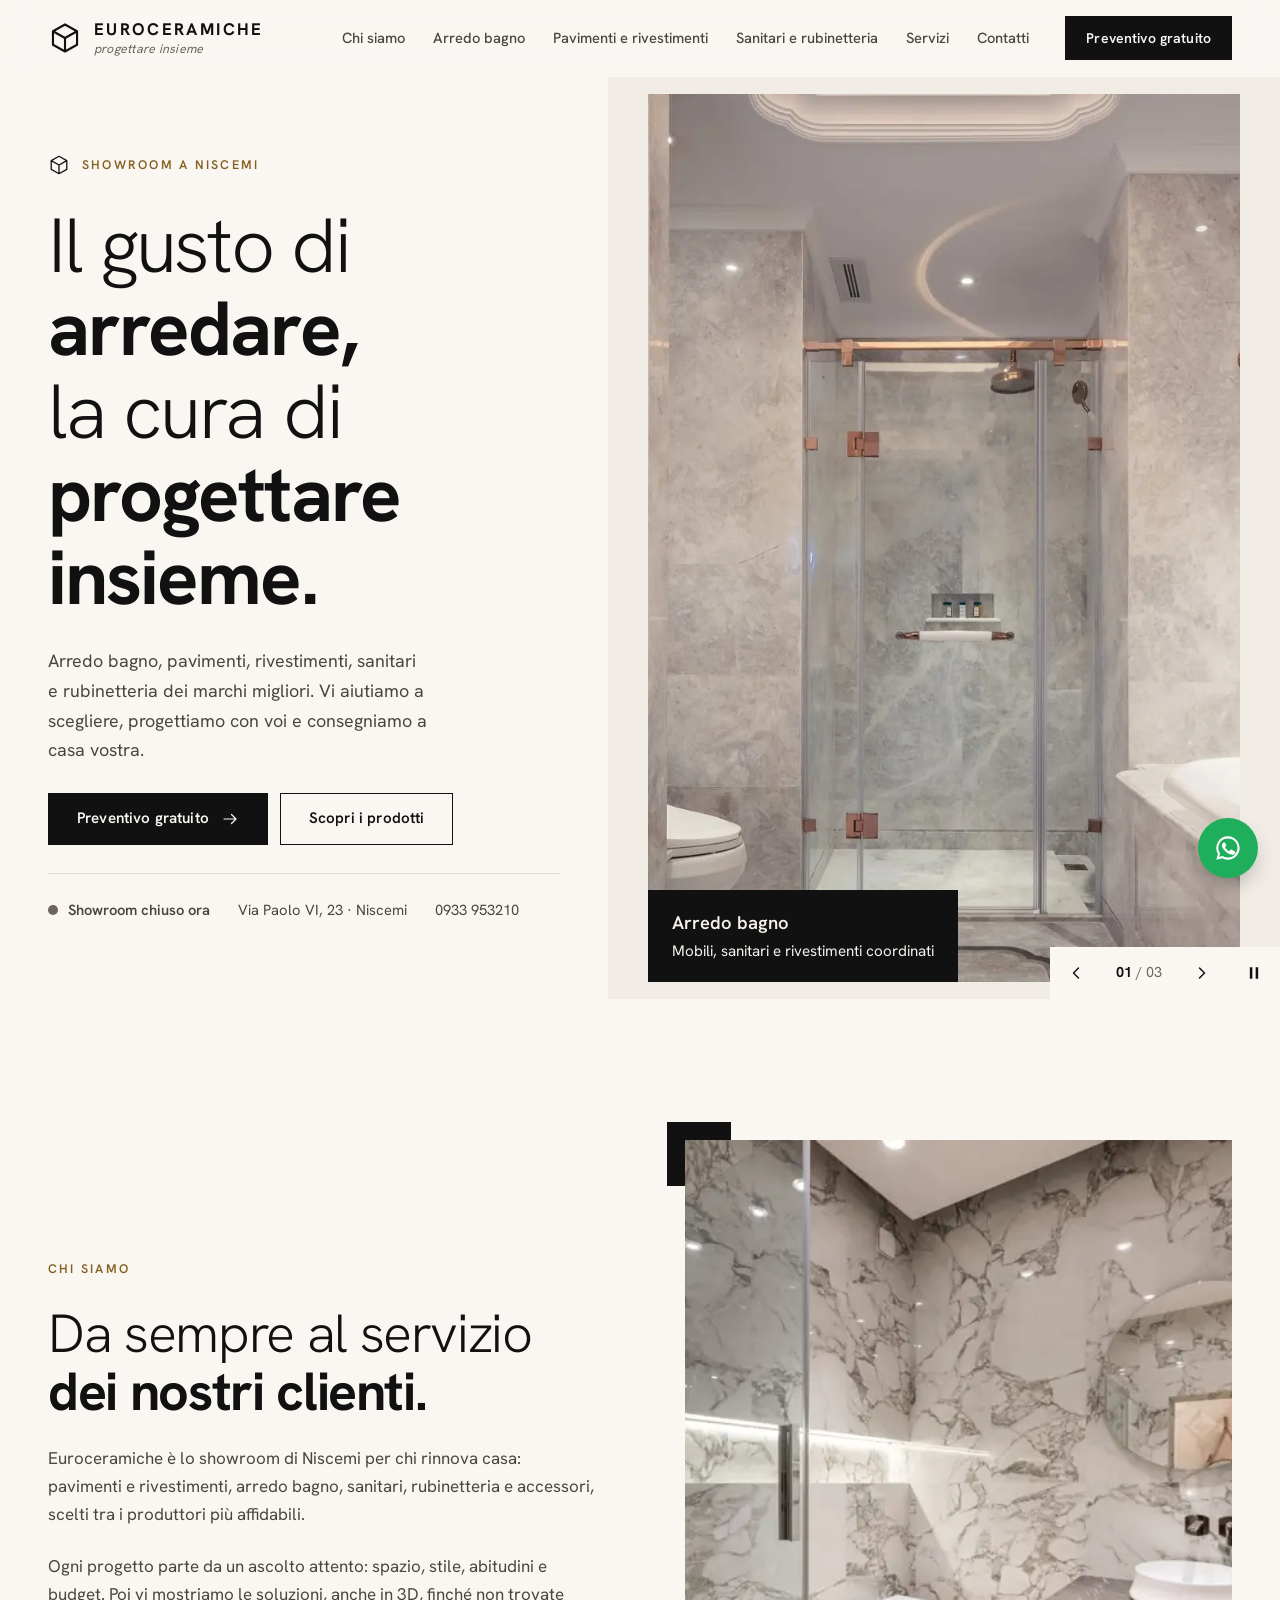
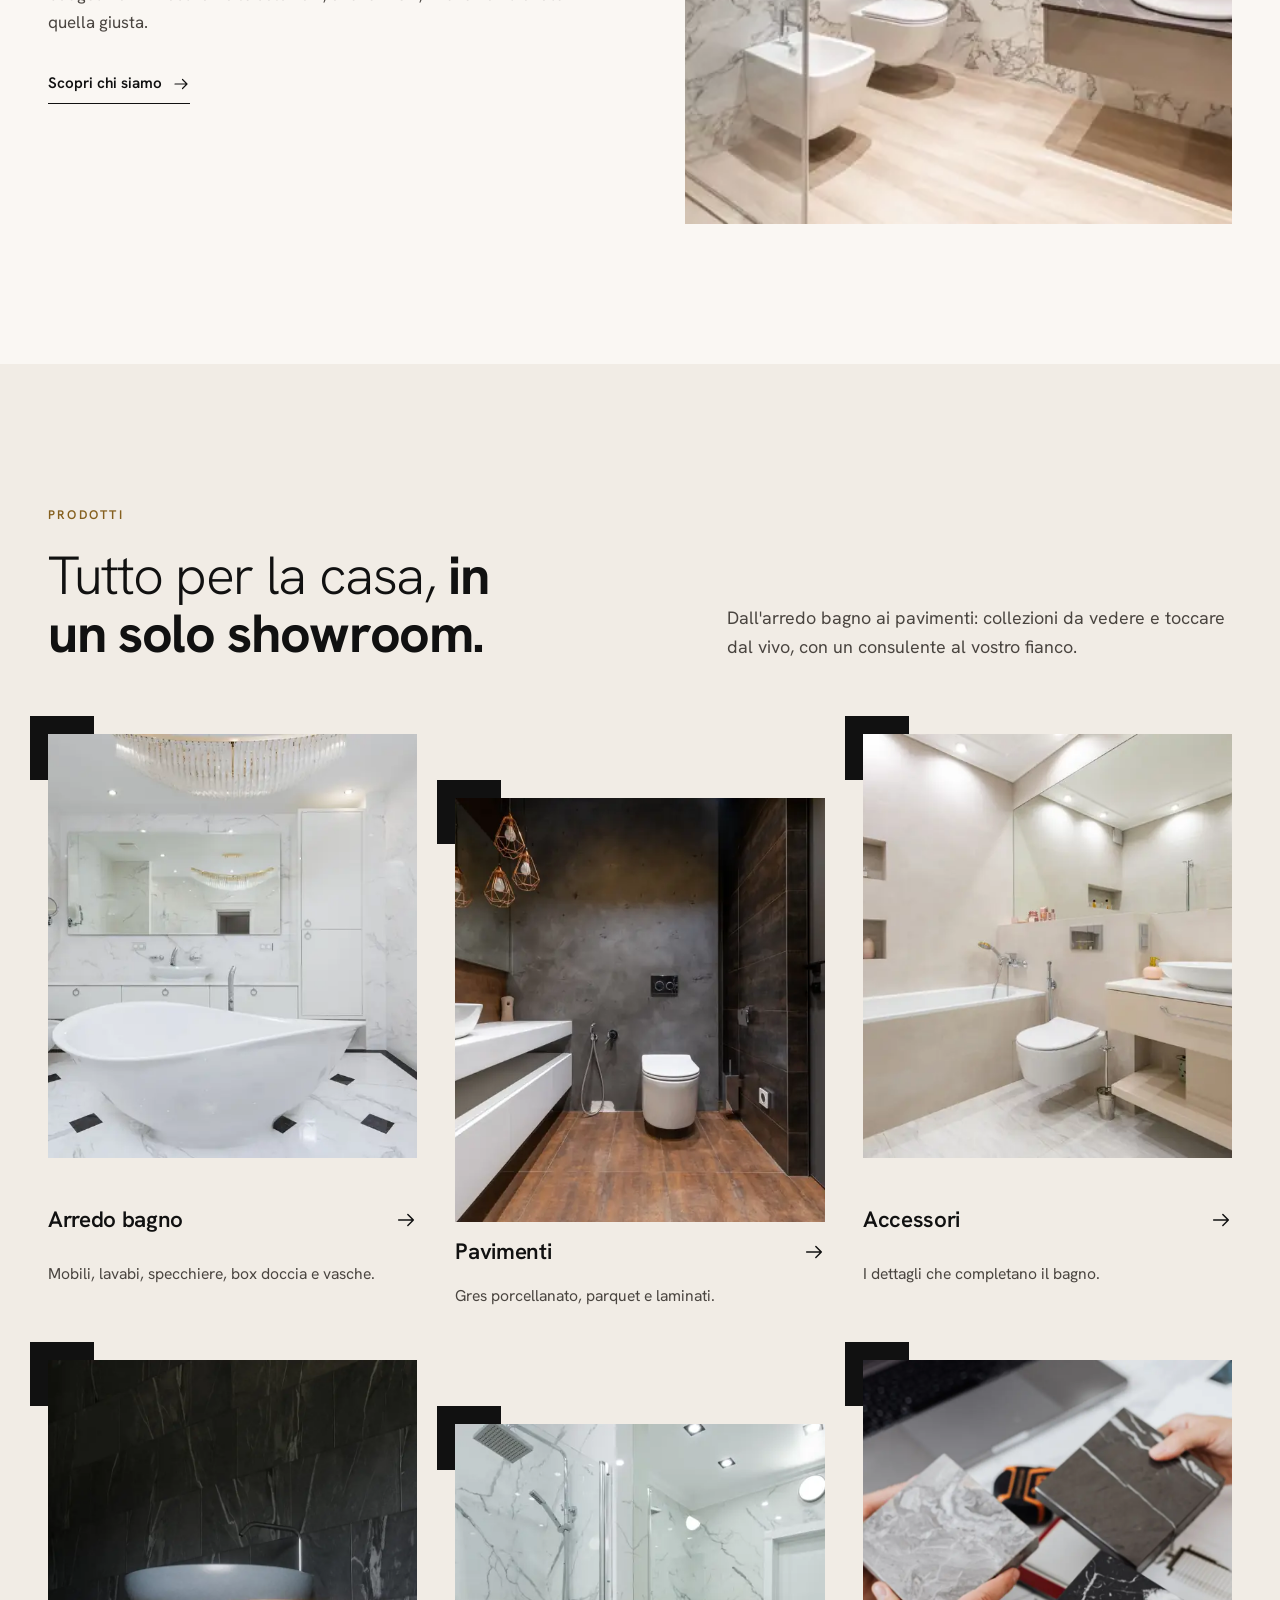
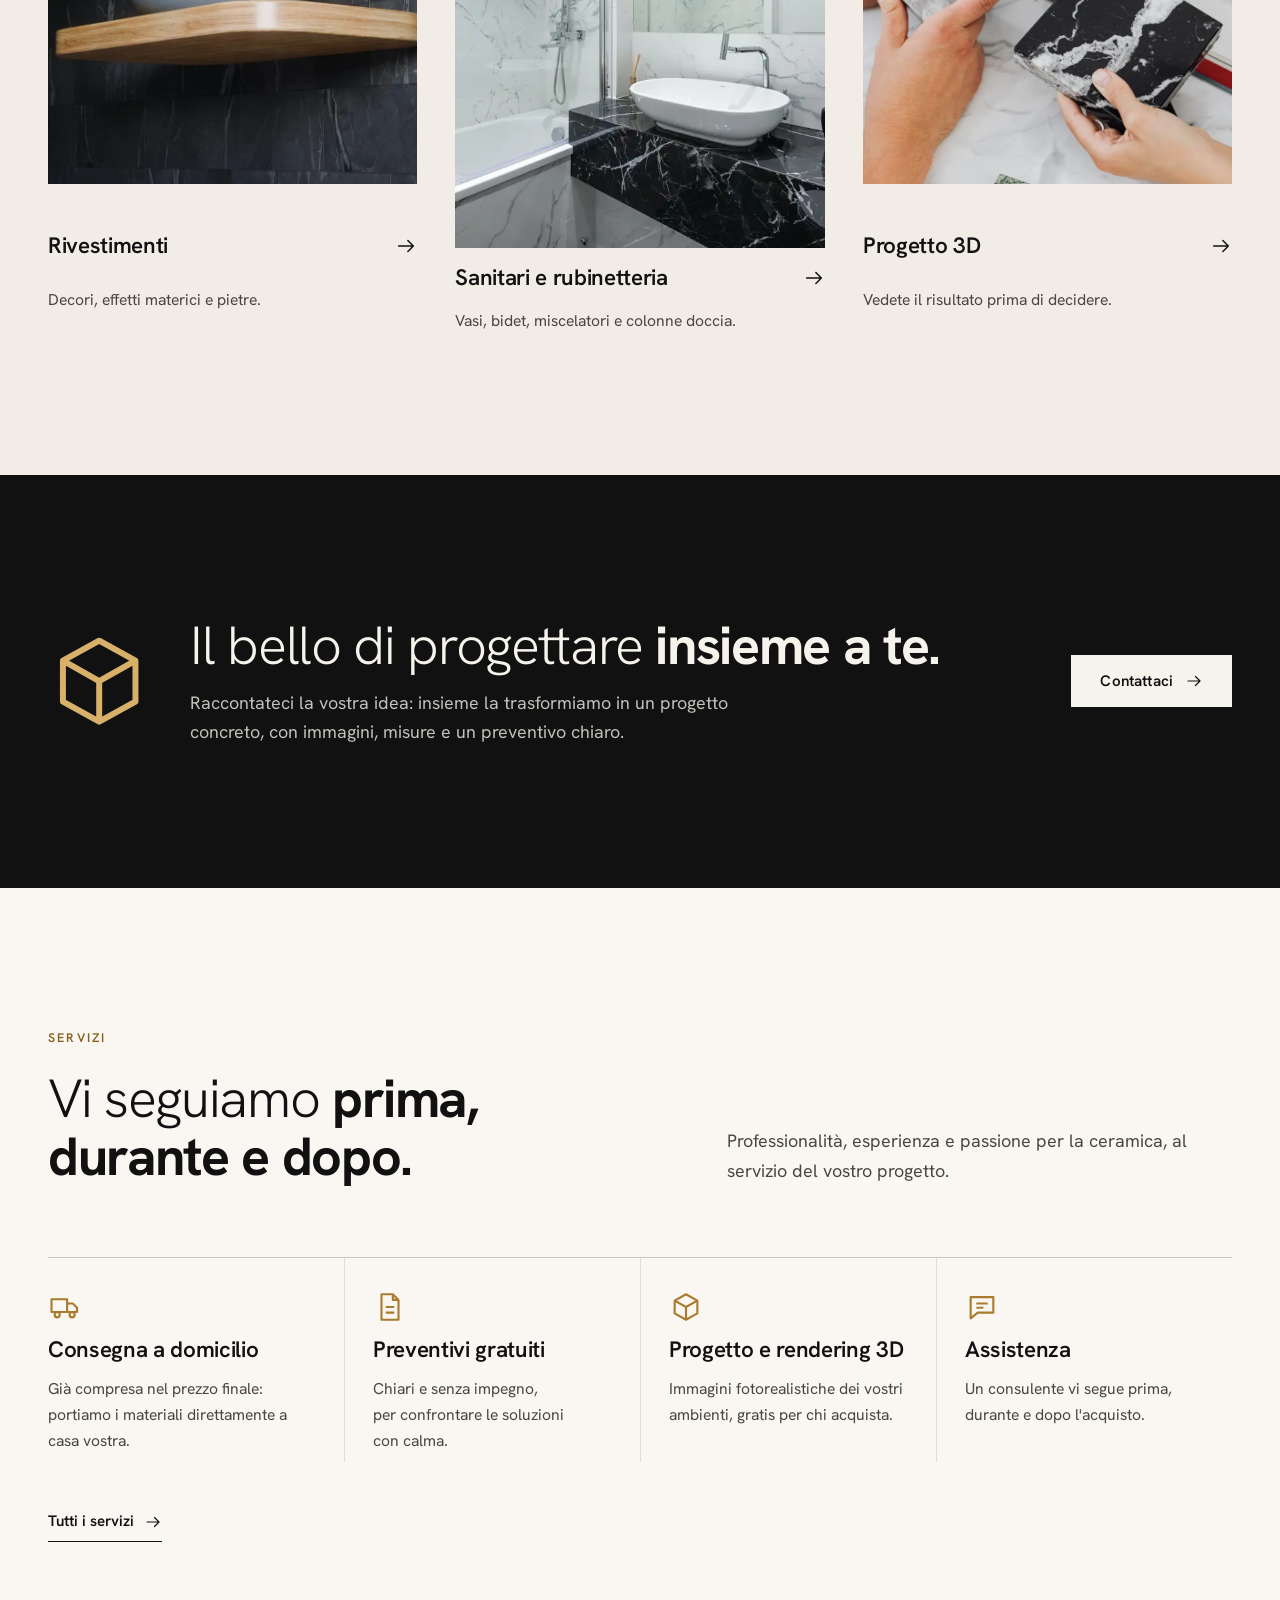
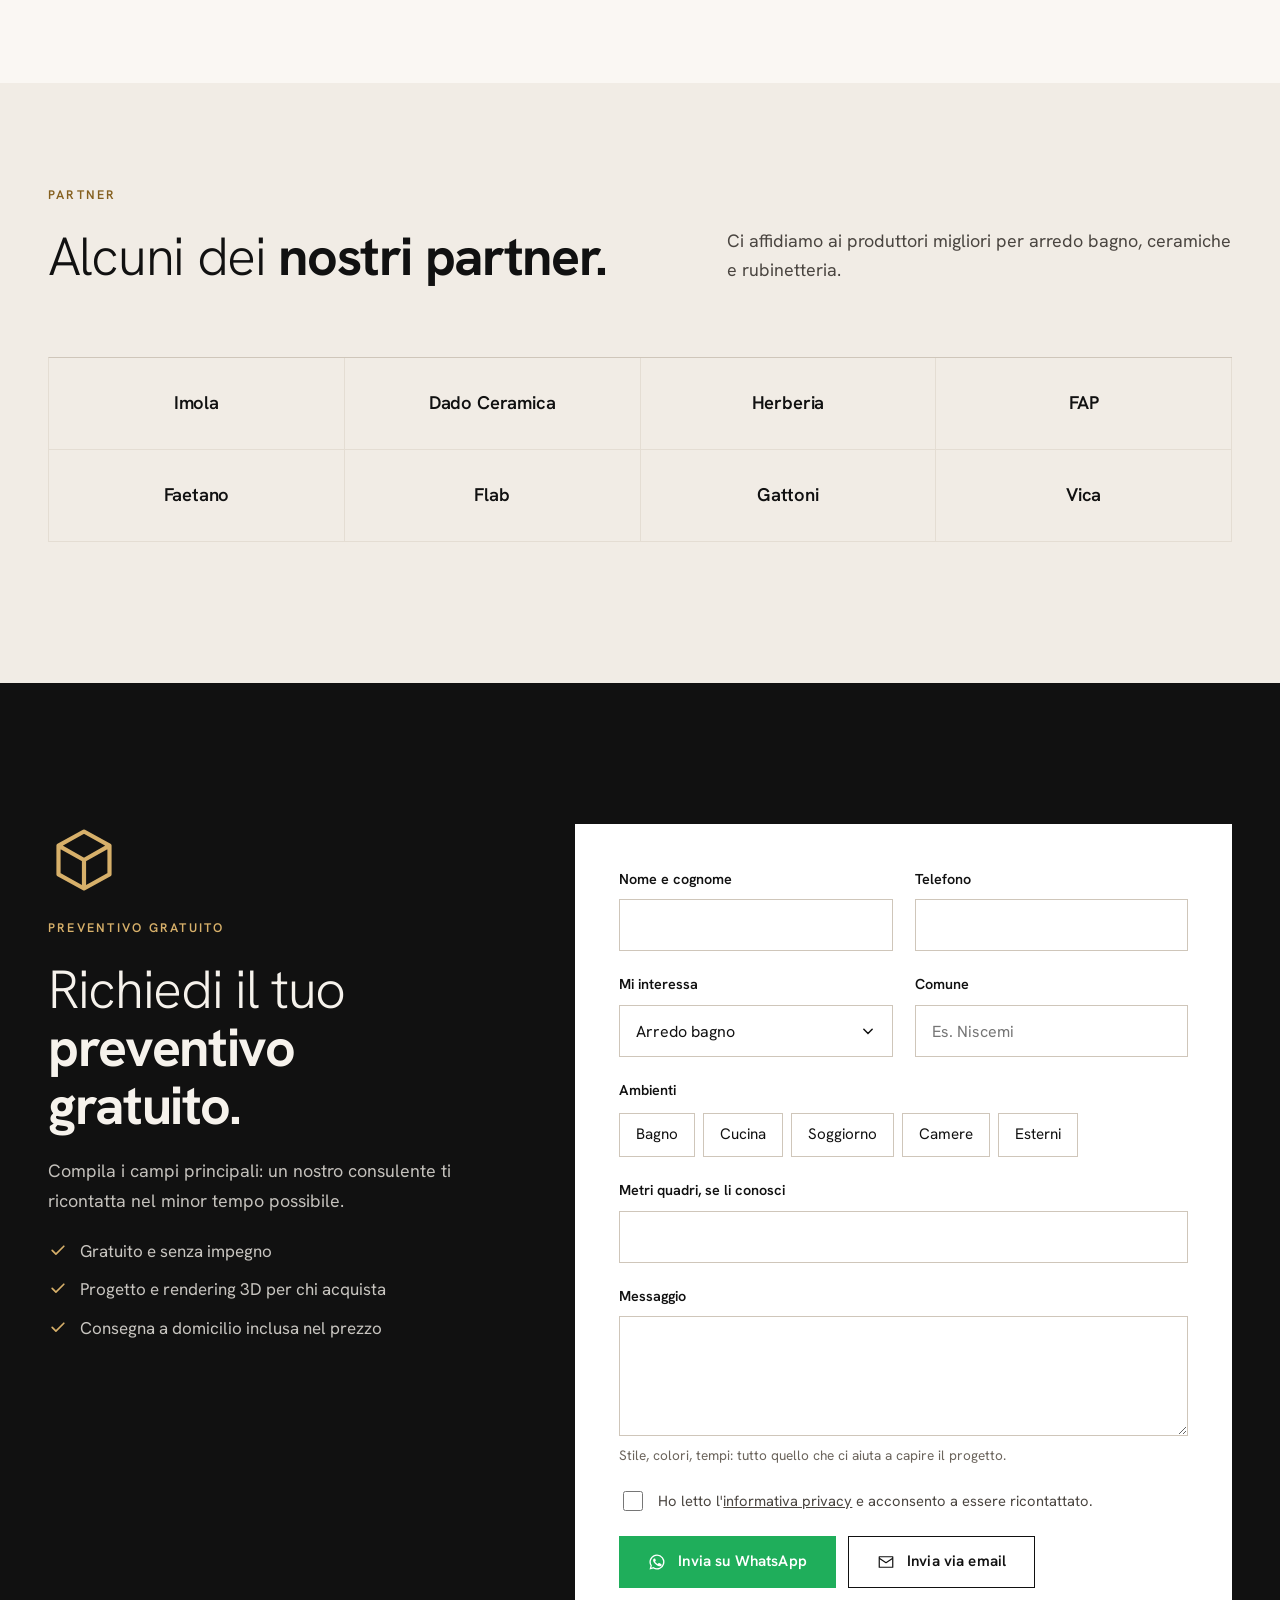
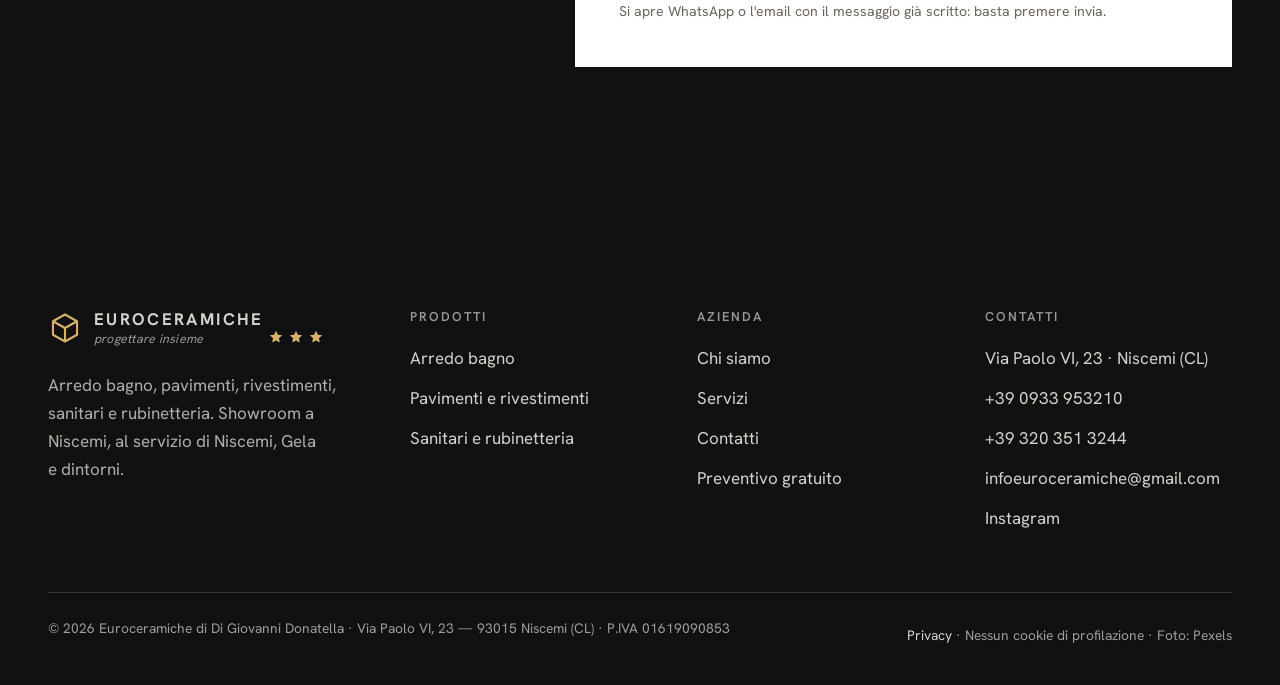
==== commit 5b4219d4: "Nuovo sito: originale Euroceramiche migliorato con UI/UX Pro Max - Versioni precedenti spostate in a" ====
--- a/index.html
+++ b/index.html
@@ -3,1652 +3,202 @@
 <head>
 <meta charset="utf-8">
 <meta name="viewport" content="width=device-width, initial-scale=1, viewport-fit=cover">
-<title>Euroceramiche Niscemi — Arredo bagno, pavimenti e rivestimenti · Via Paolo VI, Niscemi (CL)</title>
-<meta name="description" content="Euroceramiche, showroom in Via Paolo VI a Niscemi: arredo bagno, pavimenti, rivestimenti, sanitari e rubinetteria dei migliori marchi. Progetto e rendering 3D gratuiti, preventivi gratuiti, consegna a domicilio. Niscemi e Gela.">
-<meta name="theme-color" content="#0d0d0c">
+<title>Euroceramiche Niscemi — Arredo bagno, pavimenti, rivestimenti e rubinetteria</title>
+<meta name="description" content="Showroom Euroceramiche in Via Paolo VI a Niscemi: arredo bagno, pavimenti, rivestimenti, sanitari e rubinetteria. Preventivi e rendering 3D gratuiti, consegna a domicilio inclusa.">
+<meta name="theme-color" content="#faf7f3">
 <meta property="og:type" content="website">
 <meta property="og:locale" content="it_IT">
-<meta property="og:title" content="Euroceramiche Niscemi — Superfici da scegliere con le mani">
-<meta property="og:description" content="Showroom a Niscemi (CL). Collezioni, preventivi gratuiti, consulenza su WhatsApp.">
-<meta property="og:image" content="img/hero.webp">
-<link rel="icon" href="data:image/svg+xml,<svg xmlns='http://www.w3.org/2000/svg' viewBox='0 0 32 32'><rect width='32' height='32' rx='7' fill='%231c1a17'/><text x='16' y='23' font-family='Georgia,serif' font-size='19' text-anchor='middle' fill='%23f4f1ec'>E</text></svg>">
-<link rel="preload" href="fonts/hanken-grotesk.woff2" as="font" type="font/woff2" crossorigin>
-<link rel="preload" as="image" href="img/hero.webp" imagesrcset="img/hero-1000.webp 1000w, img/hero.webp 2000w" imagesizes="100vw" fetchpriority="high">
-
-<!-- Dati strutturati per Google (SEO locale). Completare i campi tra [ ]. -->
+<meta property="og:title" content="Euroceramiche Niscemi — Arredo bagno, pavimenti, rivestimenti e rubinetteria">
+<meta property="og:description" content="Showroom Euroceramiche in Via Paolo VI a Niscemi: arredo bagno, pavimenti, rivestimenti, sanitari e rubinetteria. Preventivi e rendering 3D gratuiti, consegna a domicilio inclusa.">
+<meta property="og:image" content="assets/img/hero.webp">
+<link rel="icon" href="data:image/svg+xml,<svg xmlns='http://www.w3.org/2000/svg' viewBox='0 0 24 24'><rect width='24' height='24' fill='%23111'/><path d='M12 4l7 3.9v8.2L12 20l-7-3.9V7.9z M5 7.9L12 12l7-4.1 M12 12v8' fill='none' stroke='%23d7b06a' stroke-width='1.4' stroke-linejoin='round'/></svg>">
+<link rel="preload" href="assets/fonts/hanken-grotesk.woff2" as="font" type="font/woff2" crossorigin>
+<link rel="stylesheet" href="assets/css/site.css">
 <script type="application/ld+json">
-{
-  "@context": "https://schema.org",
-  "@type": "HomeGoodsStore",
-  "name": "Euroceramiche",
-  "slogan": "Progettare insieme",
-  "description": "Arredo bagno, pavimenti, rivestimenti, sanitari e rubinetteria. Progettazione e rendering 3D gratuiti, preventivi gratuiti, consegna a domicilio.",
-  "telephone": "+39 0933 953210",
-  "email": "infoeuroceramiche@gmail.com",
-  "vatID": "IT01619090853",
-  "address": { "@type": "PostalAddress", "streetAddress": "Via Paolo VI, 23", "addressLocality": "Niscemi", "postalCode": "93015", "addressRegion": "CL", "addressCountry": "IT" },
-  "areaServed": ["Niscemi", "Gela", "Caltagirone", "Provincia di Caltanissetta"],
-  "sameAs": ["https://www.instagram.com/euroceramicheniscemi/"],
-  "openingHoursSpecification": [
-    { "@type": "OpeningHoursSpecification", "dayOfWeek": ["Monday","Tuesday","Wednesday","Thursday","Friday","Saturday"], "opens": "08:00", "closes": "13:00" },
-    { "@type": "OpeningHoursSpecification", "dayOfWeek": ["Monday","Tuesday","Wednesday","Thursday","Friday"], "opens": "15:00", "closes": "20:00" },
-    { "@type": "OpeningHoursSpecification", "dayOfWeek": "Saturday", "opens": "15:00", "closes": "19:00" }
-  ]
-}
+{"@context":"https://schema.org","@type":"HomeGoodsStore","name":"Euroceramiche","slogan":"Progettare insieme","telephone":"+39 0933 953210","email":"infoeuroceramiche@gmail.com","vatID":"IT01619090853","image":"assets/img/hero.webp",
+"address":{"@type":"PostalAddress","streetAddress":"Via Paolo VI, 23","addressLocality":"Niscemi","postalCode":"93015","addressRegion":"CL","addressCountry":"IT"},
+"areaServed":["Niscemi","Gela"],"sameAs":["https://www.instagram.com/euroceramicheniscemi/"],
+"openingHoursSpecification":[{"@type":"OpeningHoursSpecification","dayOfWeek":["Monday","Tuesday","Wednesday","Thursday","Friday","Saturday"],"opens":"08:00","closes":"13:00"},{"@type":"OpeningHoursSpecification","dayOfWeek":["Monday","Tuesday","Wednesday","Thursday","Friday"],"opens":"15:00","closes":"20:00"},{"@type":"OpeningHoursSpecification","dayOfWeek":"Saturday","opens":"15:00","closes":"19:00"}]}
 </script>
-
-<style>
-@font-face { font-family: "Hanken Grotesk"; src: url(fonts/hanken-grotesk.woff2) format("woff2"); font-weight: 400 800; font-style: normal; font-display: swap; }
-
-/* ==========================================================================
-   Token — carta calda, inchiostro, un solo accento discreto
-   ========================================================================== */
-:root {
-  --bg: oklch(14.5% .004 70);            /* nero caldo */
-  --surface: oklch(18.5% .005 70);
-  --surface-2: oklch(22.5% .006 70);
-  --ink: oklch(95.5% .006 85);
-  --ink-2: oklch(76% .008 80);
-  --ink-3: oklch(60% .008 80);
-  --line: oklch(95% .006 85 / .1);
-  --line-strong: oklch(95% .006 85 / .2);
-  --accent: oklch(79% .12 72);           /* ambra */
-  --gold: oklch(79% .12 72);
-  --amber: oklch(79% .12 72);
-  --amber-ink: oklch(20% .03 60);
-  --ok: oklch(56% .12 152);
-  --danger: oklch(50% .16 28);
-  --wa: #1fae5b;
-  --dark: oklch(11% .004 70);
-  --dark-ink: oklch(95.5% .006 85);
-
-  --radius: 999px;                        /* pulsanti a pillola */
-  --r-img: clamp(18px, 2.2vw, 28px);     /* foto e riquadri morbidi */
-  --r-panel: clamp(24px, 3.4vw, 48px);   /* sezioni a pannello */
-  --panel-gap: clamp(8px, 1.4vw, 20px);
-  --ease-out: cubic-bezier(.23, 1, .32, 1);
-  --ease-lux: cubic-bezier(.77, 0, .175, 1);
-  --d-press: 140ms;
-  --d-fast: 200ms;
-  --d-base: 300ms;
-
-  --font-display: "Hanken Grotesk", ui-sans-serif, system-ui, -apple-system, "Segoe UI", sans-serif;
-  --font-sans: "Hanken Grotesk", ui-sans-serif, system-ui, -apple-system, "Segoe UI", sans-serif;
-  --wrap: 1320px;
-  --gutter: clamp(16px, 4vw, 56px);
-  --header-h: 76px;
-}
-
-/* ==========================================================================
-   Base
-   ========================================================================== */
-*, *::before, *::after { box-sizing: border-box; }
-html { -webkit-text-size-adjust: 100%; scroll-padding-top: calc(var(--header-h) + 12px); }
-body {
-  margin: 0; background: var(--bg); color: var(--ink);
-  font: 400 1rem/1.65 var(--font-sans);
-  -webkit-font-smoothing: antialiased; text-rendering: optimizeLegibility; -webkit-tap-highlight-color: transparent;
-}
-img { display: block; max-width: 100%; }
-a { color: inherit; }
-h1, h2, h3 { font-family: var(--font-display); font-weight: 400; letter-spacing: -.02em; line-height: 1.02; margin: 0; text-wrap: balance; }
-h2 { font-size: clamp(2.4rem, 5.2vw, 4.6rem); }
-h3 { font-size: 1.5rem; line-height: 1.15; }
-h1 em, h2 em { font-style: italic; }
-p { margin: 0; text-wrap: pretty; }
-::selection { background: var(--ink); color: var(--bg); }
-:focus-visible { outline: 1.5px solid var(--accent); outline-offset: 3px; }
-
-.wrap { width: min(var(--wrap), 100% - 2 * var(--gutter)); margin-inline: auto; }
-.section { padding-block: clamp(96px, 13vw, 180px); }
-.label { display: inline-flex; align-items: center; gap: 14px; font-size: .72rem; font-weight: 600; letter-spacing: .22em; text-transform: uppercase; color: var(--ink-2); }
-.label .n { font-family: var(--font-display); font-style: italic; font-size: .95rem; letter-spacing: 0; text-transform: none; color: var(--ink-3); }
-.head { display: grid; grid-template-columns: minmax(0, 1.3fr) minmax(0, 1fr); gap: 28px 80px; align-items: end; margin-bottom: clamp(48px, 7vw, 88px); }
-.head .label { grid-column: 1 / -1; }
-.head p { color: var(--ink-2); font-size: 1.05rem; max-width: 44ch; }
-@media (max-width: 860px) { .head { grid-template-columns: 1fr; } }
-.sr-only { position: absolute; width: 1px; height: 1px; overflow: hidden; clip: rect(0 0 0 0); white-space: nowrap; }
-.skip { position: fixed; left: 16px; top: -60px; z-index: 100; padding: 10px 16px; background: var(--ink); color: var(--bg); text-decoration: none; transition: top var(--d-fast) var(--ease-out); }
-.skip:focus { top: 12px; }
-
-/* ==========================================================================
-   Pulsanti e link
-   ========================================================================== */
-.btn {
-  --btn-bg: var(--ink); --btn-fg: var(--bg);
-  display: inline-flex; align-items: center; justify-content: center; gap: 12px;
-  min-height: 54px; padding: 0 28px; border: 0; border-radius: var(--radius); cursor: pointer;
-  background: var(--btn-bg); color: var(--btn-fg);
-  font: 500 .8rem/1 var(--font-sans); letter-spacing: .16em; text-transform: uppercase; text-decoration: none; white-space: nowrap;
-  transition: transform var(--d-press) var(--ease-out), background-color var(--d-base) var(--ease-out), color var(--d-base) var(--ease-out), box-shadow var(--d-base) var(--ease-out);
-  user-select: none; -webkit-user-select: none;
-}
-.btn:active { transform: scale(.98); }
-.btn svg { width: 18px; height: 18px; flex: none; }
-.btn--light { --btn-bg: #f4f1ec; --btn-fg: #1c1a17; }
-.btn--line { --btn-bg: transparent; --btn-fg: var(--ink); box-shadow: inset 0 0 0 1px var(--line-strong); }
-.btn--line-light { --btn-bg: transparent; --btn-fg: #f4f1ec; box-shadow: inset 0 0 0 1px rgb(244 241 236 / .45); }
-.btn--wa { --btn-bg: var(--wa); --btn-fg: #fff; }
-@media (hover: hover) and (pointer: fine) {
-  .btn:hover { --btn-bg: oklch(32% .01 70); }
-  .btn--light:hover { --btn-bg: #fff; }
-  .btn--line:hover { --btn-bg: var(--ink); --btn-fg: var(--bg); box-shadow: none; }
-  .btn--line-light:hover { --btn-bg: #f4f1ec; --btn-fg: #1c1a17; box-shadow: none; }
-  .btn--wa:hover { --btn-bg: #1a9a50; }
-  .btn .arrow { transition: transform var(--d-base) var(--ease-out); }
-  .btn:hover .arrow { transform: translateX(4px); }
-}
-.link { display: inline-flex; align-items: center; gap: 10px; padding: 6px 0; border: 0; color: inherit; cursor: pointer; font: 600 .76rem/1.2 var(--font-sans); letter-spacing: .16em; text-transform: uppercase; text-decoration: none; background: linear-gradient(currentColor, currentColor) 0 100% / 100% 1px no-repeat; transition: background-size 500ms var(--ease-out); }
-.link svg { width: 16px; height: 16px; flex: none; }
-@media (hover: hover) and (pointer: fine) { .link:hover { background-size: 0 1px; background-position: 100% 100%; } }
-
-/* ==========================================================================
-   Header — trasparente sulla foto, carta quando si scorre
-   ========================================================================== */
-.header {
-  position: fixed; top: 0; left: 0; right: 0; z-index: 50; height: var(--header-h);
-  color: var(--ink); background: transparent;
-  transition: background-color 500ms var(--ease-out), color 500ms var(--ease-out), box-shadow 500ms var(--ease-out), transform 500ms var(--ease-out);
-}
-.header.is-solid { background: color-mix(in oklch, var(--bg) 92%, transparent); backdrop-filter: blur(14px); -webkit-backdrop-filter: blur(14px); box-shadow: 0 1px 0 var(--line); }
-.header.is-over { color: #f4f1ec; }
-.header.is-hidden { transform: translateY(-100%); }
-.header .wrap { display: flex; align-items: center; gap: 32px; height: 100%; }
-.logo { display: flex; flex-direction: column; text-decoration: none; margin-right: auto; line-height: 1; }
-.logo b { font-family: var(--font-display); font-weight: 400; font-size: 1.55rem; letter-spacing: -.01em; }
-.logo small { font-size: .62rem; font-weight: 600; letter-spacing: .32em; text-transform: uppercase; opacity: .7; margin-top: 6px; }
-.nav { display: flex; align-items: center; gap: 30px; }
-.nav a { position: relative; font-size: .74rem; font-weight: 600; letter-spacing: .18em; text-transform: uppercase; text-decoration: none; padding-block: 6px; }
-.nav a::after { content: ""; position: absolute; left: 0; right: 0; bottom: 0; height: 1px; background: currentColor; transform: scaleX(0); transform-origin: right; transition: transform 500ms var(--ease-out); }
-.nav a[aria-current="true"]::after { transform: scaleX(1); }
-@media (hover: hover) and (pointer: fine) { .nav a:hover::after { transform: scaleX(1); transform-origin: left; } }
-.header-cta { display: flex; align-items: center; gap: 24px; }
-.header-cta .btn { min-height: 44px; padding: 0 20px; font-size: .7rem; }
-.header.is-over .header-cta .btn { --btn-bg: #f4f1ec; --btn-fg: #1c1a17; }
-.status { display: inline-flex; align-items: center; gap: 9px; font-size: .84rem; white-space: nowrap; }
-.status-dot { width: 7px; height: 7px; border-radius: 50%; background: currentColor; opacity: .45; flex: none; }
-.status[data-open="true"] .status-dot { background: var(--ok); opacity: 1; box-shadow: 0 0 0 4px color-mix(in oklch, var(--ok) 22%, transparent); }
-.menu-toggle { display: none; width: 44px; height: 44px; place-items: center; border: 0; background: transparent; color: inherit; cursor: pointer; }
-.menu-toggle svg { width: 26px; height: 26px; }
-.menu-toggle .l1, .menu-toggle .l2 { transition: transform var(--d-base) var(--ease-out); transform-origin: center; transform-box: fill-box; }
-.menu-toggle[aria-expanded="true"] .l1 { transform: translateY(3.5px) rotate(45deg); }
-.menu-toggle[aria-expanded="true"] .l2 { transform: translateY(-3.5px) rotate(-45deg); }
-@media (max-width: 1100px) { .header-cta .status { display: none; } }
-@media (max-width: 900px) {
-  .menu-toggle { display: grid; }
-  .header-cta { display: none; }
-  .nav {
-    position: fixed; inset: 0; z-index: -1; flex-direction: column; align-items: flex-start; justify-content: center; gap: 6px;
-    padding: var(--header-h) var(--gutter) 40px; background: var(--bg); color: var(--ink);
-    clip-path: inset(0 0 100% 0); transition: clip-path 600ms var(--ease-lux);
-  }
-  .nav.is-open { clip-path: inset(0 0 0 0); }
-  .nav a { font-family: var(--font-display); font-size: 2.6rem; font-weight: 400; letter-spacing: -.01em; text-transform: none; }
-  .nav a::after { display: none; }
-  .header.menu-open { color: var(--ink); background: transparent; box-shadow: none; backdrop-filter: none; -webkit-backdrop-filter: none; transform: none; }
-}
-
-/* ==========================================================================
-   Viaggio iniziale: sezione bloccata, la camera "entra" nelle foto e passa
-   alla scena successiva attraverso una finestra ad arco che si allarga.
-   ========================================================================== */
-.journey { position: relative; height: 100vh; height: 100svh; background: #1d1915; color: #f4f1ec; }
-.journey-sticky { position: sticky; top: 0; height: 100vh; height: 100svh; overflow: hidden; }
-.scene { position: absolute; inset: 0; overflow: hidden; background: #1d1915; }
-.scene + .scene { clip-path: inset(50% 50% 50% 50%); }
-.scene img { position: absolute; inset: 0; width: 100%; height: 100%; object-fit: cover; transform: scale(var(--s, 1)); will-change: transform; }
-.scene-zoom { position: absolute; inset: 0; animation: heroZoom 2600ms var(--ease-out) both; }
-@keyframes heroZoom { from { transform: scale(1.14); filter: brightness(.55); } }
-.scene::after { content: ""; position: absolute; inset: 0; pointer-events: none; background: linear-gradient(to top, rgb(24 19 15 / .78) 0%, rgb(24 19 15 / .18) 55%, rgb(24 19 15 / .35) 100%); }
-
-.journey-text { position: absolute; inset: auto 0 0 0; z-index: 2; padding-bottom: clamp(40px, 7vw, 80px); }
-.journey-text .wrap { display: grid; }
-.jt { grid-area: 1 / 1; align-self: end; pointer-events: none; }
-.jt.is-active { pointer-events: auto; }
-.jt .label { color: rgb(244 241 236 / .8); }
-.jt-h { font-family: var(--font-display); font-weight: 400; font-size: clamp(3rem, 8.4vw, 8.2rem); line-height: .92; letter-spacing: -.035em; margin: 22px 0 24px; max-width: 11ch; text-wrap: balance; }
-.jt-h em { font-style: italic; }
-.jt-sub { font-size: clamp(1rem, 1.4vw, 1.15rem); color: rgb(244 241 236 / .82); max-width: 40ch; }
-.jt .label, .jt-sub, .jt .hero-cta { opacity: 0; transform: translateY(14px); transition: opacity 700ms var(--ease-out), transform 900ms var(--ease-out); }
-.jt.is-active .label, .jt.is-active .jt-sub, .jt.is-active .hero-cta { opacity: 1; transform: none; transition-delay: 250ms; }
-.jt.is-active .jt-sub { transition-delay: 380ms; }
-.jt.is-active .hero-cta { transition-delay: 500ms; }
-.jt .split .w > span { transition-duration: 900ms; }
-.jt:not(.is-active) .split .w > span { transform: translateY(-140%); transition-duration: 600ms; transition-delay: 0ms; }
-.jt .split .w { padding-top: .08em; margin-top: -.08em; }
-.jt:not(.is-active) .split:not(.was-in) .w > span { transform: translateY(140%); }
-.jt:not(.is-active) .split { visibility: hidden; transition: visibility 0s linear 600ms; }
-.jt.is-active .split { visibility: visible; transition: none; }
-.hero-cta { display: flex; flex-wrap: wrap; gap: 14px 28px; align-items: center; margin-top: 30px; }
-html:not(.js) .jt .label, html:not(.js) .jt-sub, html:not(.js) .jt .hero-cta { opacity: 1; transform: none; }
-
-.journey-index { position: absolute; right: var(--gutter); top: 50%; z-index: 2; translate: 0 -50%; display: grid; gap: 14px; justify-items: end; font-family: var(--font-display); font-style: italic; font-size: .95rem; color: rgb(244 241 236 / .4); }
-.journey-index span { transition: color 500ms var(--ease-out); display: flex; align-items: center; gap: 12px; }
-.journey-index span::before { content: ""; width: 0; height: 1px; background: currentColor; transition: width 600ms var(--ease-out); }
-.journey-index span.is-active { color: #f4f1ec; }
-.journey-index span.is-active::before { width: 28px; }
-.journey-meta { position: absolute; right: var(--gutter); bottom: clamp(40px, 7vw, 80px); z-index: 2; display: grid; gap: 12px; justify-items: end; font-size: .88rem; color: rgb(244 241 236 / .8); }
-.journey-meta a { text-decoration: none; }
-.scroll-line { position: absolute; left: 50%; bottom: 0; z-index: 2; width: 1px; height: 64px; background: rgb(244 241 236 / .25); overflow: hidden; transition: opacity 500ms var(--ease-out); }
-.scroll-line::after { content: ""; position: absolute; inset: 0; background: #f4f1ec; animation: scrollLine 2.4s var(--ease-lux) infinite; }
-.journey.is-moving .scroll-line { opacity: 0; }
-@keyframes scrollLine { from { transform: translateY(-100%); } to { transform: translateY(100%); } }
-@media (max-width: 760px) {
-  .journey-index { top: auto; bottom: auto; top: calc(var(--header-h) + 20px); translate: 0; flex-direction: row; display: flex; gap: 10px; font-size: .85rem; }
-  .journey-index span::before { display: none; }
-  .journey-meta { display: none; }
-  .scroll-line { display: none; }
-  .journey-text { padding-bottom: calc(96px + env(safe-area-inset-bottom)); }
-  .hero-cta .btn { flex: 1 1 100%; }
-}
-
-/* Titoli che salgono parola per parola */
-.split .w { display: inline-block; overflow: hidden; vertical-align: top; padding-bottom: .1em; margin-bottom: -.1em; }
-.split .w > span { display: inline-block; transform: translateY(105%); transition: transform 1300ms var(--ease-out); transition-delay: calc(var(--wi) * 70ms + var(--base, 0ms)); }
-.split.is-in .w > span { transform: none; }
-
-/* ==========================================================================
-   Manifesto: il testo si "accende" leggendo
-   ========================================================================== */
-.statement p.big { font-family: var(--font-display); font-size: clamp(1.9rem, 3.7vw, 3.4rem); line-height: 1.2; letter-spacing: -.015em; max-width: 26ch; }
-.statement .word { opacity: .16; transition: opacity 400ms var(--ease-out); }
-.statement .word.is-lit { opacity: 1; }
-.collage { display: grid; grid-template-columns: repeat(12, minmax(0, 1fr)); gap: var(--gutter); margin-top: clamp(64px, 9vw, 128px); align-items: start; }
-.collage .c1 { grid-column: 1 / 8; }
-.collage .c2 { grid-column: 9 / 13; margin-top: clamp(80px, 14vw, 220px); }
-.collage .c1 .frame { aspect-ratio: 4 / 3.2; }
-.collage .c2 .frame { aspect-ratio: 3 / 4; }
-.collage figcaption { display: flex; justify-content: space-between; gap: 16px; margin-top: 16px; font-size: .82rem; color: var(--ink-3); }
-.collage .c2 p { margin-top: 28px; color: var(--ink-2); max-width: 36ch; }
-.collage .c2 .link { margin-top: 24px; }
-@media (max-width: 760px) {
-  .collage .c1 { grid-column: 1 / -1; }
-  .collage .c2 { grid-column: 4 / -1; margin-top: 0; }
-}
-
-/* Cornice immagine: si svela come un sipario, la foto si assesta dentro */
-.frame { position: relative; overflow: hidden; background: var(--surface-2); }
-.frame img { width: 100%; height: 100%; object-fit: cover; }
-.js [data-clip] { clip-path: inset(100% 0 0 0); transition: clip-path 1500ms var(--ease-lux); }
-.js [data-clip] img { transform: scale(1.3); transition: transform 2200ms var(--ease-out); }
-.js [data-clip].is-in { clip-path: inset(0 0 0 0); }
-.js [data-clip].is-in img { transform: scale(1); }
-[data-speed] { will-change: transform; }
-
-/* ==========================================================================
-   Numeri: contatori che salgono quando entrano nello schermo
-   ========================================================================== */
-.stats { display: grid; grid-template-columns: repeat(4, minmax(0, 1fr)); border-top: 1px solid var(--line-strong); border-bottom: 1px solid var(--line-strong); }
-.stat { padding: clamp(28px, 4vw, 48px) clamp(16px, 2.5vw, 36px) clamp(28px, 4vw, 44px); display: grid; gap: 14px; align-content: start; }
-.stat + .stat { border-left: 1px solid var(--line); }
-.stat-n { font-family: var(--font-display); font-size: clamp(3.2rem, 6.4vw, 6rem); line-height: .9; letter-spacing: -.03em; font-variant-numeric: lining-nums tabular-nums; white-space: nowrap; }
-.stat-n small { font-size: .42em; letter-spacing: 0; margin-left: .08em; font-style: italic; color: var(--ink-3); }
-.stat-l { font-size: .7rem; font-weight: 600; letter-spacing: .2em; text-transform: uppercase; color: var(--ink-2); }
-.stat-sub { font-size: .88rem; color: var(--ink-3); margin-top: -6px; }
-.stat .link { justify-self: start; margin-top: 4px; font-size: .68rem; }
-.stars { display: inline-flex; gap: 3px; color: var(--gold); }
-.stars svg { width: 15px; height: 15px; }
-@media (max-width: 900px) {
-  .stats { grid-template-columns: 1fr 1fr; }
-  .stat:nth-child(3) { border-left: 0; }
-  .stat:nth-child(n+3) { border-top: 1px solid var(--line); }
-  .stat { padding-inline: 4px 16px; }
-  .stat + .stat:nth-child(even) { padding-left: 18px; }
-  .stat-n { font-size: clamp(2.5rem, 11vw, 3.4rem); }
-}
-
-/* ==========================================================================
-   Ambienti: galleria orizzontale bloccata durante lo scroll
-   ========================================================================== */
-.rooms { position: relative; background: var(--dark); color: var(--dark-ink); }
-.rooms-sticky { position: sticky; top: 0; height: 100vh; height: 100svh; overflow: hidden; display: flex; flex-direction: column; justify-content: center; }
-.rooms-track { display: flex; align-items: center; gap: clamp(24px, 4vw, 64px); padding-inline: var(--gutter); transform: translateX(var(--x, 0px)); will-change: transform; }
-.rooms-intro { flex: none; width: min(420px, 80vw); padding-right: 2vw; }
-.rooms-intro .label { color: rgb(244 241 236 / .65); }
-.rooms-intro h2 { margin: 24px 0; }
-.rooms-intro p { color: rgb(244 241 236 / .7); }
-.room { flex: none; width: min(64vw, 980px); margin: 0; }
-.room .frame { aspect-ratio: 16 / 10; background: #2a2620; }
-.room .frame img { transform: scale(1.12) translateX(var(--rx, 0%)); }
-.room figcaption { display: grid; grid-template-columns: auto 1fr auto; gap: 20px; align-items: baseline; padding: 22px 0 18px; border-bottom: 1px solid rgb(244 241 236 / .16); }
-.room .n { font-family: var(--font-display); font-style: italic; color: var(--gold); }
-.room h3 { font-size: clamp(1.6rem, 2.6vw, 2.2rem); }
-.room figcaption > span:last-child { font-size: .85rem; color: rgb(244 241 236 / .6); }
-.rooms-bar { position: absolute; left: var(--gutter); right: var(--gutter); bottom: clamp(24px, 4vw, 40px); height: 1px; background: rgb(244 241 236 / .16); }
-.rooms-bar::after { content: ""; position: absolute; inset: 0; background: var(--dark-ink); transform-origin: left; transform: scaleX(var(--rp, 0)); }
-@media (max-width: 860px) {
-  .rooms { padding-block: 96px 72px; }
-  .rooms-sticky { position: static; height: auto; overflow: visible; }
-  .rooms-track { transform: none; overflow-x: auto; scroll-snap-type: x mandatory; scrollbar-width: none; align-items: start; }
-  .rooms-track::-webkit-scrollbar { display: none; }
-  .rooms-intro { width: 78vw; }
-  .room { width: 82vw; scroll-snap-align: center; }
-  .room .frame img { transform: none; }
-  .room figcaption { grid-template-columns: auto 1fr; }
-  .room figcaption > span:last-child { grid-column: 1 / -1; }
-  .rooms-bar { display: none; }
-}
-
-/* ==========================================================================
-   Collezioni
-   ========================================================================== */
-.filters { display: flex; gap: 28px; overflow-x: auto; scrollbar-width: none; margin-bottom: 48px; border-bottom: 1px solid var(--line); }
-.filters::-webkit-scrollbar { display: none; }
-.chip {
-  position: relative; flex: none; padding: 0 0 16px; border: 0; background: none; cursor: pointer; color: var(--ink-3);
-  font: 600 .74rem/1 var(--font-sans); letter-spacing: .18em; text-transform: uppercase;
-  transition: color var(--d-base) var(--ease-out);
-}
-.chip::after { content: ""; position: absolute; left: 0; right: 0; bottom: -1px; height: 1px; background: var(--ink); transform: scaleX(0); transition: transform 500ms var(--ease-out); }
-.chip[aria-pressed="true"] { color: var(--ink); }
-.chip[aria-pressed="true"]::after { transform: scaleX(1); }
-.chip .count { margin-left: 6px; font-family: var(--font-display); font-style: italic; font-weight: 400; letter-spacing: 0; text-transform: none; }
-@media (hover: hover) and (pointer: fine) { .chip:hover { color: var(--ink); } }
-
-.products { display: grid; grid-template-columns: repeat(3, minmax(0, 1fr)); gap: clamp(40px, 5vw, 72px) clamp(20px, 3vw, 40px); align-items: start; }
-.product { display: flex; flex-direction: column; }
-.product[hidden] { display: none; }
-.product .frame { aspect-ratio: 4 / 5; }
-.product .frame img { transition: transform 1400ms var(--ease-out); }
-.product-body { padding-top: 22px; display: grid; gap: 8px; }
-.product-cat { font-size: .7rem; font-weight: 600; letter-spacing: .2em; text-transform: uppercase; color: var(--ink-3); }
-.product h3 { font-size: clamp(1.6rem, 2.2vw, 2rem); }
-.product-meta { font-size: .9rem; color: var(--ink-2); font-variant-numeric: tabular-nums; }
-.product-actions { display: flex; flex-wrap: wrap; gap: 8px 28px; margin-top: 12px; }
-.product-actions .wa-icon { color: var(--wa); }
-@media (hover: hover) and (pointer: fine) { .js .product:hover [data-clip].is-in img, .product:hover .frame img { transform: scale(1.05); } }
-@media (min-width: 1001px) { .product:nth-child(3n+2) { margin-top: 96px; } }
-@media (max-width: 1000px) { .products { grid-template-columns: repeat(2, minmax(0, 1fr)); } }
-@media (max-width: 1000px) and (min-width: 601px) { .product:nth-child(2n) { margin-top: 64px; } }
-@media (max-width: 600px) { .products { grid-template-columns: 1fr; } .product .frame { aspect-ratio: 4 / 4.4; } }
-.products-note { margin-top: clamp(56px, 7vw, 88px); padding-top: 28px; border-top: 1px solid var(--line); display: flex; flex-wrap: wrap; justify-content: space-between; gap: 16px 40px; align-items: center; color: var(--ink-2); }
-::view-transition-group(*) { animation-duration: 500ms; animation-timing-function: var(--ease-out); }
-
-/* ==========================================================================
-   Come lavoriamo
-   ========================================================================== */
-.steps { list-style: none; margin: 0; padding: 0; position: relative; display: grid; grid-template-columns: repeat(4, minmax(0, 1fr)); }
-.steps::before { content: ""; position: absolute; left: 0; right: 0; top: 0; height: 1px; background: var(--ink); transform-origin: left; transform: scaleX(0); transition: transform 1800ms var(--ease-lux); }
-.steps.is-in::before { transform: scaleX(1); }
-.js .steps[data-reveal] { opacity: 1; transform: none; }
-.step { padding: 36px 32px 0 0; opacity: 0; transform: translateY(16px); transition: opacity 1000ms var(--ease-out), transform 1000ms var(--ease-out); }
-.steps.is-in .step { opacity: 1; transform: none; }
-.steps.is-in .step:nth-child(2) { transition-delay: 250ms; }
-.steps.is-in .step:nth-child(3) { transition-delay: 500ms; }
-.steps.is-in .step:nth-child(4) { transition-delay: 750ms; }
-html:not(.js) .step { opacity: 1; transform: none; }
-.step .n { display: block; font-family: var(--font-display); font-style: italic; font-size: 1.1rem; color: var(--ink-3); margin-bottom: 48px; }
-.step h3 { margin-bottom: 14px; }
-.step p { color: var(--ink-2); font-size: .97rem; }
-@media (max-width: 900px) { .steps { grid-template-columns: 1fr 1fr; row-gap: 48px; } }
-@media (max-width: 560px) { .steps { grid-template-columns: 1fr; row-gap: 8px; } .step { padding: 28px 0 0; } .step .n { margin-bottom: 18px; } }
-
-/* ==========================================================================
-   Professionisti
-   ========================================================================== */
-.pro { background: var(--dark); color: var(--dark-ink); }
-.pro .wrap { display: grid; grid-template-columns: minmax(0, 1fr) minmax(0, 1fr); gap: clamp(48px, 8vw, 120px); align-items: center; }
-.pro .label { color: rgb(244 241 236 / .65); }
-.pro h2 { margin: 26px 0 28px; }
-.pro-lead { color: rgb(244 241 236 / .75); font-size: 1.06rem; max-width: 44ch; }
-.perks { list-style: none; margin: 40px 0 44px; padding: 0; border-top: 1px solid rgb(244 241 236 / .16); }
-.perks li { display: grid; grid-template-columns: 1fr auto; gap: 16px; padding: 18px 0; border-bottom: 1px solid rgb(244 241 236 / .16); }
-.perks strong { font-weight: 500; }
-.perks span { color: rgb(244 241 236 / .55); font-size: .9rem; text-align: right; }
-.pro .frame { aspect-ratio: 4 / 5; background: #2a2620; }
-@media (max-width: 900px) { .pro .wrap { grid-template-columns: 1fr; } .pro .frame { aspect-ratio: 4 / 3; order: -1; } .perks li { grid-template-columns: 1fr; gap: 2px; } .perks span { text-align: left; } }
-
-/* ==========================================================================
-   Showroom
-   ========================================================================== */
-.showroom { display: grid; grid-template-columns: minmax(0, 1fr) minmax(0, 1fr); background: var(--surface); box-shadow: 0 0 0 1px var(--line); }
-.visit { display: flex; flex-direction: column; gap: 32px; padding: clamp(28px, 5vw, 72px); }
-.visit address { font-style: normal; font-family: var(--font-display); font-size: clamp(1.8rem, 3vw, 2.6rem); line-height: 1.12; }
-.hours { width: 100%; border-collapse: collapse; font-size: .95rem; font-variant-numeric: tabular-nums; }
-.hours th { text-align: left; font-weight: 400; color: var(--ink-2); padding: 11px 0; }
-.hours td { text-align: right; padding: 11px 0; }
-.hours tr + tr > * { border-top: 1px solid var(--line); }
-.hours tr.is-today > * { color: var(--ink); font-weight: 600; }
-.hours tr.is-today th::after { content: "Oggi"; margin-left: 10px; font-family: var(--font-display); font-style: italic; font-weight: 400; color: var(--ink-3); }
-.contact-list { display: grid; gap: 8px; }
-.contact-list a { text-decoration: none; color: var(--ink-2); display: inline-flex; align-items: center; gap: 12px; }
-.contact-list svg { width: 17px; height: 17px; color: var(--ink-3); flex: none; }
-@media (hover: hover) and (pointer: fine) { .contact-list a:hover { color: var(--ink); } }
-.visit-actions { display: flex; flex-wrap: wrap; gap: 12px; margin-top: auto; }
-.showroom .frame { min-height: 100%; }
-@media (max-width: 900px) { .showroom { grid-template-columns: 1fr; } .showroom .frame { min-height: 280px; order: -1; } }
-
-/* ==========================================================================
-   Preventivo
-   ========================================================================== */
-.quote { display: grid; grid-template-columns: minmax(0, .85fr) minmax(0, 1.15fr); gap: clamp(40px, 7vw, 112px); align-items: start; }
-.quote-aside { position: sticky; top: calc(var(--header-h) + 40px); }
-.quote-aside h2 { margin: 26px 0 24px; }
-.quote-aside p { color: var(--ink-2); font-size: 1.05rem; max-width: 40ch; }
-.reassure { list-style: none; margin: 36px 0 0; padding: 0; border-top: 1px solid var(--line); }
-.reassure li { padding: 14px 0; border-bottom: 1px solid var(--line); font-size: .95rem; color: var(--ink-2); display: flex; gap: 14px; }
-.reassure li::before { content: "—"; color: var(--ink-3); }
-@media (max-width: 900px) { .quote { grid-template-columns: 1fr; } .quote-aside { position: static; } }
-
-.form { display: grid; gap: 28px; }
-.form-row { display: grid; grid-template-columns: 1fr 1fr; gap: 28px; }
-@media (max-width: 560px) { .form-row { grid-template-columns: 1fr; } }
-.field { display: grid; gap: 6px; align-content: start; }
-.field > label, .legend { font-size: .7rem; font-weight: 600; letter-spacing: .18em; text-transform: uppercase; color: var(--ink-2); }
-.legend { padding: 0; margin-bottom: 12px; }
-.opt { font-weight: 400; letter-spacing: 0; text-transform: none; color: var(--ink-3); font-size: .8rem; }
-.field input, .field textarea, .field select {
-  width: 100%; min-height: 48px; padding: 0; border: 0; border-radius: 0; background: transparent; color: var(--ink);
-  font: 400 1.05rem var(--font-sans); box-shadow: inset 0 -1px 0 var(--line-strong);
-  transition: box-shadow var(--d-base) var(--ease-out), background-color var(--d-base) var(--ease-out);
-}
-.field select { appearance: none; -webkit-appearance: none; cursor: pointer; background: url("data:image/svg+xml,<svg xmlns='http://www.w3.org/2000/svg' viewBox='0 0 24 24' fill='none' stroke='%23776f66' stroke-width='1.6' stroke-linecap='round'><path d='M7 10l5 5 5-5'/></svg>") no-repeat right center / 18px; }
-.field textarea { min-height: 96px; padding-top: 12px; resize: vertical; line-height: 1.5; }
-.field input::placeholder, .field textarea::placeholder { color: var(--ink-3); }
-.field input:focus, .field textarea:focus, .field select:focus { outline: none; box-shadow: inset 0 -2px 0 var(--ink); }
-.field [aria-invalid="true"] { box-shadow: inset 0 -2px 0 var(--danger); }
-.field-error { font-size: .84rem; color: var(--danger); display: none; }
-.field:has([aria-invalid="true"]) .field-error { display: block; }
-.field.is-flash input { animation: flash 1400ms var(--ease-out); }
-@keyframes flash { 0% { background-color: color-mix(in oklch, var(--gold) 35%, transparent); } }
-fieldset { border: 0; margin: 0; padding: 0; min-width: 0; }
-
-.seg { position: relative; display: grid; grid-template-columns: 1fr 1fr; box-shadow: inset 0 0 0 1px var(--line-strong); }
-.seg input { position: absolute; opacity: 0; pointer-events: none; }
-.seg label { position: relative; z-index: 1; display: grid; place-items: center; min-height: 50px; cursor: pointer; font-size: .74rem; font-weight: 600; letter-spacing: .16em; text-transform: uppercase; color: var(--ink-2); transition: color 400ms var(--ease-out); }
-.seg input:checked + label { color: var(--bg); }
-.seg input:focus-visible + label { outline: 1.5px solid var(--accent); outline-offset: -4px; }
-.seg-thumb { position: absolute; top: 0; bottom: 0; left: 0; width: 50%; background: var(--ink); transition: transform 500ms var(--ease-lux); }
-.seg:has(input[value="Professionista"]:checked) .seg-thumb { transform: translateX(100%); }
-
-.pro-only { display: grid; grid-template-rows: 0fr; transition: grid-template-rows 500ms var(--ease-out); }
-.pro-only > div { overflow: hidden; min-height: 0; }
-.pro-only .form-row { opacity: 0; transition: opacity var(--d-base) var(--ease-out); padding: 2px; margin: -2px; }
-.form:has(input[value="Professionista"]:checked) .pro-only { grid-template-rows: 1fr; }
-.form:has(input[value="Professionista"]:checked) .pro-only .form-row { opacity: 1; transition-delay: 100ms; }
-.form:not(:has(input[value="Professionista"]:checked)) .pro-only { margin-top: -28px; }
-
-.checks { display: flex; flex-wrap: wrap; gap: 8px; }
-.check-chip input { position: absolute; opacity: 0; pointer-events: none; }
-.check-chip span {
-  display: inline-flex; align-items: center; min-height: 40px; padding: 0 16px; cursor: pointer;
-  font-size: .9rem; color: var(--ink-2); box-shadow: inset 0 0 0 1px var(--line-strong);
-  transition: background-color var(--d-base) var(--ease-out), color var(--d-base) var(--ease-out), box-shadow var(--d-base) var(--ease-out);
-  user-select: none; -webkit-user-select: none;
-}
-.check-chip input:checked + span { background: var(--ink); color: var(--bg); box-shadow: none; }
-.check-chip input:focus-visible + span { outline: 1.5px solid var(--accent); outline-offset: 2px; }
-@media (hover: hover) and (pointer: fine) { .check-chip span:hover { box-shadow: inset 0 0 0 1px var(--ink-2); } }
-
-.consent { display: flex; gap: 12px; align-items: flex-start; font-size: .86rem; color: var(--ink-2); cursor: pointer; }
-.consent input { margin-top: 3px; accent-color: var(--ink); width: 18px; height: 18px; flex: none; }
-.consent a { color: inherit; text-underline-offset: 3px; }
-.consent-wrap .field-error { margin-top: 6px; }
-.consent-wrap:has([aria-invalid="true"]) .field-error { display: block; }
-.submit-row { display: flex; flex-wrap: wrap; gap: 12px; align-items: center; }
-.submit-row small { color: var(--ink-3); font-size: .82rem; flex-basis: 100%; }
-@media (max-width: 560px) { .submit-row .btn { flex: 1 1 100%; } }
-
-/* ==========================================================================
-   FAQ
-   ========================================================================== */
-.faq-layout { display: grid; grid-template-columns: minmax(0, .85fr) minmax(0, 1.15fr); gap: clamp(40px, 7vw, 112px); }
-.faq-layout h2 { margin: 26px 0 22px; }
-.faq-layout p.lead { color: var(--ink-2); }
-.faq { border-top: 1px solid var(--line-strong); }
-.faq-item { border-bottom: 1px solid var(--line-strong); }
-.faq-q { all: unset; box-sizing: border-box; width: 100%; cursor: pointer; display: flex; align-items: center; justify-content: space-between; gap: 20px; padding: 26px 0; font-family: var(--font-display); font-size: clamp(1.2rem, 1.8vw, 1.45rem); line-height: 1.25; }
-.faq-q:focus-visible { outline: 1.5px solid var(--accent); outline-offset: 2px; }
-.plus { position: relative; width: 14px; height: 14px; flex: none; }
-.plus::before, .plus::after { content: ""; position: absolute; inset: 6.5px 0 auto; height: 1px; background: currentColor; transition: transform 500ms var(--ease-out); }
-.plus::after { transform: rotate(90deg); }
-.faq-q[aria-expanded="true"] .plus::after { transform: rotate(0deg); }
-.faq-a { display: grid; grid-template-rows: 0fr; transition: grid-template-rows 500ms var(--ease-out); }
-.faq-a > div { overflow: hidden; }
-.faq-a p { padding-bottom: 28px; color: var(--ink-2); max-width: 60ch; opacity: 0; transition: opacity var(--d-base) var(--ease-out); }
-.faq-q[aria-expanded="true"] + .faq-a { grid-template-rows: 1fr; }
-.faq-q[aria-expanded="true"] + .faq-a p { opacity: 1; transition-delay: 100ms; }
-@media (max-width: 900px) { .faq-layout { grid-template-columns: 1fr; } }
-
-/* ==========================================================================
-   Footer
-   ========================================================================== */
-.footer { background: var(--dark); color: var(--dark-ink); padding-block: clamp(80px, 10vw, 140px) 40px; }
-.footer-big { font-family: var(--font-display); font-size: clamp(2.6rem, 8vw, 7.5rem); line-height: .95; letter-spacing: -.03em; }
-.footer-big a { text-decoration: none; font-style: italic; color: var(--gold); }
-.footer-grid { display: grid; grid-template-columns: 1.4fr 1fr 1fr; gap: 40px; margin-top: clamp(64px, 8vw, 112px); padding-top: 40px; border-top: 1px solid rgb(244 241 236 / .16); }
-.footer h4 { margin: 0 0 16px; font-size: .68rem; font-weight: 600; letter-spacing: .22em; text-transform: uppercase; color: rgb(244 241 236 / .5); }
-.footer ul { list-style: none; margin: 0; padding: 0; display: grid; gap: 10px; font-size: .95rem; }
-.footer a { color: rgb(244 241 236 / .8); text-decoration: none; }
-@media (hover: hover) and (pointer: fine) { .footer a:hover { color: #fff; } }
-.footer-brand .logo { margin-bottom: 18px; color: var(--dark-ink); }
-.footer-brand p { color: rgb(244 241 236 / .6); max-width: 34ch; font-size: .95rem; }
-.footer-legal { margin-top: 64px; color: rgb(244 241 236 / .45); font-size: .8rem; display: flex; flex-wrap: wrap; justify-content: space-between; gap: 8px 24px; }
-@media (max-width: 760px) { .footer-grid { grid-template-columns: 1fr 1fr; } .footer-brand { grid-column: 1 / -1; } }
-
-/* ==========================================================================
-   WhatsApp, barra mobile, toast, barra di lettura
-   ========================================================================== */
-.progress { position: fixed; top: 0; left: 0; right: 0; height: 2px; z-index: 60; background: var(--gold); transform-origin: left; transform: scaleX(var(--sp, 0)); pointer-events: none; }
-.wa-float {
-  position: fixed; right: 24px; bottom: 24px; z-index: 55; width: 58px; height: 58px; border-radius: 50%;
-  display: grid; place-items: center; background: var(--wa); color: #fff; box-shadow: 0 14px 30px -12px rgb(0 0 0 / .45);
-  transition: transform var(--d-press) var(--ease-out), opacity 400ms var(--ease-out), translate 400ms var(--ease-out);
-}
-.wa-float svg { width: 27px; height: 27px; }
-.wa-float:active { transform: scale(.95); }
-.wa-float.is-hidden { opacity: 0; translate: 0 16px; pointer-events: none; }
-.actionbar { display: none; }
-@media (max-width: 760px) {
-  .wa-float { display: none; }
-  body { padding-bottom: calc(60px + env(safe-area-inset-bottom)); }
-  .actionbar {
-    position: fixed; left: 0; right: 0; bottom: 0; z-index: 55; display: grid; grid-template-columns: 1fr 1fr 1.2fr;
-    gap: 1px; background: var(--line-strong); padding-bottom: env(safe-area-inset-bottom);
-  }
-  .actionbar a { display: flex; align-items: center; justify-content: center; gap: 8px; min-height: 60px; background: var(--bg); text-decoration: none; font-size: .7rem; font-weight: 600; letter-spacing: .16em; text-transform: uppercase; }
-  .actionbar a svg { width: 18px; height: 18px; }
-  .actionbar .wa svg { color: var(--wa); }
-  .actionbar .main { background: var(--ink); color: var(--bg); }
-}
-.toast {
-  position: fixed; left: 50%; bottom: 28px; z-index: 70; translate: -50% 0; max-width: calc(100% - 32px);
-  padding: 15px 22px; background: var(--ink); color: var(--bg); font-size: .92rem;
-  transform: translateY(16px); opacity: 0; pointer-events: none;
-  transition: transform 400ms var(--ease-out), opacity 300ms var(--ease-out);
-}
-.toast.is-visible { transform: none; opacity: 1; }
-@media (max-width: 760px) { .toast { bottom: calc(76px + env(safe-area-inset-bottom)); } }
-
-/* ==========================================================================
-   Entrate allo scroll: lente, una volta sola. Senza JS tutto è visibile.
-   ========================================================================== */
-.js [data-reveal] { opacity: 0; transform: translateY(24px); transition: opacity 1200ms var(--ease-out), transform 1200ms var(--ease-out); transition-delay: calc(var(--i, 0) * 100ms); }
-.js [data-reveal].is-in { opacity: 1; transform: none; }
-
-/* ==========================================================================
-   Morbidezza: sezioni a pannello, angoli arrotondati, archi mediterranei
-   ========================================================================== */
-.panel { margin-inline: var(--panel-gap); border-radius: var(--r-panel); }
-.panel--cream { background: var(--surface); }
-.rooms.panel { overflow: clip; }
-.rooms.panel .rooms-sticky { border-radius: var(--r-panel); }
-#servizi { padding-top: clamp(96px, 13vw, 180px) !important; }
-.pro.panel { margin-top: 0; }
-.footer { margin: var(--panel-gap); border-radius: var(--r-panel); }
-
-.frame { border-radius: var(--r-img); isolation: isolate; }
-.frame.arch { border-radius: 999px 999px var(--r-img) var(--r-img); }
-.frame.round { border-radius: 999px; aspect-ratio: 3 / 4; }
-.js [data-clip] { clip-path: inset(100% 0 0 0 round var(--r-img)); }
-.js [data-clip].is-in { clip-path: inset(0 0 0 0 round var(--r-img)); }
-.js .frame.arch[data-clip], .js .frame.round[data-clip] { clip-path: inset(100% 0 0 0 round 999px 999px var(--r-img) var(--r-img)); }
-.js .frame.arch[data-clip].is-in, .js .frame.round[data-clip].is-in { clip-path: inset(0 0 0 0 round 999px 999px var(--r-img) var(--r-img)); }
-.js .frame.round[data-clip].is-in { clip-path: inset(0 0 0 0 round 999px); }
-.collage .c1 .frame.arch { aspect-ratio: 4 / 4.4; }
-.collage .c2 .frame.round { aspect-ratio: 3 / 4.2; }
-.pro .frame.arch { aspect-ratio: 4 / 5.2; }
-
-/* pulsanti e controlli a pillola */
-.btn { padding: 0 30px; }
-.btn--sm { padding: 0 20px; }
-.seg { border-radius: 999px; padding: 4px; background: var(--bg); box-shadow: inset 0 0 0 1px var(--line); }
-.seg-thumb { top: 4px; bottom: 4px; left: 4px; width: calc(50% - 4px); border-radius: 999px; }
-.seg label { min-height: 46px; }
-.check-chip span { border-radius: 999px; background: var(--bg); box-shadow: none; }
-.check-chip input:checked + span { background: var(--ink); }
-.filters { border-bottom: 0; gap: 8px; }
-.chip { padding: 0 20px; min-height: 42px; border-radius: 999px; background: var(--bg); color: var(--ink-2); }
-.chip::after { display: none; }
-.chip[aria-pressed="true"] { background: var(--ink); color: var(--bg); }
-@media (hover: hover) and (pointer: fine) { .chip[aria-pressed="false"]:hover { background: var(--surface-2); color: var(--ink); } }
-
-/* campi del modulo: morbidi e pieni */
-.form { padding: clamp(22px, 3.5vw, 44px); border-radius: var(--r-img); background: var(--surface); }
-.field input, .field textarea, .field select { padding: 0 18px; border-radius: 14px; background-color: var(--bg); box-shadow: none; }
-.field select { background-position: right 16px center; }
-.field textarea { padding: 14px 18px; }
-.field input:focus, .field textarea:focus, .field select:focus { box-shadow: 0 0 0 1.5px var(--ink); background-color: var(--surface); }
-.field [aria-invalid="true"] { box-shadow: 0 0 0 1.5px var(--danger); }
-.field.is-flash input { animation: flashSoft 1400ms var(--ease-out); }
-@keyframes flashSoft { 0% { box-shadow: 0 0 0 6px color-mix(in oklch, var(--gold) 45%, transparent); } }
-
-/* numeri, showroom, liste: riquadri morbidi invece di righe dure */
-.stats { border: 0; background: var(--surface-2); border-radius: var(--r-panel); padding-inline: clamp(8px, 1.5vw, 16px); }
-.stat + .stat { border-left-color: oklch(24% .022 55 / .1); }
-.showroom { border-radius: var(--r-panel); overflow: hidden; box-shadow: none; background: var(--surface); }
-.showroom .frame { border-radius: 0; }
-.js .showroom .frame[data-clip], .js .showroom .frame[data-clip].is-in { clip-path: none; }
-.reassure, .reassure li { border-color: var(--line); }
-.room .frame { border-radius: var(--r-img); }
-.wa-float { box-shadow: 0 14px 30px -12px oklch(24% .022 55 / .5); }
-.toast { border-radius: 999px; }
-.header.is-solid { background: color-mix(in oklch, var(--bg) 88%, transparent); }
-@media (max-width: 760px) {
-  .actionbar { left: 10px; right: 10px; bottom: calc(10px + env(safe-area-inset-bottom)); padding: 0; border-radius: 999px; overflow: hidden; gap: 0; background: var(--surface); box-shadow: 0 12px 30px -10px oklch(24% .022 55 / .45); }
-  .actionbar a { min-height: 54px; background: transparent; }
-  body { padding-bottom: calc(76px + env(safe-area-inset-bottom)); }
-  .stats { padding-inline: 14px; }
-  .form { padding: 20px 16px; }
-}
-
-/* ==========================================================================
-   Tema scuro cinematografico
-   ========================================================================== */
-h1, h2, h3, .jt-h { font-weight: 600; letter-spacing: -.045em; }
-h2 { font-size: clamp(2.3rem, 4.8vw, 4.2rem); line-height: 1.02; }
-h3 { letter-spacing: -.03em; }
-h1 em, h2 em, .jt-h em { font-style: normal; color: var(--ink-3); }
-.label .n, .step .n, .room .n, .chip .count, .hours tr.is-today th::after { font-family: var(--font-sans); font-style: normal; font-weight: 600; }
-.label { color: var(--ink-3); }
-.label .n { color: var(--amber); font-size: .72rem; letter-spacing: .1em; }
-.statement p.big { font-weight: 500; letter-spacing: -.035em; line-height: 1.15; }
-.footer-big { font-weight: 600; letter-spacing: -.05em; }
-.footer-big a { font-style: normal; color: var(--amber); }
-.stat-n { font-weight: 600; letter-spacing: -.05em; }
-.stat-n small { font-style: normal; font-weight: 500; }
-.faq-q { font-family: var(--font-sans); font-weight: 500; letter-spacing: -.01em; }
-.visit address { font-weight: 500; letter-spacing: -.03em; }
-.logo b { font-family: var(--font-sans); font-weight: 700; font-size: .88rem; letter-spacing: .22em; text-transform: uppercase; display: inline-flex; align-items: center; gap: 10px; }
-.logo b::before { content: ""; width: 7px; height: 7px; border-radius: 50%; background: var(--amber); }
-.logo small { margin-left: 17px; letter-spacing: .26em; font-size: .56rem; }
-::selection { background: var(--amber); color: var(--amber-ink); }
-
-/* pulsanti: ambra pieno, pillola */
-.btn, .btn--light { --btn-bg: var(--amber); --btn-fg: var(--amber-ink); font-weight: 600; letter-spacing: .02em; text-transform: none; font-size: .9rem; min-height: 50px; }
-.btn--line, .btn--line-light { --btn-bg: transparent; --btn-fg: var(--ink); box-shadow: inset 0 0 0 1px var(--line-strong); }
-.btn--wa { --btn-bg: var(--wa); --btn-fg: #fff; }
-@media (hover: hover) and (pointer: fine) {
-  .btn:hover, .btn--light:hover { --btn-bg: oklch(84% .11 75); }
-  .btn--line:hover, .btn--line-light:hover { --btn-bg: var(--ink); --btn-fg: var(--bg); }
-  .btn--wa:hover { --btn-bg: #1a9a50; }
-}
-.link { text-transform: none; letter-spacing: 0; font-size: .9rem; font-weight: 500; }
-.consent input { accent-color: var(--amber); }
-
-/* header: logo, navigazione a pillola di vetro al centro, CTA ambra */
-.header .wrap { gap: 20px; }
-.logo { margin-right: 0; flex: 1; }
-.header-cta { flex: 1; justify-content: flex-end; }
-.header-cta .btn { min-height: 40px; padding: 0 18px; font-size: .8rem; }
-.header.is-over .header-cta .btn { --btn-bg: var(--amber); --btn-fg: var(--amber-ink); }
-.header.is-solid { background: rgb(13 13 12 / .72); box-shadow: 0 1px 0 var(--line); }
-@media (min-width: 901px) {
-  .nav { gap: 2px; padding: 4px; border-radius: 999px; background: rgb(255 255 255 / .06); box-shadow: inset 0 0 0 1px rgb(255 255 255 / .1); backdrop-filter: blur(14px); -webkit-backdrop-filter: blur(14px); }
-  .nav a { padding: 8px 16px; border-radius: 999px; font-size: .8rem; font-weight: 500; letter-spacing: 0; text-transform: none; color: rgb(244 241 236 / .75); transition: background-color 400ms var(--ease-out), color 400ms var(--ease-out); }
-  .nav a::after { display: none; }
-  .nav a[aria-current="true"] { background: var(--amber); color: var(--amber-ink); }
-}
-@media (min-width: 901px) and (hover: hover) and (pointer: fine) { .nav a:not([aria-current="true"]):hover { color: #fff; background: rgb(255 255 255 / .08); } }
-@media (max-width: 900px) { .nav a { font-family: var(--font-sans); font-weight: 600; letter-spacing: -.04em; font-size: 2.4rem; } .logo { flex: 0 1 auto; margin-right: auto; } }
-
-/* viaggio: testo a sinistra su velo scuro, come in una sala buia */
-.journey, .scene { background: #0a0a09; }
-.scene { isolation: isolate; }
-.veil { position: absolute; inset: 0; z-index: 1; background: #050505; opacity: var(--dim, 0); pointer-events: none; }
-.scene::after { z-index: 1; background: linear-gradient(to right, rgb(8 8 7 / .88) 0%, rgb(8 8 7 / .55) 38%, rgb(8 8 7 / .05) 70%), linear-gradient(to top, rgb(8 8 7 / .7), transparent 40%); }
-.journey-text { inset: 0; display: flex; align-items: center; padding: var(--header-h) 0 0; }
-.journey-text .wrap { width: min(var(--wrap), 100% - 2 * var(--gutter)); }
-.jt { align-self: center; max-width: 560px; }
-.jt-k { display: block; font-size: .72rem; font-weight: 600; letter-spacing: .14em; color: rgb(244 241 236 / .55); margin-bottom: 10px; }
-.jt .label { font-size: .68rem; letter-spacing: .2em; color: rgb(244 241 236 / .8); }
-.jt-h { font-size: clamp(2.6rem, 5.4vw, 5.2rem); line-height: 1; margin: 18px 0 20px; max-width: 12ch; }
-.jt-h em { color: rgb(244 241 236 / .55); }
-.jt-sub { font-size: clamp(.95rem, 1.2vw, 1.05rem); color: rgb(244 241 236 / .72); max-width: 42ch; }
-.tags { display: flex; flex-wrap: wrap; gap: 8px; margin-top: 22px; }
-.tags span { padding: 6px 13px; border-radius: 999px; font-size: .74rem; font-weight: 500; color: rgb(244 241 236 / .85); background: rgb(255 255 255 / .05); box-shadow: inset 0 0 0 1px rgb(255 255 255 / .16); backdrop-filter: blur(8px); -webkit-backdrop-filter: blur(8px); }
-.jt-k, .jt .tags { opacity: 0; transform: translateY(14px); transition: opacity 700ms var(--ease-out), transform 900ms var(--ease-out); }
-.jt.is-active .jt-k, .jt.is-active .tags { opacity: 1; transform: none; transition-delay: 450ms; }
-.jt.is-active .jt-k { transition-delay: 150ms; }
-html:not(.js) .jt-k, html:not(.js) .jt .tags { opacity: 1; transform: none; }
-.hero-cta { margin-top: 28px; gap: 12px 24px; }
-.journey-index { text-shadow: 0 1px 12px rgb(0 0 0 / .6); right: var(--gutter); top: 50%; translate: 0 -50%; display: grid; justify-items: end; gap: 14px; font-family: var(--font-sans); font-style: normal; font-size: .72rem; color: rgb(244 241 236 / .6); }
-.ji-label { font-weight: 600; letter-spacing: .14em; text-transform: uppercase; color: #f4f1ec; }
-.ji-bar { position: relative; width: 2px; height: 120px; border-radius: 2px; background: rgb(255 255 255 / .15); overflow: hidden; }
-.ji-bar i { position: absolute; inset: 0; background: var(--amber); transform-origin: top; transform: scaleY(0); }
-.ji-num b { color: #f4f1ec; font-weight: 600; }
-.journey-meta { bottom: 32px; }
-@media (max-width: 760px) {
-  .journey-text { align-items: flex-end; padding: 0 0 calc(96px + env(safe-area-inset-bottom)); }
-  .scene::after { background: linear-gradient(to top, rgb(8 8 7 / .92) 0%, rgb(8 8 7 / .6) 45%, rgb(8 8 7 / .15) 75%); }
-  .jt-h { font-size: clamp(2.3rem, 11vw, 3.2rem); margin: 12px 0 14px; }
-  .journey-index { top: calc(var(--header-h) + 16px); translate: 0; grid-auto-flow: column; align-items: center; gap: 10px; }
-  .ji-bar { width: 60px; height: 2px; }
-  .ji-bar i { transform-origin: left; }
-  .tags { margin-top: 16px; }
-}
-
-/* sezioni: superfici scure, foto morbide */
-.panel--cream, .showroom, .form { background: var(--surface); }
-.stats { background: var(--surface); }
-.stat + .stat { border-left-color: var(--line); }
-.rooms, .pro, .footer { background: var(--dark); }
-.room .n { color: var(--amber); }
-.check-chip span, .chip, .seg { background: var(--surface-2); }
-.chip[aria-pressed="true"], .check-chip input:checked + span { background: var(--amber); color: var(--amber-ink); }
-.seg-thumb { background: var(--amber); }
-.seg input:checked + label { color: var(--amber-ink); }
-.field input, .field textarea, .field select { background-color: var(--surface-2); }
-.field input:focus, .field textarea:focus, .field select:focus { background-color: var(--surface-2); box-shadow: 0 0 0 1.5px var(--amber); }
-.steps::before { background: var(--amber); }
-.step .n { color: var(--amber); }
-.frame { background: var(--surface-2); }
-.hours tr.is-today th::after { color: var(--amber); }
-.progress { background: var(--amber); }
-.toast { background: var(--amber); color: var(--amber-ink); }
-@media (max-width: 760px) {
-  .actionbar { background: rgb(28 27 25 / .9); backdrop-filter: blur(14px); -webkit-backdrop-filter: blur(14px); box-shadow: 0 12px 30px -8px rgb(0 0 0 / .6), inset 0 0 0 1px rgb(255 255 255 / .08); }
-  .actionbar .main { background: var(--amber); color: var(--amber-ink); }
-}
-
-html:not(.js) .jt + .jt { display: none; }
-html:not(.js) .jt .split { visibility: visible; }
-/* ==========================================================================
-   Effetti anche SENZA JavaScript (anteprime di WhatsApp/File, ecc.):
-   animazioni CSS legate allo scroll, dove il browser le supporta.
-   Con JavaScript attivo questo blocco non si applica.
-   ========================================================================== */
-@supports (animation-timeline: view()) {
-  html:not(.js) .journey { height: calc(100vh * 4.45); height: calc(100svh * 4.45); view-timeline: --j block; }
-  html:not(.js) .jt + .jt { display: block; }
-  html:not(.js) .jt { pointer-events: auto; }
-  html:not(.js) .jt .split { visibility: visible; }
-  html:not(.js) .jt { opacity: 0; }
-  html:not(.js) .jt:first-child { opacity: 1; }
-  /* ingresso delle scene: porta che si apre (0→1 = 10–33%, 1→2 = 43–67%, 2→3 = 77–100%) */
-  html:not(.js) .scene + .scene { animation: jDoor linear both, jPush linear both; animation-timeline: --j, --j; }
-  html:not(.js) .scene:nth-child(2) { animation-range: contain 10% contain 33.3%, contain 43.3% contain 66.7%; }
-  html:not(.js) .scene:nth-child(3) { animation-range: contain 43.3% contain 66.7%, contain 76.7% contain 100%; }
-  html:not(.js) .scene:nth-child(4) { animation-range: contain 76.7% contain 100%, contain 200% contain 201%; }
-  html:not(.js) .scene:first-child { animation: jPush linear both; animation-timeline: --j; animation-range: contain 10% contain 33.3%; }
-  html:not(.js) .scene + .scene img { animation: jSettle linear both; animation-timeline: --j; }
-  html:not(.js) .scene:nth-child(2) img { animation-range: contain 10% contain 33.3%; }
-  html:not(.js) .scene:nth-child(3) img { animation-range: contain 43.3% contain 66.7%; }
-  html:not(.js) .scene:nth-child(4) img { animation-range: contain 76.7% contain 100%; }
-  html:not(.js) .scene .veil { animation: jDim linear both; animation-timeline: --j; }
-  html:not(.js) .scene:nth-child(1) .veil { animation-range: contain 10% contain 33.3%; }
-  html:not(.js) .scene:nth-child(2) .veil { animation-range: contain 43.3% contain 66.7%; }
-  html:not(.js) .scene:nth-child(3) .veil { animation-range: contain 76.7% contain 100%; }
-  html:not(.js) .scene:nth-child(4) .veil { animation: none; }
-  /* testi: entrano ed escono a metà di ogni passaggio */
-  html:not(.js) .jt + .jt { animation: jIn linear both; animation-timeline: --j; }
-  html:not(.js) .jt:nth-child(2) { animation-range: contain 19% contain 24%; }
-  html:not(.js) .jt:nth-child(3) { animation-range: contain 52% contain 57%; }
-  html:not(.js) .jt:nth-child(4) { animation-range: contain 85.5% contain 90.5%; }
-  html:not(.js) .jt > * { animation: jOut linear both; animation-timeline: --j; }
-  html:not(.js) .jt:nth-child(1) > * { animation-range: contain 15% contain 20%; }
-  html:not(.js) .jt:nth-child(2) > * { animation-range: contain 48% contain 53%; }
-  html:not(.js) .jt:nth-child(3) > * { animation-range: contain 81.5% contain 86.5%; }
-  html:not(.js) .jt:nth-child(4) > * { animation: none; }
-  html:not(.js) .ji-label, html:not(.js) .ji-num { display: none; }
-  html:not(.js) .ji-bar i { animation: jBar linear both; animation-timeline: --j; animation-range: contain 0% contain 100%; }
-  /* foto che si svelano entrando nello schermo */
-  html:not(.js) [data-clip] { animation: jClip linear both; animation-timeline: view(); animation-range: entry 0% entry 90%; }
-  html:not(.js) [data-reveal] { animation: jReveal linear both; animation-timeline: view(); animation-range: entry 0% entry 70%; }
-}
-@keyframes jDoor { 0% { clip-path: inset(50% 50% 50% 50%); } .1% { clip-path: inset(16% 47% 16% 47% round 6px); } 100% { clip-path: inset(0 0 0 0 round 0); } }
-@keyframes jPush { from { transform: scale(1); } to { transform: scale(1.35); } }
-@keyframes jSettle { from { transform: scale(1.25); } to { transform: scale(1); } }
-@keyframes jDim { from { opacity: 0; } to { opacity: .72; } }
-@keyframes jIn { from { opacity: 0; transform: translateY(40px); visibility: hidden; } to { opacity: 1; transform: none; visibility: visible; } }
-@keyframes jOut { from { opacity: 1; transform: none; visibility: visible; } to { opacity: 0; transform: translateY(-40px); visibility: hidden; } }
-@keyframes jBar { from { transform: scaleY(0); } to { transform: scaleY(1); } }
-@keyframes jClip { from { clip-path: inset(100% 0 0 0 round var(--r-img)); } to { clip-path: inset(0 0 0 0 round var(--r-img)); } }
-@keyframes jReveal { from { opacity: 0; transform: translateY(30px); } to { opacity: 1; transform: none; } }
-@media (max-width: 760px) { @keyframes jDoor { 0% { clip-path: inset(50% 50% 50% 50%); } .1% { clip-path: inset(20% 43% 20% 43% round 6px); } 100% { clip-path: inset(0 0 0 0 round 0); } } }
-
-/* ==========================================================================
-   Identità reale: logo a cubo, marchi trattati
-   ========================================================================== */
-.logo { flex-direction: row; align-items: center; gap: 12px; }
-.logo > span { display: flex; flex-direction: column; }
-.logo-cube { width: 30px; height: 30px; flex: none; color: var(--amber); }
-.logo b::before { display: none; }
-.logo small { margin-left: 0; text-transform: none; letter-spacing: .02em; font-size: .72rem; font-style: italic; opacity: .65; margin-top: 4px; }
-.product-brands { font-size: .78rem; color: var(--ink-3); line-height: 1.6; }
-.brands { padding-block: clamp(64px, 8vw, 112px); overflow: hidden; }
-.brands-head { margin-bottom: 32px; }
-.brands-row { overflow: hidden; -webkit-mask-image: linear-gradient(to right, transparent, #000 10%, #000 90%, transparent); mask-image: linear-gradient(to right, transparent, #000 10%, #000 90%, transparent); }
-.brands-row + .brands-row { margin-top: 14px; }
-.brands-track { display: inline-flex; white-space: nowrap; animation: brandsMove 60s linear infinite; }
-.brands-row--rev .brands-track { animation-direction: reverse; animation-duration: 70s; }
-.brands-track span { font-size: clamp(1.6rem, 3.6vw, 3rem); font-weight: 600; letter-spacing: -.04em; padding-inline: .6em; color: var(--ink-3); transition: color 400ms var(--ease-out); }
-.brands-track span:nth-child(3n+1) { color: var(--ink); }
-@media (hover: hover) and (pointer: fine) { .brands-row:hover .brands-track { animation-play-state: paused; } .brands-track span:hover { color: var(--amber); } }
-@keyframes brandsMove { from { transform: translateX(0); } to { transform: translateX(-50%); } }
-
-@media (prefers-reduced-motion: reduce) {
-  *, *::before, *::after { transition-duration: 1ms !important; animation: none !important; transition-delay: 0s !important; }
-  .js [data-reveal], .js [data-clip], .js .frame.arch[data-clip], .js .frame.round[data-clip], .step { opacity: 1; transform: none; }
-  .js [data-clip] img, .hero-media img, .room .frame img { transform: none !important; }
-  .split .w > span { transform: none; }
-  .statement .word { opacity: 1; }
-}
-</style>
 </head>
 <body>
 <script>document.documentElement.classList.add('js')</script>
 <a class="skip" href="#main">Vai al contenuto</a>
-<div class="progress" aria-hidden="true"></div>
-
-<svg width="0" height="0" style="position:absolute" aria-hidden="true">
-  <symbol id="i-wa" viewBox="0 0 24 24"><path fill="currentColor" d="M12 2a10 10 0 0 0-8.6 15.1L2 22l5-1.3A10 10 0 1 0 12 2zm0 18.2c-1.5 0-3-.4-4.3-1.2l-.3-.2-3 .8.8-2.9-.2-.3A8.2 8.2 0 1 1 12 20.2zm4.5-6.1c-.2-.1-1.5-.7-1.700-.8-.2-.1-.4-.1-.6.1l-.8 1c-.1.2-.3.2-.5.1-.7-.3-1.4-.7-2-1.3-.5-.5-1-1.100-1.3-1.7-.1-.2 0-.4.1-.5l.4-.5.3-.5v-.5l-.8-1.9c-.2-.5-.4-.4-.6-.4h-.5a1 1 0 0 0-.7.3c-.3.3-1 1-1 2.3s1 2.7 1.2 2.9c.1.2 2 3.1 4.9 4.3 1.8.7 2.5.8 3.4.7.6-.1 1.5-.6 1.8-1.2.2-.6.2-1.1.1-1.2l-.5-.3z"/></symbol>
-  <symbol id="i-arrow" viewBox="0 0 24 24"><path fill="none" stroke="currentColor" stroke-width="1.5" stroke-linecap="round" stroke-linejoin="round" d="M4 12h16M14 6l6 6-6 6"/></symbol>
-  <symbol id="i-phone" viewBox="0 0 24 24"><path fill="none" stroke="currentColor" stroke-width="1.5" stroke-linecap="round" stroke-linejoin="round" d="M5 4h4l2 5-2.5 1.5a11 11 0 0 0 5 5L15 13l5 2v4a2 2 0 0 1-2 2A16 16 0 0 1 3 6a2 2 0 0 1 2-2"/></symbol>
-  <symbol id="i-star" viewBox="0 0 24 24"><path fill="currentColor" d="M12 2.8l2.8 5.9 6.4.8-4.7 4.4 1.2 6.4L12 17.2l-5.7 3.1 1.2-6.4-4.7-4.4 6.4-.8z"/></symbol>
-  <symbol id="i-ig" viewBox="0 0 24 24"><g fill="none" stroke="currentColor" stroke-width="1.5"><rect x="3.5" y="3.5" width="17" height="17" rx="5"/><circle cx="12" cy="12" r="4"/><circle cx="17.2" cy="6.8" r=".6" fill="currentColor"/></g></symbol>
-  <symbol id="i-mail" viewBox="0 0 24 24"><g fill="none" stroke="currentColor" stroke-width="1.5" stroke-linecap="round" stroke-linejoin="round"><rect x="3" y="5" width="18" height="14" rx="1"/><path d="M3 7l9 6 9-6"/></g></symbol>
-</svg>
-
-<header class="header is-over" id="header">
+<header class="header">
   <div class="wrap">
-    <a class="logo" href="#top" aria-label="Euroceramiche Niscemi — inizio pagina"><svg class="logo-cube" viewBox="0 0 24 24" aria-hidden="true"><path d="M12 2.5l8.5 4.7v9.6L12 21.5l-8.5-4.7V7.2z M3.5 7.2L12 12l8.5-4.8 M12 12v9.5" fill="none" stroke="currentColor" stroke-width="1.6" stroke-linejoin="round"/></svg><span><b>Euroceramiche</b><small>Progettare insieme</small></span></a>
+    <a class="logo" href="index.html" aria-label="Euroceramiche — Home"><svg viewBox="0 0 24 24" aria-hidden="true"><path d="M12 2.5l8.5 4.7v9.6L12 21.5l-8.5-4.7V7.2z M3.5 7.2L12 12l8.5-4.8 M12 12v9.5" fill="none" stroke="currentColor" stroke-width="1.5" stroke-linejoin="round"/></svg><span><b>EUROCERAMICHE</b><small>progettare insieme</small></span></a>
     <nav class="nav" id="nav" aria-label="Principale">
-      <a href="#ambienti">Ambienti</a>
-      <a href="#collezioni">Collezioni</a>
-      <a href="#progettazione">Progetto 3D</a>
-      <a href="#showroom">Showroom</a>
-      <a href="#preventivo">Preventivo</a>
+      <a href="chi-siamo.html">Chi siamo</a><a href="arredo-bagno.html">Arredo bagno</a><a href="pavimenti-rivestimenti.html">Pavimenti e rivestimenti</a><a href="sanitari-rubinetteria.html">Sanitari e rubinetteria</a><a href="servizi.html">Servizi</a><a href="contatti.html">Contatti</a>
+      <a class="btn" href="contatti.html#preventivo">Preventivo gratuito</a>
     </nav>
-    <div class="header-cta">
-      <span class="status" data-status><span class="status-dot"></span><span data-status-text>Orari showroom</span></span>
-      <a class="btn" href="#preventivo">Preventivo</a>
-    </div>
-    <button class="menu-toggle" type="button" aria-expanded="false" aria-controls="nav" aria-label="Apri menu">
-      <svg viewBox="0 0 24 24" fill="none" stroke="currentColor" stroke-width="1.5" stroke-linecap="round"><path class="l1" d="M3 8.5h18"/><path class="l2" d="M3 15.5h18"/></svg>
+    <a class="btn" href="contatti.html#preventivo">Preventivo gratuito</a>
+    <button class="menu-btn" type="button" aria-expanded="false" aria-controls="nav" aria-label="Apri il menu">
+      <svg viewBox="0 0 24 24" aria-hidden="true" fill="none" stroke="currentColor" stroke-width="1.6" stroke-linecap="round"><path class="l1" d="M3 8.5h18"/><path class="l2" d="M3 15.5h18"/></svg>
     </button>
   </div>
 </header>
-
 <main id="main">
-
-  <!-- VIAGGIO INIZIALE: 4 scene guidate dallo scroll -->
-  <section class="journey" id="top" aria-label="Euroceramiche Niscemi">
-    <div class="journey-sticky">
-      <div class="scene"><i class="veil"></i><div class="scene-zoom"><img src="img/hero.webp" srcset="img/hero-1000.webp 1000w, img/hero.webp 2000w" sizes="100vw" alt="Bagno con rivestimento in marmo, vasca e illuminazione calda" width="2000" height="1125" fetchpriority="high"></div></div>
-      <div class="scene"><i class="veil"></i><img src="img/marmo-bianco.webp" alt="Lastra di marmo bianco con venature grigie" width="1400" height="934" decoding="async"></div>
-      <div class="scene"><i class="veil"></i><img src="img/living-marmo.webp" srcset="img/living-marmo-900.webp 900w, img/living-marmo.webp 1600w" sizes="100vw" alt="Soggiorno con parete in grandi lastre effetto marmo" width="1600" height="1067" decoding="async"></div>
-      <div class="scene"><i class="veil"></i><img src="img/campioni.webp" srcset="img/campioni-800.webp 800w, img/campioni.webp 1400w" sizes="100vw" alt="Mani che confrontano campioni di marmo" width="1400" height="934" decoding="async"></div>
-
-      <div class="journey-text">
-        <div class="wrap">
-          <div class="jt is-active">
-            <span class="jt-k">01 / 04</span>
-            <span class="label">Showroom — Via Paolo VI, Niscemi</span>
-            <h1 class="jt-h split" data-jsplit>Superfici da scegliere <em>con le mani.</em></h1>
-            <p class="jt-sub">Arredo bagno, pavimenti, rivestimenti, sanitari e rubinetteria dei marchi migliori. Vi aiutiamo a scegliere, progettiamo con voi e consegniamo a casa vostra.</p>
-            <div class="tags"><span>Rendering 3D gratuito</span><span>Preventivi gratuiti</span><span>Consegna a domicilio</span></div>
-            <div class="hero-cta">
-              <a class="btn" href="#preventivo">Richiedi un preventivo</a>
-              <a class="link" href="https://wa.me/393203513244" data-wa="Buongiorno, vorrei qualche informazione sulle vostre collezioni." target="_blank" rel="noopener"><svg><use href="#i-wa"/></svg> WhatsApp</a>
-            </div>
-          </div>
-          <div class="jt" aria-hidden="true">
-            <span class="jt-k">02 / 04</span>
-            <span class="label">La materia — 02 / 04</span>
-            <p class="jt-h split" data-jsplit>La verità è <em>nella materia.</em></p>
-            <p class="jt-sub">Venature, grana, riflessi: dal vivo si capisce tutto. Per questo vi facciamo toccare ogni lastra.</p>
-            <div class="tags"><span>Gres porcellanato</span><span>Parquet e laminati</span><span>Pietre naturali</span></div>
-          </div>
-          <div class="jt" aria-hidden="true">
-            <span class="jt-k">03 / 04</span>
-            <span class="label">Gli spazi — 03 / 04</span>
-            <p class="jt-h split" data-jsplit>Grandi lastre, <em>nessun confine.</em></p>
-            <p class="jt-sub">Pavimenti e rivestimenti per interni ed esterni, in ogni formato, colore e finitura.</p>
-            <div class="tags"><span>Bagno</span><span>Cucina</span><span>Zona giorno</span><span>Esterni</span></div>
-          </div>
-          <div class="jt" aria-hidden="true">
-            <span class="jt-k">04 / 04</span>
-            <span class="label">L'esperienza — 04 / 04</span>
-            <p class="jt-h split" data-jsplit>Entrate nello <em>showroom.</em></p>
-            <p class="jt-sub">Fissate un appuntamento: avrete un consulente tutto per voi e il tempo per costruire il progetto, dal primo schizzo al rendering 3D.</p>
-            <div class="tags"><span>Via Paolo VI, 23</span><span>Niscemi</span><span>Gela</span></div>
-            <div class="hero-cta">
-              <a class="btn" href="https://wa.me/393203513244" data-wa="Buongiorno, vorrei prenotare una visita in showroom." target="_blank" rel="noopener">Prenota una visita</a>
-              <a class="link" href="#collezioni">Vedi le collezioni <svg><use href="#i-arrow"/></svg></a>
-            </div>
-          </div>
-        </div>
-      </div>
-
-      <div class="journey-index" aria-hidden="true">
-        <span class="ji-label" data-ji-label>Showroom</span>
-        <span class="ji-bar"><i></i></span>
-        <span class="ji-num"><b data-ji-num>01</b> / 04</span>
-      </div>
-      <div class="journey-meta">
-        <span class="status" data-status><span class="status-dot"></span><span data-status-text>Orari showroom</span></span>
-      </div>
-      <span class="scroll-line" aria-hidden="true"></span>
-    </div>
-  </section>
-
-  <!-- MANIFESTO -->
-  <section class="section statement" id="chi-siamo">
-    <div class="wrap">
-      <span class="label" data-reveal><span class="n">01</span> Chi siamo</span>
-      <p class="big" data-words style="margin-top:36px">Da Niscemi selezioniamo ceramiche, arredo bagno e rubinetteria dei marchi più affidabili. Il nostro mestiere è progettare insieme a voi: ascoltare, proporre, mostrarvi il risultato prima ancora di iniziare.</p>
-
-      <div class="collage">
-        <figure class="c1" style="margin:0">
-          <div class="frame arch" data-clip data-speed="-0.06"><img src="img/bagno-marmo.webp" srcset="img/bagno-marmo-800.webp 800w, img/bagno-marmo.webp 1400w" sizes="(max-width: 760px) 100vw, 58vw" alt="Bagno con pareti in marmo bianco venato e doccia in vetro" width="1400" height="934" loading="lazy" decoding="async"></div>
-          <figcaption><span>Arredo bagno e rivestimenti</span><span>Ispirazione</span></figcaption>
-        </figure>
-        <div class="c2" data-speed="0.08">
-          <div class="frame round" data-clip><img src="img/marmo-dettaglio.webp" alt="Dettaglio delle venature di una lastra di marmo" width="1000" height="667" loading="lazy" decoding="async"></div>
-          <p data-reveal>Consulenza, progetto e rendering 3D, preventivo gratuito e consegna a domicilio: un solo punto di riferimento, prima, durante e dopo l'acquisto.</p>
-          <a class="link" href="#servizi" data-reveal>Come lavoriamo <svg><use href="#i-arrow"/></svg></a>
-        </div>
-      </div>
-
-      <!-- Numeri: valori reali in CONFIG.stats. Il testo qui è il fallback senza JS. -->
-      <div class="stats" data-reveal style="margin-top:clamp(80px,11vw,160px)" aria-label="Euroceramiche in numeri">
-        <div class="stat"><span class="stat-n" data-count="brands">23</span><span class="stat-l">Marchi selezionati</span><span class="stat-sub">Arredo bagno, ceramiche e rubinetteria</span></div>
-        <div class="stat"><span class="stat-n" data-count="quote" data-suffix="€">0<small>€</small></span><span class="stat-l">Progetto e preventivo</span><span class="stat-sub">Rendering 3D e preventivi gratuiti</span></div>
-        <div class="stat"><span class="stat-n" data-count="days" data-suffix="/7">6<small>/7</small></span><span class="stat-l">Giorni di apertura</span><span class="stat-sub">Dal lunedì al sabato, mattina e pomeriggio</span></div>
-        <div class="stat"><span class="stat-n" data-count="delivery" data-suffix="%">100<small>%</small></span><span class="stat-l">Consegna inclusa</span><span class="stat-sub">A domicilio, compresa nel prezzo finale</span></div>
-      </div>
-    </div>
-  </section>
-
-  <!-- AMBIENTI: galleria orizzontale -->
-  <section class="rooms panel" id="ambienti" aria-label="Ambienti">
-    <div class="rooms-sticky">
-      <div class="rooms-track">
-        <div class="rooms-intro">
-          <span class="label"><span class="n">02</span> Ambienti</span>
-          <h2>Ogni stanza, <em>la sua materia.</em></h2>
-          <p>Dal bagno alla zona giorno: soluzioni per pavimenti e rivestimenti, interni ed esterni.</p>
-        </div>
-        <figure class="room"><div class="frame"><img src="img/bagno.webp" srcset="img/bagno-900.webp 900w, img/bagno.webp 1600w" sizes="(max-width: 860px) 82vw, 64vw" alt="Bagno con lavabo in marmo, specchio retroilluminato e vasca" width="1600" height="900" loading="lazy" decoding="async"></div><figcaption><span class="n">i.</span><h3>Bagno</h3><span>Marmi, grandi lastre, mosaici</span></figcaption></figure>
-        <figure class="room"><div class="frame"><img src="img/cucina.webp" srcset="img/cucina-900.webp 900w, img/cucina.webp 1600w" sizes="(max-width: 860px) 82vw, 64vw" alt="Cucina luminosa con isola e pavimento chiaro" width="1600" height="1071" loading="lazy" decoding="async"></div><figcaption><span class="n">ii.</span><h3>Cucina</h3><span>Gres resistente, top e paraschizzi</span></figcaption></figure>
-        <figure class="room"><div class="frame"><img src="img/living-marmo.webp" srcset="img/living-marmo-900.webp 900w, img/living-marmo.webp 1600w" sizes="(max-width: 860px) 82vw, 64vw" alt="Soggiorno con parete rivestita in lastre effetto marmo" width="1600" height="1067" loading="lazy" decoding="async"></div><figcaption><span class="n">iii.</span><h3>Zona giorno</h3><span>Pareti in lastra, effetto marmo</span></figcaption></figure>
-        <figure class="room"><div class="frame"><img src="img/legno.webp" srcset="img/legno-900.webp 900w, img/legno.webp 1600w" sizes="(max-width: 860px) 82vw, 64vw" alt="Soggiorno con pavimento effetto legno a spina di pesce" width="1600" height="1068" loading="lazy" decoding="async"></div><figcaption><span class="n">iv.</span><h3>Pavimenti</h3><span>Effetto legno, anche a spina</span></figcaption></figure>
-      </div>
-      <div class="rooms-bar" aria-hidden="true"></div>
-    </div>
-  </section>
-
-  <!-- COLLEZIONI: categorie e marchi reali (fonte: sito attuale euroceramiche-niscemi.it). Foto provvisorie. -->
-  <section class="section panel panel--cream" id="collezioni">
+  <section class="hero" aria-label="Benvenuti">
+    <div class="hero-text">
+      <span class="eyebrow" data-reveal><svg class="cube" viewBox="0 0 24 24" aria-hidden="true"><path d="M12 2.5l8.5 4.7v9.6L12 21.5l-8.5-4.7V7.2z M3.5 7.2L12 12l8.5-4.8 M12 12v9.5" fill="none" stroke="currentColor" stroke-width="1.4" stroke-linejoin="round"/></svg> Showroom a Niscemi</span>
+      <h1 data-reveal style="--i:1">Il gusto di <strong>arredare,</strong> la cura di <strong>progettare insieme.</strong></h1>
+      <p class="lead" data-reveal style="--i:2">Arredo bagno, pavimenti, rivestimenti, sanitari e rubinetteria dei marchi migliori. Vi aiutiamo a scegliere, progettiamo con voi e consegniamo a casa vostra.</p>
+      <div class="hero-cta" data-reveal style="--i:3">
+        <a class="btn" href="contatti.html#preventivo">Preventivo gratuito <svg viewBox="0 0 24 24" aria-hidden="true"><path d="M4 12h16M14 6l6 6-6 6" fill="none" stroke="currentColor" stroke-width="1.6" stroke-linecap="round" stroke-linejoin="round"/></svg></a>
+        <a class="btn btn--line" href="#prodotti">Scopri i prodotti</a>
+      </div>
+      <div class="hero-meta" data-reveal style="--i:4">
+        <span class="status" data-status><i></i><span>Orari showroom</span></span>
+        <a href="contatti.html">Via Paolo VI, 23 · Niscemi</a>
+        <a href="tel:+390933953210" data-tel="phone">0933 953210</a>
+      </div>
+    </div>
+    <div class="slides" data-slider aria-roledescription="carosello" aria-label="Le nostre collezioni">
+      <figure class="slide is-active" aria-roledescription="diapositiva" aria-label="1 di 3"><img src="assets/img/hero.webp" alt="Bagno con rivestimenti in marmo e vasca" width="1600" height="1000" fetchpriority="high"><figcaption><b>Arredo bagno</b>Mobili, sanitari e rivestimenti coordinati</figcaption></figure><figure class="slide" aria-roledescription="diapositiva" aria-label="2 di 3"><img src="assets/img/living-marmo.webp" alt="Soggiorno con parete rivestita in grandi lastre" width="1600" height="1000" loading="lazy" decoding="async"><figcaption><b>Pavimenti e rivestimenti</b>Gres, parquet, pietre e decori</figcaption></figure><figure class="slide" aria-roledescription="diapositiva" aria-label="3 di 3"><img src="assets/img/nero-marquinia.webp" alt="Lavabo su top in marmo nero con rubinetto" width="1600" height="1000" loading="lazy" decoding="async"><figcaption><b>Sanitari e rubinetteria</b>Qualità che dura nel tempo</figcaption></figure>
+      <div class="slides-ui">
+        <button type="button" data-slide-prev aria-label="Immagine precedente"><svg viewBox="0 0 24 24" aria-hidden="true"><path d="M15 6l-6 6 6 6" fill="none" stroke="currentColor" stroke-width="1.8" stroke-linecap="round" stroke-linejoin="round"/></svg></button>
+        <span class="slides-count"><b data-slide-num>01</b> <span>/ 03</span></span>
+        <button type="button" data-slide-next aria-label="Immagine successiva"><svg viewBox="0 0 24 24" aria-hidden="true"><path d="M9 6l6 6-6 6" fill="none" stroke="currentColor" stroke-width="1.8" stroke-linecap="round" stroke-linejoin="round"/></svg></button>
+        <button type="button" data-slide-pause aria-label="Metti in pausa la presentazione"><svg viewBox="0 0 24 24" aria-hidden="true"><path d="M7 5h3v14H7zM14 5h3v14h-3z" fill="currentColor"/></svg></button>
+      </div>
+    </div>
+  </section>
+
+  <section class="section">
+    <div class="wrap intro">
+      <div class="intro-text" data-reveal>
+        <span class="eyebrow">Chi siamo</span>
+        <h2>Da sempre al servizio <strong>dei nostri clienti.</strong></h2>
+        <p>Euroceramiche è lo showroom di Niscemi per chi rinnova casa: pavimenti e rivestimenti, arredo bagno, sanitari, rubinetteria e accessori, scelti tra i produttori più affidabili.</p>
+        <p>Ogni progetto parte da un ascolto attento: spazio, stile, abitudini e budget. Poi vi mostriamo le soluzioni, anche in 3D, finché non trovate quella giusta.</p>
+        <a class="more" href="chi-siamo.html">Scopri chi siamo <svg viewBox="0 0 24 24" aria-hidden="true"><path d="M4 12h16M14 6l6 6-6 6" fill="none" stroke="currentColor" stroke-width="1.6" stroke-linecap="round" stroke-linejoin="round"/></svg></a>
+      </div>
+      <div class="offset" data-reveal style="--i:1"><div class="frame"><img src="assets/img/bagno-marmo.webp" srcset="assets/img/bagno-marmo-800.webp 800w, assets/img/bagno-marmo.webp 1400w" sizes="(max-width: 860px) 100vw, 50vw" alt="Bagno con rivestimento in marmo e doccia in vetro" width="1400" height="934" loading="lazy" decoding="async"></div></div>
+    </div>
+  </section>
+
+  <section class="section section--muted" id="prodotti">
     <div class="wrap">
       <div class="head" data-reveal>
-        <span class="label"><span class="n">03</span> Cosa trovate da noi</span>
-        <h2>Tutto per la casa, <em>in un solo showroom.</em></h2>
-        <p>Dall'arredo bagno ai pavimenti, dai rivestimenti alla rubinetteria: collezioni dei produttori più apprezzati, da vedere e toccare in Via Paolo VI.</p>
-      </div>
-
-      <div class="filters" role="toolbar" aria-label="Filtra per area" data-reveal>
-        <button class="chip" type="button" aria-pressed="true" data-filter="tutti">Tutto<span class="count"></span></button>
-        <button class="chip" type="button" aria-pressed="false" data-filter="bagno">Bagno<span class="count"></span></button>
-        <button class="chip" type="button" aria-pressed="false" data-filter="superfici">Pavimenti e rivestimenti<span class="count"></span></button>
-      </div>
-
-      <div class="products" id="products">
-        <article class="product" data-cat="bagno">
-          <div class="frame" data-clip><img src="img/calacatta.webp" alt="Bagno con vasca freestanding e mobile sospeso" width="900" height="632" loading="lazy" decoding="async"></div>
-          <div class="product-body">
-            <p class="product-cat">Bagno</p>
-            <h3>Arredo bagno</h3>
-            <p class="product-meta">Mobili e lavabi, specchiere anche illuminate, box doccia su misura, vasche e idromassaggio, termoarredo.</p>
-            <p class="product-brands">Palombini · Royo · Blue Life · Vica · Eban · Legno Bagno · Global Trade · Progetto Idea Stella</p>
-            <div class="product-actions">
-              <button class="link" type="button" data-quote="Arredo bagno">Preventivo <svg><use href="#i-arrow"/></svg></button>
-              <a class="link" href="https://wa.me/393203513244" data-wa-product="Arredo bagno" target="_blank" rel="noopener" aria-label="Chiedi su WhatsApp: Arredo bagno"><svg class="wa-icon"><use href="#i-wa"/></svg> WhatsApp</a>
-            </div>
-          </div>
-        </article>
-        <article class="product" data-cat="bagno">
-          <div class="frame" data-clip><img src="img/nero-marquinia.webp" alt="Lavabo d'appoggio su top in marmo nero con rubinetto" width="900" height="601" loading="lazy" decoding="async"></div>
-          <div class="product-body">
-            <p class="product-cat">Bagno</p>
-            <h3>Sanitari e rubinetteria</h3>
-            <p class="product-meta">Vasi, bidet e lavabi; miscelatori e colonne doccia fatti per durare e per ridurre lo spreco d’acqua.</p>
-            <p class="product-brands">Carlo Frattini · Mamoli · Morini · Keller Taps · Gattoni · Paffoni · CSA · New Flag · Azzurra</p>
-            <div class="product-actions">
-              <button class="link" type="button" data-quote="Sanitari e rubinetteria">Preventivo <svg><use href="#i-arrow"/></svg></button>
-              <a class="link" href="https://wa.me/393203513244" data-wa-product="Sanitari e rubinetteria" target="_blank" rel="noopener" aria-label="Chiedi su WhatsApp: Sanitari e rubinetteria"><svg class="wa-icon"><use href="#i-wa"/></svg> WhatsApp</a>
-            </div>
-          </div>
-        </article>
-        <article class="product" data-cat="bagno">
-          <div class="frame" data-clip><img src="img/pietra-beige.webp" alt="Bagno con nicchie, accessori e illuminazione" width="900" height="601" loading="lazy" decoding="async"></div>
-          <div class="product-body">
-            <p class="product-cat">Bagno e casa</p>
-            <h3>Accessori e illuminazione</h3>
-            <p class="product-meta">I dettagli che completano il progetto: accessori bagno, complementi e luci coordinate con le finiture.</p>
-            <div class="product-actions">
-              <button class="link" type="button" data-quote="Accessori e illuminazione">Preventivo <svg><use href="#i-arrow"/></svg></button>
-              <a class="link" href="https://wa.me/393203513244" data-wa-product="Accessori e illuminazione" target="_blank" rel="noopener" aria-label="Chiedi su WhatsApp: Accessori e illuminazione"><svg class="wa-icon"><use href="#i-wa"/></svg> WhatsApp</a>
-            </div>
-          </div>
-        </article>
-        <article class="product" data-cat="superfici">
-          <div class="frame" data-clip><img src="img/cemento.webp" alt="Ambiente con parete effetto cemento e pavimento effetto legno" width="900" height="601" loading="lazy" decoding="async"></div>
-          <div class="product-body">
-            <p class="product-cat">Pavimenti</p>
-            <h3>Gres porcellanato</h3>
-            <p class="product-meta">Resistente, impermeabile e facile da pulire: smaltato, lappato o levigato, per interni ed esterni.</p>
-            <div class="product-actions">
-              <button class="link" type="button" data-quote="Pavimenti in gres porcellanato">Preventivo <svg><use href="#i-arrow"/></svg></button>
-              <a class="link" href="https://wa.me/393203513244" data-wa-product="Pavimenti in gres porcellanato" target="_blank" rel="noopener" aria-label="Chiedi su WhatsApp: Pavimenti in gres porcellanato"><svg class="wa-icon"><use href="#i-wa"/></svg> WhatsApp</a>
-            </div>
-          </div>
-        </article>
-        <article class="product" data-cat="superfici">
-          <div class="frame" data-clip><img src="img/legno-900.webp" alt="Soggiorno con pavimento in legno a spina di pesce" width="900" height="601" loading="lazy" decoding="async"></div>
-          <div class="product-body">
-            <p class="product-cat">Pavimenti</p>
-            <h3>Parquet e laminati</h3>
-            <p class="product-meta">Il calore del legno: massello tradizionale oppure prefinito multistrato con superficie in legno nobile.</p>
-            <div class="product-actions">
-              <button class="link" type="button" data-quote="Parquet e laminati">Preventivo <svg><use href="#i-arrow"/></svg></button>
-              <a class="link" href="https://wa.me/393203513244" data-wa-product="Parquet e laminati" target="_blank" rel="noopener" aria-label="Chiedi su WhatsApp: Parquet e laminati"><svg class="wa-icon"><use href="#i-wa"/></svg> WhatsApp</a>
-            </div>
-          </div>
-        </article>
-        <article class="product" data-cat="superfici">
-          <div class="frame" data-clip><img src="img/pietra-lavica.webp" alt="Parete rivestita in pietra scura con mensola in legno" width="900" height="900" loading="lazy" decoding="async"></div>
-          <div class="product-body">
-            <p class="product-cat">Pareti</p>
-            <h3>Rivestimenti e pietre</h3>
-            <p class="product-meta">Ceramiche decorative, effetti materici, pietre naturali e ricostruite per bagni, cucine e pareti d'arredo.</p>
-            <p class="product-brands">Dado Ceramica · Imola · Herberia · FAP · Faetano · Flab</p>
-            <div class="product-actions">
-              <button class="link" type="button" data-quote="Rivestimenti e pietre">Preventivo <svg><use href="#i-arrow"/></svg></button>
-              <a class="link" href="https://wa.me/393203513244" data-wa-product="Rivestimenti e pietre" target="_blank" rel="noopener" aria-label="Chiedi su WhatsApp: Rivestimenti e pietre"><svg class="wa-icon"><use href="#i-wa"/></svg> WhatsApp</a>
-            </div>
-          </div>
-        </article>
-      </div>
-
-      <div class="products-note" data-reveal>
-        <p>Non trovate quello che cercate? In showroom l'assortimento è molto più ampio di quello che vedete qui.</p>
-        <a class="link" href="https://wa.me/393203513244" data-wa="Buongiorno, sto cercando: " target="_blank" rel="noopener">Mandateci una foto su WhatsApp <svg><use href="#i-arrow"/></svg></a>
-      </div>
-    </div>
-  </section>
-
-  <!-- MARCHI: nastro con i marchi trattati (in testo, non loghi) -->
-  <section class="brands" aria-label="Marchi trattati">
-    <div class="wrap brands-head" data-reveal><span class="label">Alcuni dei marchi che trattiamo</span></div>
-    <div class="brands-row" aria-hidden="true"><div class="brands-track"><span>Imola</span><span>Dado Ceramica</span><span>Herberia</span><span>FAP</span><span>Palombini</span><span>Royo</span><span>Blue Life</span><span>Vica</span><span>Eban</span><span>Legno Bagno</span><span>Gattoni</span><span>Paffoni</span><span>Imola</span><span>Dado Ceramica</span><span>Herberia</span><span>FAP</span><span>Palombini</span><span>Royo</span><span>Blue Life</span><span>Vica</span><span>Eban</span><span>Legno Bagno</span><span>Gattoni</span><span>Paffoni</span></div></div>
-    <div class="brands-row brands-row--rev" aria-hidden="true"><div class="brands-track"><span>Carlo Frattini</span><span>Mamoli</span><span>Morini</span><span>Keller Taps</span><span>CSA</span><span>New Flag</span><span>Azzurra</span><span>Faetano</span><span>Flab</span><span>Global Trade</span><span>Progetto Idea Stella</span><span>Carlo Frattini</span><span>Mamoli</span><span>Morini</span><span>Keller Taps</span><span>CSA</span><span>New Flag</span><span>Azzurra</span><span>Faetano</span><span>Flab</span><span>Global Trade</span><span>Progetto Idea Stella</span></div></div>
-    <p class="sr-only">Marchi trattati: Imola, Dado Ceramica, Herberia, FAP, Palombini, Royo, Blue Life, Vica, Eban, Legno Bagno, Gattoni, Paffoni, Carlo Frattini, Mamoli, Morini, Keller Taps, CSA, New Flag, Azzurra, Faetano, Flab, Global Trade, Progetto Idea Stella.</p>
-  </section>
-
-  <!-- COME LAVORIAMO -->
-  <section class="section" id="servizi" style="padding-top:0">
+        <span class="eyebrow">Prodotti</span>
+        <h2>Tutto per la casa, <strong>in un solo showroom.</strong></h2>
+        <p class="lead">Dall'arredo bagno ai pavimenti: collezioni da vedere e toccare dal vivo, con un consulente al vostro fianco.</p>
+      </div>
+      <div class="cats"><a class="cat" href="arredo-bagno.html" data-reveal style="--i:0"><div class="offset"><div class="frame"><img src="assets/img/calacatta.webp" alt="Bagno con vasca freestanding e mobile sospeso" width="900" height="600" loading="lazy" decoding="async"></div></div><h3>Arredo bagno <svg viewBox="0 0 24 24" aria-hidden="true"><path d="M4 12h16M14 6l6 6-6 6" fill="none" stroke="currentColor" stroke-width="1.6" stroke-linecap="round" stroke-linejoin="round"/></svg></h3><p>Mobili, lavabi, specchiere, box doccia e vasche.</p></a><a class="cat" href="pavimenti-rivestimenti.html" data-reveal style="--i:1"><div class="offset"><div class="frame"><img src="assets/img/cemento.webp" alt="Ambiente con pavimento in gres effetto legno" width="900" height="600" loading="lazy" decoding="async"></div></div><h3>Pavimenti <svg viewBox="0 0 24 24" aria-hidden="true"><path d="M4 12h16M14 6l6 6-6 6" fill="none" stroke="currentColor" stroke-width="1.6" stroke-linecap="round" stroke-linejoin="round"/></svg></h3><p>Gres porcellanato, parquet e laminati.</p></a><a class="cat" href="arredo-bagno.html#accessori" data-reveal style="--i:2"><div class="offset"><div class="frame"><img src="assets/img/pietra-beige.webp" alt="Bagno con nicchie, accessori e luci" width="900" height="600" loading="lazy" decoding="async"></div></div><h3>Accessori <svg viewBox="0 0 24 24" aria-hidden="true"><path d="M4 12h16M14 6l6 6-6 6" fill="none" stroke="currentColor" stroke-width="1.6" stroke-linecap="round" stroke-linejoin="round"/></svg></h3><p>I dettagli che completano il bagno.</p></a><a class="cat" href="pavimenti-rivestimenti.html#rivestimenti" data-reveal style="--i:0"><div class="offset"><div class="frame"><img src="assets/img/pietra-lavica.webp" alt="Parete rivestita in pietra scura" width="900" height="600" loading="lazy" decoding="async"></div></div><h3>Rivestimenti <svg viewBox="0 0 24 24" aria-hidden="true"><path d="M4 12h16M14 6l6 6-6 6" fill="none" stroke="currentColor" stroke-width="1.6" stroke-linecap="round" stroke-linejoin="round"/></svg></h3><p>Decori, effetti materici e pietre.</p></a><a class="cat" href="sanitari-rubinetteria.html" data-reveal style="--i:1"><div class="offset"><div class="frame"><img src="assets/img/nero-marquinia.webp" alt="Lavabo e rubinetto su top in marmo nero" width="900" height="600" loading="lazy" decoding="async"></div></div><h3>Sanitari e rubinetteria <svg viewBox="0 0 24 24" aria-hidden="true"><path d="M4 12h16M14 6l6 6-6 6" fill="none" stroke="currentColor" stroke-width="1.6" stroke-linecap="round" stroke-linejoin="round"/></svg></h3><p>Vasi, bidet, miscelatori e colonne doccia.</p></a><a class="cat" href="servizi.html" data-reveal style="--i:2"><div class="offset"><div class="frame"><img src="assets/img/campioni.webp" alt="Mani che confrontano campioni di materiali" width="900" height="600" loading="lazy" decoding="async"></div></div><h3>Progetto 3D <svg viewBox="0 0 24 24" aria-hidden="true"><path d="M4 12h16M14 6l6 6-6 6" fill="none" stroke="currentColor" stroke-width="1.6" stroke-linecap="round" stroke-linejoin="round"/></svg></h3><p>Vedete il risultato prima di decidere.</p></a></div>
+    </div>
+  </section>
+
+<section class="section section--dark">
+    <div class="wrap band" data-reveal>
+      <svg class="cube" viewBox="0 0 24 24" aria-hidden="true"><path d="M12 2.5l8.5 4.7v9.6L12 21.5l-8.5-4.7V7.2z M3.5 7.2L12 12l8.5-4.8 M12 12v9.5" fill="none" stroke="currentColor" stroke-width="1.4" stroke-linejoin="round"/></svg>
+      <div><h2>Il bello di progettare <strong>insieme a te.</strong></h2><p class="lead" style="margin-top:14px">Raccontateci la vostra idea: insieme la trasformiamo in un progetto concreto, con immagini, misure e un preventivo chiaro.</p></div>
+      <a class="btn btn--light" href="contatti.html#preventivo">Contattaci <svg viewBox="0 0 24 24" aria-hidden="true"><path d="M4 12h16M14 6l6 6-6 6" fill="none" stroke="currentColor" stroke-width="1.6" stroke-linecap="round" stroke-linejoin="round"/></svg></a>
+    </div>
+  </section>
+
+  <section class="section">
     <div class="wrap">
       <div class="head" data-reveal>
-        <span class="label"><span class="n">04</span> Servizi</span>
-        <h2>Vi seguiamo <em>prima, durante e dopo.</em></h2>
-        <p>Un consulente dedicato vi accompagna in ogni fase: dalla scelta dei materiali fino a lavoro finito.</p>
-      </div>
-      <ol class="steps" data-reveal>
-        <li class="step"><span class="n">i.</span><h3>Appuntamento in showroom</h3><p>Prenotate una visita: avrete più tempo dedicato e un consulente che conosce ogni collezione.</p></li>
-        <li class="step"><span class="n">ii.</span><h3>Progetto e rendering 3D</h3><p>Partendo dalle vostre misure creiamo immagini fotorealistiche degli ambienti. Gratis per chi acquista da noi.</p></li>
-        <li class="step"><span class="n">iii.</span><h3>Preventivo gratuito</h3><p>Chiaro e dettagliato, senza impegno, con le soluzioni migliori per il vostro budget.</p></li>
-        <li class="step"><span class="n">iv.</span><h3>Consegna e assistenza</h3><p>Consegna a domicilio compresa nel prezzo finale e assistenza anche dopo la vendita.</p></li>
-      </ol>
-    </div>
-  </section>
-
-  <!-- PROGETTAZIONE 3D -->
-  <section class="section pro panel" id="progettazione">
-    <div class="wrap">
-      <div>
-        <span class="label" data-reveal><span class="n">05</span> Progettazione 3D</span>
-        <h2 class="split" data-split>Vedete la casa <em>prima di rinnovarla.</em></h2>
-        <p class="pro-lead" data-reveal>Piantine e disegni spesso non bastano per immaginare il risultato. Per questo, sulle misure del vostro ambiente, realizziamo rendering fotorealistici: spazi, volumi, arredi e finiture come saranno davvero.</p>
-        <ul class="perks" data-reveal>
-          <li><strong>Rendering fotorealistico</strong><span>Ogni stanza, prima dei lavori</span></li>
-          <li><strong>Progetto su misura</strong><span>Costruito sulle vostre misure</span></li>
-          <li><strong>Team di architetti</strong><span>Per chi desidera un progetto completo</span></li>
-          <li><strong>Gratuito</strong><span>Per chi acquista in showroom</span></li>
-        </ul>
-        <a class="btn btn--line-light" href="#preventivo" data-reveal>Richiedi il tuo progetto <svg class="arrow"><use href="#i-arrow"/></svg></a>
-      </div>
-      <div class="frame arch" data-clip><img src="img/campioni.webp" srcset="img/campioni-800.webp 800w, img/campioni.webp 1400w" sizes="(max-width: 900px) 100vw, 50vw" alt="Mani che confrontano campioni di materiali su un tavolo di progetto" width="1400" height="934" loading="lazy" decoding="async"></div>
-    </div>
-  </section>
-
-  <!-- SHOWROOM -->
-  <section class="section" id="showroom">
+        <span class="eyebrow">Servizi</span>
+        <h2>Vi seguiamo <strong>prima, durante e dopo.</strong></h2>
+        <p class="lead">Professionalità, esperienza e passione per la ceramica, al servizio del vostro progetto.</p>
+      </div>
+      <div class="services">
+        <div class="service" data-reveal><svg viewBox="0 0 24 24" aria-hidden="true"><g fill="none" stroke="currentColor" stroke-width="1.5" stroke-linejoin="round"><path d="M2.5 6.5h11v9h-11zM13.5 9.5h4l3 3v3h-7"/><circle cx="6.5" cy="17.5" r="1.8"/><circle cx="17" cy="17.5" r="1.8"/></g></svg><h3>Consegna a domicilio</h3><p>Già compresa nel prezzo finale: portiamo i materiali direttamente a casa vostra.</p></div>
+        <div class="service" data-reveal style="--i:1"><svg viewBox="0 0 24 24" aria-hidden="true"><g fill="none" stroke="currentColor" stroke-width="1.5" stroke-linejoin="round"><path d="M6 3h8l4 4v14H6z"/><path d="M14 3v4h4M9 12h6M9 16h6"/></g></svg><h3>Preventivi gratuiti</h3><p>Chiari e senza impegno, per confrontare le soluzioni con calma.</p></div>
+        <div class="service" data-reveal style="--i:2"><svg viewBox="0 0 24 24" aria-hidden="true"><g fill="none" stroke="currentColor" stroke-width="1.5" stroke-linejoin="round"><path d="M12 3l8 4.5v9L12 21l-8-4.5v-9z"/><path d="M4 7.5l8 4.5 8-4.5M12 12v9"/></g></svg><h3>Progetto e rendering 3D</h3><p>Immagini fotorealistiche dei vostri ambienti, gratis per chi acquista.</p></div>
+        <div class="service" data-reveal style="--i:3"><svg viewBox="0 0 24 24" aria-hidden="true"><g fill="none" stroke="currentColor" stroke-width="1.5" stroke-linejoin="round"><path d="M4 5h16v11H9l-5 4z"/><path d="M8 9.5h8M8 12.5h5"/></g></svg><h3>Assistenza</h3><p>Un consulente vi segue prima, durante e dopo l'acquisto.</p></div>
+      </div>
+      <p style="margin-top:36px" data-reveal><a class="more" href="servizi.html">Tutti i servizi <svg viewBox="0 0 24 24" aria-hidden="true"><path d="M4 12h16M14 6l6 6-6 6" fill="none" stroke="currentColor" stroke-width="1.6" stroke-linecap="round" stroke-linejoin="round"/></svg></a></p>
+    </div>
+  </section>
+
+  <section class="section section--muted" style="padding-top:clamp(64px,8vw,104px)">
     <div class="wrap">
       <div class="head" data-reveal>
-        <span class="label"><span class="n">06</span> Showroom</span>
-        <h2>Venite a <em>trovarci.</em></h2>
-        <p>Vi aspettiamo in Via Paolo VI a Niscemi, sei giorni su sette. Per un progetto completo conviene fissare un appuntamento: avrete un consulente tutto per voi.</p>
-      </div>
-      <div class="showroom" data-reveal>
-        <div class="visit">
-          <span class="status" data-status><span class="status-dot"></span><span data-status-text>Orari showroom</span></span>
-          <address><span data-fill="street">Via Paolo VI, 23</span><br>93015 Niscemi (CL)</address>
-          <!-- Orari: unica fonte di verità. Formato data-hours: "HH:MM-HH:MM,HH:MM-HH:MM" (vuoto = chiuso). -->
-          <table class="hours" aria-label="Orari di apertura">
-            <tr data-day="1" data-hours="08:00-13:00,15:00-20:00"><th scope="row">Lunedì</th><td>8:00–13:00 · 15:00–20:00</td></tr>
-            <tr data-day="2" data-hours="08:00-13:00,15:00-20:00"><th scope="row">Martedì</th><td>8:00–13:00 · 15:00–20:00</td></tr>
-            <tr data-day="3" data-hours="08:00-13:00,15:00-20:00"><th scope="row">Mercoledì</th><td>8:00–13:00 · 15:00–20:00</td></tr>
-            <tr data-day="4" data-hours="08:00-13:00,15:00-20:00"><th scope="row">Giovedì</th><td>8:00–13:00 · 15:00–20:00</td></tr>
-            <tr data-day="5" data-hours="08:00-13:00,15:00-20:00"><th scope="row">Venerdì</th><td>8:00–13:00 · 15:00–20:00</td></tr>
-            <tr data-day="6" data-hours="08:00-13:00,15:00-19:00"><th scope="row">Sabato</th><td>8:00–13:00 · 15:00–19:00</td></tr>
-            <tr data-day="0" data-hours=""><th scope="row">Domenica</th><td>Chiuso</td></tr>
-          </table>
-          <div class="contact-list">
-            <a href="tel:+390933953210" data-href="tel"><svg><use href="#i-phone"/></svg><span data-fill="phone">+39 0933 953210</span></a>
-            <a href="tel:+393203513244" data-href="mobile"><svg><use href="#i-phone"/></svg><span data-fill="mobile">+39 320 351 3244</span></a>
-            <a href="mailto:infoeuroceramiche@gmail.com" data-href="mail"><svg><use href="#i-mail"/></svg><span data-fill="email">infoeuroceramiche@gmail.com</span></a>
-            <a href="https://www.instagram.com/euroceramicheniscemi/" target="_blank" rel="noopener"><svg><use href="#i-ig"/></svg><span>@euroceramicheniscemi</span></a>
-          </div>
-          <div class="visit-actions">
-            <a class="btn" href="https://www.google.com/maps/dir/?api=1&destination=Euroceramiche+Niscemi" data-href="maps" target="_blank" rel="noopener">Indicazioni stradali <svg class="arrow"><use href="#i-arrow"/></svg></a>
-            <a class="btn btn--line" href="https://wa.me/393203513244" data-wa="Buongiorno, vorrei prendere un appuntamento in showroom." target="_blank" rel="noopener">Prenota una visita</a>
-          </div>
-        </div>
-        <!-- Sostituire con una foto reale dello showroom di Via Paolo VI (es. img/showroom.webp) -->
-        <div class="frame" data-clip><img src="img/marmo-bianco.webp" alt="" width="1400" height="934" loading="lazy" decoding="async"></div>
-      </div>
-    </div>
-  </section>
-
-  <!-- PREVENTIVO
-       Nessun server necessario: la richiesta parte su WhatsApp o via email.
-       Per ricevere i dati su un servizio (Formspree, Netlify Forms…) impostare CONFIG.formEndpoint. -->
-  <section class="section" id="preventivo" style="padding-top:0">
+        <span class="eyebrow">Partner</span>
+        <h2>Alcuni dei <strong>nostri partner.</strong></h2>
+        <p class="lead">Ci affidiamo ai produttori migliori per arredo bagno, ceramiche e rubinetteria.</p>
+      </div>
+      <div data-reveal><ul class="brands"><li>Imola</li><li>Dado Ceramica</li><li>Herberia</li><li>FAP</li><li>Faetano</li><li>Flab</li><li>Gattoni</li><li>Vica</li></ul></div>
+    </div>
+  </section>
+
+<section class="section section--dark" id="preventivo">
     <div class="wrap quote">
       <div class="quote-aside" data-reveal>
-        <span class="label"><span class="n">07</span> Preventivo gratuito</span>
-        <h2>Diteci cosa avete <em>in mente.</em></h2>
-        <p>Bastano pochi dati: vi ricontattiamo con un preventivo indicativo e, se volete, fissiamo un sopralluogo.</p>
-        <ul class="reassure">
-          <li>Risposta entro un giorno lavorativo</li>
-          <li>Gratuito e senza impegno</li>
-          <li>Sopralluogo e misure su appuntamento</li>
+        <svg class="cube" viewBox="0 0 24 24" aria-hidden="true"><path d="M12 2.5l8.5 4.7v9.6L12 21.5l-8.5-4.7V7.2z M3.5 7.2L12 12l8.5-4.8 M12 12v9.5" fill="none" stroke="currentColor" stroke-width="1.4" stroke-linejoin="round"/></svg>
+        <span class="eyebrow">Preventivo gratuito</span>
+        <h2>Richiedi il tuo <strong>preventivo gratuito.</strong></h2>
+        <p class="lead">Compila i campi principali: un nostro consulente ti ricontatta nel minor tempo possibile.</p>
+        <ul>
+          <li><svg viewBox="0 0 24 24" aria-hidden="true"><path d="M5 12.5l4.5 4.5L19 7.5" fill="none" stroke="currentColor" stroke-width="2" stroke-linecap="round" stroke-linejoin="round"/></svg> Gratuito e senza impegno</li>
+          <li><svg viewBox="0 0 24 24" aria-hidden="true"><path d="M5 12.5l4.5 4.5L19 7.5" fill="none" stroke="currentColor" stroke-width="2" stroke-linecap="round" stroke-linejoin="round"/></svg> Progetto e rendering 3D per chi acquista</li>
+          <li><svg viewBox="0 0 24 24" aria-hidden="true"><path d="M5 12.5l4.5 4.5L19 7.5" fill="none" stroke="currentColor" stroke-width="2" stroke-linecap="round" stroke-linejoin="round"/></svg> Consegna a domicilio inclusa nel prezzo</li>
         </ul>
       </div>
-
-      <form class="form" id="quote-form" novalidate data-reveal style="--i:1">
-        <fieldset>
-          <legend class="legend">Siete</legend>
-          <div class="seg">
-            <span class="seg-thumb" aria-hidden="true"></span>
-            <input type="radio" name="cliente" id="c-priv" value="Privato" checked><label for="c-priv">Privato</label>
-            <input type="radio" name="cliente" id="c-pro" value="Professionista"><label for="c-pro">Professionista</label>
-          </div>
-        </fieldset>
-
-        <div class="pro-only"><div>
-          <div class="form-row">
-            <div class="field"><label for="q-azienda">Azienda <span class="opt">(facoltativo)</span></label><input id="q-azienda" name="azienda" autocomplete="organization"></div>
-            <div class="field"><label for="q-ruolo">Attività</label>
-              <select id="q-ruolo" name="attivita"><option>Posatore</option><option>Impresa edile</option><option>Architetto / geometra</option><option>Altro</option></select>
-            </div>
-          </div>
-        </div></div>
-
+      <form class="form" data-quote-form novalidate data-reveal style="--i:1">
         <div class="form-row">
-          <div class="field"><label for="q-nome">Nome e cognome</label><input id="q-nome" name="nome" autocomplete="name" required aria-describedby="e-nome"><span class="field-error" id="e-nome">Inserite il vostro nome.</span></div>
-          <div class="field"><label for="q-tel">Telefono</label><input id="q-tel" name="telefono" type="tel" inputmode="tel" autocomplete="tel" required aria-describedby="e-tel"><span class="field-error" id="e-tel">Inserite un numero valido.</span></div>
+          <div class="field"><label for="q-nome">Nome e cognome</label><input id="q-nome" name="nome" autocomplete="name" required aria-describedby="e-nome"><span class="error" id="e-nome">Inserisci il tuo nome.</span></div>
+          <div class="field"><label for="q-tel">Telefono</label><input id="q-tel" name="telefono" type="tel" inputmode="tel" autocomplete="tel" required aria-describedby="e-tel"><span class="error" id="e-tel">Inserisci un numero di telefono valido.</span></div>
         </div>
-
-        <fieldset>
-          <legend class="legend">Ambienti</legend>
-          <div class="checks">
-            <label class="check-chip"><input type="checkbox" name="ambienti" value="Bagno"><span>Bagno</span></label>
-            <label class="check-chip"><input type="checkbox" name="ambienti" value="Cucina"><span>Cucina</span></label>
-            <label class="check-chip"><input type="checkbox" name="ambienti" value="Zona giorno"><span>Zona giorno</span></label>
-            <label class="check-chip"><input type="checkbox" name="ambienti" value="Camere"><span>Camere</span></label>
-            <label class="check-chip"><input type="checkbox" name="ambienti" value="Esterni"><span>Esterni</span></label>
-            <label class="check-chip"><input type="checkbox" name="ambienti" value="Tutta la casa"><span>Tutta la casa</span></label>
-          </div>
-        </fieldset>
-
         <div class="form-row">
-          <div class="field"><label for="q-mq">Metri quadri <span class="opt">(circa)</span></label><input id="q-mq" name="mq" inputmode="decimal" placeholder="es. 45"></div>
-          <div class="field"><label for="q-comune">Comune</label><input id="q-comune" name="comune" autocomplete="address-level2" placeholder="es. Niscemi"></div>
+          <div class="field"><label for="q-interesse">Mi interessa</label><select id="q-interesse" name="interesse"><option>Arredo bagno</option><option>Pavimenti</option><option>Rivestimenti</option><option>Sanitari e rubinetteria</option><option>Accessori</option><option>Progetto e rendering 3D</option><option>Ristrutturazione completa</option></select></div>
+          <div class="field"><label for="q-comune">Comune</label><input id="q-comune" name="comune" autocomplete="address-level2" placeholder="Es. Niscemi"></div>
         </div>
-
-        <div class="form-row">
-          <div class="field" id="f-prodotto"><label for="q-prodotto">Collezione <span class="opt">(facoltativo)</span></label><input id="q-prodotto" name="prodotto" placeholder="es. effetto legno chiaro"></div>
-          <div class="field"><label for="q-quando">Quando</label>
-            <select id="q-quando" name="quando"><option>Il prima possibile</option><option>Entro 3 mesi</option><option>Entro 6 mesi</option><option>Sto solo valutando</option></select>
-          </div>
-        </div>
-
-        <div class="field"><label for="q-note">Note <span class="opt">(facoltativo)</span></label><textarea id="q-note" name="note" placeholder="Stile, colori, budget indicativo…"></textarea></div>
-
-        <div class="consent-wrap">
-          <label class="consent"><input type="checkbox" name="privacy" id="q-privacy" required aria-describedby="e-privacy"> <span>Acconsento al trattamento dei dati per essere ricontattato, come descritto nell'<a href="privacy.html">informativa privacy</a>.</span></label>
-          <span class="field-error" id="e-privacy">Serve il consenso per potervi ricontattare.</span>
-        </div>
-
-        <div class="submit-row">
-          <button class="btn btn--wa" type="submit" value="whatsapp"><svg><use href="#i-wa"/></svg> Invia su WhatsApp</button>
-          <button class="btn btn--line" type="submit" value="email">Invia via email</button>
-          <small>WhatsApp ed email si aprono con il messaggio già compilato: basta premere invia.</small>
+        <fieldset><legend class="legend">Ambienti</legend><div class="choices"><label class="choice"><input type="checkbox" name="ambienti" value="Bagno"><span>Bagno</span></label><label class="choice"><input type="checkbox" name="ambienti" value="Cucina"><span>Cucina</span></label><label class="choice"><input type="checkbox" name="ambienti" value="Soggiorno"><span>Soggiorno</span></label><label class="choice"><input type="checkbox" name="ambienti" value="Camere"><span>Camere</span></label><label class="choice"><input type="checkbox" name="ambienti" value="Esterni"><span>Esterni</span></label></div></fieldset>
+        <div class="field"><label for="q-mq">Metri quadri, se li conosci</label><input id="q-mq" name="mq" inputmode="decimal"></div>
+        <div class="field"><label for="q-msg">Messaggio</label><textarea id="q-msg" name="messaggio" aria-describedby="h-msg"></textarea><span class="hint" id="h-msg">Stile, colori, tempi: tutto quello che ci aiuta a capire il progetto.</span></div>
+        <div class="consent-wrap"><label class="consent"><input type="checkbox" name="privacy" required aria-describedby="e-priv"> <span>Ho letto l'<a href="privacy.html">informativa privacy</a> e acconsento a essere ricontattato.</span></label><span class="error" id="e-priv">Serve il consenso per poterti ricontattare.</span></div>
+        <div class="submit">
+          <button class="btn btn--wa" type="submit" value="whatsapp"><svg viewBox="0 0 24 24" aria-hidden="true"><path fill="currentColor" d="M12 2a10 10 0 0 0-8.6 15.1L2 22l5-1.3A10 10 0 1 0 12 2zm0 18.2c-1.5 0-3-.4-4.3-1.2l-.3-.2-3 .8.8-2.9-.2-.3A8.2 8.2 0 1 1 12 20.2zm4.5-6.1c-.2-.1-1.5-.7-1.7-.8-.2-.1-.4-.1-.6.1l-.8 1c-.1.2-.3.2-.5.1-.7-.3-1.4-.7-2-1.3-.5-.5-1-1.1-1.3-1.7-.1-.2 0-.4.1-.5l.4-.5.3-.5v-.5l-.8-1.9c-.2-.5-.4-.4-.6-.4h-.5a1 1 0 0 0-.7.3c-.3.3-1 1-1 2.3s1 2.7 1.2 2.9c.1.2 2 3.1 4.9 4.3 1.8.7 2.5.8 3.4.7.6-.1 1.5-.6 1.8-1.2.2-.6.2-1.1.1-1.2l-.5-.3z"/></svg> Invia su WhatsApp</button>
+          <button class="btn btn--line" type="submit" value="email"><svg viewBox="0 0 24 24" aria-hidden="true"><g fill="none" stroke="currentColor" stroke-width="1.6" stroke-linejoin="round"><rect x="3" y="5" width="18" height="14"/><path d="M3 7l9 6 9-6"/></g></svg> Invia via email</button>
+          <small>Si apre WhatsApp o l'email con il messaggio già scritto: basta premere invia.</small>
         </div>
       </form>
     </div>
   </section>
-
-  <!-- FAQ -->
-  <section class="section" id="faq" style="padding-top:0">
-    <div class="wrap faq-layout">
-      <div data-reveal>
-        <span class="label"><span class="n">08</span> Domande frequenti</span>
-        <h2>Prima di <em>chiedere.</em></h2>
-        <p class="lead">Non trovate la risposta? <a href="https://wa.me/393203513244" data-wa="Buongiorno, avrei una domanda: " target="_blank" rel="noopener">Scriveteci su WhatsApp</a>, rispondiamo in giornata.</p>
-      </div>
-      <div class="faq" data-reveal style="--i:1">
-        <div class="faq-item">
-          <button class="faq-q" type="button" aria-expanded="false" id="q1" aria-controls="a1">Il preventivo è davvero gratuito?<span class="plus" aria-hidden="true"></span></button>
-          <div class="faq-a" id="a1" role="region" aria-labelledby="q1"><div><p>Sì, gratuito e senza impegno. Potete chiederlo in showroom, per telefono o direttamente da questa pagina.</p></div></div>
-        </div>
-        <div class="faq-item">
-          <button class="faq-q" type="button" aria-expanded="false" id="q2" aria-controls="a2">Quanto costa il rendering 3D?<span class="plus" aria-hidden="true"></span></button>
-          <div class="faq-a" id="a2" role="region" aria-labelledby="q2"><div><p>Nulla per chi acquista i materiali da noi: progetto, rendering degli interni e preventivo d'arredo sono compresi.</p></div></div>
-        </div>
-        <div class="faq-item">
-          <button class="faq-q" type="button" aria-expanded="false" id="q3" aria-controls="a3">La consegna a domicilio si paga a parte?<span class="plus" aria-hidden="true"></span></button>
-          <div class="faq-a" id="a3" role="region" aria-labelledby="q3"><div><p>No: la consegna a domicilio è già compresa nel prezzo finale, ovunque vi troviate.</p></div></div>
-        </div>
-        <div class="faq-item">
-          <button class="faq-q" type="button" aria-expanded="false" id="q4" aria-controls="a4">Serve un appuntamento per venire in showroom?<span class="plus" aria-hidden="true"></span></button>
-          <div class="faq-a" id="a4" role="region" aria-labelledby="q4"><div><p>No, siete sempre i benvenuti negli orari di apertura. Per un progetto di ristrutturazione però conviene prenotare: avrete più tempo dedicato.</p></div></div>
-        </div>
-        <div class="faq-item">
-          <button class="faq-q" type="button" aria-expanded="false" id="q5" aria-controls="a5">E dopo l'acquisto?<span class="plus" aria-hidden="true"></span></button>
-          <div class="faq-a" id="a5" role="region" aria-labelledby="q5"><div><p>Un consulente vi segue anche dopo la vendita: per qualsiasi dubbio o necessità sapete sempre a chi rivolgervi.</p></div></div>
-        </div>
-      </div>
-    </div>
-  </section>
 </main>
-
 <footer class="footer">
   <div class="wrap">
-    <p class="footer-big" data-reveal>Il vostro progetto<br>inizia da <a href="#preventivo">qui.</a></p>
     <div class="footer-grid">
       <div class="footer-brand">
-        <a class="logo" href="#top" aria-label="Torna all'inizio"><svg class="logo-cube" viewBox="0 0 24 24" aria-hidden="true"><path d="M12 2.5l8.5 4.7v9.6L12 21.5l-8.5-4.7V7.2z M3.5 7.2L12 12l8.5-4.8 M12 12v9.5" fill="none" stroke="currentColor" stroke-width="1.6" stroke-linejoin="round"/></svg><span><b>Euroceramiche</b><small>Progettare insieme</small></span></a>
-        <p>Arredo bagno, pavimenti, rivestimenti, sanitari e rubinetteria. Showroom in Via Paolo VI, 23 a Niscemi.</p>
+        <a class="logo" href="index.html" aria-label="Euroceramiche — Home"><svg viewBox="0 0 24 24" aria-hidden="true"><path d="M12 2.5l8.5 4.7v9.6L12 21.5l-8.5-4.7V7.2z M3.5 7.2L12 12l8.5-4.8 M12 12v9.5" fill="none" stroke="currentColor" stroke-width="1.5" stroke-linejoin="round"/></svg><span><b>EUROCERAMICHE</b><small>progettare insieme</small></span></a>
+        <div class="stars" aria-hidden="true"><svg viewBox="0 0 24 24" aria-hidden="true"><path fill="currentColor" d="M12 2.8l2.8 5.9 6.4.8-4.7 4.4 1.2 6.4L12 17.2l-5.7 3.1 1.2-6.4-4.7-4.4 6.4-.8z"/></svg><svg viewBox="0 0 24 24" aria-hidden="true"><path fill="currentColor" d="M12 2.8l2.8 5.9 6.4.8-4.7 4.4 1.2 6.4L12 17.2l-5.7 3.1 1.2-6.4-4.7-4.4 6.4-.8z"/></svg><svg viewBox="0 0 24 24" aria-hidden="true"><path fill="currentColor" d="M12 2.8l2.8 5.9 6.4.8-4.7 4.4 1.2 6.4L12 17.2l-5.7 3.1 1.2-6.4-4.7-4.4 6.4-.8z"/></svg></div>
+        <p>Arredo bagno, pavimenti, rivestimenti, sanitari e rubinetteria. Showroom a Niscemi, al servizio di Niscemi, Gela e dintorni.</p>
       </div>
       <div>
-        <h4>Sito</h4>
-        <ul><li><a href="#ambienti">Ambienti</a></li><li><a href="#collezioni">Collezioni</a></li><li><a href="#progettazione">Progetto 3D</a></li><li><a href="#showroom">Showroom</a></li></ul>
+        <h2>Prodotti</h2>
+        <ul><li><a href="arredo-bagno.html">Arredo bagno</a></li><li><a href="pavimenti-rivestimenti.html">Pavimenti e rivestimenti</a></li><li><a href="sanitari-rubinetteria.html">Sanitari e rubinetteria</a></li></ul>
       </div>
       <div>
-        <h4>Contatti</h4>
+        <h2>Azienda</h2>
+        <ul><li><a href="chi-siamo.html">Chi siamo</a></li><li><a href="servizi.html">Servizi</a></li><li><a href="contatti.html">Contatti</a></li><li><a href="contatti.html#preventivo">Preventivo gratuito</a></li></ul>
+      </div>
+      <div>
+        <h2>Contatti</h2>
         <ul>
-          <li><a href="tel:+390933953210" data-href="tel" data-fill="phone">+39 0933 953210</a></li>
-          <li><a href="tel:+393203513244" data-href="mobile" data-fill="mobile">+39 320 351 3244</a></li>
-          <li><a href="https://wa.me/393203513244" data-wa="Buongiorno!" target="_blank" rel="noopener">WhatsApp</a></li>
-          <li><a href="mailto:infoeuroceramiche@gmail.com" data-href="mail" data-fill="email">infoeuroceramiche@gmail.com</a></li>
+          <li><a href="contatti.html">Via Paolo VI, 23 · Niscemi (CL)</a></li>
+          <li><a href="tel:+390933953210" data-tel="phone">+39 0933 953210</a></li>
+          <li><a href="tel:+393203513244" data-tel="mobile">+39 320 351 3244</a></li>
+          <li><a href="mailto:infoeuroceramiche@gmail.com" data-mail>infoeuroceramiche@gmail.com</a></li>
           <li><a href="https://www.instagram.com/euroceramicheniscemi/" target="_blank" rel="noopener">Instagram</a></li>
         </ul>
       </div>
     </div>
     <div class="footer-legal">
-      <span>© <span data-year>2026</span> Euroceramiche di Di Giovanni Donatella · <span data-fill="street">Via Paolo VI, 23</span>, 93015 Niscemi (CL) · P.IVA <span data-fill="vat">01619090853</span></span>
+      <span>© <span data-year>2026</span> Euroceramiche di Di Giovanni Donatella · Via Paolo VI, 23 — 93015 Niscemi (CL) · P.IVA 01619090853</span>
       <span><a href="privacy.html">Privacy</a> · Nessun cookie di profilazione · Foto: Pexels</span>
     </div>
   </div>
 </footer>
-
-<a class="wa-float" href="https://wa.me/393203513244" data-wa="Buongiorno, vorrei qualche informazione." target="_blank" rel="noopener" aria-label="Scrivici su WhatsApp"><svg><use href="#i-wa"/></svg></a>
-
-<nav class="actionbar" aria-label="Azioni rapide">
-  <a href="tel:+390933953210" data-href="tel"><svg><use href="#i-phone"/></svg> Chiama</a>
-  <a class="wa" href="https://wa.me/393203513244" data-wa="Buongiorno, vorrei qualche informazione." target="_blank" rel="noopener"><svg><use href="#i-wa"/></svg> WhatsApp</a>
-  <a class="main" href="#preventivo">Preventivo</a>
+<a class="wa-float" href="https://wa.me/393203513244" data-wa="Buongiorno, vorrei qualche informazione." target="_blank" rel="noopener" aria-label="Scrivici su WhatsApp"><svg viewBox="0 0 24 24" aria-hidden="true"><path fill="currentColor" d="M12 2a10 10 0 0 0-8.6 15.1L2 22l5-1.3A10 10 0 1 0 12 2zm0 18.2c-1.5 0-3-.4-4.3-1.2l-.3-.2-3 .8.8-2.9-.2-.3A8.2 8.2 0 1 1 12 20.2zm4.5-6.1c-.2-.1-1.5-.7-1.7-.8-.2-.1-.4-.1-.6.1l-.8 1c-.1.2-.3.2-.5.1-.7-.3-1.4-.7-2-1.3-.5-.5-1-1.1-1.3-1.7-.1-.2 0-.4.1-.5l.4-.5.3-.5v-.5l-.8-1.9c-.2-.5-.4-.4-.6-.4h-.5a1 1 0 0 0-.7.3c-.3.3-1 1-1 2.3s1 2.7 1.2 2.9c.1.2 2 3.1 4.9 4.3 1.8.7 2.5.8 3.4.7.6-.1 1.5-.6 1.8-1.2.2-.6.2-1.1.1-1.2l-.5-.3z"/></svg></a>
+<nav class="mbar" aria-label="Azioni rapide">
+  <a href="tel:+390933953210" data-tel="phone"><svg viewBox="0 0 24 24" aria-hidden="true"><path d="M5 4h4l2 5-2.5 1.5a11 11 0 0 0 5 5L15 13l5 2v4a2 2 0 0 1-2 2A16 16 0 0 1 3 6a2 2 0 0 1 2-2" fill="none" stroke="currentColor" stroke-width="1.6" stroke-linejoin="round"/></svg> Chiama</a>
+  <a class="wa" href="https://wa.me/393203513244" data-wa="Buongiorno, vorrei qualche informazione." target="_blank" rel="noopener"><svg viewBox="0 0 24 24" aria-hidden="true"><path fill="currentColor" d="M12 2a10 10 0 0 0-8.6 15.1L2 22l5-1.3A10 10 0 1 0 12 2zm0 18.2c-1.5 0-3-.4-4.3-1.2l-.3-.2-3 .8.8-2.9-.2-.3A8.2 8.2 0 1 1 12 20.2zm4.5-6.1c-.2-.1-1.5-.7-1.7-.8-.2-.1-.4-.1-.6.1l-.8 1c-.1.2-.3.2-.5.1-.7-.3-1.4-.7-2-1.3-.5-.5-1-1.1-1.3-1.7-.1-.2 0-.4.1-.5l.4-.5.3-.5v-.5l-.8-1.9c-.2-.5-.4-.4-.6-.4h-.5a1 1 0 0 0-.7.3c-.3.3-1 1-1 2.3s1 2.7 1.2 2.9c.1.2 2 3.1 4.9 4.3 1.8.7 2.5.8 3.4.7.6-.1 1.5-.6 1.8-1.2.2-.6.2-1.1.1-1.2l-.5-.3z"/></svg> WhatsApp</a>
+  <a class="main" href="contatti.html#preventivo">Preventivo</a>
 </nav>
-
-<div class="toast" id="toast" role="status" aria-live="polite"><span data-toast-text></span></div>
-
-<script>
-/* ==========================================================================
-   CONFIG — l'unico punto da modificare con i dati reali.
-   ========================================================================== */
-const CONFIG = {
-  whatsapp: '393203513244',               // cellulare usato per WhatsApp (verificare che sia il numero WhatsApp Business)
-  phone: '+39 0933 953210',               // telefono fisso del negozio
-  mobile: '+39 320 351 3244',
-  email: 'infoeuroceramiche@gmail.com',
-  street: 'Via Paolo VI, 23',
-  vat: '01619090853',
-  mapsQuery: 'Euroceramiche, Via Paolo VI 23, 93015 Niscemi CL',
-  formEndpoint: '',                       // opzionale: URL Formspree/Netlify per ricevere anche i dati via POST
-  googleReviewsUrl: '',
-  stats: { brands: 23, quote: 0, days: 6, delivery: 100 }   // dati reali dal sito attuale
-};
-
-(() => {
-  const $ = (s, r = document) => r.querySelector(s);
-  const $$ = (s, r = document) => [...r.querySelectorAll(s)];
-  const reduceMotion = matchMedia('(prefers-reduced-motion: reduce)').matches;
-  const desktop = matchMedia('(min-width: 861px)');
-  const waUrl = text => `https://wa.me/${CONFIG.whatsapp}${text ? '?text=' + encodeURIComponent(text) : ''}`;
-
-  /* Dati di contatto da CONFIG */
-  const fills = { phone: CONFIG.phone, mobile: CONFIG.mobile, email: CONFIG.email, street: CONFIG.street, vat: CONFIG.vat, addressShort: `${CONFIG.street.startsWith('[') ? '' : CONFIG.street + ', '}Niscemi (CL)` };
-  $$('[data-fill]').forEach(el => { const v = fills[el.dataset.fill]; if (v) el.textContent = v; });
-  $$('[data-href="tel"]').forEach(a => a.href = 'tel:' + CONFIG.phone.replace(/\s/g, ''));
-  $$('[data-href="mail"]').forEach(a => a.href = 'mailto:' + CONFIG.email);
-  $$('[data-href="mobile"]').forEach(a => a.href = 'tel:' + CONFIG.mobile.replace(/\s/g, ''));
-  $$('[data-href="maps"]').forEach(a => a.href = 'https://www.google.com/maps/dir/?api=1&destination=' + encodeURIComponent(CONFIG.mapsQuery));
-  $$('[data-wa]').forEach(a => a.href = waUrl(a.dataset.wa));
-  $$('[data-wa-product]').forEach(a => a.href = waUrl(`Buongiorno, vorrei informazioni e disponibilità per la collezione "${a.dataset.waProduct}".`));
-  $$('[data-year]').forEach(el => el.textContent = new Date().getFullYear());
-  if (CONFIG.googleReviewsUrl) $$('[data-href="reviews"]').forEach(a => a.href = CONFIG.googleReviewsUrl);
-
-  /* Contatori */
-  const statValues = { ...CONFIG.stats };
-  const fmtNum = (v, dec) => v.toLocaleString('it-IT', { minimumFractionDigits: dec, maximumFractionDigits: dec });
-  const setCount = (el, v) => {
-    const dec = +(el.dataset.decimals || 0);
-    el.innerHTML = fmtNum(v, dec) + (el.dataset.suffix ? `<small>${el.dataset.suffix}</small>` : '');
-  };
-  const counters = $$('[data-count]');
-  counters.forEach(el => setCount(el, statValues[el.dataset.count]));
-  const runCounters = () => counters.forEach(el => {
-    const target = statValues[el.dataset.count], t0 = performance.now(), dur = 2000;
-    const step = now => {
-      const k = Math.min(1, (now - t0) / dur), e = 1 - Math.pow(2, -10 * k);   // ease-out esponenziale
-      setCount(el, k === 1 ? target : target * e);
-      if (k < 1) requestAnimationFrame(step);
-    };
-    requestAnimationFrame(step);
-  });
-  const statsEl = $('.stats');
-  if (statsEl && !reduceMotion) {
-    counters.forEach(el => setCount(el, 0));
-    new IntersectionObserver(([en], obs) => { if (en.isIntersecting) { runCounters(); obs.disconnect(); } }, { threshold: .4 }).observe(statsEl);
-  }
-
-  /* Aperto / chiuso — sull'ora italiana */
-  const DAYS = ['domenica', 'lunedì', 'martedì', 'mercoledì', 'giovedì', 'venerdì', 'sabato'];
-  const toMin = t => { const [h, m] = t.split(':').map(Number); return h * 60 + m; };
-  const fmt = m => `${Math.floor(m / 60)}:${String(m % 60).padStart(2, '0')}`;
-  const schedule = {};
-  $$('.hours tr[data-day]').forEach(tr => { schedule[tr.dataset.day] = tr.dataset.hours ? tr.dataset.hours.split(',').map(r => r.split('-').map(toMin)) : []; });
-  const romeNow = () => {
-    const p = Object.fromEntries(new Intl.DateTimeFormat('en-GB', { timeZone: 'Europe/Rome', weekday: 'short', hour: '2-digit', minute: '2-digit', hourCycle: 'h23' }).formatToParts(new Date()).map(x => [x.type, x.value]));
-    return { day: ['Sun', 'Mon', 'Tue', 'Wed', 'Thu', 'Fri', 'Sat'].indexOf(p.weekday), min: +p.hour * 60 + +p.minute };
-  };
-  const updateStatus = () => {
-    const { day, min } = romeNow();
-    const today = schedule[day] || [];
-    const slot = today.find(([a, b]) => min >= a && min < b);
-    let text;
-    if (slot) text = `Aperto ora · fino alle ${fmt(slot[1])}`;
-    else {
-      const later = today.find(([a]) => a > min);
-      if (later) text = `Chiuso · riapre alle ${fmt(later[0])}`;
-      else for (let i = 1; i <= 7; i++) { const d = (day + i) % 7, s = schedule[d]; if (s && s.length) { text = `Chiuso · riapre ${i === 1 ? 'domani' : DAYS[d]} alle ${fmt(s[0][0])}`; break; } }
-    }
-    $$('[data-status]').forEach(el => { el.dataset.open = !!slot; $('[data-status-text]', el).textContent = text || 'Orari showroom'; });
-    $$('.hours tr').forEach(tr => tr.classList.toggle('is-today', +tr.dataset.day === day));
-  };
-  updateStatus(); setInterval(updateStatus, 60000);
-
-  /* Menu */
-  const header = $('#header'), nav = $('#nav'), toggle = $('.menu-toggle');
-  const setMenu = open => {
-    nav.classList.toggle('is-open', open); header.classList.toggle('menu-open', open);
-    toggle.setAttribute('aria-expanded', open); toggle.setAttribute('aria-label', open ? 'Chiudi menu' : 'Apri menu');
-    document.body.style.overflow = open ? 'hidden' : '';
-  };
-  toggle.addEventListener('click', () => setMenu(!nav.classList.contains('is-open')));
-  nav.addEventListener('click', e => { if (e.target.closest('a')) setMenu(false); });
-  addEventListener('keydown', e => { if (e.key === 'Escape') setMenu(false); });
-
-  /* Voce di menu attiva */
-  const links = $$('.nav a[href^="#"]');
-  const spy = new IntersectionObserver(entries => entries.forEach(en => {
-    if (en.isIntersecting) links.forEach(a => a.setAttribute('aria-current', a.getAttribute('href') === '#' + en.target.id));
-  }), { rootMargin: '-45% 0px -50% 0px' });
-  links.forEach(a => { const s = $(a.getAttribute('href')); s && spy.observe(s); });
-
-  /* Titoli parola per parola */
-  $$('[data-split], [data-jsplit]').forEach(el => {
-    let i = 0;
-    const label = el.textContent.replace(/\s+/g, ' ').trim();
-    const wrap = node => [...node.childNodes].forEach(n => {
-      if (n.nodeType === 3) {
-        const f = document.createDocumentFragment();
-        n.textContent.split(/(\s+)/).forEach(p => {
-          if (!p) return;
-          if (/^\s+$/.test(p)) { f.appendChild(document.createTextNode(' ')); return; }
-          const w = document.createElement('span'); w.className = 'w'; w.setAttribute('aria-hidden', 'true');
-          const s = document.createElement('span'); s.textContent = p; s.style.setProperty('--wi', i++);
-          w.appendChild(s); f.appendChild(w);
-        });
-        n.replaceWith(f);
-      } else if (n.nodeType === 1) wrap(n);
-    });
-    wrap(el); el.setAttribute('aria-label', label);
-  });
-
-  /* Manifesto: parole che si accendono leggendo */
-  const statement = $('[data-words]');
-  let words = [];
-  if (statement) {
-    const text = statement.textContent.trim();
-    statement.setAttribute('aria-label', text);
-    statement.innerHTML = text.split(/\s+/).map(w => `<span class="word" aria-hidden="true">${w}</span>`).join(' ');
-    words = $$('.word', statement);
-  }
-
-  /* Entrate allo scroll */
-  const io = new IntersectionObserver(entries => entries.forEach(en => {
-    if (!en.isIntersecting) return;
-    en.target.classList.add('is-in'); io.unobserve(en.target);
-  }), { rootMargin: '0px 0px -10% 0px' });
-  $$('[data-reveal], [data-clip], [data-split]').forEach(el => io.observe(el));
-
-  /* Galleria ambienti: altezza della sezione = scorrimento orizzontale necessario */
-  const rooms = $('.rooms'), track = $('.rooms-track'), roomImgs = $$('.room .frame img');
-  let roomsDist = 0;
-  const sizeRooms = () => {
-    if (desktop.matches && !reduceMotion) {
-      roomsDist = Math.max(0, track.scrollWidth - innerWidth);
-      rooms.style.height = (roomsDist + innerHeight) + 'px';
-    } else { roomsDist = 0; rooms.style.height = ''; track.style.removeProperty('--x'); }
-    lastY = -1;
-  };
-
-  /* Un solo ciclo rAF per tutto ciò che dipende dallo scroll */
-  const bar = $('.progress'), speeds = $$('[data-speed]');
-  let lastY = -1, prevY = 0;
-  /* Viaggio iniziale: scroll → zoom e finestre ad arco fra le scene */
-  const journey = $('.journey'), scenes = $$('.scene'), jtexts = $$('.jt'), jnum = $('[data-ji-num]'), jlabel = $('[data-ji-label]'), jbar = $('.ji-bar i');
-  const JLABELS = ['Showroom', 'Materia', 'Spazi', 'Esperienza'];
-  const N = scenes.length, SEG = 1.15;              // ogni scena occupa ~1,15 schermi di scroll
-  let jvh = document.documentElement.clientHeight, jw = innerWidth, jActive = 0;
-  const sizeJourney = () => {
-    jvh = document.documentElement.clientHeight;
-    journey.style.height = reduceMotion ? '' : (jvh * (1 + (N - 1) * SEG)) + 'px';
-  };
-  sizeJourney();
-  addEventListener('resize', () => { if (innerWidth !== jw) { jw = innerWidth; sizeJourney(); lastY = -1; } });
-  const ease = t => t < .5 ? 4 * t * t * t : 1 - Math.pow(-2 * t + 2, 3) / 2;
-  const clamp01 = v => Math.min(1, Math.max(0, v));
-  const setJText = a => {
-    if (a === jActive) return;
-    jtexts.forEach((t, i) => {
-      const on = i === a, h = $('.split', t);
-      if (!on && t.classList.contains('is-active')) h.classList.add('was-in');
-      t.classList.toggle('is-active', on); t.toggleAttribute('aria-hidden', !on);
-      if (on) { h.classList.remove('was-in'); h.classList.remove('is-in'); void h.offsetWidth; h.classList.add('is-in'); }
-    });
-    jnum.textContent = String(a + 1).padStart(2, '0');
-    jlabel.textContent = JLABELS[a];
-    jActive = a;
-  };
-  const updateJourney = () => {
-    if (reduceMotion) return;
-    const r = journey.getBoundingClientRect();
-    if (r.bottom < 0) return;
-    const P = clamp01(-r.top / (r.height - jvh)) * (N - 1);
-    journey.classList.toggle('is-moving', P > .02);
-    const narrow = innerWidth < 760;
-    const L = narrow ? .43 : .47, T = narrow ? .2 : .16, B = narrow ? .2 : .16;   // porta iniziale: fessura verticale
-    const W = innerWidth, H = jvh;
-    const tr = i => i <= 0 ? 1 : ease(clamp01((P - (i - 1) - .3) / .7));          // ingresso della scena i
-    scenes.forEach((sc, i) => {
-      const tin = tr(i), tout = i < N - 1 ? tr(i + 1) : 0;
-      const img = $('img', sc);
-      img.style.setProperty('--s', ((i ? 1.25 - .25 * tin : 1) * (1 + .35 * tout)).toFixed(4));
-      sc.style.setProperty('--dim', (.72 * tout).toFixed(3));
-      if (!i) return;
-      if (tin <= 0) { sc.style.clipPath = 'inset(50% 50% 50% 50%)'; return; }
-      const k = 1 - tin, ww = W * (1 - 2 * L * k);
-      const top = (H * T * k).toFixed(1), side = (W * L * k).toFixed(1), bot = (H * B * k).toFixed(1);
-      const rt = (6 * k).toFixed(1), rb = rt;
-      sc.style.clipPath = `inset(${top}px ${side}px ${bot}px ${side}px round ${rt}px ${rt}px ${rb}px ${rb}px)`;
-    });
-    setJText(Math.min(N - 1, Math.floor(P + .35)));
-    jbar.style.transform = `scaleY(${(P / (N - 1)).toFixed(4)})`;
-  };
-  setTimeout(() => $('.split', jtexts[0]).classList.add('is-in'), reduceMotion ? 0 : 350);
-
-  addEventListener('resize', sizeRooms); addEventListener('load', sizeRooms); sizeRooms();
-  const tick = () => {
-    const y = scrollY;
-    if (y !== lastY) {
-      const vh = innerHeight, heroH = journey.offsetHeight - jvh * .15;
-      // header: trasparente sulla foto, solido dopo; si nasconde scendendo e riappare salendo
-      const over = y < heroH - 80;
-      header.classList.toggle('is-over', over);
-      header.classList.toggle('is-solid', !over);
-      if (Math.abs(y - prevY) > 6) {
-        header.classList.toggle('is-hidden', y > prevY && y > heroH && !nav.classList.contains('is-open'));
-        prevY = y;
-      }
-      updateJourney();
-      // parallasse leggera
-      if (!reduceMotion) speeds.forEach(el => {
-        const r = el.getBoundingClientRect();
-        if (r.bottom < -300 || r.top > vh + 300) return;
-        el.style.transform = `translate3d(0, ${((r.top + r.height / 2 - vh / 2) * +el.dataset.speed).toFixed(1)}px, 0)`;
-      });
-      // manifesto
-      if (words.length) {
-        const r = statement.getBoundingClientRect();
-        const p = Math.min(1, Math.max(0, (vh * .85 - r.top) / (r.height + vh * .35)));
-        const lit = reduceMotion ? words.length : Math.round(p * words.length);
-        words.forEach((w, i) => w.classList.toggle('is-lit', i < lit));
-      }
-      // ambienti
-      if (roomsDist) {
-        const r = rooms.getBoundingClientRect();
-        const p = Math.min(1, Math.max(0, -r.top / roomsDist));
-        track.style.setProperty('--x', (-p * roomsDist).toFixed(1) + 'px');
-        rooms.style.setProperty('--rp', p.toFixed(4));
-        roomImgs.forEach(img => {
-          const b = img.parentElement.getBoundingClientRect();
-          img.style.setProperty('--rx', (((b.left + b.width / 2) - innerWidth / 2) / innerWidth * -6).toFixed(2) + '%');
-        });
-      }
-      bar.style.setProperty('--sp', (y / Math.max(1, document.documentElement.scrollHeight - vh)).toFixed(4));
-      lastY = y;
-    }
-    requestAnimationFrame(tick);
-  };
-  requestAnimationFrame(tick);
-
-  /* Filtro collezioni */
-  const products = $$('.product');
-  products.forEach((p, i) => p.style.viewTransitionName = 'p' + i);
-  $$('[data-filter]').forEach(chip => {
-    const f = chip.dataset.filter;
-    $('.count', chip).textContent = f === 'tutti' ? products.length : products.filter(p => p.dataset.cat.split(' ').includes(f)).length;
-    chip.addEventListener('click', () => {
-      if (chip.getAttribute('aria-pressed') === 'true') return;
-      const apply = () => {
-        $$('[data-filter]').forEach(c => c.setAttribute('aria-pressed', c === chip));
-        products.forEach(p => {
-          p.hidden = f !== 'tutti' && !p.dataset.cat.split(' ').includes(f);
-          $('[data-clip]', p).classList.add('is-in');
-        });
-      };
-      if (document.startViewTransition && !reduceMotion) document.startViewTransition(apply); else apply();
-    });
-  });
-
-  /* Dal prodotto al form, con il campo già compilato */
-  const form = $('#quote-form');
-  $$('[data-quote]').forEach(b => b.addEventListener('click', () => {
-    $('#q-prodotto').value = b.dataset.quote;
-    const f = $('#f-prodotto'); f.classList.remove('is-flash'); void f.offsetWidth; f.classList.add('is-flash');
-    $('#preventivo').scrollIntoView({ behavior: reduceMotion ? 'auto' : 'smooth' });
-    setTimeout(() => $('#q-nome').focus({ preventScroll: true }), reduceMotion ? 0 : 700);
-  }));
-  $('[data-pro]')?.addEventListener('click', () => { $('#c-pro').checked = true; });
-
-  /* FAQ */
-  $$('.faq-q').forEach(q => q.addEventListener('click', () => {
-    const open = q.getAttribute('aria-expanded') === 'true';
-    $$('.faq-q').forEach(o => o.setAttribute('aria-expanded', 'false'));
-    q.setAttribute('aria-expanded', String(!open));
-  }));
-
-  /* Toast */
-  const toast = $('#toast'); let toastTimer;
-  const showToast = msg => {
-    $('[data-toast-text]', toast).textContent = msg;
-    toast.classList.add('is-visible');
-    clearTimeout(toastTimer);
-    toastTimer = setTimeout(() => toast.classList.remove('is-visible'), 4200);
-  };
-
-  /* WhatsApp flottante: si fa da parte vicino al form */
-  const waFloat = $('.wa-float');
-  new IntersectionObserver(([en]) => waFloat.classList.toggle('is-hidden', en.isIntersecting), { threshold: .2 }).observe(form);
-
-  /* Invio preventivo */
-  const validators = {
-    nome: v => v.trim().length > 1,
-    telefono: v => /^[0-9+ ]{6,}$/.test(v.trim()),
-    privacy: (_, el) => el.checked
-  };
-  const validate = () => {
-    let first = null;
-    Object.entries(validators).forEach(([name, ok]) => {
-      const el = form.elements[name];
-      const bad = !ok(el.value, el);
-      el.setAttribute('aria-invalid', bad);
-      if (bad && !first) first = el;
-    });
-    return first;
-  };
-  $$('input, select, textarea', form).forEach(el => el.addEventListener('input', () => el.removeAttribute('aria-invalid')));
-  $$('input[type=checkbox]', form).forEach(el => el.addEventListener('change', () => el.removeAttribute('aria-invalid')));
-  const buildMessage = () => {
-    const d = new FormData(form);
-    const pro = d.get('cliente') === 'Professionista';
-    const rows = [
-      ['Cliente', pro ? `Professionista (${d.get('attivita')})` : 'Privato'],
-      pro && ['Azienda', d.get('azienda')],
-      ['Nome', d.get('nome')], ['Telefono', d.get('telefono')], ['Comune', d.get('comune')],
-      ['Ambienti', d.getAll('ambienti').join(', ')],
-      ['Superficie', d.get('mq') && d.get('mq') + ' m²'],
-      ['Collezione', d.get('prodotto')], ['Quando', d.get('quando')], ['Note', d.get('note')]
-    ].filter(r => r && r[1] && String(r[1]).trim());
-    return 'Buongiorno, vorrei un preventivo.\n\n' + rows.map(([k, v]) => `${k}: ${String(v).trim()}`).join('\n');
-  };
-  form.addEventListener('submit', e => {
-    e.preventDefault();
-    const bad = validate();
-    if (bad) { bad.focus(); showToast('Controllate i campi evidenziati'); return; }
-    const msg = buildMessage();
-    if (CONFIG.formEndpoint) fetch(CONFIG.formEndpoint, { method: 'POST', body: new FormData(form), headers: { Accept: 'application/json' } }).catch(() => {});
-    if (e.submitter && e.submitter.value === 'email') location.href = `mailto:${CONFIG.email}?subject=${encodeURIComponent('Richiesta preventivo dal sito')}&body=${encodeURIComponent(msg)}`;
-    else window.open(waUrl(msg), '_blank', 'noopener');
-    showToast('Perfetto: inviate il messaggio e vi ricontattiamo al più presto.');
-  });
-})();
-</script>
+<div class="toast" role="status" aria-live="polite"></div>
+<script src="assets/js/site.js" defer></script>
 </body>
 </html>
--- a/assets/css/site.css
+++ b/assets/css/site.css
@@ -0,0 +1,327 @@
+/* ==========================================================================
+   Euroceramiche — foglio di stile comune
+   Identità: bianco e nero, cubo, motto "progettare insieme", oro delle stelle del logo.
+   Sistema (skill UI/UX Pro Max): Minimalism & Swiss Style, fondo caldo, accento oro,
+   contrasto ≥ 4.5:1, target touch ≥ 44px, focus visibile, motion standard con
+   prefers-reduced-motion.
+   ========================================================================== */
+@font-face { font-family: "Hanken Grotesk"; src: url(../fonts/hanken-grotesk.woff2) format("woff2"); font-weight: 100 900; font-style: normal; font-display: swap; }
+
+:root {
+  --bg: #faf7f3;            /* bianco caldo */
+  --surface: #ffffff;
+  --muted: #f1ece5;         /* pietra chiara */
+  --ink: #111111;           /* nero del marchio */
+  --ink-2: #4a4540;         /* testo secondario — 9:1 su --bg */
+  --ink-3: #6b645c;         /* testo terziario — 5.6:1 su --bg */
+  --line: #e4ddd3;
+  --line-strong: #cfc6ba;
+  --gold: #a87b2d;          /* oro delle stelle del logo (decorativo, titoli grandi) */
+  --gold-ink: #85601f;      /* oro per testo piccolo — 5.4:1 su --bg */
+  --dark: #111111;
+  --dark-ink: #f6f2ec;
+  --ok: #1f7a4a;
+  --danger: #b42318;
+  --wa: #1fae5b;
+
+  --font: "Hanken Grotesk", ui-sans-serif, system-ui, -apple-system, "Segoe UI", sans-serif;
+  --wrap: 1240px;
+  --gutter: clamp(20px, 4vw, 48px);
+  --header-h: 76px;
+  --radius: 0px;            /* angoli vivi come l'originale */
+  --ease: cubic-bezier(.23, 1, .32, 1);
+  --t-fast: 180ms;
+  --t-base: 260ms;
+  --t-slow: 700ms;
+}
+
+*, *::before, *::after { box-sizing: border-box; }
+html { -webkit-text-size-adjust: 100%; scroll-behavior: smooth; scroll-padding-top: calc(var(--header-h) + 16px); }
+body { margin: 0; background: var(--bg); color: var(--ink); font: 400 1.0625rem/1.65 var(--font); -webkit-font-smoothing: antialiased; text-rendering: optimizeLegibility; }
+img { display: block; max-width: 100%; height: auto; }
+a { color: inherit; }
+p { margin: 0; text-wrap: pretty; }
+h1, h2, h3 { margin: 0; font-weight: 300; letter-spacing: -.025em; line-height: 1.08; text-wrap: balance; }
+h1 strong, h2 strong, h3 strong { font-weight: 700; }
+h1 { font-size: clamp(2.6rem, 6vw, 5rem); }
+h2 { font-size: clamp(2rem, 4.2vw, 3.4rem); }
+h3 { font-size: 1.4rem; font-weight: 600; letter-spacing: -.015em; }
+::selection { background: var(--ink); color: var(--bg); }
+:focus-visible { outline: 2px solid var(--gold); outline-offset: 3px; }
+.sr-only { position: absolute; width: 1px; height: 1px; overflow: hidden; clip: rect(0 0 0 0); white-space: nowrap; }
+.skip { position: fixed; left: 16px; top: -64px; z-index: 100; padding: 12px 18px; background: var(--ink); color: var(--bg); text-decoration: none; transition: top var(--t-fast) var(--ease); }
+.skip:focus { top: 12px; }
+
+.wrap { width: min(var(--wrap), 100% - 2 * var(--gutter)); margin-inline: auto; }
+.section { padding-block: clamp(80px, 11vw, 150px); }
+.section--muted { background: var(--muted); }
+.section--dark { background: var(--dark); color: var(--dark-ink); }
+.eyebrow { display: inline-flex; align-items: center; gap: 12px; font-size: .78rem; font-weight: 600; letter-spacing: .18em; text-transform: uppercase; color: var(--gold-ink); }
+.eyebrow svg { width: 22px; height: 22px; }
+.section--dark .eyebrow { color: #d7b06a; }
+.lead { font-size: clamp(1.08rem, 1.4vw, 1.2rem); color: var(--ink-2); max-width: 56ch; }
+.section--dark .lead { color: rgb(246 242 236 / .78); }
+.head { display: grid; grid-template-columns: minmax(0, 1.2fr) minmax(0, 1fr); gap: 20px 72px; align-items: end; margin-bottom: clamp(44px, 6vw, 72px); }
+.head .eyebrow { grid-column: 1 / -1; }
+@media (max-width: 860px) { .head { grid-template-columns: 1fr; } }
+
+/* ---------- pulsanti ---------- */
+.btn { --bg-b: var(--ink); --fg-b: var(--bg); display: inline-flex; align-items: center; justify-content: center; gap: 12px; min-height: 52px; padding: 0 28px; border: 1.5px solid var(--bg-b); background: var(--bg-b); color: var(--fg-b); font: 600 .95rem/1 var(--font); letter-spacing: .01em; text-decoration: none; cursor: pointer; transition: background-color var(--t-base) var(--ease), color var(--t-base) var(--ease), border-color var(--t-base) var(--ease), transform var(--t-fast) var(--ease); }
+.btn:active { transform: scale(.98); }
+.btn svg { width: 18px; height: 18px; flex: none; transition: transform var(--t-base) var(--ease); }
+.btn--line { --bg-b: transparent; --fg-b: var(--ink); border-color: var(--ink); }
+.btn--light { --bg-b: var(--dark-ink); --fg-b: var(--ink); border-color: var(--dark-ink); }
+.btn--wa { --bg-b: var(--wa); --fg-b: #fff; border-color: var(--wa); }
+@media (hover: hover) and (pointer: fine) {
+  .btn:hover { --bg-b: var(--gold); border-color: var(--gold); --fg-b: #fff; }
+  .btn--line:hover { --bg-b: var(--ink); --fg-b: var(--bg); border-color: var(--ink); }
+  .btn--light:hover { --bg-b: transparent; --fg-b: var(--dark-ink); border-color: var(--dark-ink); }
+  .btn--wa:hover { --bg-b: #178a48; border-color: #178a48; --fg-b: #fff; }
+  .btn:hover svg { transform: translateX(4px); }
+}
+.more { display: inline-flex; align-items: center; gap: 10px; min-height: 44px; font-weight: 600; font-size: .95rem; text-decoration: none; border-bottom: 1.5px solid currentColor; padding-top: 4px; transition: color var(--t-base) var(--ease), gap var(--t-base) var(--ease); }
+.more svg { width: 18px; height: 18px; }
+@media (hover: hover) and (pointer: fine) { .more:hover { color: var(--gold-ink); gap: 14px; } }
+
+/* ---------- header ---------- */
+.header { position: sticky; top: 0; z-index: 50; background: rgb(250 247 243 / .92); backdrop-filter: blur(12px); -webkit-backdrop-filter: blur(12px); border-bottom: 1px solid transparent; transition: border-color var(--t-base) var(--ease); }
+.header.is-scrolled { border-bottom-color: var(--line); }
+.header .wrap { display: flex; align-items: center; gap: 24px; height: var(--header-h); }
+.logo { display: inline-flex; align-items: center; gap: 12px; margin-right: auto; text-decoration: none; }
+.logo svg { width: 34px; height: 34px; flex: none; }
+.logo span { display: flex; flex-direction: column; line-height: 1; }
+.logo b { font-weight: 700; font-size: 1.05rem; letter-spacing: .14em; }
+.logo small { margin-top: 5px; font-size: .78rem; font-style: italic; color: var(--ink-3); letter-spacing: .02em; }
+.nav { display: flex; align-items: center; gap: 4px; }
+.nav a { display: inline-flex; align-items: center; min-height: 44px; padding: 0 12px; font-size: .92rem; font-weight: 500; text-decoration: none; color: var(--ink-2); position: relative; transition: color var(--t-fast) var(--ease); }
+.nav a::after { content: ""; position: absolute; left: 12px; right: 12px; bottom: 8px; height: 1.5px; background: var(--gold); transform: scaleX(0); transform-origin: left; transition: transform var(--t-base) var(--ease); }
+.nav a[aria-current="page"] { color: var(--ink); }
+.nav a[aria-current="page"]::after { transform: scaleX(1); }
+@media (hover: hover) and (pointer: fine) { .nav a:hover { color: var(--ink); } .nav a:hover::after { transform: scaleX(1); } }
+.header .btn { min-height: 44px; padding: 0 20px; font-size: .88rem; }
+.menu-btn { display: none; width: 48px; height: 48px; place-items: center; border: 0; background: none; color: inherit; cursor: pointer; }
+.menu-btn svg { width: 26px; height: 26px; }
+.menu-btn .l1, .menu-btn .l2 { transition: transform var(--t-base) var(--ease); transform-box: fill-box; transform-origin: center; }
+.menu-btn[aria-expanded="true"] .l1 { transform: translateY(3.5px) rotate(45deg); }
+.menu-btn[aria-expanded="true"] .l2 { transform: translateY(-3.5px) rotate(-45deg); }
+@media (max-width: 1080px) {
+  .menu-btn { display: grid; }
+  .header .btn { display: none; }
+  .nav { position: fixed; inset: var(--header-h) 0 0 0; flex-direction: column; align-items: stretch; gap: 0; padding: 12px var(--gutter) 40px; background: var(--bg); overflow-y: auto; opacity: 0; visibility: hidden; transform: translateY(-8px); transition: opacity var(--t-base) var(--ease), transform var(--t-base) var(--ease), visibility 0s linear var(--t-base); }
+  .nav.is-open { opacity: 1; visibility: visible; transform: none; transition-delay: 0s; }
+  .nav a { min-height: 60px; padding: 0; font-size: 1.5rem; font-weight: 300; color: var(--ink); border-bottom: 1px solid var(--line); }
+  .nav a[aria-current="page"] { font-weight: 700; }
+  .nav a::after { display: none; }
+  .nav .btn { display: inline-flex; margin-top: 28px; font-size: 1rem; min-height: 56px; border-bottom: 0; color: var(--bg); justify-content: center; }
+}
+@media (min-width: 1081px) { .nav .btn { display: none; } }
+
+/* ---------- hero: testo su pannello pieno + immagini con controlli ---------- */
+.hero { display: grid; grid-template-columns: minmax(0, .95fr) minmax(0, 1.05fr); min-height: calc(100svh - var(--header-h)); }
+.hero-text { display: flex; flex-direction: column; justify-content: center; gap: 28px; padding: clamp(40px, 6vw, 96px) var(--gutter) clamp(40px, 6vw, 96px) max(var(--gutter), calc((100vw - var(--wrap)) / 2)); }
+.hero-text .lead { max-width: 44ch; }
+.hero-cta { display: flex; flex-wrap: wrap; gap: 12px; }
+.hero-meta { display: flex; flex-wrap: wrap; gap: 8px 28px; padding-top: 24px; border-top: 1px solid var(--line); font-size: .92rem; color: var(--ink-2); }
+.hero-meta a { text-decoration: none; }
+.slides { position: relative; overflow: hidden; background: var(--muted); }
+.slide { position: absolute; inset: 0; opacity: 0; transition: opacity 900ms var(--ease); }
+.slide.is-active { opacity: 1; }
+.slide img { width: 100%; height: 100%; object-fit: cover; transform: scale(1.06); transition: transform 6s linear; }
+.slide.is-active img { transform: scale(1); }
+.slide figcaption { position: absolute; left: 0; bottom: 0; max-width: 80%; padding: 18px 24px; background: var(--ink); color: var(--dark-ink); font-size: .95rem; }
+.slide figcaption b { display: block; font-size: 1.15rem; font-weight: 600; }
+.slides-ui { position: absolute; right: 0; bottom: 0; z-index: 2; display: flex; align-items: center; background: var(--bg); }
+.slides-ui button { width: 52px; height: 52px; display: grid; place-items: center; border: 0; background: none; color: var(--ink); cursor: pointer; transition: background-color var(--t-fast) var(--ease); }
+.slides-ui button svg { width: 20px; height: 20px; }
+@media (hover: hover) and (pointer: fine) { .slides-ui button:hover { background: var(--muted); } }
+.slides-count { padding: 0 14px; font-size: .9rem; font-weight: 600; font-variant-numeric: tabular-nums; }
+.slides-count span { color: var(--ink-3); font-weight: 400; }
+@media (max-width: 900px) {
+  .hero { grid-template-columns: 1fr; min-height: 0; }
+  .hero-text { padding: 40px var(--gutter) 36px; }
+  .slides { aspect-ratio: 4 / 3.4; order: -1; }
+  .slide figcaption { max-width: calc(100% - 160px); padding: 12px 16px; font-size: .85rem; }
+  .slide figcaption b { font-size: 1rem; }
+}
+
+/* ---------- intestazione delle pagine interne ---------- */
+.page-head { padding-block: clamp(56px, 8vw, 104px) clamp(40px, 5vw, 64px); border-bottom: 1px solid var(--line); }
+.crumbs { display: flex; flex-wrap: wrap; gap: 8px; margin-bottom: 26px; font-size: .88rem; color: var(--ink-3); }
+.crumbs a { color: var(--ink-2); }
+.page-head .lead { margin-top: 22px; }
+.page-hero-img { margin-top: clamp(40px, 5vw, 64px); aspect-ratio: 21 / 8; overflow: hidden; background: var(--muted); }
+.page-hero-img img { width: 100%; height: 100%; object-fit: cover; }
+@media (max-width: 700px) { .page-hero-img { aspect-ratio: 4 / 3; } }
+
+/* ---------- cubo decorativo + intro ---------- */
+.cube { color: var(--ink); }
+.intro { display: grid; grid-template-columns: minmax(0, 1fr) minmax(0, 1fr); gap: clamp(40px, 7vw, 110px); align-items: center; }
+.intro-text { display: grid; gap: 24px; justify-items: start; }
+.intro-text p { color: var(--ink-2); }
+.offset { position: relative; }
+.offset::before { content: ""; position: absolute; width: 64px; height: 64px; background: var(--ink); top: -18px; left: -18px; z-index: 0; }
+.offset .frame { position: relative; z-index: 1; }
+.frame { overflow: hidden; background: var(--muted); }
+.frame img { width: 100%; height: 100%; object-fit: cover; transition: transform 1.2s var(--ease); }
+.intro .frame { aspect-ratio: 4 / 5; }
+@media (max-width: 860px) { .intro { grid-template-columns: 1fr; } .intro .frame { aspect-ratio: 4 / 3; } .offset::before { width: 44px; height: 44px; top: -12px; left: -12px; } }
+
+/* ---------- griglia categorie con quadrato nero sfalsato (dall'originale) ---------- */
+.cats { display: grid; grid-template-columns: repeat(3, minmax(0, 1fr)); gap: clamp(36px, 4vw, 56px) clamp(20px, 3vw, 40px); }
+.cat { display: grid; gap: 18px; text-decoration: none; }
+.cat:nth-child(3n+2) { margin-top: clamp(0px, 5vw, 72px); }
+.cat .frame { aspect-ratio: 4 / 4.6; }
+.cat h3 { display: flex; align-items: center; justify-content: space-between; gap: 12px; }
+.cat h3 svg { width: 22px; height: 22px; flex: none; transition: transform var(--t-base) var(--ease); }
+.cat p { color: var(--ink-2); font-size: .98rem; }
+@media (hover: hover) and (pointer: fine) { .cat:hover .frame img { transform: scale(1.04); } .cat:hover h3 svg { transform: translateX(6px); color: var(--gold); } }
+@media (max-width: 960px) { .cats { grid-template-columns: repeat(2, minmax(0, 1fr)); } .cat:nth-child(3n+2) { margin-top: 0; } .cat:nth-child(2n) { margin-top: 48px; } }
+@media (max-width: 560px) { .cats { grid-template-columns: 1fr; } .cat:nth-child(2n) { margin-top: 0; } .cat .frame { aspect-ratio: 4 / 3.2; } }
+
+/* ---------- fascia "progettare insieme" ---------- */
+.band { display: grid; grid-template-columns: auto 1fr auto; gap: 40px; align-items: center; }
+.band svg.cube { width: clamp(64px, 8vw, 104px); height: auto; color: #d7b06a; }
+.band h2 { color: var(--dark-ink); }
+@media (max-width: 760px) { .band { grid-template-columns: 1fr; gap: 24px; } }
+
+/* ---------- servizi ---------- */
+.services { display: grid; grid-template-columns: repeat(4, minmax(0, 1fr)); border-top: 1px solid var(--line-strong); }
+.service { padding: 32px 28px 8px 0; display: grid; gap: 14px; align-content: start; }
+.service + .service { padding-left: 28px; border-left: 1px solid var(--line); }
+.service svg { width: 34px; height: 34px; color: var(--gold); }
+.service p { color: var(--ink-2); font-size: .98rem; }
+@media (max-width: 960px) { .services { grid-template-columns: 1fr 1fr; } .service:nth-child(3) { padding-left: 0; border-left: 0; } .service:nth-child(n+3) { border-top: 1px solid var(--line); margin-top: 8px; } }
+@media (max-width: 560px) { .services { grid-template-columns: 1fr; } .service, .service + .service { padding: 28px 0 8px; border-left: 0; } .service + .service { border-top: 1px solid var(--line); } }
+
+/* ---------- contenuti delle pagine ---------- */
+.split { display: grid; grid-template-columns: minmax(0, 1fr) minmax(0, 1fr); gap: clamp(40px, 7vw, 110px); align-items: start; }
+.split + .split { margin-top: clamp(72px, 9vw, 128px); }
+.split--rev > :first-child { order: 2; }
+.prose { display: grid; gap: 20px; justify-items: start; }
+.prose p { color: var(--ink-2); }
+.prose h2 + p { margin-top: 4px; }
+.list { list-style: none; margin: 4px 0 0; padding: 0; width: 100%; border-top: 1px solid var(--line); }
+.list li { display: flex; gap: 14px; padding: 14px 0; border-bottom: 1px solid var(--line); color: var(--ink-2); }
+.list li::before { content: ""; width: 10px; height: 10px; margin-top: 9px; flex: none; background: var(--ink); }
+.split .frame { aspect-ratio: 4 / 4.4; }
+@media (max-width: 860px) { .split { grid-template-columns: 1fr; } .split--rev > :first-child { order: 0; } .split .frame { aspect-ratio: 4 / 3; } }
+
+/* ---------- marchi (in testo, leggibili) ---------- */
+.brands { display: grid; grid-template-columns: repeat(4, minmax(0, 1fr)); border-top: 1px solid var(--line-strong); border-left: 1px solid var(--line); }
+.brands li { list-style: none; display: grid; place-items: center; min-height: 92px; padding: 16px; border-right: 1px solid var(--line); border-bottom: 1px solid var(--line); font-size: 1.15rem; font-weight: 600; letter-spacing: -.01em; text-align: center; transition: background-color var(--t-base) var(--ease), color var(--t-base) var(--ease); }
+.brands { margin: 0; padding: 0; }
+@media (hover: hover) and (pointer: fine) { .brands li:hover { background: var(--ink); color: var(--dark-ink); } }
+@media (max-width: 860px) { .brands { grid-template-columns: repeat(2, minmax(0, 1fr)); } .brands li { min-height: 72px; font-size: 1rem; } }
+.brand-groups { display: grid; gap: 40px; }
+.brand-groups h3 { margin-bottom: 18px; }
+
+/* ---------- preventivo ---------- */
+.quote { display: grid; grid-template-columns: minmax(0, .8fr) minmax(0, 1.2fr); gap: clamp(40px, 7vw, 100px); align-items: start; }
+.quote-aside { display: grid; gap: 22px; position: sticky; top: calc(var(--header-h) + 32px); }
+.quote-aside svg.cube { width: 72px; height: 72px; color: #d7b06a; }
+.quote-aside ul { list-style: none; margin: 0; padding: 0; display: grid; gap: 10px; color: rgb(246 242 236 / .8); }
+.quote-aside li { display: flex; gap: 12px; }
+.quote-aside li svg { width: 20px; height: 20px; color: #d7b06a; flex: none; margin-top: 3px; }
+@media (max-width: 900px) { .quote { grid-template-columns: 1fr; } .quote-aside { position: static; } }
+.form { display: grid; gap: 22px; padding: clamp(24px, 4vw, 44px); background: var(--surface); color: var(--ink); }
+.form-row { display: grid; grid-template-columns: 1fr 1fr; gap: 22px; }
+@media (max-width: 600px) { .form-row { grid-template-columns: 1fr; } }
+.field { display: grid; gap: 8px; align-content: start; }
+.field label, .legend { font-size: .9rem; font-weight: 600; color: var(--ink); }
+.field .hint { font-size: .85rem; color: var(--ink-3); }
+.field input, .field select, .field textarea { width: 100%; min-height: 52px; padding: 0 16px; border: 1.5px solid var(--line-strong); border-radius: var(--radius); background: var(--surface); color: var(--ink); font: 400 1rem var(--font); transition: border-color var(--t-fast) var(--ease), box-shadow var(--t-fast) var(--ease); }
+.field textarea { min-height: 120px; padding: 14px 16px; resize: vertical; line-height: 1.5; }
+.field select { appearance: none; -webkit-appearance: none; padding-right: 44px; cursor: pointer; background: var(--surface) url("data:image/svg+xml,<svg xmlns='http://www.w3.org/2000/svg' viewBox='0 0 24 24' fill='none' stroke='%23111' stroke-width='1.8' stroke-linecap='round'><path d='M7 10l5 5 5-5'/></svg>") no-repeat right 14px center / 20px; }
+.field input:focus, .field select:focus, .field textarea:focus { outline: none; border-color: var(--ink); box-shadow: 0 0 0 3px rgb(168 123 45 / .3); }
+.field [aria-invalid="true"] { border-color: var(--danger); }
+.field .error { display: none; align-items: center; gap: 6px; font-size: .88rem; color: var(--danger); }
+.field:has([aria-invalid="true"]) .error { display: flex; }
+fieldset { border: 0; margin: 0; padding: 0; min-width: 0; }
+.legend { margin-bottom: 10px; padding: 0; }
+.choices { display: flex; flex-wrap: wrap; gap: 8px; }
+.choice input { position: absolute; opacity: 0; pointer-events: none; }
+.choice span { display: inline-flex; align-items: center; min-height: 44px; padding: 0 16px; border: 1.5px solid var(--line-strong); cursor: pointer; font-size: .95rem; transition: background-color var(--t-fast) var(--ease), color var(--t-fast) var(--ease), border-color var(--t-fast) var(--ease); user-select: none; }
+.choice input:checked + span { background: var(--ink); border-color: var(--ink); color: var(--bg); }
+.choice input:focus-visible + span { outline: 2px solid var(--gold); outline-offset: 2px; }
+@media (hover: hover) and (pointer: fine) { .choice span:hover { border-color: var(--ink); } }
+.consent { display: flex; gap: 12px; align-items: flex-start; font-size: .92rem; color: var(--ink-2); cursor: pointer; }
+.consent input { width: 20px; height: 20px; margin-top: 2px; accent-color: var(--ink); flex: none; }
+.consent-wrap .error { display: none; margin-top: 6px; font-size: .88rem; color: var(--danger); }
+.consent-wrap:has([aria-invalid="true"]) .error { display: block; }
+.submit { display: flex; flex-wrap: wrap; gap: 12px; }
+.submit small { flex-basis: 100%; color: var(--ink-3); font-size: .88rem; }
+@media (max-width: 600px) { .submit .btn { flex: 1 1 100%; } }
+
+/* ---------- contatti / orari ---------- */
+.contact { display: grid; grid-template-columns: minmax(0, 1fr) minmax(0, 1fr); gap: clamp(32px, 6vw, 80px); }
+.info { display: grid; gap: 28px; align-content: start; }
+.info address { font-style: normal; font-size: clamp(1.5rem, 2.6vw, 2.1rem); font-weight: 300; line-height: 1.2; }
+.info address strong { font-weight: 700; }
+.channels { display: grid; gap: 4px; }
+.channels a { display: flex; align-items: center; gap: 14px; min-height: 48px; text-decoration: none; font-size: 1.05rem; border-bottom: 1px solid var(--line); }
+.channels svg { width: 20px; height: 20px; color: var(--gold-ink); flex: none; }
+@media (hover: hover) and (pointer: fine) { .channels a:hover { color: var(--gold-ink); } }
+.hours { width: 100%; border-collapse: collapse; font-variant-numeric: tabular-nums; }
+.hours th, .hours td { padding: 12px 0; border-bottom: 1px solid var(--line); text-align: left; font-weight: 400; }
+.hours td { text-align: right; }
+.hours tr.is-today th, .hours tr.is-today td { font-weight: 700; }
+.hours tr.is-today th::after { content: "oggi"; margin-left: 10px; padding: 2px 8px; font-size: .72rem; font-weight: 600; text-transform: uppercase; letter-spacing: .08em; background: var(--ink); color: var(--bg); vertical-align: 2px; }
+.status { display: inline-flex; align-items: center; gap: 10px; font-weight: 600; }
+.status i { width: 10px; height: 10px; border-radius: 50%; background: var(--ink-3); }
+.status[data-open="true"] i { background: var(--ok); box-shadow: 0 0 0 4px rgb(31 122 74 / .18); }
+.map-card { display: grid; gap: 18px; align-content: start; padding: clamp(24px, 4vw, 40px); background: var(--muted); }
+@media (max-width: 860px) { .contact { grid-template-columns: 1fr; } }
+
+/* ---------- FAQ ---------- */
+.faq { border-top: 1px solid var(--line-strong); }
+.faq details { border-bottom: 1px solid var(--line); }
+.faq summary { display: flex; align-items: center; justify-content: space-between; gap: 16px; min-height: 64px; padding: 16px 0; cursor: pointer; list-style: none; font-size: 1.12rem; font-weight: 600; }
+.faq summary::-webkit-details-marker { display: none; }
+.faq summary::after { content: ""; width: 14px; height: 14px; flex: none; background: linear-gradient(currentColor, currentColor) center / 100% 1.5px no-repeat, linear-gradient(currentColor, currentColor) center / 1.5px 100% no-repeat; transition: transform var(--t-base) var(--ease); }
+.faq details[open] summary::after { transform: rotate(45deg); }
+.faq details p { padding: 0 0 22px; color: var(--ink-2); max-width: 62ch; }
+
+/* ---------- footer ---------- */
+.footer { background: var(--dark); color: var(--dark-ink); padding-block: clamp(64px, 8vw, 104px) 32px; }
+.footer-grid { display: grid; grid-template-columns: 1.3fr 1fr 1fr 1fr; gap: 40px; }
+.footer .logo small { color: rgb(246 242 236 / .6); }
+.footer .logo svg { color: #d7b06a; }
+.footer h2 { font-size: .8rem; font-weight: 600; letter-spacing: .16em; text-transform: uppercase; color: rgb(246 242 236 / .6); margin-bottom: 16px; }
+.footer ul { list-style: none; margin: 0; padding: 0; display: grid; gap: 4px; }
+.footer a { display: inline-flex; min-height: 36px; align-items: center; text-decoration: none; color: rgb(246 242 236 / .86); }
+@media (hover: hover) and (pointer: fine) { .footer a:hover { color: #d7b06a; } }
+.footer-brand p { margin-top: 18px; color: rgb(246 242 236 / .7); max-width: 32ch; }
+.stars { display: inline-flex; gap: 4px; margin-top: 14px; color: #d7b06a; }
+.stars svg { width: 16px; height: 16px; }
+.footer-legal { margin-top: 56px; padding-top: 24px; border-top: 1px solid rgb(246 242 236 / .16); display: flex; flex-wrap: wrap; justify-content: space-between; gap: 8px 24px; font-size: .86rem; color: rgb(246 242 236 / .62); }
+@media (max-width: 900px) { .footer-grid { grid-template-columns: 1fr 1fr; } .footer-brand { grid-column: 1 / -1; } }
+
+/* ---------- WhatsApp e barra mobile ---------- */
+.wa-float { position: fixed; right: 22px; bottom: 22px; z-index: 40; width: 60px; height: 60px; border-radius: 50%; display: grid; place-items: center; background: var(--wa); color: #fff; box-shadow: 0 10px 26px -10px rgb(0 0 0 / .45); transition: transform var(--t-fast) var(--ease); }
+.wa-float svg { width: 28px; height: 28px; }
+.wa-float:active { transform: scale(.95); }
+.mbar { display: none; }
+@media (max-width: 760px) {
+  .wa-float { display: none; }
+  body { padding-bottom: calc(64px + env(safe-area-inset-bottom)); }
+  .mbar { position: fixed; left: 0; right: 0; bottom: 0; z-index: 45; display: grid; grid-template-columns: 1fr 1fr 1.2fr; border-top: 1px solid var(--line); background: var(--bg); padding-bottom: env(safe-area-inset-bottom); }
+  .mbar a { display: flex; align-items: center; justify-content: center; gap: 8px; min-height: 64px; text-decoration: none; font-size: .9rem; font-weight: 600; }
+  .mbar a + a { border-left: 1px solid var(--line); }
+  .mbar svg { width: 20px; height: 20px; }
+  .mbar .wa svg { color: var(--wa); }
+  .mbar .main { background: var(--ink); color: var(--bg); }
+}
+.toast { position: fixed; left: 50%; bottom: 28px; z-index: 70; translate: -50% 0; max-width: calc(100% - 32px); padding: 16px 22px; background: var(--ink); color: var(--bg); font-size: .95rem; opacity: 0; transform: translateY(12px); pointer-events: none; transition: opacity var(--t-base) var(--ease), transform var(--t-base) var(--ease); }
+.toast.is-on { opacity: 1; transform: none; }
+@media (max-width: 760px) { .toast { bottom: calc(80px + env(safe-area-inset-bottom)); } }
+
+/* ---------- comparsa allo scroll: stagger standard (skill: 300–450ms) ---------- */
+.js [data-reveal] { opacity: 0; transform: translateY(16px); transition: opacity 450ms var(--ease), transform 450ms var(--ease); transition-delay: calc(var(--i, 0) * 60ms); }
+.js [data-reveal].is-in { opacity: 1; transform: none; }
+
+@media (prefers-reduced-motion: reduce) {
+  html { scroll-behavior: auto; }
+  *, *::before, *::after { transition-duration: 1ms !important; animation: none !important; transition-delay: 0s !important; }
+  .js [data-reveal] { opacity: 1; transform: none; }
+  .slide img { transform: none !important; }
+}
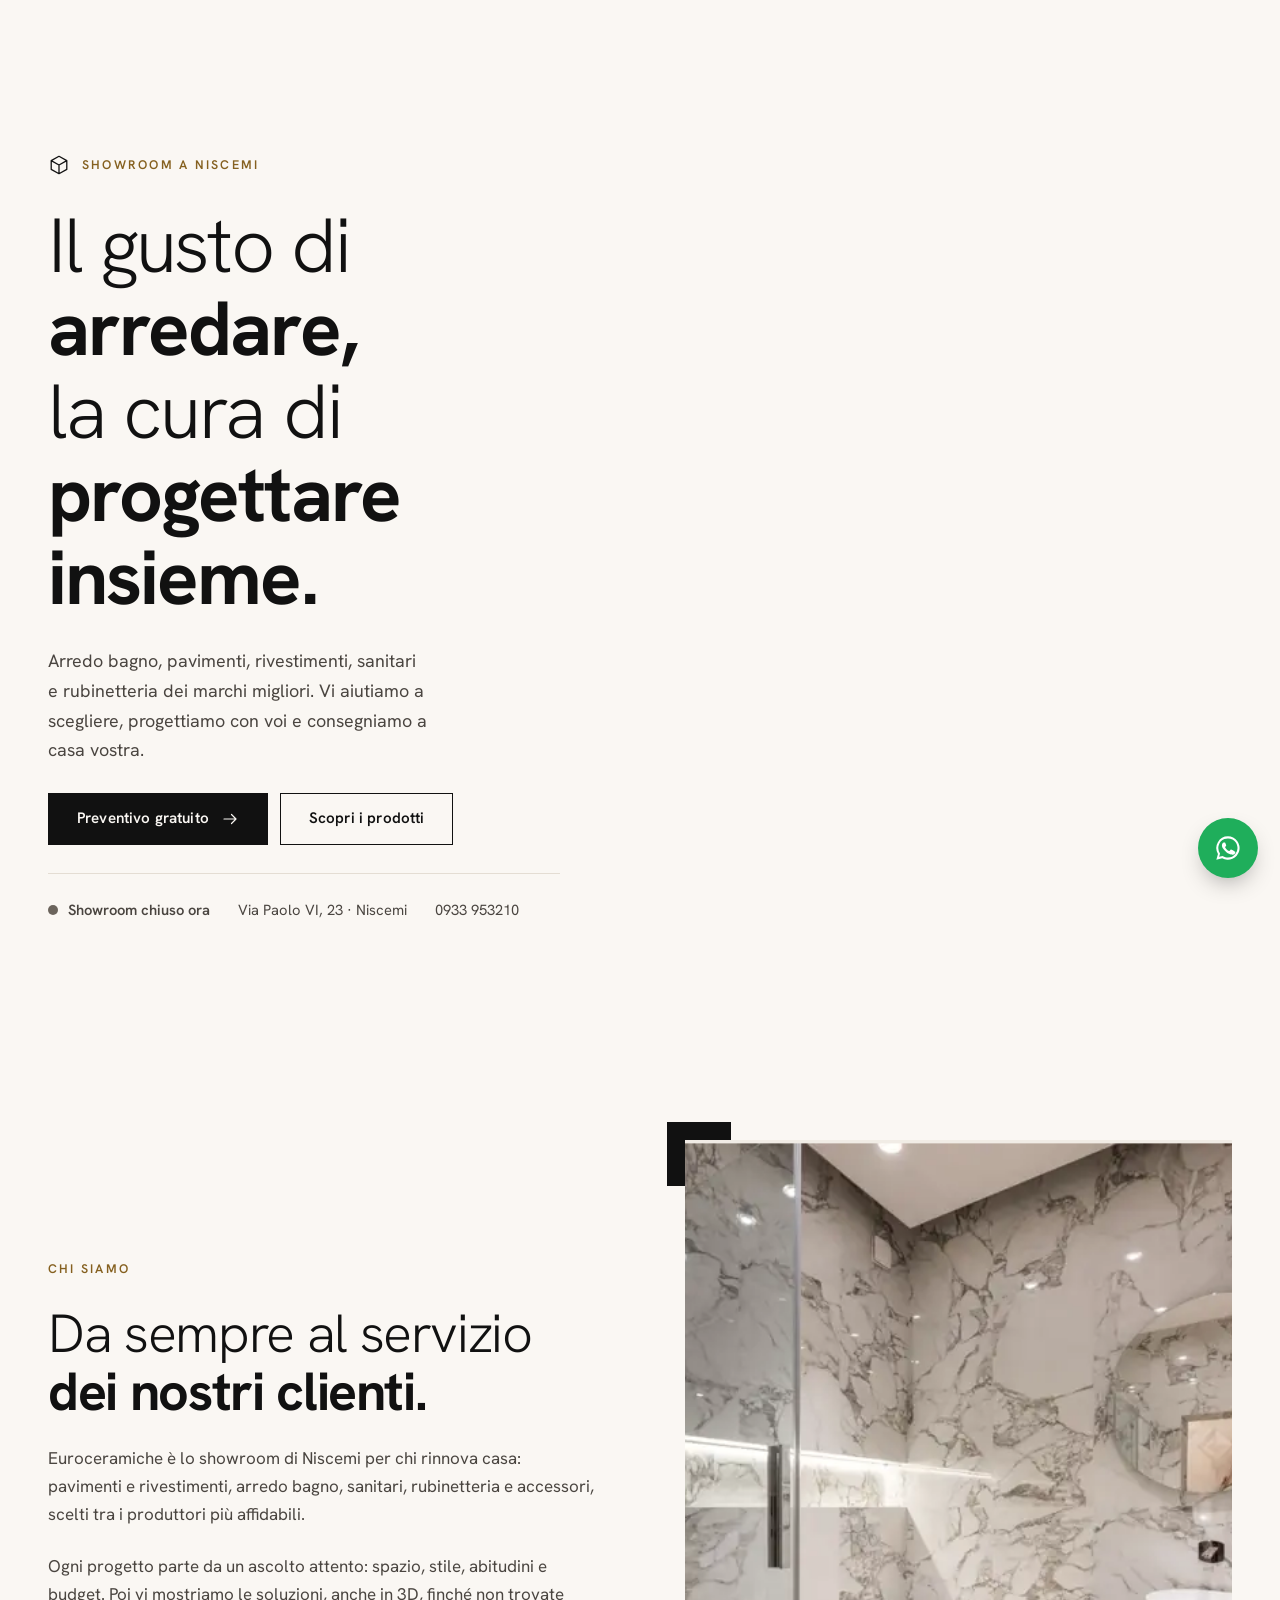
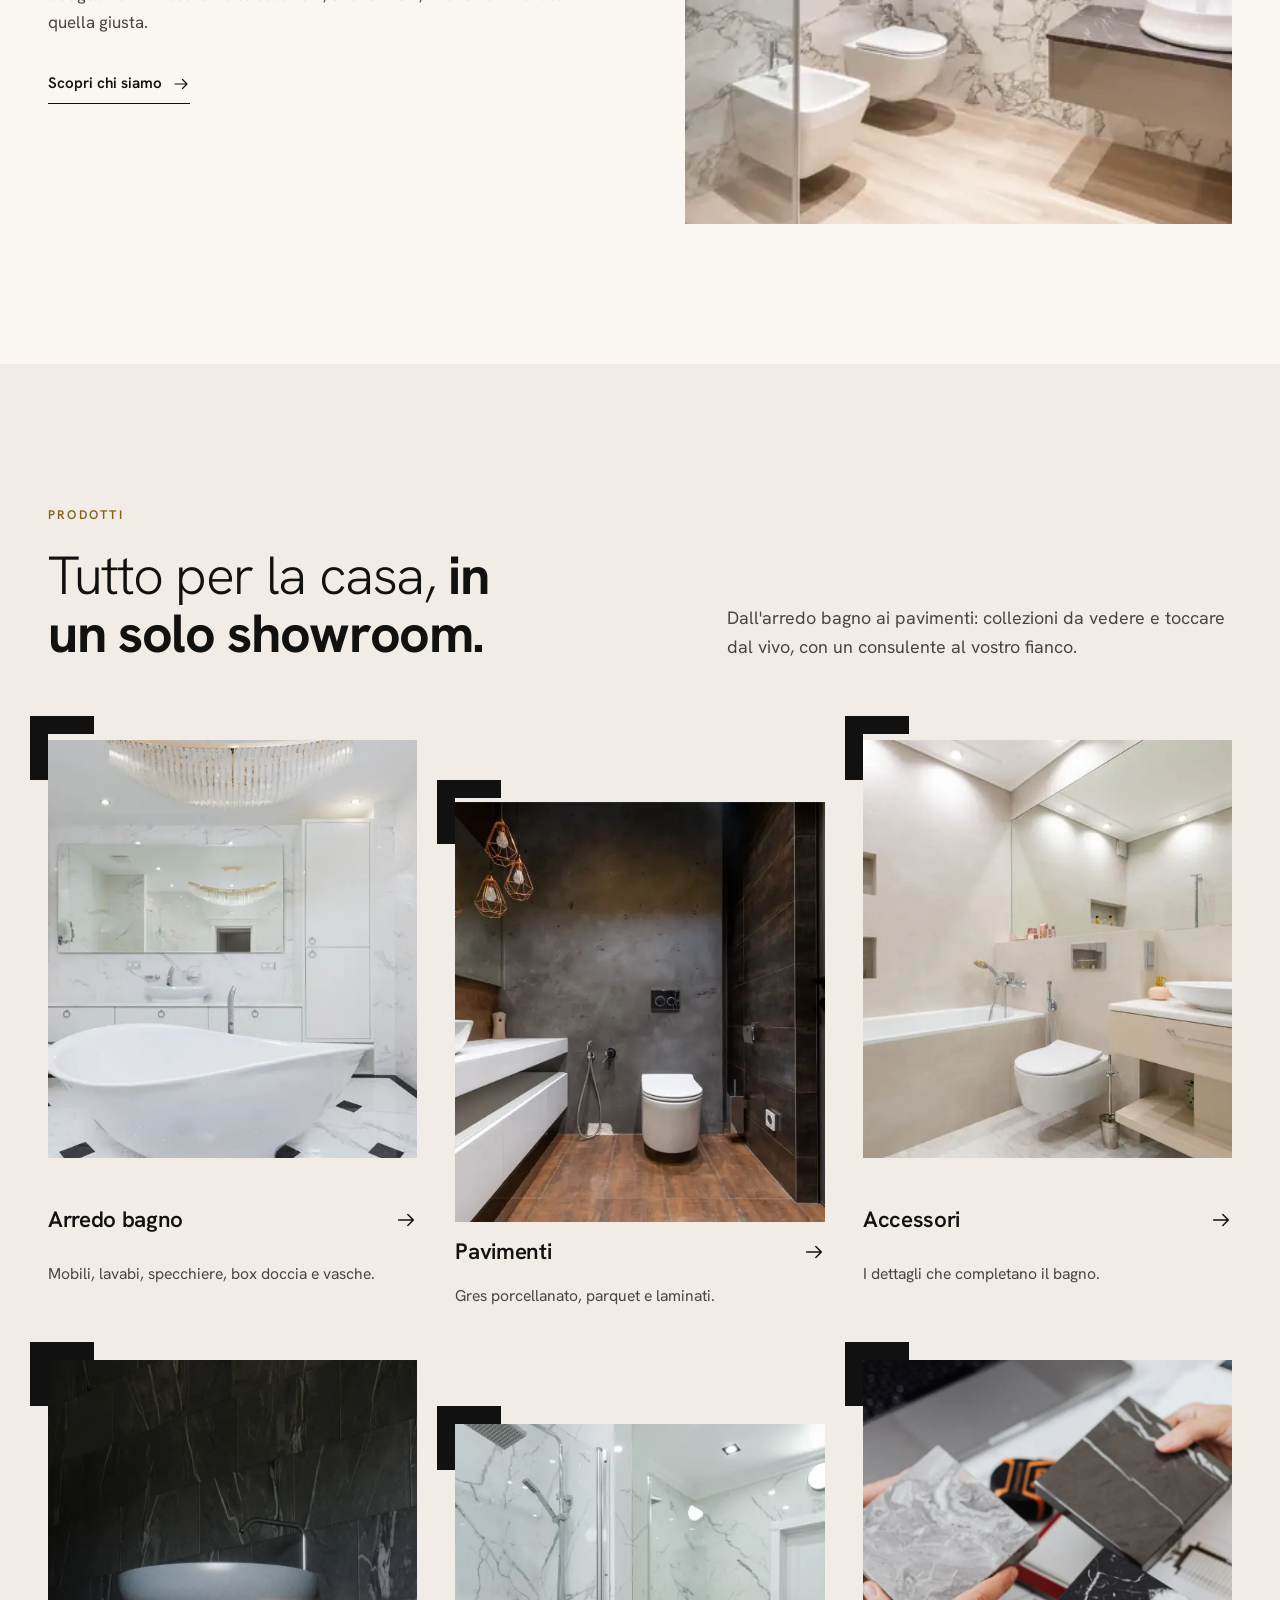
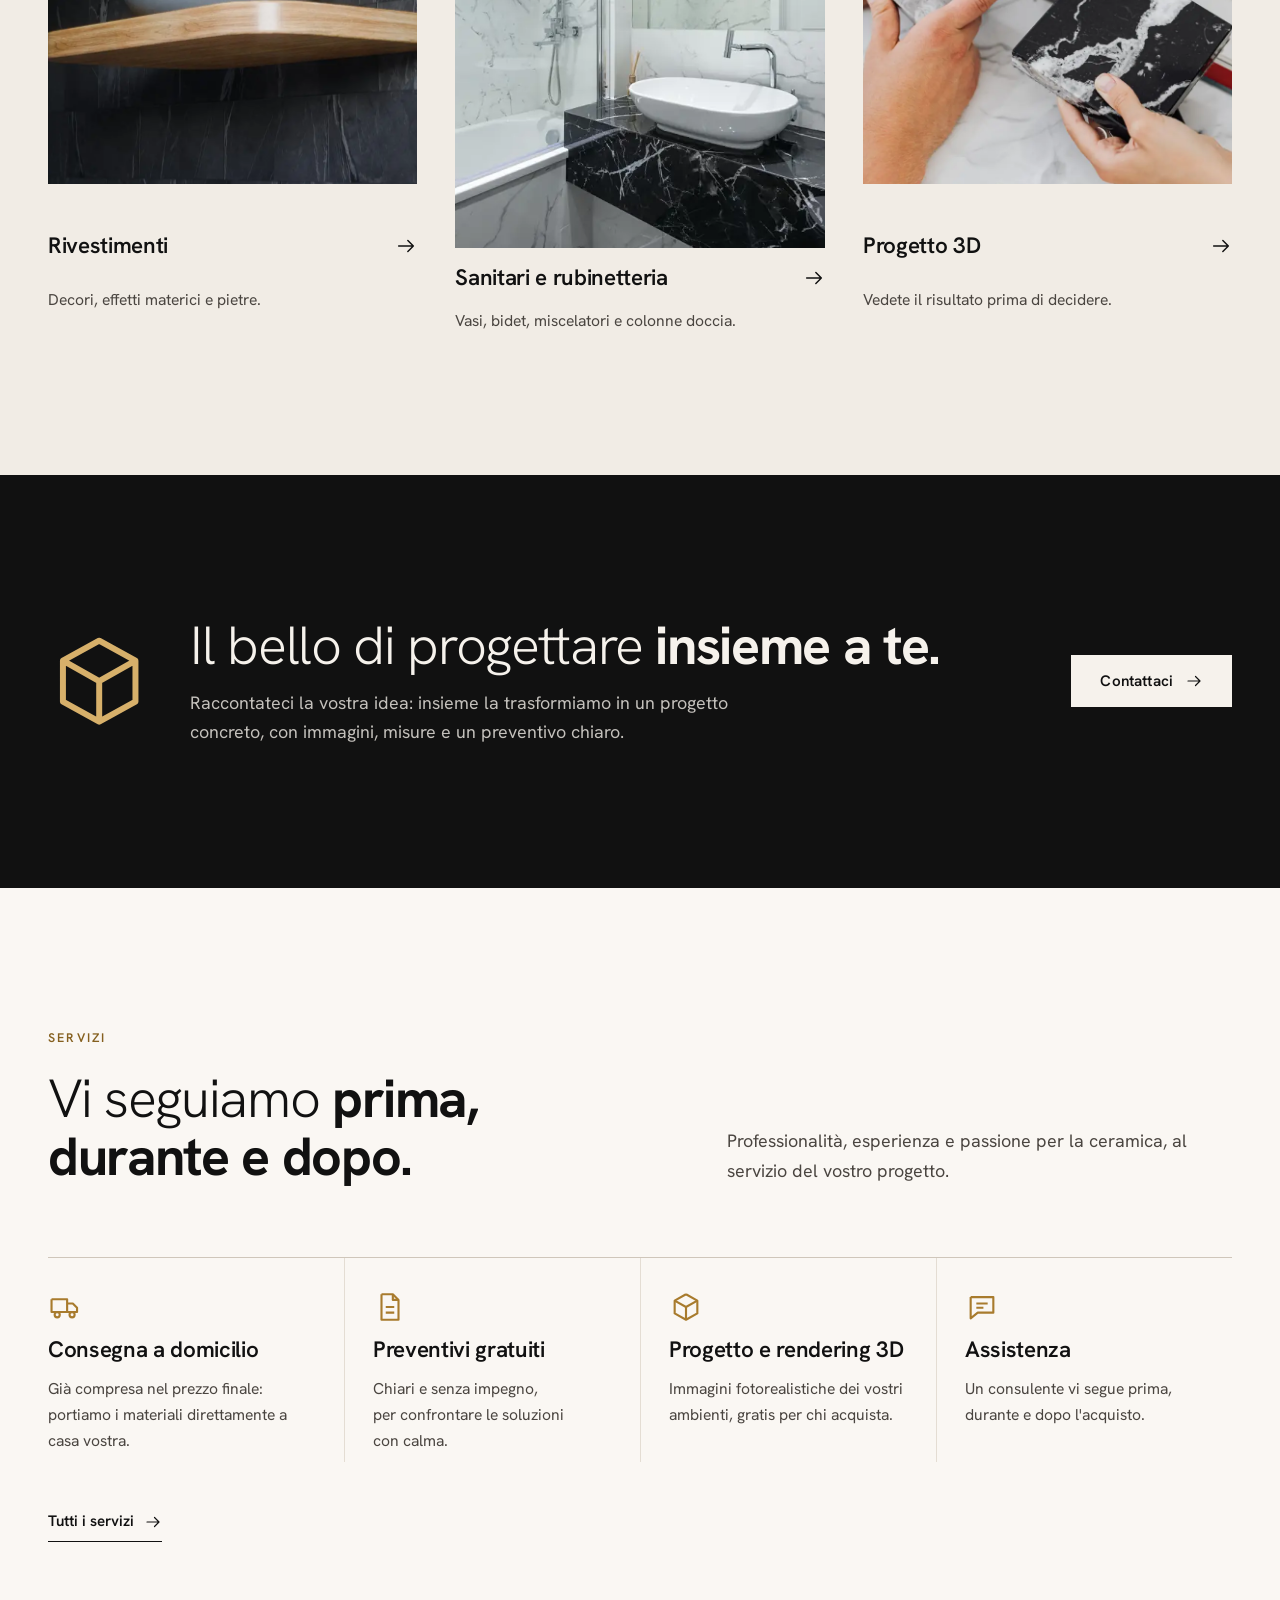
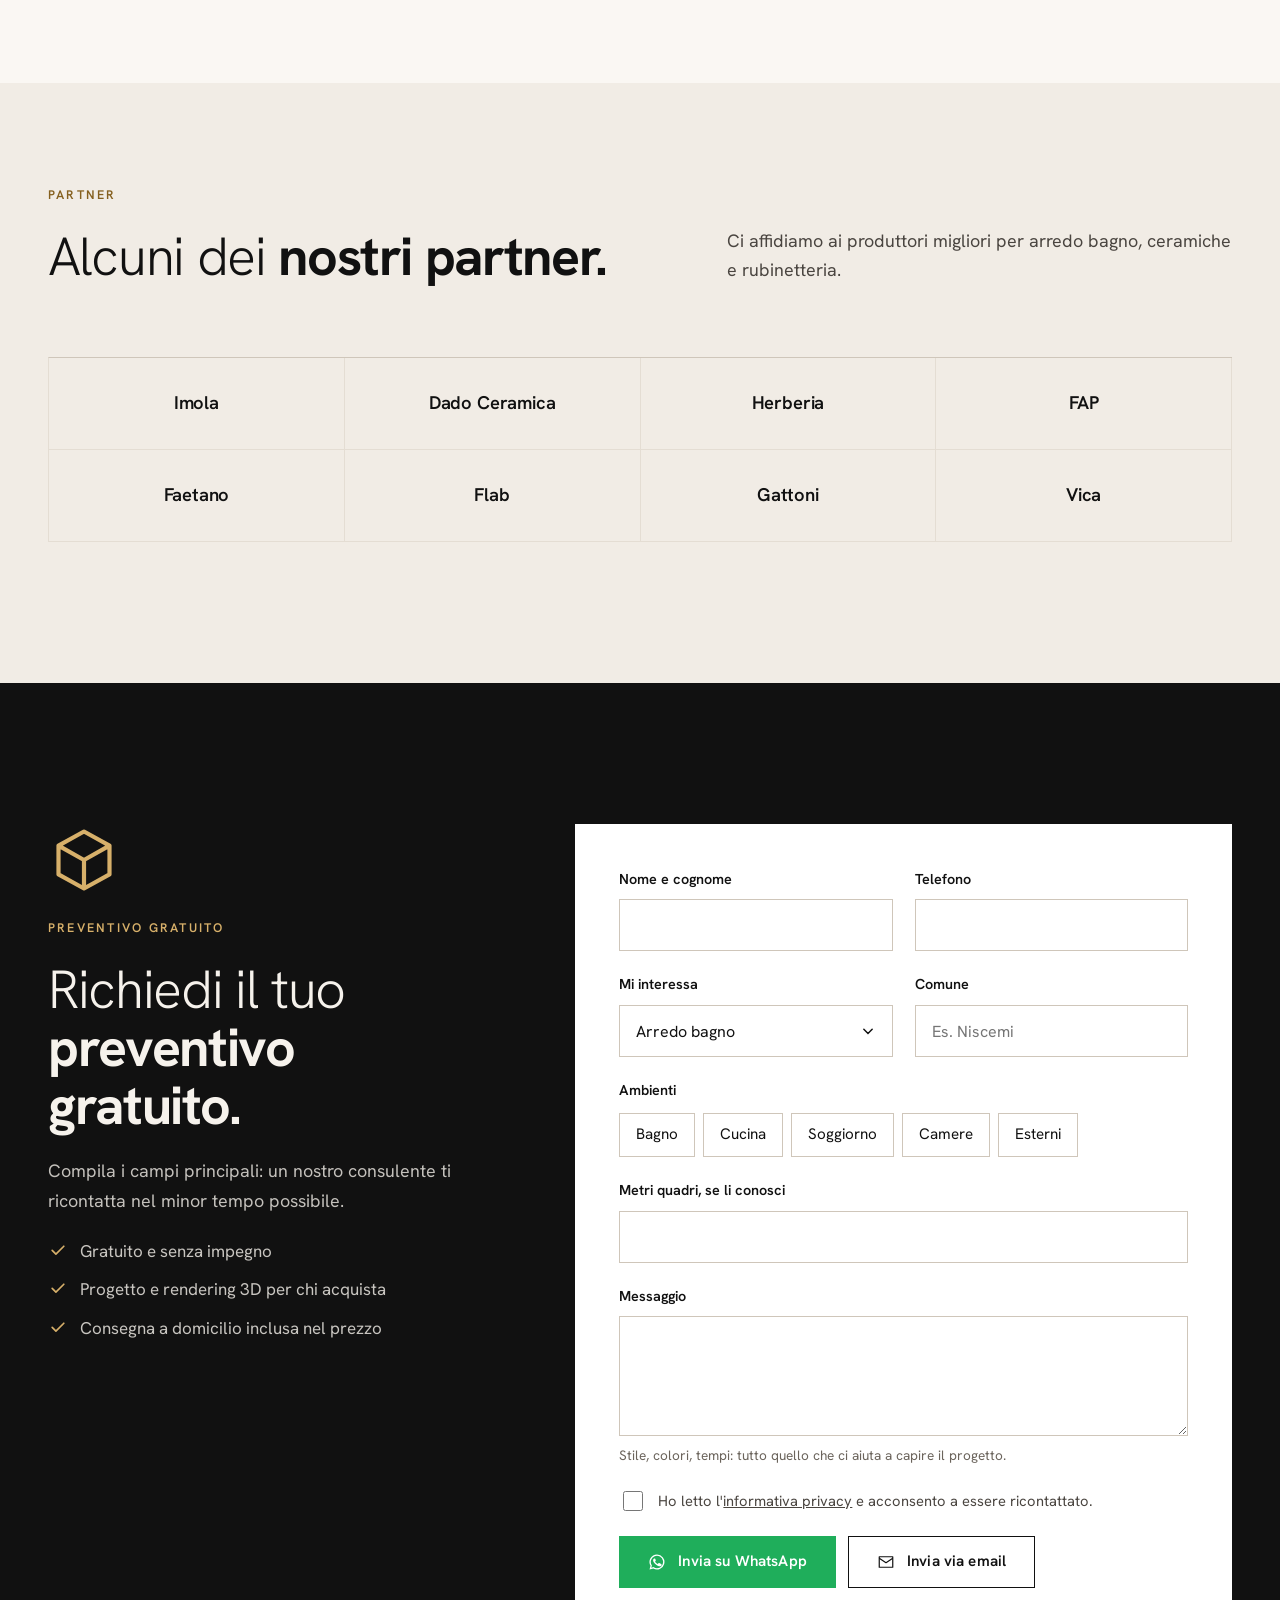
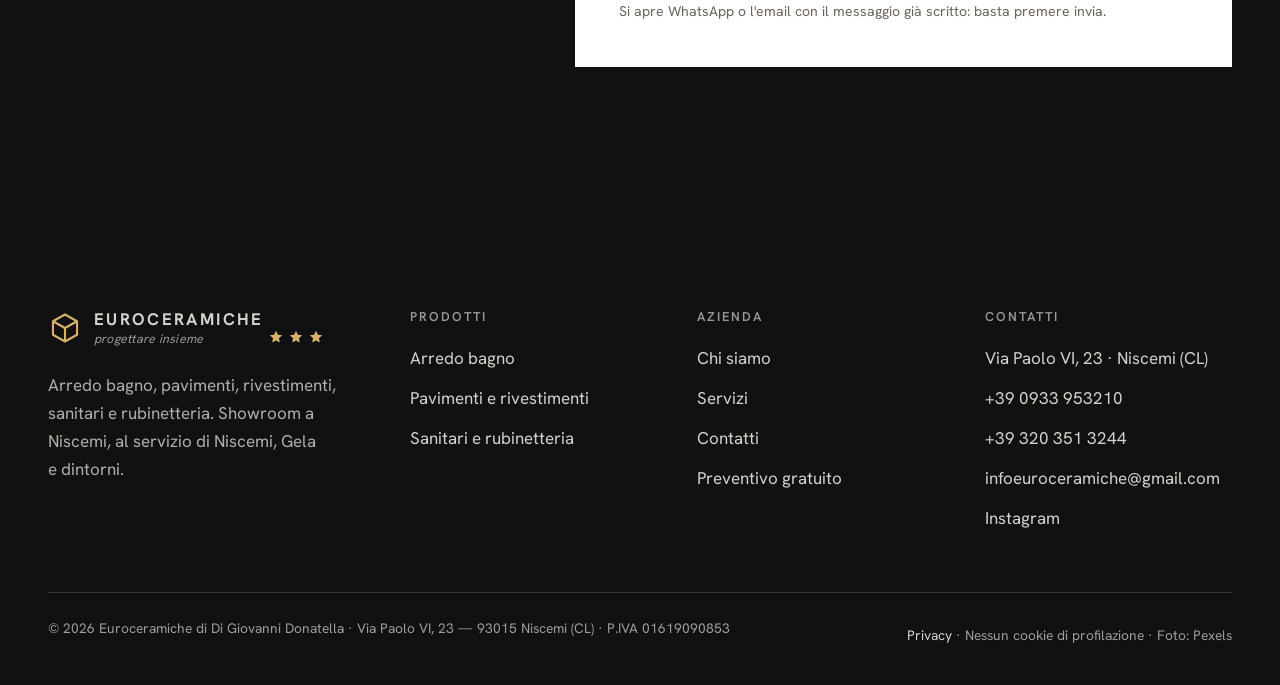
==== commit 81fe9a4d: "Intro all'ingresso: EUROCERAMICHE, progettiamo insieme, poi dissolvenza nel sito Mostrata una sola v" ====
--- a/index.html
+++ b/index.html
@@ -22,7 +22,8 @@
 </script>
 </head>
 <body>
-<script>document.documentElement.classList.add('js')</script>
+<script>(function(d){d.classList.add('js');try{if(sessionStorage.getItem('ec-splash')||matchMedia('(prefers-reduced-motion: reduce)').matches)d.classList.add('splash-done');else sessionStorage.setItem('ec-splash','1')}catch(e){}})(document.documentElement)</script>
+<div class="splash" aria-hidden="true"><div class="splash-in"><svg class="splash-cube" viewBox="0 0 24 24"><path d="M12 2.5l8.5 4.7v9.6L12 21.5l-8.5-4.7V7.2z M3.5 7.2L12 12l8.5-4.8 M12 12v9.5" fill="none" stroke="currentColor" stroke-width="1.1" stroke-linejoin="round"/></svg><p class="splash-name">EUROCERAMICHE</p><p class="splash-tag">progettiamo insieme</p></div></div>
 <a class="skip" href="#main">Vai al contenuto</a>
 <header class="header">
   <div class="wrap">
--- a/assets/css/site.css
+++ b/assets/css/site.css
@@ -315,6 +315,84 @@
 .toast.is-on { opacity: 1; transform: none; }
 @media (max-width: 760px) { .toast { bottom: calc(80px + env(safe-area-inset-bottom)); } }
 
+/* ==========================================================================
+   Effetti di ingresso e di scroll (skill: expo.out 400–700ms, titoli brevi
+   parola per parola, spostamenti piccoli, tutto visibile senza JS,
+   nessun effetto con prefers-reduced-motion)
+   ========================================================================== */
+:root { --ease-expo: cubic-bezier(.16, 1, .3, 1); }
+
+/* barra di avanzamento dorata */
+.progress { position: fixed; top: 0; left: 0; right: 0; height: 3px; z-index: 60; background: var(--gold); transform-origin: left; transform: scaleX(var(--sp, 0)); pointer-events: none; }
+
+/* apertura della pagina */
+.js .header { transform: translateY(-100%); transition: transform 700ms var(--ease-expo), border-color var(--t-base) var(--ease); }
+.js.is-loaded .header { transform: none; }
+.js .hero .slides, .js .page-hero-img { clip-path: inset(0 0 0 100%); transition: clip-path 1200ms var(--ease-expo) 150ms; }
+.js.is-loaded .hero .slides, .js.is-loaded .page-hero-img { clip-path: inset(0 0 0 0); }
+.js .hero .slide.is-active img { transform: scale(1.18); }
+.js.is-loaded .hero .slide.is-active img { transform: scale(1); transition: transform 2400ms var(--ease-expo); }
+.js .slides-ui { opacity: 0; transition: opacity 600ms var(--ease) 1100ms; }
+.js.is-loaded .slides-ui { opacity: 1; }
+
+/* titoli che salgono parola per parola */
+.words .w { display: inline-block; overflow: hidden; vertical-align: top; padding-bottom: .08em; margin-bottom: -.08em; }
+.words .w > span { display: inline-block; transform: translateY(105%); transition: transform 700ms var(--ease-expo); transition-delay: calc(var(--wi) * 55ms + var(--wd, 0ms)); }
+.words.is-in .w > span { transform: none; }
+
+/* foto che si svelano dal basso e si assestano */
+.js [data-clip] { clip-path: inset(100% 0 0 0); transition: clip-path 1000ms var(--ease-expo); }
+.js [data-clip].is-in { clip-path: inset(0 0 0 0); }
+.js [data-clip] img { transform: translateY(var(--py, 0px)) scale(1.18); transition: transform 1400ms var(--ease-expo); }
+.js [data-clip].is-in img { transform: translateY(var(--py, 0px)) scale(1.06); }
+@media (hover: hover) and (pointer: fine) { .js .cat:hover [data-clip].is-in img { transform: translateY(var(--py, 0px)) scale(1.1); } }
+
+/* quadrato nero del marchio che entra dietro la foto */
+.js .offset::before { transform: scale(0); transform-origin: top left; transition: transform 700ms var(--ease-expo) 350ms; }
+.js .offset.is-in::before { transform: scale(1); }
+
+/* icone dei servizi che si disegnano */
+.js .service svg * { stroke-dasharray: 80; stroke-dashoffset: 80; transition: stroke-dashoffset 1200ms var(--ease-expo); transition-delay: calc(var(--i, 0) * 120ms + 200ms); }
+.js .service.is-in svg * { stroke-dashoffset: 0; }
+
+/* cubo che ruota con lo scroll */
+.band svg.cube, .quote-aside svg.cube { transform: rotate(var(--rot, 0deg)); }
+
+/* griglia marchi: le celle compaiono a cascata */
+.js .brands li { opacity: 0; transform: translateY(10px); transition: opacity 500ms var(--ease-expo), transform 500ms var(--ease-expo), background-color var(--t-base) var(--ease), color var(--t-base) var(--ease); transition-delay: calc(var(--bi, 0) * 50ms); }
+.js .is-in .brands li, .js .brands.is-in li { opacity: 1; transform: none; }
+
+@media (prefers-reduced-motion: reduce) {
+  .js .header, .js .hero .slides, .js .page-hero-img, .js [data-clip], .js .offset::before, .js .brands li, .js .slides-ui { transform: none !important; clip-path: none !important; opacity: 1 !important; }
+  .js [data-clip] img, .js .hero .slide img { transform: none !important; }
+  .words .w > span { transform: none !important; }
+  .js .service svg * { stroke-dashoffset: 0 !important; }
+  .band svg.cube, .quote-aside svg.cube { transform: none !important; }
+  .progress { display: none; }
+}
+
+/* ==========================================================================
+   Intro all'ingresso (splash): cubo, EUROCERAMICHE, "progettiamo insieme", poi si dissolve.
+   Solo al primo ingresso della sessione; si dissolve via CSS anche se il JS si ferma.
+   ========================================================================== */
+.splash { display: none; }
+.js:not(.splash-done) .splash {
+  position: fixed; inset: 0; z-index: 200; display: grid; place-items: center; background: var(--bg); cursor: pointer;
+  animation: introOut 700ms var(--ease) 2000ms forwards;
+}
+.splash-in { display: grid; justify-items: center; gap: 14px; text-align: center; padding: 24px; animation: introGrow 700ms var(--ease) 2000ms forwards; }
+.splash-cube { width: clamp(56px, 9vw, 76px); height: auto; color: var(--ink); margin-bottom: 8px; }
+.splash-cube path { stroke-dasharray: 90; stroke-dashoffset: 90; animation: introDraw 1000ms var(--ease-expo, cubic-bezier(.16,1,.3,1)) 100ms forwards; }
+.splash-name { font-weight: 700; font-size: clamp(1.6rem, 5.4vw, 3rem); letter-spacing: .6em; margin-right: -.6em; opacity: 0; animation: introName 1100ms cubic-bezier(.16,1,.3,1) 450ms forwards; }
+.splash-tag { font-style: italic; font-size: clamp(1rem, 2.2vw, 1.25rem); color: var(--gold-ink); opacity: 0; transform: translateY(8px); animation: introTag 700ms cubic-bezier(.16,1,.3,1) 1050ms forwards; }
+@keyframes introDraw { to { stroke-dashoffset: 0; } }
+@keyframes introName { to { opacity: 1; letter-spacing: .22em; margin-right: -.22em; } }
+@keyframes introTag { to { opacity: 1; transform: none; } }
+@keyframes introGrow { to { transform: scale(1.05); } }
+@keyframes introOut { to { opacity: 0; visibility: hidden; } }
+.splash.is-skip { animation: introOut 350ms var(--ease) forwards !important; }
+@media (prefers-reduced-motion: reduce) { .splash { display: none !important; } }
+
 /* ---------- comparsa allo scroll: stagger standard (skill: 300–450ms) ---------- */
 .js [data-reveal] { opacity: 0; transform: translateY(16px); transition: opacity 450ms var(--ease), transform 450ms var(--ease); transition-delay: calc(var(--i, 0) * 60ms); }
 .js [data-reveal].is-in { opacity: 1; transform: none; }
